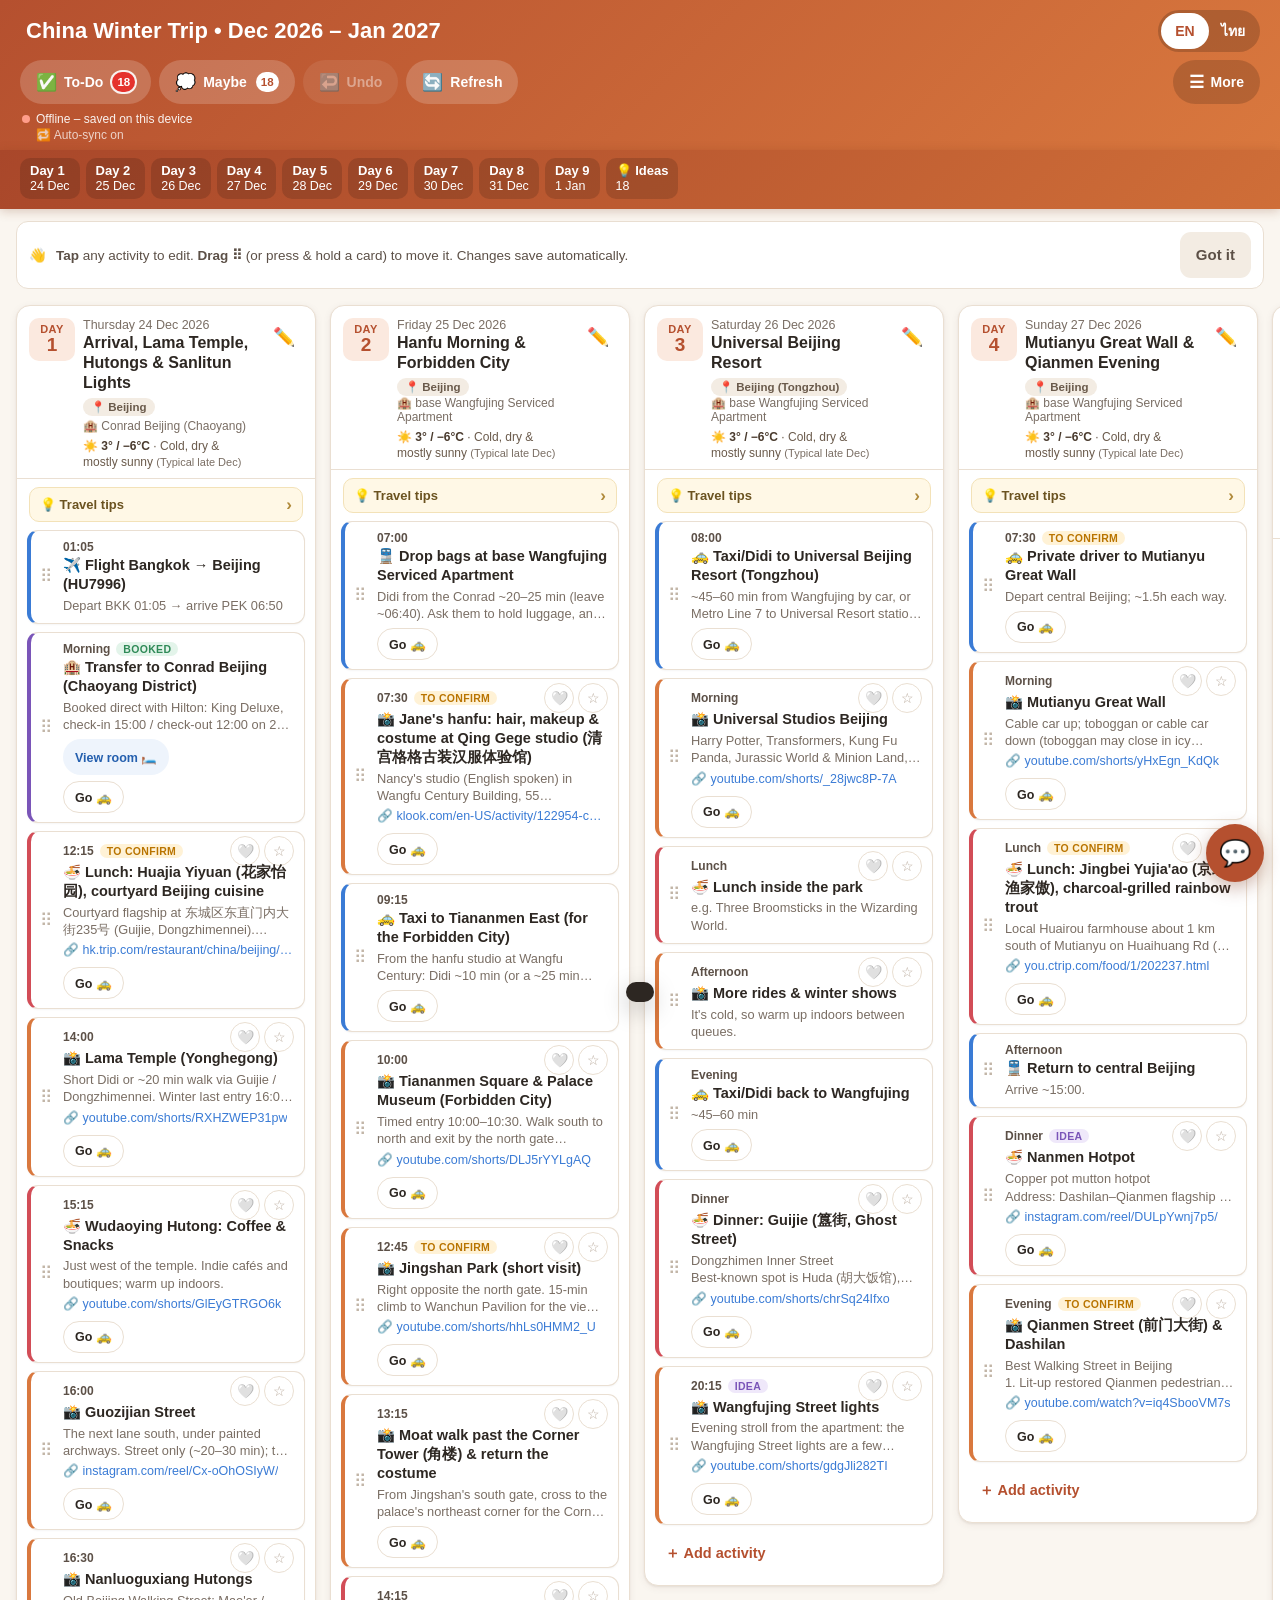
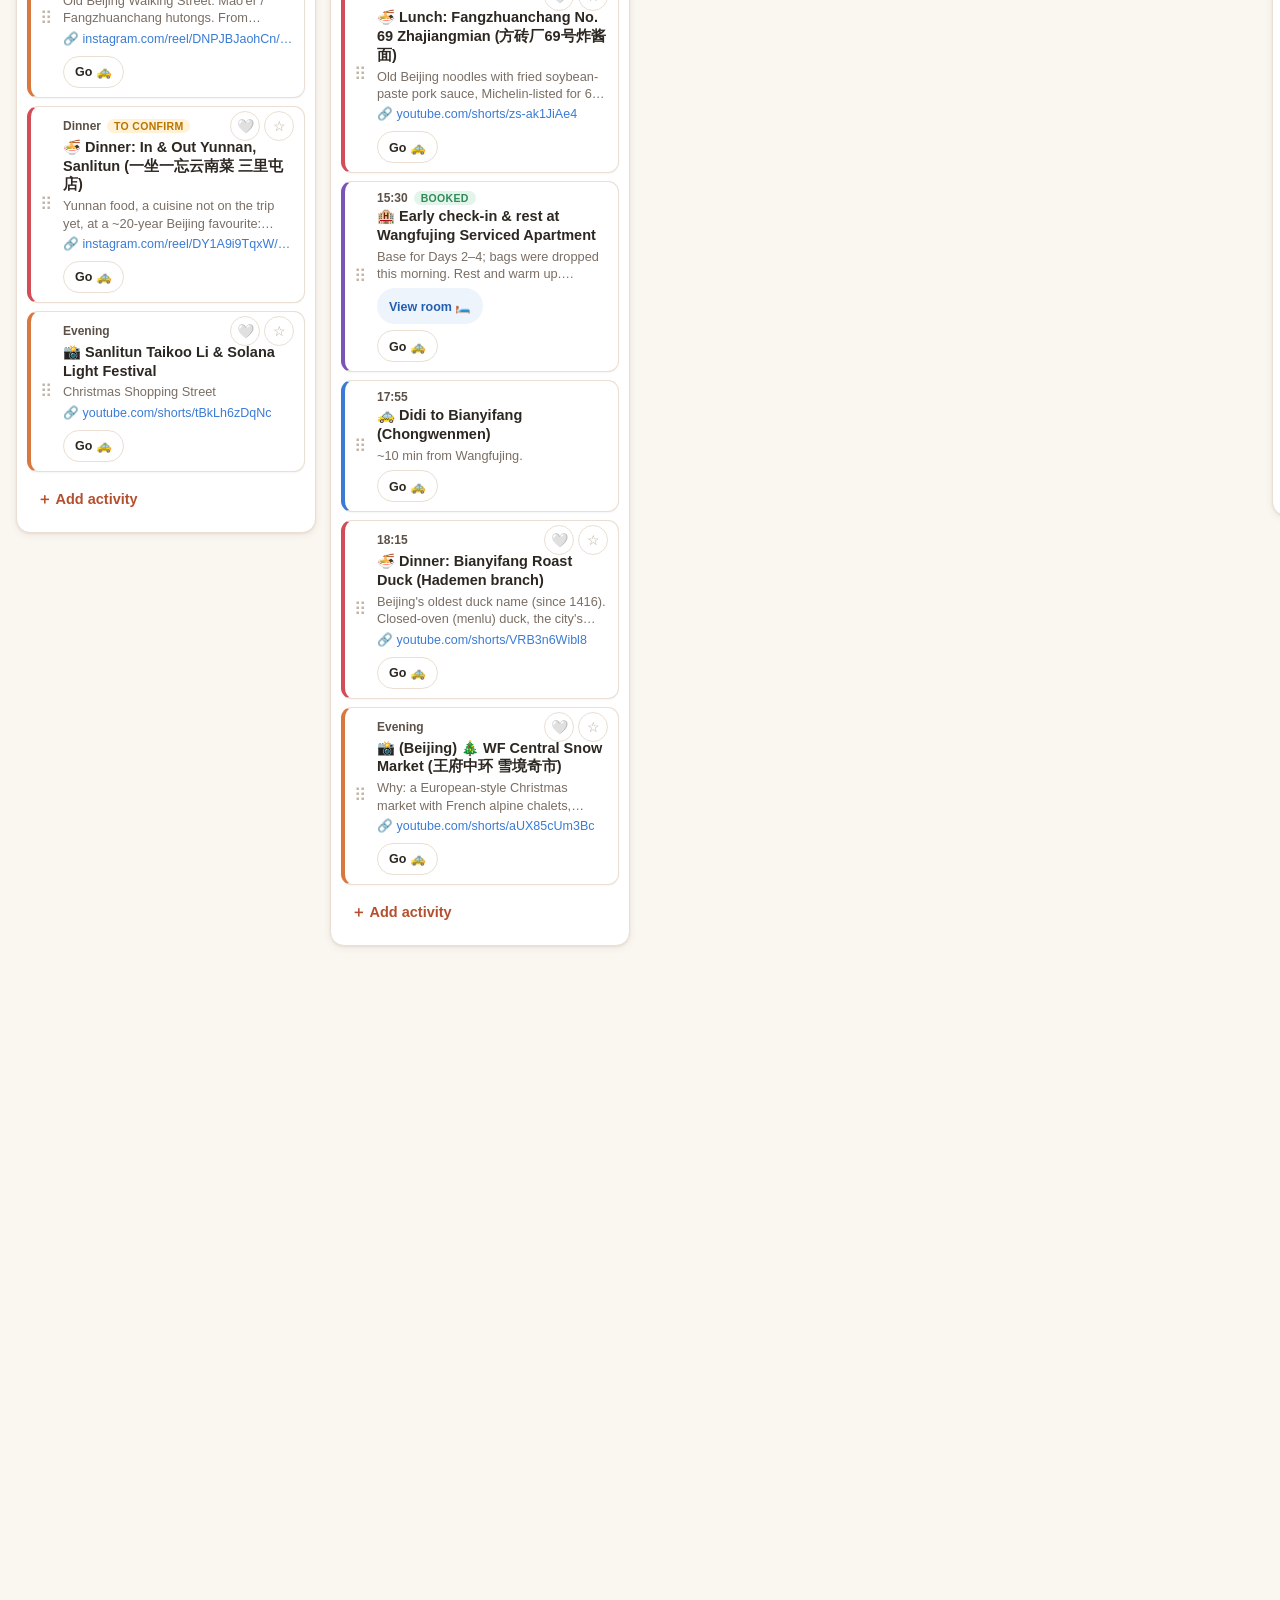
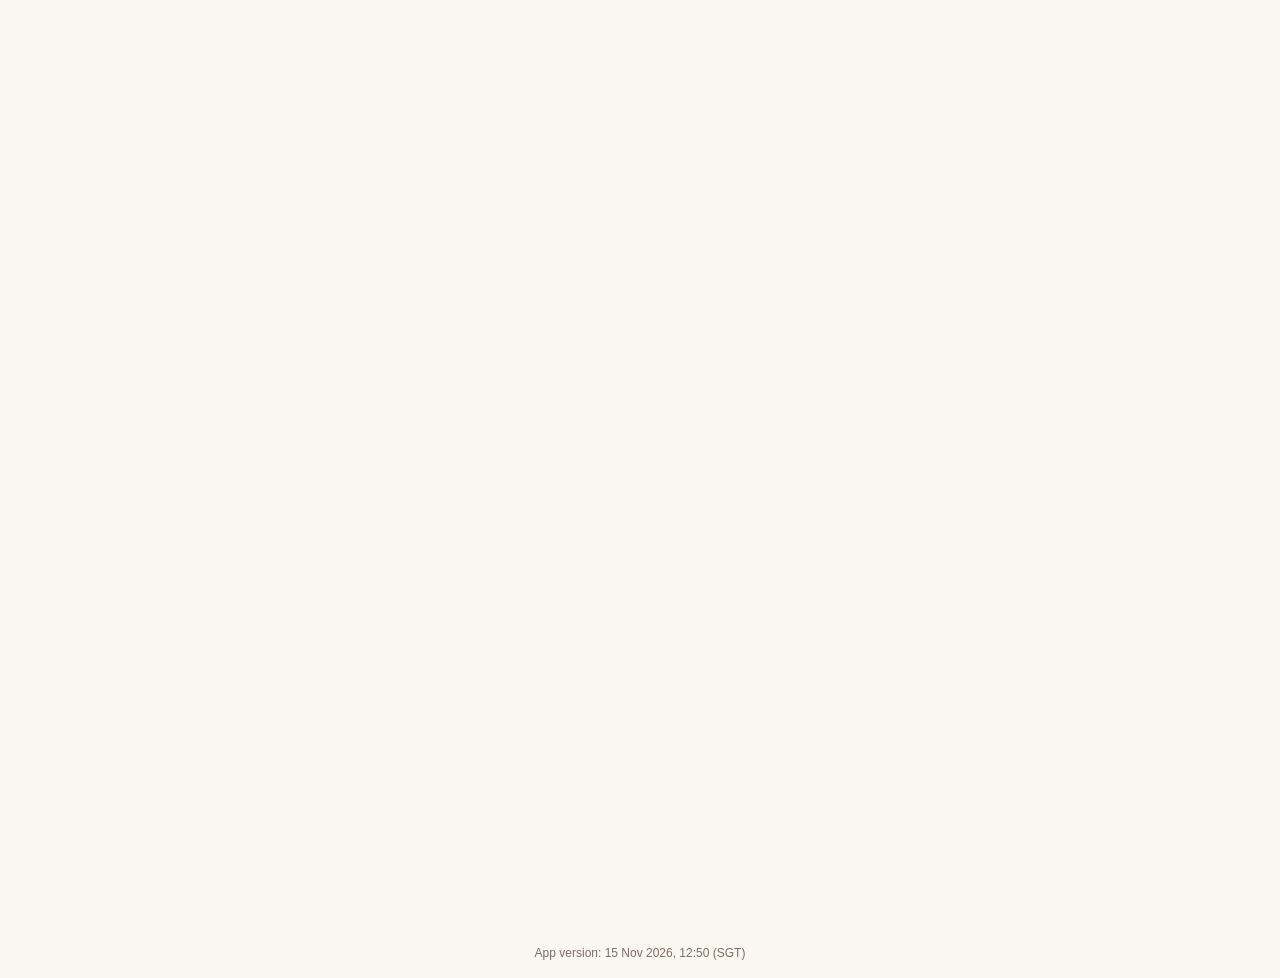
==== china-trip-planner.html @ 3eb88a17 "Planner: hanfu morning on Day 2, Temple of Heaven to Maybe, Nanshan ski idea, To-Do updates" ====
<!DOCTYPE html>
<html lang="en">
<head>
<meta charset="utf-8">
<meta name="viewport" content="width=device-width, initial-scale=1, viewport-fit=cover">
<meta name="theme-color" content="#b5502f">
<meta name="app-build" content="20261115125057">
<title>Our China Trip • Trip Planner</title>
<style>
:root{
  --bg:#faf6f0;--card:#fff;--ink:#2d2722;--muted:#7a6e64;--line:#eadfd2;
  --accent:#b5502f;--accent2:#e9a23b;--accent-soft:#fbe9df;
  --ok:#2f8a57;--ok-soft:#e3f4ea;--warn:#b97400;--warn-soft:#fff2d6;--idea:#7a55b8;--idea-soft:#efe8fa;
  --radius:14px;--shadow:0 1px 2px rgba(60,40,20,.08),0 2px 8px rgba(60,40,20,.06);
  font-family:Roboto,-apple-system,BlinkMacSystemFont,"Segoe UI","Helvetica Neue",Arial,"Sukhumvit Set","Thonburi","Noto Sans Thai","Leelawadee UI","Leelawadee","Tahoma","PingFang SC","Hiragino Sans GB","Microsoft YaHei","Noto Sans CJK SC","Noto Sans",sans-serif;
}
*{box-sizing:border-box}
html,body{margin:0;background:var(--bg);color:var(--ink);-webkit-text-size-adjust:100%}
body{min-height:100vh;padding-bottom:env(safe-area-inset-bottom)}
button,input,select,textarea{font:inherit;color:inherit}
button{cursor:pointer;-webkit-tap-highlight-color:transparent}
.sr{position:absolute;width:1px;height:1px;overflow:hidden;clip:rect(0 0 0 0);white-space:nowrap}

/* header */
header{background:linear-gradient(135deg,#b5502f,#d9783e);color:#fff;padding:calc(10px + env(safe-area-inset-top)) 14px 0}
.jump{position:sticky;top:0;z-index:20;background:linear-gradient(135deg,#a9472a,#cf6e38);padding:8px 14px 0;box-shadow:0 2px 10px rgba(120,50,20,.25)}
.titlerow{display:flex;align-items:center;gap:8px}
#title{flex:1;min-width:0;background:transparent;border:0;border-radius:8px;color:#fff;font-size:20px;font-weight:700;padding:6px 6px;
  text-overflow:ellipsis}
.lang{flex:none;display:flex;background:rgba(0,0,0,.18);border-radius:999px;padding:3px}
.lang button{border:0;background:transparent;color:#fff;font-weight:700;font-size:14px;border-radius:999px;padding:6px 12px;min-height:36px;min-width:48px}
.lang button[aria-pressed=true]{background:#fff;color:var(--accent)}
:lang(th) .ctitle,:lang(th) .dtitle{line-height:1.4}
#title:focus{background:rgba(255,255,255,.18);outline:none}
/* main bar: the everyday actions, one tap each; everything else lives in More */
.tools{display:grid;grid-template-columns:repeat(5,minmax(0,1fr));gap:6px;padding:8px 0 8px}
.tbtn{position:relative;display:flex;flex-direction:column;align-items:center;justify-content:center;gap:2px;border:0;border-radius:14px;background:rgba(255,255,255,.18);
  color:#fff;padding:6px 4px;font-size:12.5px;font-weight:600;min-height:56px;min-width:0;line-height:1.15;text-align:center}
.tbtn .ti{font-size:20px;line-height:1}
.tbtn .tl{display:block;max-width:100%;overflow:hidden;text-overflow:ellipsis;white-space:nowrap}
:lang(th) .tbtn .tl{font-size:12px}
.tbtn:hover{background:rgba(255,255,255,.28)}
.tbtn:active{transform:scale(.97)}
.tbtn:focus-visible,.mitem:focus-visible{outline:3px solid #fff;outline-offset:2px}
.tbtn:disabled{opacity:.45;cursor:default;transform:none}
.tbtn.more{background:rgba(0,0,0,.16)}
.tbtn .mbn{position:absolute;top:4px;right:6px;min-width:20px;height:20px;line-height:20px;padding:0 5px;border-radius:999px;background:#fff;color:var(--accent);font-size:11.5px;font-weight:700;margin:0}
.tbtn .tddot{display:none} /* in the bar the red badge says "due soon" */
.tbtn.hot .mbn{background:#e5322d;color:#fff;box-shadow:0 0 0 2px rgba(255,255,255,.9)}
@media (min-width:760px){
  .tools{display:flex;flex-wrap:wrap;gap:8px}
  .tbtn{flex-direction:row;gap:7px;border-radius:999px;padding:8px 16px;min-height:44px;font-size:14px}
  .tbtn .ti{font-size:17px}
  :lang(th) .tbtn .tl{font-size:14px}
  .tbtn .mbn{position:static;margin-left:2px}
  .tbtn.more{margin-left:auto}
}
/* More popup (grouped: share & chat / plan file / help & settings) */
.morewrap{position:fixed;inset:0;z-index:80;display:flex;align-items:flex-end;justify-content:center}
.morewrap[hidden]{display:none}
.moreback{position:absolute;inset:0;background:rgba(30,20,10,.45)}
.morebox{position:relative;width:100%;max-width:440px;max-height:calc(100% - 24px);overflow:auto;background:var(--card,#fff);color:var(--ink,#2b2118);border-radius:20px 20px 0 0;
  padding:14px 16px calc(16px + env(safe-area-inset-bottom));box-shadow:0 -6px 30px rgba(0,0,0,.25);animation:mup .18s ease-out}
@keyframes mup{from{transform:translateY(24px);opacity:.4}to{transform:none;opacity:1}}
@media (min-width:760px){.morewrap{align-items:center}.morebox{border-radius:20px;padding-bottom:16px}}
.morebox h2{display:flex;align-items:center;justify-content:space-between;margin:0 0 6px;font-size:18px}
.morebox .x{border:0;background:#f1e9e2;border-radius:50%;width:44px;height:44px;font-size:17px}
.mgrp{margin-top:10px}
.mgrp h3{margin:0 0 6px;font-size:12px;font-weight:700;letter-spacing:.04em;text-transform:uppercase;color:var(--muted,#8a7a6c)}
:lang(th) .mgrp h3{letter-spacing:0;text-transform:none;font-size:13px}
.mitem{display:flex;align-items:center;width:100%;min-height:48px;margin:0 0 6px;padding:10px 14px;border:1px solid var(--line,#eadfd5);border-radius:12px;background:#fff;
  font-size:15.5px;font-weight:500;text-align:left}
.mitem:hover{background:#fbf5f0}
.mitem.primary{background:var(--accent);border-color:var(--accent);color:#fff;font-weight:600}
.mitem.danger{color:#b3261e}
body:has(.morewrap:not([hidden])) #chatFab{display:none}
.wxnow{display:block;max-width:100%;margin:6px 0 0;padding:4px 11px;border-radius:999px;background:rgba(0,0,0,.16);font-size:13px;line-height:1.35;
  white-space:nowrap;overflow:hidden;text-overflow:ellipsis;width:fit-content}
.wxnow[hidden]{display:none}
.wxnow b{font-weight:700}
.wxnow .wxrest{opacity:.92}
.dwx{margin-top:4px;font-size:12px;color:#6a5a4b;line-height:1.35}
.dwx .wxl{display:block}
.dwx b{font-weight:700;color:#4a3b2e}
.dwx small{color:var(--muted);font-size:11px}
.sync{display:flex;flex-wrap:wrap;align-items:center;gap:2px 6px;font-size:12px;color:rgba(255,255,255,.92);padding:0 2px 8px;min-height:18px}
.sdot{width:8px;height:8px;border-radius:50%;background:#9be3b4;flex:none}
.sync[data-s=saving] .sdot,.sync[data-s=checking] .sdot{background:#ffd27a}
.sync[data-s=offline] .sdot{background:#ff9d8a}
#stime,#sauto{opacity:.8}
#sauto{flex-basis:100%;padding-left:14px}
#stime:not(:empty)::before{content:"· "}
.ver{margin-top:12px;font-size:12px;color:var(--muted)}
.foot{text-align:center;margin:0 0 18px;padding:0 14px}
.chips{display:flex;gap:6px;overflow-x:auto;padding:0 0 10px;scrollbar-width:none}
.chips::-webkit-scrollbar{display:none}
.chip{flex:none;border:0;border-radius:10px;background:rgba(0,0,0,.14);color:#fff;padding:5px 10px;font-size:12.5px;line-height:1.2;text-align:left}
.chip b{display:block;font-size:13px}
.chip:hover{background:rgba(0,0,0,.24)}

@media (max-width:480px){#title{font-size:17px}.lang button{min-width:42px;padding:6px 10px}}
/* board */
#board{display:flex;flex-direction:column;gap:14px;padding:14px;max-width:640px;margin:0 auto}
.day{background:var(--card);border-radius:var(--radius);box-shadow:var(--shadow);border:1px solid var(--line);display:flex;flex-direction:column;scroll-margin-top:70px}
.day.ideas{background:#fffdf8;border:2px dashed #e6cfa9}
.dhead{padding:12px 12px 8px;border-bottom:1px solid var(--line);display:flex;gap:8px;align-items:flex-start;cursor:pointer;border-radius:var(--radius) var(--radius) 0 0}
.dhead:hover{background:#fdf9f4}
.dnum{flex:none;width:46px;border-radius:10px;background:var(--accent-soft);color:var(--accent);text-align:center;padding:5px 0;line-height:1.1}
.dnum small{display:block;font-size:11px;font-weight:600;text-transform:uppercase;letter-spacing:.04em}
.dnum b{font-size:19px}
.ideas .dnum{background:#fff1d6;color:#a26a00;font-size:22px;padding:8px 0}
.dinfo{flex:1;min-width:0}
.dinfo .date{font-size:12.5px;color:var(--muted);font-weight:500}
.dinfo .dtitle{font-size:16px;font-weight:700;margin:1px 0 4px;line-height:1.25}
.city{display:inline-block;font-size:11.5px;font-weight:600;background:#f3ece3;color:#6a5a4b;border-radius:999px;padding:2px 8px;margin-right:4px}
.stay{display:inline-block;font-size:12px;color:var(--muted)}
.ibtn{flex:none;border:0;background:transparent;border-radius:10px;width:38px;height:38px;font-size:18px;color:var(--muted);display:inline-flex;align-items:center;justify-content:center}
.ibtn:hover{background:#f3ece3;color:var(--ink)}
.tips{display:flex;align-items:center;gap:6px;width:calc(100% - 24px);margin:8px 12px 0;background:#fff8e6;border:1px solid #f3e2b8;border-radius:10px;font:inherit;font-size:13px;font-weight:600;color:#6b5320;padding:8px 10px;text-align:left;cursor:pointer;-webkit-appearance:none;appearance:none}
.tips:hover,.tips:focus-visible{background:#fff1cf}
.tipsgo{margin-left:auto;font-size:17px;line-height:1;color:#b08a3a}
.tipsprint{display:none}
/* travel tips pop-up: centred card on every screen */
.backdrop:has(.sheet.tipsheet){align-items:center;padding:16px;padding-top:max(16px,env(safe-area-inset-top));padding-bottom:max(16px,env(safe-area-inset-bottom))}
.sheet.tipsheet{display:flex;flex-direction:column;max-width:560px;max-height:min(80vh,720px);max-height:min(80dvh,720px);border-radius:22px;padding:16px 18px 16px;box-shadow:0 10px 40px rgba(40,25,15,.25);overflow:hidden;animation:pop .18s ease-out}
@keyframes pop{from{transform:scale(.96);opacity:.4}}
.tiph{align-items:flex-start;margin-bottom:10px}
.tipsub{font-size:12.5px;color:var(--muted);margin-top:3px}
.tipsbody{flex:1;min-height:0;overflow-y:auto;-webkit-overflow-scrolling:touch;overscroll-behavior:contain;background:#fff8e6;border:1px solid #f3e2b8;border-radius:14px;padding:12px 14px;font-size:14.5px;line-height:1.55;color:#4d3c18;white-space:pre-wrap;word-break:break-word}
.tipsbody:focus{outline:none}
.tipsfoot{margin-top:12px}
.tipsfoot .btn{width:100%}
body:has(.sheet.tipsheet) #chatFab{display:none}
/* ✅ To-Do */
#bTodo{position:relative}
.tddot{position:absolute;top:3px;left:6px;width:9px;height:9px;border-radius:50%;background:#e5322d;box-shadow:0 0 0 2px #fff}
.sheet.tdsheet{max-width:600px}
.tdsub{margin:0 0 8px}
.tdfrow{margin-bottom:10px}
.tdfrow .tdflbl{display:block;margin-bottom:5px}
.tdflbl{font-size:12px;font-weight:700;color:var(--muted)}
.tdlegend{display:flex;gap:5px;flex-wrap:wrap}
.tdchip{display:inline-flex;align-items:center;gap:4px;min-height:32px;padding:4px 9px;border-radius:999px;border:1.5px solid transparent;font:inherit;font-size:12.5px;font-weight:700;cursor:pointer;-webkit-tap-highlight-color:transparent}
.tdchip .tdcn{min-width:18px;padding:0 5px;border-radius:999px;background:rgba(255,255,255,.75);font-size:11px;text-align:center}
.tdchip.all{background:#f3ece4;color:#5c5047;border-color:#e2d6c9}
.tdchip.r-h{background:#fde7e4;color:#b42318;border-color:#f6c4bd}.tdchip.r-m{background:#fff1d6;color:#9a6200;border-color:#f3d79a}.tdchip.r-l{background:#e3f4e8;color:#23703f;border-color:#b9e0c5}
.tdchip[aria-pressed=true]{color:#fff;box-shadow:0 1px 4px rgba(0,0,0,.18)}
.tdchip[aria-pressed=true] .tdcn{background:rgba(255,255,255,.28)}
.tdchip.all[aria-pressed=true]{background:#5c5047;border-color:#5c5047}
.tdchip.r-h[aria-pressed=true]{background:#d93a2b;border-color:#d93a2b}.tdchip.r-m[aria-pressed=true]{background:#e3a21a;border-color:#e3a21a}.tdchip.r-l[aria-pressed=true]{background:#3a9a5b;border-color:#3a9a5b}
.tdchip[aria-pressed=true]::before{content:"✓";font-size:11px}
.tdnone{list-style:none;text-align:center;color:var(--muted);font-size:13.5px;padding:18px 8px}
.tdlist{list-style:none;margin:0;padding:0 2px 2px;flex:1;min-height:0;overflow-y:auto;-webkit-overflow-scrolling:touch;overscroll-behavior:contain;display:grid;gap:10px;align-content:start}
.tdi{display:flex;gap:10px;align-items:flex-start;border:1px solid var(--line);border-left:5px solid #ccc;border-radius:14px;padding:10px 12px;background:#fff}
.tdi.r-h{border-left-color:#d93a2b}.tdi.r-m{border-left-color:#e3a21a}.tdi.r-l{border-left-color:#3a9a5b}
.tdi.done{opacity:.62;border-left-color:#bdb3a8}
.tdi.walk{border-left-color:#c9bfb4;background:#fcfaf7}
.tdbox{flex:none;width:28px;height:28px;margin-top:1px;border-radius:8px;border:2px solid #cdbfb0;background:#fff;color:#fff;font-size:16px;font-weight:800;line-height:1;display:flex;align-items:center;justify-content:center;cursor:pointer;-webkit-appearance:none;appearance:none;padding:0}
.tdbox[aria-checked=true]{background:var(--ok);border-color:var(--ok)}
.tdbox:disabled{cursor:default}
.tdbox.walkic{border:0;background:none;font-size:18px;cursor:default}
.tdmain{flex:1;min-width:0}
.tdtop{display:flex;gap:8px;align-items:flex-start}
.tdt{flex:1;text-align:left;border:0;background:none;padding:0;font:inherit;font-size:14.5px;font-weight:700;line-height:1.3;color:var(--ink);cursor:pointer}
.tdi.done .tdt{text-decoration:line-through;text-decoration-color:#a99}
.tdrisk{flex:none;font-size:11px;font-weight:700;border-radius:999px;padding:3px 8px;white-space:nowrap}
.tdrisk.r-h{background:#fde7e4;color:#b42318}.tdrisk.r-m{background:#fff1d6;color:#9a6200}.tdrisk.r-l{background:#e3f4e8;color:#23703f}
.tdmeta{display:flex;gap:6px;flex-wrap:wrap;align-items:center;margin-top:6px}
.tdwhere{border:0;background:#f6efe8;border-radius:999px;padding:3px 9px;font:inherit;font-size:12px;font-weight:600;color:#6b5a4c;cursor:pointer}
.tdst{font-size:12px;font-weight:700;border-radius:999px;padding:3px 9px}
.st-opens{background:#e8f0fb;color:#2f5f8f}.st-due{background:#fff1d6;color:#9a6200}.st-today,.st-overdue{background:#d93a2b;color:#fff}.st-done{background:#e3f4e8;color:#23703f}
.tdby{font-size:12px;color:var(--muted)}
.tddates{display:flex;gap:4px 12px;flex-wrap:wrap;font-size:12.5px;color:#5c5047;margin-top:6px}
.tdhow{font-size:13px;line-height:1.45;color:#4a3f36;margin-top:6px}
.tdif{font-size:12.5px;line-height:1.4;color:#8a2c1f;margin-top:4px}
.tdconf{font-size:11.5px;color:var(--muted);margin-top:4px;font-style:italic}
.tdi.done .tdhow,.tdi.done .tdif,.tdi.done .tddates,.tdi.done .tdconf{display:none}
.tdsec{list-style:none;font-size:12.5px;font-weight:700;color:var(--muted);padding:6px 2px 0;text-transform:uppercase;letter-spacing:.04em}
.list{list-style:none;margin:0;padding:8px 10px 4px;min-height:56px;display:flex;flex-direction:column;gap:8px}
.list:empty::before{content:attr(data-empty);display:block;text-align:center;color:#b8aa9b;font-size:13px;padding:14px;border:2px dashed var(--line);border-radius:10px}
.addbtn{margin:2px 10px 10px;border:0;border-radius:10px;background:transparent;color:var(--accent);font-weight:600;padding:10px;text-align:left;min-height:44px;font-size:14.5px}
.addbtn:hover{background:var(--accent-soft)}
.addday{border:2px dashed #e3cdb8;background:transparent;border-radius:var(--radius);color:var(--accent);font-weight:700;padding:18px;font-size:15px;min-height:60px}
.addday:hover{background:var(--accent-soft)}

/* cards */
.card{position:relative;display:flex;align-items:stretch;background:#fff;border:1px solid var(--line);border-left:4px solid var(--c,#ccc);
  border-radius:11px;box-shadow:0 1px 2px rgba(0,0,0,.04);user-select:none;-webkit-user-select:none;-webkit-touch-callout:none;touch-action:manipulation}
.card:hover{border-color:#dccbb8;border-left-color:var(--c)}
.card[data-cat=sightseeing]{--c:#d9783e}.card[data-cat=food]{--c:#d24d57}.card[data-cat=travel]{--c:#3a7bd5}
.card[data-cat=hotel]{--c:#7a55b8}.card[data-cat=shopping]{--c:#2fa08a}.card[data-cat=other]{--c:#9a8f84}
.handle{flex:none;width:30px;border:0;background:transparent;color:#c2b5a7;font-size:17px;cursor:grab;touch-action:none;display:flex;align-items:center;justify-content:center;border-radius:8px 0 0 8px;padding:0}
.handle:hover,.handle:focus-visible{color:var(--accent);background:#fbf3ec}
.cbody{flex:1;min-width:0;padding:9px 10px 9px 2px;cursor:pointer}
.ctop{display:flex;align-items:center;gap:6px;flex-wrap:wrap;font-size:12px;color:var(--muted);margin-bottom:2px}
.ctime{font-weight:600;color:#5c5047}
.ctitle{font-size:14.5px;font-weight:600;line-height:1.3;word-wrap:break-word}
.cemo{margin-right:4px}
.cnotes{font-size:12.8px;color:var(--muted);line-height:1.35;margin-top:3px;display:-webkit-box;-webkit-line-clamp:2;-webkit-box-orient:vertical;overflow:hidden;white-space:pre-line}
.clink{display:inline-block;margin-top:4px;font-size:12.5px;color:#3a7bd5;text-decoration:none;font-weight:500;max-width:100%;overflow:hidden;text-overflow:ellipsis;white-space:nowrap}
.clink.room{display:inline-flex;align-items:center;min-height:36px;margin-top:6px;padding:6px 12px;border-radius:999px;background:#eef4fc;color:#245fae;font-weight:600}
.pill{display:inline-block;font-size:10.5px;font-weight:700;border-radius:999px;padding:1px 7px;text-transform:uppercase;letter-spacing:.03em}
.pill.booked{background:var(--ok-soft);color:var(--ok)}
.pill.confirm{background:var(--warn-soft);color:var(--warn)}
.pill.idea{background:var(--idea-soft);color:var(--idea)}
.card.dragging-src{opacity:.35;border-style:dashed}
.ghost{position:fixed;z-index:1000;pointer-events:none;box-shadow:0 12px 30px rgba(60,30,10,.28);transform:rotate(2deg) scale(1.02);opacity:.96;margin:0}
body.dragging{cursor:grabbing;user-select:none;-webkit-user-select:none}
body.dragging .card,body.dragging .cbody{cursor:grabbing}
.list.over{background:#fff6ee;border-radius:10px}
.card.lifting{transform:scale(1.02);box-shadow:0 6px 18px rgba(0,0,0,.15);transition:transform .15s}

/* desktop columns */
@media (min-width:900px){
  #board{flex-direction:row;align-items:flex-start;max-width:none;overflow-x:auto;padding:16px 16px 28px;min-height:calc(100vh - 140px);scroll-snap-type:x proximity}
  .day,.addday{flex:none;width:300px;scroll-snap-align:start;scroll-margin-left:16px}
  .day{max-height:none}
  .addday{height:120px}
  header,.jump{padding-left:20px;padding-right:20px}
  #title{font-size:22px}
}

/* sheet / modal */
.backdrop{position:fixed;inset:0;z-index:50;background:rgba(40,25,15,.42);display:flex;align-items:flex-end;justify-content:center;animation:fade .15s}
.sheet{background:#fff;width:100%;max-width:520px;max-height:92vh;overflow:auto;border-radius:18px 18px 0 0;padding:16px 16px calc(16px + env(safe-area-inset-bottom));animation:up .2s ease-out}
@media (min-width:600px){.backdrop{align-items:center}.sheet{border-radius:18px}}
@keyframes up{from{transform:translateY(30px);opacity:.4}}@keyframes fade{from{opacity:0}}
.sheet h2{margin:0 0 12px;font-size:18px;display:flex;align-items:center;justify-content:space-between}
.field{display:block;margin-bottom:12px}
.field>span{display:block;font-size:12.5px;font-weight:600;color:var(--muted);margin-bottom:5px}
.field input,.field textarea,.field select{width:100%;border:1.5px solid var(--line);border-radius:10px;padding:10px 11px;font-size:16px;background:#fff}
.field textarea{min-height:90px;resize:vertical;line-height:1.4}
.field input:focus,.field textarea:focus,.field select:focus{outline:none;border-color:var(--accent);box-shadow:0 0 0 3px var(--accent-soft)}
.row2{display:grid;grid-template-columns:1fr 1fr;gap:10px}
.seg{display:flex;flex-wrap:wrap;gap:6px}
.seg button{border:1.5px solid var(--line);background:#fff;border-radius:999px;padding:8px 12px;font-size:14px;min-height:40px}
.seg button[aria-pressed=true]{border-color:var(--accent);background:var(--accent-soft);color:var(--accent);font-weight:600}
.actions{display:flex;gap:8px;margin-top:16px;flex-wrap:wrap}
.btn{border:0;border-radius:11px;padding:11px 16px;font-weight:600;font-size:15px;min-height:46px;background:#f3ece3}
.btn.primary{background:var(--accent);color:#fff;flex:1}
.btn.danger{background:#fdeaea;color:#b3261e}
.btn:hover{filter:brightness(.97)}
.movebar{display:flex;gap:6px;align-items:center;flex-wrap:wrap;background:#faf6f0;border-radius:12px;padding:8px}
.movebar select{flex:1;min-width:140px;border:1.5px solid var(--line);border-radius:9px;padding:8px;font-size:15px;background:#fff}
.movebar .btn{min-height:40px;padding:8px 12px}
.hint{font-size:13px;color:var(--muted);line-height:1.45;margin:0 0 10px}
/* tap-to-navigate */
.cnav{display:flex;gap:6px;flex-wrap:wrap;margin-top:6px}
.nbtn{display:inline-flex;align-items:center;gap:3px;border:1px solid var(--line);background:#fff;color:var(--ink);border-radius:999px;padding:4px 11px;min-height:32px;font:inherit;font-size:12.5px;font-weight:600;text-decoration:none;cursor:pointer;white-space:nowrap}
.nbtn:hover,.nbtn:focus-visible{background:var(--accent-soft);border-color:#e3cdb8;color:var(--accent)}
a.btn{display:inline-flex;align-items:center;justify-content:center;text-decoration:none;color:var(--ink)}
.zhsec{margin:4px 0 2px}
.zhsec summary{cursor:pointer;font-size:12.5px;font-weight:600;color:var(--muted);padding:8px 0;min-height:32px}
/* show-the-driver pop-up */
body:has(.sheet .driver) #chatFab{display:none}
.sheet.drv{padding:8px 18px calc(18px + env(safe-area-inset-bottom));border-radius:22px 22px 0 0;box-shadow:0 -10px 40px rgba(40,25,15,.22);overscroll-behavior:contain}
@media (min-width:600px){.sheet.drv{border-radius:22px;padding-bottom:20px}}
.dgrab{width:40px;height:5px;border-radius:3px;background:#e2d6c8;margin:0 auto 10px}
.dhd{display:flex;align-items:center;justify-content:space-between;gap:10px;margin-bottom:14px}
.dhd h2{margin:0;font-size:17px;font-weight:700;color:var(--ink)}
.driver{position:relative;text-align:center;background:linear-gradient(180deg,#fffaf3,#fff);border:1px solid var(--line);border-radius:18px;padding:18px 16px 16px;box-shadow:0 1px 2px rgba(60,40,20,.06),0 8px 24px rgba(60,40,20,.08)}
.dask{display:inline-block;font-size:14px;font-weight:600;letter-spacing:.12em;color:var(--accent);background:var(--accent-soft);border-radius:999px;padding:5px 14px 5px 16px;margin-bottom:14px}
.dzh{text-wrap:balance;font-size:clamp(32px,10vw,46px);font-weight:800;line-height:1.18;letter-spacing:.02em;color:var(--ink);word-break:break-word;-webkit-user-select:text;user-select:text}
.dzh.dkw{font-size:clamp(22px,7vw,30px);font-weight:700;letter-spacing:0}
.daddr{text-wrap:balance;font-size:clamp(19px,5.6vw,24px);font-weight:600;line-height:1.5;color:#3d342d;margin-top:12px;word-break:break-word;-webkit-user-select:text;user-select:text}
.den{font-size:12.5px;line-height:1.4;color:var(--muted);margin-top:12px}
.dnote{font-size:13px;line-height:1.45;color:var(--muted);margin:12px 2px 0}
.ddiv{height:1px;background:var(--line);margin:16px 0 14px}
.dcopy{display:grid;grid-template-columns:1fr 1fr;gap:10px;margin-bottom:10px}
.dcopy .dbtn:only-child{grid-column:1/-1}
.dbtn{display:flex;align-items:center;justify-content:center;gap:6px;width:100%;min-height:52px;padding:10px 12px;border-radius:14px;border:1.5px solid var(--line);background:#fff;color:var(--ink);font:inherit;font-size:15px;font-weight:600;line-height:1.2;text-align:center;text-decoration:none;box-sizing:border-box;cursor:pointer;transition:background .15s,border-color .15s,color .15s,transform .08s}
.dbtn:active{transform:scale(.98)}
.dbtn{-webkit-appearance:none;appearance:none;box-sizing:border-box}
.dcopy .dbtn.dcp{background:#faf6f1;border-color:#e6d8c8;color:var(--ink);text-align:center;line-height:1.2}
.dcopy .dbtn.dcp.done{background:var(--ok-soft);border-color:var(--ok);color:var(--ok)}
.dbtn .dic{flex:none;display:block;color:var(--accent)}
.dcopy .dbtn.dcp:hover{background:#f6eee4}
.dcopy .dbtn:hover{background:#fbf6f0}
.dbtn.done{background:var(--ok-soft);border-color:var(--ok);color:var(--ok)}
.dbtn.damap{background:var(--accent);border-color:var(--accent);color:#fff;box-shadow:0 4px 12px rgba(181,80,47,.28)}
.dbtn.damap:hover{filter:brightness(1.05)}
.dtip{font-size:12.5px;line-height:1.45;color:var(--muted);text-align:center;margin:12px 4px 0}
@media print{.cnav,.cpick .pk,.changes{display:none!important}}
/* co-planning: picks */
.cpick{display:inline-flex;align-items:center;gap:5px;flex-wrap:wrap;vertical-align:top}
.ctop .cpick{margin-left:auto;flex:none;gap:4px}
.ctop .pk{width:30px;height:30px;margin:-5px 0;font-size:14px}
.cpbs{margin-top:6px}
.cbody .cnav:has(+ .cpbs){display:inline-flex;margin-right:4px;vertical-align:middle}
.cnav + .cpbs{display:inline-flex;vertical-align:middle}
body:has(.sheet.mbsheet) #chatFab{display:none}
.pk{width:32px;height:32px;border-radius:50%;border:1px solid var(--line);background:#fff;font-size:15px;line-height:1;display:inline-flex;align-items:center;justify-content:center;cursor:pointer;padding:0;color:#b9aa9c}
.pk:hover,.pk:focus-visible{border-color:#e3cdb8;background:var(--accent-soft)}
.pk.on{background:#fff4e8;border-color:#f0c9a0;color:inherit}
.pbs{display:inline-flex;gap:4px;flex-wrap:wrap}
.pb{display:inline-flex;align-items:center;gap:2px;font-size:11.5px;font-weight:600;padding:3px 8px;border-radius:999px;background:#f6efe8;color:#6b5a4c;white-space:nowrap}
.pb.pb-her{background:#fdeef3;color:#a43d64}
.pb.pb-keith{background:#eaf2fb;color:#2f5f8f}
.card.must{box-shadow:0 0 0 1.5px #f2c14e inset,0 1px 2px rgba(0,0,0,.04)}
.card.hl{animation:hl 2.4s ease-out}
@keyframes hl{0%,30%{box-shadow:0 0 0 3px #f2a33a,0 6px 18px rgba(242,163,58,.35);background:#fff6e6}100%{box-shadow:none;background:#fff}}
/* co-planning: what changed */
.changes{max-width:640px;margin:12px auto 0;padding:0 14px}
@media (min-width:900px){.changes{max-width:none;margin:12px 16px 0;padding:0}}
.chg{background:linear-gradient(180deg,#fffaf3,#fff);border:1px solid #f0d9bf;border-radius:14px;padding:10px 12px 8px;box-shadow:0 2px 8px rgba(181,80,47,.07)}
.chgh{display:flex;align-items:center;gap:8px;font-size:14px}
.chgh b{flex:1}
.chgx{min-height:32px;padding:4px 12px;font-size:13px}
.chg ul{list-style:none;margin:6px 0 0;padding:0}
.chgl{display:flex;align-items:center;gap:8px;width:100%;text-align:left;border:0;background:none;font:inherit;font-size:13.5px;color:var(--ink);padding:7px 2px;border-top:1px solid #f4e6d6;cursor:pointer;line-height:1.35}
.chg li:first-child .chgl{border-top:0}
.chgl:hover,.chgl:focus-visible{color:var(--accent)}
.chgd{flex:none;width:7px;height:7px;border-radius:50%;background:var(--accent)}
.chga{margin-left:auto;color:var(--muted);font-size:17px;padding-left:6px}
.chgmore{font-size:12.5px;color:var(--muted);padding:4px 2px 2px 17px}
/* co-planning: Maybe list */
.mbcount{display:inline-block;min-width:22px;padding:1px 7px;border-radius:999px;background:var(--accent-soft);color:var(--accent);font-size:13px;text-align:center;vertical-align:middle}
.mbform{background:#faf6f1;border:1px solid var(--line);border-radius:14px;padding:12px 12px 4px;margin-bottom:14px}
.mbform .field{margin-bottom:10px}
.mbform textarea{min-height:56px}
.mbform .seg button{flex:1}
.mbaddb{width:100%;margin-bottom:8px;min-height:44px}
.mbs{list-style:none;margin:0;padding:0;display:grid;gap:10px}
.mbi{border:1px solid var(--line);border-left:4px solid #e0b25a;border-radius:12px;padding:10px 12px;background:#fff}
.mbi.open{border-color:#f0c9a0;box-shadow:0 2px 10px rgba(181,80,47,.08)}
.mbt{font-weight:600;font-size:15px;line-height:1.3}
.mbt .cemo{margin-right:6px}
.mbnote{font-size:13px;color:#5c5047;margin-top:4px;white-space:pre-wrap;line-height:1.4;display:-webkit-box;-webkit-line-clamp:3;-webkit-box-orient:vertical;overflow:hidden}
.mbrow{display:flex;align-items:center;gap:6px;flex-wrap:wrap}
.mbrow .cnav,.mbrow .cpick{margin-top:8px}
.mbact{margin-top:8px}
.mbday{flex:1;min-height:38px}
.mbdel{min-height:38px;padding:0 12px}
.mbpick{margin-top:10px;padding-top:10px;border-top:1px dashed var(--line)}
.mbpick .btn{width:100%;min-height:42px}
.mbempty{color:var(--muted);font-size:14px;text-align:center;padding:16px 8px;border:1px dashed var(--line);border-radius:12px;list-style:none}
.tomaybe{width:100%;margin-bottom:10px}
.x{border:0;background:#f3ece3;border-radius:50%;width:34px;height:34px;font-size:16px}

/* toast */
#toast{position:fixed;left:50%;bottom:calc(18px + env(safe-area-inset-bottom));transform:translateX(-50%) translateY(120px);z-index:80;
  background:#2d2722;color:#fff;border-radius:12px;padding:10px 12px 10px 16px;display:flex;align-items:center;gap:12px;font-size:14px;
  box-shadow:0 8px 24px rgba(0,0,0,.25);transition:transform .25s;max-width:calc(100vw - 24px)}
#toast.show{transform:translateX(-50%) translateY(0)}
#toast button{border:0;background:#e9a23b;color:#2d2722;font-weight:700;border-radius:8px;padding:7px 12px}
.firsthelp{max-width:640px;margin:12px auto 0;padding:0 14px}
.firsthelp div{background:#fff;border:1px solid var(--line);border-radius:12px;padding:10px 12px;font-size:13.5px;color:#5c5047;display:flex;gap:10px;align-items:center}
.firsthelp button{margin-left:auto}
@media (min-width:900px){.firsthelp{max-width:none;margin:12px 16px 0;padding:0}}

/* print */
@media print{#chatFab,#chatPanel{display:none!important}
  @page{margin:12mm}
  header{position:static;background:none;color:#000;box-shadow:none;padding:0}
  #title{color:#000;font-size:22px;padding:0}
  .tools,.morewrap,.sync,.wxnow,.jump,.chips,.handle,.ibtn,.addbtn,.addday,#toast,.firsthelp,.backdrop{display:none!important}
  body{background:#fff}
  #board{display:block;padding:0;max-width:none;overflow:visible}
  .day{box-shadow:none;margin:0 0 10px;border:1px solid #ccc;width:auto}
  .dhead,.tipsprint{break-after:avoid;page-break-after:avoid}
  .tips{display:none!important}
  .tipsprint{display:block;margin:8px 12px 0;padding:8px 10px;background:#fff8e6;border-radius:10px;font-size:13px;color:#6b5320;white-space:pre-wrap;line-height:1.4}
  .day.ideas.empty{display:none}
  .card{break-inside:avoid;box-shadow:none}
  .cnotes{-webkit-line-clamp:unset;display:block}
  .clink::after{content:" (" attr(href) ")";color:#555;white-space:normal}
  .clink{white-space:normal}
}
/* chat bubble */
#chatFab{position:fixed;right:16px;bottom:calc(18px + env(safe-area-inset-bottom));z-index:70;width:58px;height:58px;border-radius:50%;border:0;background:var(--accent);color:#fff;font-size:26px;box-shadow:0 6px 18px rgba(120,50,20,.35);cursor:pointer;display:flex;align-items:center;justify-content:center;transition:transform .2s}
#chatFab.on{transform:scale(.9)}
#toast.show~#chatFab{bottom:calc(84px + env(safe-area-inset-bottom))}
#chatFab .cdot{position:absolute;top:6px;right:6px;width:14px;height:14px;border-radius:50%;background:#e23a3a;border:2px solid #fff}
#chatPanel{position:fixed;z-index:75;right:16px;bottom:calc(88px + env(safe-area-inset-bottom));width:min(380px,calc(100vw - 32px));height:min(560px,calc(100dvh - 140px));background:var(--card);border:1px solid var(--line);border-radius:18px;box-shadow:0 14px 40px rgba(60,30,10,.28);display:flex;flex-direction:column;overflow:hidden}
#chatPanel[hidden]{display:none}
@media (max-width:520px){#chatPanel{left:8px;right:8px;width:auto;bottom:calc(84px + env(safe-area-inset-bottom));height:calc(100dvh - 150px)}}
#chatPanel .chead{display:flex;align-items:center;gap:8px;padding:12px 12px 10px 14px;border-bottom:1px solid var(--line);background:var(--accent-soft)}
#chatPanel .chead b{flex:1;font-size:16px}
#chatPanel .cav{font-size:20px}
#chatPanel .cx{border:0;background:transparent;font-size:18px;padding:6px 8px;cursor:pointer;color:var(--muted)}
#chatPanel .cbody{flex:1;overflow-y:auto;padding:12px;-webkit-overflow-scrolling:touch}
#chatPanel .cnote{background:var(--warn-soft);border:1px solid #f0dcae;border-radius:14px;padding:10px 12px;font-size:14px;line-height:1.5;margin-bottom:12px}
#chatPanel .cnote p{margin:0 0 6px}#chatPanel .cnote p:last-child{margin:0}
#chatPanel .clist{list-style:none;margin:0;padding:0;display:flex;flex-direction:column;gap:8px}
#chatPanel .cmsg{max-width:84%;padding:8px 11px;border-radius:16px;font-size:15px;line-height:1.45;word-wrap:break-word}
#chatPanel .cmsg.mine{align-self:flex-end;background:var(--accent);color:#fff;border-bottom-right-radius:5px}
#chatPanel .cmsg.theirs{align-self:flex-start;background:#f2ece5;border-bottom-left-radius:5px}
#chatPanel .cmsg.a-bot.theirs{background:var(--ok-soft)}
#chatPanel .cmsg a{color:inherit;text-decoration:underline;word-break:break-all}
#chatPanel .cmeta{font-size:11.5px;opacity:.75;margin-bottom:2px}
#chatPanel .ctext{white-space:pre-wrap}
#chatPanel .cst{font-size:11px;opacity:.8;text-align:right;margin-top:2px}
#chatPanel .cempty{color:var(--muted);text-align:center;font-size:14px;padding:12px}
#chatPanel .cstat{font-size:12px;color:var(--warn);padding:4px 14px;background:var(--warn-soft)}
#chatPanel .cform{display:flex;gap:8px;padding:10px;border-top:1px solid var(--line);align-items:flex-end}
#chatPanel textarea{flex:1;resize:none;border:1px solid var(--line);border-radius:14px;padding:9px 12px;font:inherit;font-size:16px;max-height:120px;background:#fff}
#chatPanel .cform .btn{flex:0 0 auto;width:auto;min-width:64px;padding:10px 16px}
</style>
</head>
<body>
<header>
  <div class="titlerow">
    <label for="title" class="sr">Trip title</label>
    <input id="title" type="text" autocomplete="off" spellcheck="false">
    <div class="lang" role="group" aria-label="Language / ภาษา"><button type="button" data-lang="en" lang="en">EN</button><button type="button" data-lang="th" lang="th">ไทย</button></div>
  </div>
  <div class="wxnow" id="wxnow" role="status" hidden></div>
  <div class="tools" role="toolbar" aria-label="Plan tools">
    <button class="tbtn" id="bTodo" type="button"></button>
    <button class="tbtn" id="bMaybe" type="button"></button>
    <button class="tbtn" id="bUndo" type="button" disabled data-tb="undo"></button>
    <button class="tbtn" id="bRefresh" type="button" data-tb="refresh"></button>
    <button class="tbtn more" id="bMore" type="button" data-tb="more" aria-haspopup="dialog" aria-expanded="false" aria-controls="more"></button>
  </div>
  <div class="sync" id="sync" role="status" aria-live="polite"><span class="sdot" id="sdot"></span><span id="stxt"></span><span id="stime"></span><span id="sauto"></span></div>
</header>
<div class="jump"><nav class="chips" id="chips" aria-label="Jump to day"></nav></div>
<div class="firsthelp" id="firsthelp" hidden><div>👋 <span data-th="banner"></span><button class="btn" id="hideHelp" type="button" data-t="gotit"></button></div></div>
<div class="changes" id="changes" hidden></div>
<main id="board" aria-label="Itinerary"></main>
<footer class="ver foot" id="footVer"></footer>
<div class="morewrap" id="more" hidden>
  <div class="moreback" data-mx></div>
  <div class="morebox" role="dialog" aria-modal="true" aria-labelledby="moreH">
    <h2 id="moreH"><span data-t="moreH"></span><button class="x" type="button" data-mx>✕</button></h2>
    <section class="mgrp"><h3 data-t="mnShare"></h3>
      <button class="mitem primary" id="bShare" type="button" data-t="share"></button>
      <button class="mitem" id="bChat" type="button" data-t="mChat"></button>
    </section>
    <section class="mgrp"><h3 data-t="mnFile"></h3>
      <button class="mitem" id="bDownload" type="button" data-t="download"></button>
      <button class="mitem" id="bLoad" type="button" data-t="load"></button>
      <button class="mitem" id="bPrint" type="button" data-t="print"></button>
    </section>
    <section class="mgrp"><h3 data-t="mnHelp"></h3>
      <button class="mitem" id="bHelp" type="button" data-t="help"></button>
      <button class="mitem danger" id="bReset" type="button" data-t="reset"></button>
    </section>
  </div>
</div>
<input type="file" id="fileIn" accept=".json,application/json" hidden>
<div id="toast" role="status" aria-live="polite"><span id="toastMsg"></span><button id="toastBtn" type="button" hidden data-t="undoShort"></button></div>

<script>
const BUILD={"id": "20261115125057", "at": "2026-11-15T12:50:57+08:00", "label": "15 Nov 2026, 12:50 (SGT)", "syncId": "ctp-39f343f07e0f3ba36a7f90e5de168d74", "endpoint": "https://textdb.dev/api/data/"};
// ORIGINAL plan data (from Travel Planner doc, "China Winter Holiday: 24 Dec - 3 Jan" tab).
// Text fields are [English, Thai]. Plain strings are used for both languages.
const D=(date,city,title,stay,tips,items)=>({date,city,title,stay,tips,items});
const I=(time,cat,title,notes='',status='planned',link='')=>({time,cat,title,notes,status,link});
const SLOT={Morning:"ช่วงเช้า","Early morning":"เช้าตรู่",Lunch:"มื้อกลางวัน",Afternoon:"ช่วงบ่าย",Evening:"ช่วงค่ำ",Dinner:"มื้อเย็น",Daytime:"ช่วงกลางวัน","All day":"ทั้งวัน","Full day":"ทั้งวัน",Midnight:"เที่ยงคืน",Later:"ช่วงหลัง"};
const S=k=>SLOT[k]?[k,SLOT[k]]:k;
const BJ=["Beijing","ปักกิ่ง"], SH=["Shanghai","เซี่ยงไฮ้"];
const WFJ=["Wangfujing Serviced Apartment","Wangfujing Serviced Apartment (ย่านหวังฝูจิ่ง)"];
const RIV=["Riverdale Residence Xintiandi","Riverdale Residence Xintiandi (ย่านซินเทียนตี้)"];
// Retired titles, so older saved plans still get their Thai text when migrated.
const LEGACY_TH={ptitle:[["Our China Trip • Dec 2026 – Jan 2027","ทริปจีนของเรา • ธ.ค. 2026 – ม.ค. 2027"]],d_title:[["Arrival in Beijing & Chaoyang Festive Lights","ถึงปักกิ่ง & ชมไฟประดับเทศกาลย่านเฉาหยาง"],["Temple of Heaven, Forbidden City & Lama Temple","หอฟ้าเทียนถาน พระราชวังต้องห้าม & วัดลามะ"]]};
const ORIGINAL_DATA={
 title:["China Winter Trip • Dec 2026 – Jan 2027","ทริปเคานต์ดาวน์ครั้งที่ 4 ของเรา: วินเทอร์แลนด์จีน ❄️ • ธ.ค. 2026 – ม.ค. 2027"],
 days:[
  Object.assign(
  D("2026-12-24",["Beijing","ปักกิ่ง"],["Arrival, Lama Temple, Hutongs & Sanlitun Lights","ถึงปักกิ่งแล้ว! เริ่มเคานต์ดาวน์ปีที่ 4 ของเรา ❄️ • วัดลามะ • เดินหูท่ง • ไฟคริสต์มาสซานหลี่ถุน"],["Conrad Beijing (Chaoyang)","Conrad Beijing (ย่านเฉาหยาง)"],
   ["Beijing is dry and freezing (-8°C to 3°C). Wear an insulated down parka, thermal base layers, windproof gloves, and boots with good traction.\nKeep the afternoon gentle after the overnight flight; Guozijian is the easiest stop to drop.\nLama Temple winter hours: 09:00–16:30, last entry 16:00. Full-price tickets (¥25) can be bought online with a passport via the temple's WeChat account.\nDinner is on Christmas Eve, so book In & Out ahead.\n⏰ Flight HU7996 leaves BKK at 01:05: be at Suvarnabhumi by 22:00 on 23 Dec, bags packed by 21:00. No 'five more minutes', babe 😘\n⏰ Lama Temple's last entry is 16:00: be ready to leave Huajia Yiyuan by 13:40 (it's only a short Didi, or a ~20 min walk via Guijie).","ปีแรกเราอยู่ลอนดอน ปีที่สองญี่ปุ่น ปีที่แล้วปารีส ปีนี้ขอพาตัวเองไปวินเทอร์แลนด์จีนนะ ❄️ เคานต์ดาวน์ครั้งที่ 4 ของเราเริ่มแล้ว! ชาร์จแบตกล้องกับพาวเวอร์แบงก์ให้เต็มตั้งแต่คืนนี้เลย หน้าหนาวแบตหมดไวมาก 📸\nปักกิ่งหนาวแห้งมาก (-8°C ถึง 3°C) จัดเต็มเลยนะ: เสื้อดาวน์ตัวหนา ฮีทเทค/ลองจอห์นด้านใน ถุงมือกันลม และรองเท้าบูทพื้นไม่ลื่น\nเพิ่งลงเครื่องไฟลต์ดึกมา บ่ายนี้เดินชิล ๆ พอ ถ้าเหนื่อยตัดกั๋วจื่อเจียนออกได้เลย\nวัดลามะช่วงหน้าหนาว: เปิด 09:00–16:30 เข้าได้ถึง 16:00 ตั๋วเต็มราคา 25 หยวน ซื้อออนไลน์ด้วยพาสปอร์ตผ่าน WeChat ของวัดได้\nมื้อเย็นตรงกับคืนคริสต์มาสอีฟ จองร้าน In & Out ไว้ก่อนนะ\n⏰ ไฟลต์ HU7996 ออก 01:05 นะ: ต้องถึงสุวรรณภูมิภายใน 22:00 คืนวันที่ 23 ธ.ค. แพ็กกระเป๋าให้เสร็จก่อน 21:00 ห้ามขออีกห้านาทีนะคนสวย 😘✈️\n⏰ วัดลามะเข้าได้ถึงแค่ 16:00: พร้อมออกจากร้าน Huajia Yiyuan ภายใน 13:40 นะ ใกล้สุด ๆ เรียก Didi หรือเดินราว 20 นาทีผ่านกุ่ยเจียได้เลย ห้ามงีบหลังข้าวนะ 😆"],[
   I("01:05","travel",["Flight Bangkok → Beijing (HU7996)","บิน กรุงเทพฯ → ปักกิ่ง (HU7996)"],
    ["Depart BKK 01:05 → arrive PEK 06:50","ออกจากสุวรรณภูมิ (BKK) 01:05 → ถึงปักกิ่ง (PEK) 06:50"],"planned",""),
   I(["Morning","ช่วงเช้า"],"hotel",["Transfer to Conrad Beijing (Chaoyang District)","เดินทางเข้าโรงแรม Conrad Beijing (ย่านเฉาหยาง)"],
    ["Booked direct with Hilton: King Deluxe, check-in 15:00 / check-out 12:00 on 25 Dec. Arriving ~07:30, so ask for early check-in or drop bags. Confirmation number is in Keith's email.\nConrad Beijing, 29 North Dongsanhuan Road, Chaoyang, Beijing · +86 10 6584 6000","จองตรงกับ Hilton แล้ว: ห้อง King Deluxe เช็คอิน 15:00 / เช็คเอาต์ 12:00 วันที่ 25 ธ.ค. เราถึงราว 07:30 เลยขอเช็คอินก่อนเวลา หรือฝากกระเป๋าไว้ก่อนนะ เลขยืนยันการจองอยู่ในอีเมลของ Keith\nConrad Beijing, 29 North Dongsanhuan Road, Chaoyang, Beijing · +86 10 6584 6000"],"booked","https://cf.bstatic.com/xdata/images/hotel/max1280x900/483778636.jpg?k=e77b4f941031c525fa31bc0e01c5b28cabdf7df85b3d83a7dcc353dea5d0ef9f&o="),
   I("12:15","food",["Lunch: Huajia Yiyuan (花家怡园), courtyard Beijing cuisine","มื้อกลางวัน: ร้าน Huajia Yiyuan (花家怡园) อาหารปักกิ่งในบ้านซือเหอหยวน"],
    ["Courtyard flagship at 东城区东直门内大街235号 (Guijie, Dongzhimennei). Traditional siheyuan setting. Try 花家白菜, 炸灌肠, 宫保鸡丁, 怡园霸王鸡 or 八旗羊排; skip the duck (Bianyifang duck is Day 2 dinner). Lunch 11:00–14:00; book ahead on 010-51283315. Didi from the Conrad ~20–25 min. Leave by ~13:40 for the Lama Temple (short Didi, or a ~20 min walk via Guijie / Dongzhimennei).","ร้านธงของเขาเลย เป็นบ้านซือเหอหยวนแท้ ๆ อยู่ที่ 东城区东直门内大街235号 (ถนนกุ่ยเจีย ตงจื๋อเหมินเน่ย) จาก Conrad เรียก Didi ราว 20–25 นาที เมนูที่อยากให้ลอง: 花家白菜 (ผักกาดขาวสูตรร้าน) 炸灌肠 (ไส้กรอกทอดแบบปักกิ่ง) 宫保鸡丁 怡园霸王鸡 หรือ 八旗羊排 ส่วนเป็ดข้ามไปก่อนนะ มื้อเย็นวันที่ 2 กินที่ Bianyifang แล้ว ร้านเปิดมื้อเที่ยง 11:00–14:00 จองไว้ก่อนเลย: 010-51283315 ออกจากร้านราว 13:40 ไปวัดลามะได้ เพราะใกล้มาก เรียก Didi สั้น ๆ หรือเดินราว 20 นาทีผ่านกุ่ยเจีย/ตงจื๋อเหมินเน่ย\n📸 ลานบ้านกับโคมแดงและลูกกรงไม้ถ่ายสวยมาก โดยเฉพาะแสงเที่ยง ๆ หน้าหนาว ยืนกลางลานแล้วให้โคมกับลายไม้เป็นเฟรม จะได้ฟีลปักกิ่งแบบหนังเลย"],"confirm","https://hk.trip.com/restaurant/china/beijing/detail/hua-s-restaurant-11084496/"),
   I("14:00","sightseeing",["Lama Temple (Yonghegong)","วัดลามะ (หย่งเหอกง)"],
    ["Short Didi or ~20 min walk via Guijie / Dongzhimennei. Winter last entry 16:00, closes 16:30; allow ~1h. The 18 m sandalwood Maitreya is in the last hall. No photos inside the halls.","จากร้าน Huajia Yiyuan เรียก Didi สั้น ๆ หรือเดินราว 20 นาทีผ่านกุ่ยเจีย/ตงจื๋อเหมินเน่ยได้เลย หน้าหนาวเข้าได้ถึง 16:00 ปิด 16:30 เผื่อเวลาไว้สัก 1 ชม. ไฮไลต์คือพระศรีอาริย์ไม้จันทน์สูง 18 เมตรในวิหารหลังสุด ในวิหารห้ามถ่ายรูปนะ\n📸 ในวิหารห้ามถ่ายรูป แต่ลานด้านนอกสวยมาก: ถ่ายควันธูปลอยหน้าหลังคาสีทองตัดกำแพงแดง มุมเด็ดคือยืนลอดประตูวิหารแล้วถ่ายหลังคาวิหารถัดไปเป็นเฟรม บ่ายสองแดดหน้าหนาวต่ำ สาดเข้าลานสวยพอดี โค้ทสีขาว/ครีม/ดำจะเด่นสุดกับแดง-เหลือง"],"planned","https://www.youtube.com/shorts/RXHZWEP31pw"),
   I("15:15","food",["Wudaoying Hutong: Coffee & Snacks","หูท่งอู่เต้าอิ๋ง (Wudaoying Hutong): แวะคาเฟ่ & ขนม"],
    ["Just west of the temple. Indie cafés and boutiques; warm up indoors.","อยู่ติดวัดทางฝั่งตะวันตก เต็มไปด้วยคาเฟ่และร้านเล็ก ๆ น่ารัก ๆ แวะนั่งจิบอะไรอุ่น ๆ หลบหนาวกัน\n📸 ซอยอิฐเทากับโคมแดงถ่ายฟีลชิค ๆ ได้ทั้งซอย บางคาเฟ่มีที่นั่งดาดฟ้ามองเห็นหลังคาวัดลามะ (เช็กว่าร้านไหนเปิด) ช็อตเด็ด: แก้วกาแฟอุ่น ๆ ตรงหน้าต่างไม้กับซอยหูท่งด้านหลัง"],"planned","https://www.youtube.com/shorts/GlEyGTRGO6k"),
   I("16:00","sightseeing",["Guozijian Street","ถนนกั๋วจื่อเจียน (Guozijian Street)"],
    ["The next lane south, under painted archways. Street only (~20–30 min); the light fades after 16:30 and it's dark by ~17:00. The easiest stop to drop if you're tired after the overnight flight.","ซอยถัดลงไปทางใต้ มีซุ้มประตูไม้ลายจีนสวย ๆ เดินเล่นแค่ถนนพอ (20–30 นาที) หลัง 16:30 ฟ้าเริ่มมืด และมืดสนิทราว 17:00 ถ้าเหนื่อยจากไฟลต์ดึก ข้ามจุดนี้ไปได้เลย\n📸 ซุ้มประตูไม้ทาสี (牌楼) คือพระเอก: ยืนกลางถนนแล้วถ่ายให้ซุ้มอยู่กลางเฟรม แนวต้นไม้สองข้างพาสายตาเข้าไป ราว 16:00 แดดเย็นสีทองยังมีอยู่ ใส่สีแดงหรือเขียวมรกตจะเข้ากับลายซุ้มมาก"],"planned","https://www.instagram.com/reel/Cx-oOhOSIyW/"),
   I("16:30","sightseeing",["Nanluoguxiang Hutongs","เดินหูท่งหนานหลัวกู่เซียง (Nanluoguxiang)"],
    ["Old Beijing Walking Street: Mao'er / Fangzhuanchang hutongs. From Guozijian, ~20 min walk or ~8 min Didi; a dusk stroll as the lights come on (~17:00).","ถนนคนเดินปักกิ่งเก่า: แวะซอยเม่าเอ๋อร์ / ฟางจวนฉ่างด้วย จากกั๋วจื่อเจียนเดินราว 20 นาที หรือ Didi 8 นาที มาช่วงโพล้เพล้ตอนไฟเริ่มติด (ราว 17:00) บรรยากาศดีมาก\n📸 มาช่วงบลูอาวร์ (ราว 17:00–17:20) ฟ้ายังน้ำเงิน โคมแดงเพิ่งติด สวยสุด ถนนหลักคนแน่น เลี้ยวเข้าซอยข้าง ๆ อย่างเม่าเอ๋อร์หูท่งจะได้รูปประตูบ้านเก่ากับโคมแบบไม่มีคนติด"],"planned","https://www.instagram.com/reel/DNPJBJaohCn/?hl=en"),
   I(["Dinner","มื้อเย็น"],"food",["Dinner: In & Out Yunnan, Sanlitun (一坐一忘云南菜 三里屯店)","มื้อเย็น: อาหารยูนนานร้าน In & Out สาขาซานหลี่ถุน (一坐一忘云南菜 三里屯店)"],
    ["Yunnan food, a cuisine not on the trip yet, at a ~20-year Beijing favourite: lemongrass grilled fish, mint beef rolls, jasmine-flower omelette, wild-mushroom chicken pot (~¥130pp). 1 Sanlitun North St (三里屯北小街1号), ~10–15 min walk north of Taikoo Li; open ~11:00–21:30. Christmas Eve: book ahead (010-8454 0086) or arrive by ~18:00, as mealtimes always have a queue.\nBackup: Sifang Sanchuan (四方三川), upscale Guizhou/Sichuan/Yunnan, 2/F Mercedes me, Sanlitun SOHO (南三里屯路1号), 010-8588 7150; check it's still open.","อาหารยูนนาน รสชาติคล้ายอาหารเหนือ/ไทใหญ่บ้านเรา (ยังไม่มีในทริปนี้) ร้านดังที่คนปักกิ่งรักมาเกือบ 20 ปี เมนูเด็ด: ปลาย่างตะไคร้ เนื้อม้วนใบสะระแหน่ ไข่เจียวดอกมะลิ ไก่ตุ๋นเห็ดป่าในหม้อ (ราว 130 หยวน/คน) ที่อยู่ 1 ถนนซานหลี่ถุนเหนือ (三里屯北小街1号) เดินจากไท่กู่หลี่ขึ้นเหนือ 10–15 นาที เปิดราว 11:00–21:30 คืนคริสต์มาสอีฟจองก่อนนะ (010-8454 0086) หรือไปให้ถึงก่อน 18:00 เพราะช่วงมื้อคิวยาวตลอด\nสำรอง: Sifang Sanchuan (四方三川) อาหารกุ้ยโจว/เสฉวน/ยูนนานแบบหรู ชั้น 2 Mercedes me, Sanlitun SOHO (南三里屯路1号) โทร 010-8588 7150 เช็กก่อนว่ายังเปิดอยู่"],"confirm","https://www.instagram.com/reel/DY1A9i9TqxW/?hl=en"),
   I(["Evening","ช่วงค่ำ"],"sightseeing",["Sanlitun Taikoo Li & Solana Light Festival","ซานหลี่ถุน ไท่กู่หลี่ & เทศกาลไฟ Solana"],
    ["Christmas Shopping Street","ถนนช้อปปิ้งประดับไฟคริสต์มาส\n📸 ไท่กู่หลี่ช่วงคริสต์มาสมักมีต้นคริสต์มาสยักษ์และงานไฟ ถ่ายหลังมืดเลย Solana (蓝色港湾) ที่จัดเทศกาลไฟหน้าหนาวเป็นอีกห้างนะ ห่างไป Didi ราว 15 นาที อุโมงค์ไฟที่นั่นคือช็อตเด็ด ถ้าไหวแวะต่อได้ ไฟคืนคริสต์มาสอีฟปีนี้ลองเทียบกับลอนดอนปีแรกของเราดูนะ 🎄"],"planned","https://www.youtube.com/shorts/tBkLh6zDqNc")
  ]),{weather:[{"asof": null, "city": "beijing", "city_en": "Beijing", "city_th": "ปักกิ่ง", "desc_en": "Cold, dry & mostly sunny", "desc_th": "หนาวจัด อากาศแห้ง แดดออกเกือบทั้งวัน", "hi": 3, "icon": "☀️", "lo": -6, "src": "typical"}]}),
  Object.assign(
  D("2026-12-25",["Beijing","ปักกิ่ง"],["Hanfu Morning & Forbidden City","คริสต์มาสของเรา 🎄 ชุดฮั่นฝู & พระราชวังต้องห้าม"],["base Wangfujing Serviced Apartment","base Wangfujing Serviced Apartment (ย่านหวังฟูจิ่ง)"],
   ["Forbidden City tickets open 7 days in advance at 8:00 PM China time sharp; book a 10:00–10:30 slot (25 Dec sales open 18 Dec, 20:00 Beijing time). (Closed Mondays; 25 Dec is a Friday.)\nBags: check out of the Conrad early and drop them at the Wangfujing apartment on the way (ask for early check-in), then come back after lunch (~15:30) to check in and rest before dinner.\nLunch at Fangzhuanchang No. 69 is walk-in only; 14:15 is well after the lunch rush, and if the queue is long there is a second branch on Nanluoguxiang itself. Ju Qi (Juqi) was dropped from dinner: it is a popular local chain, but reviews rate its duck only above average.\nBreakfast: grab something on the way (06:40–07:00) and carry snacks into the Forbidden City. Lunch isn't until ~14:15 and food inside is limited.\n⏰ Big early day: up and ready by 06:20 with bags packed, Didi from the Conrad at 06:40. Coffee on the way, promise ☕\n⏰ Hanfu hair & makeup 07:30–09:00 at Wangfu Century, Didi to Tiananmen East by 09:15 for the 10:00–10:30 slot. Princess, speed mode 👑📸\nHanfu at the palace: costume and phone photos are fine; no hired photographer inside, no tripods or prop swords, no long trailing hems. Return the costume after the Corner Tower walk (~13:45).\n⏰ Bianyifang is booked for 18:15: ready at the apartment by 17:45, Didi at 17:55. Nap alarm set? 😴\nWF Central Christmas market (3F WF Central, Wangfujing): 2026 dates and hours aren't out yet; in 2025 it ran 19–21 and 24–28 Dec, 11:00–21:00 (to confirm). Easiest after the duck: Didi ~10 min from Bianyifang, arrive ~19:45–20:00, then a 15–20 min walk back to the apartment. Or pop in before dinner (~17:00, instead of the moat stroll) and take the 17:55 Didi to Bianyifang from the mall.\n⏰ After the duck: out of Bianyifang by 19:40 for the WF Central market (it closed at 21:00 last year). Mulled wine is calling 🍷🎄","เมอร์รี่คริสต์มาสนะ 🎄 ลอนดอนเรามีไฟถนน Regent Street ปีนี้เรามีกำแพงแดงหลังคาทองแทน ใส่โค้ทสีครีม/ขาว/เขียวเข้มมาวันนี้ ตัดกับกำแพงแดงสวยมาก (ใส่แดงทั้งตัวจะกลืนไปกับกำแพงนะ)\nตั๋วพระราชวังต้องห้ามเปิดขายล่วงหน้า 7 วัน ตอน 20:00 ตรงเวลาจีน (19:00 เวลาไทย) กดรอบ 10:00–10:30 ไว้เลย (ตั๋ววันที่ 25 เปิดขาย 18 ธ.ค. 20:00 เวลาปักกิ่ง) (ปิดวันจันทร์ ส่วน 25 ธ.ค. เป็นวันศุกร์ ไม่มีปัญหา)\nกระเป๋า: เช็คเอาต์ Conrad แต่เช้า เอากระเป๋าไปฝากที่อพาร์ตเมนต์หวังฟูจิ่งระหว่างทาง (ขอเช็คอินก่อนเวลาไว้ด้วย) แล้วค่อยกลับมาเช็คอิน+งีบหลังมื้อเที่ยง (ราว 15:30) ก่อนออกไปกินมื้อเย็น\nร้านบะหมี่ Fangzhuanchang No. 69 ไม่รับจอง ไปตอน 14:15 คนซาแล้ว ถ้าคิวยาวมีอีกสาขาบนถนนหนานหลัวกู่เซียง ส่วน Ju Qi ตัดออกจากมื้อเย็นแล้ว เพราะเป็นร้านเชนที่คนท้องถิ่นชอบก็จริง แต่รีวิวเป็ดแค่พอใช้ได้\nอาหารเช้า: ซื้อติดมือระหว่างทาง (06:40–07:00) แล้วพกขนมเข้าพระราชวังต้องห้ามด้วย กว่าจะได้กินข้าวก็ราว 14:15 และข้างในมีของกินน้อยมาก\n⏰ วันนี้ตื่นเช้านะตัวเอง: พร้อมพร้อมกระเป๋าภายใน 06:20 เรียก Didi จาก Conrad 06:40 เดี๋ยวซื้อกาแฟให้ระหว่างทาง สัญญา ☕🥺\n⏰ ทำผมแต่งหน้าชุดฮั่นฝู 07:30–09:00 ที่ตึกหวังฝู่เซ็นจูรี่ แล้วเรียก Didi ไปเทียนอันเหมินฝั่งตะวันออกภายใน 09:15 ให้ทันรอบพระราชวังต้องห้าม (10:00–10:30) วันนี้เป็นองค์หญิงโหมดเร็วนะ 👑📸\nใส่ชุดฮั่นฝูเข้าวัง: ใส่ชุดและถ่ายรูปด้วยมือถือได้ แต่ห้ามจ้างช่างภาพตามถ่ายข้างใน ห้ามขาตั้งกล้องหรือพร็อพดาบ ห้ามชุดหางยาวลากพื้น เดินดูหอมุมเสร็จค่อยไปคืนชุด (ราว 13:45)\n⏰ จองร้าน Bianyifang ไว้ 18:15: พร้อมที่ห้องภายใน 17:45 เรียก Didi 17:55 ตั้งนาฬิกาปลุกตอนงีบด้วยนะ 😴⏰\nตลาดคริสต์มาส WF Central (ชั้น 3 ห้าง WF Central หวังฝูจิ่ง): ปี 2026 ยังไม่ประกาศวันและเวลา ปี 2025 เปิด 19–21 และ 24–28 ธ.ค. 11:00–21:00 (รอยืนยัน) ไปหลังกินเป็ดง่ายสุด เรียก Didi จาก Bianyifang ราว 10 นาที ถึงสัก 19:45–20:00 แล้วเดินกลับที่พัก 15–20 นาที หรือจะแวะก่อนมื้อเย็นราว 17:00 (แทนเดินเลียบคูน้ำ) แล้วเรียก Didi 17:55 จากห้างไปร้านเป็ดเลยก็ได้\n⏰ กินเป็ดเสร็จออกจาก Bianyifang ภายใน 19:40 นะ ไปตลาดคริสต์มาส WF Central (ปีที่แล้วปิด 21:00) ไวน์ร้อนรอเราอยู่ ห้ามอิ่มจนเดินไม่ไหวน้า 🍷🎄"],[
   I("07:00","travel",["Drop bags at base Wangfujing Serviced Apartment","แวะฝากกระเป๋าที่ base Wangfujing Serviced Apartment"],
    ["Didi from the Conrad ~20–25 min (leave ~06:40). Ask them to hold luggage, and ask for early check-in (~15:30). Then Didi ~5–10 min (or a ~20 min walk) to Wangfu Century for Jane's 07:30 hanfu start.","Didi จาก Conrad ราว 20–25 นาที (ออก 06:40) ฝากกระเป๋าไว้ แล้วขอเช็คอินก่อนเวลา (ราว 15:30) จากนั้นเรียก Didi ราว 5–10 นาที (หรือเดินราว 20 นาที) ไปตึกหวังฝู่เซ็นจูรี่ ให้ทันเริ่มแต่งชุดฮั่นฝู 07:30"],"planned",""),
   I("07:30","sightseeing",["Jane's hanfu: hair, makeup & costume at Qing Gege studio (清宫格格古装汉服体验馆)","แต่งชุดฮั่นฝู ทำผม แต่งหน้า ที่ร้าน Qing Gege (清宫格格古装汉服体验馆)"],
    ["Nancy's studio (English spoken) in Wangfu Century Building, 55 Dong'anmen St: room 503C (5F) or 609B (6F), confirm when booking. Hair, makeup and costume take ~1–1.5 h, so 07:30–09:00. Book on Klook: the women's costume + makeup option (≈¥250–350; 'Winter Gege' has fur trim) plus a ¥500 refundable deposit. Klook lists slots from 09:00, so ask Nancy in the Klook chat for a 07:30 start, and ask the costume return time (plan ~13:45). Backup if no early slot: the studio at 77 Donghuamen St (Trip.com; WeChat/phone +86 139 1117 1315), which takes early bookings.\nStay warm (about −6 to 3°C): thermal top and leggings plus fleece-lined tights under the costume, 4–6 stick-on heat packs (暖宝宝) on back and tummy, snow boots or trainers instead of platform shoes, gloves, and the fleece-lined winter cloak (斗篷; ask if it's included, else ~¥50–99). Carry the down jacket in a small bag (under 20 inches for palace security). A hat won't fit over the headpiece, so bring ear warmers.\nPalace rules: wearing costume and taking normal photos is fine, but no hired photographer following you inside (that counts as a commercial shoot), no tripods or reflectors, no selfie sticks in the halls, no prop swords or sticks, and no long trailing hems. Phone photos inside; a studio photographer can only meet you outside (Jingshan, the moat).","ร้านของ Nancy (พูดอังกฤษได้) ในตึกหวังฝู่เซ็นจูรี่ (Wangfu Century) เลขที่ 55 ถนนตงอันเหมิน ห้อง 503C (ชั้น 5) หรือ 609B (ชั้น 6) ต้องเช็กตอนจองอีกที ทำผม แต่งหน้า ใส่ชุด ราว 1–1.5 ชม. เลยเป็น 07:30–09:00\nจองใน Klook: แพ็กเกจชุดผู้หญิง + แต่งหน้า (ราว ¥250–350 ถ้าอยากอุ่นเลือก 'Winter Gege' ชุดขอบขนฟู ๆ) มีมัดจำ ¥500 ได้คืนตอนคืนชุด ใน Klook รอบแรกคือ 09:00 เลยต้องทักแชต Klook ขอ Nancy เริ่ม 07:30 และถามเวลาคืนชุดด้วย (แพลนไว้ราว 13:45) ถ้าไม่ได้รอบเช้า ตัวสำรองคือร้านเลขที่ 77 ถนนตงหัวเหมิน (จองใน Trip.com หรือ WeChat/โทร +86 139 1117 1315) รับจองรอบเช้าได้\nใส่ให้อุ่นนะ (ราว −6 ถึง 3°C): เสื้อและเลกกิ้งฮีทเทค + ถุงน่องบุขนด้านในชุด แปะแผ่นร้อน (暖宝宝) 4–6 แผ่นที่หลังกับท้อง ใส่บูทหิมะหรือผ้าใบแทนรองเท้าส้นสูงแบบชิง ใส่ถุงมือ และขอผ้าคลุมกันหนาวบุขน (斗篷 ถามว่ารวมในแพ็กไหม ถ้าไม่รวมราว ¥50–99) เอาดาวน์แจ็กเก็ตใส่กระเป๋าใบเล็กไว้ (ต่ำกว่า 20 นิ้ว ตามกฎตรวจกระเป๋าของวัง) ใส่หมวกทับเครื่องประดับผมไม่ได้ พกที่ปิดหูไปแทน\nกฎของพระราชวัง: ใส่ชุดโบราณและถ่ายรูปปกติได้ แต่ห้ามจ้างช่างภาพเดินตามถ่ายข้างใน (นับเป็นการถ่ายเชิงพาณิชย์) ห้ามขาตั้งกล้อง แผ่นสะท้อนแสง ห้ามไม้เซลฟี่ในอาคารจัดแสดง ห้ามพร็อพดาบหรือไม้ และห้ามชุดหางยาวลากพื้น ข้างในถ่ายด้วยมือถือกันเอง ถ้าจ้างช่างภาพของร้านต้องนัดเจอข้างนอก (จิ่งซาน หรือริมคูน้ำ)\n📸 ชุดสีครีม ขาว เขียวเข้ม หรือน้ำเงิน จะเด้งกับกำแพงแดง ส่วนซอยกำแพงแดงในวังคือช็อตเด็ดของวันนี้"],"confirm","https://www.klook.com/en-US/activity/122954-china-travel-tourists-take-photos-in-hanfu-beijing/"),
   I("09:15","travel",["Taxi to Tiananmen East (for the Forbidden City)","นั่งแท็กซี่ไปเทียนอันเหมินฝั่งตะวันออก (เข้าพระราชวังต้องห้าม)"],
    ["From the hanfu studio at Wangfu Century: Didi ~10 min (or a ~25 min walk south via Nanchizi St). Taxis drop at Tiananmen East / Qianmen, not the Meridian Gate. Allow 30–45 min for passport and security checks plus the walk in, to make the 10:00–10:30 slot.","จากร้านชุดฮั่นฝูที่ตึกหวังฝู่เซ็นจูรี่ นั่ง Didi ราว 10 นาที (หรือเดินลงใต้ทางถนนหนานฉือจื่อราว 25 นาที) แท็กซี่จะจอดส่งที่เทียนอันเหมินฝั่งตะวันออก / เฉียนเหมิน ไม่ได้ส่งถึงประตูอู่เหมิน เผื่อเวลา 30–45 นาทีสำหรับต่อคิวตรวจพาสปอร์ต ตรวจกระเป๋า และเดินเข้าไป จะได้ทันรอบ 10:00–10:30"],"planned",""),
   I("10:00","sightseeing",["Tiananmen Square & Palace Museum (Forbidden City)","จัตุรัสเทียนอันเหมิน & พระราชวังต้องห้าม (พิพิธภัณฑ์พระราชวังกู้กง)"],
    ["Timed entry 10:00–10:30. Walk south to north and exit by the north gate (Shenwumen) around 12:30.","เข้ารอบ 10:00–10:30 เดินจากใต้ขึ้นเหนือ แล้วออกประตูเหนือ (เสินอู่เหมิน) ราว 12:30\n📸 ลานหน้าตำหนักไท่เหอเตี้ยน (太和殿) ถ่ายมุมกว้างสมมาตรได้อลังการมาก ส่วนช็อตเด็ดสายไอจีคือ 'ซอยกำแพงแดง' ในโซนตะวันตก/ตะวันออกของวังใน แดดเที่ยงเงาตกกำแพงพอดี ถ้าโชคดีมีหิมะ นี่คือภาพในฝันเลย ใส่ครีม/ขาว/เขียวเข้ม ห้ามแดงทั้งตัวนะ เดี๋ยวกลืนกับกำแพง 😆"],"planned","https://www.youtube.com/shorts/DLJ5rYYLgAQ"),
   I("12:45","sightseeing",["Jingshan Park (short visit)","สวนจิ่งซาน (แวะแป๊บเดียว)"],
    ["Right opposite the north gate. 15-min climb to Wanchun Pavilion for the view over the palace roofs; keep it to ~30 min. Skip if tired or running late.","อยู่ตรงข้ามประตูเหนือพอดี เดินขึ้นเนิน 15 นาทีไปศาลาว่านชุน วิวหลังคาพระราชวังสีทองทั้งหมดสวยมาก ใช้เวลาสัก 30 นาทีพอ ถ้าเหนื่อยหรือช้ากว่าแผน ข้ามได้เลย\n📸 จากศาลาว่านชุน (万春亭) หันไปทางใต้ ได้หลังคาสีทองของวังทั้งแถบ เที่ยงแสงจะแบนหน่อย ถ่ายพาโนรามาแล้วเอาตัวเราไว้มุมล่างเล็ก ๆ จะสวยกว่า"],"confirm","https://www.youtube.com/shorts/hhLs0HMM2_U"),
   I("13:15","sightseeing",["Moat walk past the Corner Tower (角楼) & return the costume","เดินเลียบคูน้ำผ่านหอมุม (角楼) แล้วไปคืนชุด"],
    ["From Jingshan's south gate, cross to the palace's northeast corner for the Corner Tower over the moat (the classic postcard, lovely in costume). Then walk south along the moat to Donghuamen and east along Donghuamen St to Wangfu Century (~1.8 km, ~30 min with photos). Return the costume, get the ¥500 deposit back and have the hairpiece taken out, then Didi to lunch.","จากประตูใต้ของจิ่งซาน ข้ามไปมุมตะวันออกเฉียงเหนือของวัง ดูหอมุม (角楼) สะท้อนคูน้ำ ช็อตโปสการ์ดสุดคลาสสิก ใส่ชุดฮั่นฝูถ่ายตรงนี้สวยมาก แล้วเดินเลียบคูน้ำลงใต้ไปประตูตงหัวเหมิน ต่อไปทางตะวันออกตามถนนตงหัวเหมินถึงตึกหวังฝู่เซ็นจูรี่ (ราว 1.8 กม. ราว 30 นาทีรวมถ่ายรูป) คืนชุด รับมัดจำ ¥500 คืน ให้ร้านถอดเครื่องประดับผมให้ แล้วเรียก Didi ไปกินข้าว\n📸 ยืนริมคูน้ำ ให้หอมุมอยู่ด้านหลังเยื้อง ๆ ถ่ายแนวตั้งเก็บทั้งชุดทั้งหลังคาสีทอง"],"planned",""),
   I("14:15","food",["Lunch: Fangzhuanchang No. 69 Zhajiangmian (方砖厂69号炸酱面)","มื้อกลางวัน: บะหมี่จ่าเจียงเมี่ยนร้าน Fangzhuanchang No. 69 (方砖厂69号炸酱面)"],
    ["Old Beijing noodles with fried soybean-paste pork sauce, Michelin-listed for 6+ years (~¥38). Didi ~10–15 min from Wangfu Century to Fangzhuanchang Hutong, off the north end of Nanluoguxiang. Walk-in only; queues of 30 min+ at peak, so 14:15 is well after the rush. Then Didi ~15 min to the Wangfujing apartment.","บะหมี่ปักกิ่งต้นตำรับ คลุกซอสเต้าเจี้ยวผัดหมูสับเข้มข้น (ฟีลบะหมี่ซอสหมูสับ แต่หอมเต้าเจี้ยวกว่า) ติดมิชลินไกด์มา 6 ปีกว่า (ราว 38 หยวน) จากตึกหวังฝู่เซ็นจูรี่นั่ง Didi ราว 10–15 นาทีไปหูท่งฟางจวนฉ่าง ปลายเหนือของหนานหลัวกู่เซียง ไม่รับจอง ช่วงพีคคิว 30 นาทีขึ้นไป ไป 14:15 คนซาแล้ว กินเสร็จเรียก Didi 15 นาทีกลับอพาร์ตเมนต์หวังฟูจิ่ง"],"planned","https://www.youtube.com/shorts/zs-ak1JiAe4"),
   I("15:30","hotel",["Early check-in & rest at Wangfujing Serviced Apartment","เช็คอินก่อนเวลา & พักผ่อนที่ Wangfujing Serviced Apartment"],
    ["Base for Days 2–4; bags were dropped this morning. Rest and warm up. Optional: stroll Wangfujing Street (王府井) to Donghuamen (东华门) and the Forbidden City moat (筒子河) as the lights come on (~17:00).\nBooked on Agoda: check-in Fri 25 Dec 14:00, check-out Mon 28 Dec 12:00.","ที่พักหลักวันที่ 2–4 กระเป๋าฝากไว้ตั้งแต่เช้าแล้ว กลับมางีบ พักให้หายหนาว ถ้ายังไหว: เดินเล่นถนนหวังฟูจิ่ง (王府井) ไปตงหัวเหมิน (东华门) เลียบคูน้ำรอบพระราชวังต้องห้าม (筒子河) ตอนไฟเริ่มติด (ราว 17:00) ถ่ายรูปสวยมาก\nจองแล้วใน Agoda: เช็คอิน ศ. 25 ธ.ค. 14:00 เช็คเอาต์ จ. 28 ธ.ค. 12:00\n📸 ถ้าออกไปเดินตอนโพล้เพล้ คูน้ำรอบวัง (筒子河) ตอนไฟติดสวยมาก หอมุมพระราชวังต้องห้ามสะท้อนน้ำคือช็อตเด็ดของปักกิ่ง (มุมตะวันออกเฉียงเหนือ ราว 16:50)"],"booked","https://cf.bstatic.com/xdata/images/hotel/max1280x900/489646646.jpg?k=73928837cbc10e43cf53497e7c37bce9bd13b1d444c2e29e145b8003b523b5b7&o="),
   I("17:55","travel",["Didi to Bianyifang (Chongwenmen)","เรียก Didi ไปร้าน Bianyifang (ฉงเหวินเหมิน)"],
    ["~10 min from Wangfujing.","จากหวังฟูจิ่งราว 10 นาที"],"planned",""),
   I("18:15","food",["Dinner: Bianyifang Roast Duck (Hademen branch)","มื้อเย็น: เป็ดปักกิ่งร้าน Bianyifang (สาขาฮาเต๋อเหมิน)"],
    ["Beijing's oldest duck name (since 1416). Closed-oven (menlu) duck, the city's original closed-oven style. 16 Chongwenmenwai St, by Chongwenmen station. Book ahead: 010-6711 2244.","ร้านเป็ดปักกิ่งที่เก่าแก่ที่สุด (ตั้งแต่ปี 1416) อบแบบเตาปิด (เมิ่นหลู) ซึ่งเป็นสูตรดั้งเดิมของปักกิ่ง หนังกรอบเนื้อนุ่มฉ่ำ อยู่ 16 ถนนฉงเหวินเหมินไว่ ใกล้สถานีฉงเหวินเหมิน จองก่อนนะ: 010-6711 2244"],"planned","https://www.youtube.com/shorts/VRB3n6Wibl8"),
   I(["Evening","ช่วงค่ำ"],"sightseeing",["(Beijing) 🎄 WF Central Snow Market (王府中环 雪境奇市)","(ปักกิ่ง) 🎄 ตลาดคริสต์มาสหิมะ WF Central (王府中环 雪境奇市)"],
    ["Why: a European-style Christmas market with French alpine chalets, mulled-wine and snack stalls and festive lights, on the 3rd floor of WF Central on Wangfujing, about 15–20 min on foot from our apartment (or a quick Didi). Free entry. Dates: based on 2025 (19–21 and 24–28 Dec, 11:00–21:00); 2026 dates not announced yet, so check before going. Suggested: Christmas evening, Fri 25 Dec, after the Forbidden City day. Area: 3F WF Central, 269 Wangfujing St, Dongcheng.","ทำไมต้องไป: ตลาดคริสต์มาสสไตล์ยุโรป มีบ้านชาเลต์แบบเทือกเขาแอลป์ฝรั่งเศส ร้านไวน์ร้อนกับขนม และไฟประดับวิบวับ อยู่ชั้น 3 ห้าง WF Central ถนนหวังฝูจิ่ง เดินจากที่พักราว 15–20 นาที (หรือเรียก Didi แป๊บเดียว) เข้าฟรี วันที่: อิงจากปี 2025 (19–21 และ 24–28 ธ.ค. เปิด 11:00–21:00) ปี 2026 ยังไม่ประกาศ เช็กอีกทีก่อนไปน้า แนะนำ: คืนคริสต์มาส ศุกร์ 25 ธ.ค. หลังเที่ยวพระราชวังต้องห้าม ย่าน: ชั้น 3 WF Central เลขที่ 269 ถนนหวังฝูจิ่ง เขตตงเฉิง\n📸 มุมเด็ด: ยืนหน้าบ้านชาเลต์ไม้ที่ไฟวิบวับ ถือแก้วไวน์ร้อนสองมือ ให้ถ่ายระดับเอวเงยขึ้นนิดนึงจะเห็นไฟเต็มเฟรม หลังมื้อเย็นราว 19:45–20:30 ไฟสวยสุดและคนเริ่มซา โค้ทสีครีมหรือเขียวเข้มตัวเดิมจากตอนเช้าเข้ากับไฟสีทองมาก ปิดคืนคริสต์มาสของเราแบบอุ่น ๆ เลย 🎄"],"planned","https://www.youtube.com/shorts/aUX85cUm3Bc")
  ]),{weather:[{"asof": null, "city": "beijing", "city_en": "Beijing", "city_th": "ปักกิ่ง", "desc_en": "Cold, dry & mostly sunny", "desc_th": "หนาวจัด อากาศแห้ง แดดออกเกือบทั้งวัน", "hi": 3, "icon": "☀️", "lo": -6, "src": "typical"}]}),
  Object.assign(
  D("2026-12-26",["Beijing (Tongzhou)","ปักกิ่ง (ทงโจว)"],["Universal Beijing Resort","ยูนิเวอร์แซล ปักกิ่ง รีสอร์ท"],["base Wangfujing Serviced Apartment","base Wangfujing Serviced Apartment (ย่านหวังฟูจิ่ง)"],
   ["Buy park tickets and Express passes in advance on the official Universal Beijing Resort app or website (passport needed).\nSat 26 Dec is in Christmas week, so expect big crowds and long queues; arrive for opening.\nPark hours for 26 Dec aren't published yet (recently 09:00–20:00; CityWalk until ~21:30–22:00). Check the official park schedule a few days before.\nIt's cold (often below 0°C): wear layers and warm up indoors between rides.\n⏰ Universal day: ready by 07:45 for the 08:00 car. Minions wait for no one 🍌","ซื้อตั๋วและ Express Pass ล่วงหน้าในแอปหรือเว็บทางการของ Universal Beijing Resort (ใช้พาสปอร์ต)\nเสาร์ 26 ธ.ค. ตรงกับสัปดาห์คริสต์มาส คนแน่นแน่นอน คิวยาว ไปให้ถึงตั้งแต่สวนเปิดเลย\nเวลาเปิดวันที่ 26 ธ.ค. ยังไม่ประกาศ (ช่วงนี้เปิด 09:00–20:00 ส่วน CityWalk ถึงราว 21:30–22:00) เช็กตารางในเว็บทางการอีกทีก่อนไปสัก 2–3 วัน\nหนาวมาก (บ่อยครั้งติดลบ) ใส่หลายชั้น ระหว่างเครื่องเล่นแวะหลบเข้าตึกอุ่น ๆ บ้าง\n⏰ วันยูนิเวอร์แซล: พร้อมภายใน 07:45 รถออก 08:00 มินเนี่ยนไม่รอใครนะ 🍌💛"],[
   I("08:00","travel",["Taxi/Didi to Universal Beijing Resort (Tongzhou)","แท็กซี่/Didi ไปยูนิเวอร์แซล ปักกิ่ง (ทงโจว)"],
    ["~45–60 min from Wangfujing by car, or Metro Line 7 to Universal Resort station (~1h). Aim to arrive for park opening (recently 09:00).","จากหวังฟูจิ่งนั่งรถราว 45–60 นาที หรือรถไฟใต้ดินสาย 7 ลงสถานี Universal Resort (ราว 1 ชม.) ไปให้ทันตอนสวนเปิด (ช่วงนี้เปิด 09:00)"],"planned",""),
   I(["Morning","ช่วงเช้า"],"sightseeing",["Universal Studios Beijing","ยูนิเวอร์แซล สตูดิโอ ปักกิ่ง"],
    ["Harry Potter, Transformers, Kung Fu Panda, Jurassic World & Minion Land, plus the Winter Holiday event (20 Nov – 3 Jan) with Christmas in the Wizarding World. Buy tickets & Express passes in advance.\n🎄 Christmas 2026 (confirmed): Winter Holiday runs 20 Nov 2026–3 Jan 2027, with the 22 m Christmas tree show, Christmas in Hogsmeade and Santa's Village.","มีโซน Harry Potter, Transformers, Kung Fu Panda, Jurassic World และ Minion Land แถมช่วงนี้มีงาน Winter Holiday (20 พ.ย. – 3 ม.ค.) โลกเวทมนตร์ของแฮร์รี่ พอตเตอร์แต่งธีมคริสต์มาสด้วย ซื้อตั๋วและ Express Pass ล่วงหน้านะ\n📸 ปราสาทฮอกวอตส์ตอนเริ่มมืดเปิดไฟสวยสุด ฮอกส์มี้ดช่วงหน้าหนาวแต่งธีมคริสต์มาส ใส่ผ้าพันคอสีบ้านที่ชอบไปเข้าธีมเลย ถ่ายตอนเช้าที่คนยังน้อยก่อนแล้วค่อยกลับมาถ่ายตอนไฟติดอีกรอบ\n🎄 คริสต์มาสปี 2026 (ยืนยันแล้ว): งาน Winter Holiday 20 พ.ย. 2026–3 ม.ค. 2027 มีโชว์ต้นคริสต์มาสสูง 22 เมตร ฮอกส์มี้ดธีมคริสต์มาส และหมู่บ้านซานตา"],"planned","https://www.youtube.com/shorts/_28jwc8P-7A"),
   I(["Lunch","มื้อกลางวัน"],"food",["Lunch inside the park","มื้อกลางวันในสวนสนุก"],
    ["e.g. Three Broomsticks in the Wizarding World.","เช่น ร้าน Three Broomsticks ในโซนแฮร์รี่ พอตเตอร์ (ได้ฟีลเหมือนหลุดเข้าไปในหนัง)"],"planned",""),
   I(["Afternoon","ช่วงบ่าย"],"sightseeing",["More rides & winter shows","เล่นเครื่องเล่นต่อ & ดูโชว์หน้าหนาว"],
    ["It's cold, so warm up indoors between queues.","อากาศหนาว ระหว่างต่อคิวแวะหลบเข้าตึกอุ่น ๆ บ้างนะ"],"planned",""),
   I(["Evening","ช่วงค่ำ"],"travel",["Taxi/Didi back to Wangfujing","แท็กซี่/Didi กลับหวังฟูจิ่ง"],
    ["~45–60 min","ราว 45–60 นาที"],"planned",""),
   I(["Dinner","มื้อเย็น"],"food",["Dinner: Guijie (簋街, Ghost Street)","มื้อเย็น: ถนนกุ่ยเจีย (簋街) ถนนสายกินดึกของปักกิ่ง"],
    ["Dongzhimen Inner Street\nBest-known spot is Huda (胡大饭馆), famous for spicy crayfish (麻辣小龙虾) with a buzzy local crowd.","อยู่บนถนนตงจื๋อเหมินเน่ย (Dongzhimen Inner Street)\nร้านดังสุดคือหูต้า (Huda, 胡大饭馆) ขึ้นชื่อเรื่องกุ้งเครย์ฟิชหม่าล่า (麻辣小龙虾) แบบที่คนไทยชอบ บรรยากาศคึกคัก คนท้องถิ่นเพียบ"],"planned","https://www.youtube.com/shorts/chrSq24Ifxo"),
   I("20:15","sightseeing",["Wangfujing Street lights","เดินชมไฟถนนหวังฟูจิ่ง (Wangfujing Street lights)"],
    ["Evening stroll from the apartment: the Wangfujing Street lights are a few minutes' walk away.","เดินเล่นตอนค่ำจากที่พักได้เลย ถนนหวังฟูจิ่งที่ประดับไฟอยู่ห่างไปแค่ไม่กี่นาที\n📸 ถนนหวังฟูจิ่งเปิดไฟยาวทั้งถนน ถ่ายจากกลางถนนแบบมองยาวไปข้างหน้าจะได้เส้นนำสายตาสวย"],"idea","https://www.youtube.com/shorts/gdgJli282TI")
  ]),{weather:[{"asof": null, "city": "beijing", "city_en": "Beijing", "city_th": "ปักกิ่ง", "desc_en": "Cold, dry & mostly sunny", "desc_th": "หนาวจัด อากาศแห้ง แดดออกเกือบทั้งวัน", "hi": 3, "icon": "☀️", "lo": -6, "src": "typical"}]}),
  Object.assign(
  D("2026-12-27",["Beijing","ปักกิ่ง"],["Mutianyu Great Wall & Qianmen Evening","กำแพงเมืองจีนมู่เถียนอวี้ & เดินเล่นเฉียนเหมินตอนค่ำ"],["base Wangfujing Serviced Apartment","base Wangfujing Serviced Apartment (ย่านหวังฟูจิ่ง)"],
   ["Mutianyu is often below 0°C in late December, with a strong wind on the wall. Dress in layers, and wear a windproof layer, gloves, and boots with good traction. The toboggan may be closed if conditions are icy.\nThe Summer Palace no longer fits on this day: you're back from Mutianyu around 15:00 and it closes around 17:00 in winter, on the far side of the city. It's in Ideas for another day.\n⏰ Great Wall pickup at 07:30: in the lobby by 07:15, gloves and hat on. Hot drink in hand allowed 🧤\n⏰ Dashilan's old shops close around 20:00–21:00: shopping first, then the slow photo walk 🛍️","ปลายธันวาที่มู่เถียนอวี้มักติดลบ บนกำแพงลมแรงมาก ใส่หลายชั้น มีเสื้อกันลม ถุงมือ และรองเท้าบูทพื้นไม่ลื่น ถ้าทางเป็นน้ำแข็ง สไลเดอร์ลงเขา (toboggan) อาจปิด\nพระราชวังฤดูร้อนไปวันนี้ไม่ทันแล้ว เพราะกลับจากมู่เถียนอวี้ราว 15:00 แต่หน้าหนาวพระราชวังปิดราว 17:00 แถมอยู่อีกฝั่งเมือง เลยย้ายไปไว้ในไอเดียสำหรับวันอื่น\n⏰ รถไปกำแพงเมืองจีนมารับ 07:30: ลงมารอที่ล็อบบี้ภายใน 07:15 ใส่ถุงมือ หมวกให้เรียบร้อย ถือเครื่องดื่มร้อน ๆ มาได้ 🧤🥰\n⏰ ร้านเก่าในต้าซื่อหลานปิดราว 20:00–21:00: ช้อปก่อน แล้วค่อยเดินถ่ายรูปชิล ๆ ทีหลังนะ 🛍️"],[
   I("07:30","travel",["Private driver to Mutianyu Great Wall","รถพร้อมคนขับไปกำแพงเมืองจีนมู่เถียนอวี้"],
    ["Depart central Beijing; ~1.5h each way.","ออกจากในเมือง ขับราว 1.5 ชม. ต่อเที่ยว"],"confirm",""),
   I(["Morning","ช่วงเช้า"],"sightseeing",["Mutianyu Great Wall","กำแพงเมืองจีนมู่เถียนอวี้ (Mutianyu)"],
    ["Cable car up; toboggan or cable car down (toboggan may close in icy weather). ~3 hours on the wall.","ขึ้นกระเช้า ขาลงเลือกได้ว่าจะนั่งสไลเดอร์ (toboggan) สนุก ๆ หรือกระเช้า (สไลเดอร์อาจปิดถ้ามีน้ำแข็ง) เดินเล่นบนกำแพงราว 3 ชม.\n📸 เดินจากกระเช้าไปทางหอสังเกตการณ์เลขสูง ๆ (ราว 14–20 ทางลาดชันหน่อย) จะได้มุมกำแพงคดเคี้ยวไปตามสันเขาแบบในรูป ถ่ายช่วงสายแดดยังนุ่ม ใส่โค้ทสีแดง/เหลือง/ฟ้าสด ตัดกับเขาสีน้ำตาลหน้าหนาว ถ้ามีหิมะคือแจ็กพอต"],"planned","https://www.youtube.com/shorts/yHxEgn_KdQk"),
   I(["Lunch","มื้อกลางวัน"],"food",["Lunch: Jingbei Yujia'ao (京北渔家傲), charcoal-grilled rainbow trout","มื้อกลางวัน: ร้าน Jingbei Yujia'ao (京北渔家傲) ปลาเรนโบว์เทร้าต์ย่างถ่าน"],
    ["Local Huairou farmhouse about 1 km south of Mutianyu on Huaihuang Rd (苇店村北100米), on the drive back to Beijing. Try 碳烤虹鳟鱼 (charcoal-grilled rainbow trout) and 板栗红烧肉 (chestnut-braised pork). Courtyard with fish ponds; reviewers mention Christmas décor. Sunday, so ask the driver to book ahead: 010-61621468. Hours are commonly listed as 10:30–20:30 (to confirm).","ร้านบ้านสวนท้องถิ่นแถวมู่เถียนอวี้ อยู่ห่างลงใต้ราว 1 กม. ตามถนน Huaihuang (จุดสังเกต: 苇店村北100米) แวะกินตอนขับรถกลับเมืองได้เลย เมนูเด็ด: ปลาเรนโบว์เทร้าต์ย่างถ่าน (碳烤虹鳟鱼) กับหมูแดงตุ๋นเกาลัด (板栗红烧肉) ลานบ้านมีบ่อปลาสวย วันอาทิตย์คิวอาจเยอะ บอกคนขับจองให้ก่อนนะ: 010-61621468 เวลาเปิดที่เจอบ่อยคือ 10:30–20:30 (ต้องเช็กอีกที)\n📸 ลานบ้านกับบ่อปลาถ่ายสวยมาก โดยเฉพาะแสงหน้าหนาวตอนเที่ยง ๆ ถ้าปีนี้เขายังตกแต่งคริสต์มาสอยู่ จะได้ตุ๊กตาหิมะกับไฟน่ารักในเฟรมด้วย"],"confirm","https://you.ctrip.com/food/1/202237.html"),
   I(["Afternoon","ช่วงบ่าย"],"travel",["Return to central Beijing","กลับเข้าเมืองปักกิ่ง"],
    ["Arrive ~15:00.","ถึงราว 15:00"],"planned",""),
   I(["Dinner","มื้อเย็น"],"food",["Nanmen Hotpot","หม้อไฟหนานเหมิน (Nanmen Hotpot)"],
    ["Copper pot mutton hotpot\nAddress: Dashilan–Qianmen flagship at 36 Dazhalan West Street (大栅栏西街36号)","ชาบูเนื้อแกะหม้อทองเหลือง (หม้อมีปล่องตรงกลางแบบหม้อไฟโบราณ) ต้นตำรับปักกิ่ง\nที่อยู่: สาขาใหญ่ย่านต้าซื่อหลาน–เฉียนเหมิน เลขที่ 36 ถนนต้าจ้าหลานตะวันตก (大栅栏西街36号)"],"idea","https://www.instagram.com/reel/DULpYwnj7p5/"),
   I(["Evening","ช่วงค่ำ"],"sightseeing",["Qianmen Street (前门大街) & Dashilan","ถนนเฉียนเหมิน (前门大街) & ต้าซื่อหลาน (Dashilan)"],
    ["Best Walking Street in Beijing\n1. Lit-up restored Qianmen pedestrian street\n2. Dashilan old shops such as Ruifuxiang silks, Neiliansheng shoes and Zhang Yiyuan tea (shops close ~8–9pm)\n3. Quieter Yangmeizhu Xiejie next door.","ถนนคนเดินที่ดีที่สุดในปักกิ่ง\n1. ถนนคนเดินเฉียนเหมินที่บูรณะใหม่ ตอนค่ำเปิดไฟสวยมาก\n2. ร้านเก่าแก่ร้อยปีในต้าซื่อหลาน เช่น ผ้าไหม Ruifuxiang รองเท้าผ้า Neiliansheng และชา Zhang Yiyuan (ร้านปิดราว 20:00–21:00)\n3. ซอยหยางเหมยจู๋เสียเจีย (Yangmeizhu Xiejie) ข้าง ๆ เงียบกว่า เดินชิลกว่า\n📸 ประตูเจิ้งหยางเหมิน (正阳门) กับซุ้มประตูถนนเฉียนเหมินตอนเปิดไฟ บลูอาวร์ราว 17:00 สวยสุด ถ้าเจอรถรางเก่า (铛铛车) วิ่งผ่าน รอถ่ายให้ติดในเฟรม ฟีลปักกิ่งยุคเก่ามาก"],"confirm","https://www.youtube.com/watch?v=iq4SbooVM7s")
  ]),{weather:[{"asof": null, "city": "beijing", "city_en": "Beijing", "city_th": "ปักกิ่ง", "desc_en": "Cold, dry & mostly sunny", "desc_th": "หนาวจัด อากาศแห้ง แดดออกเกือบทั้งวัน", "hi": 3, "icon": "☀️", "lo": -6, "src": "typical"}]}),
  Object.assign(
  D("2026-12-28",["Beijing → Shanghai","ปักกิ่ง → เซี่ยงไฮ้"],["High-Speed Rail to Shanghai & HKRI Taikoo Hui","นั่งรถไฟความเร็วสูงไปเซี่ยงไฮ้ & ห้าง HKRI Taikoo Hui"],["Riverdale Residence Xintiandi","Riverdale Residence Xintiandi (ย่านซินเทียนตี้)"],
   ["Train day: China rail is real-name, so carry both passports for the station security and ticket gates. Gates usually close about 5 min before departure (to confirm), so aim to be at Beijing South by ~11:20 for the 12:00 G15. Didi from Wangfujing is about 30–40 min (to confirm). Grab snacks/lunch at the station or order on the train; you arrive 16:38.\nHongqiao → hotel: Metro Line 10 runs from Hongqiao Railway Station straight to Xintiandi (no change, ~45 min), or Didi ~30–40 min.\nGetting around Shanghai: Didi works in Alipay (and its own app). For the Metro, use the Alipay transport QR code, or tap a contactless Visa/Mastercard at the gates (to confirm for your cards).\nThe Louis (LV ship): free, but book a timed slot ahead in the 'My LV' WeChat mini program or the official site. One booking per person, and only the live QR works (no screenshots). Open 10:00–22:00, so book a ~18:45 slot (Line 13 runs direct from Xintiandi to West Nanjing Rd). Nearest Metro: Line 13 West Nanjing Road, exit 6.\nShanghai in late December: about 2–9°C, damp and windy, so it feels colder than it reads. Layers plus a windproof jacket; an umbrella helps.\n⏰ G15 leaves Beijing South at 12:00: bags packed and checked out by 10:30, Didi at 10:45. A late brunch is fine, a late Didi is not 🚄😝\n⏰ The Louis entry is by time slot: be at the ship 10 min before your booked time 🛳️\nJing'an Kerry Centre tree (1515 Nanjing Rd W): ~20 min walk west of HKRI Taikoo Hui / The Louis along Nanjing Rd W, or one stop on Metro Line 2 (West Nanjing Rd → Jing'an Temple). In 2025 the tree was lit after 18:00 and the plaza market ran 11:00–22:00, so 20:00 works. 2026 dates not announced yet (2025: 20 Nov–4 Jan, to confirm).\n⏰ Kerry Centre tree at 20:00: leave The Louis by ~19:40, it's a 20 min walk. Photos with the tree allowed, just not 100 of them 🎄📸\nRockbund Christkindlmarkt: the 2026 run is out (SmartShanghai ticketing): 25 Nov–27 Dec, closed Mon–Tue, so it has already finished by Mon 28 Dec. Worth a walk past the Rockbund buildings and the Bund lights, but don't count on the stalls or buy tickets for 28 Dec.","วันนั่งรถไฟ: รถไฟจีนใช้ชื่อจริง ต้องพกพาสปอร์ตทั้งสองคนไว้ผ่านจุดตรวจและประตูขึ้นรถ ประตูมักปิดก่อนรถออกราว 5 นาที (รอยืนยัน) ไปให้ถึงสถานีปักกิ่งใต้ราว 11:20 สำหรับ G15 เที่ยวเที่ยงตรง นั่ง Didi จากหวังฟูจิ่งราว 30–40 นาที (รอยืนยัน) ซื้อขนม/ข้าวที่สถานีหรือสั่งบนรถไฟก็ได้ ถึงเซี่ยงไฮ้ 16:38\nจากสถานีหงเฉียวไปที่พัก: รถไฟใต้ดินสาย 10 วิ่งจากสถานี Hongqiao Railway Station ตรงไปซินเทียนตี้เลย ไม่ต้องต่อ (ราว 45 นาที) หรือ Didi ราว 30–40 นาที\nเดินทางในเซี่ยงไฮ้: เรียก Didi ผ่าน Alipay ได้เลย (หรือแอป Didi) รถไฟใต้ดินใช้ QR ขนส่งใน Alipay หรือแตะบัตร Visa/Mastercard แบบคอนแทกต์เลสที่ประตู (รอยืนยันว่าบัตรเราใช้ได้)\nเรือ LV (The Louis): เข้าฟรี แต่ต้องจองรอบล่วงหน้าในมินิโปรแกรม 'My LV' ใน WeChat หรือเว็บทางการ จองคนละหนึ่งสิทธิ์ ต้องใช้ QR สดเท่านั้น (แคปหน้าจอไม่ได้) เปิด 10:00–22:00 จองรอบราว 18:45 ได้เลย (สาย 13 จากซินเทียนตี้ไป West Nanjing Rd ไม่ต้องต่อ) รถไฟใต้ดินใกล้สุด: สาย 13 สถานี West Nanjing Road ทางออก 6\nอากาศเซี่ยงไฮ้ปลายธันวา: ราว 2–9°C ชื้นและลมแรง เลยรู้สึกหนาวกว่าตัวเลข ใส่หลายชั้น มีเสื้อกันลม พกร่มไว้ด้วยก็ดี\n⏰ G15 ออกจากปักกิ่งใต้ 12:00: แพ็กกระเป๋า เช็คเอาต์ให้เสร็จภายใน 10:30 เรียก Didi 10:45 บรันช์ช้าได้ แต่ Didi ช้าไม่ได้นะตัวเอง 🚄😝\n⏰ เรือ LV เข้าตามรอบที่จอง: ไปถึงก่อนเวลาจอง 10 นาทีนะ 🛳️✨\nต้นคริสต์มาสที่ Jing'an Kerry Centre (1515 ถนนหนานจิงตะวันตก): จาก HKRI Taikoo Hui / เรือ LV เดินไปทางตะวันตกตามถนนหนานจิงตะวันตกราว 20 นาที หรือนั่งรถไฟใต้ดินสาย 2 แค่สถานีเดียว (West Nanjing Rd → Jing'an Temple) ปี 2025 ไฟต้นคริสต์มาสติดหลัง 18:00 และตลาดที่ลานเปิด 11:00–22:00 ไปตอน 20:00 เลยกำลังดี ปี 2026 ยังไม่ประกาศวัน (ปี 2025: 20 พ.ย.–4 ม.ค. รอยืนยัน)\n⏰ ไปดูต้นคริสต์มาสหมุนที่ Kerry Centre ตอน 20:00 ออกจากเรือ LV ภายใน 19:40 นะ เดินไปราว 20 นาที ถ่ายรูปกับต้นคริสต์มาสได้ แต่ห้ามเกิน 100 รูปน้า 🎄📸😜\nตลาดคริสต์มาสเยอรมัน Rockbund: ปี 2026 ประกาศแล้ว (ช่องทางขายตั๋ว SmartShanghai) 25 พ.ย.–27 ธ.ค. ปิดจันทร์–อังคาร วันจันทร์ 28 ธ.ค. เลยจบไปแล้ว 🥲 เดินผ่านตึกเก่าย่าน Rockbund กับไฟเดอะบันด์ได้ แต่อย่าเพิ่งซื้อตั๋วตลาดของวันที่ 28 นะ"],[
   I(["Morning","ช่วงเช้า"],"hotel",["Slow morning & check-out: Wangfujing Serviced Apartment","ตื่นสาย ๆ ชิล ๆ & เช็คเอาต์ที่ Wangfujing Serviced Apartment"],
    ["No alarm today. Optional: brunch or coffee around Wangfujing, or a short walk to the Forbidden City Corner Tower / Donghuamen (10–15 min) if you're up early. Check out by ~10:30.\nBooked on Agoda: check-in Fri 25 Dec 14:00, check-out Mon 28 Dec 12:00.","วันนี้ไม่ต้องตั้งนาฬิกาปลุก ถ้าตื่นเช้าจะไปกินบรันช์หรือกาแฟแถวหวังฟูจิ่ง หรือเดินไปหอมุมพระราชวังต้องห้าม / ประตูตงหัวเหมิน (10–15 นาที) ก็ได้ เช็คเอาต์ราว 10:30\nจองแล้วใน Agoda: เช็คอิน ศ. 25 ธ.ค. 14:00 เช็คเอาต์ จ. 28 ธ.ค. 12:00"],"booked","https://cf.bstatic.com/xdata/images/hotel/max1280x900/489646646.jpg?k=73928837cbc10e43cf53497e7c37bce9bd13b1d444c2e29e145b8003b523b5b7&o="),
   I("10:45","travel",["Didi to Beijing South Railway Station (北京南站)","นั่ง Didi ไปสถานีรถไฟปักกิ่งใต้ (北京南站)"],
    ["~30–40 min from Wangfujing (to confirm). Aim to be at the station by ~11:20 for passport check, security and the gate; gates usually close ~5 min before departure.","จากหวังฟูจิ่งราว 30–40 นาที (รอยืนยัน) ไปให้ถึงสถานีราว 11:20 เผื่อตรวจพาสปอร์ต ตรวจกระเป๋า แล้วหาประตูขึ้นรถ ประตูมักปิดก่อนรถออกราว 5 นาที"],"planned",""),
   I("12:00","travel",["Train Beijing South → Shanghai Hongqiao","รถไฟ ปักกิ่งใต้ → เซี่ยงไฮ้หงเฉียว"],
    ["G15 (Fuxing), Beijing South 12:00 → Shanghai Hongqiao 16:38, 4h38m, nonstop except Tianjin S, Jinan W and Nanjing S. — not booked yet, to confirm. 2nd class roughly ¥580–700 (to confirm). Tickets usually go on sale 15 days ahead (~13–14 Dec; to confirm on Trip.com/12306). Backup: G23 11:00 → 15:37 or G17 13:00 → 17:35 (Shanghai station, not Hongqiao).","G15 (ฟู่ซิง) ปักกิ่งใต้ 12:00 → เซี่ยงไฮ้หงเฉียว 16:38 ใช้เวลา 4 ชม. 38 นาที จอดแค่เทียนจินใต้ จี่หนานตะวันตก และหนานจิงใต้ — ยังไม่ได้จอง รอยืนยันนะ ชั้น 2 ราว 580–700 หยวน (รอยืนยัน) ตั๋วมักเปิดขายล่วงหน้า 15 วัน (ราว 13–14 ธ.ค. รอยืนยันใน Trip.com/12306) ตัวสำรอง: G23 11:00 → 15:37 หรือ G17 13:00 → 17:35 (ลงสถานีเซี่ยงไฮ้ ไม่ใช่หงเฉียว)"],"confirm",""),
   I("17:30","hotel",["Check in: Riverdale Residence Xintiandi","เช็คอิน: Riverdale Residence Xintiandi"],
    ["From Hongqiao (arr. 16:38): Metro Line 10 straight to Xintiandi (~45 min) or Didi (~30–40 min).\nBooked on Agoda: check-in Mon 28 Dec 14:00, check-out Fri 1 Jan 12:00.","จากหงเฉียว (ถึง 16:38): รถไฟใต้ดินสาย 10 ตรงไปซินเทียนตี้ (ราว 45 นาที) หรือ Didi (ราว 30–40 นาที)\nจองแล้วใน Agoda: เช็คอิน จ. 28 ธ.ค. 14:00 เช็คเอาต์ ศ. 1 ม.ค. 12:00"],"booked","https://www.youtube.com/watch?v=ZlIyljpwRNQ"),
   I(["1900","19:00"],"food",["Dinner: Long Time Ago Mutton Skewers 很久以前羊肉串","มื้อเย็น: เนื้อแกะเสียบไม้ย่างร้าน Long Time Ago (很久以前羊肉串)"],
    "","planned","https://www.youtube.com/shorts/Lhki-_h269s"),
   I("19:00","shopping",["LV Ship \"The Louis\" HKRI Taikoo Hui","เรือหลุยส์ LV \"The Louis\" ที่ห้าง HKRI Taikoo Hui"],
    ["West Nanjing Road in the Jing'an District.","อยู่ถนนหนานจิงตะวันตก (West Nanjing Road) ย่านจิ้งอัน\n📸 18:45 มืดแล้ว เรือเปิดไฟสวยมาก ถ่ายจากลานด้านหน้าห้างให้ได้ทั้งลำ แล้วค่อยเข้าไปถ่ายข้างในตามรอบที่จอง ใส่ลุคเรียบหรูโทนดำ/ครีม/น้ำตาล เข้ากับลายโมโนแกรม"],"planned","https://www.youtube.com/shorts/KQjjSj_lLxg"),
   I("20:00","sightseeing",["🎄 Jing'an Kerry Centre festive lights & rotating tree (静安嘉里中心)","🎄 ไฟคริสต์มาส & ต้นคริสต์มาสหมุนได้ ที่ Jing'an Kerry Centre (静安嘉里中心)"],
    ["Why: one of Shanghai's prettiest Christmas set-ups: a giant rotating Christmas tree, festive light displays and a small Christmas market in the plaza. Free. Dates: based on 2025 (lights 20 Nov–4 Jan, market until 1 Jan); 2026 dates not announced yet. Suggested: Mon 28 Dec evening, it's on Nanjing Rd W near the LV Ship at HKRI Taikoo Hui, or Wed 30 Dec. Area: 1515 Nanjing Rd W, Jing'an (Metro Line 2/7 Jing'an Temple).","ทำไมต้องไป: หนึ่งในจุดแต่งคริสต์มาสที่สวยสุดในเซี่ยงไฮ้ มีต้นคริสต์มาสยักษ์ที่หมุนได้ ไฟประดับเต็มลาน และตลาดคริสต์มาสเล็ก ๆ เข้าฟรี วันที่: อิงจากปี 2025 (ไฟ 20 พ.ย.–4 ม.ค. ตลาดถึง 1 ม.ค.) ปี 2026 ยังไม่ประกาศ แนะนำ: คืนจันทร์ 28 ธ.ค. อยู่ถนนหนานจิงตะวันตก ใกล้เรือ LV ที่ HKRI Taikoo Hui ไปต่อกันได้เลย หรือพุธ 30 ธ.ค. ก็ได้ ย่าน: 1515 ถนนหนานจิงตะวันตก เขตจิ้งอัน (รถไฟใต้ดินสาย 2/7 สถานี Jing'an Temple)\n📸 ต้นคริสต์มาสหมุนอยู่ลานฝั่งใต้ ไฟติดหลัง 18:00 สวยสุด อยากได้มุมเต็มต้นแบบไม่มีหัวคนบัง ขึ้นไปชั้น 3 ฝั่งใต้ ตรงทางเชื่อมไปโรงแรมแชงกรี-ลา (มุมลับของปี 2025) แล้วถ่ายลงมา ส่วนรูปคู่ยืนหน้าต้นแล้วกดรัว ๆ ตอนต้นหมุน จะได้คนละฉากในชุดเดียว ใส่ขาวหรือแดงเด่นมาก 🎄"],"planned","https://www.youtube.com/shorts/XrKyo1aZmEw"),
   I(["Watch for 2026 dates (2025: ended 28 Dec, shut Mon–Tue)","รอดูวันที่ปี 2026 (ปี 2025 จบ 28 ธ.ค. ปิดจันทร์–อังคาร)"],"shopping",["🎄 Rockbund German Christkindlmarkt (洛克外滩源)","🎄 ตลาดคริสต์มาสเยอรมัน Rockbund (洛克外滩源)"],
    ["Why: Shanghai's classic German Christmas market (bratwurst, Glühwein, wooden stalls) among the 1920s buildings behind the Bund. Dates: based on 2025 it ended on Sun 28 Dec and was closed Mon–Tue, so we'd probably miss it (we land in Shanghai on 28 Dec); watch for 2026 dates in case it runs later. Area: Yuanmingyuan Rd at Beijing Rd E, Huangpu, near the Bund.\n📅 2026 dates are out (SmartShanghai ticketing): 25 Nov–27 Dec, closed Mon–Tue (Wed–Fri 15:00–22:00, Sat–Sun 12:00–22:00). It ends the day before we reach Shanghai (28 Dec), so we'll miss it this time.","ทำไมต้องไป: ตลาดคริสต์มาสเยอรมันสุดคลาสสิกของเซี่ยงไฮ้ (ไส้กรอก ไวน์ร้อน ซุ้มไม้น่ารัก ๆ) ท่ามกลางตึกเก่ายุค 1920 หลังเดอะบันด์ วันที่: อิงจากปี 2025 จบวันอาทิตย์ 28 ธ.ค. และปิดวันจันทร์–อังคาร เลยน่าจะไม่ทัน (เราถึงเซี่ยงไฮ้ 28 ธ.ค.) รอดูวันที่ปี 2026 เผื่อจัดนานขึ้นน้า ย่าน: ถนนหยวนหมิงหยวนตัดถนนปักกิ่งตะวันออก เขตหวงผู่ ใกล้เดอะบันด์\n📅 ปี 2026 ประกาศแล้ว (ช่องทางขายตั๋ว SmartShanghai): 25 พ.ย.–27 ธ.ค. ปิดจันทร์–อังคาร (พุธ–ศุกร์ 15:00–22:00 เสาร์–อาทิตย์ 12:00–22:00) จบก่อนเราถึงเซี่ยงไฮ้ (28 ธ.ค.) แค่วันเดียวเอง รอบนี้อด ไว้ค่อยแก้มือนะ 🥲"],"idea","https://www.youtube.com/shorts/UCsDvFCVSok")
  ]),{weather:[{"asof": null, "city": "beijing", "city_en": "Beijing", "city_th": "ปักกิ่ง", "desc_en": "Cold, dry & mostly sunny", "desc_th": "หนาวจัด อากาศแห้ง แดดออกเกือบทั้งวัน", "hi": 3, "icon": "☀️", "lo": -6, "src": "typical"}, {"asof": null, "city": "shanghai", "city_en": "Shanghai", "city_th": "เซี่ยงไฮ้", "desc_en": "Chilly & damp, rain some days", "desc_th": "หนาวชื้น ๆ บางวันมีฝนปรอย", "hi": 10, "icon": "⛅", "lo": 4, "src": "typical"}]}),
  Object.assign(
  D("2026-12-29",["Shanghai","เซี่ยงไฮ้"],["Yu Garden & French Concession","สวนอวี้หยวน & ย่านเฟรนช์คอนเซสชัน"],["Riverdale Residence Xintiandi","Riverdale Residence Xintiandi (ย่านซินเทียนตี้)"],
   ["Yu Garden: open 09:00–16:30 (last entry 16:00), closed Mondays (29 Dec is a Tuesday); about ¥30 in December. Metro Line 10 Yuyuan Garden station, 2 stops from Xintiandi. Go at opening; the bazaar gets packed by late morning.\nWukang Mansion: nearest Metro is Jiaotong University (Lines 10/11), a short walk. From Yu Garden it's Line 10 direct.\nGaolaojiu hot pot is popular, so expect a queue at dinner time; check whether it takes bookings or online queue numbers (to confirm), or go early (~17:30).\n⏰ Yu Garden opens 09:00: out the door by 08:45 (after the jog and a quick shower) to beat the crowds. Shengjianbao tastes better when we're first in line 🥟\n⏰ Fuxing Road residences take last entry at 16:30: leave Wukang Mansion by 15:15 to reach Sinan Rd by 15:45. Photo shoot has a time limit, model 📷😜\nMorning jogs: at 07:00 it's usually around 1–5°C in late December (to confirm closer to the day), damp and sometimes windy by the river; sunrise is about 06:50. Wear a thermal base layer, a light windproof jacket, gloves and a beanie, and peel off as you warm up. Warm up indoors first.\n⏰ Running gear on and in the lobby by 06:50, sneakers tied. Sleepy face allowed, pyjamas not 🏃‍♀️😆\nColumbia Circle (上生·新所, 1262 Yan'an Rd W) in the evening: it's out west near Wukang Rd, while the Fuxing Rd walk ends east at Xintiandi, so take a Didi (~20–25 min, to confirm) around 17:30 and allow ~1 h. Gaolaojiu is then ~25–30 min by Didi back east (to confirm), so dinner shifts to ~19:00 rather than the early ~17:30 queue: expect a longer wait, or grab a Dianping queue number on the way. 2026 market dates aren't out; in 2025 the market ran only 24–28 Dec, so on Tue 29 Dec the stalls may be gone (to confirm), but the lit-up 1920s buildings and winter art are still there.\n⏰ Columbia Circle → Gaolaojiu: Didi by 18:30 so the hot pot queue doesn't eat our evening 🌶️","สวนอวี้หยวน: เปิด 09:00–16:30 (เข้าได้ถึง 16:00) ปิดวันจันทร์ (29 ธ.ค. เป็นวันอังคาร) ธันวาค่าเข้าราว 30 หยวน รถไฟใต้ดินสาย 10 สถานี Yuyuan Garden ห่างซินเทียนตี้ 2 สถานี ไปตอนเปิดดีสุด สาย ๆ ตลาดรอบสวนคนแน่นมาก\nตึกอู่คัง: รถไฟใต้ดินใกล้สุดคือสถานี Jiaotong University (สาย 10/11) เดินไม่ไกล จากอวี้หยวนนั่งสาย 10 ไปได้ตรง ๆ เลย\nหม้อไฟ Gaolaojiu คนเยอะ ช่วงมื้อเย็นน่าจะต้องต่อคิว เช็กว่ารับจองหรือกดคิวออนไลน์ได้ไหม (รอยืนยัน) หรือไปเร็วหน่อยราว 17:30\n⏰ สวนอวี้หยวนเปิด 09:00: วิ่งเสร็จอาบน้ำไว ๆ แล้วออกจากห้องภายใน 08:45 จะได้ไม่เบียดคน เซิงเจียนเปาอร่อยกว่าเวลาเราได้คิวแรก ๆ นะ 🥟😋\n⏰ บ้านเก่าบนถนนฟู่ซิงเข้าได้ถึง 16:30: ออกจากตึกอู่คังภายใน 15:15 ให้ถึงถนนซือหนาน 15:45 นางแบบถ่ายรูปมีเวลาจำกัดนะจ๊ะ 📷😜\nวิ่งตอนเช้า: 07:00 ปลายธันวาอุณหภูมิมักราว 1–5°C (รอเช็กพยากรณ์ใกล้วัน) ชื้นและริมแม่น้ำอาจมีลม พระอาทิตย์ขึ้นราว 06:50 ใส่เสื้อตัวในกันหนาว เสื้อกันลมบาง ๆ ถุงมือ หมวกไหมพรม พอร้อนแล้วค่อยถอดออก วอร์มอัพในห้องก่อนออกไปนะ\n⏰ ใส่ชุดวิ่งแล้วลงมารอที่ล็อบบี้ภายใน 06:50 ผูกเชือกรองเท้าให้เรียบร้อย หน้างัวเงียได้ แต่ห้ามใส่ชุดนอนลงมานะ 🏃‍♀️😆\n📸 สวนอวี้หยวน: ไปตอนเปิด 09:00 ก่อนทัวร์มา สะพานซิกแซกเก้าโค้ง (九曲桥) กับเรือนน้ำชาหูซินถิง (湖心亭) คือช็อตคลาสสิก ถ่ายจากปลายสะพานให้เห็นโค้งสะพาน ในสวนมีกำแพงมังกรกับประตูวงกลมเป็นเฟรมธรรมชาติ ยืนในประตูวงกลมแล้วถ่ายจากอีกฝั่งสวยมาก\n📸 ย่านเฟรนช์คอนเซสชันเก่า: ถนนอู่คัง & ถนนอันฝู: ถนนสายต้นเพลนกับบ้านเก่าฟีลปารีสสุด ๆ เหมือนกลับไปปารีสปีที่แล้วเลย 🥐 ใส่เบเรต์กับโค้ทน้ำตาลอูฐมาวันนี้ ถนนอันฝูมีคาเฟ่กับร้านเก๋ ๆ หน้าร้านถ่ายรูปสวยแทบทุกร้าน\nโคลัมเบียเซอร์เคิล (上生·新所 เลขที่ 1262 ถนนเหยียนอันตะวันตก) ตอนค่ำ: อยู่ฝั่งตะวันตกใกล้ถนนอู่คัง แต่เส้นเดินถนนฟู่ซิงไปจบที่ซินเทียนตี้ฝั่งตะวันออก เลยเรียก Didi ราว 17:30 (ราว 20–25 นาที รอยืนยัน) เดินเล่นสัก 1 ชม. จากนั้นไปร้าน Gaolaojiu ย้อนกลับมาทางตะวันออกอีกราว 25–30 นาที (รอยืนยัน) มื้อเย็นเลยเลื่อนเป็นราว 19:00 แทนที่จะไปต่อคิวแต่หัวค่ำ 17:30 คิวน่าจะยาวขึ้น กดบัตรคิวใน Dianping ระหว่างนั่งรถไปก่อนได้ ปี 2026 ยังไม่ประกาศวันตลาด ปี 2025 ตลาดจัดแค่ 24–28 ธ.ค. วันอังคาร 29 ธ.ค. ซุ้มอาจเก็บไปแล้ว (รอยืนยัน) แต่ตึกยุค 1920 เปิดไฟกับงานอาร์ตฤดูหนาวยังอยู่นะ\n⏰ จากโคลัมเบียเซอร์เคิลไป Gaolaojiu เรียก Didi ภายใน 18:30 นะ ไม่งั้นคิวหม้อไฟจะกินเวลาเราทั้งคืน ส่วนเราอยากกินหม้อไฟ ไม่ได้อยากกินคิว 🌶️😆"],[
   I("07:00","other",["Morning jog: Taipingqiao Park & Fuxing Park loop","วิ่งเช้า: วนสวนไท่ผิงเฉียว & สวนฟู่ซิง"],
    ["Start at the hotel lobby. About 5 km, flat: around the lake at Taipingqiao Park (太平桥公园) next to Xintiandi, then west to Fuxing Park (复兴公园) for a lap among the early tai chi groups, and back through the Sinan Rd / Gaolan Rd plane-tree lanes. ~35 min running + 10–15 min cool-down and stretch. Back by ~08:00, quick shower, out at 08:45 for Yu Garden.","เริ่มที่ล็อบบี้โรงแรม ระยะราว 5 กม. ทางเรียบ: วิ่งรอบทะเลสาบสวนไท่ผิงเฉียว (太平桥公园) ข้างซินเทียนตี้ แล้วไปทางตะวันตกเข้าสวนฟู่ซิง (复兴公园) วิ่งหนึ่งรอบดูคุณป้าคุณลุงรำไทเก๊กตอนเช้า แล้ววนกลับผ่านซอยต้นเพลนถนนซือหนาน / เกาหลาน วิ่งราว 35 นาที + คูลดาวน์ยืดเหยียด 10–15 นาที กลับถึงราว 08:00 อาบน้ำไว ๆ แล้วออก 08:45 ไปสวนอวี้หยวน"],"planned",""),
   I(["Daytime","ช่วงกลางวัน"],"sightseeing",["Yu Garden (Yuyuan) & shengjianbao lunch","สวนอวี้หยวน (Yu Garden) & มื้อเที่ยงเซิงเจียนเปา (ซาลาเปาทอดก้นกรอบ ไส้มีน้ำซุป)"],
    "","planned","https://www.youtube.com/shorts/azYYcTs3gn4"),
   I(["Daytime","ช่วงกลางวัน"],"sightseeing",["Former French Concession: Wukang Rd & Anfu Rd","ย่านเฟรนช์คอนเซสชันเก่า: ถนนอู่คัง & ถนนอันฝู"],
    "","planned","https://www.youtube.com/shorts/myxBmRkGcrE"),
   I(["Late afternoon","ช่วงบ่ายแก่ ๆ"],"sightseeing",["Fuxing Road (复兴路) walk: Wukang Mansion → Fuxing Park → Xintiandi","เดินเล่นถนนฟู่ซิง (复兴路): ตึกอู่คัง → สวนฟู่ซิง → ซินเทียนตี้"],
    ["Carries on from Wukang Rd & Anfu Rd. Start ~14:30 to use the daylight (sunset ~17:00).\nRoute: photos of Wukang Mansion (武康大楼), the ship-shaped building at Huaihai Middle Rd & Wukang Rd (淮海中路1850号) → coffee on Anfu Road (安福路) if not done yet → east along Fuxing Road under the plane trees, past 1920s–30s villas → Sinan Road: Zhou Enlai's Former Residence (周公馆, 73 Sinan Rd, free, walk-in) → Sun Yat-sen's Former Residence (孙中山故居, 7 Xiangshan Rd, small fee) → Fuxing Park (复兴公园), the French-style park, at dusk → Xintiandi (新天地), ~10 min, next to the hotel.\nAbout 4 km: ~1h of walking, 2.5–3h with stops. To shorten it, take a Didi from Wukang Mansion to Sinan Rd (~15 min).\nBoth residences are open 09:00–17:00, last entry 16:30, closed Mondays (29 Dec is a Tuesday), so reach Sinan Rd by ~15:45. Bring passports (real-name entry). Sun Yat-sen's house often has short closures, so check its notice first.","ต่อจากถนนอู่คัง & ถนนอันฝู เริ่มราว 14:30 จะได้ทันแสงสวย (พระอาทิตย์ตกราว 17:00)\nเส้นทาง: ถ่ายรูปตึกอู่คัง (武康大楼) ตึกทรงหัวเรือตรงหัวมุมถนนไหวไห่กลาง & ถนนอู่คัง (淮海中路1850号) → แวะคาเฟ่ถนนอันฝู (安福路) ถ้ายังไม่ได้แวะ → เดินไปทางตะวันออกตามถนนฟู่ซิง ใต้ต้นเพลนเรียงยาว ผ่านวิลล่าเก่ายุค 1920–30 → ถนนซือหนาน: บ้านเก่าโจวเอินไหล (周公馆 เลขที่ 73 ถนนซือหนาน เข้าฟรี ไม่ต้องจอง) → บ้านเก่าซุนยัตเซ็น (孙中山故居 เลขที่ 7 ถนนเซียงซาน เสียค่าเข้านิดหน่อย) → สวนฟู่ซิง (复兴公园) สวนสไตล์ฝรั่งเศส ช่วงโพล้เพล้ → ซินเทียนตี้ (新天地) เดินอีก 10 นาที ใกล้ที่พัก\nรวมราว 4 กม. เดินจริงราว 1 ชม. รวมแวะเที่ยว 2.5–3 ชม. ถ้าอยากย่นเวลา เรียก Didi จากตึกอู่คังไปถนนซือหนาน (ราว 15 นาที)\nบ้านเก่าทั้งสองหลังเปิด 09:00–17:00 เข้าได้ถึง 16:30 ปิดวันจันทร์ (29 ธ.ค. เป็นวันอังคาร) ไปถึงถนนซือหนานสัก 15:45 พกพาสปอร์ตไปด้วย (เข้าชมแบบใช้ชื่อจริง) บ้านซุนยัตเซ็นปิดชั่วคราวบ่อย เช็กประกาศก่อนไปนะ\n📸 ตึกอู่คังจริง ๆ อยู่หัวมุมถนนไหวไห่กลาง/อู่คัง (淮海中路 1850号) จุดถ่ายฮิตคือฝั่งตรงข้ามบริเวณทางม้าลายที่มองเห็นหัวเรือเต็ม ๆ ราว 15:30–16:30 แดดเย็นส่องตึกเป็นสีทอง สวนฟู่ซิงตอนโพล้เพล้แนวต้นเพลนสวยมาก"],"planned","https://www.youtube.com/shorts/9FpDMLhZG8c"),
   I(["Evening","ช่วงค่ำ"],"shopping",["🎄 Christmas market at Columbia Circle (上生·新所)","🎄 ตลาดคริสต์มาสที่โคลัมเบียเซอร์เคิล (上生·新所)"],
    ["Why: the 1920s country club (see the Columbia Circle idea) dresses up for Christmas with a festive market, plus winter art installations. Dates: based on 2025 (market 24–28 Dec, winter art to March, New Year concerts on 1 Jan); 2026 dates not announced yet, and the market may have finished by 29 Dec, so check first. Suggested: an add-on to Wukang Rd on Tue 29 Dec. Area: 1262 Yan'an Rd W, Changning, ~10 min Didi from Wukang Rd.","ทำไมต้องไป: คันทรีคลับยุค 1920 (ดูไอเดียโคลัมเบียเซอร์เคิล) แต่งธีมคริสต์มาส มีตลาดคริสต์มาสและงานอาร์ตฤดูหนาว วันที่: อิงจากปี 2025 (ตลาด 24–28 ธ.ค. งานอาร์ตถึงมีนาคม คอนเสิร์ตปีใหม่ 1 ม.ค.) ปี 2026 ยังไม่ประกาศ และตลาดอาจจบก่อน 29 ธ.ค. เช็กก่อนไปน้า แนะนำ: แวะต่อจากถนนอู่คัง อังคาร 29 ธ.ค. ย่าน: 1262 ถนนเหยียนอันตะวันตก เขตฉางหนิง นั่ง Didi จากถนนอู่คังราว 10 นาที\n📸 สระว่ายน้ำเก่าของคันทรีคลับกับบ้านสไตล์สเปน (บ้านซุนเคอ 孙科住宅) คือช็อตฮิต ตอนค่ำตึกเก่าเปิดไฟสีส้มอุ่น ๆ ยืนใต้ซุ้มโค้งแล้วให้ถ่ายเห็นไฟเรียงลึกเข้าไปตามทางเดิน เปิดโหมดกลางคืนช่วยได้เยอะ ใส่โค้ทน้ำตาลอูฐกับเบเรต์ชุดเดียวกับถนนอู่คังได้เลย เข้ากับตึกเก่ามาก"],"planned","https://www.youtube.com/shorts/Cuj9sG0fzKw"),
   I(["Dinner","มื้อเย็น"],"food",["Dinner: 重庆高老九 Chongqing Gaolaojiu Hot Pot (Shanghai Flagship Store)","มื้อเย็น: หม้อไฟหม่าล่าฉงชิ่ง 重庆高老九 Gaolaojiu (สาขาใหญ่เซี่ยงไฮ้)"],
    "","planned","https://www.instagram.com/p/DflfMtPE6vz/"),
   I(["Sunset into the lights (~16:30–18:00)","ช่วงพระอาทิตย์ตกถึงไฟเปิด (~16:30–18:00)"],"sightseeing",["(Shanghai) The Lujiazui 'skyline reveal' escalator, Metro Exit 6 (陆家嘴站6号口)","(เซี่ยงไฮ้) บันไดเลื่อนวิวตึกระฟ้าลู่เจียจุ่ย ทางออก 6 สถานี Lujiazui (陆家嘴站6号口)"],
    ["Why: most likely the escalator she means, the viral 'most beautiful escalator in the world'. Leave Lujiazui Station (Line 2/14) by Exit 6, the exit nearest IFC Mall, and ride the outdoor escalator up to the Lujiazui Circular Skywalk (陆家嘴环形天桥). As you rise, the Oriental Pearl Tower and the 'three-piece set' (Shanghai Tower, SWFC, Jin Mao) open up in front of you. Free. Best: sunset (~16:55) into the tower lights (~17:30). It gets crowded, so go on a weekday. Quieter options are Exit 1 (Pearl Tower side) or Exit 8 (towards Jin Mao). Area: Lujiazui, Pudong, ~20 min by Metro from Xintiandi; pairs with the IFC & Skywalk idea. Not scheduled; could fill Day 7's open evening.","ทำไมต้องไป: น่าจะเป็นบันไดเลื่อนที่เธอพูดถึงแหละ บันไดเลื่อนไวรัล 'ที่สวยที่สุดในโลก' ออกจากสถานี Lujiazui (สาย 2/14) ทางออก 6 ทางออกที่ใกล้ห้าง IFC ที่สุด แล้วขึ้นบันไดเลื่อนกลางแจ้งไปสะพานลอยวงกลม (陆家嘴环形天桥) ระหว่างที่ลอยขึ้นไป หอไข่มุกกับตึกสามพี่น้อง (Shanghai Tower, SWFC, Jin Mao) จะค่อย ๆ โผล่ขึ้นมาตรงหน้าเลย ฟรี เวลาดีสุด: ช่วงพระอาทิตย์ตก (~16:55) ต่อยาวถึงไฟตึกเปิด (~17:30) คนเยอะ มาวันธรรมดาดีกว่า ถ้าอยากได้มุมคนน้อย ลองทางออก 1 (ฝั่งหอไข่มุก) หรือทางออก 8 (ไปทาง Jin Mao) ย่าน: ลู่เจียจุ่ย ผู่ตง นั่งรถไฟใต้ดินจากซินเทียนตี้ราว 20 นาที ไปคู่กับไอเดียห้าง IFC & สะพานวงกลมได้เลย ยังไม่ได้ใส่ในแผน ใส่ช่วงค่ำว่างของวันที่ 7 ได้\n📸 ช็อตเด็ด: ให้ Keith ยืนต่ำกว่าเธอสองสามขั้นแล้วถ่ายเงยขึ้น เธออยู่กลางเฟรมโดยมีตึกโผล่ขึ้นมาข้างหลัง อัดวิดีโอแนวตั้งตั้งแต่ตีนบันไดจนถึงบนสุดด้วยนะ ถ่ายไว เพราะคนต่อคิวเยอะ"],"idea","https://www.youtube.com/shorts/Qp11WPoJ9Cw")
  ]),{weather:[{"asof": null, "city": "shanghai", "city_en": "Shanghai", "city_th": "เซี่ยงไฮ้", "desc_en": "Chilly & damp, rain some days", "desc_th": "หนาวชื้น ๆ บางวันมีฝนปรอย", "hi": 10, "icon": "⛅", "lo": 4, "src": "typical"}]}),
  Object.assign(
  D("2026-12-30",["Shanghai","เซี่ยงไฮ้"],["Jing'an Temple & West Bund","วัดจิ้งอัน & เวสต์บันด์"],["Riverdale Residence Xintiandi","Riverdale Residence Xintiandi (ย่านซินเทียนตี้)"],
   ["Jing'an Temple: open 07:30–17:00 (last entry 16:30), about ¥50. Metro Jing'an Temple station (Lines 2/7/14). Zhangyuan is a short walk east along West Nanjing Road.\nShanghai Gong Yan (宫宴): must book ahead, as seats open about 30 days before and sell out (Gongyan WeChat mini program, or Trip.com/Klook). Dinner sitting 19:00–20:30; hall seats roughly ¥680–950 per person on Trip.com (to confirm for 30 Dec). Optional Hanfu styling ¥100–400, arrive 16:30–18:30. 1485 Beijing West Rd, a few minutes from Jing'an Temple station. Some bookings can't be cancelled.\n⏰ Gong Yan's dinner show starts at 19:00: be there by 18:30 (or by 17:00 if we're doing the Hanfu dress-up 👘). The empress cannot be late 👑\n⏰ Jing'an Temple's last entry is 16:30: don't leave it for last 🙏\nMorning jogs: at 07:00 it's usually around 1–5°C in late December (to confirm closer to the day), damp and sometimes windy by the river; sunrise is about 06:50. Wear a thermal base layer, a light windproof jacket, gloves and a beanie, and peel off as you warm up. Warm up indoors first.\n⏰ Running gear on and in the lobby by 06:50, sneakers tied. Sleepy face allowed, pyjamas not 🏃‍♀️😆","วัดจิ้งอัน: เปิด 07:30–17:00 (เข้าได้ถึง 16:30) ค่าเข้าราว 50 หยวน รถไฟใต้ดินสถานี Jing'an Temple (สาย 2/7/14) ย่านจางหยวนเดินไปทางตะวันออกตามถนนหนานจิงตะวันตกไม่ไกล\nร้าน Shanghai Gong Yan (宫宴): ต้องจองล่วงหน้า ที่นั่งเปิดให้จองราว 30 วันก่อน และเต็มไวมาก (จองในมินิโปรแกรม Gongyan ใน WeChat หรือ Trip.com/Klook) รอบมื้อเย็น 19:00–20:30 ที่นั่งโถงราว 680–950 หยวน/คนบน Trip.com (รอยืนยันราคาวันที่ 30 ธ.ค.) ถ้าอยากแต่งชุดฮั่นฝู มีบริการ 100–400 หยวน ต้องไปถึงช่วง 16:30–18:30 อยู่ที่ 1485 ถนนเป่ยจิงตะวันตก เดินจากสถานี Jing'an Temple ไม่กี่นาที บางช่องทางจองแล้วยกเลิกไม่ได้นะ\n⏰ โชว์มื้อเย็นที่ Gong Yan เริ่ม 19:00: ไปถึงภายใน 18:30 นะ (ถ้าจะแต่งชุดฮั่นฝู ต้องถึงภายใน 17:00 👘) ฮองเฮามาสายไม่ได้นะเพคะ 👑😆\n⏰ วัดจิ้งอันเข้าได้ถึง 16:30: อย่าเก็บไว้ไปเป็นที่สุดท้ายนะ 🙏\nวิ่งตอนเช้า: 07:00 ปลายธันวาอุณหภูมิมักราว 1–5°C (รอเช็กพยากรณ์ใกล้วัน) ชื้นและริมแม่น้ำอาจมีลม พระอาทิตย์ขึ้นราว 06:50 ใส่เสื้อตัวในกันหนาว เสื้อกันลมบาง ๆ ถุงมือ หมวกไหมพรม พอร้อนแล้วค่อยถอดออก วอร์มอัพในห้องก่อนออกไปนะ\n⏰ ใส่ชุดวิ่งแล้วลงมารอที่ล็อบบี้ภายใน 06:50 ผูกเชือกรองเท้าให้เรียบร้อย หน้างัวเงียได้ แต่ห้ามใส่ชุดนอนลงมานะ 🏃‍♀️😆\n📸 วัดจิ้งอัน & ย่านจางหยวน: หลังคาสีทองของวัดจิ้งอันตัดกับตึกระฟ้ารอบ ๆ คือช็อตเด็ด ถ่ายจากอีกฝั่งถนนหนานจิงตะวันตกหรือตรงทางขึ้นสถานีรถไฟใต้ดิน ช่วงบ่ายแดดส่องหลังคาวิบวับ จางหยวนมีซอยบ้านสือคู่เหมินอิฐแดงกับประตูโค้ง ถ่ายลุคชิคได้ทั้งซอย\n📸 มื้อเย็น: Shanghai Gong Yan: คืนนี้แต่งสวยไปเลย หลายคนไปในชุดจีนโบราณ ร้านมักมีบริการเช่าชุดและแต่งหน้าในร้าน (รอยืนยันตอนจอง) ถ่ายตรงทางเดินโคมไฟก่อนเริ่มโชว์ คนยังน้อย"],[
   I("07:00","other",["Morning jog: The Bund to North Bund riverside","วิ่งเช้า: ริมแม่น้ำเดอะบันด์ → นอร์ทบันด์"],
    ["Didi ~10 min from the hotel to the south end of the Bund (Yan'an Rd E). Run north along the riverside promenade past the old Bund buildings, cross Waibaidu Bridge (外白渡桥), continue onto the North Bund riverside path, then turn back. About 5–6 km out and back, with the Lujiazui skyline across the river in the morning light. ~40 min + 10 min cool-down. Didi or Metro back (East Nanjing Rd station, Lines 2/10); out by ~09:00 for Jing'an Temple.","เรียก Didi จากโรงแรมราว 10 นาทีไปปลายใต้ของเดอะบันด์ (ถนนเหยียนอันตะวันออก) วิ่งขึ้นเหนือตามทางเลียบแม่น้ำ ผ่านตึกเก่าสวย ๆ ข้ามสะพานไว่ไป๋ตู้ (外白渡桥) ต่อไปทางเดินริมน้ำนอร์ทบันด์ แล้ววิ่งกลับ ระยะไป-กลับราว 5–6 กม. วิวตึกลู่เจียจุ่ยฝั่งตรงข้ามตอนแดดเช้าสวยมาก วิ่งราว 40 นาที + คูลดาวน์ 10 นาที กลับด้วย Didi หรือรถไฟใต้ดิน (สถานี East Nanjing Rd สาย 2/10) แล้วออกราว 09:00 ไปวัดจิ้งอัน"],"planned",""),
   I(["Daytime","ช่วงกลางวัน"],"sightseeing",["Jing'an Temple & Zhangyuan complex","วัดจิ้งอัน & ย่านจางหยวน (Zhangyuan) ตึกเก่าสวย ๆ"],
    "","planned","https://www.youtube.com/shorts/Hapzx7sH78U"),
   I(["Daytime","ช่วงกลางวัน"],"shopping",["No plans","ยังว่าง (ยังไม่ได้วางแผน)"],
    "","planned",""),
   I(["Evening","ช่วงค่ำ"],"sightseeing",["No plans","ยังว่าง (ยังไม่ได้วางแผน)"],
    "","planned",""),
   I(["Dinner","มื้อเย็น"],"food",["Dinner: Shanghai Gong Yan (宫宴)","มื้อเย็น: Shanghai Gong Yan (宫宴) ร้านธีมงานเลี้ยงในวังจีน"],
    "","planned","https://www.youtube.com/shorts/rmmFA4m4kgc")
  ]),{weather:[{"asof": null, "city": "shanghai", "city_en": "Shanghai", "city_th": "เซี่ยงไฮ้", "desc_en": "Chilly & damp, rain some days", "desc_th": "หนาวชื้น ๆ บางวันมีฝนปรอย", "hi": 10, "icon": "⛅", "lo": 4, "src": "typical"}]}),
  Object.assign(
  D("2026-12-31",["Shanghai","เซี่ยงไฮ้"],["Shanghai Disneyland on New Year's Eve","เคานต์ดาวน์ครั้งที่ 4 ของเรา ✨ เซี่ยงไฮ้ดิสนีย์แลนด์คืนส่งท้ายปี"],["Riverdale Residence Xintiandi","Riverdale Residence Xintiandi (ย่านซินเทียนตี้)"],
   ["Confirmed for 2026: a special 'Light Up the New Year' castle show on 31 Dec–1 Jan; Early Park Entry excludes Zootopia; Roaring Rapids is closed from 6 Dec (no reopening date yet) and Explorer Canoes are closed. Not published yet: NYE 2026 park hours, show times and fireworks. Last year's pattern (2025): park 08:30–22:00, Disneytown 10:00–22:00, shows at 20:00 and 21:15, adult ticket ¥719.\nPremier Access (paid express, per person): buy the 6-ride Adventure set (from ¥799; includes Zootopia, TRON and Seven Dwarfs Mine Train) as soon as it goes on sale, about 9 days ahead (~22 Dec). It also lists Roaring Rapids, which will be closed, so check what the 31 Dec set includes before paying. Add Soaring on the day if its wait is over ~60 min (single rides ~¥140–300, sold in the app on the day only). Prices rise on peak dates.\nApp: the official Shanghai Disney Resort app (上海迪士尼度假区) for ticket linking with both passports, live waits, Premier Access and mobile food orders. Alipay/WeChat with a foreign card adds 3% on payments over ¥200; Trip.com/Klook avoid that fee.\nCold: around 2–8°C, damp and windy. Thermals, gloves, a hat and hand warmers, especially for the 1.5 h wait before the castle show.\nFlight on 1 Jan is in the evening, so the late night is fine: sleep in and have a relaxed morning before heading to PVG.\nNYE crowd control (2025 pattern, expect similar): vehicles banned around the Bund 20:00–01:00; East Nanjing Rd station (Lines 2/10) and Yuyuan Garden station on Line 14 closed from 20:00; Lines 1, 7, 8, 9, 10 and 13 ran late. Line 11 wasn't on the late list, so check its last train. Police also manage crowds at Xintiandi.\nCountdown at Disney: it's the evening castle show with fireworks (2025: 20:00 and 21:15; park closed 22:00), not midnight. Line 11's last train is normally 22:30, so if NYE late running isn't announced, count down at the 20:00 show or plan a surge-priced Didi back. Back at the Riverdale ~23:00–23:30, in time for a midnight toast.\n⏰ Disney rope drop: up and ready by 06:10, Didi at 06:30. Zootopia waits for no bunny 🐰\n⏰ Castle show: be in the Gardens of Imagination by 18:30 to grab our spot ✨\n⏰ Countdown show at 21:15 (to confirm): stay in our spot, then straight to the Metro, no souvenir detours (last Line 11 is normally 22:30) 🎆😆","คืนเคานต์ดาวน์ครั้งที่ 4 ของเรา ✨ ปีที่แล้วปารีส ปีนี้นับถอยหลังกับพลุหน้าปราสาทดิสนีย์ บอกไว้ก่อนว่าคืนนี้ไม่มีหอไอเฟล แต่มีเราสองคนเหมือนเดิมนะ 🤍 แบตสำรองพกสองก้อน เพราะคืนนี้ถ่ายวิดีโอเยอะแน่\nที่ยืนยันแล้วสำหรับปี 2026: มีโชว์พิเศษ 'Light Up the New Year' ที่ปราสาท วันที่ 31 ธ.ค.–1 ม.ค. / บัตรเข้าก่อนเวลา (Early Park Entry) ไม่รวมโซน Zootopia / Roaring Rapids ปิดซ่อมตั้งแต่ 6 ธ.ค. (ยังไม่บอกวันเปิด) และ Explorer Canoes ก็ปิด ที่ยังไม่ประกาศ: เวลาเปิดสวน เวลาโชว์ และดอกไม้ไฟคืนส่งท้ายปี 2026 ปีที่แล้ว (2025) เป็นแบบนี้: สวนเปิด 08:30–22:00 Disneytown 10:00–22:00 โชว์ 20:00 และ 21:15 ตั๋วผู้ใหญ่ 719 หยวน\nPremier Access (ฟาสต์แทร็กแบบจ่ายเงิน ราคาต่อคน): ซื้อชุด Adventure 6 เครื่องเล่น (เริ่ม 799 หยวน มี Zootopia, TRON และ Seven Dwarfs Mine Train) ทันทีที่เปิดขาย ราว 9 วันก่อน (ประมาณ 22 ธ.ค.) แต่ชุดนี้มี Roaring Rapids ที่จะปิดด้วย เช็กก่อนจ่ายว่าชุดของวันที่ 31 ธ.ค. มีอะไรบ้าง ถ้าวันนั้น Soaring คิวเกิน 60 นาที ค่อยซื้อเพิ่ม (รายเครื่องราว 140–300 หยวน ขายในแอปเฉพาะวันที่ไป) วันคนเยอะราคาจะขึ้น\nแอป: ใช้แอปทางการ Shanghai Disney Resort (上海迪士尼度假区) ผูกตั๋วกับพาสปอร์ตทั้งสองคน ดูเวลาคิวสด ซื้อ Premier Access และสั่งอาหาร จ่ายผ่าน Alipay/WeChat ด้วยบัตรต่างประเทศโดนค่าธรรมเนียม 3% ถ้าเกิน 200 หยวน ซื้อผ่าน Trip.com/Klook ไม่โดน\nหนาว: ราว 2–8°C ชื้นและมีลม ใส่ฮีทเทค ถุงมือ หมวก พกแผ่นร้อนแปะ โดยเฉพาะตอนยืนรอโชว์ปราสาทราว 1.5 ชม.\nไฟลต์วันที่ 1 ม.ค. เป็นช่วงเย็น นอนดึกคืนนี้ได้สบาย ตื่นสายแล้วใช้ชีวิตชิล ๆ ก่อนไปสนามบิน PVG\nการคุมฝูงชนคืนส่งท้ายปี (ปี 2025 เป็นแบบนี้ ปีนี้น่าจะคล้ายกัน): ห้ามรถเข้าแถวเดอะบันด์ 20:00–01:00 สถานี East Nanjing Rd (สาย 2/10) และสถานี Yuyuan Garden ของสาย 14 ปิดตั้งแต่ 20:00 สาย 1, 7, 8, 9, 10 และ 13 วิ่งดึกกว่าปกติ แต่สาย 11 ไม่อยู่ในลิสต์ เช็กเวลารถเที่ยวสุดท้ายด้วย ที่ซินเทียนตี้ตำรวจก็คุมฝูงชนเหมือนกัน\nเคานต์ดาวน์ที่ดิสนีย์: เป็นโชว์ปราสาทพร้อมพลุช่วงค่ำ (ปี 2025 มีรอบ 20:00 กับ 21:15 สวนปิด 22:00) ไม่ใช่เที่ยงคืนนะ รถไฟสาย 11 เที่ยวสุดท้ายปกติ 22:30 ถ้าไม่มีประกาศวิ่งดึก นับถอยหลังรอบ 20:00 แทน หรือเผื่อค่า Didi ราคาพุ่งไว้ กลับถึง Riverdale ราว 23:00–23:30 ทันชนแก้วตอนเที่ยงคืนพอดี 🥂\n⏰ วันดิสนีย์: ตื่นและพร้อมภายใน 06:10 เรียก Didi 06:30 จูดี้ฮอปส์ไม่รอใครนะ 🐰💨\n⏰ โชว์ปราสาท: ไปจองที่ใน Gardens of Imagination ภายใน 18:30 นะ ✨🏰\n⏰ โชว์นับถอยหลัง 21:15 (รอยืนยัน): อยู่ที่เดิมห้ามขยับ จบแล้วตรงไปรถไฟใต้ดินเลย ห้ามแวะร้านของที่ระลึกนะ (สาย 11 เที่ยวสุดท้ายปกติ 22:30) 🎆😆"],[
   I("06:30","travel",["Didi from Xintiandi to Shanghai Disney Resort","เรียก Didi จากซินเทียนตี้ไปเซี่ยงไฮ้ดิสนีย์"],
    ["~45–50 min that early; drop-off at the West Public Transport Hub (西PTH), then a 5–10 min walk. Metro alternative: Line 10 to Jiaotong University, change to Line 11 to Disney Resort (~75 min).","เช้าขนาดนี้รถไม่ติด ราว 45–50 นาที ลงที่จุดจอดฝั่งตะวันตก (西PTH) แล้วเดินต่อ 5–10 นาที ถ้าจะนั่งรถไฟใต้ดิน: สาย 10 ไปสถานี Jiaotong University ต่อสาย 11 ไปสถานี Disney Resort (ราว 75 นาที)"],"planned",""),
   I("07:15","sightseeing",["Shanghai Disneyland","เซี่ยงไฮ้ดิสนีย์แลนด์"],
    ["Arrive for rope drop. Bring both passports and have the tickets linked in the official app. Bag security comes before the gate queue and both are long on NYE, so be in the gate queue by ~07:30. 2025 NYE hours were 08:30–22:00; 2026 hours aren't published yet. Buy tickets ahead (NYE 2025: ¥719/adult).\n🎄 Christmas décor (confirmed) stays up until 3 Jan 2027. The Disneytown Christmas market is outside the park gates, no ticket needed.","ไปรอก่อนสวนเปิด พกพาสปอร์ตทั้งสองคน และผูกตั๋วไว้ในแอปให้เรียบร้อย ต้องผ่านจุดตรวจกระเป๋าก่อนถึงคิวหน้าประตู คืนส่งท้ายปีคิวยาวทั้งสองจุด เลยควรไปยืนในคิวหน้าประตูให้ได้ราว 07:30 ปี 2025 สวนเปิด 08:30–22:00 ส่วนปี 2026 ยังไม่ประกาศ ซื้อตั๋วล่วงหน้าไว้เลย (คืนส่งท้ายปี 2025: ผู้ใหญ่ 719 หยวน)\n📸 ช็อตปราสาทคลาสสิก: ยืนกลาง Mickey Avenue/สวนหน้าปราสาท ถ่ายตอนเช้าก่อนคนเต็มลาน แล้วค่อยถ่ายอีกรอบตอนปราสาทเปิดไฟหลังมืด (ราว 17:15)\n🎄 ของแต่งคริสต์มาส (ยืนยันแล้ว) อยู่ถึง 3 ม.ค. 2027 ส่วนตลาดคริสต์มาสที่ Disneytown อยู่นอกประตูสวน ไม่ต้องใช้ตั๋วน้า"],"planned","https://www.youtube.com/shorts/NKstPrb8XR4"),
   I("08:30","sightseeing",["Rope drop → Zootopia: Hot Pursuit (疯狂动物城：热力追踪)","สวนเปิดปุ๊บ ตรงไป Zootopia: Hot Pursuit (疯狂动物城：热力追踪) ก่อนเลย"],
    ["Straight up Mickey Avenue and right past the castle to Zootopia. Early Park Entry doesn't include Zootopia, so everyone starts at 08:30. Typical waits: ~40–50 min at opening, 80–95 min by late morning (more on NYE). If the opening wait is over ~60 min, use its Premier Access slot instead. Single rider exists but can close. Then explore the land for photos.","เดินตรงไปตาม Mickey Avenue แล้วเลี้ยวขวาผ่านปราสาทไปโซน Zootopia บัตรเข้าก่อนเวลาไม่รวมโซนนี้ ทุกคนเลยเริ่มพร้อมกันตอน 08:30 ปกติคิวราว 40–50 นาทีตอนเปิด และ 80–95 นาทีช่วงสาย (คืนส่งท้ายปีอาจนานกว่านี้) ถ้าตอนเปิดคิวเกิน 60 นาที ใช้ Premier Access แทนเลย มีช่องผู้เล่นเดี่ยว (single rider) แต่อาจปิด เล่นเสร็จเดินถ่ายรูปในโซนต่อ น่ารักมาก\n📸 ถ่ายป้ายทางเข้าโซน Zootopia ตอนเช้าที่คนยังน้อย แล้วค่อยกลับมาอีกทีตอนค่ำ โซนนี้เปิดไฟนีออนเมืองซูโทเปียสวยมาก"],"planned","https://www.youtube.com/shorts/Y_8aphqXwIw"),
   I("09:45","sightseeing",["Pirates of the Caribbean: Battle for the Sunken Treasure","Pirates of the Caribbean: Battle for the Sunken Treasure (ล่องเรือโจรสลัดแคริบเบียน)"],
    ["Treasure Cove, next to Zootopia. No single rider; waits are usually moderate (~20–40 min).","อยู่โซน Treasure Cove ติดกับ Zootopia ไม่มีช่องผู้เล่นเดี่ยว ปกติคิวไม่นาน (ราว 20–40 นาที)"],"planned","https://www.youtube.com/shorts/qZM25wLSmvc"),
   I("10:30","sightseeing",["Soaring Over the Horizon (Adventure Isle)","Soaring Over the Horizon (โซน Adventure Isle)"],
    ["No single rider, so buy Premier Access on the day if the wait is over ~60 min. Roaring Rapids is closed for refurbishment from 6 Dec 2026, and Explorer Canoes are closed too. Camp Discovery's Challenge Trails is nearby if keen (usually short waits).","ไม่มีช่องผู้เล่นเดี่ยว ถ้าคิวเกิน 60 นาที ซื้อ Premier Access ในวันนั้นได้ Roaring Rapids ปิดซ่อมตั้งแต่ 6 ธ.ค. 2026 และ Explorer Canoes ก็ปิด ถ้ายังมีแรง แวะ Challenge Trails ใน Camp Discovery ใกล้ ๆ (ปกติคิวไม่นาน)"],"planned","https://www.youtube.com/shorts/1DbgEN7grwg"),
   I("11:15","food",["Early lunch (mobile order in the app)","มื้อเที่ยงแต่เนิ่น ๆ (สั่งผ่านแอป)"],
    ["Eat before the noon rush. The midday parade (12:15 in 2025) blocks the central paths, so be on the Fantasyland side before it starts.","กินก่อนคนแห่กินเที่ยง ขบวนพาเหรดตอนเที่ยง (ปี 2025 เริ่ม 12:15) จะปิดทางเดินกลางสวน เลยควรข้ามไปฝั่ง Fantasyland ให้ได้ก่อนพาเหรดเริ่ม"],"planned",""),
   I("12:15","sightseeing",["Fantasyland: Seven Dwarfs Mine Train, Peter Pan's Flight, Winnie the Pooh","โซน Fantasyland: Seven Dwarfs Mine Train, Peter Pan's Flight, Winnie the Pooh"],
    ["Mine Train: use Premier Access (single rider as a fallback). Peter Pan and Pooh have no single rider. Add Voyage to the Crystal Grotto if the wait is short.","Mine Train: ใช้ Premier Access (หรือ single rider เป็นแผนสำรอง) Peter Pan กับ Pooh ไม่มี single rider ถ้าคิวสั้นแวะ Voyage to the Crystal Grotto (ล่องเรือชมถ้ำคริสตัล) ด้วย"],"planned","https://www.youtube.com/shorts/UHut2B4RVgI"),
   I("14:30","sightseeing",["Tomorrowland: TRON Lightcycle Power Run & Buzz Lightyear Planet Rescue","โซน Tomorrowland: TRON Lightcycle Power Run & Buzz Lightyear Planet Rescue"],
    ["TRON: use Premier Access (book the return time in the app as early as you can; slots sell out on peak days). Buzz is usually a short wait; Jet Packs if there's time.","TRON: ใช้ Premier Access (จองรอบในแอปให้เร็วที่สุด วันคนเยอะรอบเต็มไว) Buzz ปกติคิวสั้น ถ้ามีเวลาเล่น Jet Packs ต่อได้"],"planned","https://www.youtube.com/shorts/gzW94ginNLw"),
   I("15:45","sightseeing",["Toy Story Land: Rex's Racer & Slinky Dog Spin","โซน Toy Story Land: Rex's Racer & Slinky Dog Spin"],
    ["Next to Tomorrowland. Rex's Racer queues build fast (min. height 120 cm); skip it if the wait is over ~45 min.","อยู่ติดกับ Tomorrowland คิว Rex's Racer ยาวเร็วมาก (ต้องสูง 120 ซม. ขึ้นไป) ถ้าคิวเกิน 45 นาทีข้ามไปเลย"],"planned",""),
   I("20:00","sightseeing",["NYE Fireworks & Castle Projection Show","โชว์ปราสาทและดอกไม้ไฟคืนส่งท้ายปี"],
    ["Special 'Light Up the New Year' (点亮新一年) castle show. In 2025 it ran at 20:00 and 21:15 with '2026' fireworks; 2026 times aren't published, and the 2026 announcement doesn't mention fireworks, so check the app. Claim a spot in the Gardens of Imagination (奇想花园) by ~18:30: the bridges facing the castle have the best view, and the Mickey Avenue side is quickest to the exit. Very cold standing still. The 21:15 show is our countdown (next card).","โชว์พิเศษ 'Light Up the New Year' (点亮新一年) ที่ปราสาท ปี 2025 มีรอบ 20:00 และ 21:15 พร้อมดอกไม้ไฟเป็นเลข '2026' ปี 2026 ยังไม่ประกาศเวลา และประกาศปีนี้ยังไม่พูดถึงดอกไม้ไฟ เช็กในแอปอีกที จองที่ยืนในสวน Gardens of Imagination (奇想花园) ให้ได้ภายใน 18:30 สะพานที่หันหน้าเข้าปราสาทวิวดีสุด ส่วนฝั่ง Mickey Avenue ออกจากสวนได้ไวสุด ยืนรอนาน ๆ หนาวมากนะ รอบ 21:15 คือรอบนับถอยหลังของเรา (การ์ดถัดไป)\n📸 ถ่ายวิดีโอแนวนอนเปิดกันสั่นไว้ และตั้งโหมด Live Photo จะได้ช็อตพลุกับปราสาทพร้อมกัน ยืนตรงสะพานที่หันเข้าปราสาทให้ปราสาทอยู่กลางเฟรม ปีที่แล้วปารีส ปีนี้ปราสาทดิสนีย์ ✨"],"confirm","https://www.youtube.com/shorts/tTr5PfK34m4"),
   I("16:45","food",["Early dinner & warm up indoors","มื้อเย็นแต่เนิ่น ๆ & หลบหนาวในร้าน"],
    ["Mobile order again. Afterwards, re-ride favourites while waits dip in the evening (on normal days Zootopia drops to ~30–40 min after 19:00).","สั่งผ่านแอปเหมือนเดิม กินเสร็จไปเล่นเครื่องเล่นที่ชอบซ้ำตอนคิวลดช่วงค่ำ (วันปกติ Zootopia เหลือราว 30–40 นาทีหลัง 19:00)"],"planned",""),
   I("21:15","sightseeing",["New Year Countdown at Shanghai Disneyland (castle fireworks)","นับถอยหลังปีใหม่ที่เซี่ยงไฮ้ดิสนีย์แลนด์ (พลุหน้าปราสาท)"],
    ["Count down together at the 'Light Up the New Year' (点亮新一年) castle show, which ends with a wish moment and year-number fireworks over the Enchanted Storybook Castle. It's an evening countdown, not midnight: on NYE 2025 the shows ran at 20:00 and 21:15 and the park closed at 22:00. 2026 show times, park hours and fireworks aren't published yet (to confirm in the app).\nBest spot: Gardens of Imagination (奇想花园), on the bridges or lawn facing the castle, with the castle centred. If you watched the 20:00 show, stay put for this one.\nGetting back: Line 11's normal last train from Disney Resort is 22:30, and after this show the station queues are long. If NYE late running isn't confirmed for Line 11, make the 20:00 show your countdown instead, or budget for a surge-priced Didi.","นับถอยหลังด้วยกันที่โชว์ปราสาท 'Light Up the New Year' (点亮新一年) ตอนจบมีช่วงอธิษฐานแล้วพลุเป็นเลขปีใหม่เหนือปราสาท Enchanted Storybook Castle เป็นเคานต์ดาวน์ช่วงค่ำนะ ไม่ใช่เที่ยงคืน ปี 2025 มีโชว์ 20:00 กับ 21:15 แล้วสวนปิด 22:00 ส่วนปี 2026 ยังไม่ประกาศเวลาโชว์ เวลาเปิดสวน และพลุ (รอยืนยันในแอป)\nจุดดูดีสุด: สวน Gardens of Imagination (奇想花园) บนสะพานหรือสนามหญ้าที่หันหน้าเข้าปราสาท ให้ปราสาทอยู่กลางเฟรม ถ้าดูรอบ 20:00 แล้ว อยู่ที่เดิมรอรอบนี้ได้เลย\nกลับที่พัก: รถไฟใต้ดินสาย 11 เที่ยวสุดท้ายจากสถานี Disney Resort ปกติคือ 22:30 แล้วหลังโชว์คิวสถานียาวมาก ถ้ายังไม่ยืนยันว่าคืนนั้นสาย 11 วิ่งดึก ใช้รอบ 20:00 เป็นรอบนับถอยหลังแทน หรือเผื่อเงินค่า Didi ราคาพุ่งไว้\n📸 ถ่ายวิดีโอแนวนอนตอนนับถอยหลังเปิดกันสั่นไว้ แล้วสลับเป็น Live Photo ตอนพลุเลขปีใหม่ขึ้น ให้ปราสาทอยู่กลางเฟรม ถ่ายเซลฟี่คู่ตอนพลุขึ้นด้วยนะ เอาไว้เทียบกับปีก่อน ๆ 🥂✨"],"confirm",""),
   I("21:40","travel",["Metro Line 11 back to Xintiandi","นั่งรถไฟใต้ดินสาย 11 กลับซินเทียนตี้"],
    ["After the 21:15 countdown show (~21:35), walk straight to Disney Resort station; expect long queues and crowd control. Line 11's normal last train toward the city is 22:30 (reaching Jiaotong University ~23:12), so check the NYE timetable (2025's late-running list didn't include Line 11). Change at Jiaotong University to Line 10 for Xintiandi, ~75 min, back at the Riverdale around 23:00–23:30. Didi from the West PTH is the fallback, with surge pricing and long lines.","หลังโชว์นับถอยหลังรอบ 21:15 (จบราว 21:35) เดินตรงไปสถานี Disney Resort เลย คิวยาวและมีจำกัดคนเข้า รถไฟสาย 11 เที่ยวสุดท้ายเข้าเมืองปกติคือ 22:30 (ถึงสถานี Jiaotong University ราว 23:12) เช็กตารางคืนส่งท้ายปีด้วย (ปี 2025 สาย 11 ไม่อยู่ในลิสต์วิ่งดึก) ต่อสาย 10 ที่ Jiaotong University ลงซินเทียนตี้ ราว 75 นาที ถึงที่พัก Riverdale ราว 23:00–23:30 ถ้าไม่ทันรถไฟ เรียก Didi จากจุด West PTH ได้ แต่ราคาพุ่งและคิวยาว"],"planned","")
  ]),{weather:[{"asof": null, "city": "shanghai", "city_en": "Shanghai", "city_th": "เซี่ยงไฮ้", "desc_en": "Chilly & damp, rain some days", "desc_th": "หนาวชื้น ๆ บางวันมีฝนปรอย", "hi": 10, "icon": "⛅", "lo": 4, "src": "typical"}]}),
  Object.assign(
  D("2027-01-01",["Shanghai → Singapore","เซี่ยงไฮ้ → สิงคโปร์"],["Return to Singapore","บินกลับสิงคโปร์ • ปิดทริปเคานต์ดาวน์ปีที่ 4 🤍"],["Riverdale Residence Xintiandi","Riverdale Residence Xintiandi (ย่านซินเทียนตี้)"],
   ["Flight HO1605 (Juneyao Airlines, booked ✅): PVG Terminal 2, 16:15 → Singapore Changi T4 22:10 the same evening. Be at PVG by ~13:15 (Trip.com suggests 3 h before); counters usually close 1 h before (to confirm with Juneyao).\nTo PVG: Didi from Xintiandi is about 60–75 min (roughly ¥160–250, to confirm in the app). Or Metro to Longyang Road + Maglev (8 min, ¥50, or ¥40 with a same-day air ticket at the counter); it runs 06:45–21:40 from Longyang Road, so it works for our afternoon flight (1 Jan service to confirm).\n1 Jan is a public holiday. Ask the hotel to hold bags after check-out (to confirm), and use the morning for brunch or a last stroll.\n⏰ Airport run: bags packed and ready by 12:00, Didi at 12:15. Last chance for 'one more photo' is 11:59 😘✈️","ปิดทริปเคานต์ดาวน์ปีที่ 4 แล้ว 🤍 ลอนดอน ญี่ปุ่น ปารีส และวินเทอร์แลนด์จีน ขากลับบนเครื่องมาช่วยกันเลือกรูปเด็ดของปีนี้กันนะ ปีหน้าไปไหนดี? 😉\nไฟลต์ HO1605 (Juneyao Airlines จองแล้ว ✅): สนามบินผู่ตง เทอร์มินัล 2 ออก 16:15 → ถึงชางงี สิงคโปร์ T4 22:10 คืนเดียวกันเลย ต้องถึง PVG ราว 13:15 (Trip.com แนะนำให้ถึงก่อน 3 ชม.) เคาน์เตอร์มักปิดก่อนบิน 1 ชม. (รอยืนยันกับ Juneyao)\nไปสนามบิน PVG: Didi จากซินเทียนตี้ราว 60–75 นาที (ราว 160–250 หยวน รอยืนยันในแอป) หรือรถไฟใต้ดินไปสถานี Longyang Road แล้วต่อรถไฟแม่เหล็ก Maglev (8 นาที 50 หยวน หรือ 40 หยวนถ้าโชว์ตั๋วเครื่องบินวันเดียวกันที่เคาน์เตอร์) Maglev วิ่ง 06:45–21:40 จาก Longyang Road ใช้ได้สบายกับไฟลต์บ่ายของเรา (วันที่ 1 ม.ค. รอยืนยัน)\n1 ม.ค. เป็นวันหยุดราชการ ขอโรงแรมฝากกระเป๋าหลังเช็คเอาต์ (รอยืนยัน) แล้วใช้ช่วงเช้าไปกินบรันช์หรือเดินเล่นรอบสุดท้าย\n⏰ ไปสนามบิน: แพ็กกระเป๋าและพร้อมภายใน 12:00 เรียก Didi 12:15 ขอถ่ายรูปอีกรูปได้ถึง 11:59 เท่านั้นนะ 😘✈️"],[
   I("10:00","food",["Brunch: Jia Jia Tang Bao (佳家汤包), Huanghe Rd: Shanghai soup dumplings","บรันช์: เสี่ยวหลงเปาร้าน Jia Jia Tang Bao (佳家汤包) ถนนหวงเหอ"],
    ["Our last Shanghai meal: thin-skinned xiaolongbao made to order, a Shanghai favourite since 1986 (Opinionated About Dining Casual Asia #15 in 2025). Order the pork & crab-roe xiaolongbao (蟹粉鲜肉), pure crab (纯蟹粉) if it's on, and a bowl of egg & seaweed soup. About ¥80–150 for two. Open daily from 07:30 (some listings say 09:00; 1 Jan hours to confirm). Walk-in only, no bookings, so expect a queue on the holiday: order and pay at the counter, then share a table. Leave the Riverdale by ~09:45 (Didi ~10–15 min) and be back by ~11:40 for the 12:00 check-out.\n📸 Huanghe Road is the food street made famous by the drama 'Blossoms Shanghai' (繁花): grab a shot under the neon signs, with the art-deco Park Hotel (国际饭店) at the end of the street.","มื้อสุดท้ายในเซี่ยงไฮ้ของเรา 🥟 เสี่ยวหลงเปาแป้งบางเฉียบ ห่อสด ๆ ตามออเดอร์ ร้านดังของเซี่ยงไฮ้ตั้งแต่ปี 1986 (ติดอันดับ 15 ของ Opinionated About Dining หมวด Casual Asia ปี 2025) สั่งเสี่ยวหลงเปาหมูผสมมันปู (蟹粉鲜肉) ถ้ามีปูล้วน (纯蟹粉) ก็จัดเลย แล้วเพิ่มซุปไข่สาหร่ายอีกถ้วย สองคนราว 80–150 หยวน เปิดทุกวันตั้งแต่ 07:30 (บางเว็บบอก 09:00 วันที่ 1 ม.ค. รอยืนยันนะ) ไม่รับจอง walk-in อย่างเดียว วันหยุดคิวน่าจะยาวหน่อย สั่งและจ่ายที่เคาน์เตอร์ก่อนแล้วค่อยนั่งโต๊ะรวม ออกจาก Riverdale ราว 09:45 (Didi ราว 10–15 นาที) แล้วกลับมาให้ทันราว 11:40 ก่อนเช็คเอาต์ 12:00\n📸 ถนนหวงเหอคือถนนอาหารจากซีรีส์ 'Blossoms Shanghai' (繁花) ถ่ายรูปใต้ป้ายไฟนีออนเก๋ ๆ ได้เลย สุดถนนมีตึกอาร์ตเดโค Park Hotel (国际饭店) เป็นฉากหลังสวยมาก"],"planned",""),
   I("12:00","hotel",["Check-out: Riverdale Residence Xintiandi","เช็คเอาต์: Riverdale Residence Xintiandi"],
    ["Bags packed and ready by 12:00, quick room check (passports, chargers, the wardrobe), then check out at the front desk. The Didi comes at 12:15.","แพ็กกระเป๋าให้เสร็จภายใน 12:00 เช็กห้องอีกรอบ (พาสปอร์ต ที่ชาร์จ ตู้เสื้อผ้า) แล้วเช็คเอาต์ที่ล็อบบี้ Didi มารับ 12:15 น้า"],"planned",""),
   I("12:15","travel",["Didi to Shanghai Pudong Airport T2 (PVG)","Didi ไปสนามบินผู่ตง เซี่ยงไฮ้ เทอร์มินัล 2 (PVG)"],
    ["About 60–75 min by car to PVG Terminal 2 (Juneyao departs from T2); Didi roughly ¥160–250 (to confirm in the app). Show the driver 上海浦东国际机场T2航站楼 (tap Go 🚕). Arrive ~13:15–13:30 for the 16:15 flight.\nBackups: Metro Line 2 to Pudong International Airport is cheap (under ¥10) but slow, about 1.5 h with a change and stairs with our bags. Or Metro to Longyang Road + Maglev to the airport (8 min, ¥50, or ¥40 with a same-day air ticket); it runs 06:45–21:40 from Longyang Road (1 Jan service to confirm).","นั่งรถไป PVG เทอร์มินัล 2 ราว 60–75 นาที (Juneyao ออกจาก T2) ค่า Didi ราว 160–250 หยวน (รอยืนยันในแอป) โชว์ 上海浦东国际机场T2航站楼 ให้คนขับดู (กด Go 🚕 ได้เลย) จะถึงราว 13:15–13:30 ทันไฟลต์ 16:15 สบาย ๆ\nแผนสำรอง: รถไฟใต้ดินสาย 2 ไปสนามบินผู่ตงถูกมาก (ไม่ถึง 10 หยวน) แต่ช้า ราว 1.5 ชม. ต้องเปลี่ยนสายและขึ้นลงบันไดพร้อมกระเป๋า หรือนั่งรถไฟใต้ดินไปสถานี Longyang Road แล้วต่อ Maglev ไปสนามบิน (8 นาที 50 หยวน หรือ 40 หยวนถ้าโชว์ตั๋วเครื่องบินวันเดียวกัน) วิ่ง 06:45–21:40 จาก Longyang Road (วันที่ 1 ม.ค. รอยืนยัน)"],"planned",""),
   I("16:15","travel",["Juneyao Airlines HO1605, Shanghai Pudong (PVG) T2 16:15 → Singapore Changi (SIN) T4 22:10, nonstop","Juneyao Airlines HO1605 ผู่ตง เซี่ยงไฮ้ (PVG) T2 16:15 → ชางงี สิงคโปร์ (SIN) T4 22:10 บินตรง"],
    ["Booked on Trip.com: e-tickets issued for both of us. Economy, Airbus A321neo, meal included. Baggage each: 1 carry-on (max 5 kg) + 2 checked bags (23 kg each). Trip.com suggests arriving 3 h early: leave Xintiandi ~12:15 (Didi 60–75 min to PVG T2) to be at the airport by ~13:15–13:30.","จองผ่าน Trip.com แล้ว ออกตั๋วให้ทั้งสองคนเรียบร้อย ชั้นประหยัด เครื่อง Airbus A321neo มีอาหาร กระเป๋าคนละ: ถือขึ้นเครื่อง 1 ใบ (ไม่เกิน 5 กก.) + โหลด 2 ใบ (ใบละ 23 กก.) Trip.com แนะนำให้ถึงก่อน 3 ชม. ออกจากซินเทียนตี้ราว 12:15 (Didi ไป PVG T2 ราว 60–75 นาที) จะถึงสนามบินราว 13:15–13:30"],"booked","")
  ]),{weather:[{"asof": null, "city": "shanghai", "city_en": "Shanghai", "city_th": "เซี่ยงไฮ้", "desc_en": "Chilly & damp, rain some days", "desc_th": "หนาวชื้น ๆ บางวันมีฝนปรอย", "hi": 10, "icon": "⛅", "lo": 4, "src": "typical"}]})
 ],
 ideas:[
   I(["Afternoon / evening","บ่าย ๆ ถึงค่ำ"],"shopping",["(Beijing) SKP & SKP-S (华贸SKP), Guomao","(ปักกิ่ง) ห้าง SKP & SKP-S (华贸SKP) ย่านกั๋วเม่า"],
    ["Why: Beijing's top luxury department store, and next door SKP-S is a sci-fi 'Mars' concept store by Gentle Monster with robot sheep and art installations, great for photos even if you buy nothing. Best: weekday afternoon into evening. Area: Guomao CBD, Chaoyang (Metro Line 1/10 Guomao), close to the Conrad. Hours about 10:00–22:00 (to confirm).","ทำไมต้องไป: ห้างหรูอันดับต้น ๆ ของปักกิ่ง ส่วน SKP-S ข้าง ๆ เป็นคอนเซ็ปต์สโตร์ธีม 'ดาวอังคาร' ของ Gentle Monster มีแกะหุ่นยนต์กับงานอาร์ตเต็มไปหมด ถ่ายรูปปังมากแม้ไม่ได้ช้อปสักชิ้น เวลาดีสุด: บ่ายวันธรรมดาลากยาวถึงค่ำ ย่าน: กั๋วเม่า (CBD) เขตเฉาหยาง รถไฟใต้ดินสาย 1/10 สถานี Guomao ใกล้ Conrad เปิดราว 10:00–22:00 (รอยืนยัน)\n📸 ช็อตเด็ด: แกะหุ่นยนต์ชั้น 1 ของ SKP-S ใส่ลุคโทนขาว/เทา/ดำ จะเข้ากับธีมอวกาศมาก"],"idea","https://www.youtube.com/shorts/IgQ7g1bv2Dk"),
   I(["Sunset ~16:30–17:15","ช่วงพระอาทิตย์ตก ~16:30–17:15"],"sightseeing",["(Beijing) Forbidden City Corner Tower at sunset (故宫角楼)","(ปักกิ่ง) หอมุมพระราชวังต้องห้ามยามพระอาทิตย์ตก (故宫角楼)"],
    ["Why: the classic Beijing postcard: the golden corner tower reflected in the moat, with red walls glowing at dusk. Free, it's outside the palace walls. Best: sunset, about 16:50 in late December; the northeast corner by Jingshan Front St is the favourite spot. Area: Dongcheng, ~10–15 min Didi from the Wangfujing apartment. Overlap: Day 2 is at the Forbidden City; this fits between the 15:00 rest and the 17:55 Didi to dinner.","ทำไมต้องไป: ภาพโปสการ์ดปักกิ่งของแท้ หอมุมสีทองสะท้อนในคูน้ำ กำแพงแดงเรืองแสงตอนเย็น ฟรีเพราะอยู่นอกกำแพงวัง เวลาดีสุด: ช่วงพระอาทิตย์ตก ปลายธันวาราว 16:50 มุมยอดฮิตคือมุมตะวันออกเฉียงเหนือฝั่งถนน Jingshan Front St ย่าน: ตงเฉิง นั่ง Didi จากอพาร์ตเมนต์หวังฟูจิ่งราว 10–15 นาที ทับกับวันไหน: วันที่ 2 ไปพระราชวังต้องห้ามอยู่แล้ว แวะได้ช่วงหลังพัก 15:00 ก่อนเรียก Didi ไปกินข้าว 17:55\n📸 ช็อตเด็ด: ยืนริมคูน้ำฝั่งตะวันออกเฉียงเหนือ ให้หอมุมกับเงาสะท้อนอยู่ครึ่งบนครึ่งล่างของเฟรม"],"idea","https://www.youtube.com/shorts/vNCd5r8cQdc"),
   I(["Half day, morning","ครึ่งวันช่วงเช้า"],"sightseeing",["(Beijing) Hanfu / Qing-style costume photoshoot (汉服旅拍)","(ปักกิ่ง) ถ่ายรูปชุดฮั่นฝู / ชุดชิง แบบซีรีส์จีน (汉服旅拍)"],
    ["Why: the viral Beijing experience: a studio does hair, makeup and costume, then a photographer shoots you outside the palace walls and gates, very C-drama princess. Best: a morning, book a studio a few days ahead (often via Xiaohongshu/Dianping or Trip.com); roughly ¥500–1,500 depending on the package (to confirm). Pro photographers can't shoot inside the Forbidden City itself, so shoots are outside or at spots like the moat (to confirm). Area: studios cluster near the Forbidden City / Shenwumen. Overlap: needs its own half-day; not scheduled yet.","ทำไมต้องไป: ประสบการณ์ไวรัลของปักกิ่ง ร้านทำผม แต่งหน้า แต่งชุดให้ครบ แล้วมีช่างภาพพาไปถ่ายรอบกำแพงและประตูวัง ฟีลเจ้าหญิงในซีรีส์จีนเลย เวลาดีสุด: ช่วงเช้า จองร้านล่วงหน้าสักสองสามวัน (มักจองผ่าน Xiaohongshu/Dianping หรือ Trip.com) ราคาราว 500–1,500 หยวนแล้วแต่แพ็กเกจ (รอยืนยัน) ช่างภาพมืออาชีพถ่ายในพระราชวังต้องห้ามไม่ได้ เลยถ่ายรอบนอกหรือริมคูน้ำ (รอยืนยัน) ย่าน: ร้านเช่าชุดอยู่แถวพระราชวังต้องห้าม / ประตูเสินอู่ ทับกับวันไหน: ต้องใช้ครึ่งวัน ยังไม่ได้ใส่ในแผน"],"idea","https://www.youtube.com/shorts/AJdd4MgoE3o"),
   I(["Daytime (galleries often shut Mon)","กลางวัน (แกลเลอรีมักปิดวันจันทร์)"],"sightseeing",["(Beijing) 798 Art District (798艺术区)","(ปักกิ่ง) ย่านศิลปะ 798 (798艺术区)"],
    ["Why: old Bauhaus-style factories turned into galleries, graffiti tunnels, cafés and indie design and gift shops: lots of cool photo walls and unique souvenirs. Best: late morning to afternoon; many galleries close on Mondays (to confirm per gallery). Area: Jiuxianqiao, Chaoyang (Metro Line 14 Jiangtai, ~10 min walk), ~20 min Didi from the Conrad.","ทำไมต้องไป: โรงงานเก่าสไตล์เบาเฮาส์ที่กลายเป็นแกลเลอรี อุโมงค์กราฟฟิตี คาเฟ่ และร้านดีไซน์/ของฝากอินดี้ มีมุมถ่ายรูปเท่ ๆ เพียบ ของฝากก็ไม่ซ้ำใคร เวลาดีสุด: สาย ๆ ถึงบ่าย แกลเลอรีหลายที่ปิดวันจันทร์ (รอยืนยันแต่ละที่) ย่าน: จิ่วเซียนเฉียว เขตเฉาหยาง (รถไฟใต้ดินสาย 14 สถานี Jiangtai เดินราว 10 นาที) นั่ง Didi จาก Conrad ราว 20 นาที"],"idea","https://www.youtube.com/shorts/vVC3MboTwSw"),
   I(["After dark, from 17:00","หลังมืด ตั้งแต่ 17:00"],"shopping",["(Beijing) The Place sky screen (世贸天阶)","(ปักกิ่ง) จอยักษ์บนฟ้าที่ The Place (世贸天阶)"],
    ["Why: a 250 m LED 'sky' canopy over the plaza with light shows overhead, fun for a look-up photo, plus an easy mall below (ZARA, MUJI, UNIQLO etc.). Best: after dark; in winter shows run about every 30 min from 17:00 to 22:00 (to confirm). Area: 9 Guanghua Rd, Chaoyang CBD (Metro Line 6 Dongdaqiao), ~10 min from the Conrad, easy to pair with SKP.","ทำไมต้องไป: จอ LED ยาว 250 เมตรเป็นหลังคาเหนือลานเดิน มีโชว์แสงสีอยู่บนหัว ถ่ายรูปแหงนหน้าสวยมาก ข้างล่างเป็นห้างช้อปง่าย ๆ (ZARA, MUJI, UNIQLO ฯลฯ) เวลาดีสุด: หลังมืด หน้าหนาวมีโชว์ราวทุก 30 นาที 17:00–22:00 (รอยืนยัน) ย่าน: 9 Guanghua Rd ย่าน CBD เฉาหยาง (รถไฟใต้ดินสาย 6 สถานี Dongdaqiao) ห่าง Conrad ราว 10 นาที ไปคู่กับ SKP ได้สบาย"],"idea","https://www.youtube.com/shorts/7Qvi4sIjvmU"),
   I(["Half or full day (day session 09:00–17:00)","ครึ่งวันหรือเต็มวัน (รอบกลางวัน 09:00–17:00)"],"sightseeing",["(Beijing) Nanshan Ski Resort (北京南山滑雪场), Miyun","(ปักกิ่ง) ลานสกีหนานซาน (北京南山滑雪场) เขตมี่อวิ๋น"],
    ["Why: Beijing's best-known ski hill: 30 runs, mostly beginner and intermediate, ski school and snow-play areas, so it works even for first-timers. A fun winter activity for the Beijing days. Half-day or full-day trip. Getting there: ~70–80 km NE of central Beijing, ~1–1.5 h by car each way (Beijing–Chengde Expressway exit 16), or high-speed train Beijing Chaoyang → Miyun (~30 min) then 3 km by taxi/shuttle. Hours (2025–26 season): day 09:00–17:00, night 18:30–22:00; 2026–27 opening not announced yet (usually early Dec). Full-day lift ticket was ~¥210 weekday / ¥350 weekend in 2025–26 (to confirm). Maybe idea, not scheduled.","ทำไมต้องไป: ลานสกีที่ดังที่สุดของปักกิ่ง มี 30 เส้นทาง ส่วนใหญ่ระดับมือใหม่ถึงกลาง มีโรงเรียนสอนสกีและโซนเล่นหิมะ มือใหม่ก็สนุกได้ เป็นกิจกรรมหน้าหนาวที่เข้ากับช่วงอยู่ปักกิ่งมาก ไปครึ่งวันหรือเต็มวันก็ได้ การเดินทาง: ห่างใจกลางปักกิ่งไปทางตะวันออกเฉียงเหนือราว 70–80 กม. นั่งรถราว 1–1.5 ชม. ต่อเที่ยว (ทางด่วน Beijing–Chengde ทางออก 16) หรือนั่งรถไฟความเร็วสูงจากสถานี Beijing Chaoyang ไปสถานีมี่อวิ๋น (ราว 30 นาที) แล้วต่อแท็กซี่/รถรับส่งอีก 3 กม. เวลาเปิด (ฤดูกาล 2025–26): รอบกลางวัน 09:00–17:00 รอบกลางคืน 18:30–22:00 ฤดูกาล 2026–27 ยังไม่ประกาศวันเปิด (ปกติต้น ธ.ค.) ตั๋วสกีเต็มวันปี 2025–26 ราว ¥210 วันธรรมดา / ¥350 เสาร์อาทิตย์ (รอยืนยัน) เป็นไอเดียในลิสต์อาจจะไป ยังไม่ได้ใส่ในแผน\n📸 ช็อตเด็ด: ใส่ชุดสกีสีสด ๆ ถ่ายกับลานหิมะขาว ๆ และเนินเขาด้านหลัง จะเด้งมาก"],"idea","https://www.youtube.com/watch?v=CUZEno5hklY"),
   I(["Daytime","กลางวัน"],"sightseeing",["(Shanghai) Columbia Circle (上生·新所)","(เซี่ยงไฮ้) โคลัมเบียเซอร์เคิล (上生·新所)"],
    ["Why: a 1920s country club turned lifestyle park: Spanish-style villa, the photogenic old pool, red-brick lanes, cafés and small concept shops, very 'European Shanghai'. Free to wander. Best: daytime, good light late morning to mid-afternoon. Area: 1262 Yan'an Rd W, Changning, ~20–25 min Didi from Xintiandi. Not scheduled; could fill Day 7's open afternoon.","ทำไมต้องไป: คันทรีคลับยุค 1920 ที่กลายเป็นสวนไลฟ์สไตล์ มีวิลล่าสไตล์สเปน สระว่ายน้ำเก่าที่ถ่ายรูปสวยมาก ตรอกอิฐแดง คาเฟ่ และร้านคอนเซ็ปต์เล็ก ๆ ฟีลเซี่ยงไฮ้แบบยุโรป เดินเล่นฟรี เวลาดีสุด: กลางวัน แสงสวยช่วงสายถึงบ่ายแก่ ๆ ย่าน: 1262 Yan'an Rd W เขตฉางหนิง นั่ง Didi จากซินเทียนตี้ราว 20–25 นาที ยังไม่ได้ใส่ในแผน ใส่ในช่วงบ่ายว่างของวันที่ 7 ได้\n📸 ช็อตเด็ด: ริมสระว่ายน้ำเก่ากับวิลล่าสไตล์สเปน มาช่วงสายแดดนุ่ม ๆ"],"idea","https://www.youtube.com/shorts/16cZMbA3u9A"),
   I(["Afternoon into night","บ่ายลากยาวถึงค่ำ"],"shopping",["(Shanghai) IFC Mall & Lujiazui Circular Skywalk (国金中心 · 陆家嘴环形天桥)","(เซี่ยงไฮ้) ห้าง IFC & สะพานลอยวงกลมลู่เจียจุ่ย (国金中心 · 陆家嘴环形天桥)"],
    ["Why: Pudong's glossiest luxury mall, then step out onto the round skywalk for selfies under the Oriental Pearl Tower and the supertall towers, best when they light up. Best: late afternoon, stay for the lights after ~17:30. Area: Lujiazui, Pudong (Metro Line 2 Lujiazui, Line 14 to Lujiazui; ~20 min from Xintiandi). Not scheduled; could fill Day 7's open evening.","ทำไมต้องไป: ห้างหรูที่ดูแพงที่สุดฝั่งผู่ตง ช้อปเสร็จเดินออกไปสะพานลอยวงกลม เซลฟี่ใต้หอไข่มุกกับตึกระฟ้า สวยสุดตอนไฟเปิด เวลาดีสุด: บ่ายแก่ ๆ แล้วอยู่ดูไฟหลัง ~17:30 ย่าน: ลู่เจียจุ่ย ผู่ตง (รถไฟใต้ดินสาย 2 สถานี Lujiazui จากซินเทียนตี้ราว 20 นาที) ยังไม่ได้ใส่ในแผน ใส่ช่วงค่ำว่างของวันที่ 7 ได้\n📸 ช็อตเด็ด: บนสะพานวงกลม หันหน้าเข้าหอไข่มุกตอนไฟเพิ่งติด (ราว 17:15–17:45)"],"idea","https://www.youtube.com/shorts/JiS53xDU1VM"),
   I(["Late morning–afternoon","สาย ๆ ถึงบ่าย"],"shopping",["(Shanghai) Tianzifang lanes (田子坊)","(เซี่ยงไฮ้) ตรอกเถียนจื่อฟาง (田子坊)"],
    ["Why: a maze of old shikumen lanes packed with tiny boutiques, handmade jewellery, tea and souvenir shops and cafés: cute photos at every turn and easy small gifts. Best: late morning to afternoon on a weekday (crowded on weekends and evenings). Area: Taikang Rd, Huangpu (Metro Line 9 Dapuqiao), ~10 min Didi or 20 min walk from Xintiandi.","ทำไมต้องไป: ตรอกซอกซอยบ้านสือคู่เหมินเก่า ๆ เต็มไปด้วยร้านเล็ก ๆ เครื่องประดับแฮนด์เมด ร้านชา ของฝาก คาเฟ่ เดินไปมุมไหนก็ถ่ายรูปน่ารัก ซื้อของฝากชิ้นเล็กได้ง่าย เวลาดีสุด: สาย ๆ ถึงบ่ายวันธรรมดา (เสาร์อาทิตย์กับตอนค่ำคนแน่น) ย่าน: ถนน Taikang เขตหวงผู่ (รถไฟใต้ดินสาย 9 สถานี Dapuqiao) จากซินเทียนตี้นั่ง Didi ราว 10 นาที หรือเดิน 20 นาที"],"idea","https://www.youtube.com/shorts/nltxCGb7_L0"),
   I(["Daytime","กลางวัน"],"sightseeing",["(Shanghai) 1933 Old Millfun (1933老场坊)","(เซี่ยงไฮ้) 1933 Old Millfun (1933老场坊)"],
    ["Why: a 1930s Art Deco concrete building (once a slaughterhouse) with spiral ramps, 'air bridges' and light wells; a moody, very Instagram architecture shoot that few tourists know. Free to walk around. Best: daytime, sunny midday for the light shafts. Area: Shajing Rd, Hongkou (Metro Line 10 Hailun Rd ~10 min walk; ~20 min Didi from Xintiandi). Pair with Day 7's North Bund jog area.","ทำไมต้องไป: ตึกคอนกรีตอาร์ตเดโคยุค 1930 (เคยเป็นโรงฆ่าสัตว์) มีทางลาดวนเป็นเกลียว สะพานลอยในตึก และช่องแสง ถ่ายรูปฟีลเท่ ๆ ลึกลับ นักท่องเที่ยวรู้จักไม่เยอะ เดินชมฟรี เวลาดีสุด: กลางวัน เที่ยงแดดดีจะเห็นลำแสงสวยสุด ย่าน: ถนน Shajing เขตหงโข่ว (รถไฟใต้ดินสาย 10 สถานี Hailun Rd เดินราว 10 นาที นั่ง Didi จากซินเทียนตี้ราว 20 นาที) ไปคู่กับแถวนอร์ทบันด์ที่วิ่งเช้าวันที่ 7 ได้\n📸 ช็อตเด็ด: ยืนบนสะพานลอยในตึกแล้วถ่ายจากชั้นบนลงมา ให้เห็นทางลาดวนรอบตัว"],"idea","https://www.youtube.com/shorts/NPc2CuMwesA"),
   I(["Afternoon / evening","บ่าย ๆ ถึงค่ำ"],"shopping",["(Shanghai) TX Huaihai youth mall & Huaihai Rd (TX淮海 · 淮海中路)","(เซี่ยงไฮ้) ห้าง TX Huaihai & ถนนไหวไห่ (TX淮海 · 淮海中路)"],
    ["Why: Shanghai's trendiest 'youth culture' mall, with rotating pop-ups, art installations, designer-toy and streetwear shops and a light-up facade, then Huaihai Road's big flagships next door. Best: afternoon into evening. Area: 523 Huaihai Rd Middle (Metro Line 1/13 Huangpi Rd S / Xintiandi), a 5–10 min walk from the hotel, so easy for any free hour.","ทำไมต้องไป: ห้างสายวัยรุ่นที่ฮิปที่สุดในเซี่ยงไฮ้ มีป๊อปอัพหมุนเวียน งานอาร์ต ร้านอาร์ตทอย/สตรีทแวร์ ด้านหน้าตึกเปิดไฟสวย เดินต่อถนนไหวไห่ที่มีแฟลกชิปสโตร์เพียบ เวลาดีสุด: บ่ายถึงค่ำ ย่าน: 523 Huaihai Rd Middle (รถไฟใต้ดินสาย 1/13 สถานี South Huangpi Rd / Xintiandi) เดินจากโรงแรมแค่ 5–10 นาที ว่างชั่วโมงไหนก็แวะได้"],"idea","https://www.youtube.com/shorts/PR3GxRfK9MI"),
   I(["Late afternoon (~15:30–16:45)","บ่ายแก่ ๆ (~15:30–16:45)"],"sightseeing",["(Shanghai) Lujiazui Central Green (陆家嘴中心绿地)","(เซี่ยงไฮ้) สวนลู่เจียจุ่ย เซ็นทรัลกรีน (陆家嘴中心绿地)"],
    ["Why: the big park with a lawn and lake right by the Oriental Pearl Tower, ringed by the supertall towers. It's a calm spot for wide 'all the towers in one frame' shots without the skywalk crowds, and the old courtyard mansion inside (Chen Guichun's Old House, 陈桂春旧宅) makes a nice old-meets-new contrast. Free (hours to confirm). Best: late-afternoon light, then walk up to the skywalk for the lights. Area: next to the Oriental Pearl Tower, Lujiazui, Pudong, ~5 min walk from Lujiazui Station (Line 2/14). Pairs with the escalator idea. Not scheduled; could fill Day 7's open afternoon.","ทำไมต้องไป: สวนใหญ่ มีสนามหญ้ากับทะเลสาบ อยู่ติดหอไข่มุก ล้อมรอบด้วยตึกระฟ้า ได้มุมกว้างเก็บตึกครบทุกตึกในเฟรมเดียวแบบไม่ต้องเบียดคนบนสะพานลอย แถมข้างในมีบ้านโบราณแบบจีน (บ้านเก่าเฉินกุ้ยชุน 陈桂春旧宅) ได้ฟีลเก่าตัดใหม่ เข้าฟรี (เวลาเปิดรอยืนยัน) เวลาดีสุด: แสงบ่ายแก่ ๆ แล้วเดินขึ้นสะพานลอยรอดูไฟเปิดต่อ ย่าน: ข้างหอไข่มุก ลู่เจียจุ่ย ผู่ตง เดินจากสถานี Lujiazui (สาย 2/14) ราว 5 นาที ไปคู่กับไอเดียบันไดเลื่อนได้ ยังไม่ได้ใส่ในแผน ใส่ช่วงบ่ายว่างของวันที่ 7 ได้\n📸 ช็อตเด็ด: ยืนริมทะเลสาบให้ตึกสะท้อนน้ำ แล้วถ่ายแนวตั้งเก็บหอไข่มุกกับตึกสามพี่น้องในเฟรมเดียว ใส่เสื้อโค้ทสีสด ๆ จะเด้งกับฉากตึกเทา ๆ มาก"],"idea","https://www.youtube.com/shorts/eFOZCj4-2fs"),
   I(["Suggested: Mon 28 or Tue 29 Dec, or Fri 1 Jan, after dark","แนะนำ: จันทร์ 28 หรือ อังคาร 29 ธ.ค. หรือ ศุกร์ 1 ม.ค. หลังมืด"],"sightseeing",["(Shanghai) 🎄 Xintiandi Dongtaili aurora lights (新天地东台里)","(เซี่ยงไฮ้) 🎄 ไฟแสงเหนือที่ซินเทียนตี้ ตงไถหลี่ (新天地东台里)"],
    ["Why: an 'aurora' light show over the restored shikumen lanes of Dongtaili, right in Xintiandi, a few minutes' walk from the Riverdale. Free. Dates: based on 2025 (16 Dec–11 Jan); 2026 dates not announced yet. Suggested: any evening we're home in Xintiandi: Mon 28 or Tue 29 Dec, or Fri 1 Jan before the airport. Area: 111 Ji'an Rd, Huangpu.","ทำไมต้องไป: โชว์ไฟ 'แสงเหนือ' เหนือตรอกบ้านชิคูเหมินที่ตงไถหลี่ ในซินเทียนตี้ เดินจากที่พัก Riverdale ไม่กี่นาทีเอง เข้าฟรี วันที่: อิงจากปี 2025 (16 ธ.ค.–11 ม.ค.) ปี 2026 ยังไม่ประกาศ แนะนำ: คืนไหนก็ได้ที่อยู่แถวซินเทียนตี้ จันทร์ 28 หรืออังคาร 29 ธ.ค. หรือศุกร์ 1 ม.ค. ก่อนไปสนามบิน ย่าน: 111 ถนนจี๋อาน เขตหวงผู่\n📸 รอให้มืดสนิทก่อน (หลัง 17:30) ยืนกลางตรอกแล้วถ่ายเงยให้เห็นไฟ 'แสงเหนือ' ด้านบน เปิดโหมดกลางคืน ให้แสงเขียวม่วงส่องหน้า ใส่โค้ทสีขาวหรือสีอ่อนจะรับสีไฟสวยมาก เดินจากที่พักแป๊บเดียว ไปดึกหน่อยคนน้อยกว่า"],"idea",""),
   I(["Suggested: Wed 30 Dec, free afternoon into evening","แนะนำ: พุธ 30 ธ.ค. บ่ายว่าง ๆ ลากยาวถึงค่ำ"],"sightseeing",["(Shanghai) 🎄 West Bund Dream Center winter lights & ice rink (西岸梦中心)","(เซี่ยงไฮ้) 🎄 ไฟฤดูหนาว & ลานสเก็ตน้ำแข็ง West Bund Dream Center (西岸梦中心)"],
    ["Why: riverside winter lights plus an outdoor ice rink by the Huangpu River, a fun date-style activity. Lights are free; the rink is about ¥120–180 per person (based on 2025). Dates: based on 2025 (lights 20 Nov–4 Jan); 2026 dates not announced yet. Suggested: our free afternoon/evening on Wed 30 Dec. Area: 2266 Longteng Ave, Xuhui (West Bund), ~20 min Didi from Xintiandi.","ทำไมต้องไป: ไฟฤดูหนาวริมแม่น้ำหวงผู่ แถมมีลานสเก็ตน้ำแข็งกลางแจ้ง เดตน่ารัก ๆ เลย ดูไฟฟรี ลานสเก็ตราวคนละ 120–180 หยวน (อิงปี 2025) วันที่: อิงจากปี 2025 (ไฟ 20 พ.ย.–4 ม.ค.) ปี 2026 ยังไม่ประกาศ แนะนำ: บ่ายถึงค่ำวันพุธ 30 ธ.ค. ที่ว่างอยู่ ย่าน: 2266 ถนนหลงเถิง เขตสวีฮุ่ย (West Bund) นั่ง Didi จากซินเทียนตี้ราว 20 นาที\n📸 ช่วงโพล้เพล้ราว 16:45–17:15 ถ่ายลานสเก็ตให้เห็นแม่น้ำหวงผู่ด้านหลัง แล้วอยู่ต่อจนไฟติด จะได้ทั้งฟ้าสีชมพูและไฟวิบวับ ช็อตเด็ดคือจับมือกันไถลบนลานแล้วให้อีกคนถ่ายวิดีโอสโลว์ ผ้าพันคอแดงหรือหมวกไหมพรมสีสดจะเด่นบนน้ำแข็งสีขาว (ถ้าล้มขอถ่ายเก็บไว้ด้วยนะ 😜)"],"idea","https://www.youtube.com/shorts/EsaNdDzTOO0"),
   I(["Day 9 (1 Jan) brunch option, ~10:00","ตัวเลือกบรันช์วันที่ 9 (1 ม.ค.) ราว 10:00"],"food",["(Shanghai) Day 9 brunch option: Da Hu Chun shengjian (大壶春), Sichuan Middle Rd","(เซี่ยงไฮ้) ตัวเลือกบรันช์วันที่ 9: เซิงเจียนร้าน Da Hu Chun (大壶春) ถนนซื่อชวนจง"],
    ["Why: the 1932 original of Shanghai's 'qingshui' shengjian: fluffy fermented dough, crackly fried base, pleats facing up (Michelin Bib Gourmand). Order pork, shrimp or crab-roe shengjian with curry beef noodle soup. About ¥60–100 for two. Opens early (07:00–19:30 per Trip.com; Michelin lists 08:00–21:00; 1 Jan hours to confirm). Caveat: basic self-service canteen, queues out the door. Area: 136 Sichuan Middle Rd, ~12–15 min Didi from Xintiandi and 2 min from the Bund, so you can squeeze in a last skyline photo.","ทำไมต้องไป: ต้นตำรับเซิงเจียนแบบ 'ชิงสุ่ย' ของเซี่ยงไฮ้ตั้งแต่ปี 1932 แป้งหมักนุ่มฟู ก้นทอดกรอบ ๆ (Michelin Bib Gourmand) สั่งไส้หมู กุ้ง หรือมันปู คู่กับก๋วยเตี๋ยวเนื้อแกงกะหรี่ สองคนราว 60–100 หยวน เปิดเช้า (Trip.com บอก 07:00–19:30 ส่วน Michelin บอก 08:00–21:00 วันที่ 1 ม.ค. รอยืนยัน) ข้อควรรู้: ร้านบ้าน ๆ บริการตัวเอง คิวยาวถึงหน้าร้าน ย่าน: 136 ถนนซื่อชวนจง นั่ง Didi จากซินเทียนตี้ราว 12–15 นาที ห่างเดอะบันด์แค่ 2 นาที แวะถ่ายรูปวิวตึกปิดทริปได้เลย 📸"],"idea",""),
   I(["Day 9 (1 Jan) brunch option, 11:00","ตัวเลือกบรันช์วันที่ 9 (1 ม.ค.) 11:00"],"food",["(Shanghai) Day 9 brunch option: Crystal Jade dim sum (翡翠酒家), Xintiandi South Block","(เซี่ยงไฮ้) ตัวเลือกบรันช์วันที่ 9: ติ่มซำ Crystal Jade (翡翠酒家) ซินเทียนตี้"],
    ["Why: the comfy, sit-down choice a short walk from the Riverdale: dim sum and some of Xintiandi's best xiaolongbao, plus crispy pork belly and char siu bao. About ¥300–400 for two. Opens 11:00 (10:30 on Sundays; 1 Jan hours to confirm), so it only fits a quick ~45-min meal before the 12:00 check-out. Caveat: book ahead, it's packed on holidays; it's a Singapore chain, so less 'only in Shanghai'. Area: 2F, 6-7 Xintiandi South Block, Lane 123 Xingye Rd.","ทำไมต้องไป: ตัวเลือกนั่งสบาย ๆ เดินจาก Riverdale ไม่ไกล มีติ่มซำกับเสี่ยวหลงเปาที่อร่อยที่สุดร้านหนึ่งในซินเทียนตี้ แถมหมูกรอบกับซาลาเปาหมูแดง สองคนราว 300–400 หยวน เปิด 11:00 (วันอาทิตย์ 10:30 วันที่ 1 ม.ค. รอยืนยัน) เลยกินได้แค่ราว 45 นาทีก่อนเช็คเอาต์ 12:00 ข้อควรรู้: ต้องจองก่อน วันหยุดคนแน่น และเป็นเชนจากสิงคโปร์ เลยไม่ค่อยฟีล 'ต้องมาเซี่ยงไฮ้เท่านั้น' ย่าน: ชั้น 2 ตึก 6-7 Xintiandi South Block ซอย 123 ถนนซิงเย่"],"idea",""),
   I(["Day 9 (1 Jan) brunch option, from 07:00","ตัวเลือกบรันช์วันที่ 9 (1 ม.ค.) ตั้งแต่ 07:00"],"food",["(Shanghai) Day 9 brunch option: Taoyuan Village breakfast (桃园眷村), Xintiandi","(เซี่ยงไฮ้) ตัวเลือกบรันช์วันที่ 9: อาหารเช้าจีน Taoyuan Village (桃园眷村) ซินเทียนตี้"],
    ["Why: the easiest option, a few minutes' walk from the Riverdale in the Hubindao mall: the classic Shanghai breakfast set of savoury soy milk, youtiao, ci fan tuan rice rolls and sesame shaobing, in a stylish industrial-chic room. About ¥60–100 for two. Opens early (07:00 in listings; 2026 status and 1 Jan hours to confirm). Caveat: it's a Taiwanese-style chain take on Shanghai breakfast, so pick it if we're tired after the NYE night. Area: 1F, Hubindao Mall, 150 Hubin Rd.","ทำไมต้องไป: ง่ายสุด เดินจาก Riverdale ไม่กี่นาที อยู่ในห้าง Hubindao ชุดอาหารเช้าสไตล์เซี่ยงไฮ้ น้ำเต้าหู้แบบเค็ม ปาท่องโก๋ ข้าวเหนียวปั้น (ฉือฟ่านถวน) และขนมปังงาซาวปิ่ง ร้านตกแต่งเก๋ ถ่ายรูปสวย สองคนราว 60–100 หยวน เปิดเช้า (ในลิสต์บอก 07:00 ปี 2026 กับวันที่ 1 ม.ค. รอยืนยัน) ข้อควรรู้: เป็นเชนสไตล์ไต้หวัน ถ้าเหนื่อยจากคืนเคานต์ดาวน์ อันนี้สบายสุด ย่าน: ชั้น 1 ห้าง Hubindao 150 ถนนหูปิน"],"idea",""),
   I("07:30","sightseeing",["Temple of Heaven","หอฟ้าเทียนถาน (Temple of Heaven)"],
    ["Hall of Prayer for Good Harvests. Park opens ~06:00, halls ~08:00. Plan on ~1.5h and leave by 09:15.","ไฮไลต์คือตำหนักฉีเหนียนเตี้ยน (หอบวงสรวงขอพรให้พืชผลอุดมสมบูรณ์) ที่เห็นในรูปบ่อย ๆ สวนเปิดราว 06:00 ตัวตำหนักเปิดราว 08:00 เดินสัก 1.5 ชม. แล้วออกให้ได้ภายใน 09:15\n📸 ช็อตโปสการ์ด: เดินขึ้นมาตามสะพานตันปี้ (丹陛桥) แกนกลาง แล้วถ่ายหอฉีเหนียนเตี้ยนให้สมมาตรกลางเฟรม พระอาทิตย์ขึ้นราว 07:30 แดดเช้าจะส่องหลังคาสีน้ำเงินสวยมาก ไปเช้าแบบนี้คนน้อยด้วย ใส่โค้ทแดงหรือขาวจะเด่นกับหลังคาน้ำเงิน แถมระเบียงยาวมีคุณลุงคุณป้าเล่นไพ่ ร้องเพลง ถ่ายแคนดิดน่ารักมาก"],"idea","https://www.youtube.com/shorts/G6qufdws3JQ"),
 ]
};
const NAV_SEED={"Jane's hanfu: hair, makeup & costume at Qing Gege studio (清宫格格古装汉服体验馆)": {"zh": "清宫格格古装汉服体验馆", "zh_addr": "北京市东城区东安门大街55号王府世纪大厦", "zh_city": "北京"}, "Moat walk past the Corner Tower (角楼) & return the costume": {"zh": "清宫格格古装汉服体验馆", "zh_addr": "北京市东城区东安门大街55号王府世纪大厦", "zh_city": "北京"}, "(Beijing) Nanshan Ski Resort (北京南山滑雪场), Miyun": {"zh": "北京南山滑雪场", "zh_addr": "北京市密云区河南寨镇圣水头村", "zh_city": "北京"}, "Flight Bangkok → Beijing (HU7996)": {"nav": false}, "Transfer to Conrad Beijing (Chaoyang District)": {"zh": "北京康莱德酒店", "zh_addr": "北京市朝阳区东三环北路29号", "zh_city": "北京"}, "Lunch: Huajia Yiyuan (花家怡园), courtyard Beijing cuisine": {"zh": "花家怡园(四合院总店)", "zh_addr": "北京市东城区东直门内大街235号", "zh_city": "北京"}, "Lama Temple (Yonghegong)": {"zh": "雍和宫", "zh_addr": "北京市东城区雍和宫大街12号", "zh_city": "北京"}, "Wudaoying Hutong: Coffee & Snacks": {"zh": "五道营胡同", "zh_addr": "北京市东城区五道营胡同", "zh_city": "北京"}, "Guozijian Street": {"zh": "国子监街", "zh_addr": "北京市东城区国子监街", "zh_city": "北京"}, "Nanluoguxiang Hutongs": {"zh": "南锣鼓巷", "zh_addr": "北京市东城区南锣鼓巷", "zh_city": "北京"}, "Dinner: In & Out Yunnan, Sanlitun (一坐一忘云南菜 三里屯店)": {"zh": "一坐一忘云南菜(三里屯店)", "zh_addr": "北京市朝阳区幸福三村北街1号（三里屯北小街1号）", "zh_city": "北京"}, "Sanlitun Taikoo Li & Solana Light Festival": {"zh": "三里屯太古里", "zh_addr": "北京市朝阳区三里屯路19号", "zh_city": "北京"}, "Drop bags at Wangfujing Serviced Apartment": {"zh": "base佰舍服务式公寓(北京王府井隆福寺街店)", "zh_addr": "北京市东城区钱粮胡同17号", "zh_city": "北京"}, "Temple of Heaven": {"zh": "天坛公园(东门)", "zh_addr": "北京市东城区天坛路甲1号（天坛公园东门）", "zh_city": "北京"}, "Taxi to Tiananmen East (for the Forbidden City)": {"zh": "天安门东地铁站", "zh_addr": "北京市东城区东长安街（天安门东）", "zh_city": "北京"}, "Tiananmen Square & Palace Museum (Forbidden City)": {"zh": "故宫博物院", "zh_addr": "北京市东城区景山前街4号（午门进）", "zh_city": "北京"}, "Jingshan Park (short visit)": {"zh": "景山公园", "zh_addr": "北京市西城区景山西街44号", "zh_city": "北京"}, "Lunch: Fangzhuanchang No. 69 Zhajiangmian (方砖厂69号炸酱面)": {"zh": "方砖厂69号炸酱面", "zh_addr": "北京市东城区方砖厂胡同1号", "zh_city": "北京"}, "Early check-in & rest at Wangfujing Serviced Apartment": {"zh": "base佰舍服务式公寓(北京王府井隆福寺街店)", "zh_addr": "北京市东城区钱粮胡同17号", "zh_city": "北京"}, "Didi to Bianyifang (Chongwenmen)": {"zh": "便宜坊烤鸭(哈德门店)", "zh_addr": "北京市东城区崇文门外大街16号便宜坊大厦4层", "zh_city": "北京"}, "Dinner: Bianyifang Roast Duck (Hademen branch)": {"zh": "便宜坊烤鸭(哈德门店)", "zh_addr": "北京市东城区崇文门外大街16号便宜坊大厦4层", "zh_city": "北京"}, "Taxi/Didi to Universal Beijing Resort (Tongzhou)": {"zh": "北京环球影城主题公园", "zh_addr": "北京市通州区北京环球度假区（地铁环球度假区站旁）", "zh_city": "北京"}, "Universal Studios Beijing": {"zh": "北京环球影城主题公园", "zh_addr": "北京市通州区北京环球度假区（地铁环球度假区站旁）", "zh_city": "北京"}, "Lunch inside the park": {"nav": false}, "More rides & winter shows": {"nav": false}, "Taxi/Didi back to Wangfujing": {"zh": "base佰舍服务式公寓(北京王府井隆福寺街店)", "zh_addr": "北京市东城区钱粮胡同17号", "zh_city": "北京"}, "Dinner: Guijie (簋街, Ghost Street)": {"zh": "胡大饭馆(簋街总店)", "zh_addr": "北京市东城区东直门内大街233号（簋街）", "zh_city": "北京"}, "Wangfujing Street lights": {"zh": "王府井步行街", "zh_addr": "北京市东城区王府井大街", "zh_city": "北京"}, "Private driver to Mutianyu Great Wall": {"zh": "慕田峪长城", "zh_addr": "北京市怀柔区渤海镇慕田峪村", "zh_city": "北京"}, "Mutianyu Great Wall": {"zh": "慕田峪长城", "zh_addr": "北京市怀柔区渤海镇慕田峪村", "zh_city": "北京"}, "Lunch: Jingbei Yujia'ao (京北渔家傲), charcoal-grilled rainbow trout": {"zh": "京北渔家傲", "zh_addr": "北京市怀柔区渤海镇苇店村北100米", "zh_city": "北京"}, "Return to central Beijing": {"nav": false}, "Nanmen Hotpot": {"zh": "南门铜锅涮肉(大栅栏前门旗舰店6店)", "zh_addr": "北京市西城区大栅栏西街36号", "zh_city": "北京"}, "Qianmen Street (前门大街) & Dashilan": {"zh": "前门大街", "zh_addr": "北京市东城区前门大街", "zh_city": "北京"}, "Slow morning & check-out: Wangfujing Serviced Apartment": {"zh": "base佰舍服务式公寓(北京王府井隆福寺街店)", "zh_addr": "北京市东城区钱粮胡同17号", "zh_city": "北京"}, "Didi to Beijing South Railway Station (北京南站)": {"zh": "北京南站", "zh_addr": "北京市丰台区永外大街车站路12号", "zh_city": "北京"}, "Train Beijing South → Shanghai Hongqiao": {"zh": "北京南站", "zh_addr": "北京市丰台区永外大街车站路12号", "zh_city": "北京"}, "Check in: Riverdale Residence Xintiandi": {"zh": "长河国际公寓·新天地", "zh_addr": "上海市黄浦区寿宁路98号", "zh_city": "上海"}, "LV Ship \"The Louis\" HKRI Taikoo Hui": {"zh": "兴业太古汇", "zh_addr": "上海市静安区南京西路789号兴业太古汇", "zh_city": "上海"}, "Dinner: Long Time Ago Mutton Skewers 很久以前羊肉串": {"zh": "很久以前羊肉串", "zh_addr": "", "zh_city": "上海"}, "Morning jog: Taipingqiao Park & Fuxing Park loop": {"zh": "太平桥公园", "zh_addr": "上海市黄浦区自忠路170号", "zh_city": "上海"}, "Yu Garden (Yuyuan) & shengjianbao lunch": {"zh": "豫园", "zh_addr": "上海市黄浦区福佑路168号（豫园北门）", "zh_city": "上海"}, "Former French Concession: Wukang Rd & Anfu Rd": {"zh": "武康路", "zh_addr": "上海市徐汇区武康路（近安福路）", "zh_city": "上海"}, "Fuxing Road (复兴路) walk: Wukang Mansion → Fuxing Park → Xintiandi": {"zh": "武康大楼", "zh_addr": "上海市徐汇区淮海中路1842-1858号", "zh_city": "上海"}, "Dinner: 重庆高老九 Chongqing Gaolaojiu Hot Pot (Shanghai Flagship Store)": {"zh": "重庆高老九火锅(上海旗舰店)", "zh_addr": "上海市黄浦区九江路399号华盛大厦2楼", "zh_city": "上海"}, "Morning jog: The Bund to North Bund riverside": {"zh": "外滩", "zh_addr": "上海市黄浦区中山东一路（延安东路口）", "zh_city": "上海"}, "Jing'an Temple & Zhangyuan complex": {"zh": "静安寺", "zh_addr": "上海市静安区南京西路1686号", "zh_city": "上海"}, "No plans": {"nav": false}, "Dinner: Shanghai Gong Yan (宫宴)": {"zh": "宫宴(上海店)", "zh_addr": "上海市静安区北京西路1485号1幢", "zh_city": "上海"}, "Didi from Xintiandi to Shanghai Disney Resort": {"zh": "上海迪士尼乐园", "zh_addr": "上海市浦东新区川沙新镇黄赵路310号", "zh_city": "上海"}, "Shanghai Disneyland": {"zh": "上海迪士尼乐园", "zh_addr": "上海市浦东新区川沙新镇黄赵路310号", "zh_city": "上海"}, "Rope drop → Zootopia: Hot Pursuit (疯狂动物城：热力追踪)": {"nav": false}, "Pirates of the Caribbean: Battle for the Sunken Treasure": {"nav": false}, "Soaring Over the Horizon (Adventure Isle)": {"nav": false}, "Early lunch (mobile order in the app)": {"nav": false}, "Fantasyland: Seven Dwarfs Mine Train, Peter Pan's Flight, Winnie the Pooh": {"nav": false}, "Tomorrowland: TRON Lightcycle Power Run & Buzz Lightyear Planet Rescue": {"nav": false}, "Toy Story Land: Rex's Racer & Slinky Dog Spin": {"nav": false}, "Early dinner & warm up indoors": {"nav": false}, "NYE Fireworks & Castle Projection Show": {"nav": false}, "New Year Countdown at Shanghai Disneyland (castle fireworks)": {"nav": false}, "Metro Line 11 back to Xintiandi": {"zh": "迪士尼地铁站", "zh_addr": "上海市浦东新区上海迪士尼度假区（地铁11号线迪士尼站）", "zh_city": "上海"}, "China Eastern MU543, Shanghai Pudong (PVG) 23:35 → Singapore Changi (SIN) 05:25 on 2 Jan, nonstop": {"zh": "上海浦东国际机场T1航站楼", "zh_addr": "上海市浦东新区上海浦东国际机场T1航站楼", "zh_city": "上海"}, "Juneyao Airlines HO1605, Shanghai Pudong (PVG) T2 16:15 → Singapore Changi (SIN) T4 22:10, nonstop": {"zh": "上海浦东国际机场T2航站楼", "zh_addr": "上海市浦东新区上海浦东国际机场T2航站楼", "zh_city": "上海"}, "(Beijing) SKP & SKP-S (华贸SKP), Guomao": {"zh": "北京SKP", "zh_addr": "北京市朝阳区建国路87号", "zh_city": "北京"}, "(Beijing) Forbidden City Corner Tower at sunset (故宫角楼)": {"zh": "故宫角楼", "zh_addr": "北京市东城区景山前街（故宫东北角楼）", "zh_city": "北京"}, "(Beijing) Hanfu / Qing-style costume photoshoot (汉服旅拍)": {"nav": false}, "(Beijing) 798 Art District (798艺术区)": {"zh": "798艺术区", "zh_addr": "北京市朝阳区酒仙桥路2号", "zh_city": "北京"}, "(Beijing) The Place sky screen (世贸天阶)": {"zh": "世贸天阶", "zh_addr": "北京市朝阳区光华路甲9号", "zh_city": "北京"}, "(Shanghai) Columbia Circle (上生·新所)": {"zh": "上生·新所", "zh_addr": "上海市长宁区延安西路1262号", "zh_city": "上海"}, "(Shanghai) IFC Mall & Lujiazui Circular Skywalk (国金中心 · 陆家嘴环形天桥)": {"zh": "上海国金中心商场", "zh_addr": "上海市浦东新区世纪大道8号", "zh_city": "上海"}, "(Shanghai) Tianzifang lanes (田子坊)": {"zh": "田子坊", "zh_addr": "上海市黄浦区泰康路210弄", "zh_city": "上海"}, "(Shanghai) 1933 Old Millfun (1933老场坊)": {"zh": "1933老场坊", "zh_addr": "上海市虹口区沙泾路10号", "zh_city": "上海"}, "(Shanghai) TX Huaihai youth mall & Huaihai Rd (TX淮海 · 淮海中路)": {"zh": "TX淮海", "zh_addr": "上海市黄浦区淮海中路523号", "zh_city": "上海"}, "(Shanghai) The Lujiazui 'skyline reveal' escalator, Metro Exit 6 (陆家嘴站6号口)": {"zh": "陆家嘴地铁站6号口", "zh_addr": "上海市浦东新区（陆家嘴地铁站6号口，近国金中心）", "zh_city": "上海"}, "(Shanghai) Lujiazui Central Green (陆家嘴中心绿地)": {"zh": "陆家嘴中心绿地", "zh_addr": "上海市浦东新区陆家嘴环路717号", "zh_city": "上海"}, "(Beijing) 🎄 WF Central Snow Market (王府中环 雪境奇市)": {"zh": "王府中环 雪境奇市", "zh_addr": "北京市东城区王府井大街269号王府中环3层", "zh_city": "北京"}, "(Shanghai) 🎄 Jing'an Kerry Centre festive lights & rotating tree (静安嘉里中心)": {"zh": "静安嘉里中心", "zh_addr": "上海市静安区南京西路1515号", "zh_city": "上海"}, "(Shanghai) 🎄 Xintiandi Dongtaili aurora lights (新天地东台里)": {"zh": "新天地东台里", "zh_addr": "上海市黄浦区吉安路111号", "zh_city": "上海"}, "(Shanghai) 🎄 West Bund Dream Center winter lights & ice rink (西岸梦中心)": {"zh": "西岸梦中心", "zh_addr": "上海市徐汇区龙腾大道2266号", "zh_city": "上海"}, "(Shanghai) 🎄 Christmas market at Columbia Circle (上生·新所)": {"zh": "上生·新所", "zh_addr": "上海市长宁区延安西路1262号", "zh_city": "上海"}, "(Shanghai) 🎄 Rockbund German Christkindlmarkt (洛克外滩源)": {"zh": "洛克外滩源", "zh_addr": "上海市黄浦区圆明园路与北京东路交叉口", "zh_city": "上海"}, "Brunch: Jia Jia Tang Bao (佳家汤包), Huanghe Rd: Shanghai soup dumplings": {"zh": "佳家汤包(黄河路店)", "zh_addr": "上海市黄浦区黄河路127号", "zh_city": "上海"}, "Check-out: Riverdale Residence Xintiandi": {"zh": "长河国际公寓·新天地", "zh_addr": "上海市黄浦区寿宁路98号", "zh_city": "上海"}, "Didi to Shanghai Pudong Airport T2 (PVG)": {"zh": "上海浦东国际机场T2航站楼", "zh_addr": "上海市浦东新区上海浦东国际机场T2航站楼", "zh_city": "上海"}, "(Shanghai) Day 9 brunch option: Da Hu Chun shengjian (大壶春), Sichuan Middle Rd": {"zh": "大壶春(四川中路店)", "zh_addr": "上海市黄浦区四川中路136号", "zh_city": "上海"}, "(Shanghai) Day 9 brunch option: Crystal Jade dim sum (翡翠酒家), Xintiandi South Block": {"zh": "翡翠酒家(新天地南里店)", "zh_addr": "上海市黄浦区兴业路123弄新天地南里6-7号2楼", "zh_city": "上海"}, "(Shanghai) Day 9 brunch option: Taoyuan Village breakfast (桃园眷村), Xintiandi": {"zh": "桃园眷村(新天地店)", "zh_addr": "上海市黄浦区湖滨路150号湖滨道购物中心1层", "zh_city": "上海"}, "Drop bags at base Wangfujing Serviced Apartment": {"zh": "base佰舍服务式公寓(北京王府井隆福寺街店)", "zh_addr": "北京市东城区钱粮胡同17号", "zh_city": "北京"}, "🎄 Jing'an Kerry Centre festive lights & rotating tree (静安嘉里中心)": {"zh": "静安嘉里中心", "zh_addr": "上海市静安区南京西路1515号", "zh_city": "上海"}, "🎄 Rockbund German Christkindlmarkt (洛克外滩源)": {"zh": "洛克外滩源", "zh_addr": "上海市黄浦区圆明园路与北京东路交叉口", "zh_city": "上海"}, "🎄 Christmas market at Columbia Circle (上生·新所)": {"zh": "上生·新所", "zh_addr": "上海市长宁区延安西路1262号", "zh_city": "上海"}};
(function(){const t=v=>Array.isArray(v)?String(v[0]):String(v);const ap=it=>{const s=NAV_SEED[t(it.title)];if(s)Object.assign(it,s);};ORIGINAL_DATA.days.forEach(d=>d.items.forEach(ap));ORIGINAL_DATA.ideas.forEach(ap);})();

</script>
<script>
(function(){
"use strict";
const STORE_KEY="chinaTripPlanner.v1", HELP_KEY="chinaTripPlanner.helpSeen", LANG_KEY="chinaTripPlanner.lang";
const LANGS=["en","th"];
const ITEM_F=["time","title","notes"], DAY_F=["city","title","stay","tips"];
const CAT_EMO={sightseeing:"📸",food:"🍜",travel:"🚆",hotel:"🏨",shopping:"🛍️",other:"⭐"};
const STATUS_KEYS=["planned","booked","confirm","idea"];

/* ---------- UI strings ---------- */
const STR={
en:{refresh:"🔄 Refresh",sAuto:"🔁 Auto-sync on",sChecked:"checked",tPartner:"Updated from your partner ✓",sSaved:"Saved ✓",sSaving:"Saving…",sChecking:"Checking for changes…",sOffline:"Offline – saved on this device",sLocal:"Saved on this device",sLast:"last change",
 tUpToDate:"Up to date ✓",tGotLatest:"Updated with the latest changes ✓",tPushed:"Your changes are saved to the shared plan ✓",
 tOffline:"Can't reach the internet – your plan is saved on this device and will sync when you're back online.",tNewApp:"App updated to the latest version ✓",
 conflictH:"The shared plan changed",conflictMsg:t=>`The shared plan was changed on another phone (${t}), and this device also has changes that aren't synced yet. Which one should we keep?`,
 getLatest:"Get latest plan",keepMine:"Keep my changes",verLbl:"App version",syncLbl:"Shared plan",
share:"📤 Share",undo:"↩️ Undo",undoShort:"Undo",download:"⬇️ Download plan",load:"📂 Load plan",print:"🖨️ Print / Save PDF",reset:"↺ Reset to original",help:"❔ Help",gotit:"Got it",
 banner:"<b>Tap</b> any activity to edit. <b>Drag ⠿</b> (or press &amp; hold a card) to move it. Changes save automatically.",
 cat:{sightseeing:"Sightseeing",food:"Food",travel:"Travel",hotel:"Hotel",shopping:"Shopping",other:"Other"},
 status:{planned:"Planned",booked:"Booked",confirm:"To confirm",idea:"Idea"},
 wxTypical:"Typical late Dec",wxForecast:d=>`Forecast as of ${d}`,wxNow:c=>`${c} now`,wxHL:(h,l)=>`H ${h} L ${l}`,day:"Day",dayN:n=>`Day ${n}`,ideas:"💡 Ideas",ideasTitle:"Ideas & maybes",ideasSub:"Park things here, then drag them into a day",
 untitledDay:"Untitled day",untitled:"Untitled",tips:"💡 Travel tips",addAct:"＋ Add activity",addIdea:"＋ Add idea",addDay:"＋ Add a day",dropHere:"Drop activities here",
 editDayTip:"Tap to edit this day",editDayN:n=>`Edit day ${n}`,moveAria:t=>`Move ${t} (drag, or use arrow keys)`,moveTitle:"Drag to move · arrow keys also work",editAria:t=>`Edit ${t}`,
 newAct:"New activity",editAct:"Edit activity",fWhat:"What",phWhat:"e.g. Dinner at…",fWhen:"When",phWhen:"Morning, 09:00…",fDay:"Day",fType:"Type",fStatus:"Status",fNotes:"Notes",phNotes:"Details, booking refs, tips…",
 fLink:"Link (optional)",fMove:"Move",up:"↑ Up",down:"↓ Down",upAria:"Move up",downAria:"Move down",orPick:"or pick another day above",del:"🗑 Delete",add:"Add",save:"Save",close:"Close",cancel:"Cancel",
 slots:["Morning","Lunch","Afternoon","Evening","Dinner","All day"],
 newDay:"New day",editDayH:n=>`Edit Day ${n}`,fDayTitle:"Day title",phDayTitle:"e.g. Exploring the Bund",fDate:"Date",fCity:"City",phCity:"Shanghai",fStay:"Staying at (hotel)",phStay:"Hotel name",
 fTips:"Travel tips",phTips:"Weather, tickets, reminders…",fOrder:"Order",earlier:"← Earlier",later:"Later →",swapHint:"swaps this day with its neighbour (dates stay as you set them)",delDay:"🗑 Delete day",addDayBtn:"Add day",
 tUndone:"Undone",tAdded:"Added ✓",tSaved:"Saved ✓",tDayAdded:"Day added ✓",tTitle:"Title saved ✓",tDeleted:t=>`Deleted “${t}”`,tMoved:l=>`Moved to ${l}`,tNowDay:n=>`Now Day ${n}`,
 tDeletedDay:(n,c)=>`Deleted Day ${n}${c?` (${c} activities)`:""}`,tDownloaded:"Plan downloaded ⬇️",tCopied:"Link copied – paste it in a message 💌",tNoCopy:"Couldn't copy – try Send plan file",
 tLoaded:"Plan loaded ✓",tLoadedLink:"Plan loaded from link ✓",tOpened:"Opened the shared plan ✓",tReset:"Reset to original",tBadFile:"Couldn't read that file – is it a plan .json?",
 tBadLink:"That doesn't look like a share link",tBadLink2:"Couldn't read that link",tNoDecomp:"This browser can't open compressed links – ask for the plan file instead.",tOpenFail:"Couldn't open that shared link",
 shareH:"Share this plan",shareHint:"Send your current version so the other person sees exactly what you see. Opening the link (or loading the file) replaces their plan with yours – they can tap Undo if they change their mind.",
 copyLink:"🔗 Copy share link",sendFile:"📎 Send plan file",shareTip:"Tip: the link works when this planner is opened from a web address. If you're using it as a file, send the plan file instead, and they can use <b>Load plan</b>.",
 shareText:"Here's our trip plan – open it with Load plan in the planner.",
 loadH:"Load a plan",loadHint:"Open a plan file someone sent you, or paste a share link. This replaces what's on screen (you can Undo).",pick:"📂 Choose plan file…",pasteLink:"…or paste a share link",loadLink:"Load link",
 resetH:"Reset to original?",resetMsg:"This replaces the shared plan (for both of you) with Keith's original itinerary. You can undo straight after.",resetOk:"Reset",
 helpH:"How it works",helpBody:"✏️ <b>Edit:</b> tap any activity or day header.<br>↕️ <b>Move:</b> drag the ⠿ handle (or press &amp; hold a card on phones) and drop it anywhere – into another day or into 💡 Ideas. You can also open an activity and use ↑ / ↓ or change its Day.<br>➕ <b>Add:</b> “Add activity” under each day, “Add a day” at the end.<br>↩️ <b>Undo:</b> the Undo button reverses your last change.<br>🌐 <b>EN / ไทย:</b> switch language at the top. Edits are kept in the language you type them in.<br>💾 <b>Saving:</b> automatic. Changes go to one shared plan that both of you use (and a backup stays on this device).<br>🔄 <b>Refresh:</b> gets the latest changes from the other person. The newest change wins.<br>📤 <b>Share:</b> copy a link or send the plan file. 📂 <b>Load plan</b> opens one.<br>🖨️ <b>Print / Save PDF</b> for a tidy printable copy.<br>⌨️ Keyboard: focus ⠿ and use arrow keys.",
 navDriver:"Go 🚕",navDriverAria:t=>`Show ${t} in Chinese for a taxi or Didi driver`,navDriverH:"Show this to the driver",navCopy:"Copy address",navCopyName:"Copy name",navCopied:"Copied ✓ Paste it into Didi’s “Where to?”",navCopiedBtn:"✓ Copied",navNoCopy:"Couldn’t copy. Press and hold the Chinese text instead",navAmap:"🧭 Open in Amap",navNoZh:"No Chinese name saved for this one yet. Open Amap and show the driver the place on the map.",navDidiHint:"Didi: tap “Where to?” (您要去哪儿) and paste.",zhSec:"📍 Chinese name & address (for maps and taxis)",fZh:"Chinese name",fZhAddr:"Chinese address",phZh:"e.g. 雍和宫",phZhAddr:"e.g. 北京市东城区雍和宫大街12号",
 itinerary:"Itinerary",tools:"Plan tools",jumpTo:"Jump to day",titleLbl:"Trip title",docTitle:" – Planner",defaultTitle:"Our Trip",
 pickH:"Love it",pickS:"Must-do",pickHA:t=>`Love “${t}”`,pickSA:t=>`Mark “${t}” as a must-do`,tHeart:"Loved ❤️",tStar:"Marked as a must-do ⭐",tUnpick:"Removed your pick",
 pYou:"You",pKeith:"Keith",pHer:"Jane",pBot:"Trip Buddy",pickedBy:"Picks",
 chH:"Since you last looked",chMore:n=>`and ${n} more`,chOk:"Got it",chJump:"Tap to see it",
 mbBtn:"💭 Maybe",mbH:"💭 Maybe list",mbSub:"Ideas we might do. Heart the ones you like, then pop them into a day when you’re ready.",
 mbTitle:"Idea",mbTitlePh:"e.g. Hot pot near the hotel",mbNote:"Note (optional)",mbNotePh:"Why it looks good, opening hours, a link…",mbCity:"Where",mbAny:"Not sure",
 mbAdd:"＋ Add to Maybe",mbEmpty:"No ideas yet. Add the first one above ✨",mbToDay:"📅 Add to day…",mbWhich:"Which day?",mbTime:"Time (optional)",mbTimePh:"e.g. 15:00",
 mbPlace:"Add to this day",mbDel:"Delete",mbDelA:t=>`Delete “${t}”`,toMaybe:"💭 Back to Maybe",tToMaybe:"Moved back to Maybe 💭",tIdeaAdded:"Added to Maybe 💭",tToDay:l=>`Added to ${l} ✓`,
 tMaybeNeed:"Give the idea a name first",cBJ:"Beijing",cSH:"Shanghai",
 seeRoom:"View room 🛏️",tdBtn:"✅ To-Do",tdBtnS:"✅ To-Do",more:"☰ More",moreH:"More",mnShare:"Share & chat",mnFile:"Plan file",mnHelp:"Help & settings",mChat:"💬 Chat",moreLbl:"More: share, chat, download, print, help",tdH:"✅ To-Do: bookings",tdSub:"Everything that needs booking, sorted by buy-by date. Tick it when it's done; it syncs to both phones.",tdUrgent:"something is due within 3 days",
 tdTodayIs:d=>`Today: ${d} (Singapore/Beijing time)`,tdRisk:"Risk",tdOpens:"Opens",tdBuyBy:"Buy by",tdOpensIn:n=>n===1?"Opens tomorrow":`Opens in ${n} days`,tdDueIn:n=>n===1?"Due tomorrow":`Due in ${n} days`,
 tdToday:"Due today",tdOverdue:"Overdue",tdDone:"Done ✓",tdAuto:"Booked ✓",tdIf:"If not secured:",tdConfirm:"ℹ️ Rule not officially confirmed: check before relying on it",tdConfirmSt:"ℹ️ Booking status to confirm",
 tdDoneH:"Done",tdWalkH:"🚶 No booking needed",tdTick:t=>`Mark “${t}” as done`,tdTicked:"Ticked off ✅",tdAll:"All",tdFilter:"Filter by risk",tdNone:"Nothing open at this risk level 🎉",tdUnticked:"Marked as not done"},
th:{refresh:"🔄 รีเฟรช",sAuto:"🔁 ซิงก์อัตโนมัติเปิดอยู่",sChecked:"ตรวจล่าสุด",tPartner:"อัปเดตตามที่แฟนแก้ไขแล้ว ✓",sSaved:"บันทึกแล้ว ✓",sSaving:"กำลังบันทึก…",sChecking:"กำลังตรวจสอบการเปลี่ยนแปลง…",sOffline:"ออฟไลน์ – บันทึกไว้ในเครื่องนี้",sLocal:"บันทึกไว้ในเครื่องนี้",sLast:"แก้ไขล่าสุด",
 tUpToDate:"เป็นแผนล่าสุดแล้ว ✓",tGotLatest:"อัปเดตเป็นแผนล่าสุดแล้ว ✓",tPushed:"บันทึกการแก้ไขของคุณลงแผนที่แชร์แล้ว ✓",
 tOffline:"เชื่อมต่ออินเทอร์เน็ตไม่ได้ – แผนบันทึกไว้ในเครื่องนี้ และจะซิงก์เมื่อกลับมาออนไลน์",tNewApp:"อัปเดตแอปเป็นเวอร์ชันล่าสุดแล้ว ✓",
 conflictH:"แผนที่แชร์มีการเปลี่ยนแปลง",conflictMsg:t=>`มีการแก้ไขแผนที่แชร์จากอีกเครื่อง (${t}) และเครื่องนี้ก็มีการแก้ไขที่ยังไม่ได้ซิงก์ จะเก็บแบบไหนดี?`,
 getLatest:"ใช้แผนล่าสุด",keepMine:"เก็บการแก้ไขของฉัน",verLbl:"เวอร์ชันแอป",syncLbl:"แผนที่แชร์",
share:"📤 แชร์",undo:"↩️ เลิกทำ",undoShort:"เลิกทำ",download:"⬇️ ดาวน์โหลดแผน",load:"📂 เปิดแผน",print:"🖨️ พิมพ์ / บันทึก PDF",reset:"↺ กลับเป็นแผนเดิม",help:"❔ วิธีใช้",gotit:"เข้าใจแล้ว",
 banner:"<b>แตะ</b> กิจกรรมเพื่อแก้ไข <b>ลาก ⠿</b> (หรือกดค้างที่การ์ด) เพื่อย้าย ระบบบันทึกให้อัตโนมัติ",
 cat:{sightseeing:"เที่ยวชม",food:"อาหาร",travel:"เดินทาง",hotel:"ที่พัก",shopping:"ช้อปปิ้ง",other:"อื่น ๆ"},
 status:{planned:"วางแผนไว้",booked:"จองแล้ว",confirm:"รอยืนยัน",idea:"ไอเดีย"},
 wxTypical:"อากาศปกติช่วงปลายธ.ค.",wxForecast:d=>`พยากรณ์ ณ ${d}`,wxNow:c=>`${c}ตอนนี้`,wxHL:(h,l)=>`สูง ${h} ต่ำ ${l}`,day:"วันที่",dayN:n=>`วันที่ ${n}`,ideas:"💡 ไอเดีย",ideasTitle:"ไอเดีย & อาจจะไป",ideasSub:"พักไอเดียไว้ตรงนี้ แล้วค่อยลากเข้าไปในวันที่ต้องการ",
 untitledDay:"ยังไม่มีชื่อวัน",untitled:"ไม่มีชื่อ",tips:"💡 เคล็ดลับการเดินทาง",addAct:"＋ เพิ่มกิจกรรม",addIdea:"＋ เพิ่มไอเดีย",addDay:"＋ เพิ่มวัน",dropHere:"วางกิจกรรมที่นี่",
 editDayTip:"แตะเพื่อแก้ไขวันนี้",editDayN:n=>`แก้ไขวันที่ ${n}`,moveAria:t=>`ย้าย ${t} (ลาก หรือใช้ปุ่มลูกศร)`,moveTitle:"ลากเพื่อย้าย · ใช้ปุ่มลูกศรได้",editAria:t=>`แก้ไข ${t}`,
 newAct:"กิจกรรมใหม่",editAct:"แก้ไขกิจกรรม",fWhat:"ทำอะไร",phWhat:"เช่น มื้อเย็นที่…",fWhen:"เวลา",phWhen:"ช่วงเช้า, 09:00…",fDay:"วัน",fType:"ประเภท",fStatus:"สถานะ",fNotes:"รายละเอียด",phNotes:"รายละเอียด เลขที่การจอง เคล็ดลับ…",
 fLink:"ลิงก์ (ไม่บังคับ)",fMove:"ย้าย",up:"↑ ขึ้น",down:"↓ ลง",upAria:"ย้ายขึ้น",downAria:"ย้ายลง",orPick:"หรือเลือกวันอื่นด้านบน",del:"🗑 ลบ",add:"เพิ่ม",save:"บันทึก",close:"ปิด",cancel:"ยกเลิก",
 slots:["ช่วงเช้า","มื้อกลางวัน","ช่วงบ่าย","ช่วงค่ำ","มื้อเย็น","ทั้งวัน"],
 newDay:"วันใหม่",editDayH:n=>`แก้ไขวันที่ ${n}`,fDayTitle:"ชื่อวัน",phDayTitle:"เช่น เที่ยวเดอะบันด์",fDate:"วันที่",fCity:"เมือง",phCity:"เซี่ยงไฮ้",fStay:"ที่พัก (โรงแรม)",phStay:"ชื่อโรงแรม",
 fTips:"เคล็ดลับการเดินทาง",phTips:"สภาพอากาศ ตั๋ว สิ่งที่ต้องจำ…",fOrder:"ลำดับ",earlier:"← ก่อนหน้า",later:"ถัดไป →",swapHint:"สลับวันนี้กับวันข้าง ๆ (วันที่ยังคงตามที่ตั้งไว้)",delDay:"🗑 ลบวันนี้",addDayBtn:"เพิ่มวัน",
 tUndone:"เลิกทำแล้ว",tAdded:"เพิ่มแล้ว ✓",tSaved:"บันทึกแล้ว ✓",tDayAdded:"เพิ่มวันแล้ว ✓",tTitle:"บันทึกชื่อทริปแล้ว ✓",tDeleted:t=>`ลบ “${t}” แล้ว`,tMoved:l=>`ย้ายไป ${l} แล้ว`,tNowDay:n=>`ตอนนี้เป็นวันที่ ${n}`,
 tDeletedDay:(n,c)=>`ลบวันที่ ${n} แล้ว${c?` (${c} กิจกรรม)`:""}`,tDownloaded:"ดาวน์โหลดแผนแล้ว ⬇️",tCopied:"คัดลอกลิงก์แล้ว – วางในแชทได้เลย 💌",tNoCopy:"คัดลอกไม่สำเร็จ – ลองส่งไฟล์แผนแทน",
 tLoaded:"เปิดแผนแล้ว ✓",tLoadedLink:"เปิดแผนจากลิงก์แล้ว ✓",tOpened:"เปิดแผนที่แชร์มาแล้ว ✓",tReset:"กลับเป็นแผนเดิมแล้ว",tBadFile:"อ่านไฟล์ไม่ได้ – ใช่ไฟล์แผน .json หรือเปล่า?",
 tBadLink:"ลิงก์นี้ไม่ใช่ลิงก์แชร์แผน",tBadLink2:"อ่านลิงก์นี้ไม่ได้",tNoDecomp:"เบราว์เซอร์นี้เปิดลิงก์แบบบีบอัดไม่ได้ – ขอไฟล์แผนแทนนะ",tOpenFail:"เปิดลิงก์ที่แชร์มาไม่ได้",
 shareH:"แชร์แผนนี้",shareHint:"ส่งแผนเวอร์ชันปัจจุบันให้อีกฝ่ายเห็นเหมือนกับที่เราเห็น เมื่อเปิดลิงก์ (หรือเปิดไฟล์) แผนของเขาจะถูกแทนที่ด้วยแผนนี้ – ถ้าเปลี่ยนใจกด “เลิกทำ” ได้",
 copyLink:"🔗 คัดลอกลิงก์แชร์",sendFile:"📎 ส่งไฟล์แผน",shareTip:"เคล็ดลับ: ลิงก์ใช้ได้เมื่อเปิดแอปนี้จากเว็บ ถ้าเปิดจากไฟล์ในเครื่อง ให้ส่งไฟล์แผนแทน แล้วอีกฝ่ายกด <b>เปิดแผน</b>",
 shareText:"แผนเที่ยวของเรา – เปิดด้วยปุ่ม “เปิดแผน” ในแอปวางแผนเที่ยว",
 loadH:"เปิดแผน",loadHint:"เปิดไฟล์แผนที่มีคนส่งมา หรือวางลิงก์แชร์ แผนบนหน้าจอจะถูกแทนที่ (กดเลิกทำได้)",pick:"📂 เลือกไฟล์แผน…",pasteLink:"…หรือวางลิงก์แชร์",loadLink:"เปิดลิงก์",
 resetH:"กลับเป็นแผนเดิม?",resetMsg:"แผนที่แชร์ (ของทั้งสองคน) จะถูกแทนที่ด้วยแผนเดิมของ Keith กดเลิกทำได้ทันทีหลังจากนี้",resetOk:"กลับเป็นแผนเดิม",
 helpH:"วิธีใช้",helpBody:"✏️ <b>แก้ไข:</b> แตะที่กิจกรรมหรือหัวข้อของวัน<br>↕️ <b>ย้าย:</b> ลากที่ ⠿ (หรือกดค้างที่การ์ดบนมือถือ) แล้ววางที่ไหนก็ได้ – ในวันอื่นหรือใน 💡 ไอเดีย หรือเปิดกิจกรรมแล้วกด ↑ / ↓ หรือเปลี่ยน “วัน”<br>➕ <b>เพิ่ม:</b> “เพิ่มกิจกรรม” ใต้แต่ละวัน และ “เพิ่มวัน” ด้านท้าย<br>↩️ <b>เลิกทำ:</b> ปุ่มเลิกทำจะย้อนการเปลี่ยนแปลงล่าสุด<br>🌐 <b>EN / ไทย:</b> สลับภาษาได้ที่ด้านบน ข้อความที่แก้จะเก็บไว้ตามภาษาที่พิมพ์<br>💾 <b>บันทึก:</b> อัตโนมัติ การแก้ไขจะเข้าไปที่แผนที่แชร์ร่วมกันของทั้งสองคน (และสำรองไว้ในเครื่องนี้ด้วย)<br>🔄 <b>รีเฟรช:</b> ดึงการแก้ไขล่าสุดจากอีกคน การแก้ไขล่าสุดจะถูกใช้<br>📤 <b>แชร์:</b> คัดลอกลิงก์หรือส่งไฟล์แผน 📂 <b>เปิดแผน</b> เพื่อเปิดแผนที่ได้รับ<br>🖨️ <b>พิมพ์ / บันทึก PDF</b> สำหรับฉบับพิมพ์สวย ๆ<br>⌨️ คีย์บอร์ด: โฟกัสที่ ⠿ แล้วใช้ปุ่มลูกศร",
 navDriver:"ไปกัน 🚕",navDriverAria:t=>`โชว์ ${t} เป็นภาษาจีนให้คนขับแท็กซี่หรือ Didi ดู`,navDriverH:"ยื่นให้คนขับดูได้เลย",navCopy:"ก๊อปที่อยู่",navCopyName:"ก๊อปชื่อร้าน/ที่",navCopied:"ก๊อปแล้ว ✓ ไปวางในช่อง “Where to?” ของ Didi ได้เลย",navCopiedBtn:"✓ ก๊อปแล้ว",navNoCopy:"ก๊อปไม่ได้ กดค้างที่ตัวหนังสือจีนแทนนะ",navAmap:"🧭 เปิดใน Amap",navNoZh:"ที่นี่ยังไม่มีชื่อภาษาจีนนะ เปิด Amap แล้วยื่นแผนที่ให้คนขับดูแทนได้เลย",navDidiHint:"Didi: แตะช่อง “Where to?” (您要去哪儿) แล้ววางได้เลย",zhSec:"📍 ชื่อ & ที่อยู่ภาษาจีน (ไว้เปิดแผนที่/เรียกรถ)",fZh:"ชื่อภาษาจีน",fZhAddr:"ที่อยู่ภาษาจีน",phZh:"เช่น 雍和宫",phZhAddr:"เช่น 北京市东城区雍和宫大街12号",
 itinerary:"แผนการเดินทาง",tools:"เครื่องมือ",jumpTo:"ไปยังวัน",titleLbl:"ชื่อทริป",docTitle:" – แผนเที่ยว",defaultTitle:"ทริปของเรา",
 pickH:"ชอบเลย",pickS:"ห้ามพลาด",pickHA:t=>`กดใจ “${t}”`,pickSA:t=>`ปักหมุด “${t}” ว่าห้ามพลาด`,tHeart:"กดใจแล้ว ❤️",tStar:"ปักหมุดห้ามพลาดแล้ว ⭐",tUnpick:"เอาออกแล้วน้า",
 pYou:"เรา",pKeith:"Keith",pHer:"Jane",pBot:"บัดดี้ประจำทริป",pickedBy:"ใครชอบบ้าง",
 chH:"มีอะไรใหม่ตั้งแต่ครั้งก่อน",chMore:n=>`และอีก ${n} อย่าง`,chOk:"โอเค",chJump:"แตะเพื่อดู",
 mbBtn:"💭 อาจจะไป",mbH:"💭 ลิสต์ “อาจจะไป”",mbSub:"เก็บไอเดียไว้ตรงนี้ก่อนนะ ชอบอันไหนกดหัวใจไว้ แล้วค่อยใส่ลงวันที่อยากไปตอนพร้อม",
 mbTitle:"ไอเดีย",mbTitlePh:"เช่น หม้อไฟใกล้โรงแรม",mbNote:"โน้ต (ไม่ใส่ก็ได้)",mbNotePh:"ทำไมน่าไป เวลาเปิด หรือแปะลิงก์…",mbCity:"อยู่เมืองไหน",mbAny:"ยังไม่แน่ใจ",
 mbAdd:"＋ เพิ่มลงลิสต์",mbEmpty:"ยังไม่มีไอเดียเลย เพิ่มอันแรกด้านบนได้เลยน้า ✨",mbToDay:"📅 ใส่ลงวัน…",mbWhich:"วันไหนดี?",mbTime:"เวลา (ไม่ใส่ก็ได้)",mbTimePh:"เช่น 15:00",
 mbPlace:"ใส่วันนี้เลย",mbDel:"ลบ",mbDelA:t=>`ลบ “${t}”`,toMaybe:"💭 ย้ายกลับไปอาจจะไป",tToMaybe:"ย้ายกลับไปลิสต์อาจจะไปแล้ว 💭",tIdeaAdded:"เพิ่มลงลิสต์อาจจะไปแล้ว 💭",tToDay:l=>`ใส่ลง ${l} แล้ว ✓`,
 tMaybeNeed:"ตั้งชื่อไอเดียก่อนน้า",cBJ:"ปักกิ่ง",cSH:"เซี่ยงไฮ้",
 seeRoom:"ดูห้อง 🛏️",tdBtn:"✅ สิ่งที่ต้องจอง",tdBtnS:"✅ ต้องจอง",more:"☰ เพิ่มเติม",moreH:"เมนูเพิ่มเติม",mnShare:"แชร์และแชท",mnFile:"ไฟล์แผน",mnHelp:"วิธีใช้และการตั้งค่า",mChat:"💬 แชท",moreLbl:"เพิ่มเติม: แชร์ แชท ดาวน์โหลด พิมพ์ วิธีใช้",tdH:"✅ สิ่งที่ต้องจอง",tdSub:"รวมทุกอย่างที่ต้องจอง เรียงตามวันที่ต้องซื้อให้ทัน จองเสร็จแล้วติ๊กไว้ได้เลย ซิงก์ให้ทั้งสองเครื่องเลยน้า",tdUrgent:"มีอันที่ต้องจองภายใน 3 วัน",
 tdTodayIs:d=>`วันนี้: ${d} (เวลาสิงคโปร์/จีน)`,tdRisk:"ความเสี่ยง",tdOpens:"เปิดขาย",tdBuyBy:"ควรซื้อภายใน",tdOpensIn:n=>n===1?"เปิดขายพรุ่งนี้":`เปิดขายอีก ${n} วัน`,tdDueIn:n=>n===1?"ต้องจองภายในพรุ่งนี้":`เหลืออีก ${n} วัน`,
 tdToday:"ต้องจองวันนี้",tdOverdue:"เลยกำหนดแล้ว",tdDone:"เรียบร้อย ✓",tdAuto:"จองแล้ว ✓",tdIf:"ถ้าจองไม่ทัน:",tdConfirm:"ℹ️ กฎข้อนี้ยังไม่มีประกาศทางการยืนยัน เช็กอีกทีก่อนนะ",tdConfirmSt:"ℹ️ ยังไม่ชัวร์ว่าจองไปแล้วหรือยัง เช็กอีกทีน้า",
 tdDoneH:"เรียบร้อยแล้ว",tdWalkH:"🚶 ไม่ต้องจอง ไปได้เลย",tdTick:t=>`ติ๊กว่า “${t}” เรียบร้อยแล้ว`,tdTicked:"ติ๊กแล้ว เก่งมาก ✅",tdAll:"ทั้งหมด",tdFilter:"กรองตามความเสี่ยง",tdNone:"ระดับนี้ไม่มีอะไรค้างแล้ว 🎉",tdUnticked:"เอาติ๊กออกแล้วน้า"}
};
let lang="en";
try{ lang=localStorage.getItem(LANG_KEY)||((navigator.language||"").toLowerCase().startsWith("th")?"th":"en"); }catch(e){}
if(!LANGS.includes(lang)) lang="en";
const other=()=>lang==="en"?"th":"en";
const T=k=>STR[lang][k];

const $=s=>document.querySelector(s);
const uid=()=>Math.random().toString(36).slice(2,9)+Date.now().toString(36).slice(-3);
const esc=s=>String(s==null?"":s).replace(/[&<>"']/g,c=>({"&":"&amp;","<":"&lt;",">":"&gt;",'"':"&quot;","'":"&#39;"}[c]));
const clone=o=>JSON.parse(JSON.stringify(o));

/* ---------- bilingual fields ---------- */
// Each text field f is stored as f_en and f_th; o.ed records which language fields the user typed in.
// Reading: the current language, falling back to the other one. Writing: the current language;
// the other language mirrors the edit unless the user has typed there too.
const tx=(o,f)=>{const a=o[f+"_"+lang], b=o[f+"_"+other()]; return a!=null&&a!==""?a:(b||"");};
function setTx(o,f,val){
  if(val===tx(o,f)) return false;
  o.ed=o.ed||{};
  o[f+"_"+lang]=val; o.ed[f+"_"+lang]=1;
  if(!o.ed[f+"_"+other()]) o[f+"_"+other()]=val;
  return true;
}
function setBoth(o,f,val){ o[f+"_en"]=val; o[f+"_th"]=val; }
// Build an English → Thai lookup from the original data so old saved plans (English-only) get Thai back.
const pair=v=>Array.isArray(v)?[String(v[0]),String(v[1])]:[String(v==null?"":v),String(v==null?"":v)];
const TH_LOOKUP={};
(function(){
  const add=(f,v)=>{const [en,th]=pair(v); if(!en) return; (TH_LOOKUP[f]=TH_LOOKUP[f]||{})[en]=th;};
  add("ptitle",ORIGINAL_DATA.title);
  const doItem=it=>ITEM_F.forEach(f=>add("i_"+f,it[f]));
  ORIGINAL_DATA.days.forEach(d=>{DAY_F.forEach(f=>add("d_"+f,d[f])); d.items.forEach(doItem);});
  ORIGINAL_DATA.ideas.forEach(doItem);
  if(typeof LEGACY_TH!=="undefined") Object.keys(LEGACY_TH).forEach(f=>LEGACY_TH[f].forEach(v=>{const L=TH_LOOKUP[f]=TH_LOOKUP[f]||{}; if(!(v[0] in L)) L[v[0]]=v[1];}));
})();
function normFields(src,fields,prefix){
  const out={}; const ed={};
  const srcEd=src.ed&&typeof src.ed==="object"?src.ed:{};
  fields.forEach(f=>{
    let en,th;
    if(src[f+"_en"]!=null||src[f+"_th"]!=null){ en=String(src[f+"_en"]??""); th=String(src[f+"_th"]??""); if(!en) en=th; if(!th) th=en; }
    else if(Array.isArray(src[f])){ [en,th]=pair(src[f]); }
    else { en=String(src[f]??""); const lk=TH_LOOKUP[prefix+f]; th=lk&&Object.prototype.hasOwnProperty.call(lk,en)?lk[en]:en; }
    out[f+"_en"]=en; out[f+"_th"]=th;
    LANGS.forEach(l=>{ if(srcEd[f+"_"+l]) ed[f+"_"+l]=1; });
  });
  out.ed=ed; return out;
}
// weather per day: [{city,city_en,city_th,src:"typical"|"forecast",icon,hi,lo,desc_en,desc_th,asof}] (object or list accepted)
function normWx(w){
  if(!w) return null; const L=(Array.isArray(w)?w:[w]).filter(x=>x&&typeof x==="object").map(x=>{
    const n=v=>v===""||v==null||!isFinite(Number(v))?null:Math.round(Number(v));
    return {city:String(x.city||""),city_en:String(x.city_en||""),city_th:String(x.city_th||x.city_en||""),src:x.src==="forecast"?"forecast":"typical",
      icon:String(x.icon||""),hi:n(x.hi),lo:n(x.lo),desc_en:String(x.desc_en||""),desc_th:String(x.desc_th||x.desc_en||""),asof:x.asof?String(x.asof):null};});
  return L.length?L:null;
}
function normalize(p){
  if(!p||typeof p!=="object"||!Array.isArray(p.days)) throw new Error("Not a trip plan file");
  const ni=it=>navFields(it,Object.assign({id:it.id||uid(),cat:CAT_EMO[it.cat]?it.cat:"other",status:STATUS_KEYS.includes(it.status)?it.status:"planned",link:String(it.link||"")},normFields(it,ITEM_F,"i_")));
  const pt=normFields(p,["title"],"p");
  // plan title lookup key differs
  if(p.title_en==null&&p.title_th==null&&!Array.isArray(p.title)){ const en=String(p.title||"Our Trip"); pt.title_en=en; pt.title_th=TH_LOOKUP.ptitle[en]||en; }
  return Object.assign({app:"china-trip-planner",version:2},pt,{
    days:p.days.map(d=>{const o=Object.assign({id:d.id||uid(),date:String(d.date||""),items:(d.items||[]).map(ni)},normFields(d,DAY_F,"d_")); const w=normWx(d.weather); if(w) o.weather=w; return o;}),
    ideas:(p.ideas||[]).map(ni),savedAt:p.savedAt||null}, (t=>t?{todo:t}:{})(normTodo(p.todo)), (l=>l?{log:l}:{})(normLog(p.log)));
}
const original=()=>normalize(clone(ORIGINAL_DATA));

/* ---------- tap-to-navigate (Amap + show-the-driver card) ---------- */
// Per item (all optional): zh (Chinese name, used as the Amap search keyword), zh_addr (Chinese address),
// zh_city ("北京"/"上海"), nav:false (not a place). Items without these fall back to the title.
const NAV_F=["zh","zh_addr","zh_city"];
const SEED=typeof NAV_SEED!=="undefined"?NAV_SEED:{};
// copies the nav fields onto o, always at the end and in this order (sync compares plans as JSON)
function navFields(src,o){ NAV_F.forEach(f=>{ delete o[f]; if(src[f]!=null) o[f]=String(src[f]); }); delete o.nav; if(src.nav===false) o.nav=false; return pickFields(src,o); }
// co-planning picks per item: picks:{keith:{h:1,s:1},her:{h:1}} (h = ❤️ love it, s = ⭐ must-do); kept last, in a fixed order
const PICK_WHO=["keith","her"];
function pickFields(src,o){ delete o.picks; const p=src.picks;
  if(p&&typeof p==="object"){ const out={}; PICK_WHO.forEach(w=>{ const v=p[w]; if(v&&typeof v==="object"){ const r={}; if(v.h) r.h=1; if(v.s) r.s=1; if(r.h||r.s) out[w]=r; } }); if(Object.keys(out).length) o.picks=out; }
  return o; }
// plan-level changelog: [{id,ts,by:"keith"|"her"|"bot",a,item,t,th,d}] (a: add|edit|move|maybe|del|idea|heart|star; d = day id or "ideas"), capped
const LOG_CAP=60, LOG_BY=["keith","her","bot"];
function logEntry(x){ const o={id:String(x.id),ts:Number(x.ts)||0,by:LOG_BY.includes(x.by)?x.by:"bot",a:String(x.a||"edit"),item:String(x.item||"")};
  ["t","th","d"].forEach(k=>{ if(x[k]!=null&&x[k]!=="") o[k]=String(x[k]); }); return o; }
// to-do ticks: todo:{<key>:{done:0|1,by,ts}} (keys are the stable ids in TODO_DEFS)
function normTodo(t){ if(!t||typeof t!=="object"||Array.isArray(t)) return null; const o={};
  Object.keys(t).forEach(k=>{ const v=t[k]; if(!/^[A-Za-z0-9_-]{1,40}$/.test(k)||!v||typeof v!=="object") return; o[k]={done:v.done?1:0,by:LOG_BY.includes(v.by)?v.by:"bot",ts:Number(v.ts)||0}; });
  return Object.keys(o).length?o:null; }
function normLog(l){ if(!Array.isArray(l)) return null;
  const L=l.filter(x=>x&&typeof x==="object"&&x.id).map(logEntry).sort((a,b)=>a.ts-b.ts).slice(-LOG_CAP); return L.length?L:null; }
const ADCODE={"北京":"110000","上海":"310000"};
const NAV_CATS=["sightseeing","food","shopping","hotel"];
const GENERIC=/\b(no plans?|free (time|day|afternoon|morning|evening)|tbd|to be planned|rest|relax|chill|inside the park|in the park|early (lunch|dinner)|warm up|return to|back to (the )?(hotel|apartment)|packing|check-?out)\b|ว่าง|ยังไม่มีแผน|พักผ่อน/i;
function navCity(it,day){
  const c=day?(day.city_en||"")+" "+(day.city_th||""):(it.title_en||"")+" "+(it.title_th||"");
  const bj=/beijing|ปักกิ่ง|北京/i.test(c), sh=/shanghai|เซี่ยงไฮ้|上海/i.test(c);
  return bj&&!sh?"北京":sh&&!bj?"上海":"";
}
// search keyword for a place with no Chinese name: the Chinese part of the title if any, else the title without "Lunch:" etc.
function navKeyword(t){
  t=String(t||"").replace(/^\s*\((beijing|shanghai|ปักกิ่ง|เซี่ยงไฮ้)\)\s*/i,"").trim();
  const runs=(t.match(/[0-9A-Za-z·]*[\u3400-\u9fff][\u3400-\u9fff0-9A-Za-z·]*/g)||[]).filter(r=>/[\u3400-\u9fff].*[\u3400-\u9fff]/.test(r));
  if(runs.length) return runs.sort((a,b)=>b.length-a.length)[0];
  return t.replace(/^(breakfast|brunch|lunch|dinner|supper|coffee|drinks|snacks?|dessert|visit|stay|check[- ]?in)\s*[:\-–]\s*/i,"").trim()||t;
}
function navInfo(it,day){
  let src=it;
  if(!("zh" in it)&&it.nav!==false&&SEED[it.title_en]) src=SEED[it.title_en]; // an older app copy may have dropped the fields
  if(src.nav===false) return null;
  const zh=String(src.zh||"").trim(), city=String(src.zh_city||"").trim()||navCity(it,day);
  if(zh) return {zh,addr:String(src.zh_addr||"").trim(),city,kw:zh,fallback:false};
  if(!NAV_CATS.includes(it.cat)) return null;
  const t=String(it.title_en||it.title_th||"").trim();
  if(!t||GENERIC.test(t)||GENERIC.test(it.title_th||"")) return null;
  return {zh:"",addr:"",city,kw:navKeyword(t),fallback:true};
}
// Amap URI API, search: https://lbs.amap.com/api/uri-api/guide/search/search (opens the Amap app when installed, else the web map)
const amapUrl=n=>"https://uri.amap.com/search?keyword="+encodeURIComponent(n.kw)+(n.city?"&city="+encodeURIComponent(ADCODE[n.city]||n.city):"")+"&src=china-trip-planner&callnative=1";
// Native Amap app links (高德地图手机版 URI docs):
//  iOS (iPhone + iPad):  iosamap://poi?sourceApplication=..&name=..[&lat1&lon1&lat2&lon2]&dev=0   https://lbs.amap.com/api/amap-mobile/guide/ios/search
//  Android:              androidamap://poi?sourceApplication=..&keywords=..[&lat1..]&dev=0, pkg com.autonavi.minimap
//                        https://lbs.amap.com/api/amap-mobile/guide/android/search ; sent as a Chrome intent:// URL with the web link as browser_fallback_url
// The bounds (top-left lat1/lon1, bottom-right lat2/lon2) keep the search inside the trip city.
const AMAP_SRC="china-trip-planner";
const AMAP_BOX={"北京":[41.06,115.42,39.44,117.51],"上海":[31.87,120.85,30.68,122.12]};
// "ios" | "android" | "inapp" (WeChat, LINE, Instagram…: schemes are blocked there, use the web link) | "desktop"
function navPlatform(ua,touch){
  ua=String(ua||""); touch=Number(touch)||0;
  if(/MicroMessenger|WeChat|\bLine\/|Instagram|FBAN|FBAV|FB_IAB|Messenger|Twitter|TikTok|musical_ly|Bytedance|Weibo|QQ\/|DingTalk|AlipayClient|XiaoHongShu|discover\//i.test(ua)) return "inapp";
  if(/iPhone|iPad|iPod/.test(ua)||(/Macintosh/.test(ua)&&touch>1)) return "ios"; // iPadOS 13+ Safari reports a Mac user agent
  if(/Android/i.test(ua)) return "android";
  return "desktop";
}
function amapNativeUrl(n,plat){
  const box=AMAP_BOX[n.city], b=box?`&lat1=${box[0]}&lon1=${box[1]}&lat2=${box[2]}&lon2=${box[3]}`:"";
  if(plat==="ios") return `iosamap://poi?sourceApplication=${AMAP_SRC}&name=${encodeURIComponent(n.kw)}${b}&dev=0`;
  if(plat==="android") return `intent://poi?sourceApplication=${AMAP_SRC}&keywords=${encodeURIComponent(n.kw)}${b}&dev=0#Intent;scheme=androidamap;package=com.autonavi.minimap;S.browser_fallback_url=${encodeURIComponent(amapUrl(n))};end`;
  return null;
}
// opens the Amap app; if the page is still on screen (and focused) after ~1.5 s (app not installed / blocked), opens the web map instead
let amapTimer=0;
function openAmap(n,env){
  env=env||{};
  const plat=navPlatform(env.ua!=null?env.ua:navigator.userAgent,env.touch!=null?env.touch:navigator.maxTouchPoints);
  const go=env.go||(u=>{ location.href=u; });
  const web=amapUrl(n), nat=amapNativeUrl(n,plat);
  if(!nat){ (env.openWeb||(u=>{ const w=window.open(u,"_blank"); if(w){ try{ w.opener=null; }catch(e){} } else location.href=u; }))(web); return {plat,url:web}; }
  clearTimeout(amapTimer);
  const cancel=()=>{ clearTimeout(amapTimer); amapTimer=0; off(); };
  const onVis=()=>{ if(document.hidden) cancel(); };
  const off=()=>{ document.removeEventListener("visibilitychange",onVis); window.removeEventListener("pagehide",cancel); };
  document.addEventListener("visibilitychange",onVis); window.addEventListener("pagehide",cancel);
  // a blur alone doesn't cancel: iOS blurs the page for its "Open in 高德地图?" / "address invalid" dialogs.
  // While the page has no focus we wait (up to ~10 s); if the app opened the page goes hidden and we stop.
  const focused=env.hasFocus||(()=>document.hasFocus());
  let tries=0;
  const fire=()=>{ if(document.hidden){ cancel(); return; }
    if(!focused()&&tries++<20){ amapTimer=setTimeout(fire,500); return; }
    off(); amapTimer=0; go(web); };
  amapTimer=setTimeout(fire,env.wait!=null?env.wait:1500);
  go(nat);
  return {plat,url:nat,fallback:web};
}
// title edited: keep the Chinese name only if it's clearly still the same place
const NAV_STOP=new Set(["lunch","dinner","breakfast","brunch","with","from","this","that","taxi","didi","walk","street"]);
function samePlace(oldT,newT,zh){
  const core=String(zh||"").replace(/[(（].*$/,"").trim();
  if(core&&String(newT).includes(core)) return true;
  const w=s=>(String(s).toLowerCase().match(/[a-z]{4,}/g)||[]).filter(x=>!NAV_STOP.has(x));
  const a=w(oldT); if(!a.length) return false; const b=new Set(w(newT));
  return a.filter(x=>b.has(x)).length/a.length>=0.5;
}
function navHTML(it,day,title){
  const n=navInfo(it,day); if(!n) return "";
  return `<div class="cnav"><button class="nbtn" type="button" data-driver="${esc(it.id)}" aria-label="${esc(T("navDriverAria")(title))}">${T("navDriver")}</button></div>`;
}
// Chinese text must never be machine-translated (Chrome/Safari page translation turned 京北渔家傲 into English prose):
// mark it lang="zh-CN" translate="no" + class "notranslate" (Google Translate's own opt-out)
const NT='translate="no" class="notranslate"';
const zhRuns=t=>esc(t).replace(/[\u3000-\u303f\u3400-\u9fff\uf900-\ufaff\uff00-\uffef]+(?:[\s·0-9A-Za-z()（）]*[\u3000-\u303f\u3400-\u9fff\uf900-\ufaff\uff00-\uffef]+)*/g,m=>`<span lang="zh-CN" ${NT}>${m}</span>`);
const COPY_IC='<svg class="dic" viewBox="0 0 24 24" width="18" height="18" aria-hidden="true" focusable="false"><rect x="9" y="9" width="11" height="11" rx="2.5" fill="none" stroke="currentColor" stroke-width="2"/><path d="M15 5.5V5a2 2 0 0 0-2-2H6a2 2 0 0 0-2 2v7a2 2 0 0 0 2 2h.5" fill="none" stroke="currentColor" stroke-width="2" stroke-linecap="round"/></svg>';
function showDriver(id){
  const f=findItem(id); if(!f) return;
  const day=f.lid==="ideas"?null:plan.days.find(d=>d.id===f.lid), it=f.item, n=navInfo(it,day); if(!n) return;
  const en=it.title_en||tx(it,"title");
  openSheet(`<div class="dgrab" aria-hidden="true"></div>
   <div class="dhd"><h2>${esc(T("navDriverH"))}</h2>${closeX()}</div>
   <div class="driver notranslate" translate="no">
     <span class="dask notranslate" lang="zh-CN" translate="no">请带我去这里</span>
     ${n.zh?`<div class="dzh notranslate" lang="zh-CN" translate="no">${esc(n.zh)}</div>`:`<div class="dzh dkw notranslate" translate="no">${zhRuns(n.kw)}</div>`}
     ${n.addr?`<div class="daddr notranslate" lang="zh-CN" translate="no">${esc(n.addr)}</div>`:""}
     <div class="den notranslate" lang="en" translate="no">${zhRuns(en)}</div>
   </div>
   ${n.zh?"":`<p class="dnote">${zhRuns(T("navNoZh"))}</p>`}
   <div class="ddiv"></div>
   ${n.zh?`<div class="dcopy">
     <button class="dbtn dcp" type="button" data-copy="name">${COPY_IC}<span>${esc(T("navCopyName"))}</span></button>
     ${n.addr?`<button class="dbtn dcp" type="button" data-copy="addr">${COPY_IC}<span>${esc(T("navCopy"))}</span></button>`:""}
   </div>`:""}
   <a class="dbtn damap" href="${esc(amapUrl(n))}" target="_blank" rel="noopener" data-amap>${T("navAmap")}</a>
   ${n.zh?`<p class="dtip">${zhRuns(T("navDidiHint"))}</p>`:""}`,
  s=>{
    s.classList.add("drv");
    s.querySelector("[data-x]").onclick=closeSheet;
    s.querySelector("[data-amap]").addEventListener("click",e=>{ if(e.defaultPrevented||e.metaKey||e.ctrlKey||e.shiftKey) return; e.preventDefault(); openAmap(n); });
    s.querySelectorAll("[data-copy]").forEach(b=>{ const label=b.innerHTML; let tm; b.onclick=async()=>{
      const ok=await copyText(b.dataset.copy==="addr"?n.addr:n.zh); // from the plan data, never the (possibly translated) DOM text
      if(!ok){ toast(T("navNoCopy")); return; }
      clearTimeout(tm); b.classList.add("done"); b.textContent=T("navCopiedBtn"); tm=setTimeout(()=>{ b.classList.remove("done"); b.innerHTML=label; },1600);
    }; });
    // swipe down (from the top of the sheet) to close
    let y0=null, dy=0;
    s.addEventListener("touchstart",e=>{ if(s.scrollTop>0||e.touches.length>1){ y0=null; return; } y0=e.touches[0].clientY; dy=0; s.style.transition="none"; },{passive:true});
    s.addEventListener("touchmove",e=>{ if(y0==null) return; dy=Math.max(0,e.touches[0].clientY-y0); s.style.transform=dy?`translateY(${dy}px)`:""; },{passive:true});
    s.addEventListener("touchend",()=>{ if(y0==null) return; y0=null; s.style.transition="transform .18s ease-out";
      if(dy>90){ s.style.transform="translateY(100%)"; setTimeout(closeSheet,160); } else s.style.transform=""; });
  });
}

let plan, undoStack=[];
function load(){
  try{const s=localStorage.getItem(STORE_KEY); if(s) return normalize(JSON.parse(s));}catch(e){console.warn("load failed",e)}
  return original();
}
function save(){
  plan.savedAt=new Date().toISOString();
  try{localStorage.setItem(STORE_KEY,JSON.stringify(plan));}catch(e){console.warn("save failed",e)}
}
function snapshot(){undoStack.push(JSON.stringify(plan)); if(undoStack.length>40) undoStack.shift(); $("#bUndo").disabled=false;}
function commit(){save();render();Sync.edited();}
function undo(){
  if(!undoStack.length) return;
  plan=normalize(JSON.parse(undoStack.pop())); $("#bUndo").disabled=!undoStack.length; commit(); toast(T("tUndone"));
}

/* ---------- lookup helpers ---------- */
function listById(lid){ if(lid==="ideas") return plan.ideas; const d=plan.days.find(d=>d.id===lid); return d?d.items:null; }
function findItem(id){
  for(const d of plan.days){const i=d.items.findIndex(x=>x.id===id); if(i>=0) return {list:d.items,lid:d.id,idx:i,item:d.items[i]};}
  const i=plan.ideas.findIndex(x=>x.id===id); if(i>=0) return {list:plan.ideas,lid:"ideas",idx:i,item:plan.ideas[i]};
  return null;
}
function moveItem(id,toLid,toIdx){
  const f=findItem(id), to=listById(toLid); if(!f||!to) return false;
  f.list.splice(f.idx,1);
  if(toIdx==null||toIdx>to.length) toIdx=to.length; if(toIdx<0) toIdx=0;
  to.splice(toIdx,0,f.item); return true;
}
// style: "long" (Thursday, 24 Dec 2026 / วันพฤหัสบดีที่ 24 ธ.ค. 2026), "mid" (Thu 24 Dec / พฤ. 24 ธ.ค.), "short" (24 Dec / 24 ธ.ค.)
function fmtDate(iso,style){
  if(!/^\d{4}-\d{2}-\d{2}$/.test(iso)) return iso||"";
  const [y,m,d]=iso.split("-").map(Number); const dt=new Date(Date.UTC(y,m-1,d));
  const f=(loc,o)=>dt.toLocaleDateString(loc,Object.assign({timeZone:"UTC"},o));
  if(lang==="th"){
    const L="th-TH-u-ca-gregory";
    const wd=f(L,{weekday:style==="long"?"long":"short"}), mon=f(L,{month:"short"});
    if(style==="long") return `${wd}ที่ ${d} ${mon} ${y}`;
    if(style==="mid") return `${wd} ${d} ${mon}`;
    return `${d} ${mon}`;
  }
  if(style==="long") return f("en-GB",{weekday:"long",day:"numeric",month:"short",year:"numeric"});
  if(style==="mid") return f("en-GB",{weekday:"short",day:"numeric",month:"short"});
  return f("en-GB",{day:"numeric",month:"short"});
}
function addDaysIso(iso,n){
  if(!/^\d{4}-\d{2}-\d{2}$/.test(iso)) return "";
  const [y,m,d]=iso.split("-").map(Number); const dt=new Date(Date.UTC(y,m-1,d+n)); return dt.toISOString().slice(0,10);
}
function dayLabel(lid){ if(lid==="ideas") return T("ideas"); const i=plan.days.findIndex(d=>d.id===lid); const d=plan.days[i]; const c=tx(d,"city"); return `${T("dayN")(i+1)} · ${fmtDate(d.date,"mid")}${c?" · "+c:""}`; }

/* ---------- render ---------- */
// hotel cards linking a hotel/room page (Agoda hotel page, Booking.com #room_…, a hotel site's /rooms/ page) get a "View room 🛏️" button
function isRoomLink(it,h){ return it.cat==="hotel"&&(/^https:\/\/www\.agoda\.com\/(?:[a-z]{2}(?:-[a-z]{2})?\/)?[^/?#]+\/hotel\/[^/?#]+\.html/i.test(h)||/booking\.com\/hotel\/.*#room_\d+/.test(h)||/\/rooms?(\/|\.html?)?([?#].*)?$/i.test(h)||/^https:\/\/(?:pix\d*\.agoda\.net|cf\.bstatic\.com)\/.+\.(?:jpe?g|png|webp)(?:[?#].*)?$/i.test(h)||/^https:\/\/(?:(?:www\.|m\.)?youtube\.com\/(?:shorts\/|watch\?v=)|youtu\.be\/|(?:www\.)?instagram\.com\/reels?\/|(?:www\.)?tiktok\.com\/@[^/]+\/video\/)/i.test(h)); }
// main-bar button: "🔄 Refresh" → icon over label (textContent stays "🔄 Refresh")
function tbLabel(s,extra){ const i=s.indexOf(" "); return `<span class="ti" aria-hidden="true">${esc(s.slice(0,i))}</span> <span class="tl">${esc(s.slice(i+1))}</span>${extra||""}`; }
function applyStatic(){
  document.documentElement.lang=lang;
  document.querySelectorAll("[data-t]").forEach(el=>el.textContent=T(el.dataset.t));
  document.querySelectorAll("[data-th]").forEach(el=>el.innerHTML=T(el.dataset.th));
  document.querySelectorAll("[data-tb]").forEach(el=>el.innerHTML=tbLabel(T(el.dataset.tb)));
  $("#bMore").setAttribute("aria-label",T("moreLbl")); $("#more .x").setAttribute("aria-label",T("close"));
  document.querySelectorAll(".lang button").forEach(b=>b.setAttribute("aria-pressed",b.dataset.lang===lang));
  $("#board").setAttribute("aria-label",T("itinerary")); $(".tools").setAttribute("aria-label",T("tools")); $("#chips").setAttribute("aria-label",T("jumpTo"));
  $("label[for=title]").textContent=T("titleLbl");
}
function cardHTML(it,day){
  let emo=CAT_EMO[it.cat]; const catName=T("cat")[it.cat]; const title=tx(it,"title"), notes=tx(it,"notes");
  if(it.cat==="travel"){ const en=it.title_en+" "+it.title_th; if(/flight|airport|fly|✈|เที่ยวบิน|สนามบิน|บิน/i.test(en)) emo="✈️"; else if(/taxi|driver|car|didi|แท็กซี่|คนขับ/i.test(en)) emo="🚕"; }
  const pill=it.status!=="planned"?`<span class="pill ${it.status}">${T("status")[it.status]}</span>`:"";
  let link="";
  if(it.link){const href=/^[a-z]+:/i.test(it.link)?it.link:"https://"+it.link; const room=isRoomLink(it,href);
    if(/^(https?|mailto|tel):/i.test(href)) link=room?`<a class="clink room" href="${esc(href)}" target="_blank" rel="noopener">${esc(T("seeRoom"))}</a>`:`<a class="clink" href="${esc(href)}" target="_blank" rel="noopener">🔗 ${esc(it.link.replace(/^https?:\/\/(www\.)?/,""))}</a>`;}
  const must=it.picks&&PICK_WHO.some(w=>it.picks[w]&&it.picks[w].s);
  return `<li class="card${must?" must":""}" data-id="${it.id}" data-cat="${it.cat}">
    <button class="handle" type="button" aria-label="${esc(T("moveAria")(title))}" title="${esc(T("moveTitle"))}">⠿</button>
    <div class="cbody" role="button" tabindex="0" aria-label="${esc(T("editAria")(title))}">
      <div class="ctop"><span class="ctime">${esc(tx(it,"time"))}</span>${pill}<span class="sr">${catName}</span>${pickHTML(it,day,title)}</div>
      <div class="ctitle"><span class="cemo" aria-hidden="true">${emo}</span>${zhRuns(title)}</div>
      ${notes?`<div class="cnotes">${zhRuns(notes)}</div>`:""}
      ${link}
      ${navHTML(it,day,title)}${it.picks?`<div class="cpbs">${pickBadges(it)}</div>`:""}
    </div></li>`;
}
const tdeg=v=>v==null?"–":String(v).replace("-","−")+"°";
function wxHTML(d){
  if(!d.weather||!d.weather.length) return "";
  const multi=d.weather.length>1;
  return `<div class="dwx">${d.weather.map(w=>{
    const src=w.src==="forecast"?T("wxForecast")(w.asof?fmtDate(w.asof,"short"):""):T("wxTypical");
    const city=multi?(lang==="th"?w.city_th:w.city_en)+" ":"";
    return `<span class="wxl" data-src="${w.src}"><span aria-hidden="true">${esc(w.icon)}</span> ${esc(city)}<b>${tdeg(w.hi)} / ${tdeg(w.lo)}C</b> · ${esc(lang==="th"?w.desc_th:w.desc_en)} <small>(${esc(src)})</small></span>`;}).join("")}</div>`;
}
function render(){
  try{Sync.paint()}catch(e){}
  applyStatic();
  const ti=$("#title"); if(document.activeElement!==ti) ti.value=tx(plan,"title");
  document.title=tx(plan,"title")+T("docTitle");
  const b=$("#board"); const sx=b.scrollLeft;
  let h="";
  plan.days.forEach((d,i)=>{
    const city=tx(d,"city"), stay=tx(d,"stay"), tips=tx(d,"tips");
    h+=`<section class="day" id="day-${d.id}" data-lid="${d.id}" aria-label="${esc(T("dayN")(i+1))}">
      <div class="dhead" data-editday="${d.id}" title="${esc(T("editDayTip"))}">
        <div class="dnum"><small>${T("day")}</small><b>${i+1}</b></div>
        <div class="dinfo"><div class="date">${esc(fmtDate(d.date,"long"))}</div>
          <div class="dtitle">${zhRuns(tx(d,"title")||T("untitledDay"))}</div>
          ${city?`<span class="city">📍 ${zhRuns(city)}</span>`:""}${stay?`<span class="stay">🏨 ${zhRuns(stay)}</span>`:""}${wxHTML(d)}</div>
        <button class="ibtn" type="button" data-editday="${d.id}" aria-label="${esc(T("editDayN")(i+1))}">✏️</button>
      </div>
      ${tips?`<button class="tips" type="button" data-tips="${d.id}" aria-haspopup="dialog">${T("tips")}<span class="tipsgo" aria-hidden="true">›</span></button><div class="tipsprint">${esc(tips)}</div>`:""}
      <ul class="list" data-lid="${d.id}" data-empty="${esc(T("dropHere"))}">${d.items.map(it=>cardHTML(it,d)).join("")}</ul>
      <button class="addbtn" type="button" data-add="${d.id}">${T("addAct")}</button>
    </section>`;
  });
  h+=`<button class="addday" type="button" id="bAddDay">${T("addDay")}</button>`;
  h+=`<section class="day ideas${plan.ideas.length?"":" empty"}" id="day-ideas" data-lid="ideas" aria-label="${esc(T("ideasTitle"))}">
      <div class="dhead" style="cursor:default"><div class="dnum">💡</div><div class="dinfo"><div class="dtitle">${esc(T("ideasTitle"))}</div><div class="date">${esc(T("ideasSub"))}</div></div></div>
      <ul class="list" data-lid="ideas" data-empty="${esc(T("dropHere"))}">${plan.ideas.map(it=>cardHTML(it,null)).join("")}</ul>
      <button class="addbtn" type="button" data-add="ideas">${T("addIdea")}</button></section>`;
  b.innerHTML=h; b.scrollLeft=sx;
  $("#chips").innerHTML=plan.days.map((d,i)=>`<button class="chip" type="button" data-jump="${d.id}"><b>${esc(T("dayN")(i+1))}</b>${esc(fmtDate(d.date,"short"))}</button>`).join("")+
    `<button class="chip" type="button" data-jump="ideas"><b>${T("ideas")}</b>${plan.ideas.length}</button>`;
  try{ paintTodoBtn(); }catch(e){}
  if(document.querySelector("#sheet .tdlist")) paintTodo();
  const mbb=$("#bMaybe"); if(mbb){ mbb.innerHTML=tbLabel(T("mbBtn"),`<span class="mbn">${plan.ideas.length}</span>`); mbb.setAttribute("aria-label",T("mbBtn")+" · "+plan.ideas.length); }
  try{ Changes.paint(); }catch(e){}
  if(document.querySelector("#sheet .mbs")) paintMaybe();
}
function setLang(l){
  if(!LANGS.includes(l)||l===lang) return;
  lang=l; try{localStorage.setItem(LANG_KEY,l)}catch(e){}
  closeSheet(); render(); try{ Chat.paint(); }catch(e){} try{ Wx.paint(); }catch(e){}
}
document.querySelector(".lang").addEventListener("click",e=>{const b=e.target.closest("[data-lang]"); if(b) setLang(b.dataset.lang);});

/* ---------- toast ---------- */
let toastT;
function toast(msg,undoable){
  $("#toastMsg").textContent=msg; const tb=$("#toastBtn"); tb.hidden=!undoable;
  $("#toast").classList.add("show"); clearTimeout(toastT); toastT=setTimeout(()=>$("#toast").classList.remove("show"),3000);
}
$("#toastBtn").onclick=()=>{undo();};

/* ---------- sheets ---------- */
function openSheet(html,onMount){
  closeSheet();
  const bd=document.createElement("div"); bd.className="backdrop"; bd.id="sheet";
  bd.innerHTML=`<div class="sheet" role="dialog" aria-modal="true">${html}</div>`;
  bd.addEventListener("pointerdown",e=>{ if(e.target===bd) bd._down=true; });
  bd.addEventListener("click",e=>{ if(e.target===bd&&bd._down) closeSheet(); bd._down=false; });
  document.body.appendChild(bd); onMount&&onMount(bd.firstElementChild);
  const f=bd.querySelector("[autofocus]"); if(f&&matchMedia("(pointer:fine)").matches) f.focus();
}
function closeSheet(){const s=$("#sheet"); if(s) s.remove();}
document.addEventListener("keydown",e=>{ if(e.key==="Escape") closeSheet(); });
const closeX=()=>`<button class="x" type="button" data-x aria-label="${esc(T("close"))}">✕</button>`;
function confirmBox(title,msg,okLabel,cb,danger){
  openSheet(`<h2>${esc(title)}</h2><p class="hint">${esc(msg)}</p><div class="actions"><button class="btn" data-x type="button">${esc(T("cancel"))}</button><button class="btn ${danger?"danger":"primary"}" data-ok type="button" style="flex:1">${esc(okLabel)}</button></div>`,
  s=>{s.querySelector("[data-x]").onclick=closeSheet; s.querySelector("[data-ok]").onclick=()=>{closeSheet();cb();};});
}

function editItem(id,isNew,lidForNew){
  let it, where;
  if(isNew){ it={id:uid(),cat:"sightseeing",status:lidForNew==="ideas"?"idea":"planned",link:"",ed:{}}; ITEM_F.forEach(f=>setBoth(it,f,"")); where=lidForNew; }
  else { const f=findItem(id); if(!f) return; it=f.item; where=f.lid; }
  const opts=[...plan.days.map(d=>[d.id,dayLabel(d.id)]),["ideas",T("ideas")]].map(([v,l])=>`<option value="${v}"${v===where?" selected":""}>${esc(l)}</option>`).join("");
  openSheet(`<h2>${isNew?T("newAct"):T("editAct")}${closeX()}</h2>
   <label class="field"><span>${T("fWhat")}</span><input name="title" value="${esc(tx(it,"title"))}" placeholder="${esc(T("phWhat"))}" autofocus></label>
   <div class="row2"><label class="field"><span>${T("fWhen")}</span><input name="time" value="${esc(tx(it,"time"))}" placeholder="${esc(T("phWhen"))}" list="timeSug"></label>
   <label class="field"><span>${T("fDay")}</span><select name="where">${opts}</select></label></div>
   <datalist id="timeSug">${T("slots").map(s=>`<option>${esc(s)}</option>`).join("")}</datalist>
   <div class="field"><span>${T("fType")}</span><div class="seg" data-seg="cat">${Object.keys(CAT_EMO).map(k=>`<button type="button" data-v="${k}" aria-pressed="${k===it.cat}">${CAT_EMO[k]} ${T("cat")[k]}</button>`).join("")}</div></div>
   <div class="field"><span>${T("fStatus")}</span><div class="seg" data-seg="status">${STATUS_KEYS.map(k=>`<button type="button" data-v="${k}" aria-pressed="${k===it.status}">${T("status")[k]}</button>`).join("")}</div></div>
   <label class="field"><span>${T("fNotes")}</span><textarea name="notes" placeholder="${esc(T("phNotes"))}">${esc(tx(it,"notes"))}</textarea></label>
   <label class="field"><span>${T("fLink")}</span><input name="link" type="url" inputmode="url" value="${esc(it.link)}" placeholder="https://…"></label>
   <details class="zhsec"><summary>${T("zhSec")}</summary>
    <label class="field"><span>${T("fZh")}</span><input name="zh" lang="zh-CN" value="${esc(it.zh||"")}" placeholder="${esc(T("phZh"))}"></label>
    <label class="field"><span>${T("fZhAddr")}</span><input name="zh_addr" lang="zh-CN" value="${esc(it.zh_addr||"")}" placeholder="${esc(T("phZhAddr"))}"></label></details>
   ${isNew?"":`<div class="field"><span>${T("fMove")}</span><div class="movebar"><button class="btn" type="button" data-mv="-1" aria-label="${esc(T("upAria"))}">${T("up")}</button><button class="btn" type="button" data-mv="1" aria-label="${esc(T("downAria"))}">${T("down")}</button><span class="hint" style="margin:0 4px">${T("orPick")}</span></div></div>`}
   ${isNew||where==="ideas"?"":`<button class="btn tomaybe" type="button" data-tomaybe>${T("toMaybe")}</button>`}
   <div class="actions">${isNew?"":`<button class="btn danger" type="button" data-del>${T("del")}</button>`}<button class="btn primary" type="button" data-save>${isNew?T("add"):T("save")}</button></div>`,
  s=>{
    const val={cat:it.cat,status:it.status};
    s.querySelectorAll("[data-seg]").forEach(g=>g.addEventListener("click",e=>{const b=e.target.closest("button"); if(!b) return;
      g.querySelectorAll("button").forEach(x=>x.setAttribute("aria-pressed",x===b)); val[g.dataset.seg]=b.dataset.v;}));
    s.querySelector("[data-x]").onclick=closeSheet;
    const doSave=()=>{
      const g=n=>s.querySelector(`[name=${n}]`).value.trim();
      const to=g("where");
      snapshot();
      const target=isNew?it:findItem(it.id).item; const before=isNew?"":itemSig(target);
      const oldTitleEn=target.title_en||"", zhIn=g("zh"), adIn=g("zh_addr");
      const txt={time:g("time"),title:g("title")||T("untitled"),notes:s.querySelector("[name=notes]").value.replace(/\s+$/,"")};
      if(isNew){ ITEM_F.forEach(f=>setBoth(target,f,txt[f])); }
      else ITEM_F.forEach(f=>setTx(target,f,txt[f]));
      Object.assign(target,{link:g("link"),cat:val.cat,status:val.status});
      // Chinese name/address: typed values win; a renamed item drops a Chinese name that no longer matches
      const hadZh="zh" in target, curZh=String(target.zh||""), curAd=String(target.zh_addr||"");
      if(zhIn!==curZh||adIn!==curAd){ if(zhIn||adIn||hadZh){ target.zh=zhIn; target.zh_addr=adIn; } if(zhIn) delete target.nav; }
      else if(!isNew&&target.title_en!==oldTitleEn){
        const seed=!hadZh&&SEED[oldTitleEn]; const was=hadZh?target:seed;
        if(was&&!samePlace(oldTitleEn,target.title_en,was.zh)){ target.zh=""; target.zh_addr=""; delete target.zh_city; delete target.nav; }
        else if(seed) NAV_F.concat("nav").forEach(f=>{ if(seed[f]!=null) target[f]=seed[f]; });
      }
      navFields(Object.assign({},target),target);
      if(isNew) listById(to).push(target);
      else if(to!==findItem(it.id).lid) moveItem(it.id,to,null);
      if(isNew) logAct(to==="ideas"?"idea":"add",target,to);
      else { if(itemSig(target)!==before) logAct("edit",target,to); if(to!==where) logAct(to==="ideas"?"maybe":"move",target,to); }
      closeSheet(); commit(); toast(isNew?T("tAdded"):T("tSaved"));
      if(isNew||to!==where) flash(it.id);
    };
    s.querySelector("[data-save]").onclick=doSave;
    s.querySelectorAll("input").forEach(i=>i.addEventListener("keydown",e=>{if(e.key==="Enter"){e.preventDefault();doSave();}}));
    const del=s.querySelector("[data-del]"); if(del) del.onclick=()=>{ deleteItem(it.id); closeSheet(); };
    const mb=s.querySelector("[data-tomaybe]"); if(mb) mb.onclick=()=>{ closeSheet(); toMaybe(it.id); };
    s.querySelectorAll("[data-mv]").forEach(b=>b.onclick=()=>{ nudge(it.id,+b.dataset.mv); });
  });
}
function deleteItem(id){ const f=findItem(id); if(!f) return; snapshot(); f.list.splice(f.idx,1); logAct("del",f.item,f.lid); commit(); toast(T("tDeleted")(tx(f.item,"title")),true); }
function nudge(id,dir){
  const f=findItem(id); if(!f) return; const ni=f.idx+dir;
  snapshot();
  if(ni>=0&&ni<f.list.length){ f.list.splice(f.idx,1); f.list.splice(ni,0,f.item); }
  else {
    const lids=[...plan.days.map(d=>d.id),"ideas"]; const li=lids.indexOf(f.lid)+dir;
    if(li<0||li>=lids.length){undoStack.pop();return;}
    moveItem(id,lids[li],dir>0?0:null);
  }
  { const g=findItem(id); logAct(g.lid==="ideas"&&f.lid!=="ideas"?"maybe":"move",g.item,g.lid); }
  commit(); flash(id); toast(T("tMoved")(dayLabel(findItem(id).lid)));
}
function hop(id,dir){
  const f=findItem(id); if(!f) return; const lids=[...plan.days.map(d=>d.id),"ideas"]; const li=lids.indexOf(f.lid)+dir;
  if(li<0||li>=lids.length) return; snapshot(); moveItem(id,lids[li],Math.min(f.idx,listById(lids[li]).length)); logAct(lids[li]==="ideas"?"maybe":"move",f.item,lids[li]); commit(); flash(id); toast(T("tMoved")(dayLabel(lids[li])));
}
function flash(id){ const el=document.querySelector(`.card[data-id="${id}"]`); if(!el) return;
  el.scrollIntoView({block:"nearest",inline:"nearest",behavior:"smooth"}); el.animate&&el.animate([{background:"#ffe9c7"},{background:"#fff"}],{duration:900}); }

function editDay(id,isNew){
  const idx=plan.days.findIndex(d=>d.id===id);
  const last=plan.days[plan.days.length-1];
  let d;
  if(isNew){ d={id:uid(),date:last?addDaysIso(last.date,1):"",items:[],ed:{}}; DAY_F.forEach(f=>setBoth(d,f,""));
    if(last){ LANGS.forEach(l=>{ d["city_"+l]=String(last["city_"+l]||"").replace(/.*→\s*/,""); d["stay_"+l]=last["stay_"+l]||""; }); } }
  else d=plan.days[idx];
  openSheet(`<h2>${isNew?T("newDay"):T("editDayH")(idx+1)}${closeX()}</h2>
   <label class="field"><span>${T("fDayTitle")}</span><input name="title" value="${esc(tx(d,"title"))}" placeholder="${esc(T("phDayTitle"))}" autofocus></label>
   <div class="row2"><label class="field"><span>${T("fDate")}</span><input name="date" type="date" value="${esc(d.date)}"></label>
   <label class="field"><span>${T("fCity")}</span><input name="city" value="${esc(tx(d,"city"))}" placeholder="${esc(T("phCity"))}"></label></div>
   <label class="field"><span>${T("fStay")}</span><input name="stay" value="${esc(tx(d,"stay"))}" placeholder="${esc(T("phStay"))}"></label>
   <label class="field"><span>${T("fTips")}</span><textarea name="tips" placeholder="${esc(T("phTips"))}">${esc(tx(d,"tips"))}</textarea></label>
   ${isNew?"":`<div class="field"><span>${T("fOrder")}</span><div class="movebar"><button class="btn" type="button" data-dmv="-1">${T("earlier")}</button><button class="btn" type="button" data-dmv="1">${T("later")}</button><span class="hint" style="margin:0 4px">${T("swapHint")}</span></div></div>`}
   <div class="actions">${isNew?"":`<button class="btn danger" type="button" data-del>${T("delDay")}</button>`}<button class="btn primary" type="button" data-save>${isNew?T("addDayBtn"):T("save")}</button></div>`,
  s=>{
    s.querySelector("[data-x]").onclick=closeSheet;
    const doSave=()=>{
      const g=n=>s.querySelector(`[name=${n}]`).value.trim();
      const txt={title:g("title"),city:g("city"),stay:g("stay"),tips:s.querySelector("[name=tips]").value.trim()};
      snapshot();
      if(isNew){ DAY_F.forEach(f=>{ if(txt[f]!==tx(d,f)) setBoth(d,f,txt[f]); }); d.date=g("date"); plan.days.push(d); }
      else { const t=plan.days[idx]; DAY_F.forEach(f=>setTx(t,f,txt[f])); t.date=g("date"); }
      closeSheet(); commit(); toast(isNew?T("tDayAdded"):T("tSaved"));
      if(isNew) jump(d.id);
    };
    s.querySelector("[data-save]").onclick=doSave;
    s.querySelectorAll("input").forEach(i=>i.addEventListener("keydown",e=>{if(e.key==="Enter"){e.preventDefault();doSave();}}));
    const del=s.querySelector("[data-del]"); if(del) del.onclick=()=>{closeSheet(); deleteDay(id);};
    s.querySelectorAll("[data-dmv]").forEach(b=>b.onclick=()=>{ const i=plan.days.findIndex(x=>x.id===id), j=i+(+b.dataset.dmv);
      if(j<0||j>=plan.days.length) return; snapshot(); const t=plan.days[i]; plan.days[i]=plan.days[j]; plan.days[j]=t; commit(); closeSheet(); toast(T("tNowDay")(j+1)); jump(id); });
  });
}
function deleteDay(id){
  const i=plan.days.findIndex(d=>d.id===id); if(i<0) return; const d=plan.days[i];
  snapshot(); plan.days.splice(i,1); commit(); toast(T("tDeletedDay")(i+1,d.items.length),true);
}
// per-day travel tips: a centred pop-up (same look as the Go 🚕 driver card); Chinese inside is never machine-translated
function showTips(id){
  const i=plan.days.findIndex(d=>d.id===id), d=plan.days[i]; if(!d) return;
  const tips=tx(d,"tips"); if(!tips) return;
  const city=tx(d,"city");
  openSheet(`<div class="dhd tiph"><div><h2>${esc(T("tips"))}</h2><div class="tipsub">${esc(T("dayN")(i+1))} · ${esc(fmtDate(d.date,"mid"))}${city?" · "+esc(city):""}</div></div>${closeX()}</div>
    <div class="tipsbody" tabindex="0">${zhRuns(tips)}</div>
    <div class="tipsfoot"><button class="btn primary" type="button" data-x>${esc(T("gotit"))}</button></div>`,
  s=>{ s.classList.add("tipsheet"); s.setAttribute("aria-label",T("tips")+" · "+T("dayN")(i+1)); s.querySelectorAll("[data-x]").forEach(b=>b.onclick=closeSheet); });
}
function jump(lid){ const el=document.getElementById("day-"+lid); if(el) el.scrollIntoView({behavior:"smooth",block:"start",inline:"start"}); }

/* ---------- board events ---------- */
const board=$("#board");
board.addEventListener("click",e=>{
  if(dragJustEnded) return;
  const t=e.target;
  if(t.closest("a.clink")) return;
  const pk=t.closest("[data-pick]"); if(pk) return togglePick(pk.dataset.id,pk.dataset.pick);
  const drv=t.closest("[data-driver]"); if(drv) return showDriver(drv.dataset.driver);
  const add=t.closest("[data-add]"); if(add) return editItem(null,true,add.dataset.add);
  if(t.closest("#bAddDay")) return editDay(null,true);
  const tp=t.closest("[data-tips]"); if(tp) return showTips(tp.dataset.tips);
  const ed=t.closest("[data-editday]"); if(ed) return editDay(ed.dataset.editday);
  const cb=t.closest(".cbody"); if(cb) return editItem(cb.closest(".card").dataset.id);
});
board.addEventListener("keydown",e=>{
  const cb=e.target.closest&&e.target.closest(".cbody");
  if(cb&&e.target.closest("a,.cnav,.cpick")) return;
  if(cb&&(e.key==="Enter"||e.key===" ")){e.preventDefault(); editItem(cb.closest(".card").dataset.id); return;}
  const h=e.target.closest&&e.target.closest(".handle"); if(!h) return;
  const id=h.closest(".card").dataset.id; const map={ArrowUp:()=>nudge(id,-1),ArrowDown:()=>nudge(id,1),ArrowLeft:()=>hop(id,-1),ArrowRight:()=>hop(id,1)};
  if(map[e.key]){ e.preventDefault(); map[e.key](); const nh=document.querySelector(`.card[data-id="${id}"] .handle`); nh&&nh.focus(); }
});
$("#chips").addEventListener("click",e=>{const c=e.target.closest("[data-jump]"); if(c) jump(c.dataset.jump);});

/* ---------- pointer drag & drop (mouse + touch + pen) ---------- */
let drag=null, pending=null, dragJustEnded=false, raf=0;
board.addEventListener("pointerdown",e=>{
  if(e.button>0) return;
  const card=e.target.closest(".card"); if(!card||e.target.closest("a,.cnav,.cpick")) return;
  const onHandle=!!e.target.closest(".handle");
  pending={card,id:card.dataset.id,x:e.clientX,y:e.clientY,pid:e.pointerId,type:e.pointerType,onHandle,timer:0};
  if(e.pointerType!=="mouse"&&!onHandle){
    pending.timer=setTimeout(()=>{ if(pending){ if(navigator.vibrate) try{navigator.vibrate(15)}catch(_){} startDrag(pending.x,pending.y); } },380);
  }
  if(onHandle) e.preventDefault();
});
window.addEventListener("pointermove",e=>{
  if(drag){ if(e.pointerId!==drag.pid) return; e.preventDefault(); drag.x=e.clientX; drag.y=e.clientY; positionGhost(); hitTest(); return; }
  if(!pending||e.pointerId!==pending.pid) return;
  const dist=Math.hypot(e.clientX-pending.x,e.clientY-pending.y);
  if(pending.type==="mouse"||pending.onHandle){ if(dist>4) startDrag(e.clientX,e.clientY); }
  else if(dist>10){ clearTimeout(pending.timer); pending=null; }
  if(pending){pending.x=e.clientX;pending.y=e.clientY;}
},{passive:false});
document.addEventListener("touchmove",e=>{ if(drag) e.preventDefault(); },{passive:false});
document.addEventListener("contextmenu",e=>{ if(drag||(pending&&pending.type!=="mouse")) e.preventDefault(); });
window.addEventListener("pointerup",e=>endPointer(e,false));
window.addEventListener("pointercancel",e=>endPointer(e,true));
function endPointer(e,cancel){
  if(pending){ clearTimeout(pending.timer); pending=null; }
  if(!drag||e.pointerId!==drag.pid) return;
  finishDrag(cancel);
}
function startDrag(x,y){
  const p=pending; pending=null; clearTimeout(p.timer);
  const card=p.card, r=card.getBoundingClientRect();
  const ghost=card.cloneNode(true); ghost.classList.add("ghost"); ghost.style.width=r.width+"px"; ghost.removeAttribute("data-id");
  document.body.appendChild(ghost);
  card.classList.add("dragging-src"); document.body.classList.add("dragging");
  drag={id:p.id,card,ghost,pid:p.pid,x,y,offX:x-r.left,offY:y-r.top,fromLid:card.parentElement.dataset.lid,fromIdx:[...card.parentElement.children].indexOf(card)};
  positionGhost(); raf=requestAnimationFrame(autoScroll);
}
function positionGhost(){ drag.ghost.style.left=(drag.x-drag.offX)+"px"; drag.ghost.style.top=(drag.y-drag.offY)+"px"; }
function hitTest(){
  const el=document.elementFromPoint(drag.x,drag.y); if(!el) return;
  let list=el.closest(".list");
  if(!list){ const day=el.closest(".day"); if(day) list=day.querySelector(".list"); }
  if(!list) return;
  document.querySelectorAll(".list.over").forEach(l=>l!==list&&l.classList.remove("over")); list.classList.add("over");
  const siblings=[...list.children].filter(c=>c!==drag.card);
  let before=null;
  for(const c of siblings){ const r=c.getBoundingClientRect(); if(drag.y<r.top+r.height/2){before=c;break;} }
  if(before){ if(drag.card.nextElementSibling!==before||drag.card.parentElement!==list) list.insertBefore(drag.card,before); }
  else if(list.lastElementChild!==drag.card) list.appendChild(drag.card);
}
function autoScroll(){
  if(!drag) return;
  const edge=60, vh=window.innerHeight, vw=window.innerWidth, sp=(d)=>Math.ceil((edge-d)/edge*18);
  const hdr=Math.max(0,document.querySelector(".jump").getBoundingClientRect().bottom);
  let moved=false;
  if(drag.y<hdr+edge&&window.scrollY>0){ window.scrollBy(0,-sp(drag.y-hdr)); moved=true; }
  else if(drag.y>vh-edge){ window.scrollBy(0,sp(vh-drag.y)); moved=true; }
  if(board.scrollWidth>board.clientWidth){
    if(drag.x<edge){ board.scrollLeft-=sp(drag.x); moved=true; } else if(drag.x>vw-edge){ board.scrollLeft+=sp(vw-drag.x); moved=true; }
  }
  if(moved) hitTest();
  raf=requestAnimationFrame(autoScroll);
}
function finishDrag(cancel){
  cancelAnimationFrame(raf);
  const d=drag; drag=null;
  d.ghost.remove(); d.card.classList.remove("dragging-src"); document.body.classList.remove("dragging");
  document.querySelectorAll(".list.over").forEach(l=>l.classList.remove("over"));
  dragJustEnded=true; setTimeout(()=>dragJustEnded=false,50);
  const list=d.card.parentElement; const toLid=list&&list.dataset.lid; const toIdx=list?[...list.children].indexOf(d.card):-1;
  if(cancel||!toLid||(toLid===d.fromLid&&toIdx===d.fromIdx)){ render(); return; }
  snapshot(); moveItem(d.id,toLid,toIdx); { const g=findItem(d.id); if(g) logAct(toLid==="ideas"&&d.fromLid!=="ideas"?"maybe":"move",g.item,toLid); } commit();
  if(toLid!==d.fromLid) toast(T("tMoved")(dayLabel(toLid)),true);
}

/* ---------- title ---------- */
$("#title").addEventListener("change",e=>{ const v=e.target.value.trim()||T("defaultTitle"); if(v===tx(plan,"title")) return; snapshot(); setTx(plan,"title",v); commit(); toast(T("tTitle")); });
$("#title").addEventListener("keydown",e=>{ if(e.key==="Enter") e.target.blur(); });

/* ---------- share / export / import ---------- */
const b64u={enc:bytes=>{let s="";for(let i=0;i<bytes.length;i+=0x8000) s+=String.fromCharCode.apply(null,bytes.subarray(i,i+0x8000));return btoa(s).replace(/\+/g,"-").replace(/\//g,"_").replace(/=+$/,"");},
  dec:str=>{str=str.replace(/-/g,"+").replace(/_/g,"/"); while(str.length%4) str+="="; const bin=atob(str); const u=new Uint8Array(bin.length); for(let i=0;i<bin.length;i++) u[i]=bin.charCodeAt(i); return u;}};
async function streamBytes(bytes,ts){ const s=new Blob([bytes]).stream().pipeThrough(ts); return new Uint8Array(await new Response(s).arrayBuffer()); }
const shareable=()=>{const p=clone(plan); delete p.savedAt; return p;};
async function encodePlan(p){
  const bytes=new TextEncoder().encode(JSON.stringify(p));
  if(typeof CompressionStream==="function"){ try{ return "z="+b64u.enc(await streamBytes(bytes,new CompressionStream("deflate-raw"))); }catch(e){} }
  return "j="+b64u.enc(bytes);
}
async function decodePlan(hash){
  const m=String(hash).replace(/^.*#/,"").match(/(?:^|&)([zj])=([A-Za-z0-9_-]+)/); if(!m) return null;
  let bytes=b64u.dec(m[2]);
  if(m[1]==="z"){ if(typeof DecompressionStream!=="function") throw new Error(T("tNoDecomp")); bytes=await streamBytes(bytes,new DecompressionStream("deflate-raw")); }
  return normalize(JSON.parse(new TextDecoder().decode(bytes)));
}
async function shareLink(){ return location.href.split("#")[0]+"#"+await encodePlan(shareable()); }
async function copyText(t){
  try{ await navigator.clipboard.writeText(t); return true; }catch(e){}
  const ta=document.createElement("textarea"); ta.value=t; ta.style.position="fixed"; ta.style.opacity="0"; document.body.appendChild(ta); ta.select();
  let ok=false; try{ok=document.execCommand("copy");}catch(e){} ta.remove(); return ok;
}
function planBlob(){ return new Blob([JSON.stringify(shareable(),null,2)],{type:"application/json"}); }
function fileName(){ const d=new Date(); const p=n=>String(n).padStart(2,"0"); return `china-trip-plan-${d.getFullYear()}${p(d.getMonth()+1)}${p(d.getDate())}-${p(d.getHours())}${p(d.getMinutes())}.json`; }
function download(){ const a=document.createElement("a"); a.href=URL.createObjectURL(planBlob()); a.download=fileName(); document.body.appendChild(a); a.click(); setTimeout(()=>{URL.revokeObjectURL(a.href);a.remove();},500); toast(T("tDownloaded")); }
$("#bDownload").onclick=download;
$("#bShare").onclick=()=>{
  openSheet(`<h2>${T("shareH")}${closeX()}</h2>
    <p class="hint">${T("shareHint")}</p>
    <div class="actions" style="flex-direction:column">
      <button class="btn primary" type="button" data-copy>${T("copyLink")}</button>
      <button class="btn" type="button" data-file>${T("sendFile")}</button>
    </div>
    <p class="hint" style="margin-top:12px">${T("shareTip")}</p>`,
  s=>{
    s.querySelector("[data-x]").onclick=closeSheet;
    s.querySelector("[data-copy]").onclick=async()=>{ const l=await shareLink(); const ok=await copyText(l); closeSheet(); toast(ok?T("tCopied"):T("tNoCopy")); window.__lastShareLink=l; };
    s.querySelector("[data-file]").onclick=async()=>{
      const f=new File([planBlob()],fileName(),{type:"application/json"});
      if(navigator.canShare&&navigator.canShare({files:[f]})){ try{ await navigator.share({files:[f],title:tx(plan,"title"),text:T("shareText")}); closeSheet(); return; }catch(e){ if(e.name==="AbortError") return; } }
      closeSheet(); download();
    };
  });
};
$("#bLoad").onclick=()=>{
  openSheet(`<h2>${T("loadH")}${closeX()}</h2>
   <p class="hint">${T("loadHint")}</p>
   <div class="actions" style="margin-top:0"><button class="btn primary" type="button" data-pick>${T("pick")}</button></div>
   <label class="field" style="margin-top:14px"><span>${T("pasteLink")}</span><input name="link" placeholder="https://…#z=…"></label>
   <div class="actions"><button class="btn" type="button" data-go>${T("loadLink")}</button></div>`,
  s=>{
    s.querySelector("[data-x]").onclick=closeSheet;
    s.querySelector("[data-pick]").onclick=()=>$("#fileIn").click();
    s.querySelector("[data-go]").onclick=async()=>{ try{ const p=await decodePlan(s.querySelector("[name=link]").value.trim()); if(!p) throw new Error(T("tBadLink")); closeSheet(); replacePlan(p,T("tLoadedLink")); }catch(e){ toast(e.message||T("tBadLink2")); } };
  });
};
$("#fileIn").addEventListener("change",async e=>{
  const f=e.target.files[0]; e.target.value=""; if(!f) return;
  try{ const p=normalize(JSON.parse(await f.text())); closeSheet(); replacePlan(p,T("tLoaded")); }catch(err){ toast(T("tBadFile")); }
});
function replacePlan(p,msg){ snapshot(); plan=p; commit(); toast(msg,true); }
$("#bPrint").onclick=()=>{ setTimeout(()=>window.print(),50); };
$("#bReset").onclick=()=>confirmBox(T("resetH"),T("resetMsg"),T("resetOk"),()=>{replacePlan(original(),T("tReset"));},true);
$("#bUndo").onclick=undo;
$("#bMaybe").onclick=()=>openMaybe();
$("#bTodo").onclick=()=>openTodo();
// More popup: share & chat / plan file / help & settings
const More={ el:$("#more"), back:null,
  open(){ this.back=document.activeElement; this.el.hidden=false; $("#bMore").setAttribute("aria-expanded","true"); const f=this.el.querySelector(".mitem"); if(f) f.focus({preventScroll:true}); },
  close(){ if(this.el.hidden) return; this.el.hidden=true; $("#bMore").setAttribute("aria-expanded","false"); if(this.back&&this.back.focus&&this.back.isConnected) this.back.focus({preventScroll:true}); } };
$("#bMore").onclick=()=>More.el.hidden?More.open():More.close();
More.el.addEventListener("click",e=>{ if(e.target.closest("[data-mx]")){ More.close(); return; } if(e.target.closest(".mitem")){ More.back=null; More.close(); } }); // items run their own handler first, then the popup closes
document.addEventListener("keydown",e=>{ if(e.key==="Escape") More.close(); });
$("#bChat").onclick=()=>{ const f=$("#chatFab"); if(f&&!document.body.classList.contains("chatopen")) setTimeout(()=>f.click(),0); };
$("#bHelp").onclick=()=>openSheet(`<h2>${T("helpH")}${closeX()}</h2>
  <p class="hint">${T("helpBody")}</p>
  <p class="ver" id="verInfo">${T("verLbl")}: ${esc(BUILD.label)}</p>
  <div class="actions"><button class="btn primary" type="button" data-x>${T("gotit")}</button></div>`,s=>s.querySelectorAll("[data-x]").forEach(b=>b.onclick=closeSheet));
$("#hideHelp").onclick=()=>{ $("#firsthelp").hidden=true; try{localStorage.setItem(HELP_KEY,"1")}catch(e){} };
window.addEventListener("storage",e=>{ if(e.key===STORE_KEY&&e.newValue){ try{plan=normalize(JSON.parse(e.newValue)); render();}catch(_){} } });

/* ---------- co-planning: picks (❤️ / ⭐), changelog, "what changed" banner, Maybe list ----------
   Who am I: the chat identity if this phone set one (#me=keith|her), otherwise Thai view = her, English view = Keith. */
function whoAmI(){ try{ const v=localStorage.getItem("chinaTripPlanner.chatAs"); if(v==="keith"||v==="her") return v; }catch(e){} return lang==="th"?"her":"keith"; }
function pname(w){ if(w===whoAmI()&&lang==="th") return T("pYou"); return w==="keith"?T("pKeith"):w==="her"?T("pHer"):w==="bot"?T("pBot"):""; }
const itemSig=it=>JSON.stringify([it.time_en,it.time_th,it.title_en,it.title_th,it.notes_en,it.notes_th,it.link,it.cat,it.status,it.zh||"",it.zh_addr||""]);
function logAct(a,it,lid){
  if(!it) return;
  const e=logEntry({id:"l"+uid(),ts:Date.now(),by:whoAmI(),a,item:it.id,t:String(it.title_en||"").slice(0,80),th:String(it.title_th||"").slice(0,80),d:lid||""});
  if(!Array.isArray(plan.log)) plan.log=[];
  plan.log.push(e); if(plan.log.length>LOG_CAP) plan.log.splice(0,plan.log.length-LOG_CAP);
}
function pickBadges(it){
  const p=it.picks||{};
  const L=PICK_WHO.filter(w=>p[w]).map(w=>`<span class="pb pb-${w}">${esc(pname(w))} ${p[w].h?"❤️":""}${p[w].s?"⭐":""}</span>`);
  return L.length?`<span class="pbs" title="${esc(T("pickedBy"))}">${L.join("")}</span>`:"";
}
// place cards (the ones with Go 🚕) and every idea get the pick buttons
// picks go on every real activity (places, meals, rides, shows, walks, incl. nav:false in-park items) and every idea;
// not on logistics (travel legs, flights, trains, hotel check-in/out) or placeholders ("No plans", "free time")
const PICK_SKIP=/\b(no plans?|free (time|day|afternoon|morning|evening)|tbd|to be planned|return to|back to (the )?(hotel|apartment)|packing|check-?(in|out)|drop bags)\b|ว่าง|ยังไม่มีแผน|เช็คอิน|เช็คเอาต์|เช็กอิน|เช็กเอาต์/i;
function pickable(it){
  if(it.cat==="travel"||it.cat==="hotel") return false;
  return !PICK_SKIP.test(it.title_en||"")&&!PICK_SKIP.test(it.title_th||"");
}
function pickHTML(it,day,title,force,withBadges){
  if(!force&&day&&!pickable(it)) return "";
  const mp=(it.picks||{})[whoAmI()]||{};
  const b=(k,on,off,lbl,aria)=>`<button class="pk${mp[k]?" on":""}" type="button" data-pick="${k}" data-id="${esc(it.id)}" aria-pressed="${mp[k]?"true":"false"}" aria-label="${esc(T(aria)(title))}" title="${esc(T(lbl))}">${mp[k]?on:off}</button>`;
  return `<div class="cpick">${b("h","❤️","🤍","pickH","pickHA")}${b("s","⭐","☆","pickS","pickSA")}${withBadges?pickBadges(it):""}</div>`;
}
function togglePick(id,k){
  const f=findItem(id); if(!f||!/^[hs]$/.test(k)) return null;
  snapshot();
  const it=f.item, me=whoAmI(), p=clone(it.picks||{}), m=p[me]=Object.assign({},p[me]);
  const on=!m[k]; if(on) m[k]=1; else delete m[k];
  it.picks=p; navFields(Object.assign({},it),it); // canonical field order (sync compares plans as JSON)
  if(on) logAct(k==="h"?"heart":"star",it,f.lid);
  commit(); toast(on?T(k==="h"?"tHeart":"tStar"):T("tUnpick"));
  const b=document.querySelector(`#sheet [data-pick="${k}"][data-id="${id}"]`)||document.querySelector(`.card[data-id="${id}"] [data-pick="${k}"]`);
  if(b){ try{ b.focus({preventScroll:true}); }catch(e){} if(on&&b.animate) b.animate([{transform:"scale(1.4)"},{transform:"scale(1)"}],{duration:280,easing:"ease-out"}); }
  return on;
}

/* "What changed" banner: diffs the plan this phone last saw against the one it just received.
   Unseen changes stay (localStorage) until "Got it"; nothing on the very first visit. */
const Changes=(function(){
  const KEY="chinaTripPlanner.changes", MAX=5;
  let armed=false; try{ armed=!!localStorage.getItem(STORE_KEY); }catch(e){}
  let events=[]; try{ events=JSON.parse(localStorage.getItem(KEY)||"[]"); if(!Array.isArray(events)) events=[]; }catch(e){ events=[]; }
  const keep=()=>{ try{ events.length?localStorage.setItem(KEY,JSON.stringify(events)):localStorage.removeItem(KEY); }catch(e){} };
  const index=p=>{ const m=new Map(); p.days.forEach(d=>d.items.forEach((it,j)=>m.set(it.id,{it,lid:d.id,j}))); p.ideas.forEach((it,j)=>m.set(it.id,{it,lid:"ideas",j})); return m; };
  function note(prev,next,by){
    if(!prev||!next) return [];
    if(!armed){ armed=true; return []; } // first sync on a fresh phone: nothing to report
    const me=whoAmI(), A=index(prev), B=index(next);
    const old=new Set((prev.log||[]).map(x=>x.id)), fresh=(next.log||[]).filter(x=>!old.has(x.id));
    const fb=by==="keith-assistant"||by==="bot"?"bot":"";
    const whoFor=(id,acts)=>{ for(let i=fresh.length-1;i>=0;i--){ const x=fresh[i]; if(x.item===id&&(!acts||acts.includes(x.a))) return x.by; } return ""; };
    const by_=(id,acts)=>whoFor(id,acts)||whoFor(id)||fb;
    const ev=[], now=Date.now();
    const push=(who,a,it,lid)=>{ if(who&&who===me) return; ev.push({who,a,id:it.id,lid,t:String(it.title_en||"").slice(0,60),th:String(it.title_th||"").slice(0,60),ts:now}); };
    B.forEach((b,id)=>{ const a=A.get(id);
      if(!a){ push(by_(id,["add","idea"]),b.lid==="ideas"?"idea":"add",b.it,b.lid); return; }
      if(a.lid!==b.lid) push(by_(id,["move","maybe"]),b.lid==="ideas"?"maybe":"move",b.it,b.lid);
      else if(a.j!==b.j&&fresh.some(x=>x.item===id&&x.a==="move")) push(by_(id,["move"]),"move",b.it,b.lid);
      if(itemSig(a.it)!==itemSig(b.it)) push(by_(id,["edit"]),"edit",b.it,b.lid);
      PICK_WHO.forEach(w=>{ const pa=(a.it.picks||{})[w]||{}, pb=(b.it.picks||{})[w]||{};
        if(pb.h&&!pa.h) push(w,"heart",b.it,b.lid); if(pb.s&&!pa.s) push(w,"star",b.it,b.lid); });
    });
    A.forEach((a,id)=>{ if(!B.has(id)) push(by_(id,["del"]),"del",a.it,a.lid); });
    const ta=prev.todo||{}, tb=next.todo||{};
    Object.keys(tb).forEach(k=>{ if(!tb[k].done||(ta[k]&&ta[k].done)) return; const def=TODO_DEFS.find(d=>d.k===k); if(!def) return;
      let ln=null; for(const [id,b] of B) if(def.m.test(b.it.title_en||"")){ ln=b; break; }
      push(tb[k].by,"todo",{id:ln?ln.it.id:"todo:"+k,title_en:def.t,title_th:def.th},ln?ln.lid:""); });
    if(ev.length){ events=events.concat(ev).slice(-40); keep(); }
    return ev;
  }
  const PER_LID={add:1,move:1,edit:1,del:1};
  function lines(){
    const g=new Map();
    events.forEach(e=>{ const k=e.who+"|"+e.a+"|"+(PER_LID[e.a]?e.lid:""); let L=g.get(k); if(!L){ L={who:e.who,a:e.a,lid:e.lid,ids:[],ev:[]}; g.set(k,L); }
      if(!L.ids.includes(e.id)){ L.ids.push(e.id); L.ev.push(e); } });
    return [...g.values()];
  }
  const CH={
    en:{add:(n,t,d)=>n>1?`added ${n} things on ${d}`:`added “${t}” on ${d}`, idea:(n,t)=>n>1?`added ${n} ideas to Maybe`:`added “${t}” to Maybe`,
        move:(n,t,d)=>n>1?`moved ${n} things on ${d}`:`moved “${t}” to ${d}`, maybe:(n,t)=>n>1?`moved ${n} things back to Maybe`:`moved “${t}” back to Maybe`,
        edit:(n,t,d)=>n>1?`updated ${n} things on ${d}`:`updated “${t}” on ${d}`, del:(n,t,d)=>n>1?`removed ${n} things${d?` from ${d}`:""}`:`removed “${t}”${d?` from ${d}`:""}`,
        heart:(n,t)=>n>1?`loved ${n} things ❤️`:`loved “${t}” ❤️`, todo:(n,t)=>n>1?`ticked off ${n} bookings ✅`:`ticked off “${t}” ✅`, star:(n,t)=>n>1?`marked ${n} must-dos ⭐`:`marked “${t}” as a must-do ⭐`},
    th:{add:(n,t,d)=>n>1?`เพิ่ม ${n} อย่างใน${d}`:`เพิ่ม “${t}” ใน${d}`, idea:(n,t)=>n>1?`เพิ่ม ${n} ไอเดียลงลิสต์อาจจะไป`:`เพิ่ม “${t}” ลงลิสต์อาจจะไป`,
        move:(n,t,d)=>n>1?`ย้าย ${n} อย่างใน${d}`:`ย้าย “${t}” ไป${d}`, maybe:(n,t)=>n>1?`ย้าย ${n} อย่างกลับไปลิสต์อาจจะไป`:`ย้าย “${t}” กลับไปลิสต์อาจจะไป`,
        edit:(n,t,d)=>n>1?`แก้ ${n} อย่างใน${d}`:`แก้ “${t}” ใน${d}`, del:(n,t,d)=>n>1?`ลบ ${n} อย่าง${d?`จาก${d}`:""}`:`ลบ “${t}”${d?` จาก${d}`:""}`,
        todo:(n,t)=>n>1?`ติ๊กจองแล้ว ${n} อย่าง ✅`:`ติ๊ก “${t}” ว่าจองแล้ว ✅`, heart:(n,t)=>n>1?`กดใจ ${n} อย่าง ❤️`:`กดใจ “${t}” ❤️`, star:(n,t)=>n>1?`ปักหมุดห้ามพลาด ${n} อย่าง ⭐`:`ปักหมุด “${t}” ว่าห้ามพลาด ⭐`}};
  const short=s=>{ s=String(s||""); return s.length>42?s.slice(0,40).trimEnd()+"…":s; };
  function text(L){
    const e=L.ev[L.ev.length-1], live=findItem(e.id);
    const t=short(live?tx(live.item,"title"):(lang==="th"?e.th||e.t:e.t||e.th));
    const di=plan.days.findIndex(d=>d.id===L.lid), d=di>=0?T("dayN")(di+1):"";
    const v=CH[lang][L.a]?CH[lang][L.a](L.ids.length,t,d):"";
    const who=L.who?pname(L.who):"";
    if(who) return who+" "+v;
    return lang==="en"?v.charAt(0).toUpperCase()+v.slice(1):v;
  }
  function paint(){
    const el=$("#changes"); if(!el) return;
    const all=lines(); if(!all.length){ el.hidden=true; el.innerHTML=""; return; }
    const show=all.slice(0,MAX), more=all.length-show.length;
    el.innerHTML=`<div class="chg" role="status"><div class="chgh"><b>✨ ${esc(T("chH"))}</b><button class="btn chgx" type="button" data-chg-x>${esc(T("chOk"))}</button></div>
      <ul>${show.map((L,i)=>`<li><button type="button" class="chgl" data-chg="${i}" title="${esc(T("chJump"))}"><span class="chgd" aria-hidden="true"></span>${esc(text(L))}<span class="chga" aria-hidden="true">›</span></button></li>`).join("")}</ul>
      ${more>0?`<div class="chgmore">${esc(T("chMore")(more))}</div>`:""}</div>`;
    el.hidden=false;
  }
  function spot(ids,lid){
    const live=ids.filter(id=>findItem(id));
    if(!live.length){ if(lid&&(lid==="ideas"||plan.days.some(d=>d.id===lid))) jump(lid); return false; }
    const first=document.querySelector(`.card[data-id="${live[0]}"]`);
    if(first) first.scrollIntoView({behavior:"smooth",block:"center",inline:"center"});
    live.forEach(id=>{ const c=document.querySelector(`.card[data-id="${id}"]`); if(!c) return; c.classList.remove("hl"); void c.offsetWidth; c.classList.add("hl"); setTimeout(()=>c.classList.remove("hl"),2600); });
    return true;
  }
  function dismiss(){ events=[]; keep(); paint(); }
  document.addEventListener("click",e=>{
    const x=e.target.closest&&e.target.closest("[data-chg-x]"); if(x){ dismiss(); return; }
    const b=e.target.closest&&e.target.closest("[data-chg]"); if(b){ const L=lines()[+b.dataset.chg]; if(L) spot(L.ids,L.lid); }
  });
  return {note,paint,dismiss,lines:()=>lines().map(L=>({who:L.who,a:L.a,lid:L.lid,ids:L.ids.slice(),text:text(L)})),get events(){return events},arm(){armed=true;},get armed(){return armed}};
})();

/* Maybe list: unplaced ideas (plan.ideas). Add, heart, pop into a day, delete (with undo). */
function addIdea(title,note,city){
  title=String(title||"").trim().slice(0,120); if(!title){ toast(T("tMaybeNeed")); return null; }
  note=String(note||"").trim().slice(0,600);
  const cat=/hot ?pot|food|eat|restaurant|noodle|dumpling|duck|bao|cafe|coffee|tea|bar|snack|dessert|ร้าน|กิน|อาหาร|หม้อไฟ|ก๋วยเตี๋ยว|เป็ด|เกี๊ยว|คาเฟ่|กาแฟ|ชา|ขนม/i.test(title)?"food":/shop|mall|market|outlet|ช้อป|ตลาด|ห้าง/i.test(title)?"shopping":"sightseeing";
  const raw={id:uid(),cat,status:"idea",link:"",time_en:"",time_th:"",title_en:title,title_th:title,notes_en:note,notes_th:note};
  if(city==="北京"||city==="上海") raw.zh_city=city;
  const it=normalize({title_en:"x",title_th:"x",days:[],ideas:[raw]}).ideas[0];
  snapshot(); plan.ideas.push(it); logAct("idea",it,"ideas"); commit(); toast(T("tIdeaAdded"),true);
  return it;
}
const hhmm=s=>{ const m=String(s||"").match(/^\s*(\d{1,2})[:.](\d{2})/); return m?(+m[1])*60+(+m[2]):null; };
function ideaToDay(id,lid,time){
  const f=findItem(id), day=plan.days.find(d=>d.id===lid); if(!f||!day) return false;
  snapshot(); const it=f.item; f.list.splice(f.idx,1);
  time=String(time||"").trim();
  if(time){ if(tx(it,"time")) setTx(it,"time",time); else setBoth(it,"time",time); }
  if(it.status==="idea") it.status="planned";
  const t=hhmm(it.time_en); let at=day.items.length;
  if(t!=null){ const k=day.items.findIndex(x=>{ const v=hhmm(x.time_en); return v!=null&&v>t; }); if(k>=0) at=k; }
  day.items.splice(at,0,it); logAct("move",it,lid); commit(); return true;
}
function toMaybe(id){
  const f=findItem(id); if(!f||f.lid==="ideas") return false;
  snapshot(); f.list.splice(f.idx,1); if(f.item.status==="planned") f.item.status="idea";
  plan.ideas.push(f.item); logAct("maybe",f.item,"ideas"); commit(); toast(T("tToMaybe"),true); return true;
}
function mbRow(it){
  const title=tx(it,"title"), notes=tx(it,"notes"), n=navInfo(it,null), id=esc(it.id);
  const city=String(it.zh_city||"")||navCity(it,null);
  const pre=(plan.days.find(d=>navCity({},d)===city&&city)||plan.days[0]||{}).id;
  return `<li class="mbi" data-id="${id}">
    <div class="mbt"><span class="cemo" aria-hidden="true">${CAT_EMO[it.cat]||"⭐"}</span>${zhRuns(title)}</div>
    ${notes?`<div class="mbnote">${zhRuns(notes)}</div>`:""}
    <div class="mbrow">${n?`<div class="cnav"><button class="nbtn" type="button" data-driver="${id}" aria-label="${esc(T("navDriverAria")(title))}">${T("navDriver")}</button></div>`:""}${pickHTML(it,null,title,true,true)}</div>
    <div class="mbrow mbact"><button class="btn mbday" type="button" data-today aria-expanded="false">${esc(T("mbToDay"))}</button><button class="btn mbdel" type="button" data-mbdel aria-label="${esc(T("mbDelA")(title))}">🗑</button></div>
    <div class="mbpick" hidden>
      <div class="row2"><label class="field"><span>${esc(T("mbWhich"))}</span><select name="day">${plan.days.map(d=>`<option value="${esc(d.id)}"${d.id===pre?" selected":""}>${esc(dayLabel(d.id))}</option>`).join("")}</select></label>
      <label class="field"><span>${esc(T("mbTime"))}</span><input name="time" value="${esc(tx(it,"time"))}" placeholder="${esc(T("mbTimePh"))}" list="timeSug"></label></div>
      <button class="btn primary" type="button" data-place>${esc(T("mbPlace"))}</button>
    </div></li>`;
}
function paintMaybe(){
  const ul=document.querySelector("#sheet .mbs"); if(!ul) return;
  const openId=(ul.querySelector(".mbi.open")||{}).dataset; const keepOpen=openId&&openId.id;
  const score=it=>PICK_WHO.reduce((n,w)=>{ const p=(it.picks||{})[w]; return n+(p?(p.s?2:0)+(p.h?1:0):0); },0);
  const L=plan.ideas.map((it,i)=>({it,i})).sort((a,b)=>score(b.it)-score(a.it)||a.i-b.i);
  ul.innerHTML=L.length?L.map(x=>mbRow(x.it)).join(""):`<li class="mbempty">${esc(T("mbEmpty"))}</li>`;
  const cnt=document.querySelector("#sheet .mbcount"); if(cnt) cnt.textContent=plan.ideas.length;
  if(keepOpen){ const r=ul.querySelector(`.mbi[data-id="${keepOpen}"]`); if(r){ r.classList.add("open"); r.querySelector(".mbpick").hidden=false; r.querySelector("[data-today]").setAttribute("aria-expanded","true"); } }
}
function openMaybe(){
  openSheet(`<h2><span>${esc(T("mbH"))} <span class="mbcount">${plan.ideas.length}</span></span>${closeX()}</h2>
    <p class="hint">${esc(T("mbSub"))}</p>
    <form class="mbform" autocomplete="off">
      <label class="field"><span>${esc(T("mbTitle"))}</span><input name="mbt" maxlength="120" placeholder="${esc(T("mbTitlePh"))}"></label>
      <label class="field"><span>${esc(T("mbNote"))}</span><textarea name="mbn" rows="2" maxlength="600" placeholder="${esc(T("mbNotePh"))}"></textarea></label>
      <div class="field"><span>${esc(T("mbCity"))}</span><div class="seg" data-seg="city">
        <button type="button" data-v="北京" aria-pressed="false">🏯 ${esc(T("cBJ"))}</button><button type="button" data-v="上海" aria-pressed="false">🌃 ${esc(T("cSH"))}</button><button type="button" data-v="" aria-pressed="true">🤷 ${esc(T("mbAny"))}</button></div></div>
      <button class="btn primary mbaddb" type="submit">${esc(T("mbAdd"))}</button>
    </form>
    <datalist id="timeSug">${T("slots").map(x=>`<option>${esc(x)}</option>`).join("")}</datalist>
    <ul class="mbs"></ul>`,
  s=>{
    s.classList.add("mbsheet");
    s.querySelector("[data-x]").onclick=closeSheet;
    let city="";
    s.querySelector("[data-seg=city]").addEventListener("click",e=>{ const b=e.target.closest("button"); if(!b) return;
      s.querySelectorAll("[data-seg=city] button").forEach(x=>x.setAttribute("aria-pressed",x===b)); city=b.dataset.v; });
    const form=s.querySelector(".mbform");
    form.addEventListener("submit",e=>{ e.preventDefault(); const t=form.mbt.value;
      if(!t.trim()){ toast(T("tMaybeNeed")); form.mbt.focus(); return; }
      if(addIdea(t,form.mbn.value,city)){ form.mbt.value=""; form.mbn.value=""; }
    });
    s.querySelector(".mbs").addEventListener("click",e=>{
      const t=e.target, row=t.closest(".mbi"); if(!row) return; const id=row.dataset.id;
      const pk=t.closest("[data-pick]"); if(pk){ togglePick(id,pk.dataset.pick); return; }
      if(t.closest("[data-driver]")){ showDriver(id); return; }
      const td=t.closest("[data-today]"); if(td){ const box=row.querySelector(".mbpick"); const op=box.hidden;
        s.querySelectorAll(".mbi.open").forEach(r=>{ r.classList.remove("open"); r.querySelector(".mbpick").hidden=true; r.querySelector("[data-today]").setAttribute("aria-expanded","false"); });
        if(op){ row.classList.add("open"); box.hidden=false; td.setAttribute("aria-expanded","true"); box.scrollIntoView({block:"nearest",behavior:"smooth"}); } return; }
      if(t.closest("[data-place]")){ const lid=row.querySelector("[name=day]").value, tm=row.querySelector("[name=time]").value;
        if(ideaToDay(id,lid,tm)){ closeSheet(); toast(T("tToDay")(dayLabel(lid)),true); setTimeout(()=>{ const c=document.querySelector(`.card[data-id="${id}"]`); if(c){ c.scrollIntoView({behavior:"smooth",block:"center",inline:"center"}); c.classList.add("hl"); setTimeout(()=>c.classList.remove("hl"),2600); } },60); }
        return; }
      if(t.closest("[data-mbdel]")){ deleteItem(id); return; }
    });
    paintMaybe();
  });
}

/* ---------- ✅ To-Do: what to book, when sales open, buy-by dates and risk ----------
   Generated from the plan: each entry links to its day card by title. Done = ticked in plan.todo[key]
   ({done,by,ts}, synced + merged per key, latest tick wins) or the linked card's status is "booked".
   Rules researched 15 Nov 2026; ones not confirmed by an official source are flagged "to confirm". */
const TODO_DEFS=[
 {k:"flight-hu7996",m:/HU7996/,risk:"H",buy:"2026-11-15",confirm:"status",
  t:"Flight Bangkok → Beijing (HU7996, 24 Dec)",th:"ไฟลต์กรุงเทพฯ → ปักกิ่ง (HU7996, 24 ธ.ค.)",
  how:"Airline or Trip.com. The card isn't marked booked yet: tick this if it's already done.",how_th:"จองกับสายการบินหรือ Trip.com ในแผนยังไม่ได้ติ๊กว่าจองแล้ว ถ้าจองไปแล้วติ๊กได้เลยน้า",
  if_:"No seat = no trip start; Christmas Eve fares climb as it fills.",if_th:"ไม่มีที่นั่ง = ทริปไม่ได้เริ่ม แถมช่วงคริสต์มาสอีฟราคาจะขึ้นเรื่อย ๆ"},
 {k:"flight-mu543",m:/MU543|HO1605/,risk:"H",buy:"2026-11-15",
  t:"Flight Shanghai → Singapore (HO1605, 1 Jan)",th:"ไฟลต์เซี่ยงไฮ้ → สิงคโปร์ (HO1605, 1 ม.ค.)",
  how:"Booked on Trip.com (Juneyao Airlines, e-tickets issued for both).",how_th:"จองผ่าน Trip.com แล้ว (Juneyao Airlines ออกตั๋วให้ทั้งสองคนแล้ว)",
  if_:"New Year's Day flights fill up and get pricier; no seat means an extra night.",if_th:"ไฟลต์วันปีใหม่เต็มเร็วและแพงขึ้น ถ้าไม่ได้ที่นั่งต้องค้างเพิ่มอีกคืน"},
 {k:"gong-yan",m:/Gong Yan/,risk:"H",opens:"2026-11-30",buy:"2026-11-30",confirm:1,
  t:"Shanghai Gong Yan (宫宴) dinner, 30 Dec",th:"มื้อค่ำ Shanghai Gong Yan (宫宴) 30 ธ.ค.",
  how:"Official Gong Yan (宫宴) WeChat mini-program or phone; seats usually open about 30 days ahead (to confirm). Pay the deposit to hold it.",how_th:"จองผ่านมินิโปรแกรม WeChat ของ 宫宴 หรือโทรจอง ปกติเปิดให้จองล่วงหน้าประมาณ 30 วัน (รอยืนยัน) ต้องจ่ายมัดจำถึงจะล็อกที่ได้",
  if_:"Popular show-dinner; holiday-week seats sell out, especially the better tables.",if_th:"ร้านดังแบบมีโชว์ ช่วงปีใหม่ที่นั่งหมดไว โดยเฉพาะโต๊ะดี ๆ"},
 {k:"disney-tickets",m:/^Shanghai Disneyland$/,risk:"H",opens:"2026-12-01",buy:"2026-12-01",confirm:1,
  t:"Shanghai Disneyland tickets, 31 Dec (NYE)",th:"ตั๋วเซี่ยงไฮ้ดิสนีย์แลนด์ 31 ธ.ค. (คืนส่งท้ายปี)",
  how:"Official Shanghai Disney Resort app/website/WeChat, or Trip.com/Klook. Real-name with each passport. Dated prices show on a rolling ~30-day calendar (exact opening day to confirm). Standard tickets bought direct: full refund 7+ days before.",how_th:"ซื้อในแอป/เว็บ/WeChat ทางการของ Shanghai Disney หรือ Trip.com/Klook ใช้ชื่อจริงตามพาสปอร์ตแต่ละคน ปฏิทินขายตั๋วเปิดล่วงหน้าราว 30 วัน (วันเปิดแน่ ๆ รอยืนยัน) ตั๋วปกติที่ซื้อตรงคืนเงินเต็มได้ถ้าก่อน 7 วัน",
  if_:"NYE is a peak date and can sell out: no ticket, no entry.",if_th:"คืนส่งท้ายปีคนเยอะมาก ตั๋วหมดได้ ไม่มีตั๋ว = เข้าไม่ได้เลย"},
 {k:"universal",m:/^Universal Studios Beijing$/,risk:"H",opens:"2026-11-26",buy:"2026-12-01",confirm:1,
  t:"Universal Beijing tickets + Universal Express, 26 Dec",th:"ตั๋ว Universal ปักกิ่ง + Universal Express 26 ธ.ค.",
  how:"Universal Beijing Resort app, its WeChat/Alipay mini-programs, or Klook/Trip.com (official partners). Real-name with each passport; dated price calendar (~30 days, to confirm). Free refund until 00:00 two days before.",how_th:"ซื้อในแอป Universal Beijing Resort มินิโปรแกรม WeChat/Alipay หรือ Klook/Trip.com (พาร์ตเนอร์ทางการ) ใช้ชื่อตามพาสปอร์ต ปฏิทินราคาประมาณ 30 วัน (รอยืนยัน) คืนเงินฟรีได้ถึงเที่ยงคืนก่อนวันเที่ยว 2 วัน",
  if_:"Boxing Day Saturday in the Winter Holiday season: Express can sell out, and without it the big rides mean very long queues.",if_th:"วันเสาร์ช่วง Winter Holiday คนแน่น Express หมดได้ ถ้าไม่มีต้องต่อคิวเครื่องเล่นใหญ่นานมาก"},
 {k:"driver-mutianyu",m:/Private driver to Mutianyu/,risk:"M",buy:"2026-12-06",
  t:"Private driver to Mutianyu Great Wall, 27 Dec",th:"รถส่วนตัวไปกำแพงเมืองจีนมู่เถียนอวี่ 27 ธ.ค.",
  how:"Klook/Trip.com day-hire, or ask the Wangfujing apartment. Fix pick-up 07:30 and the stop at Jingbei Yujia'ao (京北渔家傲) for lunch.",how_th:"จองรถเหมาวันใน Klook/Trip.com หรือให้ที่พักแถวหวังฝูจิ่งช่วยจอง นัดรับ 07:30 และแวะกินข้าวที่ 京北渔家傲",
  if_:"Last-minute Sunday drivers get scarce; public transport adds 1–2 hours each way.",if_th:"หารถวันอาทิตย์กระชั้นชิดยาก ถ้านั่งขนส่งสาธารณะจะเพิ่มเวลาไปกลับอีก 1–2 ชม."},
 {k:"mutianyu",m:/^Mutianyu Great Wall$/,risk:"M",opens:"2026-12-12",buy:"2026-12-13",confirm:1,
  t:"Mutianyu Great Wall + cable car / toboggan, 27 Dec",th:"ตั๋วมู่เถียนอวี่ + กระเช้า/สไลเดอร์ 27 ธ.ค.",
  how:"Official site en.mutianyugreatwall.com: real-name with each passport, bookable up to 15 days ahead (exact opening day to confirm). Cable car (North Gate) and toboggan (Toboggan Gate) are separate tickets and not interchangeable.",how_th:"จองที่เว็บทางการ en.mutianyugreatwall.com ใช้ชื่อตามพาสปอร์ต จองได้ล่วงหน้า 15 วัน (วันเปิดแน่ ๆ รอยืนยัน) ตั๋วกระเช้ากับสไลเดอร์แยกกันนะ ใช้แทนกันไม่ได้",
  if_:"Entry is real-name online booking; Sunday slots and the cable car can run short. Toboggan may close in icy weather.",if_th:"ต้องจองออนไลน์แบบใช้ชื่อจริง วันอาทิตย์รอบกระเช้าอาจเต็ม ส่วนสไลเดอร์อาจปิดถ้าน้ำแข็งเกาะ"},
 {k:"train-g15",m:/Train Beijing South/,risk:"M",opens:"2026-12-14",opensAt:"12:45",buy:"2026-12-14",
  t:"Train G15 Beijing South 12:00 → Shanghai Hongqiao 16:38, 28 Dec",th:"รถไฟ G15 ปักกิ่งใต้ 12:00 → เซี่ยงไฮ้หงเฉียว 16:38 วันที่ 28 ธ.ค.",
  how:"12306 app (register both passports) or Trip.com. Presale is 15 days including the travel day, so 28 Dec tickets open 14 Dec; Beijing South sells from 12:45 Beijing time.",how_th:"จองในแอป 12306 (ลงทะเบียนพาสปอร์ตทั้งสองคน) หรือ Trip.com ตั๋วเปิดขายล่วงหน้า 15 วันนับวันเดินทางด้วย ตั๋ววันที่ 28 เลยเปิด 14 ธ.ค. สถานีปักกิ่งใต้เปิดขาย 12:45 (เวลาจีน)",
  if_:"G15 seats go fast; backups are G23 11:00 or G17 13:00 (Shanghai station), or a later arrival.",if_th:"G15 ที่นั่งหมดไว ตัวสำรองคือ G23 11:00 หรือ G17 13:00 (ลงสถานีเซี่ยงไฮ้) ไม่งั้นต้องไปถึงช้าลง"},
 {k:"huajia",m:/Huajia Yiyuan/,risk:"L",buy:"2026-12-17",
  t:"Lunch table: Huajia Yiyuan (花家怡园), 24 Dec",th:"จองโต๊ะมื้อกลางวัน Huajia Yiyuan (花家怡园) 24 ธ.ค.",
  how:"Call 010-5128 3315 (or ask the Conrad concierge).",how_th:"โทร 010-5128 3315 (หรือให้คอนเซียร์จ Conrad ช่วยจอง)",
  if_:"Christmas Eve lunch can mean a wait for a table.",if_th:"มื้อกลางวันคริสต์มาสอีฟอาจต้องรอโต๊ะนานหน่อย"},
 {k:"in-out",m:/In & Out Yunnan/,risk:"M",buy:"2026-12-17",
  t:"Dinner table: In & Out Yunnan Sanlitun (一坐一忘), 24 Dec",th:"จองโต๊ะมื้อค่ำ In & Out ซานหลี่ถุน (一坐一忘) 24 ธ.ค.",
  how:"Call 010-8454 0086 (or ask the Conrad concierge).",how_th:"โทร 010-8454 0086 (หรือให้คอนเซียร์จ Conrad ช่วย)",
  if_:"Christmas Eve in Sanlitun: long queues without a booking (backup: Sifang Sanchuan).",if_th:"คืนคริสต์มาสอีฟแถวซานหลี่ถุน ไม่จองคิวยาวแน่ (ร้านสำรอง: Sifang Sanchuan)"},
 {k:"temple-of-heaven",m:/^Temple of Heaven\b/,risk:"L",opens:"2026-12-18",buy:"2026-12-24",
  t:"Temple of Heaven combo ticket (now a Maybe idea, date to pick)",th:"ตั๋วรวมหอเทียนถาน (ตอนนี้อยู่ในลิสต์อาจจะไป ยังไม่ได้เลือกวัน)",
  how:"Halls (Hall of Prayer for Good Harvests, Echo Wall, Circular Mound) close on Mondays, so not Mon 28 Dec. Optional: “天坛” WeChat account or Visiting Beijing Parks (畅游公园, bjgyol.com.cn), real-name, 1–7 days ahead (online may need a Chinese mobile number). Otherwise buy at the gate with your passport.",how_th:"ตัวตำหนัก (ฉีเหนียนเตี้ยน กำแพงเสียงสะท้อน ลานหยวนชิว) ปิดทุกวันจันทร์ วันที่ 28 ธ.ค. เลยไปไม่ได้ จองหรือไม่จองก็ได้ ผ่าน WeChat “天坛” หรือ 畅游公园 (bjgyol.com.cn) ใช้ชื่อจริง จองได้ 1–7 วันล่วงหน้า (ออนไลน์อาจต้องใช้เบอร์จีน) ไม่งั้นซื้อหน้างานด้วยพาสปอร์ตได้",
  if_:"Gate tickets with a passport are fine unless the park hits capacity.",if_th:"ซื้อหน้างานด้วยพาสปอร์ตได้ ยกเว้นวันที่คนเต็มโควตา"},
 {k:"hanfu",m:/Qing Gege studio/,risk:"M",buy:"2026-12-01",confirm:1,
  t:"Jane's hanfu + hair & makeup (Qing Gege studio, Klook), 25 Dec 07:30",th:"ชุดฮั่นฝู + ทำผมแต่งหน้า (ร้าน Qing Gege ใน Klook) 25 ธ.ค. 07:30",
  how:"Klook activity 122954 (Beijing Qing Dynasty Gege Hanfu): women's costume + makeup option (Winter Gege for warmth). Book by ~1 Dec, then ask Nancy in the Klook chat for a 07:30 start (listed slots begin 09:00), the room (503C or 609B, Wangfu Century) and the costume return time. Backup: the studio at 77 Donghuamen St (Trip.com, WeChat +86 139 1117 1315).",how_th:"จองใน Klook (กิจกรรม 122954 ชุดเกอเก๋อราชวงศ์ชิง) เลือกแพ็กชุดผู้หญิง + แต่งหน้า (Winter Gege อุ่นกว่า) จองภายในราว 1 ธ.ค. แล้วทักแชต Klook ขอ Nancy เริ่ม 07:30 (รอบในระบบเริ่ม 09:00) ถามเลขห้อง (503C หรือ 609B ตึกหวังฝู่เซ็นจูรี่) และเวลาคืนชุดด้วย ตัวสำรอง: ร้านเลขที่ 77 ถนนตงหัวเหมิน (Trip.com, WeChat +86 139 1117 1315)",
  if_:"Without an early slot she can't be ready for the 10:00 Forbidden City entry; Christmas Day studios get busy.",if_th:"ถ้าไม่ได้รอบเช้า จะแต่งไม่ทันเข้าวังรอบ 10:00 แถมวันคริสต์มาสร้านคนเยอะ"},
 {k:"forbidden-city",m:/Palace Museum/,risk:"H",opens:"2026-12-18",opensAt:"20:00",buy:"2026-12-18",
  t:"Forbidden City (Palace Museum) tickets, 25 Dec",th:"ตั๋วพระราชวังต้องห้าม (กู้กง) 25 ธ.ค.",
  how:"Only the official “故宫博物院” WeChat mini-program or ticket.dpm.org.cn: real-name with each passport, one ticket per passport per day. 25 Dec tickets go on sale 18 Dec at 20:00 Beijing time (7 days before). Pick the 10:00–10:30 slot (Jane goes in hanfu).",how_th:"ซื้อได้แค่ช่องทางทางการ มินิโปรแกรม WeChat “故宫博物院” หรือ ticket.dpm.org.cn ใช้ชื่อจริงตามพาสปอร์ต 1 พาสปอร์ตต่อ 1 ใบต่อวัน เปิดขายล่วงหน้า 7 วัน ตอน 20:00 (เวลาจีน) เลือกรอบเช้า (ต้องเข้าก่อน 12:00) ตั๋ววันที่ 25 ธ.ค. เปิดขาย 18 ธ.ค. เวลา 20:00 (เวลาปักกิ่ง) กดรอบ 10:00–10:30",
  if_:"No same-day tickets and Christmas Day sells out: without a timed booking you can't get in.",if_th:"ไม่มีขายตั๋ววันเดียวกัน แถมวันคริสต์มาสหมดไว ไม่จองล่วงหน้า = เข้าไม่ได้เลย"},
 {k:"bianyifang",m:/Bianyifang Roast Duck/,risk:"M",buy:"2026-12-18",
  t:"Dinner table: Bianyifang Roast Duck, Hademen (便宜坊), 25 Dec",th:"จองโต๊ะเป็ดย่าง Bianyifang สาขา Hademen (便宜坊) 25 ธ.ค.",
  how:"Call 010-6711 2244.",how_th:"โทร 010-6711 2244",
  if_:"Christmas dinner rush; walk-ins may wait a long time.",if_th:"คืนคริสต์มาสคนเยอะ ไม่จองอาจรอนาน"},
 {k:"disney-premier",m:/Zootopia: Hot Pursuit/,risk:"H",opens:"2026-12-22",opensAt:"00:00",buy:"2026-12-22",
  t:"Disney Premier Access set (Zootopia, TRON, Mine Train), 31 Dec",th:"Disney Premier Access แบบเซ็ต (Zootopia, TRON, Mine Train) 31 ธ.ค.",
  how:"Official Shanghai Disney Resort app: sets go on sale 9 days before at 00:00 China time (Trip.com/Klook may sell earlier). Needs a park ticket for the same date first.",how_th:"ซื้อในแอปทางการ Shanghai Disney Resort เซ็ตเปิดขายล่วงหน้า 9 วัน ตอน 00:00 เวลาจีน (Trip.com/Klook อาจขายก่อน) ต้องมีตั๋วเข้าสวนวันเดียวกันก่อนนะ",
  if_:"Sets are limited and sell out on peak days; NYE waits for headliners can pass 90 minutes.",if_th:"เซ็ตมีจำกัด วันพีคหมดไว คืนส่งท้ายปีคิวเครื่องเล่นดังอาจเกิน 90 นาที"},
 {k:"gaolaojiu",m:/Gaolaojiu/,risk:"M",buy:"2026-12-22",confirm:1,
  t:"Dinner: Chongqing Gaolaojiu Hot Pot (重庆高老九), 29 Dec",th:"มื้อค่ำ หม้อไฟ Chongqing Gaolaojiu (重庆高老九) 29 ธ.ค.",
  how:"Book or take a queue number via Dianping (大众点评) or by phone (booking policy to confirm).",how_th:"จองหรือกดบัตรคิวผ่าน Dianping (大众点评) หรือโทรไป (เรื่องรับจองรอยืนยัน)",
  if_:"Flagship hot pot gets long evening queues in the holiday week.",if_th:"ร้านสาขาหลัก ช่วงปีใหม่ตอนเย็นคิวยาว"},
 {k:"lama-temple",m:/Lama Temple/,risk:"L",buy:"2026-12-23",confirm:1,
  t:"Lama Temple (雍和宫) ticket, 24 Dec",th:"ตั๋ววัดลามะ (雍和宫) 24 ธ.ค.",
  how:"Official WeChat account “雍和宫游客信众服务” (passport, full-price ¥25, enter by QR) or the on-site ticket centre (advance window to confirm).",how_th:"ซื้อผ่าน WeChat ทางการ “雍和宫游客信众服务” (ใช้พาสปอร์ต ตั๋วเต็ม ¥25 สแกน QR เข้า) หรือซื้อที่จุดขายตั๋วหน้างาน (เปิดจองล่วงหน้ากี่วันรอยืนยัน)",
  if_:"Weekday in December: usually fine on the day; there's a daily cap.",if_th:"วันธรรมดาเดือนธันวา ปกติซื้อหน้างานได้ แต่มีโควตาต่อวัน"},
 {k:"jingbei",m:/Jingbei Yujia/,risk:"L",buy:"2026-12-24",
  t:"Lunch table: Jingbei Yujia'ao (京北渔家傲), 27 Dec",th:"จองโต๊ะมื้อกลางวัน 京北渔家傲 27 ธ.ค.",
  how:"Ask the driver to call 010-6162 1468 (hours to confirm).",how_th:"ให้คนขับโทรจอง 010-6162 1468 (เวลาเปิดรอยืนยัน)",
  if_:"Sunday lunch near the Wall can be busy; plenty of farmhouses nearby as backup.",if_th:"กลางวันวันอาทิตย์อาจคนเยอะ แต่แถวนั้นมีร้านบ้านสวนอื่นให้เลือกเยอะ"},
 {k:"nanmen",m:/Nanmen Hotpot/,risk:"L",buy:"2026-12-26",confirm:1,
  t:"Dinner: Nanmen Hotpot, Dashilan (南门涮肉), 27 Dec",th:"มื้อค่ำ Nanmen Hotpot ต้าจ้าหลาน (南门涮肉) 27 ธ.ค.",
  how:"Queue number or booking via Dianping (大众点评); it's still a Maybe idea (booking policy to confirm).",how_th:"กดบัตรคิวหรือจองผ่าน Dianping (大众点评) ตอนนี้ยังเป็นแค่ไอเดีย (เรื่องรับจองรอยืนยัน)",
  if_:"Queues at dinner time; easy to swap for another hot pot nearby.",if_th:"ช่วงมื้อเย็นคิวยาว แต่หาร้านหม้อไฟแถวนั้นแทนได้ง่าย"},
 // hotels: already booked (auto-done from the card's status)
 {k:"hotel-conrad",m:/Transfer to Conrad/,risk:"H",buy:"2026-11-15",t:"Hotel: Conrad Beijing, 24–25 Dec",th:"โรงแรม Conrad Beijing 24–25 ธ.ค.",how:"Booked direct with Hilton.",how_th:"จองตรงกับ Hilton แล้ว"},
 {k:"hotel-wangfujing",m:/Early check-in & rest at Wangfujing/,risk:"H",buy:"2026-11-15",t:"Hotel: Wangfujing Serviced Apartment, 25–28 Dec",th:"ที่พัก Wangfujing Serviced Apartment 25–28 ธ.ค.",how:"Booked on Agoda.",how_th:"จองผ่าน Agoda แล้ว"},
 {k:"hotel-riverdale",m:/Check in: Riverdale/,risk:"H",buy:"2026-11-15",t:"Hotel: Riverdale Residence Xintiandi, 28 Dec–1 Jan",th:"ที่พัก Riverdale Residence ซินเทียนตี้ 28 ธ.ค.–1 ม.ค.",how:"Booked on Agoda.",how_th:"จองผ่าน Agoda แล้ว"},
 // walk-in: nothing to book (shown at the bottom, not counted)
 {k:"fangzhuanchang",m:/Fangzhuanchang/,walk:1,t:"Fangzhuanchang No. 69 noodles (方砖厂69号), 25 Dec",th:"บะหมี่ 方砖厂69号 25 ธ.ค.",how:"Walk-in only; 14:15 is well after the rush.",how_th:"ไม่รับจอง ไปตอน 14:15 พ้นช่วงคนเยอะแล้ว"},
 {k:"guijie",m:/Guijie/,walk:1,t:"Guijie (簋街) dinner, 26 Dec",th:"มื้อค่ำ 簋街 26 ธ.ค.",how:"Walk-in / queue number on the night (Huda 胡大 is busy).",how_th:"walk-in หรือกดบัตรคิวหน้าร้าน (胡大 คนเยอะ)"},
 {k:"skewers",m:/Long Time Ago/,walk:1,t:"Long Time Ago mutton skewers (很久以前), 28 Dec",th:"เนื้อแกะเสียบไม้ 很久以前 28 ธ.ค.",how:"Walk-in / queue number via Dianping.",how_th:"walk-in หรือกดคิวผ่าน Dianping"},
 {k:"yu-garden",m:/Yu Garden/,walk:1,t:"Yu Garden (豫园), 29 Dec",th:"สวนอวี้หยวน (豫园) 29 ธ.ค.",how:"Gate ticket with your passport, or the “上海豫园” mini-program; no reservation needed on ordinary days.",how_th:"ซื้อหน้างานด้วยพาสปอร์ต หรือมินิโปรแกรม “上海豫园” วันปกติไม่ต้องจองล่วงหน้า"},
 {k:"jingan",m:/Jing'an Temple/,walk:1,t:"Jing'an Temple (静安寺), 30 Dec",th:"วัดจิ้งอัน (静安寺) 30 ธ.ค.",how:"¥50 at the gate; no reservation.",how_th:"ซื้อหน้างาน ¥50 ไม่ต้องจอง"}
];
const TODO_RISK={H:{en:"High",th:"สูง",c:"r-h"},M:{en:"Medium",th:"กลาง",c:"r-m"},L:{en:"Low",th:"ต่ำ",c:"r-l"}};
const todayISO=()=>window.__today||new Date(Date.now()+8*3600e3).toISOString().slice(0,10); // Singapore = Beijing time (UTC+8)
const isoDays=(a,b)=>Math.round((Date.UTC(...b.split("-").map((x,i)=>i===1?x-1:+x))-Date.UTC(...a.split("-").map((x,i)=>i===1?x-1:+x)))/864e5);
function todoLink(def){
  for(const d of plan.days){ const it=d.items.find(i=>def.m.test(i.title_en||"")); if(it) return {it,lid:d.id}; }
  const it=plan.ideas.find(i=>def.m.test(i.title_en||"")); return it?{it,lid:"ideas"}:null;
}
function todoList(){
  const today=todayISO(), T_=plan.todo||{};
  return TODO_DEFS.map(def=>{
    const ln=todoLink(def), st=T_[def.k];
    const auto=!!(ln&&ln.it.status==="booked"), done=auto||!!(st&&st.done);
    let state="", n=0;
    if(!def.walk&&!done){
      if(def.opens&&isoDays(today,def.opens)>0){ state="opens"; n=isoDays(today,def.opens); }
      else { n=isoDays(today,def.buy); state=n<0?"overdue":n===0?"today":"due"; }
    }
    return {def,ln,done,auto,by:st&&st.done?st.by:"",state,n,urgent:!def.walk&&!done&&isoDays(today,def.buy)<=3};
  }).sort((a,b)=>(a.def.walk?1:0)-(b.def.walk?1:0)||(a.done?1:0)-(b.done?1:0)||String(a.def.buy||"").localeCompare(String(b.def.buy||"")));
}
const todoOpen=()=>todoList().filter(x=>!x.def.walk&&!x.done);
function paintTodoBtn(){
  const b=$("#bTodo"); if(!b) return; const o=todoOpen(), hot=o.some(x=>x.urgent);
  b.innerHTML=tbLabel(T("tdBtnS"),`<span class="mbn">${o.length}</span>${hot?`<span class="tddot" aria-hidden="true"></span>`:""}`);
  b.setAttribute("aria-label",T("tdBtn")+" · "+o.length+(hot?" · "+T("tdUrgent"):""));
  b.classList.toggle("hot",hot);
}
const tdDate=(iso,at)=>fmtDate(iso,"mid")+(at?" "+at:"");
function todoRow(x){
  const d=x.def, L=lang==="th", ln=x.ln, di=ln&&ln.lid!=="ideas"?plan.days.findIndex(z=>z.id===ln.lid):-1;
  const where=ln?(di>=0?`${T("dayN")(di+1)} · ${fmtDate(plan.days[di].date,"mid")}`:T("ideas")):"";
  const r=d.walk?null:TODO_RISK[d.risk];
  const badge=x.done?`<span class="tdst st-done">${esc(x.auto?T("tdAuto"):T("tdDone"))}</span>`
    :d.walk?"":`<span class="tdst st-${x.state}">${esc(x.state==="opens"?T("tdOpensIn")(x.n):x.state==="overdue"?T("tdOverdue"):x.state==="today"?T("tdToday"):T("tdDueIn")(x.n))}</span>`;
  const dates=d.walk?"":`<div class="tddates">${d.opens?`<span>🔓 ${esc(T("tdOpens"))} <b>${esc(tdDate(d.opens,d.opensAt))}</b></span>`:""}<span>⏳ ${esc(T("tdBuyBy"))} <b>${esc(tdDate(d.buy,d.opens===d.buy?d.opensAt:""))}</b></span></div>`;
  return `<li class="tdi${x.done?" done":""}${d.walk?" walk":""} ${r?r.c:""}" data-k="${esc(d.k)}">
    ${d.walk?`<span class="tdbox walkic" aria-hidden="true">🚶</span>`:`<button class="tdbox" type="button" role="checkbox" aria-checked="${x.done}" data-tick="${esc(d.k)}" ${x.auto?"disabled":""} aria-label="${esc(T("tdTick")(L?d.th:d.t))}">${x.done?"✓":""}</button>`}
    <div class="tdmain">
      <div class="tdtop"><button type="button" class="tdt" data-tdjump="${esc(d.k)}"${ln?"":" disabled"}>${zhRuns(L?d.th:d.t)}</button>${r?`<span class="tdrisk ${r.c}">${esc(T("tdRisk"))}: ${esc(r[lang])}</span>`:""}</div>
      <div class="tdmeta">${where?`<button type="button" class="tdwhere" data-tdjump="${esc(d.k)}">📅 ${esc(where)} ›</button>`:""}${badge}${x.by&&!x.auto?`<span class="tdby">${esc(pname(x.by))} ✓</span>`:""}</div>
      ${dates}
      <div class="tdhow">${zhRuns(L?d.how_th:d.how)}</div>
      ${d.if_?`<div class="tdif">⚠️ ${esc(T("tdIf"))} ${zhRuns(L?d.if_th:d.if_)}</div>`:""}
      ${d.confirm?`<div class="tdconf">${esc(T(d.confirm==="status"?"tdConfirmSt":"tdConfirm"))}</div>`:""}
    </div></li>`;
}
// risk filter: a set of "H"/"M"/"L" (empty = All); kept for this browser session only, never in the shared plan
const TD_FKEY="chinaTripPlanner.tdFilter";
function tdFilter(){ try{ const v=JSON.parse(sessionStorage.getItem(TD_FKEY)||"[]"); return Array.isArray(v)?v.filter(r=>TODO_RISK[r]):[]; }catch(e){ return []; } }
function setTdFilter(f){ const v=["H","M","L"].filter(r=>f.includes(r)); try{ v.length?sessionStorage.setItem(TD_FKEY,JSON.stringify(v)):sessionStorage.removeItem(TD_FKEY); }catch(e){} paintTodo(); return v; }
function tdChip(r){ const f=tdFilter(); if(r==="all") return setTdFilter([]); return setTdFilter(f.includes(r)?f.filter(x=>x!==r):f.concat(r)); }
function paintTodo(){
  const ul=document.querySelector("#sheet .tdlist"); if(!ul) return;
  const L=todoList(), F=tdFilter(), inF=x=>!F.length||F.includes(x.def.risk);
  const allAct=L.filter(x=>!x.def.walk&&!x.done), act=allAct.filter(inF), done=L.filter(x=>!x.def.walk&&x.done&&inF(x)), walk=F.length?[]:L.filter(x=>x.def.walk);
  const lg=document.querySelector("#sheet .tdlegend");
  if(lg) lg.innerHTML=`<button type="button" class="tdchip all" data-tdf="all" aria-pressed="${!F.length}">${esc(T("tdAll"))} <span class="tdcn">${allAct.length}</span></button>`+
    ["H","M","L"].map(r=>`<button type="button" class="tdchip ${TODO_RISK[r].c}" data-tdf="${r}" aria-pressed="${F.includes(r)}">${esc(TODO_RISK[r][lang])} <span class="tdcn">${allAct.filter(x=>x.def.risk===r).length}</span></button>`).join("");
  ul.innerHTML=(act.length?act.map(todoRow).join(""):F.length?`<li class="tdnone">${esc(T("tdNone"))}</li>`:"")+(done.length?`<li class="tdsec">${esc(T("tdDoneH"))} · ${done.length}</li>`+done.map(todoRow).join(""):"")+
    (walk.length?`<li class="tdsec">${esc(T("tdWalkH"))}</li>`+walk.map(todoRow).join(""):"");
  const c=document.querySelector("#sheet .tdcount"); if(c) c.textContent=act.length;
  const s=document.querySelector("#sheet .tdtoday"); if(s) s.textContent=T("tdTodayIs")(fmtDate(todayISO(),"mid"));
}
function toggleTodo(k,v){
  const def=TODO_DEFS.find(d=>d.k===k); if(!def||def.walk) return null;
  const ln=todoLink(def); if(ln&&ln.it.status==="booked") return true;
  const cur=!!(plan.todo&&plan.todo[k]&&plan.todo[k].done), on=v==null?!cur:!!v; if(on===cur) return on;
  snapshot();
  if(!plan.todo){ const lg=plan.log; delete plan.log; plan.todo={}; if(lg) plan.log=lg; } // keep canonical key order: …savedAt, todo, log
  plan.todo[k]={done:on?1:0,by:whoAmI(),ts:Date.now()};
  if(on) logAct("todo",{id:ln?ln.it.id:"todo:"+k,title_en:def.t,title_th:def.th},ln?ln.lid:"");
  commit(); toast(on?T("tdTicked"):T("tdUnticked"),true);
  return on;
}
function openTodo(){
  openSheet(`<div class="dhd tiph"><div><h2>${esc(T("tdH"))} <span class="mbcount tdcount"></span></h2><div class="tipsub tdtoday"></div></div>${closeX()}</div>
    <p class="hint tdsub">${esc(T("tdSub"))}</p>
    <div class="tdfrow"><span class="tdflbl">${esc(T("tdRisk"))}:</span><div class="tdlegend" role="group" aria-label="${esc(T("tdFilter"))}"></div></div>
    <ul class="tdlist"></ul>`,
  s=>{
    s.classList.add("tipsheet","tdsheet"); s.setAttribute("aria-label",T("tdH"));
    s.querySelector("[data-x]").onclick=closeSheet;
    s.querySelector(".tdlegend").addEventListener("click",e=>{ const c=e.target.closest("[data-tdf]"); if(c){ tdChip(c.dataset.tdf); s.querySelector(".tdlist").scrollTop=0; } });
    s.querySelector(".tdlist").addEventListener("click",e=>{
      const tk=e.target.closest("[data-tick]"); if(tk){ toggleTodo(tk.dataset.tick); return; }
      const j=e.target.closest("[data-tdjump]"); if(j){ const def=TODO_DEFS.find(d=>d.k===j.dataset.tdjump), ln=def&&todoLink(def); if(!ln) return;
        closeSheet(); setTimeout(()=>{ const c=document.querySelector(`.card[data-id="${ln.it.id}"]`); if(!c){ jump(ln.lid); return; }
          c.scrollIntoView({behavior:"smooth",block:"center",inline:"center"}); c.classList.remove("hl"); void c.offsetWidth; c.classList.add("hl"); setTimeout(()=>c.classList.remove("hl"),2600); },60); }
    });
    paintTodo();
  });
}

/* ---------- shared online copy (sync) ---------- */
// One shared JSON document on textdb.dev, keyed by an unguessable id. Last write wins.
// Shared doc: {app,rev,by,plan}. rev = time (ms) of the edit it contains.
// Local meta: {rev: rev of the shared copy this device last synced with, dirty: unsynced local edits, editedAt}.
const Sync=(function(){
  const META_KEY="chinaTripPlanner.sync", ID_KEY="chinaTripPlanner.syncId", DEV_KEY="chinaTripPlanner.device", FLASH_KEY="chinaTripPlanner.flash";
  let id=BUILD.syncId;
  try{ const m=location.hash.match(/[#&]s=([A-Za-z0-9_-]{8,80})/); if(m){ id=m[1]; localStorage.setItem(ID_KEY,id); } else id=localStorage.getItem(ID_KEY)||id; }catch(e){}
  const url=()=>BUILD.endpoint+encodeURIComponent(id);
  let dev; try{ dev=localStorage.getItem(DEV_KEY); if(!dev){ dev=uid(); localStorage.setItem(DEV_KEY,dev);} }catch(e){ dev=uid(); }
  let meta={rev:0,dirty:false,editedAt:0};
  try{ const m=localStorage.getItem(META_KEY);
    if(m) Object.assign(meta,JSON.parse(m));
    else { const s=localStorage.getItem(STORE_KEY); // plan saved by an older (offline-only) version: treat as unsynced edits, so they're never lost silently
      if(s){ meta.dirty=true; meta.editedAt=Date.parse(JSON.parse(s).savedAt||"")||1; } } }catch(e){}
  const saveMeta=()=>{ try{localStorage.setItem(META_KEY,JSON.stringify(meta));}catch(e){} };
  let state="saved", timer=null, chain=Promise.resolve(), lastChecked=0, deferred=false;
  const POLL_MS=window.__pollMs||30000;
  // she's in the middle of something: an open sheet/dialog, a drag (or long-press about to become one), or typing the title
  const busy=()=>!!$("#sheet:not(:has(.tdsheet))")||!!drag||!!pending||document.body.classList.contains("dragging")||document.activeElement===$("#title");
  const queue=fn=>(chain=chain.then(fn,fn));
  const fmt=ms=>{ if(!ms) return ""; const d=new Date(ms), now=new Date(); const loc=lang==="th"?"th-TH-u-ca-gregory":"en-GB";
    const o=d.toDateString()===now.toDateString()?{hour:"2-digit",minute:"2-digit"}:{day:"numeric",month:"short",hour:"2-digit",minute:"2-digit"};
    return d.toLocaleString(loc,o); };
  function paint(){
    const el=$("#sync"); if(!el) return; el.dataset.s=state;
    $("#stxt").textContent=T({saved:"sSaved",saving:"sSaving",checking:"sChecking",offline:"sOffline"}[state]);
    const last=Math.max(meta.rev||0,meta.dirty?meta.editedAt:0);
    $("#stime").textContent=last?T("sLast")+" "+fmt(last):"";
    $("#sauto").textContent=T("sAuto")+(lastChecked?" · "+T("sChecked")+" "+new Date(lastChecked).toLocaleTimeString(lang==="th"?"th-TH-u-ca-gregory":"en-GB",{hour:"2-digit",minute:"2-digit"}):"");
    const f=$("#footVer"); if(f) f.textContent=T("verLbl")+": "+BUILD.label;
  }
  // content comparison that ignores ids, edit flags and save times
  const key=p=>JSON.stringify(p,(k,v)=>k==="id"||k==="ed"||k==="savedAt"?undefined:v);
  // co-planning: the plan as last synced (common base for a 3-way merge of picks + changelog)
  const ids=p=>[...(p.days||[]).flatMap(d=>[d.id,...(d.items||[]).map(i=>i.id)]),...(p.ideas||[]).map(i=>i.id)].join(",");
  const BASE_KEY="chinaTripPlanner.base";
  function setBase(json){ try{ localStorage.setItem(BASE_KEY,json); }catch(e){} }
  function getBase(){ try{ const s=localStorage.getItem(BASE_KEY); return s?normalize(JSON.parse(s)):null; }catch(e){ return null; } }
  const core=p=>JSON.stringify(p,(k,v)=>k==="id"||k==="ed"||k==="savedAt"||k==="picks"||k==="log"||k==="todo"?undefined:v);
  const pickMap=p=>{ const m=new Map(); [...p.days.flatMap(d=>d.items),...p.ideas].forEach(it=>m.set(it.id,it.picks||{})); return m; };
  function merge3(base,local,remote){
    if(!base) return null;
    const kb=core(base), kl=core(local), kr=core(remote);
    if(kl!==kb&&kr!==kb&&kl!==kr) return null; // both changed the plan itself: let her choose
    const out=clone(kl!==kb?local:remote);
    const B=pickMap(base), Lm=pickMap(local), R=pickMap(remote);
    const g=(M,id,w,k)=>{ const p=M.get(id); return p&&p[w]&&p[w][k]?1:0; };
    [...out.days.flatMap(d=>d.items),...out.ideas].forEach(it=>{ const res={};
      PICK_WHO.forEach(w=>["h","s"].forEach(k=>{ const b=g(B,it.id,w,k), l=g(Lm,it.id,w,k), r=g(R,it.id,w,k); if(l!==b?l:r) (res[w]=res[w]||{})[k]=1; }));
      it.picks=res; });
    const m=new Map(); [...(remote.log||[]),...(local.log||[])].forEach(e=>m.set(e.id,e)); out.log=[...m.values()];
    const td={}; [remote.todo||{},local.todo||{}].forEach(t=>Object.keys(t).forEach(k=>{ if(!td[k]||t[k].ts>td[k].ts) td[k]=t[k]; })); out.todo=td; // latest tick wins, per to-do
    delete out.log; out.log=[...m.values()];
    return normalize(out);
  }
  async function get(){
    const r=await fetch(url()+"?_="+Date.now(),{cache:"no-store"});
    if(!r.ok) throw new Error("HTTP "+r.status);
    lastChecked=Date.now();
    const t=(await r.text()).trim(); if(!t) return null;
    const d=JSON.parse(t); if(!d||!d.plan) return null; return d;
  }
  async function put(){
    const rev=meta.dirty?meta.editedAt:(meta.rev||Date.now());
    const body=JSON.stringify({app:"china-trip-planner",rev,by:dev,plan}); const sent=JSON.stringify(plan);
    const r=await fetch(url(),{method:"POST",headers:{"content-type":"application/json"},body});
    if(!r.ok) throw new Error("HTTP "+r.status);
    if(meta.editedAt===rev||!meta.dirty){ meta.dirty=false; }
    meta.rev=rev; saveMeta(); setBase(sent);
  }
  function takeRemote(d,undoable){
    if(undoable) snapshot();
    const prev=getBase()||plan;
    plan=normalize(d.plan); save();
    meta.rev=d.rev; meta.dirty=false; saveMeta(); setBase(JSON.stringify(plan));
    try{ Changes.note(prev,plan,d.by); }catch(e){ console.warn(e); }
    render();
  }
  // push local edits (debounced)
  function edited(){
    meta.dirty=true; meta.editedAt=Date.now(); saveMeta(); state="saving"; paint();
    clearTimeout(timer); timer=setTimeout(()=>pull("save"),2000);
  }
  async function pushNow(){
    clearTimeout(timer); if(!meta.dirty) { state="saved"; paint(); return true; }
    state="saving"; paint();
    try{ await put(); state=meta.dirty?"saving":"saved"; paint(); return true; }
    catch(e){ state="offline"; paint(); return false; }
  }
  // pull: mode "open" (quiet), "refresh" (always reports), "auto" (tab became visible)
  // mode: "refresh" (button, always reports), "open", "auto" (foreground/online), "poll" (timer), "save" (debounced autosave)
  function pull(mode){ return queue(async()=>{
    clearTimeout(timer);
    const quiet=mode!=="refresh";
    state=meta.dirty?"saving":"checking"; paint();
    let d;
    try{ d=await get(); }
    catch(e){ state="offline"; paint(); if(mode==="refresh") toast(T("tOffline")); return "offline"; }
    let res;
    if(!d){ // nothing shared yet: seed it with this device's plan
      meta.dirty=true; meta.editedAt=meta.editedAt||Date.now(); res=(await pushNow())?"seeded":"offline";
      if(mode==="refresh") toast(res==="offline"?T("tOffline"):T("tPushed"));
      return res;
    }
    const same=key(normalize(d.plan))===key(plan);
    if(same){ if(meta.dirty||meta.rev!==d.rev){ meta.dirty=false; meta.rev=d.rev; saveMeta(); }
      // same content but different item ids (e.g. a fresh phone): adopt the shared ids so picks and the changelog line up
      if(ids(d.plan)!==ids(plan)&&!busy()){ plan=normalize(d.plan); save(); render(); }
      setBase(JSON.stringify(plan)); res="same"; }
    else if(meta.dirty&&d.rev===meta.rev){ // only this device changed since the last sync: save it (no conflict)
      res=(await pushNow())?"pushed":"offline"; if(mode==="refresh") toast(res==="offline"?T("tOffline"):T("tPushed"));
    }
    else { // the shared copy changed on the other phone
      if(quiet&&busy()){ deferred=true; state=meta.dirty?"saving":"saved"; paint(); return "deferred"; }
      deferred=false;
      const merged=meta.dirty?merge3(getBase(),plan,normalize(d.plan)):null;
      if(merged){ // one side only touched picks/changelog (or both touched only those): merge quietly, no dialog
        const base=getBase(); plan=merged; save();
        try{ Changes.note(base||plan,normalize(d.plan),d.by); }catch(e){ console.warn(e); }
        render(); meta.rev=d.rev; meta.editedAt=Math.max(Date.now(),d.rev+1); meta.dirty=true; saveMeta();
        res=(await pushNow())?"merged":"offline";
      }
      else if(meta.dirty){ state="saved"; paint(); res=await conflict(d); }
      else { takeRemote(d,true); res="taken"; toast(quiet?T("tPartner"):T("tGotLatest"),true); }
    }
    if(res==="same"&&mode==="refresh") toast(T("tUpToDate"));
    if(res==="same"||res==="taken") deferred=false;
    if(state==="checking"||(state==="saving"&&!meta.dirty)) state="saved";
    paint();
    return res;
  });}
  function conflict(d){ return new Promise(resolve=>{
    openSheet(`<h2>${esc(T("conflictH"))}</h2><p class="hint">${esc(T("conflictMsg")(fmt(d.rev)))}</p>
     <div class="actions"><button class="btn" data-keep type="button">${esc(T("keepMine"))}</button><button class="btn primary" data-latest type="button" style="flex:1">${esc(T("getLatest"))}</button></div>`,
     s=>{
       s.querySelector("[data-latest]").onclick=()=>{ closeSheet(); takeRemote(d,true); toast(T("tGotLatest"),true); resolve("taken"); };
       s.querySelector("[data-keep]").onclick=async()=>{ closeSheet(); meta.editedAt=Math.max(Date.now(),d.rev+1); saveMeta(); const ok=await pushNow(); toast(ok?T("tPushed"):T("tOffline")); resolve(ok?"pushed":"offline"); };
     });
  });}
  // newer app code on GitHub Pages? reload with a cache-busting query (keeps local plan + undo point)
  async function checkApp(){
    if(location.protocol==="file:") return false;
    try{
      const r=await fetch(location.pathname+"?v="+Date.now(),{cache:"no-store"}); if(!r.ok) return false;
      const m=(await r.text()).match(/<meta name="app-build" content="([^"]+)"/);
      if(m&&m[1]!==BUILD.id){
        try{ sessionStorage.setItem(FLASH_KEY,JSON.stringify({msg:"tNewApp",undo:undoStack.length?undoStack[undoStack.length-1]:null})); }catch(e){}
        location.replace(location.pathname+"?v="+Date.now()+location.hash); return true;
      }
    }catch(e){}
    return false;
  }
  // auto-sync: GET every POLL_MS while visible; deferred checks retry once she's done editing/dragging
  let polls=0;
  function tick(){
    if(document.visibilityState!=="visible") return;
    if(busy()){ deferred=true; return; }
    polls++; pull("poll"); try{ Chat.poll(); }catch(e){}
  }
  setInterval(tick,POLL_MS);
  setInterval(()=>{ if(deferred&&!busy()&&document.visibilityState==="visible"){ deferred=false; pull("poll"); } },1000);
  async function refresh(){
    const b=$("#bRefresh"); b.disabled=true;
    try{ const res=await pull("refresh"); if(res!=="offline") await checkApp(); }
    finally{ b.disabled=false; }
  }
  function boot(){
    try{ const f=JSON.parse(sessionStorage.getItem(FLASH_KEY)||"null"); sessionStorage.removeItem(FLASH_KEY);
      if(f){ if(f.undo){ undoStack.push(f.undo); $("#bUndo").disabled=false; } setTimeout(()=>toast(T(f.msg),!!f.undo),400); } }catch(e){}
    if(/[?&]v=\d/.test(location.search)) history.replaceState(null,"",location.pathname+location.hash);
    state=meta.dirty?"saving":"saved"; paint();
    window.addEventListener("online",()=>{ if(busy()) deferred=true; else pull("auto"); });
    document.addEventListener("visibilitychange",()=>{ if(document.visibilityState==="visible"){ if(busy()) deferred=true; else pull("auto"); } });
    return pull("open");
  }
  return {edited,pull,refresh,boot,paint,pushNow,merge3,getBase,get id(){return id},get meta(){return meta},get state(){return state},get polls(){return polls},get deferred(){return deferred},POLL_MS,whenIdle:()=>chain};
})();
$("#bRefresh").onclick=()=>{ Sync.refresh(); try{ Chat.poll(); }catch(e){} };

/* ---------- chat with the Trip Buddy ----------
   Stored under its own textdb key (<sync id>-chat), not inside the plan, so chat writes never
   overwrite plan edits (and vice versa). Writes are read-merge-write by message id, then re-read
   to confirm; anything not confirmed stays in a local outbox and is retried on the next poll. */
const Chat=(function(){
  const AS_KEY="chinaTripPlanner.chatAs", SEEN_KEY="chinaTripPlanner.chatSeen", OUT_KEY="chinaTripPlanner.chatOutbox", CACHE_KEY="chinaTripPlanner.chatCache";
  const C={
   en:{name:"Trip Buddy",open:"Chat with your Trip Buddy",close:"Close",ph:"Ask me anything…",send:"Send",you:"You",keith:"Keith",
       sending:"Sending…",offline:"Offline: will send when you're back online",sent:"Sent",seen:"Seen",done:"Done ✓",empty:"No messages yet. Say hi! 👋",
       note:["Hi 👋 I'm your Trip Buddy ❄️ Ask me anything: plans, photo spots, food, outfits, directions or a quick Chinese translation.",
             "Keith always overplans 😆 so change anything you like, or tell me how you'd like it and I'll tailor the plan and update the planner for you.",
             "Leave a message anytime and I'll always get back to you 💌 I check every 10–15 minutes from 8am to midnight (Singapore time, same as China); later messages get a reply from 8am.",
             "Anything that means booking, paying, deleting or cancelling, I'll check with Keith first 🤍"]},
   th:{name:"บัดดี้ประจำทริป",open:"แชตกับบัดดี้ประจำทริป",close:"ปิด",ph:"พิมพ์ถามได้เลย…",send:"ส่ง",you:"เรา",keith:"Keith",
       sending:"กำลังส่ง…",offline:"ออฟไลน์อยู่ เดี๋ยวส่งให้เองตอนเน็ตกลับมา",sent:"ส่งแล้ว",seen:"อ่านแล้ว",done:"จัดการแล้ว ✓",empty:"ยังไม่มีข้อความ ทักมาได้เลยน้า 👋",
       note:["สวัสดีน้า 👋 เราเป็นบัดดี้ประจำทริปนี้เอง ❄️ ถามได้ทุกเรื่องเลย แผนเที่ยว มุมถ่ายรูป ร้านอร่อย แต่งตัว ไปยังไง หรือให้ช่วยแปลภาษาจีนก็ได้",
             "Keith ชอบวางแผนเยอะเกินตลอดแหละ 😆 อยากแก้อะไรแก้ได้เลย หรือบอกเรามาว่าอยากได้แบบไหน เดี๋ยวเราปรับแผนให้ถูกใจแล้วอัปเดตแพลนเนอร์ให้เอง",
             "ทักทิ้งไว้ได้ตลอดนะ เราตอบกลับแน่นอน 💌 เราเช็กทุก 10–15 นาที ช่วง 8 โมงเช้า–เที่ยงคืน (เวลาสิงคโปร์ ตรงกับเวลาจีน) ถ้าทักดึกกว่านั้น เดี๋ยวตอบตอน 8 โมงเช้านะ",
             "อะไรที่ต้องจอง จ่ายเงิน ลบ หรือยกเลิก เราจะเช็กกับ Keith ก่อนทุกครั้งนะ 🤍"]}
  };
  const L=k=>C[lang][k];
  const chatId=()=>Sync.id+"-chat";
  const url=()=>BUILD.endpoint+encodeURIComponent(chatId());
  let me="her";
  try{ const m=location.hash.match(/[#&]me=(her|keith)\b/); if(m){ me=m[1]; localStorage.setItem(AS_KEY,me); } else me=localStorage.getItem(AS_KEY)||"her"; }catch(e){}
  const rd=(k,d)=>{ try{ const v=JSON.parse(localStorage.getItem(k)||"null"); return v==null?d:v; }catch(e){ return d; } };
  let msgs=rd(CACHE_KEY,[]), outbox=rd(OUT_KEY,[]), seen=+rd(SEEN_KEY,0)||0;
  let open=false, chain=Promise.resolve(), state="ok", polls=0;
  const q=fn=>(chain=chain.then(fn,fn));
  const RANK={new:0,seen:1,done:2};
  const stamp=x=>x.upd||x.ts||0;
  function merge(...lists){
    const m=new Map();
    lists.flat().forEach(x=>{ if(!x||!x.id) return; const o=m.get(x.id);
      if(!o||stamp(x)>stamp(o)||(stamp(x)===stamp(o)&&(RANK[x.status]||0)>(RANK[o.status]||0))) m.set(x.id,x); });
    return [...m.values()].sort((a,b)=>(a.ts||0)-(b.ts||0)||(a.id<b.id?-1:1)).slice(-300);
  }
  async function get(){
    const r=await fetch(url()+"?_="+Date.now(),{cache:"no-store"}); if(!r.ok) throw new Error("HTTP "+r.status);
    const t=(await r.text()).trim(); if(!t) return [];
    const d=JSON.parse(t); return Array.isArray(d&&d.messages)?d.messages:[];
  }
  async function post(list){
    const r=await fetch(url(),{method:"POST",headers:{"content-type":"application/json"},body:JSON.stringify({app:"china-trip-chat",rev:Date.now(),messages:list})});
    if(!r.ok) throw new Error("HTTP "+r.status);
  }
  const keep=()=>{ try{ localStorage.setItem(CACHE_KEY,JSON.stringify(msgs.slice(-150))); localStorage.setItem(OUT_KEY,JSON.stringify(outbox)); }catch(e){} };
  function poll(){ return q(async()=>{
    polls++;
    try{
      let remote=await get();
      for(let i=0;i<3&&outbox.length;i++){ // read-merge-write, then confirm by re-reading
        await post(merge(remote,outbox)); remote=await get();
        const ids=new Set(remote.map(x=>x.id)); outbox=outbox.filter(x=>!ids.has(x.id));
      }
      msgs=merge(remote,outbox); state=outbox.length?"sending":"ok";
    }catch(e){ state="offline"; msgs=merge(msgs,outbox); }
    keep(); paint(); return state;
  });}
  function send(text){
    text=String(text||"").trim().slice(0,2000); if(!text) return Promise.resolve();
    const now=Date.now(); const m={id:"m"+uid(),author:me,text,ts:now,upd:now,status:"new"};
    outbox.push(m); msgs=merge(msgs,[m]); state="sending"; keep(); paint(true); return poll();
  }
  const fromOthers=()=>msgs.filter(m=>m.author!==me);
  const unread=()=>fromOthers().some(m=>(m.ts||0)>seen);
  const markSeen=()=>{ const t=Math.max(seen,...fromOthers().map(m=>m.ts||0)); if(t!==seen){ seen=t; try{localStorage.setItem(SEEN_KEY,JSON.stringify(seen));}catch(e){} } };
  const who=a=>a===me?L("you"):a==="bot"?L("name"):a==="keith"?L("keith"):"Jane";
  const tm=ms=>new Date(ms).toLocaleString(lang==="th"?"th-TH-u-ca-gregory":"en-GB",{day:"numeric",month:"short",hour:"2-digit",minute:"2-digit"});
  const linkify=s=>esc(s).replace(/https?:\/\/[^\s<]+/g,u=>`<a href="${u}" target="_blank" rel="noopener">${u}</a>`);
  // DOM
  const fab=document.createElement("button"); fab.id="chatFab"; fab.type="button";
  fab.innerHTML=`<span aria-hidden="true">💬</span><span class="cdot" id="chatDot" hidden></span>`;
  const panel=document.createElement("section"); panel.id="chatPanel"; panel.hidden=true; panel.setAttribute("role","dialog");
  panel.innerHTML=`<div class="chead"><span class="cav" aria-hidden="true">🧳</span><b id="chatName"></b><button type="button" class="cx" id="chatClose">✕</button></div>
   <div class="cbody" id="chatBody"><div class="cnote" id="chatNote"></div><ol class="clist" id="chatList"></ol></div>
   <div class="cstat" id="chatStat" hidden></div>
   <form class="cform" id="chatForm" autocomplete="off"><textarea id="chatIn" rows="1" maxlength="2000"></textarea><button type="submit" class="btn primary" id="chatSend"></button></form>`;
  document.body.append(fab,panel);
  function paint(scroll){
    $("#chatDot").hidden=open||!unread();
    fab.setAttribute("aria-label",L("open")+(unread()?" •":"")); fab.title=L("open");
    panel.setAttribute("aria-label",L("name"));
    $("#chatName").textContent=L("name"); $("#chatClose").setAttribute("aria-label",L("close"));
    $("#chatIn").placeholder=L("ph"); $("#chatSend").textContent=L("send");
    $("#chatNote").innerHTML=L("note").map(p=>`<p>${esc(p)}</p>`).join("");
    const st=$("#chatStat"); st.hidden=state==="ok"; st.textContent=state==="offline"?L("offline"):state==="sending"?L("sending"):"";
    if(!open) return;
    const body=$("#chatBody"); const atEnd=body.scrollHeight-body.scrollTop-body.clientHeight<40;
    const pend=new Set(outbox.map(x=>x.id));
    $("#chatList").innerHTML=msgs.length?msgs.map(m=>{ const mine=m.author===me;
      const s=mine?(pend.has(m.id)?L("sending"):m.status==="done"?L("done"):m.status==="seen"?L("seen"):L("sent")):"";
      return `<li class="cmsg ${mine?"mine":"theirs"} a-${esc(m.author)}" data-id="${esc(m.id)}"><div class="cmeta">${esc(who(m.author))} · ${esc(tm(m.ts||0))}</div><div class="ctext">${linkify(m.text||"")}</div>${s?`<div class="cst">${esc(s)}</div>`:""}</li>`;
    }).join(""):`<li class="cempty">${esc(L("empty"))}</li>`;
    if(scroll||atEnd) body.scrollTop=body.scrollHeight;
    markSeen(); $("#chatDot").hidden=true;
  }
  function setOpen(v){ open=v; panel.hidden=!v; fab.classList.toggle("on",v); document.body.classList.toggle("chatopen",v);
    if(v){ paint(true); poll(); if(matchMedia("(pointer:fine)").matches) $("#chatIn").focus(); } else paint(); }
  fab.onclick=()=>setOpen(!open);
  $("#chatClose").onclick=()=>setOpen(false);
  document.addEventListener("keydown",e=>{ if(e.key==="Escape"&&open) setOpen(false); });
  const inp=$("#chatIn");
  const grow=()=>{ inp.style.height="auto"; inp.style.height=Math.min(inp.scrollHeight,120)+"px"; };
  inp.addEventListener("input",grow);
  inp.addEventListener("keydown",e=>{ if(e.key==="Enter"&&!e.shiftKey&&!e.isComposing&&matchMedia("(pointer:fine)").matches){ e.preventDefault(); $("#chatForm").requestSubmit(); } });
  $("#chatForm").onsubmit=e=>{ e.preventDefault(); const t=inp.value; if(!t.trim()) return; inp.value=""; grow(); send(t); };
  document.addEventListener("visibilitychange",()=>{ if(document.visibilityState==="visible") poll(); });
  window.addEventListener("online",()=>poll());
  paint();
  return {poll,send,paint,setOpen,get me(){return me},get msgs(){return msgs},get outbox(){return outbox},get state(){return state},get polls(){return polls},get open(){return open},key:chatId,whenIdle:()=>chain};
})();
/* ---------- live weather chip (header) ----------
   Open-Meteo (free, no key). City by date: that trip day's city, otherwise Beijing. Cached ~30 min; silent when offline. */
const Wx=(function(){
  const KEY="chinaTripPlanner.wxnow", TTL=30*60*1000;
  const CITY={beijing:{en:"Beijing",th:"ปักกิ่ง",lat:39.9042,lon:116.4074},shanghai:{en:"Shanghai",th:"เซี่ยงไฮ้",lat:31.2304,lon:121.4737}};
  // WMO weather code → icon, EN, TH
  const CODES=[[0,"☀️","Clear","ฟ้าใส"],[1,"🌤️","Mostly clear","ฟ้าค่อนข้างใส"],[2,"⛅","Partly cloudy","มีเมฆบางส่วน"],[3,"☁️","Cloudy","เมฆครึ้ม"],
    [45,"🌫️","Fog","มีหมอก"],[48,"🌫️","Freezing fog","หมอกจัด"],[51,"🌦️","Light drizzle","ฝนปรอยเบา ๆ"],[53,"🌦️","Drizzle","ฝนปรอย"],[55,"🌧️","Heavy drizzle","ฝนปรอยหนัก"],
    [56,"🌧️","Freezing drizzle","ฝนปรอยเยือกแข็ง"],[57,"🌧️","Freezing drizzle","ฝนปรอยเยือกแข็ง"],[61,"🌧️","Light rain","ฝนเบา ๆ"],[63,"🌧️","Rain","ฝนตก"],[65,"🌧️","Heavy rain","ฝนหนัก"],
    [66,"🌧️","Freezing rain","ฝนเยือกแข็ง"],[67,"🌧️","Freezing rain","ฝนเยือกแข็ง"],[71,"🌨️","Light snow","หิมะเบา ๆ"],[73,"🌨️","Snow","หิมะตก"],[75,"❄️","Heavy snow","หิมะหนัก"],
    [77,"🌨️","Snow grains","เกล็ดหิมะ"],[80,"🌦️","Showers","ฝนโปรย"],[81,"🌧️","Showers","ฝนโปรย"],[82,"⛈️","Heavy showers","ฝนหนักเป็นพัก ๆ"],
    [85,"🌨️","Snow showers","หิมะโปรย"],[86,"❄️","Heavy snow showers","หิมะโปรยหนัก"],[95,"⛈️","Thunderstorm","พายุฝนฟ้าคะนอง"],[96,"⛈️","Thunderstorm","พายุฝนฟ้าคะนอง"],[99,"⛈️","Thunderstorm","พายุฝนฟ้าคะนอง"]];
  const code=c=>CODES.find(x=>x[0]===Number(c))||[c,"🌡️","",""];
  // China time (UTC+8) date + hour
  const chinaNow=()=>{ const t=new Date(Date.now()+8*3600e3); return {iso:t.toISOString().slice(0,10),h:t.getUTCHours()}; };
  function cityKey(){
    const n=chinaNow(); const d=plan&&plan.days.find(x=>x.date===n.iso); if(!d) return "beijing";
    const c=(d.city_en||"")+" "+(d.weather||[]).map(w=>w.city).join(" ");
    const bj=/beijing/i.test(c), sh=/shanghai/i.test(c);
    if(bj&&sh) return n.h<14?"beijing":"shanghai";   // travel day: Beijing in the morning, Shanghai from the afternoon
    return sh?"shanghai":"beijing";
  }
  let data=null, busyF=false;
  const read=()=>{ try{ return JSON.parse(localStorage.getItem(KEY)||"null"); }catch(e){ return null; } };
  async function load(force){
    const k=cityKey(), c=read();
    if(c&&c.city===k&&Date.now()-c.t<TTL&&!force){ data=c; paint(); return "cache"; }
    if(busyF) return "busy"; busyF=true;
    try{
      const C=CITY[k];
      const url=`https://api.open-meteo.com/v1/forecast?latitude=${C.lat}&longitude=${C.lon}&current=temperature_2m,weather_code&daily=temperature_2m_max,temperature_2m_min,weather_code&timezone=Asia%2FShanghai&forecast_days=1`;
      const r=await fetch(url,{cache:"no-store"}); if(!r.ok) throw new Error("http "+r.status);
      const j=await r.json(); if(!j.current||j.current.temperature_2m==null) throw new Error("bad data");
      data={city:k,t:Date.now(),temp:Math.round(j.current.temperature_2m),code:j.current.weather_code,
        hi:j.daily&&j.daily.temperature_2m_max?Math.round(j.daily.temperature_2m_max[0]):null,lo:j.daily&&j.daily.temperature_2m_min?Math.round(j.daily.temperature_2m_min[0]):null};
      try{ localStorage.setItem(KEY,JSON.stringify(data)); }catch(e){}
      paint(); return "fetched";
    }catch(e){ if(c&&c.city===k&&Date.now()-c.t<6*3600e3){ data=c; paint(); } return "failed"; }   // silent: keep a recent cached value, else stay hidden
    finally{ busyF=false; }
  }
  function paint(){
    const el=$("#wxnow"); if(!el) return;
    if(!data){ el.hidden=true; return; }
    const C=CITY[data.city]||CITY.beijing, [_,icon,en,th]=code(data.code);
    el.innerHTML=`<span aria-hidden="true">${icon}</span> <b>${esc(T("wxNow")(C[lang]))} ${tdeg(data.temp)}C</b>`+
      `<span class="wxrest">${data.hi!=null?" · "+esc(T("wxHL")(tdeg(data.hi),tdeg(data.lo))):""}${(lang==="th"?th:en)?" · "+esc(lang==="th"?th:en):""}</span>`;
    el.title=`Open-Meteo · ${new Date(data.t).toLocaleTimeString()}`; el.hidden=false;
  }
  setInterval(()=>{ if(document.visibilityState==="visible") load(); },5*60*1000);   // cheap: served from the 30-min cache
  document.addEventListener("visibilitychange",()=>{ if(document.visibilityState==="visible") load(); });
  return {load,paint,cityKey,CODES,get data(){return data},TTL,KEY};
})();
/* ---------- boot ---------- */
async function boot(){
  plan=load(); render();
  const synced=Sync.boot();
  synced.then(r=>{ if(r&&r!=="offline") Changes.arm(); },()=>{});
  Chat.poll();
  try{ Wx.load(); }catch(e){}
  try{ if(!localStorage.getItem(HELP_KEY)) $("#firsthelp").hidden=false; }catch(e){}
  if(/#.*\b[zj]=/.test(location.hash)){
    await synced; // a shared link opened on purpose wins over the shared copy
    try{ const p=await decodePlan(location.hash); if(p){ replacePlan(p,T("tOpened")); } }
    catch(e){ toast(e.message||T("tOpenFail")); }
    window.history.replaceState(null,"",location.href.split("#")[0]);
  }
  window.__planner={nav:{navPlatform,amapNativeUrl,amapUrl,openAmap,get timer(){return amapTimer}},get plan(){return plan},get lang(){return lang},setLang,tx,normalize,moveItem:(id,l,i)=>{snapshot();moveItem(id,l,i);commit();},deleteItem,nudge,encodePlan,decodePlan,shareLink,undo,STORE_KEY,Sync,Changes,whoAmI,togglePick,showTips,openTodo,toggleTodo,todoList,TODO_DEFS,tdFilter,More,openMaybe,addIdea,ideaToDay,toMaybe,Chat,Wx,BUILD,ready:true};
}
boot();
})();

</script>
</body>
</html>
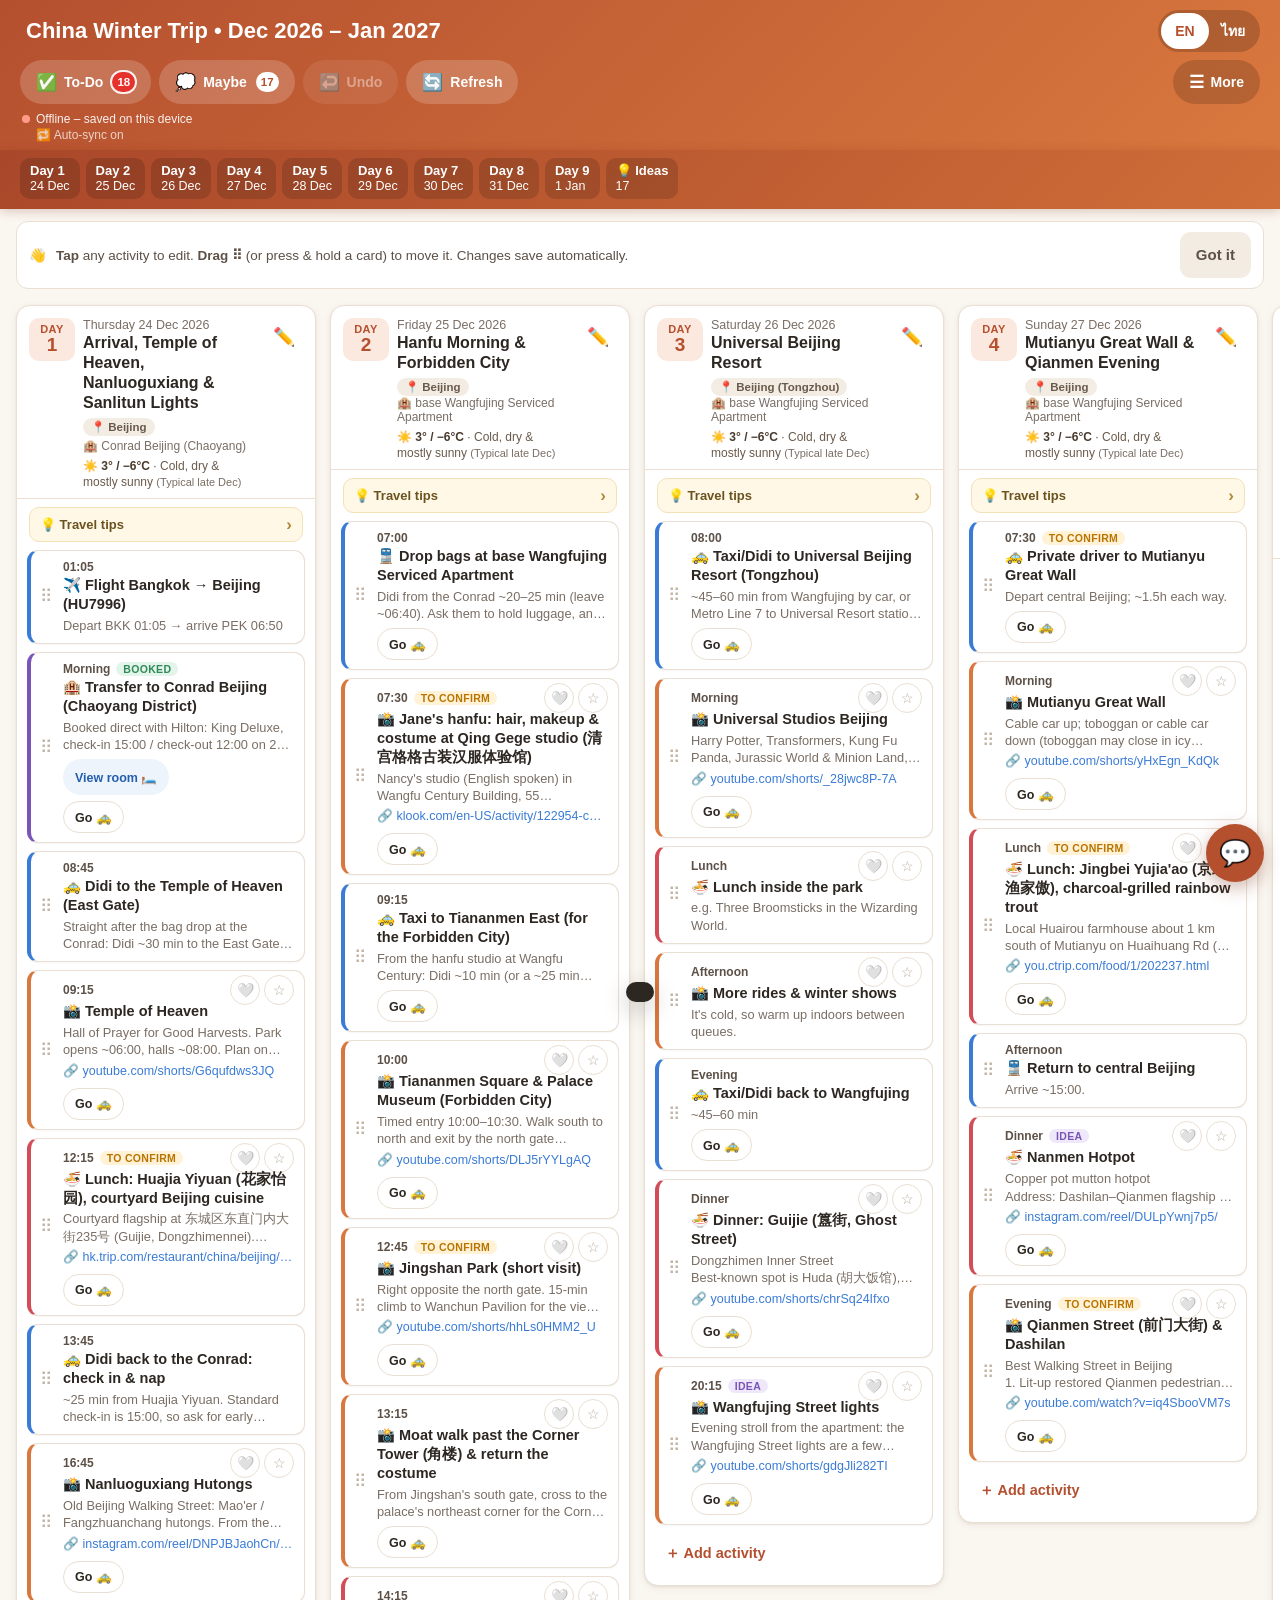
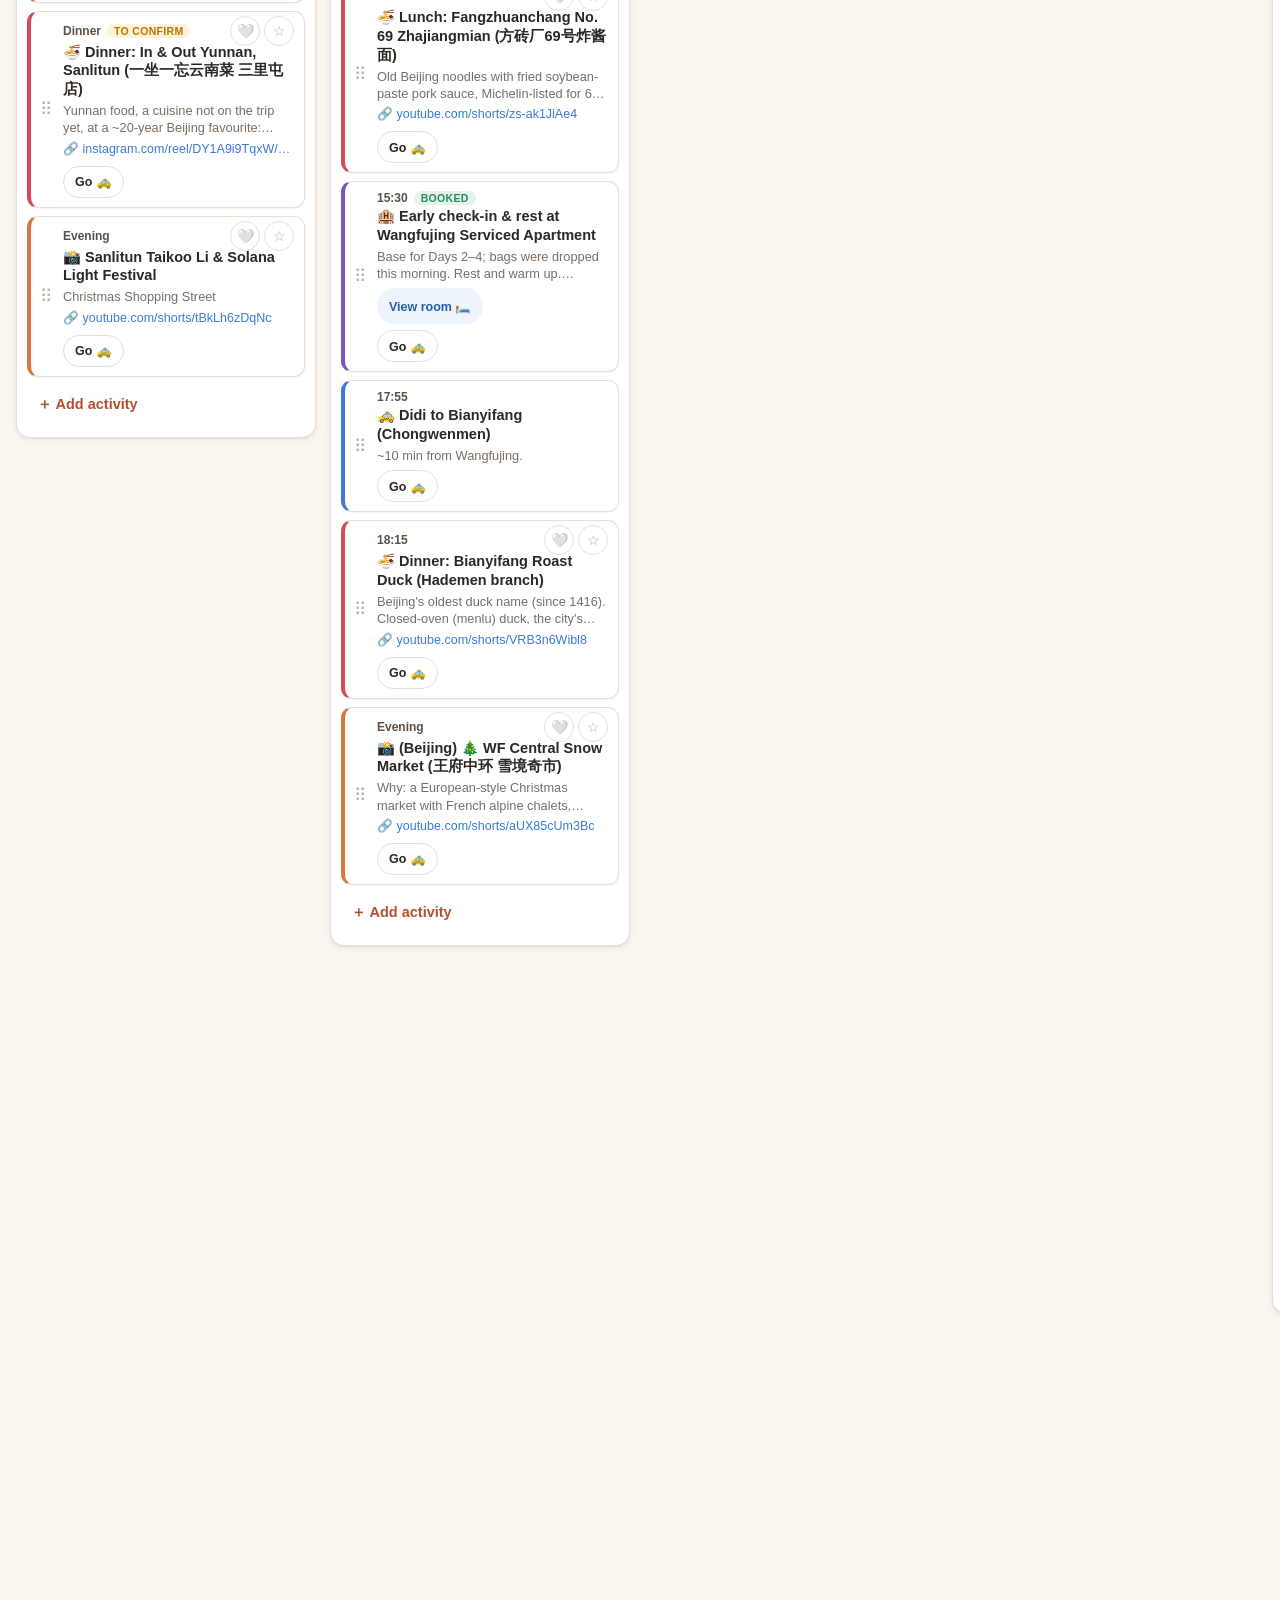
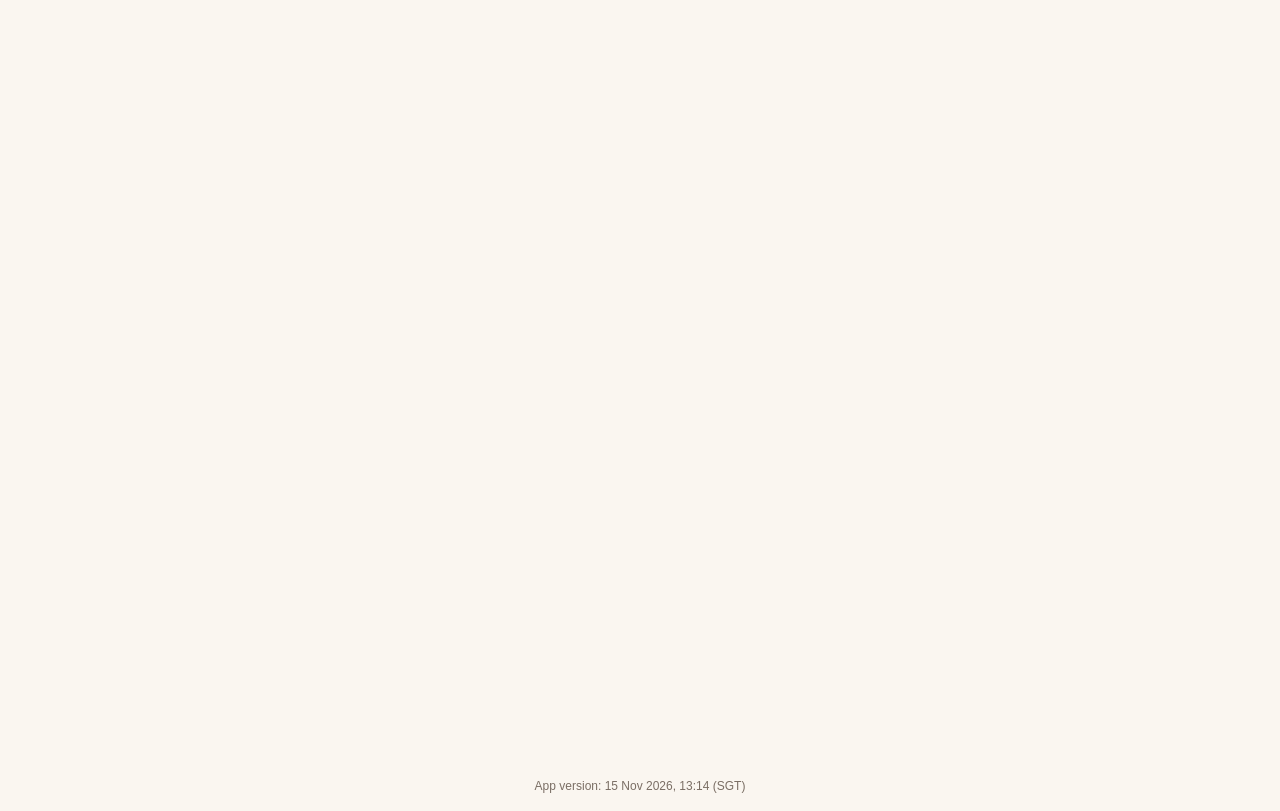
==== commit e1952600: "Planner: Temple of Heaven on Day 1, Lama Temple loop on Day 5" ====
--- a/china-trip-planner.html
+++ b/china-trip-planner.html
@@ -4,7 +4,7 @@
 <meta charset="utf-8">
 <meta name="viewport" content="width=device-width, initial-scale=1, viewport-fit=cover">
 <meta name="theme-color" content="#b5502f">
-<meta name="app-build" content="20261115125057">
+<meta name="app-build" content="20261115131451">
 <title>Our China Trip • Trip Planner</title>
 <style>
 :root{
@@ -442,7 +442,7 @@
 <div id="toast" role="status" aria-live="polite"><span id="toastMsg"></span><button id="toastBtn" type="button" hidden data-t="undoShort"></button></div>
 
 <script>
-const BUILD={"id": "20261115125057", "at": "2026-11-15T12:50:57+08:00", "label": "15 Nov 2026, 12:50 (SGT)", "syncId": "ctp-39f343f07e0f3ba36a7f90e5de168d74", "endpoint": "https://textdb.dev/api/data/"};
+const BUILD={"id": "20261115131451", "at": "2026-11-15T13:14:51+08:00", "label": "15 Nov 2026, 13:14 (SGT)", "syncId": "ctp-39f343f07e0f3ba36a7f90e5de168d74", "endpoint": "https://textdb.dev/api/data/"};
 // ORIGINAL plan data (from Travel Planner doc, "China Winter Holiday: 24 Dec - 3 Jan" tab).
 // Text fields are [English, Thai]. Plain strings are used for both languages.
 const D=(date,city,title,stay,tips,items)=>({date,city,title,stay,tips,items});
@@ -458,22 +458,22 @@
  title:["China Winter Trip • Dec 2026 – Jan 2027","ทริปเคานต์ดาวน์ครั้งที่ 4 ของเรา: วินเทอร์แลนด์จีน ❄️ • ธ.ค. 2026 – ม.ค. 2027"],
  days:[
   Object.assign(
-  D("2026-12-24",["Beijing","ปักกิ่ง"],["Arrival, Lama Temple, Hutongs & Sanlitun Lights","ถึงปักกิ่งแล้ว! เริ่มเคานต์ดาวน์ปีที่ 4 ของเรา ❄️ • วัดลามะ • เดินหูท่ง • ไฟคริสต์มาสซานหลี่ถุน"],["Conrad Beijing (Chaoyang)","Conrad Beijing (ย่านเฉาหยาง)"],
-   ["Beijing is dry and freezing (-8°C to 3°C). Wear an insulated down parka, thermal base layers, windproof gloves, and boots with good traction.\nKeep the afternoon gentle after the overnight flight; Guozijian is the easiest stop to drop.\nLama Temple winter hours: 09:00–16:30, last entry 16:00. Full-price tickets (¥25) can be bought online with a passport via the temple's WeChat account.\nDinner is on Christmas Eve, so book In & Out ahead.\n⏰ Flight HU7996 leaves BKK at 01:05: be at Suvarnabhumi by 22:00 on 23 Dec, bags packed by 21:00. No 'five more minutes', babe 😘\n⏰ Lama Temple's last entry is 16:00: be ready to leave Huajia Yiyuan by 13:40 (it's only a short Didi, or a ~20 min walk via Guijie).","ปีแรกเราอยู่ลอนดอน ปีที่สองญี่ปุ่น ปีที่แล้วปารีส ปีนี้ขอพาตัวเองไปวินเทอร์แลนด์จีนนะ ❄️ เคานต์ดาวน์ครั้งที่ 4 ของเราเริ่มแล้ว! ชาร์จแบตกล้องกับพาวเวอร์แบงก์ให้เต็มตั้งแต่คืนนี้เลย หน้าหนาวแบตหมดไวมาก 📸\nปักกิ่งหนาวแห้งมาก (-8°C ถึง 3°C) จัดเต็มเลยนะ: เสื้อดาวน์ตัวหนา ฮีทเทค/ลองจอห์นด้านใน ถุงมือกันลม และรองเท้าบูทพื้นไม่ลื่น\nเพิ่งลงเครื่องไฟลต์ดึกมา บ่ายนี้เดินชิล ๆ พอ ถ้าเหนื่อยตัดกั๋วจื่อเจียนออกได้เลย\nวัดลามะช่วงหน้าหนาว: เปิด 09:00–16:30 เข้าได้ถึง 16:00 ตั๋วเต็มราคา 25 หยวน ซื้อออนไลน์ด้วยพาสปอร์ตผ่าน WeChat ของวัดได้\nมื้อเย็นตรงกับคืนคริสต์มาสอีฟ จองร้าน In & Out ไว้ก่อนนะ\n⏰ ไฟลต์ HU7996 ออก 01:05 นะ: ต้องถึงสุวรรณภูมิภายใน 22:00 คืนวันที่ 23 ธ.ค. แพ็กกระเป๋าให้เสร็จก่อน 21:00 ห้ามขออีกห้านาทีนะคนสวย 😘✈️\n⏰ วัดลามะเข้าได้ถึงแค่ 16:00: พร้อมออกจากร้าน Huajia Yiyuan ภายใน 13:40 นะ ใกล้สุด ๆ เรียก Didi หรือเดินราว 20 นาทีผ่านกุ่ยเจียได้เลย ห้ามงีบหลังข้าวนะ 😆"],[
+  D("2026-12-24",["Beijing","ปักกิ่ง"],["Arrival, Temple of Heaven, Nanluoguxiang & Sanlitun Lights","ถึงปักกิ่งแล้ว! เริ่มเคานต์ดาวน์ปีที่ 4 ของเรา ❄️ • หอฟ้าเทียนถาน • งีบที่โรงแรม • เดินหูท่งหนานหลัวกู่เซียง • ไฟคริสต์มาสซานหลี่ถุน"],["Conrad Beijing (Chaoyang)","Conrad Beijing (ย่านเฉาหยาง)"],
+   ["Beijing is dry and freezing (-8°C to 3°C). Wear an insulated down parka, thermal base layers, windproof gloves, and boots with good traction.\nTemple of Heaven straight after the bag drop: halls open 08:00 (closed Mondays only), ~30 min Didi each way, ~1.5–2 h inside, then Didi to Huajia Yiyuan for 12:15.\nAfter lunch, back to the Conrad to check in and nap (ask for early check-in; standard is 15:00), then out again at dusk for Nanluoguxiang.\n⏰ Bags at the Conrad, then Didi to the Temple of Heaven by ~08:45; out by ~11:30 for the 12:15 lunch. Sleep on the plane, babe 😴\nDinner is on Christmas Eve, so book In & Out ahead.\n⏰ Flight HU7996 leaves BKK at 01:05: be at Suvarnabhumi by 22:00 on 23 Dec, bags packed by 21:00. No 'five more minutes', babe 😘","ปีแรกเราอยู่ลอนดอน ปีที่สองญี่ปุ่น ปีที่แล้วปารีส ปีนี้ขอพาตัวเองไปวินเทอร์แลนด์จีนนะ ❄️ เคานต์ดาวน์ครั้งที่ 4 ของเราเริ่มแล้ว! ชาร์จแบตกล้องกับพาวเวอร์แบงก์ให้เต็มตั้งแต่คืนนี้เลย หน้าหนาวแบตหมดไวมาก 📸\nปักกิ่งหนาวแห้งมาก (-8°C ถึง 3°C) จัดเต็มเลยนะ: เสื้อดาวน์ตัวหนา ฮีทเทค/ลองจอห์นด้านใน ถุงมือกันลม และรองเท้าบูทพื้นไม่ลื่น\nฝากกระเป๋าที่ Conrad แล้วไปหอฟ้าเทียนถานต่อเลย: ตัวตำหนักเปิด 08:00 (ปิดแค่วันจันทร์) นั่ง Didi ไป-กลับเที่ยวละราว 30 นาที เดินข้างในสัก 1.5–2 ชม. แล้วเรียก Didi ไปร้าน Huajia Yiyuan ให้ทัน 12:15\nเพิ่งลงเครื่องไฟลต์ดึกมา กินข้าวเที่ยงเสร็จกลับไปเช็คอินแล้วงีบที่ Conrad ก่อน (ขอเช็คอินก่อนเวลาไว้ ปกติ 15:00) ตกเย็นค่อยออกไปหนานหลัวกู่เซียง\n⏰ ฝากกระเป๋าที่ Conrad แล้วเรียก Didi ไปหอฟ้าเทียนถานราว 08:45 ออกให้ได้ราว 11:30 ไปกินข้าว 12:15 นอนบนเครื่องให้เต็มที่นะตัวเอง 😴\nมื้อเย็นตรงกับคืนคริสต์มาสอีฟ จองร้าน In & Out ไว้ก่อนนะ\n⏰ ไฟลต์ HU7996 ออก 01:05 นะ: ต้องถึงสุวรรณภูมิภายใน 22:00 คืนวันที่ 23 ธ.ค. แพ็กกระเป๋าให้เสร็จก่อน 21:00 ห้ามขออีกห้านาทีนะคนสวย 😘✈️"],[
    I("01:05","travel",["Flight Bangkok → Beijing (HU7996)","บิน กรุงเทพฯ → ปักกิ่ง (HU7996)"],
     ["Depart BKK 01:05 → arrive PEK 06:50","ออกจากสุวรรณภูมิ (BKK) 01:05 → ถึงปักกิ่ง (PEK) 06:50"],"planned",""),
    I(["Morning","ช่วงเช้า"],"hotel",["Transfer to Conrad Beijing (Chaoyang District)","เดินทางเข้าโรงแรม Conrad Beijing (ย่านเฉาหยาง)"],
     ["Booked direct with Hilton: King Deluxe, check-in 15:00 / check-out 12:00 on 25 Dec. Arriving ~07:30, so ask for early check-in or drop bags. Confirmation number is in Keith's email.\nConrad Beijing, 29 North Dongsanhuan Road, Chaoyang, Beijing · +86 10 6584 6000","จองตรงกับ Hilton แล้ว: ห้อง King Deluxe เช็คอิน 15:00 / เช็คเอาต์ 12:00 วันที่ 25 ธ.ค. เราถึงราว 07:30 เลยขอเช็คอินก่อนเวลา หรือฝากกระเป๋าไว้ก่อนนะ เลขยืนยันการจองอยู่ในอีเมลของ Keith\nConrad Beijing, 29 North Dongsanhuan Road, Chaoyang, Beijing · +86 10 6584 6000"],"booked","https://cf.bstatic.com/xdata/images/hotel/max1280x900/483778636.jpg?k=e77b4f941031c525fa31bc0e01c5b28cabdf7df85b3d83a7dcc353dea5d0ef9f&o="),
+   I("08:45","travel",["Didi to the Temple of Heaven (East Gate)", "เรียก Didi ไปหอฟ้าเทียนถาน (ประตูตะวันออก)"],
+    ["Straight after the bag drop at the Conrad: Didi ~30 min to the East Gate (天坛公园东门). Halls are open on Thursdays (closed Mondays only), 08:00–17:00 in winter. Bring both passports for the tickets.", "ฝากกระเป๋าที่ Conrad เสร็จก็เรียก Didi ไปประตูตะวันออก (天坛公园东门) ราว 30 นาที วันพฤหัสตัวตำหนักเปิดปกติ (ปิดแค่วันจันทร์) หน้าหนาวเปิด 08:00–17:00 พกพาสปอร์ตทั้งสองคนไว้ซื้อตั๋วด้วยนะ"],"planned",""),
+   I("09:15","sightseeing",["Temple of Heaven","หอฟ้าเทียนถาน (Temple of Heaven)"],
+    ["Hall of Prayer for Good Harvests. Park opens ~06:00, halls ~08:00. Plan on ~1.5–2h and leave by ~11:30 for lunch.","ไฮไลต์คือตำหนักฉีเหนียนเตี้ยน (หอบวงสรวงขอพรให้พืชผลอุดมสมบูรณ์) ที่เห็นในรูปบ่อย ๆ สวนเปิดราว 06:00 ตัวตำหนักเปิดราว 08:00 เดินสัก 1.5–2 ชม. แล้วออกราว 11:30 ไปกินข้าวเที่ยง\n📸 ช็อตโปสการ์ด: เดินขึ้นมาตามสะพานตันปี้ (丹陛桥) แกนกลาง แล้วถ่ายหอฉีเหนียนเตี้ยนให้สมมาตรกลางเฟรม พระอาทิตย์ขึ้นราว 07:30 แดดเช้าจะส่องหลังคาสีน้ำเงินสวยมาก ไปเช้าแบบนี้คนน้อยด้วย ใส่โค้ทแดงหรือขาวจะเด่นกับหลังคาน้ำเงิน แถมระเบียงยาวมีคุณลุงคุณป้าเล่นไพ่ ร้องเพลง ถ่ายแคนดิดน่ารักมาก"],"planned","https://www.youtube.com/shorts/G6qufdws3JQ"),
    I("12:15","food",["Lunch: Huajia Yiyuan (花家怡园), courtyard Beijing cuisine","มื้อกลางวัน: ร้าน Huajia Yiyuan (花家怡园) อาหารปักกิ่งในบ้านซือเหอหยวน"],
-    ["Courtyard flagship at 东城区东直门内大街235号 (Guijie, Dongzhimennei). Traditional siheyuan setting. Try 花家白菜, 炸灌肠, 宫保鸡丁, 怡园霸王鸡 or 八旗羊排; skip the duck (Bianyifang duck is Day 2 dinner). Lunch 11:00–14:00; book ahead on 010-51283315. Didi from the Conrad ~20–25 min. Leave by ~13:40 for the Lama Temple (short Didi, or a ~20 min walk via Guijie / Dongzhimennei).","ร้านธงของเขาเลย เป็นบ้านซือเหอหยวนแท้ ๆ อยู่ที่ 东城区东直门内大街235号 (ถนนกุ่ยเจีย ตงจื๋อเหมินเน่ย) จาก Conrad เรียก Didi ราว 20–25 นาที เมนูที่อยากให้ลอง: 花家白菜 (ผักกาดขาวสูตรร้าน) 炸灌肠 (ไส้กรอกทอดแบบปักกิ่ง) 宫保鸡丁 怡园霸王鸡 หรือ 八旗羊排 ส่วนเป็ดข้ามไปก่อนนะ มื้อเย็นวันที่ 2 กินที่ Bianyifang แล้ว ร้านเปิดมื้อเที่ยง 11:00–14:00 จองไว้ก่อนเลย: 010-51283315 ออกจากร้านราว 13:40 ไปวัดลามะได้ เพราะใกล้มาก เรียก Didi สั้น ๆ หรือเดินราว 20 นาทีผ่านกุ่ยเจีย/ตงจื๋อเหมินเน่ย\n📸 ลานบ้านกับโคมแดงและลูกกรงไม้ถ่ายสวยมาก โดยเฉพาะแสงเที่ยง ๆ หน้าหนาว ยืนกลางลานแล้วให้โคมกับลายไม้เป็นเฟรม จะได้ฟีลปักกิ่งแบบหนังเลย"],"confirm","https://hk.trip.com/restaurant/china/beijing/detail/hua-s-restaurant-11084496/"),
-   I("14:00","sightseeing",["Lama Temple (Yonghegong)","วัดลามะ (หย่งเหอกง)"],
-    ["Short Didi or ~20 min walk via Guijie / Dongzhimennei. Winter last entry 16:00, closes 16:30; allow ~1h. The 18 m sandalwood Maitreya is in the last hall. No photos inside the halls.","จากร้าน Huajia Yiyuan เรียก Didi สั้น ๆ หรือเดินราว 20 นาทีผ่านกุ่ยเจีย/ตงจื๋อเหมินเน่ยได้เลย หน้าหนาวเข้าได้ถึง 16:00 ปิด 16:30 เผื่อเวลาไว้สัก 1 ชม. ไฮไลต์คือพระศรีอาริย์ไม้จันทน์สูง 18 เมตรในวิหารหลังสุด ในวิหารห้ามถ่ายรูปนะ\n📸 ในวิหารห้ามถ่ายรูป แต่ลานด้านนอกสวยมาก: ถ่ายควันธูปลอยหน้าหลังคาสีทองตัดกำแพงแดง มุมเด็ดคือยืนลอดประตูวิหารแล้วถ่ายหลังคาวิหารถัดไปเป็นเฟรม บ่ายสองแดดหน้าหนาวต่ำ สาดเข้าลานสวยพอดี โค้ทสีขาว/ครีม/ดำจะเด่นสุดกับแดง-เหลือง"],"planned","https://www.youtube.com/shorts/RXHZWEP31pw"),
-   I("15:15","food",["Wudaoying Hutong: Coffee & Snacks","หูท่งอู่เต้าอิ๋ง (Wudaoying Hutong): แวะคาเฟ่ & ขนม"],
-    ["Just west of the temple. Indie cafés and boutiques; warm up indoors.","อยู่ติดวัดทางฝั่งตะวันตก เต็มไปด้วยคาเฟ่และร้านเล็ก ๆ น่ารัก ๆ แวะนั่งจิบอะไรอุ่น ๆ หลบหนาวกัน\n📸 ซอยอิฐเทากับโคมแดงถ่ายฟีลชิค ๆ ได้ทั้งซอย บางคาเฟ่มีที่นั่งดาดฟ้ามองเห็นหลังคาวัดลามะ (เช็กว่าร้านไหนเปิด) ช็อตเด็ด: แก้วกาแฟอุ่น ๆ ตรงหน้าต่างไม้กับซอยหูท่งด้านหลัง"],"planned","https://www.youtube.com/shorts/GlEyGTRGO6k"),
-   I("16:00","sightseeing",["Guozijian Street","ถนนกั๋วจื่อเจียน (Guozijian Street)"],
-    ["The next lane south, under painted archways. Street only (~20–30 min); the light fades after 16:30 and it's dark by ~17:00. The easiest stop to drop if you're tired after the overnight flight.","ซอยถัดลงไปทางใต้ มีซุ้มประตูไม้ลายจีนสวย ๆ เดินเล่นแค่ถนนพอ (20–30 นาที) หลัง 16:30 ฟ้าเริ่มมืด และมืดสนิทราว 17:00 ถ้าเหนื่อยจากไฟลต์ดึก ข้ามจุดนี้ไปได้เลย\n📸 ซุ้มประตูไม้ทาสี (牌楼) คือพระเอก: ยืนกลางถนนแล้วถ่ายให้ซุ้มอยู่กลางเฟรม แนวต้นไม้สองข้างพาสายตาเข้าไป ราว 16:00 แดดเย็นสีทองยังมีอยู่ ใส่สีแดงหรือเขียวมรกตจะเข้ากับลายซุ้มมาก"],"planned","https://www.instagram.com/reel/Cx-oOhOSIyW/"),
-   I("16:30","sightseeing",["Nanluoguxiang Hutongs","เดินหูท่งหนานหลัวกู่เซียง (Nanluoguxiang)"],
-    ["Old Beijing Walking Street: Mao'er / Fangzhuanchang hutongs. From Guozijian, ~20 min walk or ~8 min Didi; a dusk stroll as the lights come on (~17:00).","ถนนคนเดินปักกิ่งเก่า: แวะซอยเม่าเอ๋อร์ / ฟางจวนฉ่างด้วย จากกั๋วจื่อเจียนเดินราว 20 นาที หรือ Didi 8 นาที มาช่วงโพล้เพล้ตอนไฟเริ่มติด (ราว 17:00) บรรยากาศดีมาก\n📸 มาช่วงบลูอาวร์ (ราว 17:00–17:20) ฟ้ายังน้ำเงิน โคมแดงเพิ่งติด สวยสุด ถนนหลักคนแน่น เลี้ยวเข้าซอยข้าง ๆ อย่างเม่าเอ๋อร์หูท่งจะได้รูปประตูบ้านเก่ากับโคมแบบไม่มีคนติด"],"planned","https://www.instagram.com/reel/DNPJBJaohCn/?hl=en"),
+    ["Courtyard flagship at 东城区东直门内大街235号 (Guijie, Dongzhimennei). Traditional siheyuan setting. Try 花家白菜, 炸灌肠, 宫保鸡丁, 怡园霸王鸡 or 八旗羊排; skip the duck (Bianyifang duck is Day 2 dinner). Lunch 11:00–14:00; book ahead on 010-51283315. Didi from the Temple of Heaven ~30 min (leave ~11:30). Then Didi ~25 min back to the Conrad to check in and nap.","ร้านธงของเขาเลย เป็นบ้านซือเหอหยวนแท้ ๆ อยู่ที่ 东城区东直门内大街235号 (ถนนกุ่ยเจีย ตงจื๋อเหมินเน่ย) จากหอฟ้าเทียนถานเรียก Didi ราว 30 นาที (ออกราว 11:30) เมนูที่อยากให้ลอง: 花家白菜 (ผักกาดขาวสูตรร้าน) 炸灌肠 (ไส้กรอกทอดแบบปักกิ่ง) 宫保鸡丁 怡园霸王鸡 หรือ 八旗羊排 ส่วนเป็ดข้ามไปก่อนนะ มื้อเย็นวันที่ 2 กินที่ Bianyifang แล้ว ร้านเปิดมื้อเที่ยง 11:00–14:00 จองไว้ก่อนเลย: 010-51283315 กินเสร็จเรียก Didi ราว 25 นาทีกลับ Conrad ไปเช็คอินแล้วงีบ\n📸 ลานบ้านกับโคมแดงและลูกกรงไม้ถ่ายสวยมาก โดยเฉพาะแสงเที่ยง ๆ หน้าหนาว ยืนกลางลานแล้วให้โคมกับลายไม้เป็นเฟรม จะได้ฟีลปักกิ่งแบบหนังเลย"],"confirm","https://hk.trip.com/restaurant/china/beijing/detail/hua-s-restaurant-11084496/"),
+   I("13:45","travel",["Didi back to the Conrad: check in & nap", "นั่ง Didi กลับ Conrad: เช็คอิน & งีบ"],
+    ["~25 min from Huajia Yiyuan. Standard check-in is 15:00, so ask for early check-in when you drop the bags in the morning. Rest until ~16:15.", "จากร้าน Huajia Yiyuan ราว 25 นาที เช็คอินปกติ 15:00 เลยขอเช็คอินก่อนเวลาไว้ตั้งแต่ตอนฝากกระเป๋าเช้านี้ พักงีบถึงราว 16:15"],"planned",""),
+   I("16:45","sightseeing",["Nanluoguxiang Hutongs","เดินหูท่งหนานหลัวกู่เซียง (Nanluoguxiang)"],
+    ["Old Beijing Walking Street: Mao'er / Fangzhuanchang hutongs. From the Conrad, Didi ~30 min (leave ~16:15); a dusk stroll as the lights come on (~17:00).","ถนนคนเดินปักกิ่งเก่า: แวะซอยเม่าเอ๋อร์ / ฟางจวนฉ่างด้วย จาก Conrad เรียก Didi ราว 30 นาที (ออกราว 16:15) มาช่วงโพล้เพล้ตอนไฟเริ่มติด (ราว 17:00) บรรยากาศดีมาก\n📸 มาช่วงบลูอาวร์ (ราว 17:00–17:20) ฟ้ายังน้ำเงิน โคมแดงเพิ่งติด สวยสุด ถนนหลักคนแน่น เลี้ยวเข้าซอยข้าง ๆ อย่างเม่าเอ๋อร์หูท่งจะได้รูปประตูบ้านเก่ากับโคมแบบไม่มีคนติด"],"planned","https://www.instagram.com/reel/DNPJBJaohCn/?hl=en"),
    I(["Dinner","มื้อเย็น"],"food",["Dinner: In & Out Yunnan, Sanlitun (一坐一忘云南菜 三里屯店)","มื้อเย็น: อาหารยูนนานร้าน In & Out สาขาซานหลี่ถุน (一坐一忘云南菜 三里屯店)"],
     ["Yunnan food, a cuisine not on the trip yet, at a ~20-year Beijing favourite: lemongrass grilled fish, mint beef rolls, jasmine-flower omelette, wild-mushroom chicken pot (~¥130pp). 1 Sanlitun North St (三里屯北小街1号), ~10–15 min walk north of Taikoo Li; open ~11:00–21:30. Christmas Eve: book ahead (010-8454 0086) or arrive by ~18:00, as mealtimes always have a queue.\nBackup: Sifang Sanchuan (四方三川), upscale Guizhou/Sichuan/Yunnan, 2/F Mercedes me, Sanlitun SOHO (南三里屯路1号), 010-8588 7150; check it's still open.","อาหารยูนนาน รสชาติคล้ายอาหารเหนือ/ไทใหญ่บ้านเรา (ยังไม่มีในทริปนี้) ร้านดังที่คนปักกิ่งรักมาเกือบ 20 ปี เมนูเด็ด: ปลาย่างตะไคร้ เนื้อม้วนใบสะระแหน่ ไข่เจียวดอกมะลิ ไก่ตุ๋นเห็ดป่าในหม้อ (ราว 130 หยวน/คน) ที่อยู่ 1 ถนนซานหลี่ถุนเหนือ (三里屯北小街1号) เดินจากไท่กู่หลี่ขึ้นเหนือ 10–15 นาที เปิดราว 11:00–21:30 คืนคริสต์มาสอีฟจองก่อนนะ (010-8454 0086) หรือไปให้ถึงก่อน 18:00 เพราะช่วงมื้อคิวยาวตลอด\nสำรอง: Sifang Sanchuan (四方三川) อาหารกุ้ยโจว/เสฉวน/ยูนนานแบบหรู ชั้น 2 Mercedes me, Sanlitun SOHO (南三里屯路1号) โทร 010-8588 7150 เช็กก่อนว่ายังเปิดอยู่"],"confirm","https://www.instagram.com/reel/DY1A9i9TqxW/?hl=en"),
    I(["Evening","ช่วงค่ำ"],"sightseeing",["Sanlitun Taikoo Li & Solana Light Festival","ซานหลี่ถุน ไท่กู่หลี่ & เทศกาลไฟ Solana"],
@@ -540,10 +540,20 @@
     ["Best Walking Street in Beijing\n1. Lit-up restored Qianmen pedestrian street\n2. Dashilan old shops such as Ruifuxiang silks, Neiliansheng shoes and Zhang Yiyuan tea (shops close ~8–9pm)\n3. Quieter Yangmeizhu Xiejie next door.","ถนนคนเดินที่ดีที่สุดในปักกิ่ง\n1. ถนนคนเดินเฉียนเหมินที่บูรณะใหม่ ตอนค่ำเปิดไฟสวยมาก\n2. ร้านเก่าแก่ร้อยปีในต้าซื่อหลาน เช่น ผ้าไหม Ruifuxiang รองเท้าผ้า Neiliansheng และชา Zhang Yiyuan (ร้านปิดราว 20:00–21:00)\n3. ซอยหยางเหมยจู๋เสียเจีย (Yangmeizhu Xiejie) ข้าง ๆ เงียบกว่า เดินชิลกว่า\n📸 ประตูเจิ้งหยางเหมิน (正阳门) กับซุ้มประตูถนนเฉียนเหมินตอนเปิดไฟ บลูอาวร์ราว 17:00 สวยสุด ถ้าเจอรถรางเก่า (铛铛车) วิ่งผ่าน รอถ่ายให้ติดในเฟรม ฟีลปักกิ่งยุคเก่ามาก"],"confirm","https://www.youtube.com/watch?v=iq4SbooVM7s")
   ]),{weather:[{"asof": null, "city": "beijing", "city_en": "Beijing", "city_th": "ปักกิ่ง", "desc_en": "Cold, dry & mostly sunny", "desc_th": "หนาวจัด อากาศแห้ง แดดออกเกือบทั้งวัน", "hi": 3, "icon": "☀️", "lo": -6, "src": "typical"}]}),
   Object.assign(
-  D("2026-12-28",["Beijing → Shanghai","ปักกิ่ง → เซี่ยงไฮ้"],["High-Speed Rail to Shanghai & HKRI Taikoo Hui","นั่งรถไฟความเร็วสูงไปเซี่ยงไฮ้ & ห้าง HKRI Taikoo Hui"],["Riverdale Residence Xintiandi","Riverdale Residence Xintiandi (ย่านซินเทียนตี้)"],
-   ["Train day: China rail is real-name, so carry both passports for the station security and ticket gates. Gates usually close about 5 min before departure (to confirm), so aim to be at Beijing South by ~11:20 for the 12:00 G15. Didi from Wangfujing is about 30–40 min (to confirm). Grab snacks/lunch at the station or order on the train; you arrive 16:38.\nHongqiao → hotel: Metro Line 10 runs from Hongqiao Railway Station straight to Xintiandi (no change, ~45 min), or Didi ~30–40 min.\nGetting around Shanghai: Didi works in Alipay (and its own app). For the Metro, use the Alipay transport QR code, or tap a contactless Visa/Mastercard at the gates (to confirm for your cards).\nThe Louis (LV ship): free, but book a timed slot ahead in the 'My LV' WeChat mini program or the official site. One booking per person, and only the live QR works (no screenshots). Open 10:00–22:00, so book a ~18:45 slot (Line 13 runs direct from Xintiandi to West Nanjing Rd). Nearest Metro: Line 13 West Nanjing Road, exit 6.\nShanghai in late December: about 2–9°C, damp and windy, so it feels colder than it reads. Layers plus a windproof jacket; an umbrella helps.\n⏰ G15 leaves Beijing South at 12:00: bags packed and checked out by 10:30, Didi at 10:45. A late brunch is fine, a late Didi is not 🚄😝\n⏰ The Louis entry is by time slot: be at the ship 10 min before your booked time 🛳️\nJing'an Kerry Centre tree (1515 Nanjing Rd W): ~20 min walk west of HKRI Taikoo Hui / The Louis along Nanjing Rd W, or one stop on Metro Line 2 (West Nanjing Rd → Jing'an Temple). In 2025 the tree was lit after 18:00 and the plaza market ran 11:00–22:00, so 20:00 works. 2026 dates not announced yet (2025: 20 Nov–4 Jan, to confirm).\n⏰ Kerry Centre tree at 20:00: leave The Louis by ~19:40, it's a 20 min walk. Photos with the tree allowed, just not 100 of them 🎄📸\nRockbund Christkindlmarkt: the 2026 run is out (SmartShanghai ticketing): 25 Nov–27 Dec, closed Mon–Tue, so it has already finished by Mon 28 Dec. Worth a walk past the Rockbund buildings and the Bund lights, but don't count on the stalls or buy tickets for 28 Dec.","วันนั่งรถไฟ: รถไฟจีนใช้ชื่อจริง ต้องพกพาสปอร์ตทั้งสองคนไว้ผ่านจุดตรวจและประตูขึ้นรถ ประตูมักปิดก่อนรถออกราว 5 นาที (รอยืนยัน) ไปให้ถึงสถานีปักกิ่งใต้ราว 11:20 สำหรับ G15 เที่ยวเที่ยงตรง นั่ง Didi จากหวังฟูจิ่งราว 30–40 นาที (รอยืนยัน) ซื้อขนม/ข้าวที่สถานีหรือสั่งบนรถไฟก็ได้ ถึงเซี่ยงไฮ้ 16:38\nจากสถานีหงเฉียวไปที่พัก: รถไฟใต้ดินสาย 10 วิ่งจากสถานี Hongqiao Railway Station ตรงไปซินเทียนตี้เลย ไม่ต้องต่อ (ราว 45 นาที) หรือ Didi ราว 30–40 นาที\nเดินทางในเซี่ยงไฮ้: เรียก Didi ผ่าน Alipay ได้เลย (หรือแอป Didi) รถไฟใต้ดินใช้ QR ขนส่งใน Alipay หรือแตะบัตร Visa/Mastercard แบบคอนแทกต์เลสที่ประตู (รอยืนยันว่าบัตรเราใช้ได้)\nเรือ LV (The Louis): เข้าฟรี แต่ต้องจองรอบล่วงหน้าในมินิโปรแกรม 'My LV' ใน WeChat หรือเว็บทางการ จองคนละหนึ่งสิทธิ์ ต้องใช้ QR สดเท่านั้น (แคปหน้าจอไม่ได้) เปิด 10:00–22:00 จองรอบราว 18:45 ได้เลย (สาย 13 จากซินเทียนตี้ไป West Nanjing Rd ไม่ต้องต่อ) รถไฟใต้ดินใกล้สุด: สาย 13 สถานี West Nanjing Road ทางออก 6\nอากาศเซี่ยงไฮ้ปลายธันวา: ราว 2–9°C ชื้นและลมแรง เลยรู้สึกหนาวกว่าตัวเลข ใส่หลายชั้น มีเสื้อกันลม พกร่มไว้ด้วยก็ดี\n⏰ G15 ออกจากปักกิ่งใต้ 12:00: แพ็กกระเป๋า เช็คเอาต์ให้เสร็จภายใน 10:30 เรียก Didi 10:45 บรันช์ช้าได้ แต่ Didi ช้าไม่ได้นะตัวเอง 🚄😝\n⏰ เรือ LV เข้าตามรอบที่จอง: ไปถึงก่อนเวลาจอง 10 นาทีนะ 🛳️✨\nต้นคริสต์มาสที่ Jing'an Kerry Centre (1515 ถนนหนานจิงตะวันตก): จาก HKRI Taikoo Hui / เรือ LV เดินไปทางตะวันตกตามถนนหนานจิงตะวันตกราว 20 นาที หรือนั่งรถไฟใต้ดินสาย 2 แค่สถานีเดียว (West Nanjing Rd → Jing'an Temple) ปี 2025 ไฟต้นคริสต์มาสติดหลัง 18:00 และตลาดที่ลานเปิด 11:00–22:00 ไปตอน 20:00 เลยกำลังดี ปี 2026 ยังไม่ประกาศวัน (ปี 2025: 20 พ.ย.–4 ม.ค. รอยืนยัน)\n⏰ ไปดูต้นคริสต์มาสหมุนที่ Kerry Centre ตอน 20:00 ออกจากเรือ LV ภายใน 19:40 นะ เดินไปราว 20 นาที ถ่ายรูปกับต้นคริสต์มาสได้ แต่ห้ามเกิน 100 รูปน้า 🎄📸😜\nตลาดคริสต์มาสเยอรมัน Rockbund: ปี 2026 ประกาศแล้ว (ช่องทางขายตั๋ว SmartShanghai) 25 พ.ย.–27 ธ.ค. ปิดจันทร์–อังคาร วันจันทร์ 28 ธ.ค. เลยจบไปแล้ว 🥲 เดินผ่านตึกเก่าย่าน Rockbund กับไฟเดอะบันด์ได้ แต่อย่าเพิ่งซื้อตั๋วตลาดของวันที่ 28 นะ"],[
-   I(["Morning","ช่วงเช้า"],"hotel",["Slow morning & check-out: Wangfujing Serviced Apartment","ตื่นสาย ๆ ชิล ๆ & เช็คเอาต์ที่ Wangfujing Serviced Apartment"],
-    ["No alarm today. Optional: brunch or coffee around Wangfujing, or a short walk to the Forbidden City Corner Tower / Donghuamen (10–15 min) if you're up early. Check out by ~10:30.\nBooked on Agoda: check-in Fri 25 Dec 14:00, check-out Mon 28 Dec 12:00.","วันนี้ไม่ต้องตั้งนาฬิกาปลุก ถ้าตื่นเช้าจะไปกินบรันช์หรือกาแฟแถวหวังฟูจิ่ง หรือเดินไปหอมุมพระราชวังต้องห้าม / ประตูตงหัวเหมิน (10–15 นาที) ก็ได้ เช็คเอาต์ราว 10:30\nจองแล้วใน Agoda: เช็คอิน ศ. 25 ธ.ค. 14:00 เช็คเอาต์ จ. 28 ธ.ค. 12:00"],"booked","https://cf.bstatic.com/xdata/images/hotel/max1280x900/489646646.jpg?k=73928837cbc10e43cf53497e7c37bce9bd13b1d444c2e29e145b8003b523b5b7&o="),
+  D("2026-12-28",["Beijing → Shanghai","ปักกิ่ง → เซี่ยงไฮ้"],["Lama Temple, High-Speed Rail to Shanghai & HKRI Taikoo Hui","วัดลามะ • นั่งรถไฟความเร็วสูงไปเซี่ยงไฮ้ & ห้าง HKRI Taikoo Hui"],["Riverdale Residence Xintiandi","Riverdale Residence Xintiandi (ย่านซินเทียนตี้)"],
+   ["Train day: China rail is real-name, so carry both passports for the station security and ticket gates. Gates usually close about 5 min before departure (to confirm), so aim to be at Beijing South by ~11:20 for the 12:00 G15. Didi from Wangfujing is about 30–40 min (to confirm). Grab snacks/lunch at the station or order on the train; you arrive 16:38.\nHongqiao → hotel: Metro Line 10 runs from Hongqiao Railway Station straight to Xintiandi (no change, ~45 min), or Didi ~30–40 min.\nGetting around Shanghai: Didi works in Alipay (and its own app). For the Metro, use the Alipay transport QR code, or tap a contactless Visa/Mastercard at the gates (to confirm for your cards).\nThe Louis (LV ship): free, but book a timed slot ahead in the 'My LV' WeChat mini program or the official site. One booking per person, and only the live QR works (no screenshots). Open 10:00–22:00, so book a ~18:45 slot (Line 13 runs direct from Xintiandi to West Nanjing Rd). Nearest Metro: Line 13 West Nanjing Road, exit 6.\nShanghai in late December: about 2–9°C, damp and windy, so it feels colder than it reads. Layers plus a windproof jacket; an umbrella helps.\nLama Temple first thing: open daily including Mondays (winter 09:00–16:30, last entry 16:00). Full-price tickets (¥25) can be bought online with a passport via the temple's WeChat account. No bag storage, so the bags wait at the apartment. The Imperial College and Confucius Temple on Guozijian St are closed on Mondays, so it's the street only.\n⏰ Lama Temple at its 09:00 opening: Didi at 08:40, back in a Didi by 10:20 for the bags, then the 10:45 Didi to Beijing South for the 12:00 G15. A late coffee is fine, a late Didi is not 🚄😝\n⏰ The Louis entry is by time slot: be at the ship 10 min before your booked time 🛳️\nJing'an Kerry Centre tree (1515 Nanjing Rd W): ~20 min walk west of HKRI Taikoo Hui / The Louis along Nanjing Rd W, or one stop on Metro Line 2 (West Nanjing Rd → Jing'an Temple). In 2025 the tree was lit after 18:00 and the plaza market ran 11:00–22:00, so 20:00 works. 2026 dates not announced yet (2025: 20 Nov–4 Jan, to confirm).\n⏰ Kerry Centre tree at 20:00: leave The Louis by ~19:40, it's a 20 min walk. Photos with the tree allowed, just not 100 of them 🎄📸\nRockbund Christkindlmarkt: the 2026 run is out (SmartShanghai ticketing): 25 Nov–27 Dec, closed Mon–Tue, so it has already finished by Mon 28 Dec. Worth a walk past the Rockbund buildings and the Bund lights, but don't count on the stalls or buy tickets for 28 Dec.","วันนั่งรถไฟ: รถไฟจีนใช้ชื่อจริง ต้องพกพาสปอร์ตทั้งสองคนไว้ผ่านจุดตรวจและประตูขึ้นรถ ประตูมักปิดก่อนรถออกราว 5 นาที (รอยืนยัน) ไปให้ถึงสถานีปักกิ่งใต้ราว 11:20 สำหรับ G15 เที่ยวเที่ยงตรง นั่ง Didi จากหวังฟูจิ่งราว 30–40 นาที (รอยืนยัน) ซื้อขนม/ข้าวที่สถานีหรือสั่งบนรถไฟก็ได้ ถึงเซี่ยงไฮ้ 16:38\nจากสถานีหงเฉียวไปที่พัก: รถไฟใต้ดินสาย 10 วิ่งจากสถานี Hongqiao Railway Station ตรงไปซินเทียนตี้เลย ไม่ต้องต่อ (ราว 45 นาที) หรือ Didi ราว 30–40 นาที\nเดินทางในเซี่ยงไฮ้: เรียก Didi ผ่าน Alipay ได้เลย (หรือแอป Didi) รถไฟใต้ดินใช้ QR ขนส่งใน Alipay หรือแตะบัตร Visa/Mastercard แบบคอนแทกต์เลสที่ประตู (รอยืนยันว่าบัตรเราใช้ได้)\nเรือ LV (The Louis): เข้าฟรี แต่ต้องจองรอบล่วงหน้าในมินิโปรแกรม 'My LV' ใน WeChat หรือเว็บทางการ จองคนละหนึ่งสิทธิ์ ต้องใช้ QR สดเท่านั้น (แคปหน้าจอไม่ได้) เปิด 10:00–22:00 จองรอบราว 18:45 ได้เลย (สาย 13 จากซินเทียนตี้ไป West Nanjing Rd ไม่ต้องต่อ) รถไฟใต้ดินใกล้สุด: สาย 13 สถานี West Nanjing Road ทางออก 6\nอากาศเซี่ยงไฮ้ปลายธันวา: ราว 2–9°C ชื้นและลมแรง เลยรู้สึกหนาวกว่าตัวเลข ใส่หลายชั้น มีเสื้อกันลม พกร่มไว้ด้วยก็ดี\nเช้านี้ไปวัดลามะก่อน: เปิดทุกวันรวมวันจันทร์ (หน้าหนาว 09:00–16:30 เข้าได้ถึง 16:00) ตั๋วเต็มราคา 25 หยวน ซื้อออนไลน์ด้วยพาสปอร์ตผ่าน WeChat ของวัดได้ วัดไม่มีที่ฝากกระเป๋า เลยฝากกระเป๋าไว้ที่อพาร์ตเมนต์ ส่วนกั๋วจื่อเจียน (วิทยาลัยหลวง) กับวัดขงจื๊อปิดวันจันทร์ เดินแค่ถนนพอ\n⏰ ไปถึงวัดลามะตอนเปิด 09:00: เรียก Didi 08:40 ขึ้น Didi กลับมาเอากระเป๋าภายใน 10:20 แล้วเรียก Didi 10:45 ไปปักกิ่งใต้ ทัน G15 เที่ยงตรง กาแฟช้าได้ แต่ Didi ช้าไม่ได้นะตัวเอง 🚄😝\n⏰ เรือ LV เข้าตามรอบที่จอง: ไปถึงก่อนเวลาจอง 10 นาทีนะ 🛳️✨\nต้นคริสต์มาสที่ Jing'an Kerry Centre (1515 ถนนหนานจิงตะวันตก): จาก HKRI Taikoo Hui / เรือ LV เดินไปทางตะวันตกตามถนนหนานจิงตะวันตกราว 20 นาที หรือนั่งรถไฟใต้ดินสาย 2 แค่สถานีเดียว (West Nanjing Rd → Jing'an Temple) ปี 2025 ไฟต้นคริสต์มาสติดหลัง 18:00 และตลาดที่ลานเปิด 11:00–22:00 ไปตอน 20:00 เลยกำลังดี ปี 2026 ยังไม่ประกาศวัน (ปี 2025: 20 พ.ย.–4 ม.ค. รอยืนยัน)\n⏰ ไปดูต้นคริสต์มาสหมุนที่ Kerry Centre ตอน 20:00 ออกจากเรือ LV ภายใน 19:40 นะ เดินไปราว 20 นาที ถ่ายรูปกับต้นคริสต์มาสได้ แต่ห้ามเกิน 100 รูปน้า 🎄📸😜\nตลาดคริสต์มาสเยอรมัน Rockbund: ปี 2026 ประกาศแล้ว (ช่องทางขายตั๋ว SmartShanghai) 25 พ.ย.–27 ธ.ค. ปิดจันทร์–อังคาร วันจันทร์ 28 ธ.ค. เลยจบไปแล้ว 🥲 เดินผ่านตึกเก่าย่าน Rockbund กับไฟเดอะบันด์ได้ แต่อย่าเพิ่งซื้อตั๋วตลาดของวันที่ 28 นะ"],[
+   I("08:30","hotel",["Pack, check out & leave the bags: Wangfujing Serviced Apartment","แพ็กกระเป๋า เช็คเอาต์ & ฝากกระเป๋าที่ Wangfujing Serviced Apartment"],
+    ["Pack the night before. Check out ~08:30 and ask the front desk to hold the bags until ~10:40 (to confirm; if they can't, keep the room until you're back and check out then).\nBooked on Agoda: check-in Fri 25 Dec 14:00, check-out Mon 28 Dec 12:00.","แพ็กกระเป๋าให้เสร็จตั้งแต่คืนก่อน เช็คเอาต์ราว 08:30 แล้วขอฝากกระเป๋าที่เคาน์เตอร์ไว้ถึงราว 10:40 (รอยืนยัน ถ้าฝากไม่ได้ ก็เก็บห้องไว้ก่อน กลับมาค่อยเช็คเอาต์)\nจองแล้วใน Agoda: เช็คอิน ศ. 25 ธ.ค. 14:00 เช็คเอาต์ จ. 28 ธ.ค. 12:00"],"booked","https://cf.bstatic.com/xdata/images/hotel/max1280x900/489646646.jpg?k=73928837cbc10e43cf53497e7c37bce9bd13b1d444c2e29e145b8003b523b5b7&o="),
+   I("08:40","travel",["Didi to the Lama Temple (雍和宫)", "นั่ง Didi ไปวัดลามะ (雍和宫)"],
+    ["~15–20 min from Wangfujing, to be at the gate for the 09:00 opening. Bags stay at the apartment (the temple has no bag storage).", "จากหวังฟูจิ่งราว 15–20 นาที ไปให้ถึงประตูตอนเปิด 09:00 กระเป๋าฝากไว้ที่อพาร์ตเมนต์ (วัดไม่มีที่ฝากกระเป๋า)"],"planned",""),
+   I("09:00","sightseeing",["Lama Temple (Yonghegong)","วัดลามะ (หย่งเหอกง)"],
+    ["Open daily including Mondays; winter 09:00–16:30. Be there for the 09:00 opening (quiet courtyards) and allow ~50 min. The 18 m sandalwood Maitreya is in the last hall. No photos inside the halls.","เปิดทุกวันรวมวันจันทร์ หน้าหนาว 09:00–16:30 ไปให้ถึงตอนเปิด 09:00 ลานยังเงียบ ๆ เผื่อเวลาไว้ราว 50 นาที ไฮไลต์คือพระศรีอาริย์ไม้จันทน์สูง 18 เมตรในวิหารหลังสุด ในวิหารห้ามถ่ายรูปนะ\n📸 ในวิหารห้ามถ่ายรูป แต่ลานด้านนอกสวยมาก: ถ่ายควันธูปลอยหน้าหลังคาสีทองตัดกำแพงแดง มุมเด็ดคือยืนลอดประตูวิหารแล้วถ่ายหลังคาวิหารถัดไปเป็นเฟรม แดดเช้าหน้าหนาวต่ำ สาดเข้าลานสวยพอดี โค้ทสีขาว/ครีม/ดำจะเด่นสุดกับแดง-เหลือง"],"planned","https://www.youtube.com/shorts/RXHZWEP31pw"),
+   I("09:50","food",["Wudaoying Hutong: Coffee & Snacks","หูท่งอู่เต้าอิ๋ง (Wudaoying Hutong): แวะคาเฟ่ & ขนม"],
+    ["Just west of the temple. Indie cafés and boutiques; on a Monday morning many open ~10:00 or later, so grab a hot coffee to go (~15–20 min).","อยู่ติดวัดทางฝั่งตะวันตก เต็มไปด้วยคาเฟ่และร้านเล็ก ๆ น่ารัก ๆ เช้าวันจันทร์หลายร้านเปิดราว 10:00 หรือสายกว่านั้น ซื้อกาแฟร้อนถือเดินไปเลย (ราว 15–20 นาที)\n📸 ซอยอิฐเทากับโคมแดงถ่ายฟีลชิค ๆ ได้ทั้งซอย บางคาเฟ่มีที่นั่งดาดฟ้ามองเห็นหลังคาวัดลามะ (เช็กว่าร้านไหนเปิด) ช็อตเด็ด: แก้วกาแฟอุ่น ๆ ตรงหน้าต่างไม้กับซอยหูท่งด้านหลัง"],"planned","https://www.youtube.com/shorts/GlEyGTRGO6k"),
+   I("10:10","sightseeing",["Guozijian Street","ถนนกั๋วจื่อเจียน (Guozijian Street)"],
+    ["The next lane south, under painted archways. Street only, ~10 min on the way to the Didi; the Imperial College and Confucius Temple are closed on Mondays anyway. Skip it if you're behind time.","ซอยถัดลงไปทางใต้ มีซุ้มประตูไม้ลายจีนสวย ๆ เดินผ่านแค่ถนนราว 10 นาทีระหว่างทางไปขึ้น Didi (วิทยาลัยหลวงกับวัดขงจื๊อปิดวันจันทร์อยู่แล้ว) ถ้าเวลาไม่พอข้ามได้เลย\n📸 ซุ้มประตูไม้ทาสี (牌楼) คือพระเอก: ยืนกลางถนนแล้วถ่ายให้ซุ้มอยู่กลางเฟรม แนวต้นไม้สองข้างพาสายตาเข้าไป แดดเช้าส่องลอดซุ้มสวยดี ใส่สีแดงหรือเขียวมรกตจะเข้ากับลายซุ้มมาก"],"idea","https://www.instagram.com/reel/Cx-oOhOSIyW/"),
+   I("10:20","travel",["Didi back to the apartment for the bags", "นั่ง Didi กลับอพาร์ตเมนต์ไปเอากระเป๋า"],
+    ["~20 min from the Guozijian / Yonghegong St end back to Wangfujing; collect the bags by ~10:40 for the 10:45 Didi to Beijing South.", "จากปลายถนนกั๋วจื่อเจียน / ถนนหย่งเหอกงกลับหวังฟูจิ่งราว 20 นาที เอากระเป๋าให้เสร็จราว 10:40 ทัน Didi 10:45 ไปปักกิ่งใต้"],"planned",""),
    I("10:45","travel",["Didi to Beijing South Railway Station (北京南站)","นั่ง Didi ไปสถานีรถไฟปักกิ่งใต้ (北京南站)"],
     ["~30–40 min from Wangfujing (to confirm). Aim to be at the station by ~11:20 for passport check, security and the gate; gates usually close ~5 min before departure.","จากหวังฟูจิ่งราว 30–40 นาที (รอยืนยัน) ไปให้ถึงสถานีราว 11:20 เผื่อตรวจพาสปอร์ต ตรวจกระเป๋า แล้วหาประตูขึ้นรถ ประตูมักปิดก่อนรถออกราว 5 นาที"],"planned",""),
    I("12:00","travel",["Train Beijing South → Shanghai Hongqiao","รถไฟ ปักกิ่งใต้ → เซี่ยงไฮ้หงเฉียว"],
@@ -668,12 +678,10 @@
    I(["Day 9 (1 Jan) brunch option, 11:00","ตัวเลือกบรันช์วันที่ 9 (1 ม.ค.) 11:00"],"food",["(Shanghai) Day 9 brunch option: Crystal Jade dim sum (翡翠酒家), Xintiandi South Block","(เซี่ยงไฮ้) ตัวเลือกบรันช์วันที่ 9: ติ่มซำ Crystal Jade (翡翠酒家) ซินเทียนตี้"],
     ["Why: the comfy, sit-down choice a short walk from the Riverdale: dim sum and some of Xintiandi's best xiaolongbao, plus crispy pork belly and char siu bao. About ¥300–400 for two. Opens 11:00 (10:30 on Sundays; 1 Jan hours to confirm), so it only fits a quick ~45-min meal before the 12:00 check-out. Caveat: book ahead, it's packed on holidays; it's a Singapore chain, so less 'only in Shanghai'. Area: 2F, 6-7 Xintiandi South Block, Lane 123 Xingye Rd.","ทำไมต้องไป: ตัวเลือกนั่งสบาย ๆ เดินจาก Riverdale ไม่ไกล มีติ่มซำกับเสี่ยวหลงเปาที่อร่อยที่สุดร้านหนึ่งในซินเทียนตี้ แถมหมูกรอบกับซาลาเปาหมูแดง สองคนราว 300–400 หยวน เปิด 11:00 (วันอาทิตย์ 10:30 วันที่ 1 ม.ค. รอยืนยัน) เลยกินได้แค่ราว 45 นาทีก่อนเช็คเอาต์ 12:00 ข้อควรรู้: ต้องจองก่อน วันหยุดคนแน่น และเป็นเชนจากสิงคโปร์ เลยไม่ค่อยฟีล 'ต้องมาเซี่ยงไฮ้เท่านั้น' ย่าน: ชั้น 2 ตึก 6-7 Xintiandi South Block ซอย 123 ถนนซิงเย่"],"idea",""),
    I(["Day 9 (1 Jan) brunch option, from 07:00","ตัวเลือกบรันช์วันที่ 9 (1 ม.ค.) ตั้งแต่ 07:00"],"food",["(Shanghai) Day 9 brunch option: Taoyuan Village breakfast (桃园眷村), Xintiandi","(เซี่ยงไฮ้) ตัวเลือกบรันช์วันที่ 9: อาหารเช้าจีน Taoyuan Village (桃园眷村) ซินเทียนตี้"],
-    ["Why: the easiest option, a few minutes' walk from the Riverdale in the Hubindao mall: the classic Shanghai breakfast set of savoury soy milk, youtiao, ci fan tuan rice rolls and sesame shaobing, in a stylish industrial-chic room. About ¥60–100 for two. Opens early (07:00 in listings; 2026 status and 1 Jan hours to confirm). Caveat: it's a Taiwanese-style chain take on Shanghai breakfast, so pick it if we're tired after the NYE night. Area: 1F, Hubindao Mall, 150 Hubin Rd.","ทำไมต้องไป: ง่ายสุด เดินจาก Riverdale ไม่กี่นาที อยู่ในห้าง Hubindao ชุดอาหารเช้าสไตล์เซี่ยงไฮ้ น้ำเต้าหู้แบบเค็ม ปาท่องโก๋ ข้าวเหนียวปั้น (ฉือฟ่านถวน) และขนมปังงาซาวปิ่ง ร้านตกแต่งเก๋ ถ่ายรูปสวย สองคนราว 60–100 หยวน เปิดเช้า (ในลิสต์บอก 07:00 ปี 2026 กับวันที่ 1 ม.ค. รอยืนยัน) ข้อควรรู้: เป็นเชนสไตล์ไต้หวัน ถ้าเหนื่อยจากคืนเคานต์ดาวน์ อันนี้สบายสุด ย่าน: ชั้น 1 ห้าง Hubindao 150 ถนนหูปิน"],"idea",""),
-   I("07:30","sightseeing",["Temple of Heaven","หอฟ้าเทียนถาน (Temple of Heaven)"],
-    ["Hall of Prayer for Good Harvests. Park opens ~06:00, halls ~08:00. Plan on ~1.5h and leave by 09:15.","ไฮไลต์คือตำหนักฉีเหนียนเตี้ยน (หอบวงสรวงขอพรให้พืชผลอุดมสมบูรณ์) ที่เห็นในรูปบ่อย ๆ สวนเปิดราว 06:00 ตัวตำหนักเปิดราว 08:00 เดินสัก 1.5 ชม. แล้วออกให้ได้ภายใน 09:15\n📸 ช็อตโปสการ์ด: เดินขึ้นมาตามสะพานตันปี้ (丹陛桥) แกนกลาง แล้วถ่ายหอฉีเหนียนเตี้ยนให้สมมาตรกลางเฟรม พระอาทิตย์ขึ้นราว 07:30 แดดเช้าจะส่องหลังคาสีน้ำเงินสวยมาก ไปเช้าแบบนี้คนน้อยด้วย ใส่โค้ทแดงหรือขาวจะเด่นกับหลังคาน้ำเงิน แถมระเบียงยาวมีคุณลุงคุณป้าเล่นไพ่ ร้องเพลง ถ่ายแคนดิดน่ารักมาก"],"idea","https://www.youtube.com/shorts/G6qufdws3JQ"),
+    ["Why: the easiest option, a few minutes' walk from the Riverdale in the Hubindao mall: the classic Shanghai breakfast set of savoury soy milk, youtiao, ci fan tuan rice rolls and sesame shaobing, in a stylish industrial-chic room. About ¥60–100 for two. Opens early (07:00 in listings; 2026 status and 1 Jan hours to confirm). Caveat: it's a Taiwanese-style chain take on Shanghai breakfast, so pick it if we're tired after the NYE night. Area: 1F, Hubindao Mall, 150 Hubin Rd.","ทำไมต้องไป: ง่ายสุด เดินจาก Riverdale ไม่กี่นาที อยู่ในห้าง Hubindao ชุดอาหารเช้าสไตล์เซี่ยงไฮ้ น้ำเต้าหู้แบบเค็ม ปาท่องโก๋ ข้าวเหนียวปั้น (ฉือฟ่านถวน) และขนมปังงาซาวปิ่ง ร้านตกแต่งเก๋ ถ่ายรูปสวย สองคนราว 60–100 หยวน เปิดเช้า (ในลิสต์บอก 07:00 ปี 2026 กับวันที่ 1 ม.ค. รอยืนยัน) ข้อควรรู้: เป็นเชนสไตล์ไต้หวัน ถ้าเหนื่อยจากคืนเคานต์ดาวน์ อันนี้สบายสุด ย่าน: ชั้น 1 ห้าง Hubindao 150 ถนนหูปิน"],"idea","")
  ]
 };
-const NAV_SEED={"Jane's hanfu: hair, makeup & costume at Qing Gege studio (清宫格格古装汉服体验馆)": {"zh": "清宫格格古装汉服体验馆", "zh_addr": "北京市东城区东安门大街55号王府世纪大厦", "zh_city": "北京"}, "Moat walk past the Corner Tower (角楼) & return the costume": {"zh": "清宫格格古装汉服体验馆", "zh_addr": "北京市东城区东安门大街55号王府世纪大厦", "zh_city": "北京"}, "(Beijing) Nanshan Ski Resort (北京南山滑雪场), Miyun": {"zh": "北京南山滑雪场", "zh_addr": "北京市密云区河南寨镇圣水头村", "zh_city": "北京"}, "Flight Bangkok → Beijing (HU7996)": {"nav": false}, "Transfer to Conrad Beijing (Chaoyang District)": {"zh": "北京康莱德酒店", "zh_addr": "北京市朝阳区东三环北路29号", "zh_city": "北京"}, "Lunch: Huajia Yiyuan (花家怡园), courtyard Beijing cuisine": {"zh": "花家怡园(四合院总店)", "zh_addr": "北京市东城区东直门内大街235号", "zh_city": "北京"}, "Lama Temple (Yonghegong)": {"zh": "雍和宫", "zh_addr": "北京市东城区雍和宫大街12号", "zh_city": "北京"}, "Wudaoying Hutong: Coffee & Snacks": {"zh": "五道营胡同", "zh_addr": "北京市东城区五道营胡同", "zh_city": "北京"}, "Guozijian Street": {"zh": "国子监街", "zh_addr": "北京市东城区国子监街", "zh_city": "北京"}, "Nanluoguxiang Hutongs": {"zh": "南锣鼓巷", "zh_addr": "北京市东城区南锣鼓巷", "zh_city": "北京"}, "Dinner: In & Out Yunnan, Sanlitun (一坐一忘云南菜 三里屯店)": {"zh": "一坐一忘云南菜(三里屯店)", "zh_addr": "北京市朝阳区幸福三村北街1号（三里屯北小街1号）", "zh_city": "北京"}, "Sanlitun Taikoo Li & Solana Light Festival": {"zh": "三里屯太古里", "zh_addr": "北京市朝阳区三里屯路19号", "zh_city": "北京"}, "Drop bags at Wangfujing Serviced Apartment": {"zh": "base佰舍服务式公寓(北京王府井隆福寺街店)", "zh_addr": "北京市东城区钱粮胡同17号", "zh_city": "北京"}, "Temple of Heaven": {"zh": "天坛公园(东门)", "zh_addr": "北京市东城区天坛路甲1号（天坛公园东门）", "zh_city": "北京"}, "Taxi to Tiananmen East (for the Forbidden City)": {"zh": "天安门东地铁站", "zh_addr": "北京市东城区东长安街（天安门东）", "zh_city": "北京"}, "Tiananmen Square & Palace Museum (Forbidden City)": {"zh": "故宫博物院", "zh_addr": "北京市东城区景山前街4号（午门进）", "zh_city": "北京"}, "Jingshan Park (short visit)": {"zh": "景山公园", "zh_addr": "北京市西城区景山西街44号", "zh_city": "北京"}, "Lunch: Fangzhuanchang No. 69 Zhajiangmian (方砖厂69号炸酱面)": {"zh": "方砖厂69号炸酱面", "zh_addr": "北京市东城区方砖厂胡同1号", "zh_city": "北京"}, "Early check-in & rest at Wangfujing Serviced Apartment": {"zh": "base佰舍服务式公寓(北京王府井隆福寺街店)", "zh_addr": "北京市东城区钱粮胡同17号", "zh_city": "北京"}, "Didi to Bianyifang (Chongwenmen)": {"zh": "便宜坊烤鸭(哈德门店)", "zh_addr": "北京市东城区崇文门外大街16号便宜坊大厦4层", "zh_city": "北京"}, "Dinner: Bianyifang Roast Duck (Hademen branch)": {"zh": "便宜坊烤鸭(哈德门店)", "zh_addr": "北京市东城区崇文门外大街16号便宜坊大厦4层", "zh_city": "北京"}, "Taxi/Didi to Universal Beijing Resort (Tongzhou)": {"zh": "北京环球影城主题公园", "zh_addr": "北京市通州区北京环球度假区（地铁环球度假区站旁）", "zh_city": "北京"}, "Universal Studios Beijing": {"zh": "北京环球影城主题公园", "zh_addr": "北京市通州区北京环球度假区（地铁环球度假区站旁）", "zh_city": "北京"}, "Lunch inside the park": {"nav": false}, "More rides & winter shows": {"nav": false}, "Taxi/Didi back to Wangfujing": {"zh": "base佰舍服务式公寓(北京王府井隆福寺街店)", "zh_addr": "北京市东城区钱粮胡同17号", "zh_city": "北京"}, "Dinner: Guijie (簋街, Ghost Street)": {"zh": "胡大饭馆(簋街总店)", "zh_addr": "北京市东城区东直门内大街233号（簋街）", "zh_city": "北京"}, "Wangfujing Street lights": {"zh": "王府井步行街", "zh_addr": "北京市东城区王府井大街", "zh_city": "北京"}, "Private driver to Mutianyu Great Wall": {"zh": "慕田峪长城", "zh_addr": "北京市怀柔区渤海镇慕田峪村", "zh_city": "北京"}, "Mutianyu Great Wall": {"zh": "慕田峪长城", "zh_addr": "北京市怀柔区渤海镇慕田峪村", "zh_city": "北京"}, "Lunch: Jingbei Yujia'ao (京北渔家傲), charcoal-grilled rainbow trout": {"zh": "京北渔家傲", "zh_addr": "北京市怀柔区渤海镇苇店村北100米", "zh_city": "北京"}, "Return to central Beijing": {"nav": false}, "Nanmen Hotpot": {"zh": "南门铜锅涮肉(大栅栏前门旗舰店6店)", "zh_addr": "北京市西城区大栅栏西街36号", "zh_city": "北京"}, "Qianmen Street (前门大街) & Dashilan": {"zh": "前门大街", "zh_addr": "北京市东城区前门大街", "zh_city": "北京"}, "Slow morning & check-out: Wangfujing Serviced Apartment": {"zh": "base佰舍服务式公寓(北京王府井隆福寺街店)", "zh_addr": "北京市东城区钱粮胡同17号", "zh_city": "北京"}, "Didi to Beijing South Railway Station (北京南站)": {"zh": "北京南站", "zh_addr": "北京市丰台区永外大街车站路12号", "zh_city": "北京"}, "Train Beijing South → Shanghai Hongqiao": {"zh": "北京南站", "zh_addr": "北京市丰台区永外大街车站路12号", "zh_city": "北京"}, "Check in: Riverdale Residence Xintiandi": {"zh": "长河国际公寓·新天地", "zh_addr": "上海市黄浦区寿宁路98号", "zh_city": "上海"}, "LV Ship \"The Louis\" HKRI Taikoo Hui": {"zh": "兴业太古汇", "zh_addr": "上海市静安区南京西路789号兴业太古汇", "zh_city": "上海"}, "Dinner: Long Time Ago Mutton Skewers 很久以前羊肉串": {"zh": "很久以前羊肉串", "zh_addr": "", "zh_city": "上海"}, "Morning jog: Taipingqiao Park & Fuxing Park loop": {"zh": "太平桥公园", "zh_addr": "上海市黄浦区自忠路170号", "zh_city": "上海"}, "Yu Garden (Yuyuan) & shengjianbao lunch": {"zh": "豫园", "zh_addr": "上海市黄浦区福佑路168号（豫园北门）", "zh_city": "上海"}, "Former French Concession: Wukang Rd & Anfu Rd": {"zh": "武康路", "zh_addr": "上海市徐汇区武康路（近安福路）", "zh_city": "上海"}, "Fuxing Road (复兴路) walk: Wukang Mansion → Fuxing Park → Xintiandi": {"zh": "武康大楼", "zh_addr": "上海市徐汇区淮海中路1842-1858号", "zh_city": "上海"}, "Dinner: 重庆高老九 Chongqing Gaolaojiu Hot Pot (Shanghai Flagship Store)": {"zh": "重庆高老九火锅(上海旗舰店)", "zh_addr": "上海市黄浦区九江路399号华盛大厦2楼", "zh_city": "上海"}, "Morning jog: The Bund to North Bund riverside": {"zh": "外滩", "zh_addr": "上海市黄浦区中山东一路（延安东路口）", "zh_city": "上海"}, "Jing'an Temple & Zhangyuan complex": {"zh": "静安寺", "zh_addr": "上海市静安区南京西路1686号", "zh_city": "上海"}, "No plans": {"nav": false}, "Dinner: Shanghai Gong Yan (宫宴)": {"zh": "宫宴(上海店)", "zh_addr": "上海市静安区北京西路1485号1幢", "zh_city": "上海"}, "Didi from Xintiandi to Shanghai Disney Resort": {"zh": "上海迪士尼乐园", "zh_addr": "上海市浦东新区川沙新镇黄赵路310号", "zh_city": "上海"}, "Shanghai Disneyland": {"zh": "上海迪士尼乐园", "zh_addr": "上海市浦东新区川沙新镇黄赵路310号", "zh_city": "上海"}, "Rope drop → Zootopia: Hot Pursuit (疯狂动物城：热力追踪)": {"nav": false}, "Pirates of the Caribbean: Battle for the Sunken Treasure": {"nav": false}, "Soaring Over the Horizon (Adventure Isle)": {"nav": false}, "Early lunch (mobile order in the app)": {"nav": false}, "Fantasyland: Seven Dwarfs Mine Train, Peter Pan's Flight, Winnie the Pooh": {"nav": false}, "Tomorrowland: TRON Lightcycle Power Run & Buzz Lightyear Planet Rescue": {"nav": false}, "Toy Story Land: Rex's Racer & Slinky Dog Spin": {"nav": false}, "Early dinner & warm up indoors": {"nav": false}, "NYE Fireworks & Castle Projection Show": {"nav": false}, "New Year Countdown at Shanghai Disneyland (castle fireworks)": {"nav": false}, "Metro Line 11 back to Xintiandi": {"zh": "迪士尼地铁站", "zh_addr": "上海市浦东新区上海迪士尼度假区（地铁11号线迪士尼站）", "zh_city": "上海"}, "China Eastern MU543, Shanghai Pudong (PVG) 23:35 → Singapore Changi (SIN) 05:25 on 2 Jan, nonstop": {"zh": "上海浦东国际机场T1航站楼", "zh_addr": "上海市浦东新区上海浦东国际机场T1航站楼", "zh_city": "上海"}, "Juneyao Airlines HO1605, Shanghai Pudong (PVG) T2 16:15 → Singapore Changi (SIN) T4 22:10, nonstop": {"zh": "上海浦东国际机场T2航站楼", "zh_addr": "上海市浦东新区上海浦东国际机场T2航站楼", "zh_city": "上海"}, "(Beijing) SKP & SKP-S (华贸SKP), Guomao": {"zh": "北京SKP", "zh_addr": "北京市朝阳区建国路87号", "zh_city": "北京"}, "(Beijing) Forbidden City Corner Tower at sunset (故宫角楼)": {"zh": "故宫角楼", "zh_addr": "北京市东城区景山前街（故宫东北角楼）", "zh_city": "北京"}, "(Beijing) Hanfu / Qing-style costume photoshoot (汉服旅拍)": {"nav": false}, "(Beijing) 798 Art District (798艺术区)": {"zh": "798艺术区", "zh_addr": "北京市朝阳区酒仙桥路2号", "zh_city": "北京"}, "(Beijing) The Place sky screen (世贸天阶)": {"zh": "世贸天阶", "zh_addr": "北京市朝阳区光华路甲9号", "zh_city": "北京"}, "(Shanghai) Columbia Circle (上生·新所)": {"zh": "上生·新所", "zh_addr": "上海市长宁区延安西路1262号", "zh_city": "上海"}, "(Shanghai) IFC Mall & Lujiazui Circular Skywalk (国金中心 · 陆家嘴环形天桥)": {"zh": "上海国金中心商场", "zh_addr": "上海市浦东新区世纪大道8号", "zh_city": "上海"}, "(Shanghai) Tianzifang lanes (田子坊)": {"zh": "田子坊", "zh_addr": "上海市黄浦区泰康路210弄", "zh_city": "上海"}, "(Shanghai) 1933 Old Millfun (1933老场坊)": {"zh": "1933老场坊", "zh_addr": "上海市虹口区沙泾路10号", "zh_city": "上海"}, "(Shanghai) TX Huaihai youth mall & Huaihai Rd (TX淮海 · 淮海中路)": {"zh": "TX淮海", "zh_addr": "上海市黄浦区淮海中路523号", "zh_city": "上海"}, "(Shanghai) The Lujiazui 'skyline reveal' escalator, Metro Exit 6 (陆家嘴站6号口)": {"zh": "陆家嘴地铁站6号口", "zh_addr": "上海市浦东新区（陆家嘴地铁站6号口，近国金中心）", "zh_city": "上海"}, "(Shanghai) Lujiazui Central Green (陆家嘴中心绿地)": {"zh": "陆家嘴中心绿地", "zh_addr": "上海市浦东新区陆家嘴环路717号", "zh_city": "上海"}, "(Beijing) 🎄 WF Central Snow Market (王府中环 雪境奇市)": {"zh": "王府中环 雪境奇市", "zh_addr": "北京市东城区王府井大街269号王府中环3层", "zh_city": "北京"}, "(Shanghai) 🎄 Jing'an Kerry Centre festive lights & rotating tree (静安嘉里中心)": {"zh": "静安嘉里中心", "zh_addr": "上海市静安区南京西路1515号", "zh_city": "上海"}, "(Shanghai) 🎄 Xintiandi Dongtaili aurora lights (新天地东台里)": {"zh": "新天地东台里", "zh_addr": "上海市黄浦区吉安路111号", "zh_city": "上海"}, "(Shanghai) 🎄 West Bund Dream Center winter lights & ice rink (西岸梦中心)": {"zh": "西岸梦中心", "zh_addr": "上海市徐汇区龙腾大道2266号", "zh_city": "上海"}, "(Shanghai) 🎄 Christmas market at Columbia Circle (上生·新所)": {"zh": "上生·新所", "zh_addr": "上海市长宁区延安西路1262号", "zh_city": "上海"}, "(Shanghai) 🎄 Rockbund German Christkindlmarkt (洛克外滩源)": {"zh": "洛克外滩源", "zh_addr": "上海市黄浦区圆明园路与北京东路交叉口", "zh_city": "上海"}, "Brunch: Jia Jia Tang Bao (佳家汤包), Huanghe Rd: Shanghai soup dumplings": {"zh": "佳家汤包(黄河路店)", "zh_addr": "上海市黄浦区黄河路127号", "zh_city": "上海"}, "Check-out: Riverdale Residence Xintiandi": {"zh": "长河国际公寓·新天地", "zh_addr": "上海市黄浦区寿宁路98号", "zh_city": "上海"}, "Didi to Shanghai Pudong Airport T2 (PVG)": {"zh": "上海浦东国际机场T2航站楼", "zh_addr": "上海市浦东新区上海浦东国际机场T2航站楼", "zh_city": "上海"}, "(Shanghai) Day 9 brunch option: Da Hu Chun shengjian (大壶春), Sichuan Middle Rd": {"zh": "大壶春(四川中路店)", "zh_addr": "上海市黄浦区四川中路136号", "zh_city": "上海"}, "(Shanghai) Day 9 brunch option: Crystal Jade dim sum (翡翠酒家), Xintiandi South Block": {"zh": "翡翠酒家(新天地南里店)", "zh_addr": "上海市黄浦区兴业路123弄新天地南里6-7号2楼", "zh_city": "上海"}, "(Shanghai) Day 9 brunch option: Taoyuan Village breakfast (桃园眷村), Xintiandi": {"zh": "桃园眷村(新天地店)", "zh_addr": "上海市黄浦区湖滨路150号湖滨道购物中心1层", "zh_city": "上海"}, "Drop bags at base Wangfujing Serviced Apartment": {"zh": "base佰舍服务式公寓(北京王府井隆福寺街店)", "zh_addr": "北京市东城区钱粮胡同17号", "zh_city": "北京"}, "🎄 Jing'an Kerry Centre festive lights & rotating tree (静安嘉里中心)": {"zh": "静安嘉里中心", "zh_addr": "上海市静安区南京西路1515号", "zh_city": "上海"}, "🎄 Rockbund German Christkindlmarkt (洛克外滩源)": {"zh": "洛克外滩源", "zh_addr": "上海市黄浦区圆明园路与北京东路交叉口", "zh_city": "上海"}, "🎄 Christmas market at Columbia Circle (上生·新所)": {"zh": "上生·新所", "zh_addr": "上海市长宁区延安西路1262号", "zh_city": "上海"}};
+const NAV_SEED={"Jane's hanfu: hair, makeup & costume at Qing Gege studio (清宫格格古装汉服体验馆)": {"zh": "清宫格格古装汉服体验馆", "zh_addr": "北京市东城区东安门大街55号王府世纪大厦", "zh_city": "北京"}, "Moat walk past the Corner Tower (角楼) & return the costume": {"zh": "清宫格格古装汉服体验馆", "zh_addr": "北京市东城区东安门大街55号王府世纪大厦", "zh_city": "北京"}, "(Beijing) Nanshan Ski Resort (北京南山滑雪场), Miyun": {"zh": "北京南山滑雪场", "zh_addr": "北京市密云区河南寨镇圣水头村", "zh_city": "北京"}, "Flight Bangkok → Beijing (HU7996)": {"nav": false}, "Transfer to Conrad Beijing (Chaoyang District)": {"zh": "北京康莱德酒店", "zh_addr": "北京市朝阳区东三环北路29号", "zh_city": "北京"}, "Lunch: Huajia Yiyuan (花家怡园), courtyard Beijing cuisine": {"zh": "花家怡园(四合院总店)", "zh_addr": "北京市东城区东直门内大街235号", "zh_city": "北京"}, "Lama Temple (Yonghegong)": {"zh": "雍和宫", "zh_addr": "北京市东城区雍和宫大街12号", "zh_city": "北京"}, "Wudaoying Hutong: Coffee & Snacks": {"zh": "五道营胡同", "zh_addr": "北京市东城区五道营胡同", "zh_city": "北京"}, "Guozijian Street": {"zh": "国子监街", "zh_addr": "北京市东城区国子监街", "zh_city": "北京"}, "Nanluoguxiang Hutongs": {"zh": "南锣鼓巷", "zh_addr": "北京市东城区南锣鼓巷", "zh_city": "北京"}, "Dinner: In & Out Yunnan, Sanlitun (一坐一忘云南菜 三里屯店)": {"zh": "一坐一忘云南菜(三里屯店)", "zh_addr": "北京市朝阳区幸福三村北街1号（三里屯北小街1号）", "zh_city": "北京"}, "Sanlitun Taikoo Li & Solana Light Festival": {"zh": "三里屯太古里", "zh_addr": "北京市朝阳区三里屯路19号", "zh_city": "北京"}, "Drop bags at Wangfujing Serviced Apartment": {"zh": "base佰舍服务式公寓(北京王府井隆福寺街店)", "zh_addr": "北京市东城区钱粮胡同17号", "zh_city": "北京"}, "Temple of Heaven": {"zh": "天坛公园(东门)", "zh_addr": "北京市东城区天坛路甲1号（天坛公园东门）", "zh_city": "北京"}, "Taxi to Tiananmen East (for the Forbidden City)": {"zh": "天安门东地铁站", "zh_addr": "北京市东城区东长安街（天安门东）", "zh_city": "北京"}, "Tiananmen Square & Palace Museum (Forbidden City)": {"zh": "故宫博物院", "zh_addr": "北京市东城区景山前街4号（午门进）", "zh_city": "北京"}, "Jingshan Park (short visit)": {"zh": "景山公园", "zh_addr": "北京市西城区景山西街44号", "zh_city": "北京"}, "Lunch: Fangzhuanchang No. 69 Zhajiangmian (方砖厂69号炸酱面)": {"zh": "方砖厂69号炸酱面", "zh_addr": "北京市东城区方砖厂胡同1号", "zh_city": "北京"}, "Early check-in & rest at Wangfujing Serviced Apartment": {"zh": "base佰舍服务式公寓(北京王府井隆福寺街店)", "zh_addr": "北京市东城区钱粮胡同17号", "zh_city": "北京"}, "Didi to Bianyifang (Chongwenmen)": {"zh": "便宜坊烤鸭(哈德门店)", "zh_addr": "北京市东城区崇文门外大街16号便宜坊大厦4层", "zh_city": "北京"}, "Dinner: Bianyifang Roast Duck (Hademen branch)": {"zh": "便宜坊烤鸭(哈德门店)", "zh_addr": "北京市东城区崇文门外大街16号便宜坊大厦4层", "zh_city": "北京"}, "Taxi/Didi to Universal Beijing Resort (Tongzhou)": {"zh": "北京环球影城主题公园", "zh_addr": "北京市通州区北京环球度假区（地铁环球度假区站旁）", "zh_city": "北京"}, "Universal Studios Beijing": {"zh": "北京环球影城主题公园", "zh_addr": "北京市通州区北京环球度假区（地铁环球度假区站旁）", "zh_city": "北京"}, "Lunch inside the park": {"nav": false}, "More rides & winter shows": {"nav": false}, "Taxi/Didi back to Wangfujing": {"zh": "base佰舍服务式公寓(北京王府井隆福寺街店)", "zh_addr": "北京市东城区钱粮胡同17号", "zh_city": "北京"}, "Dinner: Guijie (簋街, Ghost Street)": {"zh": "胡大饭馆(簋街总店)", "zh_addr": "北京市东城区东直门内大街233号（簋街）", "zh_city": "北京"}, "Wangfujing Street lights": {"zh": "王府井步行街", "zh_addr": "北京市东城区王府井大街", "zh_city": "北京"}, "Private driver to Mutianyu Great Wall": {"zh": "慕田峪长城", "zh_addr": "北京市怀柔区渤海镇慕田峪村", "zh_city": "北京"}, "Mutianyu Great Wall": {"zh": "慕田峪长城", "zh_addr": "北京市怀柔区渤海镇慕田峪村", "zh_city": "北京"}, "Lunch: Jingbei Yujia'ao (京北渔家傲), charcoal-grilled rainbow trout": {"zh": "京北渔家傲", "zh_addr": "北京市怀柔区渤海镇苇店村北100米", "zh_city": "北京"}, "Return to central Beijing": {"nav": false}, "Nanmen Hotpot": {"zh": "南门铜锅涮肉(大栅栏前门旗舰店6店)", "zh_addr": "北京市西城区大栅栏西街36号", "zh_city": "北京"}, "Qianmen Street (前门大街) & Dashilan": {"zh": "前门大街", "zh_addr": "北京市东城区前门大街", "zh_city": "北京"}, "Slow morning & check-out: Wangfujing Serviced Apartment": {"zh": "base佰舍服务式公寓(北京王府井隆福寺街店)", "zh_addr": "北京市东城区钱粮胡同17号", "zh_city": "北京"}, "Pack, check out & leave the bags: Wangfujing Serviced Apartment": {"zh": "base佰舍服务式公寓(北京王府井隆福寺街店)", "zh_addr": "北京市东城区钱粮胡同17号", "zh_city": "北京"}, "Didi to Beijing South Railway Station (北京南站)": {"zh": "北京南站", "zh_addr": "北京市丰台区永外大街车站路12号", "zh_city": "北京"}, "Train Beijing South → Shanghai Hongqiao": {"zh": "北京南站", "zh_addr": "北京市丰台区永外大街车站路12号", "zh_city": "北京"}, "Check in: Riverdale Residence Xintiandi": {"zh": "长河国际公寓·新天地", "zh_addr": "上海市黄浦区寿宁路98号", "zh_city": "上海"}, "LV Ship \"The Louis\" HKRI Taikoo Hui": {"zh": "兴业太古汇", "zh_addr": "上海市静安区南京西路789号兴业太古汇", "zh_city": "上海"}, "Dinner: Long Time Ago Mutton Skewers 很久以前羊肉串": {"zh": "很久以前羊肉串", "zh_addr": "", "zh_city": "上海"}, "Morning jog: Taipingqiao Park & Fuxing Park loop": {"zh": "太平桥公园", "zh_addr": "上海市黄浦区自忠路170号", "zh_city": "上海"}, "Yu Garden (Yuyuan) & shengjianbao lunch": {"zh": "豫园", "zh_addr": "上海市黄浦区福佑路168号（豫园北门）", "zh_city": "上海"}, "Former French Concession: Wukang Rd & Anfu Rd": {"zh": "武康路", "zh_addr": "上海市徐汇区武康路（近安福路）", "zh_city": "上海"}, "Fuxing Road (复兴路) walk: Wukang Mansion → Fuxing Park → Xintiandi": {"zh": "武康大楼", "zh_addr": "上海市徐汇区淮海中路1842-1858号", "zh_city": "上海"}, "Dinner: 重庆高老九 Chongqing Gaolaojiu Hot Pot (Shanghai Flagship Store)": {"zh": "重庆高老九火锅(上海旗舰店)", "zh_addr": "上海市黄浦区九江路399号华盛大厦2楼", "zh_city": "上海"}, "Morning jog: The Bund to North Bund riverside": {"zh": "外滩", "zh_addr": "上海市黄浦区中山东一路（延安东路口）", "zh_city": "上海"}, "Jing'an Temple & Zhangyuan complex": {"zh": "静安寺", "zh_addr": "上海市静安区南京西路1686号", "zh_city": "上海"}, "No plans": {"nav": false}, "Dinner: Shanghai Gong Yan (宫宴)": {"zh": "宫宴(上海店)", "zh_addr": "上海市静安区北京西路1485号1幢", "zh_city": "上海"}, "Didi from Xintiandi to Shanghai Disney Resort": {"zh": "上海迪士尼乐园", "zh_addr": "上海市浦东新区川沙新镇黄赵路310号", "zh_city": "上海"}, "Shanghai Disneyland": {"zh": "上海迪士尼乐园", "zh_addr": "上海市浦东新区川沙新镇黄赵路310号", "zh_city": "上海"}, "Rope drop → Zootopia: Hot Pursuit (疯狂动物城：热力追踪)": {"nav": false}, "Pirates of the Caribbean: Battle for the Sunken Treasure": {"nav": false}, "Soaring Over the Horizon (Adventure Isle)": {"nav": false}, "Early lunch (mobile order in the app)": {"nav": false}, "Fantasyland: Seven Dwarfs Mine Train, Peter Pan's Flight, Winnie the Pooh": {"nav": false}, "Tomorrowland: TRON Lightcycle Power Run & Buzz Lightyear Planet Rescue": {"nav": false}, "Toy Story Land: Rex's Racer & Slinky Dog Spin": {"nav": false}, "Early dinner & warm up indoors": {"nav": false}, "NYE Fireworks & Castle Projection Show": {"nav": false}, "New Year Countdown at Shanghai Disneyland (castle fireworks)": {"nav": false}, "Metro Line 11 back to Xintiandi": {"zh": "迪士尼地铁站", "zh_addr": "上海市浦东新区上海迪士尼度假区（地铁11号线迪士尼站）", "zh_city": "上海"}, "China Eastern MU543, Shanghai Pudong (PVG) 23:35 → Singapore Changi (SIN) 05:25 on 2 Jan, nonstop": {"zh": "上海浦东国际机场T1航站楼", "zh_addr": "上海市浦东新区上海浦东国际机场T1航站楼", "zh_city": "上海"}, "Juneyao Airlines HO1605, Shanghai Pudong (PVG) T2 16:15 → Singapore Changi (SIN) T4 22:10, nonstop": {"zh": "上海浦东国际机场T2航站楼", "zh_addr": "上海市浦东新区上海浦东国际机场T2航站楼", "zh_city": "上海"}, "(Beijing) SKP & SKP-S (华贸SKP), Guomao": {"zh": "北京SKP", "zh_addr": "北京市朝阳区建国路87号", "zh_city": "北京"}, "(Beijing) Forbidden City Corner Tower at sunset (故宫角楼)": {"zh": "故宫角楼", "zh_addr": "北京市东城区景山前街（故宫东北角楼）", "zh_city": "北京"}, "(Beijing) Hanfu / Qing-style costume photoshoot (汉服旅拍)": {"nav": false}, "(Beijing) 798 Art District (798艺术区)": {"zh": "798艺术区", "zh_addr": "北京市朝阳区酒仙桥路2号", "zh_city": "北京"}, "(Beijing) The Place sky screen (世贸天阶)": {"zh": "世贸天阶", "zh_addr": "北京市朝阳区光华路甲9号", "zh_city": "北京"}, "(Shanghai) Columbia Circle (上生·新所)": {"zh": "上生·新所", "zh_addr": "上海市长宁区延安西路1262号", "zh_city": "上海"}, "(Shanghai) IFC Mall & Lujiazui Circular Skywalk (国金中心 · 陆家嘴环形天桥)": {"zh": "上海国金中心商场", "zh_addr": "上海市浦东新区世纪大道8号", "zh_city": "上海"}, "(Shanghai) Tianzifang lanes (田子坊)": {"zh": "田子坊", "zh_addr": "上海市黄浦区泰康路210弄", "zh_city": "上海"}, "(Shanghai) 1933 Old Millfun (1933老场坊)": {"zh": "1933老场坊", "zh_addr": "上海市虹口区沙泾路10号", "zh_city": "上海"}, "(Shanghai) TX Huaihai youth mall & Huaihai Rd (TX淮海 · 淮海中路)": {"zh": "TX淮海", "zh_addr": "上海市黄浦区淮海中路523号", "zh_city": "上海"}, "(Shanghai) The Lujiazui 'skyline reveal' escalator, Metro Exit 6 (陆家嘴站6号口)": {"zh": "陆家嘴地铁站6号口", "zh_addr": "上海市浦东新区（陆家嘴地铁站6号口，近国金中心）", "zh_city": "上海"}, "(Shanghai) Lujiazui Central Green (陆家嘴中心绿地)": {"zh": "陆家嘴中心绿地", "zh_addr": "上海市浦东新区陆家嘴环路717号", "zh_city": "上海"}, "(Beijing) 🎄 WF Central Snow Market (王府中环 雪境奇市)": {"zh": "王府中环 雪境奇市", "zh_addr": "北京市东城区王府井大街269号王府中环3层", "zh_city": "北京"}, "(Shanghai) 🎄 Jing'an Kerry Centre festive lights & rotating tree (静安嘉里中心)": {"zh": "静安嘉里中心", "zh_addr": "上海市静安区南京西路1515号", "zh_city": "上海"}, "(Shanghai) 🎄 Xintiandi Dongtaili aurora lights (新天地东台里)": {"zh": "新天地东台里", "zh_addr": "上海市黄浦区吉安路111号", "zh_city": "上海"}, "(Shanghai) 🎄 West Bund Dream Center winter lights & ice rink (西岸梦中心)": {"zh": "西岸梦中心", "zh_addr": "上海市徐汇区龙腾大道2266号", "zh_city": "上海"}, "(Shanghai) 🎄 Christmas market at Columbia Circle (上生·新所)": {"zh": "上生·新所", "zh_addr": "上海市长宁区延安西路1262号", "zh_city": "上海"}, "(Shanghai) 🎄 Rockbund German Christkindlmarkt (洛克外滩源)": {"zh": "洛克外滩源", "zh_addr": "上海市黄浦区圆明园路与北京东路交叉口", "zh_city": "上海"}, "Brunch: Jia Jia Tang Bao (佳家汤包), Huanghe Rd: Shanghai soup dumplings": {"zh": "佳家汤包(黄河路店)", "zh_addr": "上海市黄浦区黄河路127号", "zh_city": "上海"}, "Check-out: Riverdale Residence Xintiandi": {"zh": "长河国际公寓·新天地", "zh_addr": "上海市黄浦区寿宁路98号", "zh_city": "上海"}, "Didi to Shanghai Pudong Airport T2 (PVG)": {"zh": "上海浦东国际机场T2航站楼", "zh_addr": "上海市浦东新区上海浦东国际机场T2航站楼", "zh_city": "上海"}, "(Shanghai) Day 9 brunch option: Da Hu Chun shengjian (大壶春), Sichuan Middle Rd": {"zh": "大壶春(四川中路店)", "zh_addr": "上海市黄浦区四川中路136号", "zh_city": "上海"}, "(Shanghai) Day 9 brunch option: Crystal Jade dim sum (翡翠酒家), Xintiandi South Block": {"zh": "翡翠酒家(新天地南里店)", "zh_addr": "上海市黄浦区兴业路123弄新天地南里6-7号2楼", "zh_city": "上海"}, "(Shanghai) Day 9 brunch option: Taoyuan Village breakfast (桃园眷村), Xintiandi": {"zh": "桃园眷村(新天地店)", "zh_addr": "上海市黄浦区湖滨路150号湖滨道购物中心1层", "zh_city": "上海"}, "Drop bags at base Wangfujing Serviced Apartment": {"zh": "base佰舍服务式公寓(北京王府井隆福寺街店)", "zh_addr": "北京市东城区钱粮胡同17号", "zh_city": "北京"}, "🎄 Jing'an Kerry Centre festive lights & rotating tree (静安嘉里中心)": {"zh": "静安嘉里中心", "zh_addr": "上海市静安区南京西路1515号", "zh_city": "上海"}, "🎄 Rockbund German Christkindlmarkt (洛克外滩源)": {"zh": "洛克外滩源", "zh_addr": "上海市黄浦区圆明园路与北京东路交叉口", "zh_city": "上海"}, "🎄 Christmas market at Columbia Circle (上生·新所)": {"zh": "上生·新所", "zh_addr": "上海市长宁区延安西路1262号", "zh_city": "上海"}};
 (function(){const t=v=>Array.isArray(v)?String(v[0]):String(v);const ap=it=>{const s=NAV_SEED[t(it.title)];if(s)Object.assign(it,s);};ORIGINAL_DATA.days.forEach(d=>d.items.forEach(ap));ORIGINAL_DATA.ideas.forEach(ap);})();
 
 </script>
@@ -1727,9 +1735,9 @@
   t:"Dinner table: In & Out Yunnan Sanlitun (一坐一忘), 24 Dec",th:"จองโต๊ะมื้อค่ำ In & Out ซานหลี่ถุน (一坐一忘) 24 ธ.ค.",
   how:"Call 010-8454 0086 (or ask the Conrad concierge).",how_th:"โทร 010-8454 0086 (หรือให้คอนเซียร์จ Conrad ช่วย)",
   if_:"Christmas Eve in Sanlitun: long queues without a booking (backup: Sifang Sanchuan).",if_th:"คืนคริสต์มาสอีฟแถวซานหลี่ถุน ไม่จองคิวยาวแน่ (ร้านสำรอง: Sifang Sanchuan)"},
- {k:"temple-of-heaven",m:/^Temple of Heaven\b/,risk:"L",opens:"2026-12-18",buy:"2026-12-24",
-  t:"Temple of Heaven combo ticket (now a Maybe idea, date to pick)",th:"ตั๋วรวมหอเทียนถาน (ตอนนี้อยู่ในลิสต์อาจจะไป ยังไม่ได้เลือกวัน)",
-  how:"Halls (Hall of Prayer for Good Harvests, Echo Wall, Circular Mound) close on Mondays, so not Mon 28 Dec. Optional: “天坛” WeChat account or Visiting Beijing Parks (畅游公园, bjgyol.com.cn), real-name, 1–7 days ahead (online may need a Chinese mobile number). Otherwise buy at the gate with your passport.",how_th:"ตัวตำหนัก (ฉีเหนียนเตี้ยน กำแพงเสียงสะท้อน ลานหยวนชิว) ปิดทุกวันจันทร์ วันที่ 28 ธ.ค. เลยไปไม่ได้ จองหรือไม่จองก็ได้ ผ่าน WeChat “天坛” หรือ 畅游公园 (bjgyol.com.cn) ใช้ชื่อจริง จองได้ 1–7 วันล่วงหน้า (ออนไลน์อาจต้องใช้เบอร์จีน) ไม่งั้นซื้อหน้างานด้วยพาสปอร์ตได้",
+ {k:"temple-of-heaven",m:/^Temple of Heaven\b/,risk:"L",opens:"2026-12-17",buy:"2026-12-23",
+  t:"Temple of Heaven combo ticket, 24 Dec (~09:15, after the Conrad bag drop)",th:"ตั๋วรวมหอเทียนถาน 24 ธ.ค. (ราว 09:15 หลังฝากกระเป๋าที่ Conrad)",
+  how:"Combo ticket (park + Hall of Prayer for Good Harvests, Echo Wall, Circular Mound); halls open Thursdays (closed Mondays only). Real-name: one ticket per passport, so book both of you with your passport numbers via the “天坛” WeChat account or Visiting Beijing Parks (畅游公园, bjgyol.com.cn), 1–7 days ahead (opens ~17 Dec; online may need a Chinese mobile number). Bring both passports to the gate. Fallback: buy at the gate with your passports.",how_th:"ตั๋วรวม (สวน + ตำหนักฉีเหนียนเตี้ยน กำแพงเสียงสะท้อน ลานหยวนชิว) วันพฤหัสตัวตำหนักเปิดปกติ (ปิดแค่วันจันทร์) ใช้ชื่อจริง ตั๋วหนึ่งใบต่อหนึ่งพาสปอร์ต จองให้ทั้งสองคนด้วยเลขพาสปอร์ตผ่าน WeChat “天坛” หรือ 畅游公园 (bjgyol.com.cn) จองได้ 1–7 วันล่วงหน้า (เปิดราว 17 ธ.ค. ออนไลน์อาจต้องใช้เบอร์จีน) พกพาสปอร์ตทั้งสองเล่มไปที่ประตูด้วย สำรอง: ซื้อหน้างานด้วยพาสปอร์ต",
   if_:"Gate tickets with a passport are fine unless the park hits capacity.",if_th:"ซื้อหน้างานด้วยพาสปอร์ตได้ ยกเว้นวันที่คนเต็มโควตา"},
  {k:"hanfu",m:/Qing Gege studio/,risk:"M",buy:"2026-12-01",confirm:1,
   t:"Jane's hanfu + hair & makeup (Qing Gege studio, Klook), 25 Dec 07:30",th:"ชุดฮั่นฝู + ทำผมแต่งหน้า (ร้าน Qing Gege ใน Klook) 25 ธ.ค. 07:30",
@@ -1751,10 +1759,10 @@
   t:"Dinner: Chongqing Gaolaojiu Hot Pot (重庆高老九), 29 Dec",th:"มื้อค่ำ หม้อไฟ Chongqing Gaolaojiu (重庆高老九) 29 ธ.ค.",
   how:"Book or take a queue number via Dianping (大众点评) or by phone (booking policy to confirm).",how_th:"จองหรือกดบัตรคิวผ่าน Dianping (大众点评) หรือโทรไป (เรื่องรับจองรอยืนยัน)",
   if_:"Flagship hot pot gets long evening queues in the holiday week.",if_th:"ร้านสาขาหลัก ช่วงปีใหม่ตอนเย็นคิวยาว"},
- {k:"lama-temple",m:/Lama Temple/,risk:"L",buy:"2026-12-23",confirm:1,
-  t:"Lama Temple (雍和宫) ticket, 24 Dec",th:"ตั๋ววัดลามะ (雍和宫) 24 ธ.ค.",
+ {k:"lama-temple",m:/Lama Temple/,risk:"L",buy:"2026-12-27",confirm:1,
+  t:"Lama Temple (雍和宫) ticket, Mon 28 Dec 09:00",th:"ตั๋ววัดลามะ (雍和宫) จ. 28 ธ.ค. 09:00",
   how:"Official WeChat account “雍和宫游客信众服务” (passport, full-price ¥25, enter by QR) or the on-site ticket centre (advance window to confirm).",how_th:"ซื้อผ่าน WeChat ทางการ “雍和宫游客信众服务” (ใช้พาสปอร์ต ตั๋วเต็ม ¥25 สแกน QR เข้า) หรือซื้อที่จุดขายตั๋วหน้างาน (เปิดจองล่วงหน้ากี่วันรอยืนยัน)",
-  if_:"Weekday in December: usually fine on the day; there's a daily cap.",if_th:"วันธรรมดาเดือนธันวา ปกติซื้อหน้างานได้ แต่มีโควตาต่อวัน"},
+  if_:"Open Mondays; a weekday in December is usually fine on the day, but there's a daily cap and no time to queue before the train.",if_th:"วันจันทร์เปิดปกติ วันธรรมดาเดือนธันวาปกติซื้อหน้างานได้ แต่มีโควตาต่อวัน และเช้านั้นไม่มีเวลาต่อคิวเพราะต้องไปขึ้นรถไฟ"},
  {k:"jingbei",m:/Jingbei Yujia/,risk:"L",buy:"2026-12-24",
   t:"Lunch table: Jingbei Yujia'ao (京北渔家傲), 27 Dec",th:"จองโต๊ะมื้อกลางวัน 京北渔家傲 27 ธ.ค.",
   how:"Ask the driver to call 010-6162 1468 (hours to confirm).",how_th:"ให้คนขับโทรจอง 010-6162 1468 (เวลาเปิดรอยืนยัน)",
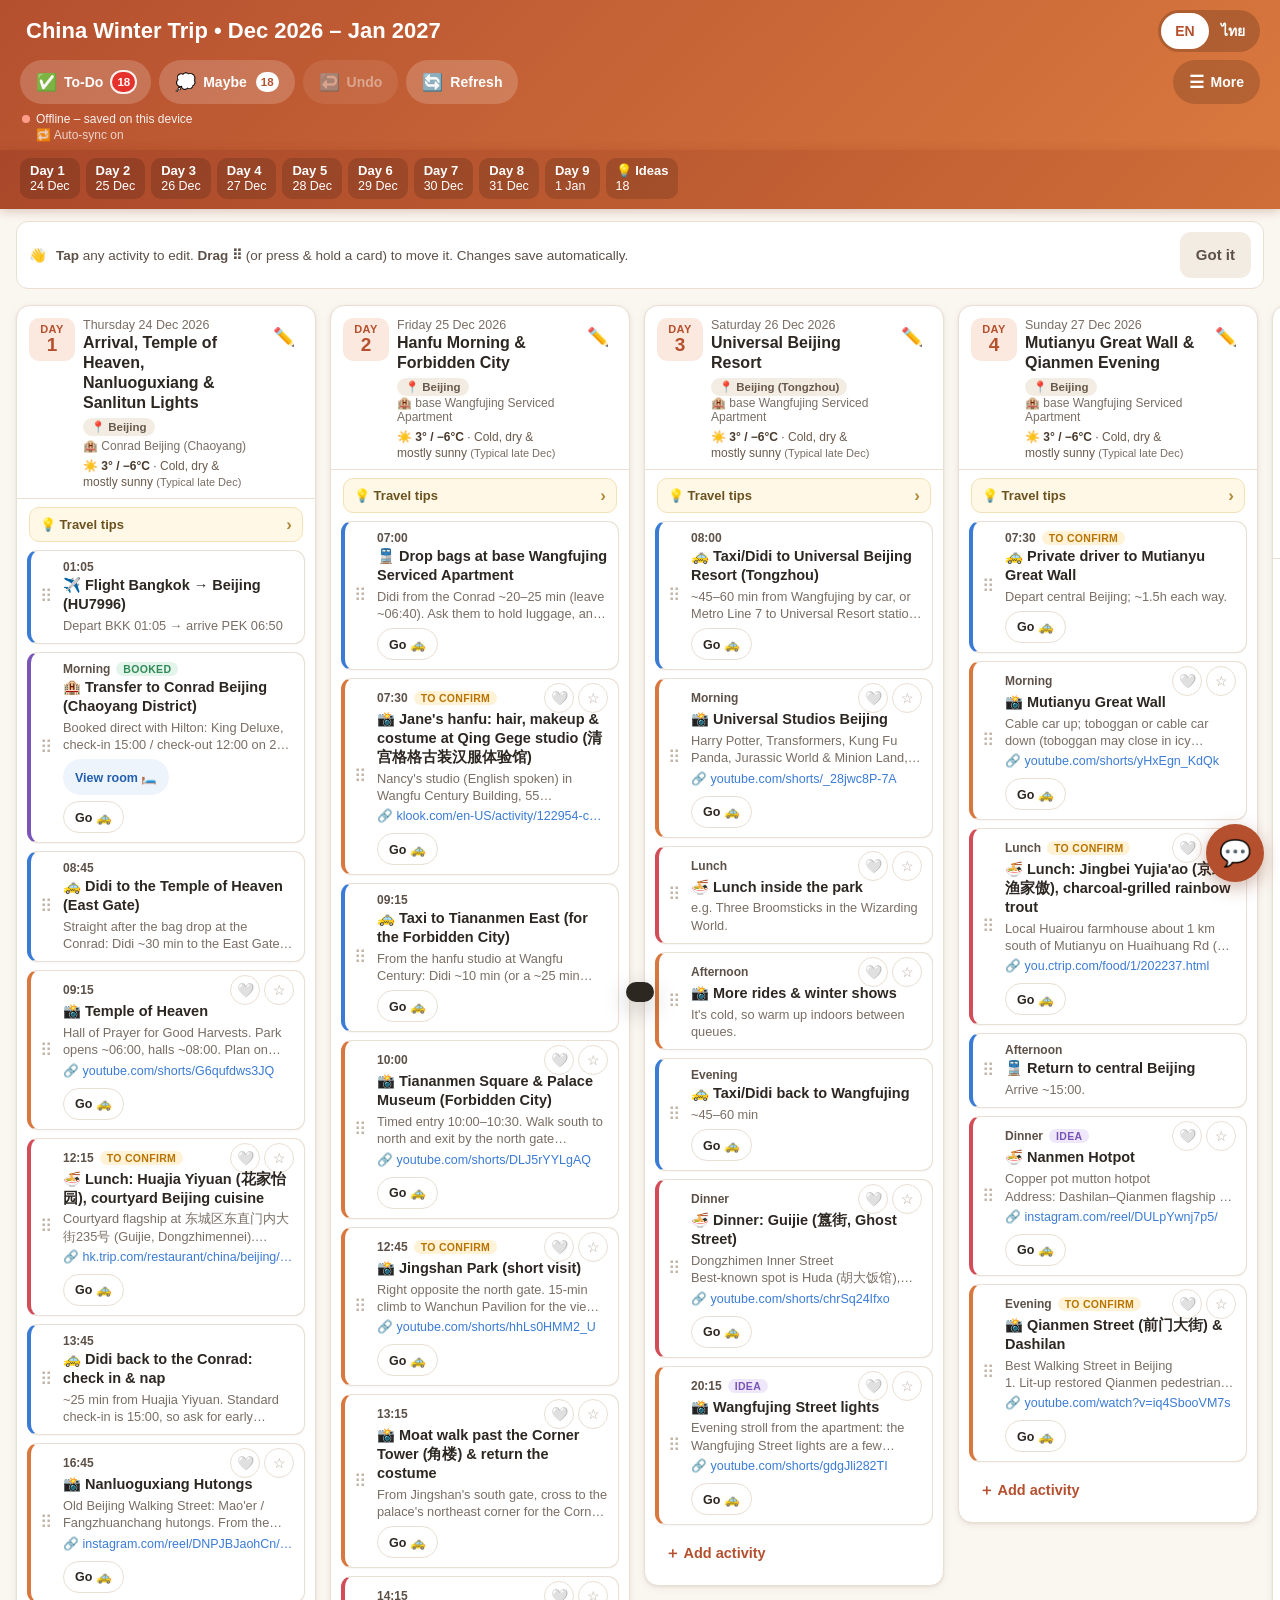
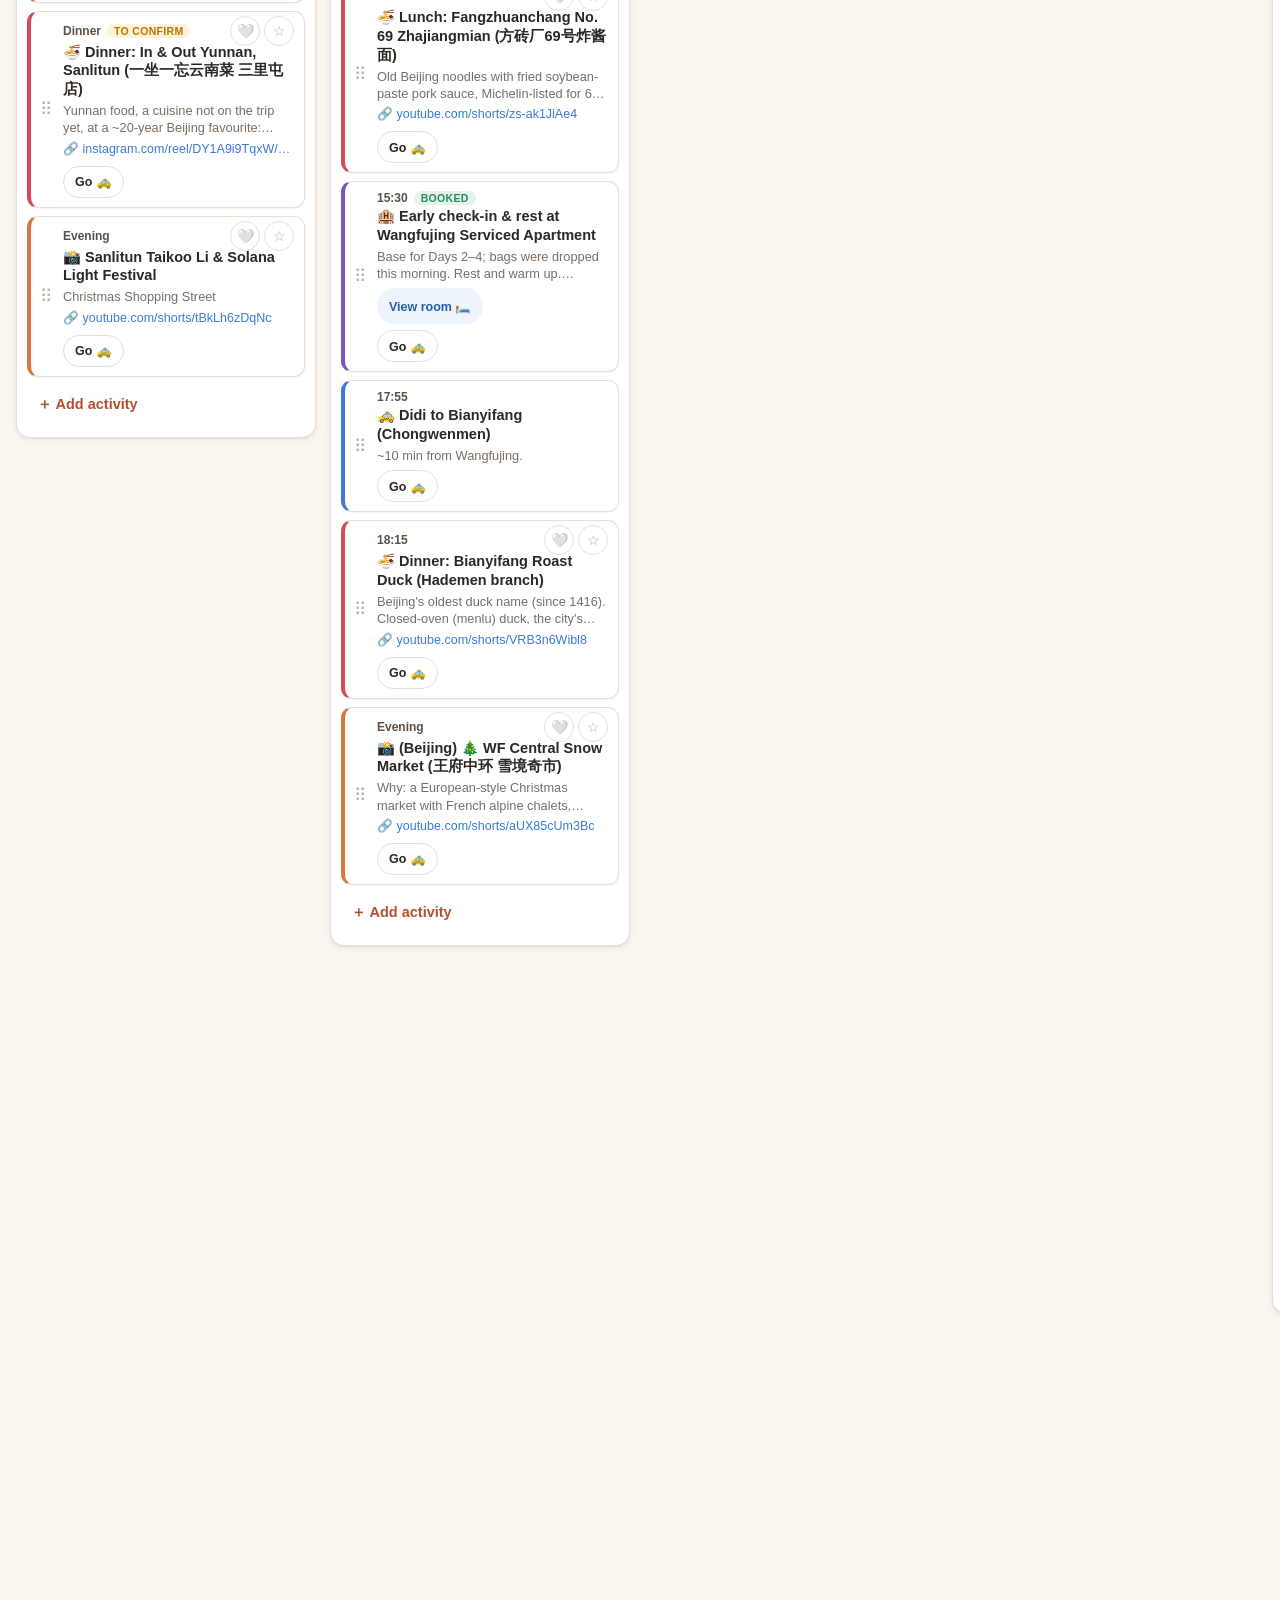
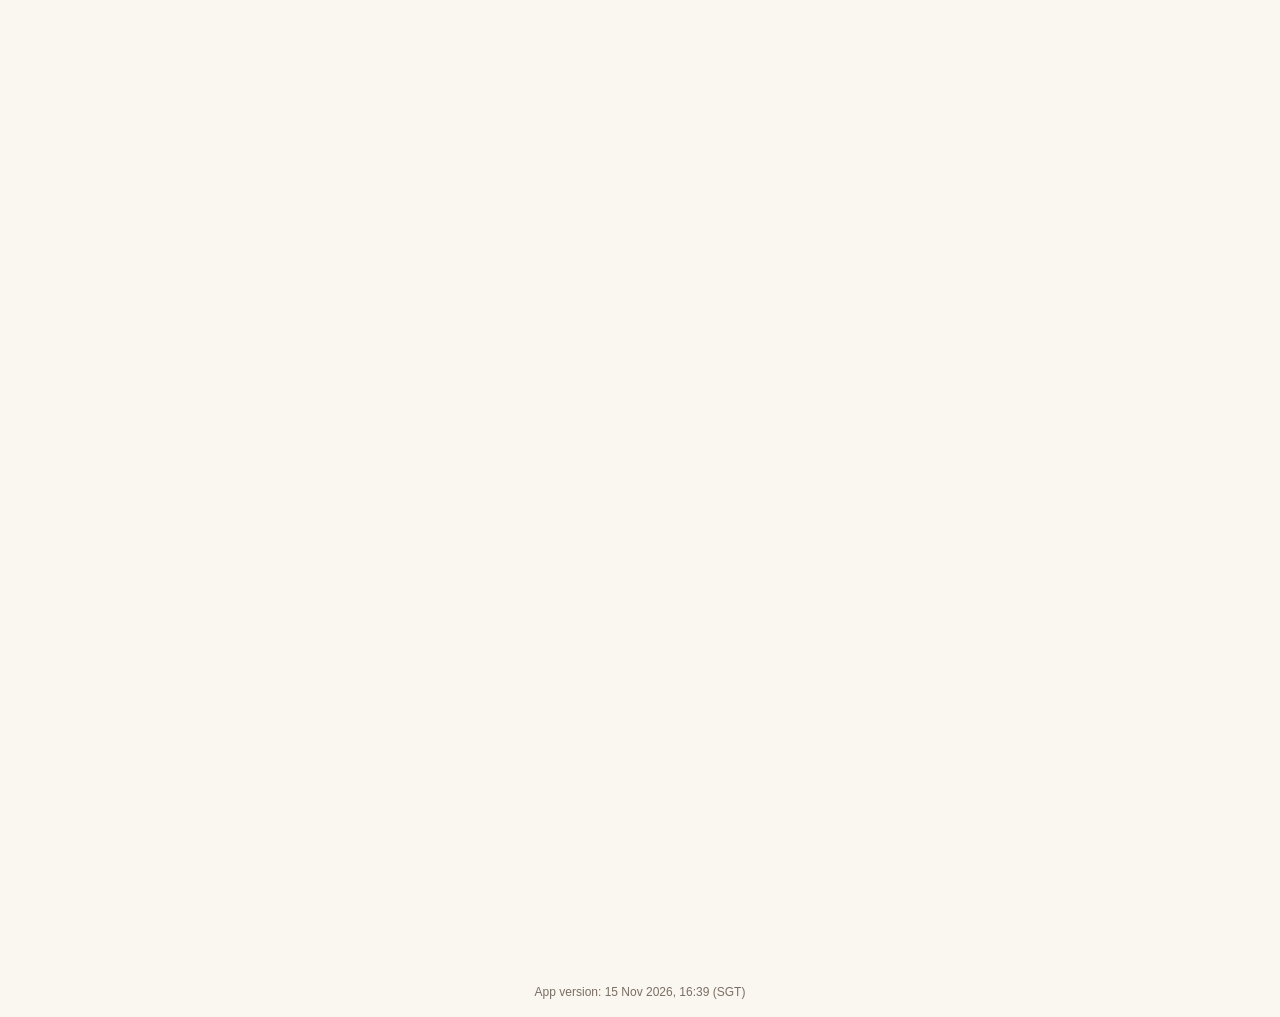
==== commit b80ce8c0: "Add Museum of Art Pudong idea, Day 9 HO1605 seed" ====
--- a/china-trip-planner.html
+++ b/china-trip-planner.html
@@ -4,7 +4,7 @@
 <meta charset="utf-8">
 <meta name="viewport" content="width=device-width, initial-scale=1, viewport-fit=cover">
 <meta name="theme-color" content="#b5502f">
-<meta name="app-build" content="20261115131451">
+<meta name="app-build" content="20261115163900">
 <title>Our China Trip • Trip Planner</title>
 <style>
 :root{
@@ -442,7 +442,7 @@
 <div id="toast" role="status" aria-live="polite"><span id="toastMsg"></span><button id="toastBtn" type="button" hidden data-t="undoShort"></button></div>
 
 <script>
-const BUILD={"id": "20261115131451", "at": "2026-11-15T13:14:51+08:00", "label": "15 Nov 2026, 13:14 (SGT)", "syncId": "ctp-39f343f07e0f3ba36a7f90e5de168d74", "endpoint": "https://textdb.dev/api/data/"};
+const BUILD={"id": "20261115163900", "at": "2026-11-15T16:39:00+08:00", "label": "15 Nov 2026, 16:39 (SGT)", "syncId": "ctp-39f343f07e0f3ba36a7f90e5de168d74", "endpoint": "https://textdb.dev/api/data/"};
 // ORIGINAL plan data (from Travel Planner doc, "China Winter Holiday: 24 Dec - 3 Jan" tab).
 // Text fields are [English, Thai]. Plain strings are used for both languages.
 const D=(date,city,title,stay,tips,items)=>({date,city,title,stay,tips,items});
@@ -669,6 +669,8 @@
     ["Why: Shanghai's trendiest 'youth culture' mall, with rotating pop-ups, art installations, designer-toy and streetwear shops and a light-up facade, then Huaihai Road's big flagships next door. Best: afternoon into evening. Area: 523 Huaihai Rd Middle (Metro Line 1/13 Huangpi Rd S / Xintiandi), a 5–10 min walk from the hotel, so easy for any free hour.","ทำไมต้องไป: ห้างสายวัยรุ่นที่ฮิปที่สุดในเซี่ยงไฮ้ มีป๊อปอัพหมุนเวียน งานอาร์ต ร้านอาร์ตทอย/สตรีทแวร์ ด้านหน้าตึกเปิดไฟสวย เดินต่อถนนไหวไห่ที่มีแฟลกชิปสโตร์เพียบ เวลาดีสุด: บ่ายถึงค่ำ ย่าน: 523 Huaihai Rd Middle (รถไฟใต้ดินสาย 1/13 สถานี South Huangpi Rd / Xintiandi) เดินจากโรงแรมแค่ 5–10 นาที ว่างชั่วโมงไหนก็แวะได้"],"idea","https://www.youtube.com/shorts/PR3GxRfK9MI"),
    I(["Late afternoon (~15:30–16:45)","บ่ายแก่ ๆ (~15:30–16:45)"],"sightseeing",["(Shanghai) Lujiazui Central Green (陆家嘴中心绿地)","(เซี่ยงไฮ้) สวนลู่เจียจุ่ย เซ็นทรัลกรีน (陆家嘴中心绿地)"],
     ["Why: the big park with a lawn and lake right by the Oriental Pearl Tower, ringed by the supertall towers. It's a calm spot for wide 'all the towers in one frame' shots without the skywalk crowds, and the old courtyard mansion inside (Chen Guichun's Old House, 陈桂春旧宅) makes a nice old-meets-new contrast. Free (hours to confirm). Best: late-afternoon light, then walk up to the skywalk for the lights. Area: next to the Oriental Pearl Tower, Lujiazui, Pudong, ~5 min walk from Lujiazui Station (Line 2/14). Pairs with the escalator idea. Not scheduled; could fill Day 7's open afternoon.","ทำไมต้องไป: สวนใหญ่ มีสนามหญ้ากับทะเลสาบ อยู่ติดหอไข่มุก ล้อมรอบด้วยตึกระฟ้า ได้มุมกว้างเก็บตึกครบทุกตึกในเฟรมเดียวแบบไม่ต้องเบียดคนบนสะพานลอย แถมข้างในมีบ้านโบราณแบบจีน (บ้านเก่าเฉินกุ้ยชุน 陈桂春旧宅) ได้ฟีลเก่าตัดใหม่ เข้าฟรี (เวลาเปิดรอยืนยัน) เวลาดีสุด: แสงบ่ายแก่ ๆ แล้วเดินขึ้นสะพานลอยรอดูไฟเปิดต่อ ย่าน: ข้างหอไข่มุก ลู่เจียจุ่ย ผู่ตง เดินจากสถานี Lujiazui (สาย 2/14) ราว 5 นาที ไปคู่กับไอเดียบันไดเลื่อนได้ ยังไม่ได้ใส่ในแผน ใส่ช่วงบ่ายว่างของวันที่ 7 ได้\n📸 ช็อตเด็ด: ยืนริมทะเลสาบให้ตึกสะท้อนน้ำ แล้วถ่ายแนวตั้งเก็บหอไข่มุกกับตึกสามพี่น้องในเฟรมเดียว ใส่เสื้อโค้ทสีสด ๆ จะเด้งกับฉากตึกเทา ๆ มาก"],"idea","https://www.youtube.com/shorts/eFOZCj4-2fs"),
+   I(["Afternoon into the lights (~15:00–18:30)", "บ่ายลากยาวถึงไฟเปิด (~15:00–18:30)"],"sightseeing",["(Shanghai) Museum of Art Pudong (浦东美术馆)", "(เซี่ยงไฮ้) พิพิธภัณฑ์ศิลปะผู่ตง Museum of Art Pudong (浦东美术馆)"],
+    ["Why: Jean Nouvel's white-marble museum on the Lujiazui riverside, right under the Oriental Pearl Tower. The 2F/3F Mirror Hall is a 55 m glass gallery facing the Bund, and the rooftop terrace has 360° views of the Bund and the towers (its LED Mirror Hall show runs every evening from 18:00). On during the trip: Damien Hirst's first solo museum show in China (16 Dec 2026–15 Aug 2027, ~100 works incl. the shark in formaldehyde), Carolina Caycedo's 'Salute of the Whales' (until 21 Feb 2027) and Dimitri's sound-art show (from 18 Dec). Hours: daily 10:00–21:00, last entry 20:00, open on Mondays (closed 16 Nov–15 Dec for the changeover, so fine for our dates). Tickets: no advance booking needed, buy a ticket for the day (official WeChat/site or on-site; passport); timed slots only if it gets crowded, so book ahead for 1 Jan. Area: 2777 Binjiang Ave, enter from Fucheng Rd near Mingzhu Tower Rd; Metro Line 2 Lujiazui, Exit 2. Allow ~2 h. Pairs well with the Lujiazui escalator, the IFC Skywalk and Lujiazui Central Green. Not scheduled; could fill Day 7's open afternoon.", "ทำไมต้องไป: พิพิธภัณฑ์หินอ่อนสีขาวฝีมือ Jean Nouvel ริมแม่น้ำฝั่งลู่เจียจุ่ย อยู่ใต้หอไข่มุกพอดี ไฮไลต์คือ Mirror Hall (镜厅) ชั้น 2–3 ทางเดินกระจกยาว 55 เมตรหันหน้าเข้าเดอะบันด์ กับดาดฟ้าชมวิว 360° เห็นทั้งบันด์และตึกระฟ้า (ทุกเย็นตั้งแต่ 18:00 มีโชว์ไฟ LED บนกระจก Mirror Hall ด้วย) ช่วงที่เราไป: นิทรรศการเดี่ยวครั้งแรกในจีนของ Damien Hirst (16 ธ.ค. 2026–15 ส.ค. 2027 ราว 100 ชิ้น มีฉลามในฟอร์มาลีนตัวดังด้วย) งาน 'Salute of the Whales' ของ Carolina Caycedo (ถึง 21 ก.พ. 2027) และงานศิลปะเสียงของ Dimitri (เริ่ม 18 ธ.ค.) เวลาเปิด: ทุกวัน 10:00–21:00 เข้าได้ถึง 20:00 วันจันทร์ก็เปิด (ปิดปรับปรุง 16 พ.ย.–15 ธ.ค. แต่ช่วงเราไปเปิดแล้ว) ตั๋ว: ไม่ต้องจองล่วงหน้า ซื้อตั๋วตามวันที่จะไป (WeChat/เว็บทางการ หรือหน้างาน ใช้พาสปอร์ต) ถ้าคนเยอะเขาจะให้จองรอบเวลา ถ้าไปวันที่ 1 ม.ค. ซื้อไว้ก่อนนะ ย่าน: 2777 ถนนปินเจียง เข้าทางถนนฟู่เฉิงใกล้ถนนหมิงจูถ่า รถไฟใต้ดินสาย 2 สถานี Lujiazui ทางออก 2 เผื่อเวลาราว 2 ชม. ไปคู่กับบันไดเลื่อนลู่เจียจุ่ย สะพานลอย IFC และสวนเซ็นทรัลกรีนได้เลย ยังไม่ได้ใส่ในแผน ใส่ช่วงบ่ายว่างของวันที่ 7 ได้\n📸 ช็อตเด็ด: ยืนใน Mirror Hall ให้เดอะบันด์อยู่หลังกระจก แล้วถ่ายแนวยาวให้เงาสะท้อนวิ่งไปสุดทางเดิน ขึ้นดาดฟ้าตอนพระอาทิตย์ตก (ราว 16:55) รอบลูอาวร์ไฟบันด์เปิด สวยแบบหนังเลย"],"idea","https://www.museumofartpd.org.cn/en/index"),
    I(["Suggested: Mon 28 or Tue 29 Dec, or Fri 1 Jan, after dark","แนะนำ: จันทร์ 28 หรือ อังคาร 29 ธ.ค. หรือ ศุกร์ 1 ม.ค. หลังมืด"],"sightseeing",["(Shanghai) 🎄 Xintiandi Dongtaili aurora lights (新天地东台里)","(เซี่ยงไฮ้) 🎄 ไฟแสงเหนือที่ซินเทียนตี้ ตงไถหลี่ (新天地东台里)"],
     ["Why: an 'aurora' light show over the restored shikumen lanes of Dongtaili, right in Xintiandi, a few minutes' walk from the Riverdale. Free. Dates: based on 2025 (16 Dec–11 Jan); 2026 dates not announced yet. Suggested: any evening we're home in Xintiandi: Mon 28 or Tue 29 Dec, or Fri 1 Jan before the airport. Area: 111 Ji'an Rd, Huangpu.","ทำไมต้องไป: โชว์ไฟ 'แสงเหนือ' เหนือตรอกบ้านชิคูเหมินที่ตงไถหลี่ ในซินเทียนตี้ เดินจากที่พัก Riverdale ไม่กี่นาทีเอง เข้าฟรี วันที่: อิงจากปี 2025 (16 ธ.ค.–11 ม.ค.) ปี 2026 ยังไม่ประกาศ แนะนำ: คืนไหนก็ได้ที่อยู่แถวซินเทียนตี้ จันทร์ 28 หรืออังคาร 29 ธ.ค. หรือศุกร์ 1 ม.ค. ก่อนไปสนามบิน ย่าน: 111 ถนนจี๋อาน เขตหวงผู่\n📸 รอให้มืดสนิทก่อน (หลัง 17:30) ยืนกลางตรอกแล้วถ่ายเงยให้เห็นไฟ 'แสงเหนือ' ด้านบน เปิดโหมดกลางคืน ให้แสงเขียวม่วงส่องหน้า ใส่โค้ทสีขาวหรือสีอ่อนจะรับสีไฟสวยมาก เดินจากที่พักแป๊บเดียว ไปดึกหน่อยคนน้อยกว่า"],"idea",""),
    I(["Suggested: Wed 30 Dec, free afternoon into evening","แนะนำ: พุธ 30 ธ.ค. บ่ายว่าง ๆ ลากยาวถึงค่ำ"],"sightseeing",["(Shanghai) 🎄 West Bund Dream Center winter lights & ice rink (西岸梦中心)","(เซี่ยงไฮ้) 🎄 ไฟฤดูหนาว & ลานสเก็ตน้ำแข็ง West Bund Dream Center (西岸梦中心)"],
@@ -681,7 +683,7 @@
     ["Why: the easiest option, a few minutes' walk from the Riverdale in the Hubindao mall: the classic Shanghai breakfast set of savoury soy milk, youtiao, ci fan tuan rice rolls and sesame shaobing, in a stylish industrial-chic room. About ¥60–100 for two. Opens early (07:00 in listings; 2026 status and 1 Jan hours to confirm). Caveat: it's a Taiwanese-style chain take on Shanghai breakfast, so pick it if we're tired after the NYE night. Area: 1F, Hubindao Mall, 150 Hubin Rd.","ทำไมต้องไป: ง่ายสุด เดินจาก Riverdale ไม่กี่นาที อยู่ในห้าง Hubindao ชุดอาหารเช้าสไตล์เซี่ยงไฮ้ น้ำเต้าหู้แบบเค็ม ปาท่องโก๋ ข้าวเหนียวปั้น (ฉือฟ่านถวน) และขนมปังงาซาวปิ่ง ร้านตกแต่งเก๋ ถ่ายรูปสวย สองคนราว 60–100 หยวน เปิดเช้า (ในลิสต์บอก 07:00 ปี 2026 กับวันที่ 1 ม.ค. รอยืนยัน) ข้อควรรู้: เป็นเชนสไตล์ไต้หวัน ถ้าเหนื่อยจากคืนเคานต์ดาวน์ อันนี้สบายสุด ย่าน: ชั้น 1 ห้าง Hubindao 150 ถนนหูปิน"],"idea","")
  ]
 };
-const NAV_SEED={"Jane's hanfu: hair, makeup & costume at Qing Gege studio (清宫格格古装汉服体验馆)": {"zh": "清宫格格古装汉服体验馆", "zh_addr": "北京市东城区东安门大街55号王府世纪大厦", "zh_city": "北京"}, "Moat walk past the Corner Tower (角楼) & return the costume": {"zh": "清宫格格古装汉服体验馆", "zh_addr": "北京市东城区东安门大街55号王府世纪大厦", "zh_city": "北京"}, "(Beijing) Nanshan Ski Resort (北京南山滑雪场), Miyun": {"zh": "北京南山滑雪场", "zh_addr": "北京市密云区河南寨镇圣水头村", "zh_city": "北京"}, "Flight Bangkok → Beijing (HU7996)": {"nav": false}, "Transfer to Conrad Beijing (Chaoyang District)": {"zh": "北京康莱德酒店", "zh_addr": "北京市朝阳区东三环北路29号", "zh_city": "北京"}, "Lunch: Huajia Yiyuan (花家怡园), courtyard Beijing cuisine": {"zh": "花家怡园(四合院总店)", "zh_addr": "北京市东城区东直门内大街235号", "zh_city": "北京"}, "Lama Temple (Yonghegong)": {"zh": "雍和宫", "zh_addr": "北京市东城区雍和宫大街12号", "zh_city": "北京"}, "Wudaoying Hutong: Coffee & Snacks": {"zh": "五道营胡同", "zh_addr": "北京市东城区五道营胡同", "zh_city": "北京"}, "Guozijian Street": {"zh": "国子监街", "zh_addr": "北京市东城区国子监街", "zh_city": "北京"}, "Nanluoguxiang Hutongs": {"zh": "南锣鼓巷", "zh_addr": "北京市东城区南锣鼓巷", "zh_city": "北京"}, "Dinner: In & Out Yunnan, Sanlitun (一坐一忘云南菜 三里屯店)": {"zh": "一坐一忘云南菜(三里屯店)", "zh_addr": "北京市朝阳区幸福三村北街1号（三里屯北小街1号）", "zh_city": "北京"}, "Sanlitun Taikoo Li & Solana Light Festival": {"zh": "三里屯太古里", "zh_addr": "北京市朝阳区三里屯路19号", "zh_city": "北京"}, "Drop bags at Wangfujing Serviced Apartment": {"zh": "base佰舍服务式公寓(北京王府井隆福寺街店)", "zh_addr": "北京市东城区钱粮胡同17号", "zh_city": "北京"}, "Temple of Heaven": {"zh": "天坛公园(东门)", "zh_addr": "北京市东城区天坛路甲1号（天坛公园东门）", "zh_city": "北京"}, "Taxi to Tiananmen East (for the Forbidden City)": {"zh": "天安门东地铁站", "zh_addr": "北京市东城区东长安街（天安门东）", "zh_city": "北京"}, "Tiananmen Square & Palace Museum (Forbidden City)": {"zh": "故宫博物院", "zh_addr": "北京市东城区景山前街4号（午门进）", "zh_city": "北京"}, "Jingshan Park (short visit)": {"zh": "景山公园", "zh_addr": "北京市西城区景山西街44号", "zh_city": "北京"}, "Lunch: Fangzhuanchang No. 69 Zhajiangmian (方砖厂69号炸酱面)": {"zh": "方砖厂69号炸酱面", "zh_addr": "北京市东城区方砖厂胡同1号", "zh_city": "北京"}, "Early check-in & rest at Wangfujing Serviced Apartment": {"zh": "base佰舍服务式公寓(北京王府井隆福寺街店)", "zh_addr": "北京市东城区钱粮胡同17号", "zh_city": "北京"}, "Didi to Bianyifang (Chongwenmen)": {"zh": "便宜坊烤鸭(哈德门店)", "zh_addr": "北京市东城区崇文门外大街16号便宜坊大厦4层", "zh_city": "北京"}, "Dinner: Bianyifang Roast Duck (Hademen branch)": {"zh": "便宜坊烤鸭(哈德门店)", "zh_addr": "北京市东城区崇文门外大街16号便宜坊大厦4层", "zh_city": "北京"}, "Taxi/Didi to Universal Beijing Resort (Tongzhou)": {"zh": "北京环球影城主题公园", "zh_addr": "北京市通州区北京环球度假区（地铁环球度假区站旁）", "zh_city": "北京"}, "Universal Studios Beijing": {"zh": "北京环球影城主题公园", "zh_addr": "北京市通州区北京环球度假区（地铁环球度假区站旁）", "zh_city": "北京"}, "Lunch inside the park": {"nav": false}, "More rides & winter shows": {"nav": false}, "Taxi/Didi back to Wangfujing": {"zh": "base佰舍服务式公寓(北京王府井隆福寺街店)", "zh_addr": "北京市东城区钱粮胡同17号", "zh_city": "北京"}, "Dinner: Guijie (簋街, Ghost Street)": {"zh": "胡大饭馆(簋街总店)", "zh_addr": "北京市东城区东直门内大街233号（簋街）", "zh_city": "北京"}, "Wangfujing Street lights": {"zh": "王府井步行街", "zh_addr": "北京市东城区王府井大街", "zh_city": "北京"}, "Private driver to Mutianyu Great Wall": {"zh": "慕田峪长城", "zh_addr": "北京市怀柔区渤海镇慕田峪村", "zh_city": "北京"}, "Mutianyu Great Wall": {"zh": "慕田峪长城", "zh_addr": "北京市怀柔区渤海镇慕田峪村", "zh_city": "北京"}, "Lunch: Jingbei Yujia'ao (京北渔家傲), charcoal-grilled rainbow trout": {"zh": "京北渔家傲", "zh_addr": "北京市怀柔区渤海镇苇店村北100米", "zh_city": "北京"}, "Return to central Beijing": {"nav": false}, "Nanmen Hotpot": {"zh": "南门铜锅涮肉(大栅栏前门旗舰店6店)", "zh_addr": "北京市西城区大栅栏西街36号", "zh_city": "北京"}, "Qianmen Street (前门大街) & Dashilan": {"zh": "前门大街", "zh_addr": "北京市东城区前门大街", "zh_city": "北京"}, "Slow morning & check-out: Wangfujing Serviced Apartment": {"zh": "base佰舍服务式公寓(北京王府井隆福寺街店)", "zh_addr": "北京市东城区钱粮胡同17号", "zh_city": "北京"}, "Pack, check out & leave the bags: Wangfujing Serviced Apartment": {"zh": "base佰舍服务式公寓(北京王府井隆福寺街店)", "zh_addr": "北京市东城区钱粮胡同17号", "zh_city": "北京"}, "Didi to Beijing South Railway Station (北京南站)": {"zh": "北京南站", "zh_addr": "北京市丰台区永外大街车站路12号", "zh_city": "北京"}, "Train Beijing South → Shanghai Hongqiao": {"zh": "北京南站", "zh_addr": "北京市丰台区永外大街车站路12号", "zh_city": "北京"}, "Check in: Riverdale Residence Xintiandi": {"zh": "长河国际公寓·新天地", "zh_addr": "上海市黄浦区寿宁路98号", "zh_city": "上海"}, "LV Ship \"The Louis\" HKRI Taikoo Hui": {"zh": "兴业太古汇", "zh_addr": "上海市静安区南京西路789号兴业太古汇", "zh_city": "上海"}, "Dinner: Long Time Ago Mutton Skewers 很久以前羊肉串": {"zh": "很久以前羊肉串", "zh_addr": "", "zh_city": "上海"}, "Morning jog: Taipingqiao Park & Fuxing Park loop": {"zh": "太平桥公园", "zh_addr": "上海市黄浦区自忠路170号", "zh_city": "上海"}, "Yu Garden (Yuyuan) & shengjianbao lunch": {"zh": "豫园", "zh_addr": "上海市黄浦区福佑路168号（豫园北门）", "zh_city": "上海"}, "Former French Concession: Wukang Rd & Anfu Rd": {"zh": "武康路", "zh_addr": "上海市徐汇区武康路（近安福路）", "zh_city": "上海"}, "Fuxing Road (复兴路) walk: Wukang Mansion → Fuxing Park → Xintiandi": {"zh": "武康大楼", "zh_addr": "上海市徐汇区淮海中路1842-1858号", "zh_city": "上海"}, "Dinner: 重庆高老九 Chongqing Gaolaojiu Hot Pot (Shanghai Flagship Store)": {"zh": "重庆高老九火锅(上海旗舰店)", "zh_addr": "上海市黄浦区九江路399号华盛大厦2楼", "zh_city": "上海"}, "Morning jog: The Bund to North Bund riverside": {"zh": "外滩", "zh_addr": "上海市黄浦区中山东一路（延安东路口）", "zh_city": "上海"}, "Jing'an Temple & Zhangyuan complex": {"zh": "静安寺", "zh_addr": "上海市静安区南京西路1686号", "zh_city": "上海"}, "No plans": {"nav": false}, "Dinner: Shanghai Gong Yan (宫宴)": {"zh": "宫宴(上海店)", "zh_addr": "上海市静安区北京西路1485号1幢", "zh_city": "上海"}, "Didi from Xintiandi to Shanghai Disney Resort": {"zh": "上海迪士尼乐园", "zh_addr": "上海市浦东新区川沙新镇黄赵路310号", "zh_city": "上海"}, "Shanghai Disneyland": {"zh": "上海迪士尼乐园", "zh_addr": "上海市浦东新区川沙新镇黄赵路310号", "zh_city": "上海"}, "Rope drop → Zootopia: Hot Pursuit (疯狂动物城：热力追踪)": {"nav": false}, "Pirates of the Caribbean: Battle for the Sunken Treasure": {"nav": false}, "Soaring Over the Horizon (Adventure Isle)": {"nav": false}, "Early lunch (mobile order in the app)": {"nav": false}, "Fantasyland: Seven Dwarfs Mine Train, Peter Pan's Flight, Winnie the Pooh": {"nav": false}, "Tomorrowland: TRON Lightcycle Power Run & Buzz Lightyear Planet Rescue": {"nav": false}, "Toy Story Land: Rex's Racer & Slinky Dog Spin": {"nav": false}, "Early dinner & warm up indoors": {"nav": false}, "NYE Fireworks & Castle Projection Show": {"nav": false}, "New Year Countdown at Shanghai Disneyland (castle fireworks)": {"nav": false}, "Metro Line 11 back to Xintiandi": {"zh": "迪士尼地铁站", "zh_addr": "上海市浦东新区上海迪士尼度假区（地铁11号线迪士尼站）", "zh_city": "上海"}, "China Eastern MU543, Shanghai Pudong (PVG) 23:35 → Singapore Changi (SIN) 05:25 on 2 Jan, nonstop": {"zh": "上海浦东国际机场T1航站楼", "zh_addr": "上海市浦东新区上海浦东国际机场T1航站楼", "zh_city": "上海"}, "Juneyao Airlines HO1605, Shanghai Pudong (PVG) T2 16:15 → Singapore Changi (SIN) T4 22:10, nonstop": {"zh": "上海浦东国际机场T2航站楼", "zh_addr": "上海市浦东新区上海浦东国际机场T2航站楼", "zh_city": "上海"}, "(Beijing) SKP & SKP-S (华贸SKP), Guomao": {"zh": "北京SKP", "zh_addr": "北京市朝阳区建国路87号", "zh_city": "北京"}, "(Beijing) Forbidden City Corner Tower at sunset (故宫角楼)": {"zh": "故宫角楼", "zh_addr": "北京市东城区景山前街（故宫东北角楼）", "zh_city": "北京"}, "(Beijing) Hanfu / Qing-style costume photoshoot (汉服旅拍)": {"nav": false}, "(Beijing) 798 Art District (798艺术区)": {"zh": "798艺术区", "zh_addr": "北京市朝阳区酒仙桥路2号", "zh_city": "北京"}, "(Beijing) The Place sky screen (世贸天阶)": {"zh": "世贸天阶", "zh_addr": "北京市朝阳区光华路甲9号", "zh_city": "北京"}, "(Shanghai) Columbia Circle (上生·新所)": {"zh": "上生·新所", "zh_addr": "上海市长宁区延安西路1262号", "zh_city": "上海"}, "(Shanghai) IFC Mall & Lujiazui Circular Skywalk (国金中心 · 陆家嘴环形天桥)": {"zh": "上海国金中心商场", "zh_addr": "上海市浦东新区世纪大道8号", "zh_city": "上海"}, "(Shanghai) Tianzifang lanes (田子坊)": {"zh": "田子坊", "zh_addr": "上海市黄浦区泰康路210弄", "zh_city": "上海"}, "(Shanghai) 1933 Old Millfun (1933老场坊)": {"zh": "1933老场坊", "zh_addr": "上海市虹口区沙泾路10号", "zh_city": "上海"}, "(Shanghai) TX Huaihai youth mall & Huaihai Rd (TX淮海 · 淮海中路)": {"zh": "TX淮海", "zh_addr": "上海市黄浦区淮海中路523号", "zh_city": "上海"}, "(Shanghai) The Lujiazui 'skyline reveal' escalator, Metro Exit 6 (陆家嘴站6号口)": {"zh": "陆家嘴地铁站6号口", "zh_addr": "上海市浦东新区（陆家嘴地铁站6号口，近国金中心）", "zh_city": "上海"}, "(Shanghai) Lujiazui Central Green (陆家嘴中心绿地)": {"zh": "陆家嘴中心绿地", "zh_addr": "上海市浦东新区陆家嘴环路717号", "zh_city": "上海"}, "(Beijing) 🎄 WF Central Snow Market (王府中环 雪境奇市)": {"zh": "王府中环 雪境奇市", "zh_addr": "北京市东城区王府井大街269号王府中环3层", "zh_city": "北京"}, "(Shanghai) 🎄 Jing'an Kerry Centre festive lights & rotating tree (静安嘉里中心)": {"zh": "静安嘉里中心", "zh_addr": "上海市静安区南京西路1515号", "zh_city": "上海"}, "(Shanghai) 🎄 Xintiandi Dongtaili aurora lights (新天地东台里)": {"zh": "新天地东台里", "zh_addr": "上海市黄浦区吉安路111号", "zh_city": "上海"}, "(Shanghai) 🎄 West Bund Dream Center winter lights & ice rink (西岸梦中心)": {"zh": "西岸梦中心", "zh_addr": "上海市徐汇区龙腾大道2266号", "zh_city": "上海"}, "(Shanghai) 🎄 Christmas market at Columbia Circle (上生·新所)": {"zh": "上生·新所", "zh_addr": "上海市长宁区延安西路1262号", "zh_city": "上海"}, "(Shanghai) 🎄 Rockbund German Christkindlmarkt (洛克外滩源)": {"zh": "洛克外滩源", "zh_addr": "上海市黄浦区圆明园路与北京东路交叉口", "zh_city": "上海"}, "Brunch: Jia Jia Tang Bao (佳家汤包), Huanghe Rd: Shanghai soup dumplings": {"zh": "佳家汤包(黄河路店)", "zh_addr": "上海市黄浦区黄河路127号", "zh_city": "上海"}, "Check-out: Riverdale Residence Xintiandi": {"zh": "长河国际公寓·新天地", "zh_addr": "上海市黄浦区寿宁路98号", "zh_city": "上海"}, "Didi to Shanghai Pudong Airport T2 (PVG)": {"zh": "上海浦东国际机场T2航站楼", "zh_addr": "上海市浦东新区上海浦东国际机场T2航站楼", "zh_city": "上海"}, "(Shanghai) Day 9 brunch option: Da Hu Chun shengjian (大壶春), Sichuan Middle Rd": {"zh": "大壶春(四川中路店)", "zh_addr": "上海市黄浦区四川中路136号", "zh_city": "上海"}, "(Shanghai) Day 9 brunch option: Crystal Jade dim sum (翡翠酒家), Xintiandi South Block": {"zh": "翡翠酒家(新天地南里店)", "zh_addr": "上海市黄浦区兴业路123弄新天地南里6-7号2楼", "zh_city": "上海"}, "(Shanghai) Day 9 brunch option: Taoyuan Village breakfast (桃园眷村), Xintiandi": {"zh": "桃园眷村(新天地店)", "zh_addr": "上海市黄浦区湖滨路150号湖滨道购物中心1层", "zh_city": "上海"}, "Drop bags at base Wangfujing Serviced Apartment": {"zh": "base佰舍服务式公寓(北京王府井隆福寺街店)", "zh_addr": "北京市东城区钱粮胡同17号", "zh_city": "北京"}, "🎄 Jing'an Kerry Centre festive lights & rotating tree (静安嘉里中心)": {"zh": "静安嘉里中心", "zh_addr": "上海市静安区南京西路1515号", "zh_city": "上海"}, "🎄 Rockbund German Christkindlmarkt (洛克外滩源)": {"zh": "洛克外滩源", "zh_addr": "上海市黄浦区圆明园路与北京东路交叉口", "zh_city": "上海"}, "🎄 Christmas market at Columbia Circle (上生·新所)": {"zh": "上生·新所", "zh_addr": "上海市长宁区延安西路1262号", "zh_city": "上海"}};
+const NAV_SEED={"(Shanghai) Museum of Art Pudong (浦东美术馆)": {"zh": "浦东美术馆", "zh_addr": "上海市浦东新区滨江大道2777号", "zh_city": "上海"}, "Jane's hanfu: hair, makeup & costume at Qing Gege studio (清宫格格古装汉服体验馆)": {"zh": "清宫格格古装汉服体验馆", "zh_addr": "北京市东城区东安门大街55号王府世纪大厦", "zh_city": "北京"}, "Moat walk past the Corner Tower (角楼) & return the costume": {"zh": "清宫格格古装汉服体验馆", "zh_addr": "北京市东城区东安门大街55号王府世纪大厦", "zh_city": "北京"}, "(Beijing) Nanshan Ski Resort (北京南山滑雪场), Miyun": {"zh": "北京南山滑雪场", "zh_addr": "北京市密云区河南寨镇圣水头村", "zh_city": "北京"}, "Flight Bangkok → Beijing (HU7996)": {"nav": false}, "Transfer to Conrad Beijing (Chaoyang District)": {"zh": "北京康莱德酒店", "zh_addr": "北京市朝阳区东三环北路29号", "zh_city": "北京"}, "Lunch: Huajia Yiyuan (花家怡园), courtyard Beijing cuisine": {"zh": "花家怡园(四合院总店)", "zh_addr": "北京市东城区东直门内大街235号", "zh_city": "北京"}, "Lama Temple (Yonghegong)": {"zh": "雍和宫", "zh_addr": "北京市东城区雍和宫大街12号", "zh_city": "北京"}, "Wudaoying Hutong: Coffee & Snacks": {"zh": "五道营胡同", "zh_addr": "北京市东城区五道营胡同", "zh_city": "北京"}, "Guozijian Street": {"zh": "国子监街", "zh_addr": "北京市东城区国子监街", "zh_city": "北京"}, "Nanluoguxiang Hutongs": {"zh": "南锣鼓巷", "zh_addr": "北京市东城区南锣鼓巷", "zh_city": "北京"}, "Dinner: In & Out Yunnan, Sanlitun (一坐一忘云南菜 三里屯店)": {"zh": "一坐一忘云南菜(三里屯店)", "zh_addr": "北京市朝阳区幸福三村北街1号（三里屯北小街1号）", "zh_city": "北京"}, "Sanlitun Taikoo Li & Solana Light Festival": {"zh": "三里屯太古里", "zh_addr": "北京市朝阳区三里屯路19号", "zh_city": "北京"}, "Drop bags at Wangfujing Serviced Apartment": {"zh": "base佰舍服务式公寓(北京王府井隆福寺街店)", "zh_addr": "北京市东城区钱粮胡同17号", "zh_city": "北京"}, "Temple of Heaven": {"zh": "天坛公园(东门)", "zh_addr": "北京市东城区天坛路甲1号（天坛公园东门）", "zh_city": "北京"}, "Taxi to Tiananmen East (for the Forbidden City)": {"zh": "天安门东地铁站", "zh_addr": "北京市东城区东长安街（天安门东）", "zh_city": "北京"}, "Tiananmen Square & Palace Museum (Forbidden City)": {"zh": "故宫博物院", "zh_addr": "北京市东城区景山前街4号（午门进）", "zh_city": "北京"}, "Jingshan Park (short visit)": {"zh": "景山公园", "zh_addr": "北京市西城区景山西街44号", "zh_city": "北京"}, "Lunch: Fangzhuanchang No. 69 Zhajiangmian (方砖厂69号炸酱面)": {"zh": "方砖厂69号炸酱面", "zh_addr": "北京市东城区方砖厂胡同1号", "zh_city": "北京"}, "Early check-in & rest at Wangfujing Serviced Apartment": {"zh": "base佰舍服务式公寓(北京王府井隆福寺街店)", "zh_addr": "北京市东城区钱粮胡同17号", "zh_city": "北京"}, "Didi to Bianyifang (Chongwenmen)": {"zh": "便宜坊烤鸭(哈德门店)", "zh_addr": "北京市东城区崇文门外大街16号便宜坊大厦4层", "zh_city": "北京"}, "Dinner: Bianyifang Roast Duck (Hademen branch)": {"zh": "便宜坊烤鸭(哈德门店)", "zh_addr": "北京市东城区崇文门外大街16号便宜坊大厦4层", "zh_city": "北京"}, "Taxi/Didi to Universal Beijing Resort (Tongzhou)": {"zh": "北京环球影城主题公园", "zh_addr": "北京市通州区北京环球度假区（地铁环球度假区站旁）", "zh_city": "北京"}, "Universal Studios Beijing": {"zh": "北京环球影城主题公园", "zh_addr": "北京市通州区北京环球度假区（地铁环球度假区站旁）", "zh_city": "北京"}, "Lunch inside the park": {"nav": false}, "More rides & winter shows": {"nav": false}, "Taxi/Didi back to Wangfujing": {"zh": "base佰舍服务式公寓(北京王府井隆福寺街店)", "zh_addr": "北京市东城区钱粮胡同17号", "zh_city": "北京"}, "Dinner: Guijie (簋街, Ghost Street)": {"zh": "胡大饭馆(簋街总店)", "zh_addr": "北京市东城区东直门内大街233号（簋街）", "zh_city": "北京"}, "Wangfujing Street lights": {"zh": "王府井步行街", "zh_addr": "北京市东城区王府井大街", "zh_city": "北京"}, "Private driver to Mutianyu Great Wall": {"zh": "慕田峪长城", "zh_addr": "北京市怀柔区渤海镇慕田峪村", "zh_city": "北京"}, "Mutianyu Great Wall": {"zh": "慕田峪长城", "zh_addr": "北京市怀柔区渤海镇慕田峪村", "zh_city": "北京"}, "Lunch: Jingbei Yujia'ao (京北渔家傲), charcoal-grilled rainbow trout": {"zh": "京北渔家傲", "zh_addr": "北京市怀柔区渤海镇苇店村北100米", "zh_city": "北京"}, "Return to central Beijing": {"nav": false}, "Nanmen Hotpot": {"zh": "南门铜锅涮肉(大栅栏前门旗舰店6店)", "zh_addr": "北京市西城区大栅栏西街36号", "zh_city": "北京"}, "Qianmen Street (前门大街) & Dashilan": {"zh": "前门大街", "zh_addr": "北京市东城区前门大街", "zh_city": "北京"}, "Slow morning & check-out: Wangfujing Serviced Apartment": {"zh": "base佰舍服务式公寓(北京王府井隆福寺街店)", "zh_addr": "北京市东城区钱粮胡同17号", "zh_city": "北京"}, "Pack, check out & leave the bags: Wangfujing Serviced Apartment": {"zh": "base佰舍服务式公寓(北京王府井隆福寺街店)", "zh_addr": "北京市东城区钱粮胡同17号", "zh_city": "北京"}, "Didi to Beijing South Railway Station (北京南站)": {"zh": "北京南站", "zh_addr": "北京市丰台区永外大街车站路12号", "zh_city": "北京"}, "Train Beijing South → Shanghai Hongqiao": {"zh": "北京南站", "zh_addr": "北京市丰台区永外大街车站路12号", "zh_city": "北京"}, "Check in: Riverdale Residence Xintiandi": {"zh": "长河国际公寓·新天地", "zh_addr": "上海市黄浦区寿宁路98号", "zh_city": "上海"}, "LV Ship \"The Louis\" HKRI Taikoo Hui": {"zh": "兴业太古汇", "zh_addr": "上海市静安区南京西路789号兴业太古汇", "zh_city": "上海"}, "Dinner: Long Time Ago Mutton Skewers 很久以前羊肉串": {"zh": "很久以前羊肉串", "zh_addr": "", "zh_city": "上海"}, "Morning jog: Taipingqiao Park & Fuxing Park loop": {"zh": "太平桥公园", "zh_addr": "上海市黄浦区自忠路170号", "zh_city": "上海"}, "Yu Garden (Yuyuan) & shengjianbao lunch": {"zh": "豫园", "zh_addr": "上海市黄浦区福佑路168号（豫园北门）", "zh_city": "上海"}, "Former French Concession: Wukang Rd & Anfu Rd": {"zh": "武康路", "zh_addr": "上海市徐汇区武康路（近安福路）", "zh_city": "上海"}, "Fuxing Road (复兴路) walk: Wukang Mansion → Fuxing Park → Xintiandi": {"zh": "武康大楼", "zh_addr": "上海市徐汇区淮海中路1842-1858号", "zh_city": "上海"}, "Dinner: 重庆高老九 Chongqing Gaolaojiu Hot Pot (Shanghai Flagship Store)": {"zh": "重庆高老九火锅(上海旗舰店)", "zh_addr": "上海市黄浦区九江路399号华盛大厦2楼", "zh_city": "上海"}, "Morning jog: The Bund to North Bund riverside": {"zh": "外滩", "zh_addr": "上海市黄浦区中山东一路（延安东路口）", "zh_city": "上海"}, "Jing'an Temple & Zhangyuan complex": {"zh": "静安寺", "zh_addr": "上海市静安区南京西路1686号", "zh_city": "上海"}, "No plans": {"nav": false}, "Dinner: Shanghai Gong Yan (宫宴)": {"zh": "宫宴(上海店)", "zh_addr": "上海市静安区北京西路1485号1幢", "zh_city": "上海"}, "Didi from Xintiandi to Shanghai Disney Resort": {"zh": "上海迪士尼乐园", "zh_addr": "上海市浦东新区川沙新镇黄赵路310号", "zh_city": "上海"}, "Shanghai Disneyland": {"zh": "上海迪士尼乐园", "zh_addr": "上海市浦东新区川沙新镇黄赵路310号", "zh_city": "上海"}, "Rope drop → Zootopia: Hot Pursuit (疯狂动物城：热力追踪)": {"nav": false}, "Pirates of the Caribbean: Battle for the Sunken Treasure": {"nav": false}, "Soaring Over the Horizon (Adventure Isle)": {"nav": false}, "Early lunch (mobile order in the app)": {"nav": false}, "Fantasyland: Seven Dwarfs Mine Train, Peter Pan's Flight, Winnie the Pooh": {"nav": false}, "Tomorrowland: TRON Lightcycle Power Run & Buzz Lightyear Planet Rescue": {"nav": false}, "Toy Story Land: Rex's Racer & Slinky Dog Spin": {"nav": false}, "Early dinner & warm up indoors": {"nav": false}, "NYE Fireworks & Castle Projection Show": {"nav": false}, "New Year Countdown at Shanghai Disneyland (castle fireworks)": {"nav": false}, "Metro Line 11 back to Xintiandi": {"zh": "迪士尼地铁站", "zh_addr": "上海市浦东新区上海迪士尼度假区（地铁11号线迪士尼站）", "zh_city": "上海"}, "China Eastern MU543, Shanghai Pudong (PVG) 23:35 → Singapore Changi (SIN) 05:25 on 2 Jan, nonstop": {"zh": "上海浦东国际机场T1航站楼", "zh_addr": "上海市浦东新区上海浦东国际机场T1航站楼", "zh_city": "上海"}, "Juneyao Airlines HO1605, Shanghai Pudong (PVG) T2 16:15 → Singapore Changi (SIN) T4 22:10, nonstop": {"zh": "上海浦东国际机场T2航站楼", "zh_addr": "上海市浦东新区上海浦东国际机场T2航站楼", "zh_city": "上海"}, "(Beijing) SKP & SKP-S (华贸SKP), Guomao": {"zh": "北京SKP", "zh_addr": "北京市朝阳区建国路87号", "zh_city": "北京"}, "(Beijing) Forbidden City Corner Tower at sunset (故宫角楼)": {"zh": "故宫角楼", "zh_addr": "北京市东城区景山前街（故宫东北角楼）", "zh_city": "北京"}, "(Beijing) Hanfu / Qing-style costume photoshoot (汉服旅拍)": {"nav": false}, "(Beijing) 798 Art District (798艺术区)": {"zh": "798艺术区", "zh_addr": "北京市朝阳区酒仙桥路2号", "zh_city": "北京"}, "(Beijing) The Place sky screen (世贸天阶)": {"zh": "世贸天阶", "zh_addr": "北京市朝阳区光华路甲9号", "zh_city": "北京"}, "(Shanghai) Columbia Circle (上生·新所)": {"zh": "上生·新所", "zh_addr": "上海市长宁区延安西路1262号", "zh_city": "上海"}, "(Shanghai) IFC Mall & Lujiazui Circular Skywalk (国金中心 · 陆家嘴环形天桥)": {"zh": "上海国金中心商场", "zh_addr": "上海市浦东新区世纪大道8号", "zh_city": "上海"}, "(Shanghai) Tianzifang lanes (田子坊)": {"zh": "田子坊", "zh_addr": "上海市黄浦区泰康路210弄", "zh_city": "上海"}, "(Shanghai) 1933 Old Millfun (1933老场坊)": {"zh": "1933老场坊", "zh_addr": "上海市虹口区沙泾路10号", "zh_city": "上海"}, "(Shanghai) TX Huaihai youth mall & Huaihai Rd (TX淮海 · 淮海中路)": {"zh": "TX淮海", "zh_addr": "上海市黄浦区淮海中路523号", "zh_city": "上海"}, "(Shanghai) The Lujiazui 'skyline reveal' escalator, Metro Exit 6 (陆家嘴站6号口)": {"zh": "陆家嘴地铁站6号口", "zh_addr": "上海市浦东新区（陆家嘴地铁站6号口，近国金中心）", "zh_city": "上海"}, "(Shanghai) Lujiazui Central Green (陆家嘴中心绿地)": {"zh": "陆家嘴中心绿地", "zh_addr": "上海市浦东新区陆家嘴环路717号", "zh_city": "上海"}, "(Beijing) 🎄 WF Central Snow Market (王府中环 雪境奇市)": {"zh": "王府中环 雪境奇市", "zh_addr": "北京市东城区王府井大街269号王府中环3层", "zh_city": "北京"}, "(Shanghai) 🎄 Jing'an Kerry Centre festive lights & rotating tree (静安嘉里中心)": {"zh": "静安嘉里中心", "zh_addr": "上海市静安区南京西路1515号", "zh_city": "上海"}, "(Shanghai) 🎄 Xintiandi Dongtaili aurora lights (新天地东台里)": {"zh": "新天地东台里", "zh_addr": "上海市黄浦区吉安路111号", "zh_city": "上海"}, "(Shanghai) 🎄 West Bund Dream Center winter lights & ice rink (西岸梦中心)": {"zh": "西岸梦中心", "zh_addr": "上海市徐汇区龙腾大道2266号", "zh_city": "上海"}, "(Shanghai) 🎄 Christmas market at Columbia Circle (上生·新所)": {"zh": "上生·新所", "zh_addr": "上海市长宁区延安西路1262号", "zh_city": "上海"}, "(Shanghai) 🎄 Rockbund German Christkindlmarkt (洛克外滩源)": {"zh": "洛克外滩源", "zh_addr": "上海市黄浦区圆明园路与北京东路交叉口", "zh_city": "上海"}, "Brunch: Jia Jia Tang Bao (佳家汤包), Huanghe Rd: Shanghai soup dumplings": {"zh": "佳家汤包(黄河路店)", "zh_addr": "上海市黄浦区黄河路127号", "zh_city": "上海"}, "Check-out: Riverdale Residence Xintiandi": {"zh": "长河国际公寓·新天地", "zh_addr": "上海市黄浦区寿宁路98号", "zh_city": "上海"}, "Didi to Shanghai Pudong Airport T2 (PVG)": {"zh": "上海浦东国际机场T2航站楼", "zh_addr": "上海市浦东新区上海浦东国际机场T2航站楼", "zh_city": "上海"}, "(Shanghai) Day 9 brunch option: Da Hu Chun shengjian (大壶春), Sichuan Middle Rd": {"zh": "大壶春(四川中路店)", "zh_addr": "上海市黄浦区四川中路136号", "zh_city": "上海"}, "(Shanghai) Day 9 brunch option: Crystal Jade dim sum (翡翠酒家), Xintiandi South Block": {"zh": "翡翠酒家(新天地南里店)", "zh_addr": "上海市黄浦区兴业路123弄新天地南里6-7号2楼", "zh_city": "上海"}, "(Shanghai) Day 9 brunch option: Taoyuan Village breakfast (桃园眷村), Xintiandi": {"zh": "桃园眷村(新天地店)", "zh_addr": "上海市黄浦区湖滨路150号湖滨道购物中心1层", "zh_city": "上海"}, "Drop bags at base Wangfujing Serviced Apartment": {"zh": "base佰舍服务式公寓(北京王府井隆福寺街店)", "zh_addr": "北京市东城区钱粮胡同17号", "zh_city": "北京"}, "🎄 Jing'an Kerry Centre festive lights & rotating tree (静安嘉里中心)": {"zh": "静安嘉里中心", "zh_addr": "上海市静安区南京西路1515号", "zh_city": "上海"}, "🎄 Rockbund German Christkindlmarkt (洛克外滩源)": {"zh": "洛克外滩源", "zh_addr": "上海市黄浦区圆明园路与北京东路交叉口", "zh_city": "上海"}, "🎄 Christmas market at Columbia Circle (上生·新所)": {"zh": "上生·新所", "zh_addr": "上海市长宁区延安西路1262号", "zh_city": "上海"}};
 (function(){const t=v=>Array.isArray(v)?String(v[0]):String(v);const ap=it=>{const s=NAV_SEED[t(it.title)];if(s)Object.assign(it,s);};ORIGINAL_DATA.days.forEach(d=>d.items.forEach(ap));ORIGINAL_DATA.ideas.forEach(ap);})();
 
 </script>
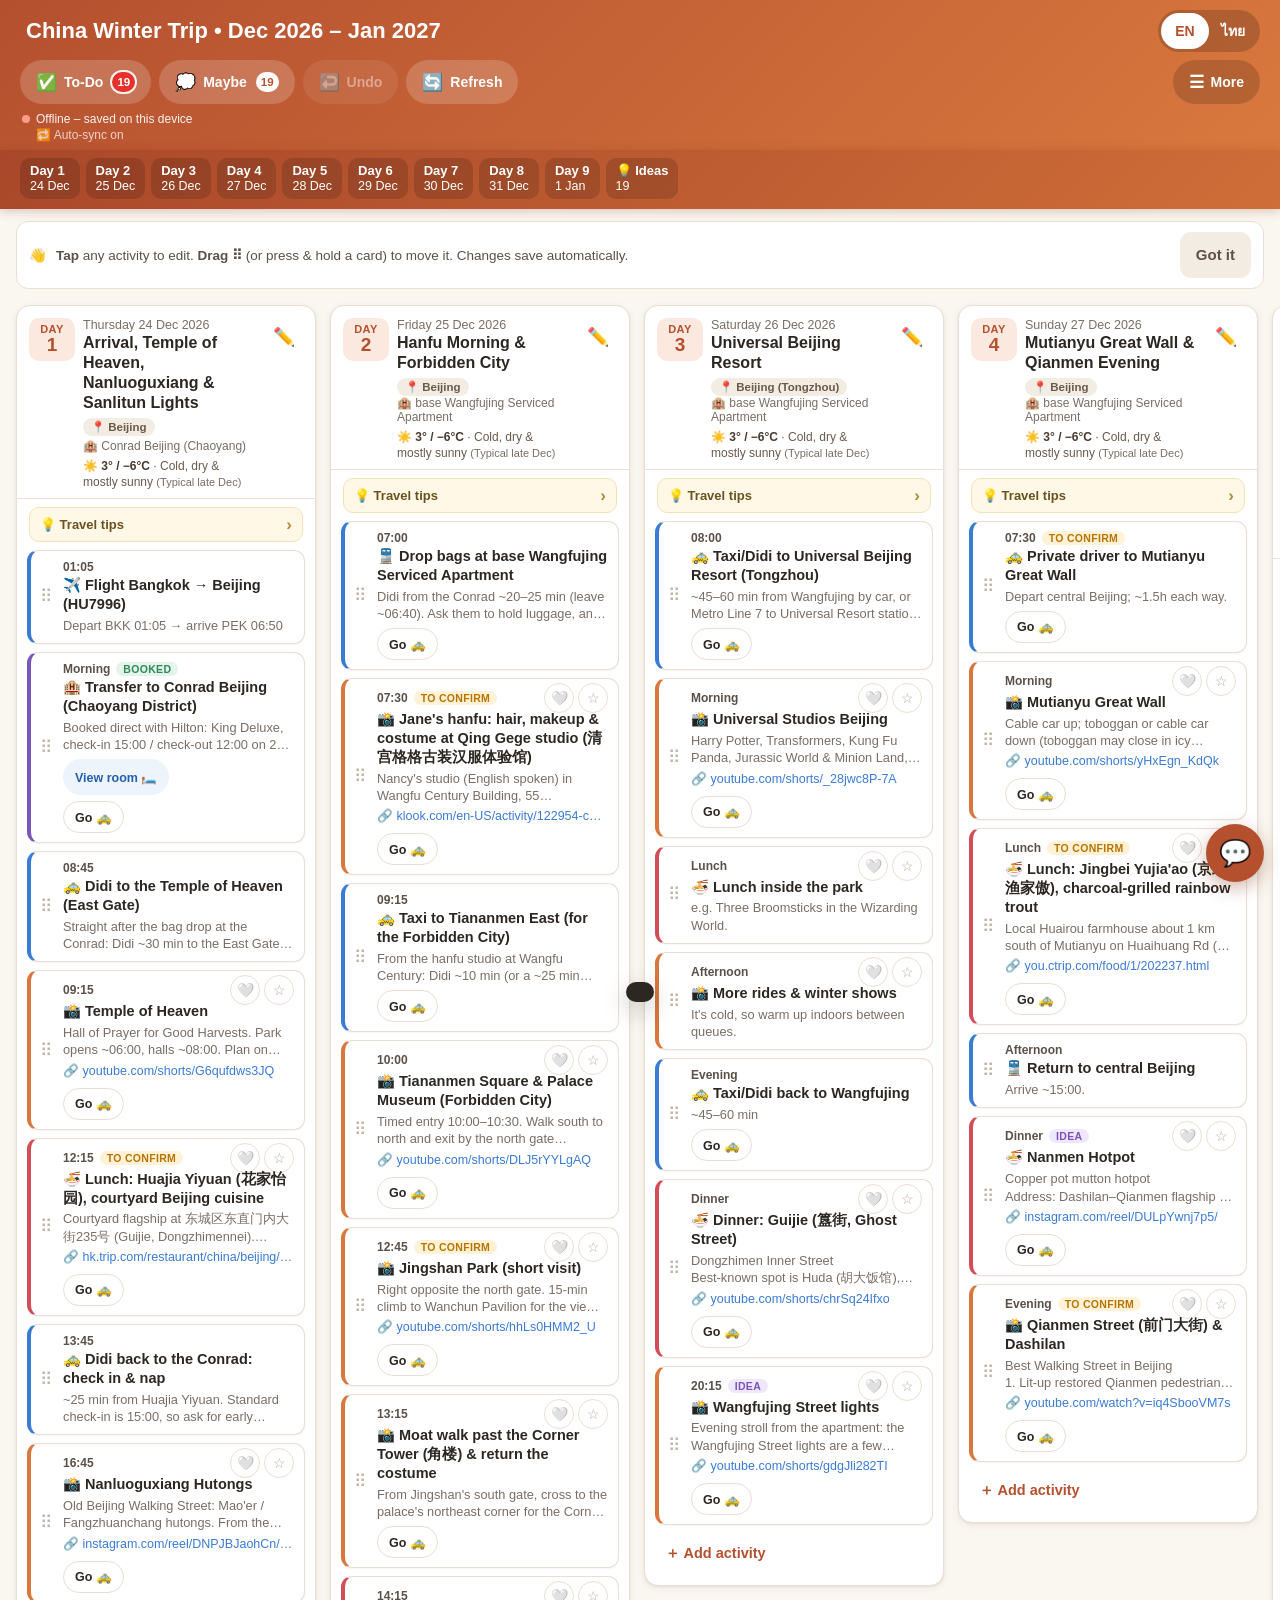
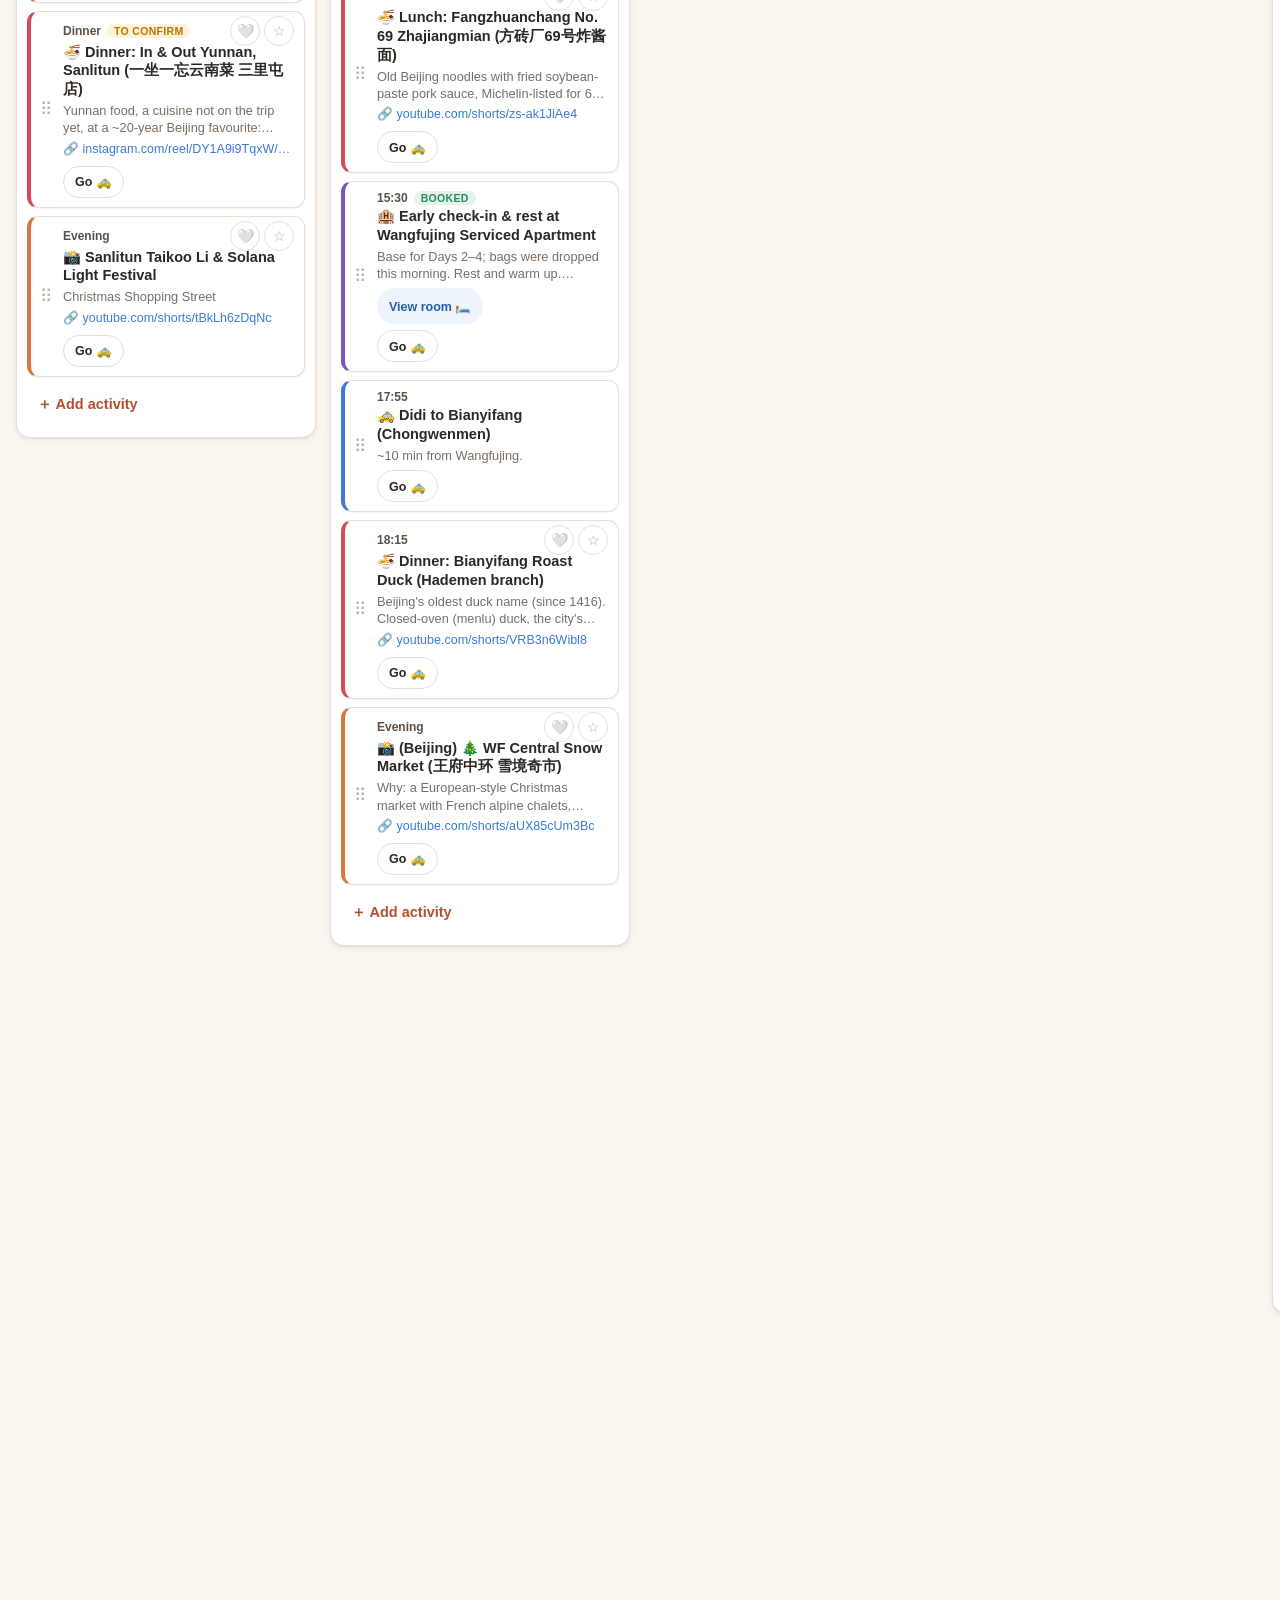
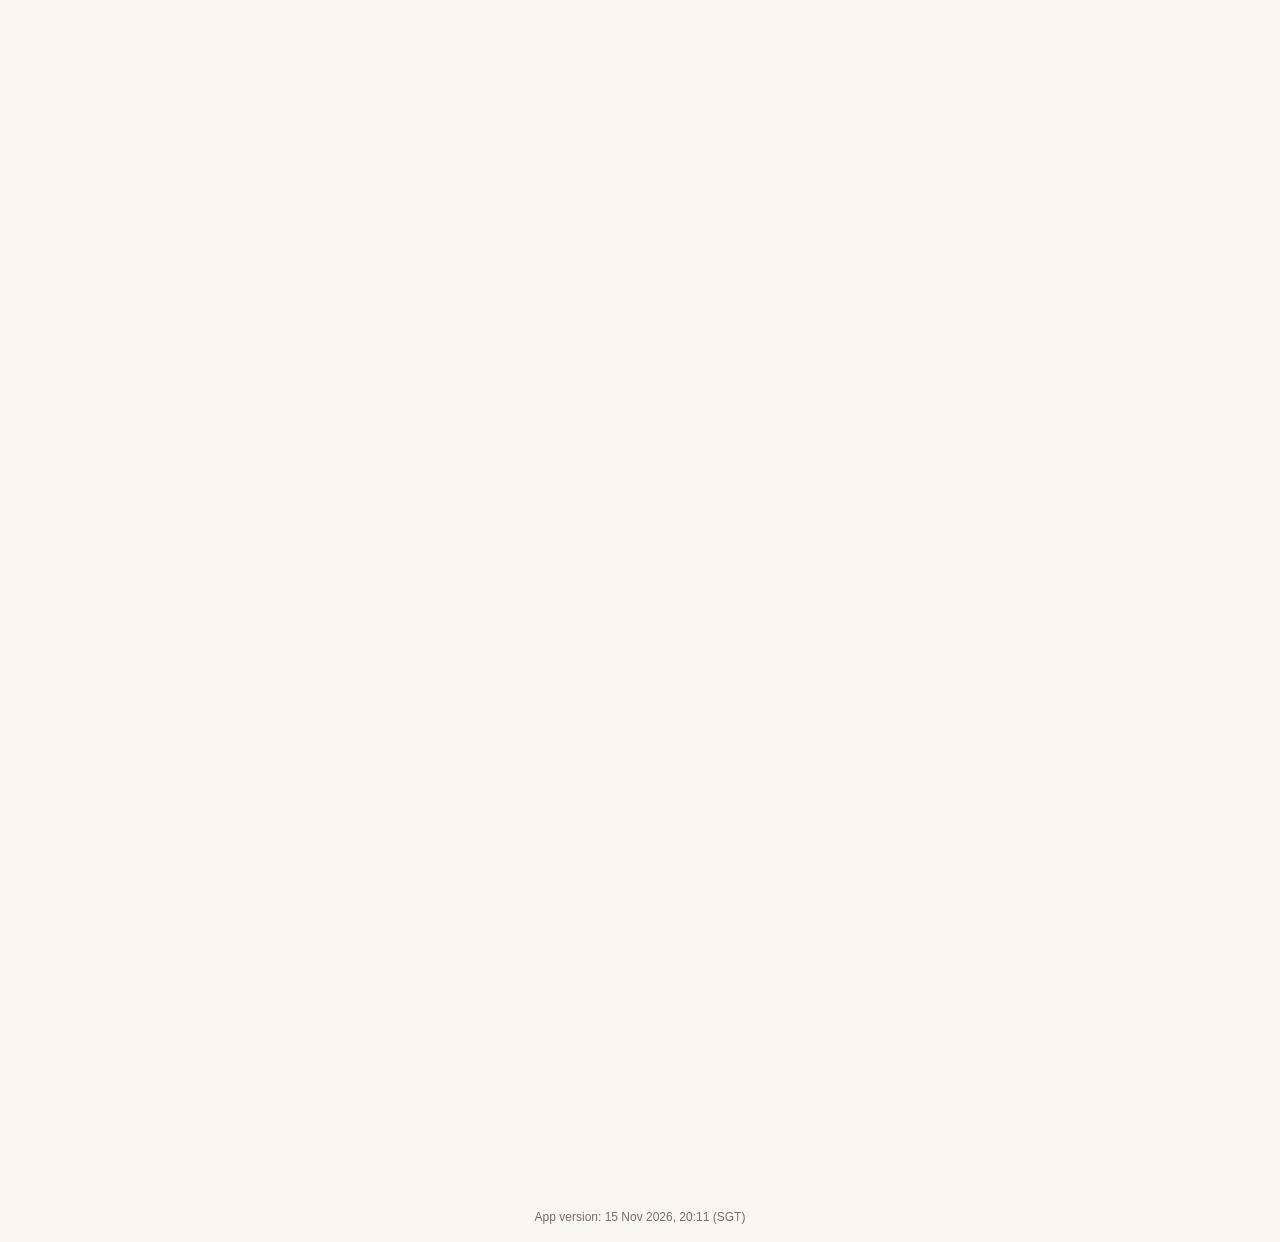
==== commit bb6272d3: "Add Jin Yan dinner idea and To-Do" ====
--- a/china-trip-planner.html
+++ b/china-trip-planner.html
@@ -4,7 +4,7 @@
 <meta charset="utf-8">
 <meta name="viewport" content="width=device-width, initial-scale=1, viewport-fit=cover">
 <meta name="theme-color" content="#b5502f">
-<meta name="app-build" content="20261115163900">
+<meta name="app-build" content="20261115201129">
 <title>Our China Trip • Trip Planner</title>
 <style>
 :root{
@@ -442,7 +442,7 @@
 <div id="toast" role="status" aria-live="polite"><span id="toastMsg"></span><button id="toastBtn" type="button" hidden data-t="undoShort"></button></div>
 
 <script>
-const BUILD={"id": "20261115163900", "at": "2026-11-15T16:39:00+08:00", "label": "15 Nov 2026, 16:39 (SGT)", "syncId": "ctp-39f343f07e0f3ba36a7f90e5de168d74", "endpoint": "https://textdb.dev/api/data/"};
+const BUILD={"id": "20261115201129", "at": "2026-11-15T20:11:29+08:00", "label": "15 Nov 2026, 20:11 (SGT)", "syncId": "ctp-39f343f07e0f3ba36a7f90e5de168d74", "endpoint": "https://textdb.dev/api/data/"};
 // ORIGINAL plan data (from Travel Planner doc, "China Winter Holiday: 24 Dec - 3 Jan" tab).
 // Text fields are [English, Thai]. Plain strings are used for both languages.
 const D=(date,city,title,stay,tips,items)=>({date,city,title,stay,tips,items});
@@ -671,6 +671,8 @@
     ["Why: the big park with a lawn and lake right by the Oriental Pearl Tower, ringed by the supertall towers. It's a calm spot for wide 'all the towers in one frame' shots without the skywalk crowds, and the old courtyard mansion inside (Chen Guichun's Old House, 陈桂春旧宅) makes a nice old-meets-new contrast. Free (hours to confirm). Best: late-afternoon light, then walk up to the skywalk for the lights. Area: next to the Oriental Pearl Tower, Lujiazui, Pudong, ~5 min walk from Lujiazui Station (Line 2/14). Pairs with the escalator idea. Not scheduled; could fill Day 7's open afternoon.","ทำไมต้องไป: สวนใหญ่ มีสนามหญ้ากับทะเลสาบ อยู่ติดหอไข่มุก ล้อมรอบด้วยตึกระฟ้า ได้มุมกว้างเก็บตึกครบทุกตึกในเฟรมเดียวแบบไม่ต้องเบียดคนบนสะพานลอย แถมข้างในมีบ้านโบราณแบบจีน (บ้านเก่าเฉินกุ้ยชุน 陈桂春旧宅) ได้ฟีลเก่าตัดใหม่ เข้าฟรี (เวลาเปิดรอยืนยัน) เวลาดีสุด: แสงบ่ายแก่ ๆ แล้วเดินขึ้นสะพานลอยรอดูไฟเปิดต่อ ย่าน: ข้างหอไข่มุก ลู่เจียจุ่ย ผู่ตง เดินจากสถานี Lujiazui (สาย 2/14) ราว 5 นาที ไปคู่กับไอเดียบันไดเลื่อนได้ ยังไม่ได้ใส่ในแผน ใส่ช่วงบ่ายว่างของวันที่ 7 ได้\n📸 ช็อตเด็ด: ยืนริมทะเลสาบให้ตึกสะท้อนน้ำ แล้วถ่ายแนวตั้งเก็บหอไข่มุกกับตึกสามพี่น้องในเฟรมเดียว ใส่เสื้อโค้ทสีสด ๆ จะเด้งกับฉากตึกเทา ๆ มาก"],"idea","https://www.youtube.com/shorts/eFOZCj4-2fs"),
    I(["Afternoon into the lights (~15:00–18:30)", "บ่ายลากยาวถึงไฟเปิด (~15:00–18:30)"],"sightseeing",["(Shanghai) Museum of Art Pudong (浦东美术馆)", "(เซี่ยงไฮ้) พิพิธภัณฑ์ศิลปะผู่ตง Museum of Art Pudong (浦东美术馆)"],
     ["Why: Jean Nouvel's white-marble museum on the Lujiazui riverside, right under the Oriental Pearl Tower. The 2F/3F Mirror Hall is a 55 m glass gallery facing the Bund, and the rooftop terrace has 360° views of the Bund and the towers (its LED Mirror Hall show runs every evening from 18:00). On during the trip: Damien Hirst's first solo museum show in China (16 Dec 2026–15 Aug 2027, ~100 works incl. the shark in formaldehyde), Carolina Caycedo's 'Salute of the Whales' (until 21 Feb 2027) and Dimitri's sound-art show (from 18 Dec). Hours: daily 10:00–21:00, last entry 20:00, open on Mondays (closed 16 Nov–15 Dec for the changeover, so fine for our dates). Tickets: no advance booking needed, buy a ticket for the day (official WeChat/site or on-site; passport); timed slots only if it gets crowded, so book ahead for 1 Jan. Area: 2777 Binjiang Ave, enter from Fucheng Rd near Mingzhu Tower Rd; Metro Line 2 Lujiazui, Exit 2. Allow ~2 h. Pairs well with the Lujiazui escalator, the IFC Skywalk and Lujiazui Central Green. Not scheduled; could fill Day 7's open afternoon.", "ทำไมต้องไป: พิพิธภัณฑ์หินอ่อนสีขาวฝีมือ Jean Nouvel ริมแม่น้ำฝั่งลู่เจียจุ่ย อยู่ใต้หอไข่มุกพอดี ไฮไลต์คือ Mirror Hall (镜厅) ชั้น 2–3 ทางเดินกระจกยาว 55 เมตรหันหน้าเข้าเดอะบันด์ กับดาดฟ้าชมวิว 360° เห็นทั้งบันด์และตึกระฟ้า (ทุกเย็นตั้งแต่ 18:00 มีโชว์ไฟ LED บนกระจก Mirror Hall ด้วย) ช่วงที่เราไป: นิทรรศการเดี่ยวครั้งแรกในจีนของ Damien Hirst (16 ธ.ค. 2026–15 ส.ค. 2027 ราว 100 ชิ้น มีฉลามในฟอร์มาลีนตัวดังด้วย) งาน 'Salute of the Whales' ของ Carolina Caycedo (ถึง 21 ก.พ. 2027) และงานศิลปะเสียงของ Dimitri (เริ่ม 18 ธ.ค.) เวลาเปิด: ทุกวัน 10:00–21:00 เข้าได้ถึง 20:00 วันจันทร์ก็เปิด (ปิดปรับปรุง 16 พ.ย.–15 ธ.ค. แต่ช่วงเราไปเปิดแล้ว) ตั๋ว: ไม่ต้องจองล่วงหน้า ซื้อตั๋วตามวันที่จะไป (WeChat/เว็บทางการ หรือหน้างาน ใช้พาสปอร์ต) ถ้าคนเยอะเขาจะให้จองรอบเวลา ถ้าไปวันที่ 1 ม.ค. ซื้อไว้ก่อนนะ ย่าน: 2777 ถนนปินเจียง เข้าทางถนนฟู่เฉิงใกล้ถนนหมิงจูถ่า รถไฟใต้ดินสาย 2 สถานี Lujiazui ทางออก 2 เผื่อเวลาราว 2 ชม. ไปคู่กับบันไดเลื่อนลู่เจียจุ่ย สะพานลอย IFC และสวนเซ็นทรัลกรีนได้เลย ยังไม่ได้ใส่ในแผน ใส่ช่วงบ่ายว่างของวันที่ 7 ได้\n📸 ช็อตเด็ด: ยืนใน Mirror Hall ให้เดอะบันด์อยู่หลังกระจก แล้วถ่ายแนวยาวให้เงาสะท้อนวิ่งไปสุดทางเดิน ขึ้นดาดฟ้าตอนพระอาทิตย์ตก (ราว 16:55) รอบลูอาวร์ไฟบันด์เปิด สวยแบบหนังเลย"],"idea","https://www.museumofartpd.org.cn/en/index"),
+   I(["Dinner (17:30–22:00)", "มื้อเย็น (17:30–22:00)"],"food",["(Shanghai) Dinner: Jin Yan (锦筵), J Hotel Shanghai Tower, 103F", "(เซี่ยงไฮ้) มื้อเย็น: ร้าน Jin Yan (锦筵) โรงแรม J Hotel ตึกเซี่ยงไฮ้ทาวเวอร์ ชั้น 103"],
+    ["Why: high-end Cantonese dining on the 103rd floor of Shanghai Tower (~480 m up), the J Hotel's showpiece room in deep Chinese red with a crystal 'dragon playing with a pearl' installation, dragon-pattern marble floors and city views. Dim sum, roast meats (char siu, crispy pork) and seafood. Note the Chinese name is 锦筵, not 金筵. Michelin: not in the 2026 MICHELIN Guide Shanghai selection (the hotel itself has Two MICHELIN Keys); local awards include 'Cantonese Restaurant of the Year 2025' (Elite Select). Hours: daily, lunch 11:30–14:00, dinner 17:30–22:00. Booking: required ('please book in advance'), by phone +86 21 3886 8989 (10:00–20:00) or WeChat ID JHotelShanghaiTower; book ~2 weeks ahead for the holiday week and ask for a window table (to confirm). Dress code: smart casual. Area: J Hotel entrance at 126 Dongtai Rd, Lujiazui (Metro Line 2/14 Lujiazui, ~10 min walk). Pairs with the Lujiazui ideas (escalator, IFC Skywalk, Museum of Art Pudong). Not scheduled; could swap in for the 28 or 29 Dec dinner.", "ทำไมต้องไป: ร้านอาหารกวางตุ้งระดับไฮเอนด์ ชั้น 103 ของตึกเซี่ยงไฮ้ทาวเวอร์ (สูงราว 480 เมตร) ห้องแดงจีนทั้งห้อง มีงานคริสตัล 'มังกรเล่นไข่มุก' พื้นหินอ่อนลายมังกร แถมวิวเมืองจากที่สูง เมนูเด่น: ติ่มซำ หมูแดง หมูกรอบ และอาหารทะเล ชื่อจีนที่ถูกคือ 锦筵 นะ (ไม่ใช่ 金筵) มิชลิน: ไม่ได้อยู่ในมิชลินไกด์เซี่ยงไฮ้ปี 2026 (ตัวโรงแรมได้ Two MICHELIN Keys) แต่ได้รางวัลในจีนหลายตัว เช่น ร้านอาหารกวางตุ้งแห่งปี 2025 (Elite Select) เวลาเปิด: ทุกวัน มื้อกลางวัน 11:30–14:00 มื้อเย็น 17:30–22:00 การจอง: ต้องจองล่วงหน้า โทร +86 21 3886 8989 (10:00–20:00) หรือ WeChat ID: JHotelShanghaiTower ช่วงปีใหม่จองล่วงหน้าราว 2 สัปดาห์ แล้วขอโต๊ะริมหน้าต่างด้วยนะ (รอยืนยัน) การแต่งกาย: สมาร์ทแคชชวล ย่าน: ทางเข้าโรงแรม J Hotel เลขที่ 126 ถนนตงไท่ ลู่เจียจุ่ย (รถไฟใต้ดินสาย 2/14 สถานี Lujiazui เดินราว 10 นาที) ไปคู่กับไอเดียแถวลู่เจียจุ่ยได้ (บันไดเลื่อน สะพานลอย IFC พิพิธภัณฑ์ศิลปะผู่ตง) ยังไม่ได้ใส่ในแผน สลับเป็นมื้อเย็นวันที่ 28 หรือ 29 ธ.ค. ได้\n📸 ช็อตเด็ด: ถ่ายตรงทางเดินแดงหน้าประตูกับมังกรคริสตัล แล้วรอช่วงฟ้าเริ่มมืด (ราว 17:00–17:30) ถ่ายวิวเมืองจากโต๊ะริมหน้าต่าง ชุดสีขาวหรือดำจะเด่นมากกับห้องแดงทั้งห้อง"],"idea","https://www.instagram.com/reel/DA5xDiZx8GI/"),
    I(["Suggested: Mon 28 or Tue 29 Dec, or Fri 1 Jan, after dark","แนะนำ: จันทร์ 28 หรือ อังคาร 29 ธ.ค. หรือ ศุกร์ 1 ม.ค. หลังมืด"],"sightseeing",["(Shanghai) 🎄 Xintiandi Dongtaili aurora lights (新天地东台里)","(เซี่ยงไฮ้) 🎄 ไฟแสงเหนือที่ซินเทียนตี้ ตงไถหลี่ (新天地东台里)"],
     ["Why: an 'aurora' light show over the restored shikumen lanes of Dongtaili, right in Xintiandi, a few minutes' walk from the Riverdale. Free. Dates: based on 2025 (16 Dec–11 Jan); 2026 dates not announced yet. Suggested: any evening we're home in Xintiandi: Mon 28 or Tue 29 Dec, or Fri 1 Jan before the airport. Area: 111 Ji'an Rd, Huangpu.","ทำไมต้องไป: โชว์ไฟ 'แสงเหนือ' เหนือตรอกบ้านชิคูเหมินที่ตงไถหลี่ ในซินเทียนตี้ เดินจากที่พัก Riverdale ไม่กี่นาทีเอง เข้าฟรี วันที่: อิงจากปี 2025 (16 ธ.ค.–11 ม.ค.) ปี 2026 ยังไม่ประกาศ แนะนำ: คืนไหนก็ได้ที่อยู่แถวซินเทียนตี้ จันทร์ 28 หรืออังคาร 29 ธ.ค. หรือศุกร์ 1 ม.ค. ก่อนไปสนามบิน ย่าน: 111 ถนนจี๋อาน เขตหวงผู่\n📸 รอให้มืดสนิทก่อน (หลัง 17:30) ยืนกลางตรอกแล้วถ่ายเงยให้เห็นไฟ 'แสงเหนือ' ด้านบน เปิดโหมดกลางคืน ให้แสงเขียวม่วงส่องหน้า ใส่โค้ทสีขาวหรือสีอ่อนจะรับสีไฟสวยมาก เดินจากที่พักแป๊บเดียว ไปดึกหน่อยคนน้อยกว่า"],"idea",""),
    I(["Suggested: Wed 30 Dec, free afternoon into evening","แนะนำ: พุธ 30 ธ.ค. บ่ายว่าง ๆ ลากยาวถึงค่ำ"],"sightseeing",["(Shanghai) 🎄 West Bund Dream Center winter lights & ice rink (西岸梦中心)","(เซี่ยงไฮ้) 🎄 ไฟฤดูหนาว & ลานสเก็ตน้ำแข็ง West Bund Dream Center (西岸梦中心)"],
@@ -683,7 +685,7 @@
     ["Why: the easiest option, a few minutes' walk from the Riverdale in the Hubindao mall: the classic Shanghai breakfast set of savoury soy milk, youtiao, ci fan tuan rice rolls and sesame shaobing, in a stylish industrial-chic room. About ¥60–100 for two. Opens early (07:00 in listings; 2026 status and 1 Jan hours to confirm). Caveat: it's a Taiwanese-style chain take on Shanghai breakfast, so pick it if we're tired after the NYE night. Area: 1F, Hubindao Mall, 150 Hubin Rd.","ทำไมต้องไป: ง่ายสุด เดินจาก Riverdale ไม่กี่นาที อยู่ในห้าง Hubindao ชุดอาหารเช้าสไตล์เซี่ยงไฮ้ น้ำเต้าหู้แบบเค็ม ปาท่องโก๋ ข้าวเหนียวปั้น (ฉือฟ่านถวน) และขนมปังงาซาวปิ่ง ร้านตกแต่งเก๋ ถ่ายรูปสวย สองคนราว 60–100 หยวน เปิดเช้า (ในลิสต์บอก 07:00 ปี 2026 กับวันที่ 1 ม.ค. รอยืนยัน) ข้อควรรู้: เป็นเชนสไตล์ไต้หวัน ถ้าเหนื่อยจากคืนเคานต์ดาวน์ อันนี้สบายสุด ย่าน: ชั้น 1 ห้าง Hubindao 150 ถนนหูปิน"],"idea","")
  ]
 };
-const NAV_SEED={"(Shanghai) Museum of Art Pudong (浦东美术馆)": {"zh": "浦东美术馆", "zh_addr": "上海市浦东新区滨江大道2777号", "zh_city": "上海"}, "Jane's hanfu: hair, makeup & costume at Qing Gege studio (清宫格格古装汉服体验馆)": {"zh": "清宫格格古装汉服体验馆", "zh_addr": "北京市东城区东安门大街55号王府世纪大厦", "zh_city": "北京"}, "Moat walk past the Corner Tower (角楼) & return the costume": {"zh": "清宫格格古装汉服体验馆", "zh_addr": "北京市东城区东安门大街55号王府世纪大厦", "zh_city": "北京"}, "(Beijing) Nanshan Ski Resort (北京南山滑雪场), Miyun": {"zh": "北京南山滑雪场", "zh_addr": "北京市密云区河南寨镇圣水头村", "zh_city": "北京"}, "Flight Bangkok → Beijing (HU7996)": {"nav": false}, "Transfer to Conrad Beijing (Chaoyang District)": {"zh": "北京康莱德酒店", "zh_addr": "北京市朝阳区东三环北路29号", "zh_city": "北京"}, "Lunch: Huajia Yiyuan (花家怡园), courtyard Beijing cuisine": {"zh": "花家怡园(四合院总店)", "zh_addr": "北京市东城区东直门内大街235号", "zh_city": "北京"}, "Lama Temple (Yonghegong)": {"zh": "雍和宫", "zh_addr": "北京市东城区雍和宫大街12号", "zh_city": "北京"}, "Wudaoying Hutong: Coffee & Snacks": {"zh": "五道营胡同", "zh_addr": "北京市东城区五道营胡同", "zh_city": "北京"}, "Guozijian Street": {"zh": "国子监街", "zh_addr": "北京市东城区国子监街", "zh_city": "北京"}, "Nanluoguxiang Hutongs": {"zh": "南锣鼓巷", "zh_addr": "北京市东城区南锣鼓巷", "zh_city": "北京"}, "Dinner: In & Out Yunnan, Sanlitun (一坐一忘云南菜 三里屯店)": {"zh": "一坐一忘云南菜(三里屯店)", "zh_addr": "北京市朝阳区幸福三村北街1号（三里屯北小街1号）", "zh_city": "北京"}, "Sanlitun Taikoo Li & Solana Light Festival": {"zh": "三里屯太古里", "zh_addr": "北京市朝阳区三里屯路19号", "zh_city": "北京"}, "Drop bags at Wangfujing Serviced Apartment": {"zh": "base佰舍服务式公寓(北京王府井隆福寺街店)", "zh_addr": "北京市东城区钱粮胡同17号", "zh_city": "北京"}, "Temple of Heaven": {"zh": "天坛公园(东门)", "zh_addr": "北京市东城区天坛路甲1号（天坛公园东门）", "zh_city": "北京"}, "Taxi to Tiananmen East (for the Forbidden City)": {"zh": "天安门东地铁站", "zh_addr": "北京市东城区东长安街（天安门东）", "zh_city": "北京"}, "Tiananmen Square & Palace Museum (Forbidden City)": {"zh": "故宫博物院", "zh_addr": "北京市东城区景山前街4号（午门进）", "zh_city": "北京"}, "Jingshan Park (short visit)": {"zh": "景山公园", "zh_addr": "北京市西城区景山西街44号", "zh_city": "北京"}, "Lunch: Fangzhuanchang No. 69 Zhajiangmian (方砖厂69号炸酱面)": {"zh": "方砖厂69号炸酱面", "zh_addr": "北京市东城区方砖厂胡同1号", "zh_city": "北京"}, "Early check-in & rest at Wangfujing Serviced Apartment": {"zh": "base佰舍服务式公寓(北京王府井隆福寺街店)", "zh_addr": "北京市东城区钱粮胡同17号", "zh_city": "北京"}, "Didi to Bianyifang (Chongwenmen)": {"zh": "便宜坊烤鸭(哈德门店)", "zh_addr": "北京市东城区崇文门外大街16号便宜坊大厦4层", "zh_city": "北京"}, "Dinner: Bianyifang Roast Duck (Hademen branch)": {"zh": "便宜坊烤鸭(哈德门店)", "zh_addr": "北京市东城区崇文门外大街16号便宜坊大厦4层", "zh_city": "北京"}, "Taxi/Didi to Universal Beijing Resort (Tongzhou)": {"zh": "北京环球影城主题公园", "zh_addr": "北京市通州区北京环球度假区（地铁环球度假区站旁）", "zh_city": "北京"}, "Universal Studios Beijing": {"zh": "北京环球影城主题公园", "zh_addr": "北京市通州区北京环球度假区（地铁环球度假区站旁）", "zh_city": "北京"}, "Lunch inside the park": {"nav": false}, "More rides & winter shows": {"nav": false}, "Taxi/Didi back to Wangfujing": {"zh": "base佰舍服务式公寓(北京王府井隆福寺街店)", "zh_addr": "北京市东城区钱粮胡同17号", "zh_city": "北京"}, "Dinner: Guijie (簋街, Ghost Street)": {"zh": "胡大饭馆(簋街总店)", "zh_addr": "北京市东城区东直门内大街233号（簋街）", "zh_city": "北京"}, "Wangfujing Street lights": {"zh": "王府井步行街", "zh_addr": "北京市东城区王府井大街", "zh_city": "北京"}, "Private driver to Mutianyu Great Wall": {"zh": "慕田峪长城", "zh_addr": "北京市怀柔区渤海镇慕田峪村", "zh_city": "北京"}, "Mutianyu Great Wall": {"zh": "慕田峪长城", "zh_addr": "北京市怀柔区渤海镇慕田峪村", "zh_city": "北京"}, "Lunch: Jingbei Yujia'ao (京北渔家傲), charcoal-grilled rainbow trout": {"zh": "京北渔家傲", "zh_addr": "北京市怀柔区渤海镇苇店村北100米", "zh_city": "北京"}, "Return to central Beijing": {"nav": false}, "Nanmen Hotpot": {"zh": "南门铜锅涮肉(大栅栏前门旗舰店6店)", "zh_addr": "北京市西城区大栅栏西街36号", "zh_city": "北京"}, "Qianmen Street (前门大街) & Dashilan": {"zh": "前门大街", "zh_addr": "北京市东城区前门大街", "zh_city": "北京"}, "Slow morning & check-out: Wangfujing Serviced Apartment": {"zh": "base佰舍服务式公寓(北京王府井隆福寺街店)", "zh_addr": "北京市东城区钱粮胡同17号", "zh_city": "北京"}, "Pack, check out & leave the bags: Wangfujing Serviced Apartment": {"zh": "base佰舍服务式公寓(北京王府井隆福寺街店)", "zh_addr": "北京市东城区钱粮胡同17号", "zh_city": "北京"}, "Didi to Beijing South Railway Station (北京南站)": {"zh": "北京南站", "zh_addr": "北京市丰台区永外大街车站路12号", "zh_city": "北京"}, "Train Beijing South → Shanghai Hongqiao": {"zh": "北京南站", "zh_addr": "北京市丰台区永外大街车站路12号", "zh_city": "北京"}, "Check in: Riverdale Residence Xintiandi": {"zh": "长河国际公寓·新天地", "zh_addr": "上海市黄浦区寿宁路98号", "zh_city": "上海"}, "LV Ship \"The Louis\" HKRI Taikoo Hui": {"zh": "兴业太古汇", "zh_addr": "上海市静安区南京西路789号兴业太古汇", "zh_city": "上海"}, "Dinner: Long Time Ago Mutton Skewers 很久以前羊肉串": {"zh": "很久以前羊肉串", "zh_addr": "", "zh_city": "上海"}, "Morning jog: Taipingqiao Park & Fuxing Park loop": {"zh": "太平桥公园", "zh_addr": "上海市黄浦区自忠路170号", "zh_city": "上海"}, "Yu Garden (Yuyuan) & shengjianbao lunch": {"zh": "豫园", "zh_addr": "上海市黄浦区福佑路168号（豫园北门）", "zh_city": "上海"}, "Former French Concession: Wukang Rd & Anfu Rd": {"zh": "武康路", "zh_addr": "上海市徐汇区武康路（近安福路）", "zh_city": "上海"}, "Fuxing Road (复兴路) walk: Wukang Mansion → Fuxing Park → Xintiandi": {"zh": "武康大楼", "zh_addr": "上海市徐汇区淮海中路1842-1858号", "zh_city": "上海"}, "Dinner: 重庆高老九 Chongqing Gaolaojiu Hot Pot (Shanghai Flagship Store)": {"zh": "重庆高老九火锅(上海旗舰店)", "zh_addr": "上海市黄浦区九江路399号华盛大厦2楼", "zh_city": "上海"}, "Morning jog: The Bund to North Bund riverside": {"zh": "外滩", "zh_addr": "上海市黄浦区中山东一路（延安东路口）", "zh_city": "上海"}, "Jing'an Temple & Zhangyuan complex": {"zh": "静安寺", "zh_addr": "上海市静安区南京西路1686号", "zh_city": "上海"}, "No plans": {"nav": false}, "Dinner: Shanghai Gong Yan (宫宴)": {"zh": "宫宴(上海店)", "zh_addr": "上海市静安区北京西路1485号1幢", "zh_city": "上海"}, "Didi from Xintiandi to Shanghai Disney Resort": {"zh": "上海迪士尼乐园", "zh_addr": "上海市浦东新区川沙新镇黄赵路310号", "zh_city": "上海"}, "Shanghai Disneyland": {"zh": "上海迪士尼乐园", "zh_addr": "上海市浦东新区川沙新镇黄赵路310号", "zh_city": "上海"}, "Rope drop → Zootopia: Hot Pursuit (疯狂动物城：热力追踪)": {"nav": false}, "Pirates of the Caribbean: Battle for the Sunken Treasure": {"nav": false}, "Soaring Over the Horizon (Adventure Isle)": {"nav": false}, "Early lunch (mobile order in the app)": {"nav": false}, "Fantasyland: Seven Dwarfs Mine Train, Peter Pan's Flight, Winnie the Pooh": {"nav": false}, "Tomorrowland: TRON Lightcycle Power Run & Buzz Lightyear Planet Rescue": {"nav": false}, "Toy Story Land: Rex's Racer & Slinky Dog Spin": {"nav": false}, "Early dinner & warm up indoors": {"nav": false}, "NYE Fireworks & Castle Projection Show": {"nav": false}, "New Year Countdown at Shanghai Disneyland (castle fireworks)": {"nav": false}, "Metro Line 11 back to Xintiandi": {"zh": "迪士尼地铁站", "zh_addr": "上海市浦东新区上海迪士尼度假区（地铁11号线迪士尼站）", "zh_city": "上海"}, "China Eastern MU543, Shanghai Pudong (PVG) 23:35 → Singapore Changi (SIN) 05:25 on 2 Jan, nonstop": {"zh": "上海浦东国际机场T1航站楼", "zh_addr": "上海市浦东新区上海浦东国际机场T1航站楼", "zh_city": "上海"}, "Juneyao Airlines HO1605, Shanghai Pudong (PVG) T2 16:15 → Singapore Changi (SIN) T4 22:10, nonstop": {"zh": "上海浦东国际机场T2航站楼", "zh_addr": "上海市浦东新区上海浦东国际机场T2航站楼", "zh_city": "上海"}, "(Beijing) SKP & SKP-S (华贸SKP), Guomao": {"zh": "北京SKP", "zh_addr": "北京市朝阳区建国路87号", "zh_city": "北京"}, "(Beijing) Forbidden City Corner Tower at sunset (故宫角楼)": {"zh": "故宫角楼", "zh_addr": "北京市东城区景山前街（故宫东北角楼）", "zh_city": "北京"}, "(Beijing) Hanfu / Qing-style costume photoshoot (汉服旅拍)": {"nav": false}, "(Beijing) 798 Art District (798艺术区)": {"zh": "798艺术区", "zh_addr": "北京市朝阳区酒仙桥路2号", "zh_city": "北京"}, "(Beijing) The Place sky screen (世贸天阶)": {"zh": "世贸天阶", "zh_addr": "北京市朝阳区光华路甲9号", "zh_city": "北京"}, "(Shanghai) Columbia Circle (上生·新所)": {"zh": "上生·新所", "zh_addr": "上海市长宁区延安西路1262号", "zh_city": "上海"}, "(Shanghai) IFC Mall & Lujiazui Circular Skywalk (国金中心 · 陆家嘴环形天桥)": {"zh": "上海国金中心商场", "zh_addr": "上海市浦东新区世纪大道8号", "zh_city": "上海"}, "(Shanghai) Tianzifang lanes (田子坊)": {"zh": "田子坊", "zh_addr": "上海市黄浦区泰康路210弄", "zh_city": "上海"}, "(Shanghai) 1933 Old Millfun (1933老场坊)": {"zh": "1933老场坊", "zh_addr": "上海市虹口区沙泾路10号", "zh_city": "上海"}, "(Shanghai) TX Huaihai youth mall & Huaihai Rd (TX淮海 · 淮海中路)": {"zh": "TX淮海", "zh_addr": "上海市黄浦区淮海中路523号", "zh_city": "上海"}, "(Shanghai) The Lujiazui 'skyline reveal' escalator, Metro Exit 6 (陆家嘴站6号口)": {"zh": "陆家嘴地铁站6号口", "zh_addr": "上海市浦东新区（陆家嘴地铁站6号口，近国金中心）", "zh_city": "上海"}, "(Shanghai) Lujiazui Central Green (陆家嘴中心绿地)": {"zh": "陆家嘴中心绿地", "zh_addr": "上海市浦东新区陆家嘴环路717号", "zh_city": "上海"}, "(Beijing) 🎄 WF Central Snow Market (王府中环 雪境奇市)": {"zh": "王府中环 雪境奇市", "zh_addr": "北京市东城区王府井大街269号王府中环3层", "zh_city": "北京"}, "(Shanghai) 🎄 Jing'an Kerry Centre festive lights & rotating tree (静安嘉里中心)": {"zh": "静安嘉里中心", "zh_addr": "上海市静安区南京西路1515号", "zh_city": "上海"}, "(Shanghai) 🎄 Xintiandi Dongtaili aurora lights (新天地东台里)": {"zh": "新天地东台里", "zh_addr": "上海市黄浦区吉安路111号", "zh_city": "上海"}, "(Shanghai) 🎄 West Bund Dream Center winter lights & ice rink (西岸梦中心)": {"zh": "西岸梦中心", "zh_addr": "上海市徐汇区龙腾大道2266号", "zh_city": "上海"}, "(Shanghai) 🎄 Christmas market at Columbia Circle (上生·新所)": {"zh": "上生·新所", "zh_addr": "上海市长宁区延安西路1262号", "zh_city": "上海"}, "(Shanghai) 🎄 Rockbund German Christkindlmarkt (洛克外滩源)": {"zh": "洛克外滩源", "zh_addr": "上海市黄浦区圆明园路与北京东路交叉口", "zh_city": "上海"}, "Brunch: Jia Jia Tang Bao (佳家汤包), Huanghe Rd: Shanghai soup dumplings": {"zh": "佳家汤包(黄河路店)", "zh_addr": "上海市黄浦区黄河路127号", "zh_city": "上海"}, "Check-out: Riverdale Residence Xintiandi": {"zh": "长河国际公寓·新天地", "zh_addr": "上海市黄浦区寿宁路98号", "zh_city": "上海"}, "Didi to Shanghai Pudong Airport T2 (PVG)": {"zh": "上海浦东国际机场T2航站楼", "zh_addr": "上海市浦东新区上海浦东国际机场T2航站楼", "zh_city": "上海"}, "(Shanghai) Day 9 brunch option: Da Hu Chun shengjian (大壶春), Sichuan Middle Rd": {"zh": "大壶春(四川中路店)", "zh_addr": "上海市黄浦区四川中路136号", "zh_city": "上海"}, "(Shanghai) Day 9 brunch option: Crystal Jade dim sum (翡翠酒家), Xintiandi South Block": {"zh": "翡翠酒家(新天地南里店)", "zh_addr": "上海市黄浦区兴业路123弄新天地南里6-7号2楼", "zh_city": "上海"}, "(Shanghai) Day 9 brunch option: Taoyuan Village breakfast (桃园眷村), Xintiandi": {"zh": "桃园眷村(新天地店)", "zh_addr": "上海市黄浦区湖滨路150号湖滨道购物中心1层", "zh_city": "上海"}, "Drop bags at base Wangfujing Serviced Apartment": {"zh": "base佰舍服务式公寓(北京王府井隆福寺街店)", "zh_addr": "北京市东城区钱粮胡同17号", "zh_city": "北京"}, "🎄 Jing'an Kerry Centre festive lights & rotating tree (静安嘉里中心)": {"zh": "静安嘉里中心", "zh_addr": "上海市静安区南京西路1515号", "zh_city": "上海"}, "🎄 Rockbund German Christkindlmarkt (洛克外滩源)": {"zh": "洛克外滩源", "zh_addr": "上海市黄浦区圆明园路与北京东路交叉口", "zh_city": "上海"}, "🎄 Christmas market at Columbia Circle (上生·新所)": {"zh": "上生·新所", "zh_addr": "上海市长宁区延安西路1262号", "zh_city": "上海"}};
+const NAV_SEED={"(Shanghai) Dinner: Jin Yan (锦筵), J Hotel Shanghai Tower, 103F": {"zh": "上海中心J酒店·锦筵", "zh_addr": "上海市浦东新区东泰路126号上海中心大厦103层", "zh_city": "上海"}, "(Shanghai) Museum of Art Pudong (浦东美术馆)": {"zh": "浦东美术馆", "zh_addr": "上海市浦东新区滨江大道2777号", "zh_city": "上海"}, "Jane's hanfu: hair, makeup & costume at Qing Gege studio (清宫格格古装汉服体验馆)": {"zh": "清宫格格古装汉服体验馆", "zh_addr": "北京市东城区东安门大街55号王府世纪大厦", "zh_city": "北京"}, "Moat walk past the Corner Tower (角楼) & return the costume": {"zh": "清宫格格古装汉服体验馆", "zh_addr": "北京市东城区东安门大街55号王府世纪大厦", "zh_city": "北京"}, "(Beijing) Nanshan Ski Resort (北京南山滑雪场), Miyun": {"zh": "北京南山滑雪场", "zh_addr": "北京市密云区河南寨镇圣水头村", "zh_city": "北京"}, "Flight Bangkok → Beijing (HU7996)": {"nav": false}, "Transfer to Conrad Beijing (Chaoyang District)": {"zh": "北京康莱德酒店", "zh_addr": "北京市朝阳区东三环北路29号", "zh_city": "北京"}, "Lunch: Huajia Yiyuan (花家怡园), courtyard Beijing cuisine": {"zh": "花家怡园(四合院总店)", "zh_addr": "北京市东城区东直门内大街235号", "zh_city": "北京"}, "Lama Temple (Yonghegong)": {"zh": "雍和宫", "zh_addr": "北京市东城区雍和宫大街12号", "zh_city": "北京"}, "Wudaoying Hutong: Coffee & Snacks": {"zh": "五道营胡同", "zh_addr": "北京市东城区五道营胡同", "zh_city": "北京"}, "Guozijian Street": {"zh": "国子监街", "zh_addr": "北京市东城区国子监街", "zh_city": "北京"}, "Nanluoguxiang Hutongs": {"zh": "南锣鼓巷", "zh_addr": "北京市东城区南锣鼓巷", "zh_city": "北京"}, "Dinner: In & Out Yunnan, Sanlitun (一坐一忘云南菜 三里屯店)": {"zh": "一坐一忘云南菜(三里屯店)", "zh_addr": "北京市朝阳区幸福三村北街1号（三里屯北小街1号）", "zh_city": "北京"}, "Sanlitun Taikoo Li & Solana Light Festival": {"zh": "三里屯太古里", "zh_addr": "北京市朝阳区三里屯路19号", "zh_city": "北京"}, "Drop bags at Wangfujing Serviced Apartment": {"zh": "base佰舍服务式公寓(北京王府井隆福寺街店)", "zh_addr": "北京市东城区钱粮胡同17号", "zh_city": "北京"}, "Temple of Heaven": {"zh": "天坛公园(东门)", "zh_addr": "北京市东城区天坛路甲1号（天坛公园东门）", "zh_city": "北京"}, "Taxi to Tiananmen East (for the Forbidden City)": {"zh": "天安门东地铁站", "zh_addr": "北京市东城区东长安街（天安门东）", "zh_city": "北京"}, "Tiananmen Square & Palace Museum (Forbidden City)": {"zh": "故宫博物院", "zh_addr": "北京市东城区景山前街4号（午门进）", "zh_city": "北京"}, "Jingshan Park (short visit)": {"zh": "景山公园", "zh_addr": "北京市西城区景山西街44号", "zh_city": "北京"}, "Lunch: Fangzhuanchang No. 69 Zhajiangmian (方砖厂69号炸酱面)": {"zh": "方砖厂69号炸酱面", "zh_addr": "北京市东城区方砖厂胡同1号", "zh_city": "北京"}, "Early check-in & rest at Wangfujing Serviced Apartment": {"zh": "base佰舍服务式公寓(北京王府井隆福寺街店)", "zh_addr": "北京市东城区钱粮胡同17号", "zh_city": "北京"}, "Didi to Bianyifang (Chongwenmen)": {"zh": "便宜坊烤鸭(哈德门店)", "zh_addr": "北京市东城区崇文门外大街16号便宜坊大厦4层", "zh_city": "北京"}, "Dinner: Bianyifang Roast Duck (Hademen branch)": {"zh": "便宜坊烤鸭(哈德门店)", "zh_addr": "北京市东城区崇文门外大街16号便宜坊大厦4层", "zh_city": "北京"}, "Taxi/Didi to Universal Beijing Resort (Tongzhou)": {"zh": "北京环球影城主题公园", "zh_addr": "北京市通州区北京环球度假区（地铁环球度假区站旁）", "zh_city": "北京"}, "Universal Studios Beijing": {"zh": "北京环球影城主题公园", "zh_addr": "北京市通州区北京环球度假区（地铁环球度假区站旁）", "zh_city": "北京"}, "Lunch inside the park": {"nav": false}, "More rides & winter shows": {"nav": false}, "Taxi/Didi back to Wangfujing": {"zh": "base佰舍服务式公寓(北京王府井隆福寺街店)", "zh_addr": "北京市东城区钱粮胡同17号", "zh_city": "北京"}, "Dinner: Guijie (簋街, Ghost Street)": {"zh": "胡大饭馆(簋街总店)", "zh_addr": "北京市东城区东直门内大街233号（簋街）", "zh_city": "北京"}, "Wangfujing Street lights": {"zh": "王府井步行街", "zh_addr": "北京市东城区王府井大街", "zh_city": "北京"}, "Private driver to Mutianyu Great Wall": {"zh": "慕田峪长城", "zh_addr": "北京市怀柔区渤海镇慕田峪村", "zh_city": "北京"}, "Mutianyu Great Wall": {"zh": "慕田峪长城", "zh_addr": "北京市怀柔区渤海镇慕田峪村", "zh_city": "北京"}, "Lunch: Jingbei Yujia'ao (京北渔家傲), charcoal-grilled rainbow trout": {"zh": "京北渔家傲", "zh_addr": "北京市怀柔区渤海镇苇店村北100米", "zh_city": "北京"}, "Return to central Beijing": {"nav": false}, "Nanmen Hotpot": {"zh": "南门铜锅涮肉(大栅栏前门旗舰店6店)", "zh_addr": "北京市西城区大栅栏西街36号", "zh_city": "北京"}, "Qianmen Street (前门大街) & Dashilan": {"zh": "前门大街", "zh_addr": "北京市东城区前门大街", "zh_city": "北京"}, "Slow morning & check-out: Wangfujing Serviced Apartment": {"zh": "base佰舍服务式公寓(北京王府井隆福寺街店)", "zh_addr": "北京市东城区钱粮胡同17号", "zh_city": "北京"}, "Pack, check out & leave the bags: Wangfujing Serviced Apartment": {"zh": "base佰舍服务式公寓(北京王府井隆福寺街店)", "zh_addr": "北京市东城区钱粮胡同17号", "zh_city": "北京"}, "Didi to Beijing South Railway Station (北京南站)": {"zh": "北京南站", "zh_addr": "北京市丰台区永外大街车站路12号", "zh_city": "北京"}, "Train Beijing South → Shanghai Hongqiao": {"zh": "北京南站", "zh_addr": "北京市丰台区永外大街车站路12号", "zh_city": "北京"}, "Check in: Riverdale Residence Xintiandi": {"zh": "长河国际公寓·新天地", "zh_addr": "上海市黄浦区寿宁路98号", "zh_city": "上海"}, "LV Ship \"The Louis\" HKRI Taikoo Hui": {"zh": "兴业太古汇", "zh_addr": "上海市静安区南京西路789号兴业太古汇", "zh_city": "上海"}, "Dinner: Long Time Ago Mutton Skewers 很久以前羊肉串": {"zh": "很久以前羊肉串", "zh_addr": "", "zh_city": "上海"}, "Morning jog: Taipingqiao Park & Fuxing Park loop": {"zh": "太平桥公园", "zh_addr": "上海市黄浦区自忠路170号", "zh_city": "上海"}, "Yu Garden (Yuyuan) & shengjianbao lunch": {"zh": "豫园", "zh_addr": "上海市黄浦区福佑路168号（豫园北门）", "zh_city": "上海"}, "Former French Concession: Wukang Rd & Anfu Rd": {"zh": "武康路", "zh_addr": "上海市徐汇区武康路（近安福路）", "zh_city": "上海"}, "Fuxing Road (复兴路) walk: Wukang Mansion → Fuxing Park → Xintiandi": {"zh": "武康大楼", "zh_addr": "上海市徐汇区淮海中路1842-1858号", "zh_city": "上海"}, "Dinner: 重庆高老九 Chongqing Gaolaojiu Hot Pot (Shanghai Flagship Store)": {"zh": "重庆高老九火锅(上海旗舰店)", "zh_addr": "上海市黄浦区九江路399号华盛大厦2楼", "zh_city": "上海"}, "Morning jog: The Bund to North Bund riverside": {"zh": "外滩", "zh_addr": "上海市黄浦区中山东一路（延安东路口）", "zh_city": "上海"}, "Jing'an Temple & Zhangyuan complex": {"zh": "静安寺", "zh_addr": "上海市静安区南京西路1686号", "zh_city": "上海"}, "No plans": {"nav": false}, "Dinner: Shanghai Gong Yan (宫宴)": {"zh": "宫宴(上海店)", "zh_addr": "上海市静安区北京西路1485号1幢", "zh_city": "上海"}, "Didi from Xintiandi to Shanghai Disney Resort": {"zh": "上海迪士尼乐园", "zh_addr": "上海市浦东新区川沙新镇黄赵路310号", "zh_city": "上海"}, "Shanghai Disneyland": {"zh": "上海迪士尼乐园", "zh_addr": "上海市浦东新区川沙新镇黄赵路310号", "zh_city": "上海"}, "Rope drop → Zootopia: Hot Pursuit (疯狂动物城：热力追踪)": {"nav": false}, "Pirates of the Caribbean: Battle for the Sunken Treasure": {"nav": false}, "Soaring Over the Horizon (Adventure Isle)": {"nav": false}, "Early lunch (mobile order in the app)": {"nav": false}, "Fantasyland: Seven Dwarfs Mine Train, Peter Pan's Flight, Winnie the Pooh": {"nav": false}, "Tomorrowland: TRON Lightcycle Power Run & Buzz Lightyear Planet Rescue": {"nav": false}, "Toy Story Land: Rex's Racer & Slinky Dog Spin": {"nav": false}, "Early dinner & warm up indoors": {"nav": false}, "NYE Fireworks & Castle Projection Show": {"nav": false}, "New Year Countdown at Shanghai Disneyland (castle fireworks)": {"nav": false}, "Metro Line 11 back to Xintiandi": {"zh": "迪士尼地铁站", "zh_addr": "上海市浦东新区上海迪士尼度假区（地铁11号线迪士尼站）", "zh_city": "上海"}, "China Eastern MU543, Shanghai Pudong (PVG) 23:35 → Singapore Changi (SIN) 05:25 on 2 Jan, nonstop": {"zh": "上海浦东国际机场T1航站楼", "zh_addr": "上海市浦东新区上海浦东国际机场T1航站楼", "zh_city": "上海"}, "Juneyao Airlines HO1605, Shanghai Pudong (PVG) T2 16:15 → Singapore Changi (SIN) T4 22:10, nonstop": {"zh": "上海浦东国际机场T2航站楼", "zh_addr": "上海市浦东新区上海浦东国际机场T2航站楼", "zh_city": "上海"}, "(Beijing) SKP & SKP-S (华贸SKP), Guomao": {"zh": "北京SKP", "zh_addr": "北京市朝阳区建国路87号", "zh_city": "北京"}, "(Beijing) Forbidden City Corner Tower at sunset (故宫角楼)": {"zh": "故宫角楼", "zh_addr": "北京市东城区景山前街（故宫东北角楼）", "zh_city": "北京"}, "(Beijing) Hanfu / Qing-style costume photoshoot (汉服旅拍)": {"nav": false}, "(Beijing) 798 Art District (798艺术区)": {"zh": "798艺术区", "zh_addr": "北京市朝阳区酒仙桥路2号", "zh_city": "北京"}, "(Beijing) The Place sky screen (世贸天阶)": {"zh": "世贸天阶", "zh_addr": "北京市朝阳区光华路甲9号", "zh_city": "北京"}, "(Shanghai) Columbia Circle (上生·新所)": {"zh": "上生·新所", "zh_addr": "上海市长宁区延安西路1262号", "zh_city": "上海"}, "(Shanghai) IFC Mall & Lujiazui Circular Skywalk (国金中心 · 陆家嘴环形天桥)": {"zh": "上海国金中心商场", "zh_addr": "上海市浦东新区世纪大道8号", "zh_city": "上海"}, "(Shanghai) Tianzifang lanes (田子坊)": {"zh": "田子坊", "zh_addr": "上海市黄浦区泰康路210弄", "zh_city": "上海"}, "(Shanghai) 1933 Old Millfun (1933老场坊)": {"zh": "1933老场坊", "zh_addr": "上海市虹口区沙泾路10号", "zh_city": "上海"}, "(Shanghai) TX Huaihai youth mall & Huaihai Rd (TX淮海 · 淮海中路)": {"zh": "TX淮海", "zh_addr": "上海市黄浦区淮海中路523号", "zh_city": "上海"}, "(Shanghai) The Lujiazui 'skyline reveal' escalator, Metro Exit 6 (陆家嘴站6号口)": {"zh": "陆家嘴地铁站6号口", "zh_addr": "上海市浦东新区（陆家嘴地铁站6号口，近国金中心）", "zh_city": "上海"}, "(Shanghai) Lujiazui Central Green (陆家嘴中心绿地)": {"zh": "陆家嘴中心绿地", "zh_addr": "上海市浦东新区陆家嘴环路717号", "zh_city": "上海"}, "(Beijing) 🎄 WF Central Snow Market (王府中环 雪境奇市)": {"zh": "王府中环 雪境奇市", "zh_addr": "北京市东城区王府井大街269号王府中环3层", "zh_city": "北京"}, "(Shanghai) 🎄 Jing'an Kerry Centre festive lights & rotating tree (静安嘉里中心)": {"zh": "静安嘉里中心", "zh_addr": "上海市静安区南京西路1515号", "zh_city": "上海"}, "(Shanghai) 🎄 Xintiandi Dongtaili aurora lights (新天地东台里)": {"zh": "新天地东台里", "zh_addr": "上海市黄浦区吉安路111号", "zh_city": "上海"}, "(Shanghai) 🎄 West Bund Dream Center winter lights & ice rink (西岸梦中心)": {"zh": "西岸梦中心", "zh_addr": "上海市徐汇区龙腾大道2266号", "zh_city": "上海"}, "(Shanghai) 🎄 Christmas market at Columbia Circle (上生·新所)": {"zh": "上生·新所", "zh_addr": "上海市长宁区延安西路1262号", "zh_city": "上海"}, "(Shanghai) 🎄 Rockbund German Christkindlmarkt (洛克外滩源)": {"zh": "洛克外滩源", "zh_addr": "上海市黄浦区圆明园路与北京东路交叉口", "zh_city": "上海"}, "Brunch: Jia Jia Tang Bao (佳家汤包), Huanghe Rd: Shanghai soup dumplings": {"zh": "佳家汤包(黄河路店)", "zh_addr": "上海市黄浦区黄河路127号", "zh_city": "上海"}, "Check-out: Riverdale Residence Xintiandi": {"zh": "长河国际公寓·新天地", "zh_addr": "上海市黄浦区寿宁路98号", "zh_city": "上海"}, "Didi to Shanghai Pudong Airport T2 (PVG)": {"zh": "上海浦东国际机场T2航站楼", "zh_addr": "上海市浦东新区上海浦东国际机场T2航站楼", "zh_city": "上海"}, "(Shanghai) Day 9 brunch option: Da Hu Chun shengjian (大壶春), Sichuan Middle Rd": {"zh": "大壶春(四川中路店)", "zh_addr": "上海市黄浦区四川中路136号", "zh_city": "上海"}, "(Shanghai) Day 9 brunch option: Crystal Jade dim sum (翡翠酒家), Xintiandi South Block": {"zh": "翡翠酒家(新天地南里店)", "zh_addr": "上海市黄浦区兴业路123弄新天地南里6-7号2楼", "zh_city": "上海"}, "(Shanghai) Day 9 brunch option: Taoyuan Village breakfast (桃园眷村), Xintiandi": {"zh": "桃园眷村(新天地店)", "zh_addr": "上海市黄浦区湖滨路150号湖滨道购物中心1层", "zh_city": "上海"}, "Drop bags at base Wangfujing Serviced Apartment": {"zh": "base佰舍服务式公寓(北京王府井隆福寺街店)", "zh_addr": "北京市东城区钱粮胡同17号", "zh_city": "北京"}, "🎄 Jing'an Kerry Centre festive lights & rotating tree (静安嘉里中心)": {"zh": "静安嘉里中心", "zh_addr": "上海市静安区南京西路1515号", "zh_city": "上海"}, "🎄 Rockbund German Christkindlmarkt (洛克外滩源)": {"zh": "洛克外滩源", "zh_addr": "上海市黄浦区圆明园路与北京东路交叉口", "zh_city": "上海"}, "🎄 Christmas market at Columbia Circle (上生·新所)": {"zh": "上生·新所", "zh_addr": "上海市长宁区延安西路1262号", "zh_city": "上海"}};
 (function(){const t=v=>Array.isArray(v)?String(v[0]):String(v);const ap=it=>{const s=NAV_SEED[t(it.title)];if(s)Object.assign(it,s);};ORIGINAL_DATA.days.forEach(d=>d.items.forEach(ap));ORIGINAL_DATA.ideas.forEach(ap);})();
 
 </script>
@@ -1709,6 +1711,10 @@
   t:"Shanghai Gong Yan (宫宴) dinner, 30 Dec",th:"มื้อค่ำ Shanghai Gong Yan (宫宴) 30 ธ.ค.",
   how:"Official Gong Yan (宫宴) WeChat mini-program or phone; seats usually open about 30 days ahead (to confirm). Pay the deposit to hold it.",how_th:"จองผ่านมินิโปรแกรม WeChat ของ 宫宴 หรือโทรจอง ปกติเปิดให้จองล่วงหน้าประมาณ 30 วัน (รอยืนยัน) ต้องจ่ายมัดจำถึงจะล็อกที่ได้",
   if_:"Popular show-dinner; holiday-week seats sell out, especially the better tables.",if_th:"ร้านดังแบบมีโชว์ ช่วงปีใหม่ที่นั่งหมดไว โดยเฉพาะโต๊ะดี ๆ"},
+ {k:"jin-yan",m:/Jin Yan \(锦筵\)/,risk:"M",buy:"2026-12-15",
+  t:"Dinner table: Jin Yan (锦筵), J Hotel Shanghai Tower 103F (Maybe idea)",th:"จองโต๊ะมื้อเย็น Jin Yan (锦筵) โรงแรม J Hotel ชั้น 103 (ไอเดียอาจจะไป)",
+  how:"Reservations required: call +86 21 3886 8989 (10:00–20:00) or message WeChat ID JHotelShanghaiTower. Book ~2 weeks ahead and ask for a window table. Smart casual.",how_th:"ต้องจองล่วงหน้า โทร +86 21 3886 8989 (10:00–20:00) หรือทัก WeChat ID: JHotelShanghaiTower จองล่วงหน้าราว 2 สัปดาห์ แล้วขอโต๊ะริมหน้าต่าง แต่งกายสมาร์ทแคชชวล",
+  if_:"Holiday-week evenings fill up, especially window tables; walk-ins are unlikely to get in.",if_th:"ช่วงปีใหม่มื้อเย็นเต็มเร็ว โดยเฉพาะโต๊ะริมหน้าต่าง walk-in แทบไม่ได้"},
  {k:"disney-tickets",m:/^Shanghai Disneyland$/,risk:"H",opens:"2026-12-01",buy:"2026-12-01",confirm:1,
   t:"Shanghai Disneyland tickets, 31 Dec (NYE)",th:"ตั๋วเซี่ยงไฮ้ดิสนีย์แลนด์ 31 ธ.ค. (คืนส่งท้ายปี)",
   how:"Official Shanghai Disney Resort app/website/WeChat, or Trip.com/Klook. Real-name with each passport. Dated prices show on a rolling ~30-day calendar (exact opening day to confirm). Standard tickets bought direct: full refund 7+ days before.",how_th:"ซื้อในแอป/เว็บ/WeChat ทางการของ Shanghai Disney หรือ Trip.com/Klook ใช้ชื่อจริงตามพาสปอร์ตแต่ละคน ปฏิทินขายตั๋วเปิดล่วงหน้าราว 30 วัน (วันเปิดแน่ ๆ รอยืนยัน) ตั๋วปกติที่ซื้อตรงคืนเงินเต็มได้ถ้าก่อน 7 วัน",
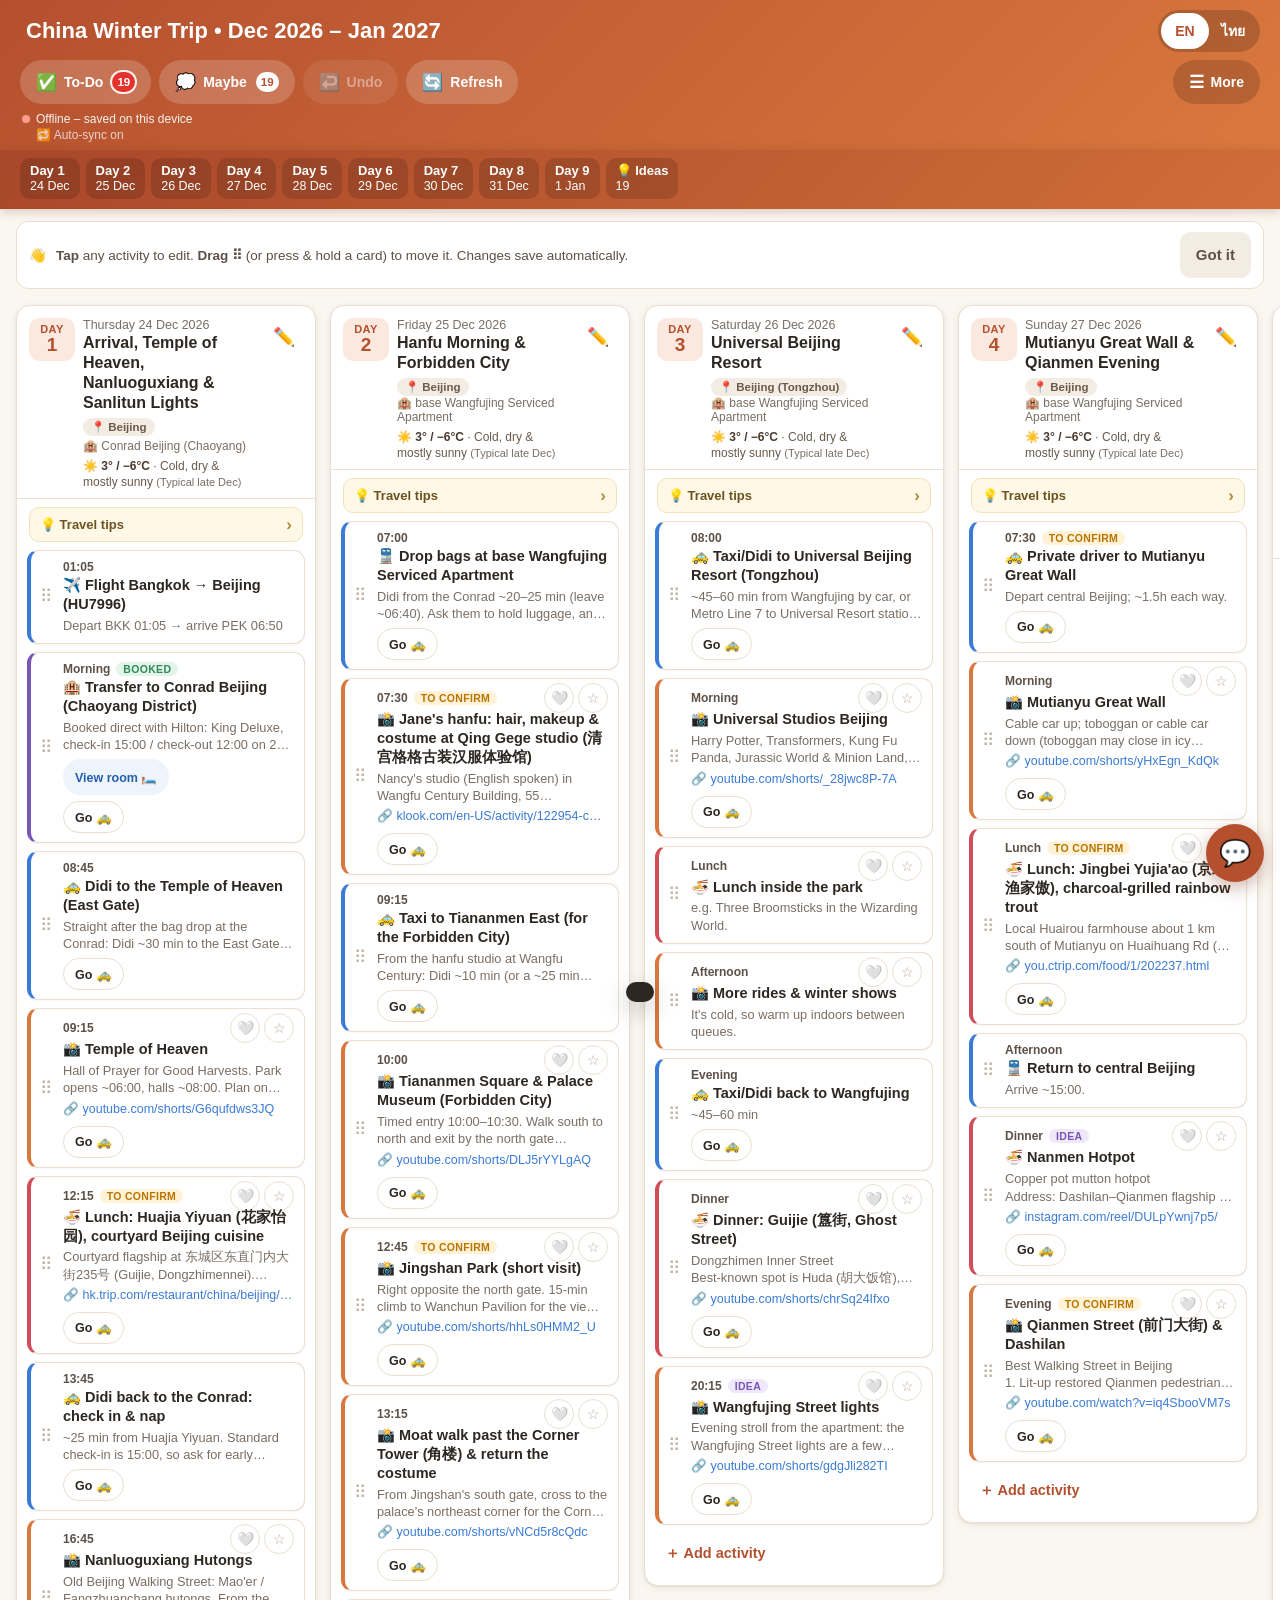
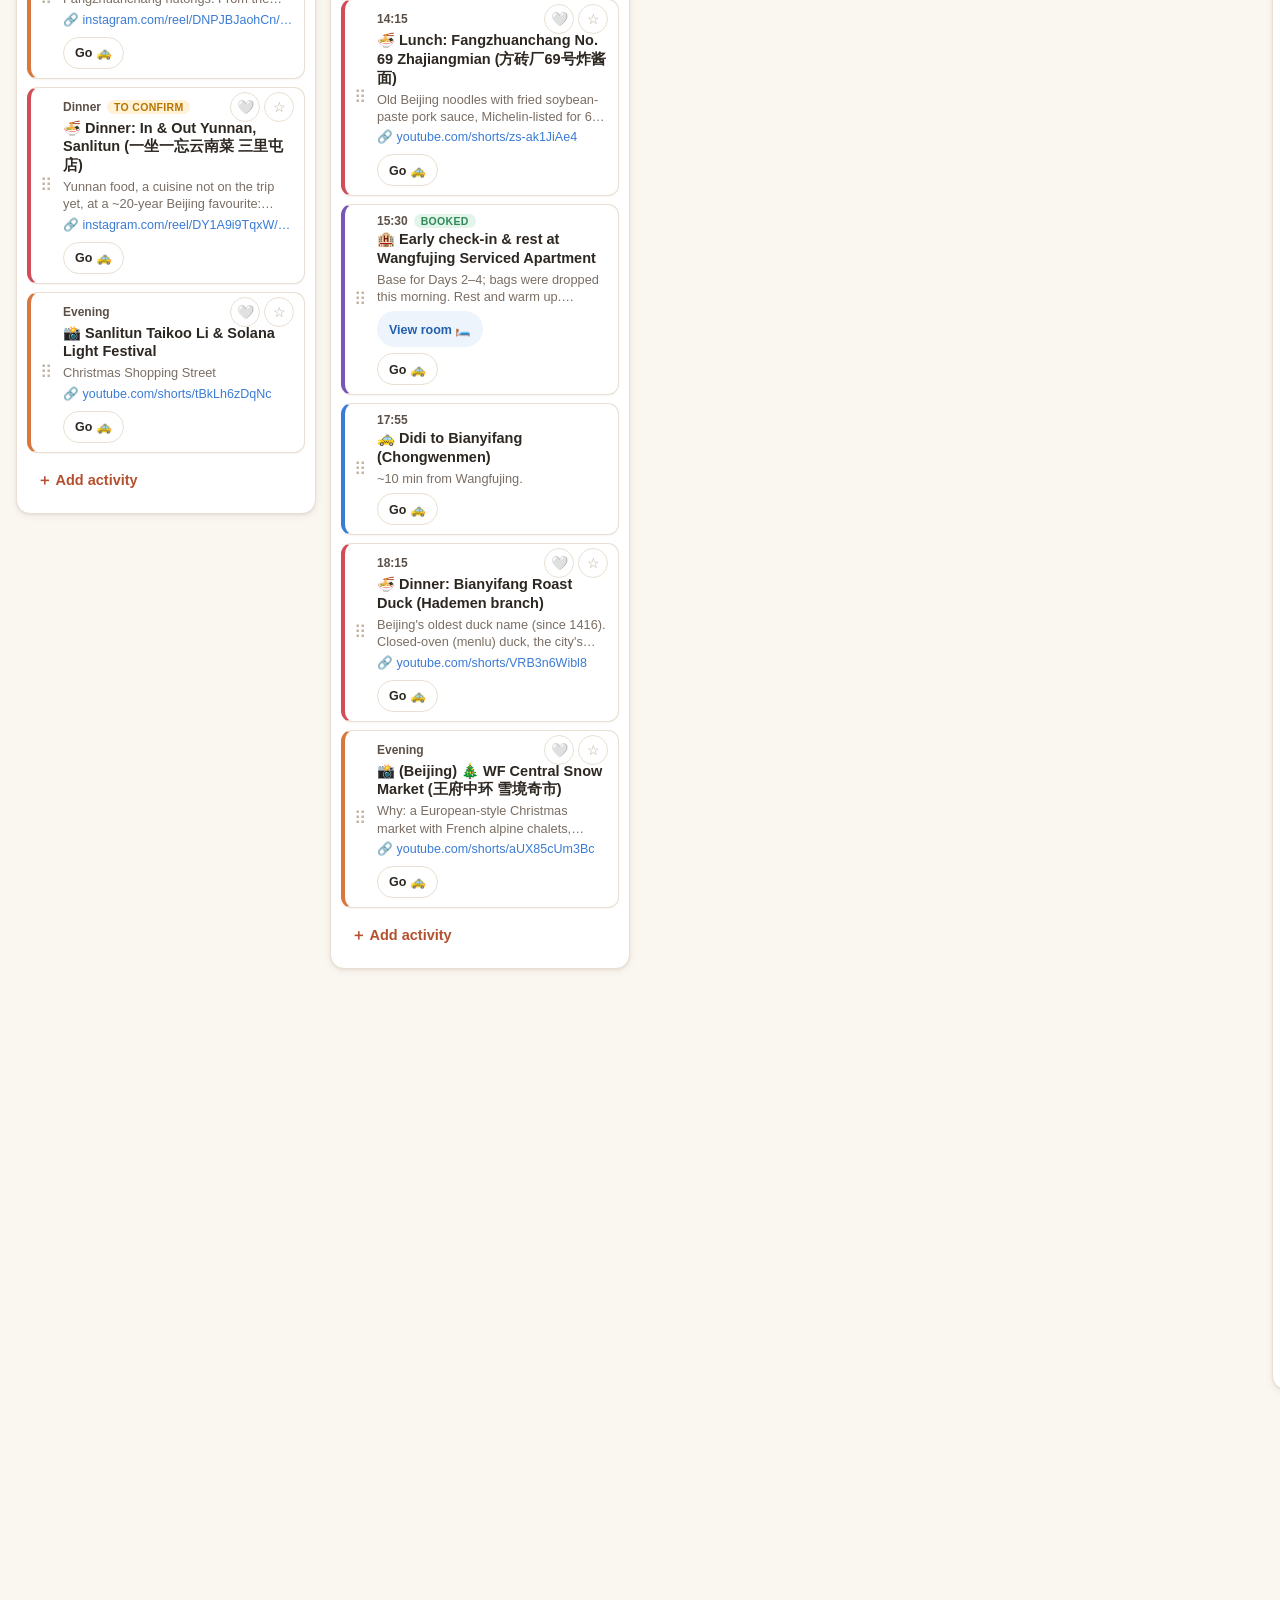
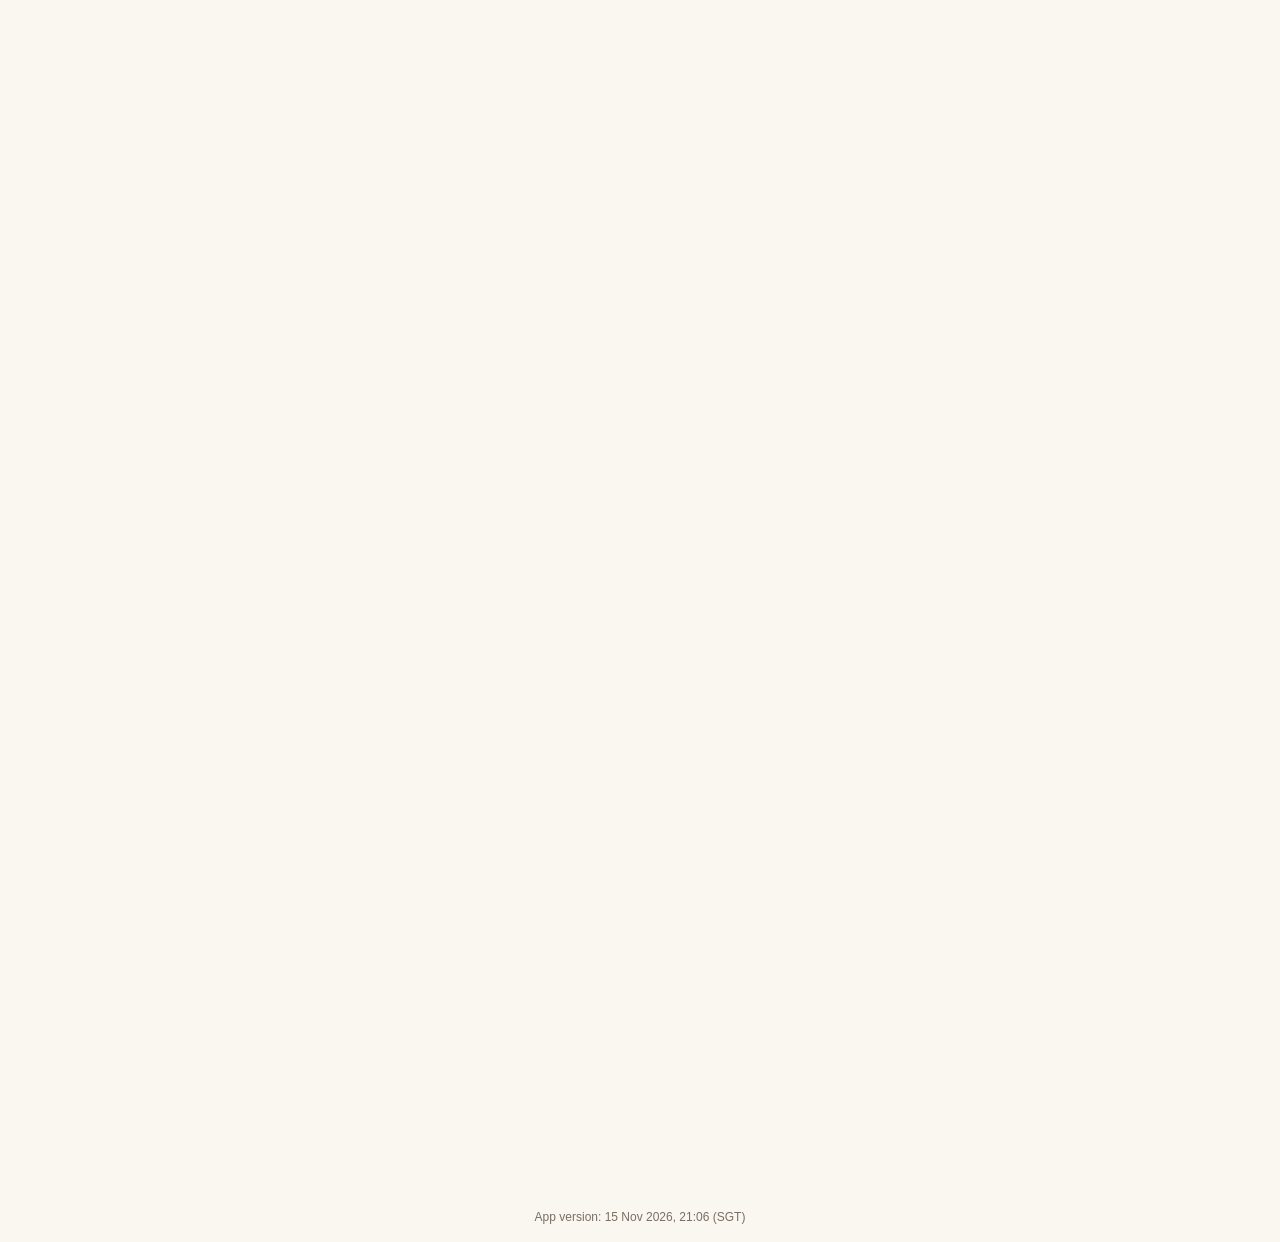
==== commit c698a426: "Planner: evening Thai, tips and Chinese names refresh (15 Nov)" ====
--- a/china-trip-planner.html
+++ b/china-trip-planner.html
@@ -4,7 +4,7 @@
 <meta charset="utf-8">
 <meta name="viewport" content="width=device-width, initial-scale=1, viewport-fit=cover">
 <meta name="theme-color" content="#b5502f">
-<meta name="app-build" content="20261115201129">
+<meta name="app-build" content="20261115210641">
 <title>Our China Trip • Trip Planner</title>
 <style>
 :root{
@@ -442,7 +442,7 @@
 <div id="toast" role="status" aria-live="polite"><span id="toastMsg"></span><button id="toastBtn" type="button" hidden data-t="undoShort"></button></div>
 
 <script>
-const BUILD={"id": "20261115201129", "at": "2026-11-15T20:11:29+08:00", "label": "15 Nov 2026, 20:11 (SGT)", "syncId": "ctp-39f343f07e0f3ba36a7f90e5de168d74", "endpoint": "https://textdb.dev/api/data/"};
+const BUILD={"id": "20261115210641", "at": "2026-11-15T21:06:41+08:00", "label": "15 Nov 2026, 21:06 (SGT)", "syncId": "ctp-39f343f07e0f3ba36a7f90e5de168d74", "endpoint": "https://textdb.dev/api/data/"};
 // ORIGINAL plan data (from Travel Planner doc, "China Winter Holiday: 24 Dec - 3 Jan" tab).
 // Text fields are [English, Thai]. Plain strings are used for both languages.
 const D=(date,city,title,stay,tips,items)=>({date,city,title,stay,tips,items});
@@ -481,7 +481,7 @@
   ]),{weather:[{"asof": null, "city": "beijing", "city_en": "Beijing", "city_th": "ปักกิ่ง", "desc_en": "Cold, dry & mostly sunny", "desc_th": "หนาวจัด อากาศแห้ง แดดออกเกือบทั้งวัน", "hi": 3, "icon": "☀️", "lo": -6, "src": "typical"}]}),
   Object.assign(
   D("2026-12-25",["Beijing","ปักกิ่ง"],["Hanfu Morning & Forbidden City","คริสต์มาสของเรา 🎄 ชุดฮั่นฝู & พระราชวังต้องห้าม"],["base Wangfujing Serviced Apartment","base Wangfujing Serviced Apartment (ย่านหวังฟูจิ่ง)"],
-   ["Forbidden City tickets open 7 days in advance at 8:00 PM China time sharp; book a 10:00–10:30 slot (25 Dec sales open 18 Dec, 20:00 Beijing time). (Closed Mondays; 25 Dec is a Friday.)\nBags: check out of the Conrad early and drop them at the Wangfujing apartment on the way (ask for early check-in), then come back after lunch (~15:30) to check in and rest before dinner.\nLunch at Fangzhuanchang No. 69 is walk-in only; 14:15 is well after the lunch rush, and if the queue is long there is a second branch on Nanluoguxiang itself. Ju Qi (Juqi) was dropped from dinner: it is a popular local chain, but reviews rate its duck only above average.\nBreakfast: grab something on the way (06:40–07:00) and carry snacks into the Forbidden City. Lunch isn't until ~14:15 and food inside is limited.\n⏰ Big early day: up and ready by 06:20 with bags packed, Didi from the Conrad at 06:40. Coffee on the way, promise ☕\n⏰ Hanfu hair & makeup 07:30–09:00 at Wangfu Century, Didi to Tiananmen East by 09:15 for the 10:00–10:30 slot. Princess, speed mode 👑📸\nHanfu at the palace: costume and phone photos are fine; no hired photographer inside, no tripods or prop swords, no long trailing hems. Return the costume after the Corner Tower walk (~13:45).\n⏰ Bianyifang is booked for 18:15: ready at the apartment by 17:45, Didi at 17:55. Nap alarm set? 😴\nWF Central Christmas market (3F WF Central, Wangfujing): 2026 dates and hours aren't out yet; in 2025 it ran 19–21 and 24–28 Dec, 11:00–21:00 (to confirm). Easiest after the duck: Didi ~10 min from Bianyifang, arrive ~19:45–20:00, then a 15–20 min walk back to the apartment. Or pop in before dinner (~17:00, instead of the moat stroll) and take the 17:55 Didi to Bianyifang from the mall.\n⏰ After the duck: out of Bianyifang by 19:40 for the WF Central market (it closed at 21:00 last year). Mulled wine is calling 🍷🎄","เมอร์รี่คริสต์มาสนะ 🎄 ลอนดอนเรามีไฟถนน Regent Street ปีนี้เรามีกำแพงแดงหลังคาทองแทน ใส่โค้ทสีครีม/ขาว/เขียวเข้มมาวันนี้ ตัดกับกำแพงแดงสวยมาก (ใส่แดงทั้งตัวจะกลืนไปกับกำแพงนะ)\nตั๋วพระราชวังต้องห้ามเปิดขายล่วงหน้า 7 วัน ตอน 20:00 ตรงเวลาจีน (19:00 เวลาไทย) กดรอบ 10:00–10:30 ไว้เลย (ตั๋ววันที่ 25 เปิดขาย 18 ธ.ค. 20:00 เวลาปักกิ่ง) (ปิดวันจันทร์ ส่วน 25 ธ.ค. เป็นวันศุกร์ ไม่มีปัญหา)\nกระเป๋า: เช็คเอาต์ Conrad แต่เช้า เอากระเป๋าไปฝากที่อพาร์ตเมนต์หวังฟูจิ่งระหว่างทาง (ขอเช็คอินก่อนเวลาไว้ด้วย) แล้วค่อยกลับมาเช็คอิน+งีบหลังมื้อเที่ยง (ราว 15:30) ก่อนออกไปกินมื้อเย็น\nร้านบะหมี่ Fangzhuanchang No. 69 ไม่รับจอง ไปตอน 14:15 คนซาแล้ว ถ้าคิวยาวมีอีกสาขาบนถนนหนานหลัวกู่เซียง ส่วน Ju Qi ตัดออกจากมื้อเย็นแล้ว เพราะเป็นร้านเชนที่คนท้องถิ่นชอบก็จริง แต่รีวิวเป็ดแค่พอใช้ได้\nอาหารเช้า: ซื้อติดมือระหว่างทาง (06:40–07:00) แล้วพกขนมเข้าพระราชวังต้องห้ามด้วย กว่าจะได้กินข้าวก็ราว 14:15 และข้างในมีของกินน้อยมาก\n⏰ วันนี้ตื่นเช้านะตัวเอง: พร้อมพร้อมกระเป๋าภายใน 06:20 เรียก Didi จาก Conrad 06:40 เดี๋ยวซื้อกาแฟให้ระหว่างทาง สัญญา ☕🥺\n⏰ ทำผมแต่งหน้าชุดฮั่นฝู 07:30–09:00 ที่ตึกหวังฝู่เซ็นจูรี่ แล้วเรียก Didi ไปเทียนอันเหมินฝั่งตะวันออกภายใน 09:15 ให้ทันรอบพระราชวังต้องห้าม (10:00–10:30) วันนี้เป็นองค์หญิงโหมดเร็วนะ 👑📸\nใส่ชุดฮั่นฝูเข้าวัง: ใส่ชุดและถ่ายรูปด้วยมือถือได้ แต่ห้ามจ้างช่างภาพตามถ่ายข้างใน ห้ามขาตั้งกล้องหรือพร็อพดาบ ห้ามชุดหางยาวลากพื้น เดินดูหอมุมเสร็จค่อยไปคืนชุด (ราว 13:45)\n⏰ จองร้าน Bianyifang ไว้ 18:15: พร้อมที่ห้องภายใน 17:45 เรียก Didi 17:55 ตั้งนาฬิกาปลุกตอนงีบด้วยนะ 😴⏰\nตลาดคริสต์มาส WF Central (ชั้น 3 ห้าง WF Central หวังฝูจิ่ง): ปี 2026 ยังไม่ประกาศวันและเวลา ปี 2025 เปิด 19–21 และ 24–28 ธ.ค. 11:00–21:00 (รอยืนยัน) ไปหลังกินเป็ดง่ายสุด เรียก Didi จาก Bianyifang ราว 10 นาที ถึงสัก 19:45–20:00 แล้วเดินกลับที่พัก 15–20 นาที หรือจะแวะก่อนมื้อเย็นราว 17:00 (แทนเดินเลียบคูน้ำ) แล้วเรียก Didi 17:55 จากห้างไปร้านเป็ดเลยก็ได้\n⏰ กินเป็ดเสร็จออกจาก Bianyifang ภายใน 19:40 นะ ไปตลาดคริสต์มาส WF Central (ปีที่แล้วปิด 21:00) ไวน์ร้อนรอเราอยู่ ห้ามอิ่มจนเดินไม่ไหวน้า 🍷🎄"],[
+   ["Forbidden City tickets open 7 days in advance at 8:00 PM China time sharp; book a 10:00–10:30 slot (25 Dec sales open 18 Dec, 20:00 Beijing time). (Closed Mondays; 25 Dec is a Friday.)\nBags: check out of the Conrad early and drop them at the Wangfujing apartment on the way (ask for early check-in), then come back after lunch (~15:30) to check in and rest before dinner.\nLunch at Fangzhuanchang No. 69 is walk-in only; 14:15 is well after the lunch rush, and if the queue is long there is a second branch on Nanluoguxiang itself. Ju Qi (Juqi) was dropped from dinner: it is a popular local chain, but reviews rate its duck only above average.\nBreakfast: grab something on the way (06:40–07:00) and carry snacks into the Forbidden City. Lunch isn't until ~14:15 and food inside is limited.\n⏰ Big early day: up and ready by 06:20 with bags packed, Didi from the Conrad at 06:40. Coffee on the way, promise ☕\n⏰ Hanfu hair & makeup 07:30–09:00 at Wangfu Century, Didi to Tiananmen East by 09:15 for the 10:00–10:30 slot. Princess, speed mode 👑📸\nHanfu at the palace: costume and phone photos are fine; no hired photographer inside, no tripods or prop swords, no long trailing hems. Return the costume after the Corner Tower walk (~13:45).\n⏰ Bianyifang is booked for 18:15: ready at the apartment by 17:45, Didi at 17:55. Nap alarm set? 😴\nWF Central Christmas market (3F WF Central, Wangfujing): 2026 dates and hours aren't out yet; in 2025 it ran 19–21 and 24–28 Dec, 11:00–21:00 (to confirm). Easiest after the duck: Didi ~10 min from Bianyifang, arrive ~19:45–20:00, then a 15–20 min walk back to the apartment. Or pop in before dinner (~17:00, instead of the moat stroll) and take the 17:55 Didi to Bianyifang from the mall.\n⏰ After the duck: out of Bianyifang by 19:40 for the WF Central market (it closed at 21:00 last year). Mulled wine is calling 🍷🎄\nWF Central Christmas market (3F WF Central, Wangfujing): 2026 dates and hours aren't out yet; in 2025 it ran 19–21 and 24–28 Dec, 11:00–21:00 (to confirm). Easiest after the duck: Didi ~10 min from Bianyifang, arrive ~19:45–20:00, then a 15–20 min walk back to the apartment.", "เมอร์รี่คริสต์มาสนะ 🎄 ลอนดอนเรามีไฟถนน Regent Street ปีนี้เรามีกำแพงแดงหลังคาทองแทน ใส่โค้ทสีครีม/ขาว/เขียวเข้มมาวันนี้ ตัดกับกำแพงแดงสวยมาก (ใส่แดงทั้งตัวจะกลืนไปกับกำแพงนะ)\nตั๋วพระราชวังต้องห้ามเปิดขายล่วงหน้า 7 วัน ตอน 20:00 ตรงเวลาจีน (19:00 เวลาไทย) กดรอบ 10:00–10:30 ไว้เลย (ตั๋ววันที่ 25 เปิดขาย 18 ธ.ค. 20:00 เวลาปักกิ่ง) (ปิดวันจันทร์ ส่วน 25 ธ.ค. เป็นวันศุกร์ ไม่มีปัญหา)\nกระเป๋า: เช็คเอาต์ Conrad แต่เช้า เอากระเป๋าไปฝากที่อพาร์ตเมนต์หวังฟูจิ่งระหว่างทาง (ขอเช็คอินก่อนเวลาไว้ด้วย) แล้วค่อยกลับมาเช็คอิน+งีบหลังมื้อเที่ยง (ราว 15:30) ก่อนออกไปกินมื้อเย็น\nร้านบะหมี่ Fangzhuanchang No. 69 ไม่รับจอง ไปตอน 14:15 คนซาแล้ว ถ้าคิวยาวมีอีกสาขาบนถนนหนานหลัวกู่เซียง ส่วน Ju Qi ตัดออกจากมื้อเย็นแล้ว เพราะเป็นร้านเชนที่คนท้องถิ่นชอบก็จริง แต่รีวิวเป็ดแค่พอใช้ได้\nอาหารเช้า: ซื้อติดมือระหว่างทาง (06:40–07:00) แล้วพกขนมเข้าพระราชวังต้องห้ามด้วย กว่าจะได้กินข้าวก็ราว 14:15 และข้างในมีของกินน้อยมาก\n⏰ วันนี้ตื่นเช้านะตัวเอง: พร้อมพร้อมกระเป๋าภายใน 06:20 เรียก Didi จาก Conrad 06:40 เดี๋ยวซื้อกาแฟให้ระหว่างทาง สัญญา ☕🥺\n⏰ ทำผมแต่งหน้าชุดฮั่นฝู 07:30–09:00 ที่ตึกหวังฝู่เซ็นจูรี่ แล้วเรียก Didi ไปเทียนอันเหมินฝั่งตะวันออกภายใน 09:15 ให้ทันรอบพระราชวังต้องห้าม (10:00–10:30) วันนี้เป็นองค์หญิงโหมดเร็วนะ 👑📸\nใส่ชุดฮั่นฝูเข้าวัง: ใส่ชุดและถ่ายรูปด้วยมือถือได้ แต่ห้ามจ้างช่างภาพตามถ่ายข้างใน ห้ามขาตั้งกล้องหรือพร็อพดาบ ห้ามชุดหางยาวลากพื้น เดินดูหอมุมเสร็จค่อยไปคืนชุด (ราว 13:45)\n⏰ จองร้าน Bianyifang ไว้ 18:15: พร้อมที่ห้องภายใน 17:45 เรียก Didi 17:55 ตั้งนาฬิกาปลุกตอนงีบด้วยนะ 😴⏰\nตลาดคริสต์มาส WF Central (ชั้น 3 ห้าง WF Central หวังฝูจิ่ง): ปี 2026 ยังไม่ประกาศวันและเวลา ปี 2025 เปิด 19–21 และ 24–28 ธ.ค. 11:00–21:00 (รอยืนยัน) ไปหลังกินเป็ดง่ายสุด เรียก Didi จาก Bianyifang ราว 10 นาที ถึงสัก 19:45–20:00 แล้วเดินกลับที่พัก 15–20 นาที หรือจะแวะก่อนมื้อเย็นราว 17:00 (แทนเดินเลียบคูน้ำ) แล้วเรียก Didi 17:55 จากห้างไปร้านเป็ดเลยก็ได้\n⏰ กินเป็ดเสร็จออกจาก Bianyifang ภายใน 19:40 นะ ไปตลาดคริสต์มาส WF Central (ปีที่แล้วปิด 21:00) ไวน์ร้อนรอเราอยู่ ห้ามอิ่มจนเดินไม่ไหวน้า 🍷🎄\nตลาดคริสต์มาส WF Central (ชั้น 3 ห้าง WF Central หวังฝูจิ่ง): ปี 2026 ยังไม่ประกาศวันและเวลา ปี 2025 เปิด 19–21 และ 24–28 ธ.ค. 11:00–21:00 (รอยืนยัน) ไปหลังกินเป็ดง่ายสุด เรียก Didi จาก Bianyifang ราว 10 นาที ถึงสัก 19:45–20:00 แล้วเดินกลับที่พัก 15–20 นาที"],[
    I("07:00","travel",["Drop bags at base Wangfujing Serviced Apartment","แวะฝากกระเป๋าที่ base Wangfujing Serviced Apartment"],
     ["Didi from the Conrad ~20–25 min (leave ~06:40). Ask them to hold luggage, and ask for early check-in (~15:30). Then Didi ~5–10 min (or a ~20 min walk) to Wangfu Century for Jane's 07:30 hanfu start.","Didi จาก Conrad ราว 20–25 นาที (ออก 06:40) ฝากกระเป๋าไว้ แล้วขอเช็คอินก่อนเวลา (ราว 15:30) จากนั้นเรียก Didi ราว 5–10 นาที (หรือเดินราว 20 นาที) ไปตึกหวังฝู่เซ็นจูรี่ ให้ทันเริ่มแต่งชุดฮั่นฝู 07:30"],"planned",""),
    I("07:30","sightseeing",["Jane's hanfu: hair, makeup & costume at Qing Gege studio (清宫格格古装汉服体验馆)","แต่งชุดฮั่นฝู ทำผม แต่งหน้า ที่ร้าน Qing Gege (清宫格格古装汉服体验馆)"],
@@ -493,7 +493,7 @@
    I("12:45","sightseeing",["Jingshan Park (short visit)","สวนจิ่งซาน (แวะแป๊บเดียว)"],
     ["Right opposite the north gate. 15-min climb to Wanchun Pavilion for the view over the palace roofs; keep it to ~30 min. Skip if tired or running late.","อยู่ตรงข้ามประตูเหนือพอดี เดินขึ้นเนิน 15 นาทีไปศาลาว่านชุน วิวหลังคาพระราชวังสีทองทั้งหมดสวยมาก ใช้เวลาสัก 30 นาทีพอ ถ้าเหนื่อยหรือช้ากว่าแผน ข้ามได้เลย\n📸 จากศาลาว่านชุน (万春亭) หันไปทางใต้ ได้หลังคาสีทองของวังทั้งแถบ เที่ยงแสงจะแบนหน่อย ถ่ายพาโนรามาแล้วเอาตัวเราไว้มุมล่างเล็ก ๆ จะสวยกว่า"],"confirm","https://www.youtube.com/shorts/hhLs0HMM2_U"),
    I("13:15","sightseeing",["Moat walk past the Corner Tower (角楼) & return the costume","เดินเลียบคูน้ำผ่านหอมุม (角楼) แล้วไปคืนชุด"],
-    ["From Jingshan's south gate, cross to the palace's northeast corner for the Corner Tower over the moat (the classic postcard, lovely in costume). Then walk south along the moat to Donghuamen and east along Donghuamen St to Wangfu Century (~1.8 km, ~30 min with photos). Return the costume, get the ¥500 deposit back and have the hairpiece taken out, then Didi to lunch.","จากประตูใต้ของจิ่งซาน ข้ามไปมุมตะวันออกเฉียงเหนือของวัง ดูหอมุม (角楼) สะท้อนคูน้ำ ช็อตโปสการ์ดสุดคลาสสิก ใส่ชุดฮั่นฝูถ่ายตรงนี้สวยมาก แล้วเดินเลียบคูน้ำลงใต้ไปประตูตงหัวเหมิน ต่อไปทางตะวันออกตามถนนตงหัวเหมินถึงตึกหวังฝู่เซ็นจูรี่ (ราว 1.8 กม. ราว 30 นาทีรวมถ่ายรูป) คืนชุด รับมัดจำ ¥500 คืน ให้ร้านถอดเครื่องประดับผมให้ แล้วเรียก Didi ไปกินข้าว\n📸 ยืนริมคูน้ำ ให้หอมุมอยู่ด้านหลังเยื้อง ๆ ถ่ายแนวตั้งเก็บทั้งชุดทั้งหลังคาสีทอง"],"planned",""),
+    ["From Jingshan's south gate, cross to the palace's northeast corner for the Corner Tower over the moat (the classic postcard, lovely in costume). Then walk south along the moat to Donghuamen and east along Donghuamen St to Wangfu Century (~1.8 km, ~30 min with photos). Return the costume, get the ¥500 deposit back and have the hairpiece taken out, then Didi to lunch.","จากประตูใต้ของจิ่งซาน ข้ามไปมุมตะวันออกเฉียงเหนือของวัง ดูหอมุม (角楼) สะท้อนคูน้ำ ช็อตโปสการ์ดสุดคลาสสิก ใส่ชุดฮั่นฝูถ่ายตรงนี้สวยมาก แล้วเดินเลียบคูน้ำลงใต้ไปประตูตงหัวเหมิน ต่อไปทางตะวันออกตามถนนตงหัวเหมินถึงตึกหวังฝู่เซ็นจูรี่ (ราว 1.8 กม. ราว 30 นาทีรวมถ่ายรูป) คืนชุด รับมัดจำ ¥500 คืน ให้ร้านถอดเครื่องประดับผมให้ แล้วเรียก Didi ไปกินข้าว\n📸 ยืนริมคูน้ำ ให้หอมุมอยู่ด้านหลังเยื้อง ๆ ถ่ายแนวตั้งเก็บทั้งชุดทั้งหลังคาสีทอง"],"planned","https://www.youtube.com/shorts/vNCd5r8cQdc"),
    I("14:15","food",["Lunch: Fangzhuanchang No. 69 Zhajiangmian (方砖厂69号炸酱面)","มื้อกลางวัน: บะหมี่จ่าเจียงเมี่ยนร้าน Fangzhuanchang No. 69 (方砖厂69号炸酱面)"],
     ["Old Beijing noodles with fried soybean-paste pork sauce, Michelin-listed for 6+ years (~¥38). Didi ~10–15 min from Wangfu Century to Fangzhuanchang Hutong, off the north end of Nanluoguxiang. Walk-in only; queues of 30 min+ at peak, so 14:15 is well after the rush. Then Didi ~15 min to the Wangfujing apartment.","บะหมี่ปักกิ่งต้นตำรับ คลุกซอสเต้าเจี้ยวผัดหมูสับเข้มข้น (ฟีลบะหมี่ซอสหมูสับ แต่หอมเต้าเจี้ยวกว่า) ติดมิชลินไกด์มา 6 ปีกว่า (ราว 38 หยวน) จากตึกหวังฝู่เซ็นจูรี่นั่ง Didi ราว 10–15 นาทีไปหูท่งฟางจวนฉ่าง ปลายเหนือของหนานหลัวกู่เซียง ไม่รับจอง ช่วงพีคคิว 30 นาทีขึ้นไป ไป 14:15 คนซาแล้ว กินเสร็จเรียก Didi 15 นาทีกลับอพาร์ตเมนต์หวังฟูจิ่ง"],"planned","https://www.youtube.com/shorts/zs-ak1JiAe4"),
    I("15:30","hotel",["Early check-in & rest at Wangfujing Serviced Apartment","เช็คอินก่อนเวลา & พักผ่อนที่ Wangfujing Serviced Apartment"],
@@ -541,7 +541,7 @@
   ]),{weather:[{"asof": null, "city": "beijing", "city_en": "Beijing", "city_th": "ปักกิ่ง", "desc_en": "Cold, dry & mostly sunny", "desc_th": "หนาวจัด อากาศแห้ง แดดออกเกือบทั้งวัน", "hi": 3, "icon": "☀️", "lo": -6, "src": "typical"}]}),
   Object.assign(
   D("2026-12-28",["Beijing → Shanghai","ปักกิ่ง → เซี่ยงไฮ้"],["Lama Temple, High-Speed Rail to Shanghai & HKRI Taikoo Hui","วัดลามะ • นั่งรถไฟความเร็วสูงไปเซี่ยงไฮ้ & ห้าง HKRI Taikoo Hui"],["Riverdale Residence Xintiandi","Riverdale Residence Xintiandi (ย่านซินเทียนตี้)"],
-   ["Train day: China rail is real-name, so carry both passports for the station security and ticket gates. Gates usually close about 5 min before departure (to confirm), so aim to be at Beijing South by ~11:20 for the 12:00 G15. Didi from Wangfujing is about 30–40 min (to confirm). Grab snacks/lunch at the station or order on the train; you arrive 16:38.\nHongqiao → hotel: Metro Line 10 runs from Hongqiao Railway Station straight to Xintiandi (no change, ~45 min), or Didi ~30–40 min.\nGetting around Shanghai: Didi works in Alipay (and its own app). For the Metro, use the Alipay transport QR code, or tap a contactless Visa/Mastercard at the gates (to confirm for your cards).\nThe Louis (LV ship): free, but book a timed slot ahead in the 'My LV' WeChat mini program or the official site. One booking per person, and only the live QR works (no screenshots). Open 10:00–22:00, so book a ~18:45 slot (Line 13 runs direct from Xintiandi to West Nanjing Rd). Nearest Metro: Line 13 West Nanjing Road, exit 6.\nShanghai in late December: about 2–9°C, damp and windy, so it feels colder than it reads. Layers plus a windproof jacket; an umbrella helps.\nLama Temple first thing: open daily including Mondays (winter 09:00–16:30, last entry 16:00). Full-price tickets (¥25) can be bought online with a passport via the temple's WeChat account. No bag storage, so the bags wait at the apartment. The Imperial College and Confucius Temple on Guozijian St are closed on Mondays, so it's the street only.\n⏰ Lama Temple at its 09:00 opening: Didi at 08:40, back in a Didi by 10:20 for the bags, then the 10:45 Didi to Beijing South for the 12:00 G15. A late coffee is fine, a late Didi is not 🚄😝\n⏰ The Louis entry is by time slot: be at the ship 10 min before your booked time 🛳️\nJing'an Kerry Centre tree (1515 Nanjing Rd W): ~20 min walk west of HKRI Taikoo Hui / The Louis along Nanjing Rd W, or one stop on Metro Line 2 (West Nanjing Rd → Jing'an Temple). In 2025 the tree was lit after 18:00 and the plaza market ran 11:00–22:00, so 20:00 works. 2026 dates not announced yet (2025: 20 Nov–4 Jan, to confirm).\n⏰ Kerry Centre tree at 20:00: leave The Louis by ~19:40, it's a 20 min walk. Photos with the tree allowed, just not 100 of them 🎄📸\nRockbund Christkindlmarkt: the 2026 run is out (SmartShanghai ticketing): 25 Nov–27 Dec, closed Mon–Tue, so it has already finished by Mon 28 Dec. Worth a walk past the Rockbund buildings and the Bund lights, but don't count on the stalls or buy tickets for 28 Dec.","วันนั่งรถไฟ: รถไฟจีนใช้ชื่อจริง ต้องพกพาสปอร์ตทั้งสองคนไว้ผ่านจุดตรวจและประตูขึ้นรถ ประตูมักปิดก่อนรถออกราว 5 นาที (รอยืนยัน) ไปให้ถึงสถานีปักกิ่งใต้ราว 11:20 สำหรับ G15 เที่ยวเที่ยงตรง นั่ง Didi จากหวังฟูจิ่งราว 30–40 นาที (รอยืนยัน) ซื้อขนม/ข้าวที่สถานีหรือสั่งบนรถไฟก็ได้ ถึงเซี่ยงไฮ้ 16:38\nจากสถานีหงเฉียวไปที่พัก: รถไฟใต้ดินสาย 10 วิ่งจากสถานี Hongqiao Railway Station ตรงไปซินเทียนตี้เลย ไม่ต้องต่อ (ราว 45 นาที) หรือ Didi ราว 30–40 นาที\nเดินทางในเซี่ยงไฮ้: เรียก Didi ผ่าน Alipay ได้เลย (หรือแอป Didi) รถไฟใต้ดินใช้ QR ขนส่งใน Alipay หรือแตะบัตร Visa/Mastercard แบบคอนแทกต์เลสที่ประตู (รอยืนยันว่าบัตรเราใช้ได้)\nเรือ LV (The Louis): เข้าฟรี แต่ต้องจองรอบล่วงหน้าในมินิโปรแกรม 'My LV' ใน WeChat หรือเว็บทางการ จองคนละหนึ่งสิทธิ์ ต้องใช้ QR สดเท่านั้น (แคปหน้าจอไม่ได้) เปิด 10:00–22:00 จองรอบราว 18:45 ได้เลย (สาย 13 จากซินเทียนตี้ไป West Nanjing Rd ไม่ต้องต่อ) รถไฟใต้ดินใกล้สุด: สาย 13 สถานี West Nanjing Road ทางออก 6\nอากาศเซี่ยงไฮ้ปลายธันวา: ราว 2–9°C ชื้นและลมแรง เลยรู้สึกหนาวกว่าตัวเลข ใส่หลายชั้น มีเสื้อกันลม พกร่มไว้ด้วยก็ดี\nเช้านี้ไปวัดลามะก่อน: เปิดทุกวันรวมวันจันทร์ (หน้าหนาว 09:00–16:30 เข้าได้ถึง 16:00) ตั๋วเต็มราคา 25 หยวน ซื้อออนไลน์ด้วยพาสปอร์ตผ่าน WeChat ของวัดได้ วัดไม่มีที่ฝากกระเป๋า เลยฝากกระเป๋าไว้ที่อพาร์ตเมนต์ ส่วนกั๋วจื่อเจียน (วิทยาลัยหลวง) กับวัดขงจื๊อปิดวันจันทร์ เดินแค่ถนนพอ\n⏰ ไปถึงวัดลามะตอนเปิด 09:00: เรียก Didi 08:40 ขึ้น Didi กลับมาเอากระเป๋าภายใน 10:20 แล้วเรียก Didi 10:45 ไปปักกิ่งใต้ ทัน G15 เที่ยงตรง กาแฟช้าได้ แต่ Didi ช้าไม่ได้นะตัวเอง 🚄😝\n⏰ เรือ LV เข้าตามรอบที่จอง: ไปถึงก่อนเวลาจอง 10 นาทีนะ 🛳️✨\nต้นคริสต์มาสที่ Jing'an Kerry Centre (1515 ถนนหนานจิงตะวันตก): จาก HKRI Taikoo Hui / เรือ LV เดินไปทางตะวันตกตามถนนหนานจิงตะวันตกราว 20 นาที หรือนั่งรถไฟใต้ดินสาย 2 แค่สถานีเดียว (West Nanjing Rd → Jing'an Temple) ปี 2025 ไฟต้นคริสต์มาสติดหลัง 18:00 และตลาดที่ลานเปิด 11:00–22:00 ไปตอน 20:00 เลยกำลังดี ปี 2026 ยังไม่ประกาศวัน (ปี 2025: 20 พ.ย.–4 ม.ค. รอยืนยัน)\n⏰ ไปดูต้นคริสต์มาสหมุนที่ Kerry Centre ตอน 20:00 ออกจากเรือ LV ภายใน 19:40 นะ เดินไปราว 20 นาที ถ่ายรูปกับต้นคริสต์มาสได้ แต่ห้ามเกิน 100 รูปน้า 🎄📸😜\nตลาดคริสต์มาสเยอรมัน Rockbund: ปี 2026 ประกาศแล้ว (ช่องทางขายตั๋ว SmartShanghai) 25 พ.ย.–27 ธ.ค. ปิดจันทร์–อังคาร วันจันทร์ 28 ธ.ค. เลยจบไปแล้ว 🥲 เดินผ่านตึกเก่าย่าน Rockbund กับไฟเดอะบันด์ได้ แต่อย่าเพิ่งซื้อตั๋วตลาดของวันที่ 28 นะ"],[
+   ["Train day: China rail is real-name, so carry both passports for the station security and ticket gates. Gates usually close about 5 min before departure (to confirm), so aim to be at Beijing South by ~11:20 for the 12:00 G15. Didi from Wangfujing is about 30–40 min (to confirm). Grab snacks/lunch at the station or order on the train; you arrive 16:38.\nHongqiao → hotel: Metro Line 10 runs from Hongqiao Railway Station straight to Xintiandi (no change, ~45 min), or Didi ~30–40 min.\nGetting around Shanghai: Didi works in Alipay (and its own app). For the Metro, use the Alipay transport QR code, or tap a contactless Visa/Mastercard at the gates (to confirm for your cards).\nThe Louis (LV ship): free, but book a timed slot ahead in the 'My LV' WeChat mini program or the official site. One booking per person, and only the live QR works (no screenshots). Open 10:00–22:00, so book a ~18:45 slot (Line 13 runs direct from Xintiandi to West Nanjing Rd). Nearest Metro: Line 13 West Nanjing Road, exit 6.\nShanghai in late December: about 2–9°C, damp and windy, so it feels colder than it reads. Layers plus a windproof jacket; an umbrella helps.\nLama Temple first thing: open daily including Mondays (winter 09:00–16:30, last entry 16:00). Full-price tickets (¥25) can be bought online with a passport via the temple's WeChat account. No bag storage, so the bags wait at the apartment. The Imperial College and Confucius Temple on Guozijian St are closed on Mondays, so it's the street only.\n⏰ Lama Temple at its 09:00 opening: Didi at 08:40, back in a Didi by 10:20 for the bags, then the 10:45 Didi to Beijing South for the 12:00 G15. A late coffee is fine, a late Didi is not 🚄😝\n⏰ The Louis entry is by time slot: be at the ship 10 min before your booked time 🛳️\nJing'an Kerry Centre tree (1515 Nanjing Rd W): ~20 min walk west of HKRI Taikoo Hui / The Louis along Nanjing Rd W, or one stop on Metro Line 2 (West Nanjing Rd → Jing'an Temple). In 2025 the tree was lit after 18:00 and the plaza market ran 11:00–22:00, so 20:00 works. 2026 dates not announced yet (2025: 20 Nov–4 Jan, to confirm).\n⏰ Kerry Centre tree at 20:00: leave The Louis by ~19:40, it's a 20 min walk. Photos with the tree allowed, just not 100 of them 🎄📸\nRockbund Christkindlmarkt: the 2026 run is out (SmartShanghai ticketing): 25 Nov–27 Dec, closed Mon–Tue, so it has already finished by Mon 28 Dec. Worth a walk past the Rockbund buildings and the Bund lights, but don't count on the stalls or buy tickets for 28 Dec.\nJing'an Kerry Centre tree (1515 Nanjing Rd W): ~20 min walk west of HKRI Taikoo Hui / The Louis along Nanjing Rd W, or one stop on Metro Line 2 (West Nanjing Rd → Jing'an Temple). In 2025 the tree was lit after 18:00 and the plaza market ran 11:00–22:00, so 19:30 works. 2026 dates not announced yet (2025: 20 Nov–4 Jan, to confirm).\n⏰ Kerry Centre tree at 19:30: leave The Louis by ~19:10, it's a 20 min walk, then skewers at 20:00. Photos with the tree allowed, just not 100 of them 🎄📸\nRockbund Christkindlmarkt: the 2026 run is out (SmartShanghai ticketing): 25 Nov–27 Dec, closed Mon–Tue, so it has already finished by Mon 28 Dec. Don't buy market tickets for 28 Dec.", "วันนั่งรถไฟ: รถไฟจีนใช้ชื่อจริง ต้องพกพาสปอร์ตทั้งสองคนไว้ผ่านจุดตรวจและประตูขึ้นรถ ประตูมักปิดก่อนรถออกราว 5 นาที (รอยืนยัน) ไปให้ถึงสถานีปักกิ่งใต้ราว 11:20 สำหรับ G15 เที่ยวเที่ยงตรง นั่ง Didi จากหวังฟูจิ่งราว 30–40 นาที (รอยืนยัน) ซื้อขนม/ข้าวที่สถานีหรือสั่งบนรถไฟก็ได้ ถึงเซี่ยงไฮ้ 16:38\nจากสถานีหงเฉียวไปที่พัก: รถไฟใต้ดินสาย 10 วิ่งจากสถานี Hongqiao Railway Station ตรงไปซินเทียนตี้เลย ไม่ต้องต่อ (ราว 45 นาที) หรือ Didi ราว 30–40 นาที\nเดินทางในเซี่ยงไฮ้: เรียก Didi ผ่าน Alipay ได้เลย (หรือแอป Didi) รถไฟใต้ดินใช้ QR ขนส่งใน Alipay หรือแตะบัตร Visa/Mastercard แบบคอนแทกต์เลสที่ประตู (รอยืนยันว่าบัตรเราใช้ได้)\nเรือ LV (The Louis): เข้าฟรี แต่ต้องจองรอบล่วงหน้าในมินิโปรแกรม 'My LV' ใน WeChat หรือเว็บทางการ จองคนละหนึ่งสิทธิ์ ต้องใช้ QR สดเท่านั้น (แคปหน้าจอไม่ได้) เปิด 10:00–22:00 จองรอบราว 18:45 ได้เลย (สาย 13 จากซินเทียนตี้ไป West Nanjing Rd ไม่ต้องต่อ) รถไฟใต้ดินใกล้สุด: สาย 13 สถานี West Nanjing Road ทางออก 6\nอากาศเซี่ยงไฮ้ปลายธันวา: ราว 2–9°C ชื้นและลมแรง เลยรู้สึกหนาวกว่าตัวเลข ใส่หลายชั้น มีเสื้อกันลม พกร่มไว้ด้วยก็ดี\nเช้านี้ไปวัดลามะก่อน: เปิดทุกวันรวมวันจันทร์ (หน้าหนาว 09:00–16:30 เข้าได้ถึง 16:00) ตั๋วเต็มราคา 25 หยวน ซื้อออนไลน์ด้วยพาสปอร์ตผ่าน WeChat ของวัดได้ วัดไม่มีที่ฝากกระเป๋า เลยฝากกระเป๋าไว้ที่อพาร์ตเมนต์ ส่วนกั๋วจื่อเจียน (วิทยาลัยหลวง) กับวัดขงจื๊อปิดวันจันทร์ เดินแค่ถนนพอ\n⏰ ไปถึงวัดลามะตอนเปิด 09:00: เรียก Didi 08:40 ขึ้น Didi กลับมาเอากระเป๋าภายใน 10:20 แล้วเรียก Didi 10:45 ไปปักกิ่งใต้ ทัน G15 เที่ยงตรง กาแฟช้าได้ แต่ Didi ช้าไม่ได้นะตัวเอง 🚄😝\n⏰ เรือ LV เข้าตามรอบที่จอง: ไปถึงก่อนเวลาจอง 10 นาทีนะ 🛳️✨\nต้นคริสต์มาสที่ Jing'an Kerry Centre (1515 ถนนหนานจิงตะวันตก): จาก HKRI Taikoo Hui / เรือ LV เดินไปทางตะวันตกตามถนนหนานจิงตะวันตกราว 20 นาที หรือนั่งรถไฟใต้ดินสาย 2 แค่สถานีเดียว (West Nanjing Rd → Jing'an Temple) ปี 2025 ไฟต้นคริสต์มาสติดหลัง 18:00 และตลาดที่ลานเปิด 11:00–22:00 ไปตอน 20:00 เลยกำลังดี ปี 2026 ยังไม่ประกาศวัน (ปี 2025: 20 พ.ย.–4 ม.ค. รอยืนยัน)\n⏰ ไปดูต้นคริสต์มาสหมุนที่ Kerry Centre ตอน 20:00 ออกจากเรือ LV ภายใน 19:40 นะ เดินไปราว 20 นาที ถ่ายรูปกับต้นคริสต์มาสได้ แต่ห้ามเกิน 100 รูปน้า 🎄📸😜\nตลาดคริสต์มาสเยอรมัน Rockbund: ปี 2026 ประกาศแล้ว (ช่องทางขายตั๋ว SmartShanghai) 25 พ.ย.–27 ธ.ค. ปิดจันทร์–อังคาร วันจันทร์ 28 ธ.ค. เลยจบไปแล้ว 🥲 เดินผ่านตึกเก่าย่าน Rockbund กับไฟเดอะบันด์ได้ แต่อย่าเพิ่งซื้อตั๋วตลาดของวันที่ 28 นะ\nต้นคริสต์มาสที่ Jing'an Kerry Centre (1515 ถนนหนานจิงตะวันตก): จาก HKRI Taikoo Hui / เรือ LV เดินไปทางตะวันตกตามถนนหนานจิงตะวันตกราว 20 นาที หรือนั่งรถไฟใต้ดินสาย 2 แค่สถานีเดียว (West Nanjing Rd → Jing'an Temple) ปี 2025 ไฟต้นคริสต์มาสติดหลัง 18:00 และตลาดที่ลานเปิด 11:00–22:00 ไปตอน 19:30 เลยกำลังดี ปี 2026 ยังไม่ประกาศวัน (ปี 2025: 20 พ.ย.–4 ม.ค. รอยืนยัน)\n⏰ ไปดูต้นคริสต์มาสหมุนที่ Kerry Centre ตอน 19:30 ออกจากเรือ LV ภายใน 19:10 นะ เดินไปราว 20 นาที แล้ว 20:00 ไปกินเนื้อแกะเสียบไม้ต่อ ถ่ายรูปกับต้นคริสต์มาสได้ แต่ห้ามเกิน 100 รูปน้า 🎄📸😜\nตลาดคริสต์มาสเยอรมัน Rockbund: ปี 2026 ประกาศแล้ว (ช่องทางขายตั๋ว SmartShanghai) 25 พ.ย.–27 ธ.ค. ปิดจันทร์–อังคาร วันจันทร์ 28 ธ.ค. เลยจบไปแล้ว 🥲 อย่าเพิ่งซื้อตั๋วตลาดของวันที่ 28 นะ"],[
    I("08:30","hotel",["Pack, check out & leave the bags: Wangfujing Serviced Apartment","แพ็กกระเป๋า เช็คเอาต์ & ฝากกระเป๋าที่ Wangfujing Serviced Apartment"],
     ["Pack the night before. Check out ~08:30 and ask the front desk to hold the bags until ~10:40 (to confirm; if they can't, keep the room until you're back and check out then).\nBooked on Agoda: check-in Fri 25 Dec 14:00, check-out Mon 28 Dec 12:00.","แพ็กกระเป๋าให้เสร็จตั้งแต่คืนก่อน เช็คเอาต์ราว 08:30 แล้วขอฝากกระเป๋าที่เคาน์เตอร์ไว้ถึงราว 10:40 (รอยืนยัน ถ้าฝากไม่ได้ ก็เก็บห้องไว้ก่อน กลับมาค่อยเช็คเอาต์)\nจองแล้วใน Agoda: เช็คอิน ศ. 25 ธ.ค. 14:00 เช็คเอาต์ จ. 28 ธ.ค. 12:00"],"booked","https://cf.bstatic.com/xdata/images/hotel/max1280x900/489646646.jpg?k=73928837cbc10e43cf53497e7c37bce9bd13b1d444c2e29e145b8003b523b5b7&o="),
    I("08:40","travel",["Didi to the Lama Temple (雍和宫)", "นั่ง Didi ไปวัดลามะ (雍和宫)"],
@@ -571,7 +571,7 @@
   ]),{weather:[{"asof": null, "city": "beijing", "city_en": "Beijing", "city_th": "ปักกิ่ง", "desc_en": "Cold, dry & mostly sunny", "desc_th": "หนาวจัด อากาศแห้ง แดดออกเกือบทั้งวัน", "hi": 3, "icon": "☀️", "lo": -6, "src": "typical"}, {"asof": null, "city": "shanghai", "city_en": "Shanghai", "city_th": "เซี่ยงไฮ้", "desc_en": "Chilly & damp, rain some days", "desc_th": "หนาวชื้น ๆ บางวันมีฝนปรอย", "hi": 10, "icon": "⛅", "lo": 4, "src": "typical"}]}),
   Object.assign(
   D("2026-12-29",["Shanghai","เซี่ยงไฮ้"],["Yu Garden & French Concession","สวนอวี้หยวน & ย่านเฟรนช์คอนเซสชัน"],["Riverdale Residence Xintiandi","Riverdale Residence Xintiandi (ย่านซินเทียนตี้)"],
-   ["Yu Garden: open 09:00–16:30 (last entry 16:00), closed Mondays (29 Dec is a Tuesday); about ¥30 in December. Metro Line 10 Yuyuan Garden station, 2 stops from Xintiandi. Go at opening; the bazaar gets packed by late morning.\nWukang Mansion: nearest Metro is Jiaotong University (Lines 10/11), a short walk. From Yu Garden it's Line 10 direct.\nGaolaojiu hot pot is popular, so expect a queue at dinner time; check whether it takes bookings or online queue numbers (to confirm), or go early (~17:30).\n⏰ Yu Garden opens 09:00: out the door by 08:45 (after the jog and a quick shower) to beat the crowds. Shengjianbao tastes better when we're first in line 🥟\n⏰ Fuxing Road residences take last entry at 16:30: leave Wukang Mansion by 15:15 to reach Sinan Rd by 15:45. Photo shoot has a time limit, model 📷😜\nMorning jogs: at 07:00 it's usually around 1–5°C in late December (to confirm closer to the day), damp and sometimes windy by the river; sunrise is about 06:50. Wear a thermal base layer, a light windproof jacket, gloves and a beanie, and peel off as you warm up. Warm up indoors first.\n⏰ Running gear on and in the lobby by 06:50, sneakers tied. Sleepy face allowed, pyjamas not 🏃‍♀️😆\nColumbia Circle (上生·新所, 1262 Yan'an Rd W) in the evening: it's out west near Wukang Rd, while the Fuxing Rd walk ends east at Xintiandi, so take a Didi (~20–25 min, to confirm) around 17:30 and allow ~1 h. Gaolaojiu is then ~25–30 min by Didi back east (to confirm), so dinner shifts to ~19:00 rather than the early ~17:30 queue: expect a longer wait, or grab a Dianping queue number on the way. 2026 market dates aren't out; in 2025 the market ran only 24–28 Dec, so on Tue 29 Dec the stalls may be gone (to confirm), but the lit-up 1920s buildings and winter art are still there.\n⏰ Columbia Circle → Gaolaojiu: Didi by 18:30 so the hot pot queue doesn't eat our evening 🌶️","สวนอวี้หยวน: เปิด 09:00–16:30 (เข้าได้ถึง 16:00) ปิดวันจันทร์ (29 ธ.ค. เป็นวันอังคาร) ธันวาค่าเข้าราว 30 หยวน รถไฟใต้ดินสาย 10 สถานี Yuyuan Garden ห่างซินเทียนตี้ 2 สถานี ไปตอนเปิดดีสุด สาย ๆ ตลาดรอบสวนคนแน่นมาก\nตึกอู่คัง: รถไฟใต้ดินใกล้สุดคือสถานี Jiaotong University (สาย 10/11) เดินไม่ไกล จากอวี้หยวนนั่งสาย 10 ไปได้ตรง ๆ เลย\nหม้อไฟ Gaolaojiu คนเยอะ ช่วงมื้อเย็นน่าจะต้องต่อคิว เช็กว่ารับจองหรือกดคิวออนไลน์ได้ไหม (รอยืนยัน) หรือไปเร็วหน่อยราว 17:30\n⏰ สวนอวี้หยวนเปิด 09:00: วิ่งเสร็จอาบน้ำไว ๆ แล้วออกจากห้องภายใน 08:45 จะได้ไม่เบียดคน เซิงเจียนเปาอร่อยกว่าเวลาเราได้คิวแรก ๆ นะ 🥟😋\n⏰ บ้านเก่าบนถนนฟู่ซิงเข้าได้ถึง 16:30: ออกจากตึกอู่คังภายใน 15:15 ให้ถึงถนนซือหนาน 15:45 นางแบบถ่ายรูปมีเวลาจำกัดนะจ๊ะ 📷😜\nวิ่งตอนเช้า: 07:00 ปลายธันวาอุณหภูมิมักราว 1–5°C (รอเช็กพยากรณ์ใกล้วัน) ชื้นและริมแม่น้ำอาจมีลม พระอาทิตย์ขึ้นราว 06:50 ใส่เสื้อตัวในกันหนาว เสื้อกันลมบาง ๆ ถุงมือ หมวกไหมพรม พอร้อนแล้วค่อยถอดออก วอร์มอัพในห้องก่อนออกไปนะ\n⏰ ใส่ชุดวิ่งแล้วลงมารอที่ล็อบบี้ภายใน 06:50 ผูกเชือกรองเท้าให้เรียบร้อย หน้างัวเงียได้ แต่ห้ามใส่ชุดนอนลงมานะ 🏃‍♀️😆\n📸 สวนอวี้หยวน: ไปตอนเปิด 09:00 ก่อนทัวร์มา สะพานซิกแซกเก้าโค้ง (九曲桥) กับเรือนน้ำชาหูซินถิง (湖心亭) คือช็อตคลาสสิก ถ่ายจากปลายสะพานให้เห็นโค้งสะพาน ในสวนมีกำแพงมังกรกับประตูวงกลมเป็นเฟรมธรรมชาติ ยืนในประตูวงกลมแล้วถ่ายจากอีกฝั่งสวยมาก\n📸 ย่านเฟรนช์คอนเซสชันเก่า: ถนนอู่คัง & ถนนอันฝู: ถนนสายต้นเพลนกับบ้านเก่าฟีลปารีสสุด ๆ เหมือนกลับไปปารีสปีที่แล้วเลย 🥐 ใส่เบเรต์กับโค้ทน้ำตาลอูฐมาวันนี้ ถนนอันฝูมีคาเฟ่กับร้านเก๋ ๆ หน้าร้านถ่ายรูปสวยแทบทุกร้าน\nโคลัมเบียเซอร์เคิล (上生·新所 เลขที่ 1262 ถนนเหยียนอันตะวันตก) ตอนค่ำ: อยู่ฝั่งตะวันตกใกล้ถนนอู่คัง แต่เส้นเดินถนนฟู่ซิงไปจบที่ซินเทียนตี้ฝั่งตะวันออก เลยเรียก Didi ราว 17:30 (ราว 20–25 นาที รอยืนยัน) เดินเล่นสัก 1 ชม. จากนั้นไปร้าน Gaolaojiu ย้อนกลับมาทางตะวันออกอีกราว 25–30 นาที (รอยืนยัน) มื้อเย็นเลยเลื่อนเป็นราว 19:00 แทนที่จะไปต่อคิวแต่หัวค่ำ 17:30 คิวน่าจะยาวขึ้น กดบัตรคิวใน Dianping ระหว่างนั่งรถไปก่อนได้ ปี 2026 ยังไม่ประกาศวันตลาด ปี 2025 ตลาดจัดแค่ 24–28 ธ.ค. วันอังคาร 29 ธ.ค. ซุ้มอาจเก็บไปแล้ว (รอยืนยัน) แต่ตึกยุค 1920 เปิดไฟกับงานอาร์ตฤดูหนาวยังอยู่นะ\n⏰ จากโคลัมเบียเซอร์เคิลไป Gaolaojiu เรียก Didi ภายใน 18:30 นะ ไม่งั้นคิวหม้อไฟจะกินเวลาเราทั้งคืน ส่วนเราอยากกินหม้อไฟ ไม่ได้อยากกินคิว 🌶️😆"],[
+   ["Yu Garden: open 09:00–16:30 (last entry 16:00), closed Mondays (29 Dec is a Tuesday); about ¥30 in December. Metro Line 10 Yuyuan Garden station, 2 stops from Xintiandi. Go at opening; the bazaar gets packed by late morning.\nWukang Mansion: nearest Metro is Jiaotong University (Lines 10/11), a short walk. From Yu Garden it's Line 10 direct.\nGaolaojiu hot pot is popular, so expect a queue at dinner time; check whether it takes bookings or online queue numbers (to confirm), or go early (~17:30).\n⏰ Yu Garden opens 09:00: out the door by 08:45 (after the jog and a quick shower) to beat the crowds. Shengjianbao tastes better when we're first in line 🥟\n⏰ Fuxing Road residences take last entry at 16:30: leave Wukang Mansion by 15:15 to reach Sinan Rd by 15:45. Photo shoot has a time limit, model 📷😜\nMorning jogs: at 07:00 it's usually around 1–5°C in late December (to confirm closer to the day), damp and sometimes windy by the river; sunrise is about 06:50. Wear a thermal base layer, a light windproof jacket, gloves and a beanie, and peel off as you warm up. Warm up indoors first.\n⏰ Running gear on and in the lobby by 06:50, sneakers tied. Sleepy face allowed, pyjamas not 🏃‍♀️😆\nColumbia Circle (上生·新所, 1262 Yan'an Rd W) in the evening: it's out west near Wukang Rd, while the Fuxing Rd walk ends east at Xintiandi, so take a Didi (~20–25 min, to confirm) around 17:30 and allow ~1 h. Gaolaojiu is then ~25–30 min by Didi back east (to confirm), so dinner shifts to ~19:00 rather than the early ~17:30 queue: expect a longer wait, or grab a Dianping queue number on the way. 2026 market dates aren't out; in 2025 the market ran only 24–28 Dec, so on Tue 29 Dec the stalls may be gone (to confirm), but the lit-up 1920s buildings and winter art are still there.\n⏰ Columbia Circle → Gaolaojiu: Didi by 18:30 so the hot pot queue doesn't eat our evening 🌶️\nColumbia Circle (上生·新所, 1262 Yan'an Rd W) in the evening: it's out west near Wukang Rd, while the Fuxing Rd walk ends east at Xintiandi, so take a Didi (~20–25 min, to confirm) around 17:30 and allow ~1 h. Gaolaojiu is then ~25–30 min by Didi back east (to confirm), so dinner shifts to ~19:00 rather than the early ~17:30 queue: grab a Dianping queue number on the way. 2026 market dates aren't out; in 2025 the market ran only 24–28 Dec, so on Tue 29 Dec the stalls may be gone (to confirm), but the lit-up 1920s buildings are still there.", "สวนอวี้หยวน: เปิด 09:00–16:30 (เข้าได้ถึง 16:00) ปิดวันจันทร์ (29 ธ.ค. เป็นวันอังคาร) ธันวาค่าเข้าราว 30 หยวน รถไฟใต้ดินสาย 10 สถานี Yuyuan Garden ห่างซินเทียนตี้ 2 สถานี ไปตอนเปิดดีสุด สาย ๆ ตลาดรอบสวนคนแน่นมาก\nตึกอู่คัง: รถไฟใต้ดินใกล้สุดคือสถานี Jiaotong University (สาย 10/11) เดินไม่ไกล จากอวี้หยวนนั่งสาย 10 ไปได้ตรง ๆ เลย\nหม้อไฟ Gaolaojiu คนเยอะ ช่วงมื้อเย็นน่าจะต้องต่อคิว เช็กว่ารับจองหรือกดคิวออนไลน์ได้ไหม (รอยืนยัน) หรือไปเร็วหน่อยราว 17:30\n⏰ สวนอวี้หยวนเปิด 09:00: วิ่งเสร็จอาบน้ำไว ๆ แล้วออกจากห้องภายใน 08:45 จะได้ไม่เบียดคน เซิงเจียนเปาอร่อยกว่าเวลาเราได้คิวแรก ๆ นะ 🥟😋\n⏰ บ้านเก่าบนถนนฟู่ซิงเข้าได้ถึง 16:30: ออกจากตึกอู่คังภายใน 15:15 ให้ถึงถนนซือหนาน 15:45 นางแบบถ่ายรูปมีเวลาจำกัดนะจ๊ะ 📷😜\nวิ่งตอนเช้า: 07:00 ปลายธันวาอุณหภูมิมักราว 1–5°C (รอเช็กพยากรณ์ใกล้วัน) ชื้นและริมแม่น้ำอาจมีลม พระอาทิตย์ขึ้นราว 06:50 ใส่เสื้อตัวในกันหนาว เสื้อกันลมบาง ๆ ถุงมือ หมวกไหมพรม พอร้อนแล้วค่อยถอดออก วอร์มอัพในห้องก่อนออกไปนะ\n⏰ ใส่ชุดวิ่งแล้วลงมารอที่ล็อบบี้ภายใน 06:50 ผูกเชือกรองเท้าให้เรียบร้อย หน้างัวเงียได้ แต่ห้ามใส่ชุดนอนลงมานะ 🏃‍♀️😆\n📸 สวนอวี้หยวน: ไปตอนเปิด 09:00 ก่อนทัวร์มา สะพานซิกแซกเก้าโค้ง (九曲桥) กับเรือนน้ำชาหูซินถิง (湖心亭) คือช็อตคลาสสิก ถ่ายจากปลายสะพานให้เห็นโค้งสะพาน ในสวนมีกำแพงมังกรกับประตูวงกลมเป็นเฟรมธรรมชาติ ยืนในประตูวงกลมแล้วถ่ายจากอีกฝั่งสวยมาก\n📸 ย่านเฟรนช์คอนเซสชันเก่า: ถนนอู่คัง & ถนนอันฝู: ถนนสายต้นเพลนกับบ้านเก่าฟีลปารีสสุด ๆ เหมือนกลับไปปารีสปีที่แล้วเลย 🥐 ใส่เบเรต์กับโค้ทน้ำตาลอูฐมาวันนี้ ถนนอันฝูมีคาเฟ่กับร้านเก๋ ๆ หน้าร้านถ่ายรูปสวยแทบทุกร้าน\nโคลัมเบียเซอร์เคิล (上生·新所 เลขที่ 1262 ถนนเหยียนอันตะวันตก) ตอนค่ำ: อยู่ฝั่งตะวันตกใกล้ถนนอู่คัง แต่เส้นเดินถนนฟู่ซิงไปจบที่ซินเทียนตี้ฝั่งตะวันออก เลยเรียก Didi ราว 17:30 (ราว 20–25 นาที รอยืนยัน) เดินเล่นสัก 1 ชม. จากนั้นไปร้าน Gaolaojiu ย้อนกลับมาทางตะวันออกอีกราว 25–30 นาที (รอยืนยัน) มื้อเย็นเลยเลื่อนเป็นราว 19:00 แทนที่จะไปต่อคิวแต่หัวค่ำ 17:30 คิวน่าจะยาวขึ้น กดบัตรคิวใน Dianping ระหว่างนั่งรถไปก่อนได้ ปี 2026 ยังไม่ประกาศวันตลาด ปี 2025 ตลาดจัดแค่ 24–28 ธ.ค. วันอังคาร 29 ธ.ค. ซุ้มอาจเก็บไปแล้ว (รอยืนยัน) แต่ตึกยุค 1920 เปิดไฟกับงานอาร์ตฤดูหนาวยังอยู่นะ\n⏰ จากโคลัมเบียเซอร์เคิลไป Gaolaojiu เรียก Didi ภายใน 18:30 นะ ไม่งั้นคิวหม้อไฟจะกินเวลาเราทั้งคืน ส่วนเราอยากกินหม้อไฟ ไม่ได้อยากกินคิว 🌶️😆\nโคลัมเบียเซอร์เคิล (上生·新所 เลขที่ 1262 ถนนเหยียนอันตะวันตก) ตอนค่ำ: อยู่ฝั่งตะวันตกใกล้ถนนอู่คัง แต่เส้นเดินถนนฟู่ซิงไปจบที่ซินเทียนตี้ฝั่งตะวันออก เลยเรียก Didi ราว 17:30 (ราว 20–25 นาที รอยืนยัน) เดินเล่นสัก 1 ชม. จากนั้นไปร้าน Gaolaojiu ย้อนกลับมาทางตะวันออกอีกราว 25–30 นาที (รอยืนยัน) มื้อเย็นเลยเลื่อนเป็นราว 19:00 แทนที่จะไปต่อคิวแต่หัวค่ำ 17:30 กดบัตรคิวใน Dianping ระหว่างนั่งรถไปก่อนได้ ปี 2026 ยังไม่ประกาศวันตลาด ปี 2025 ตลาดจัดแค่ 24–28 ธ.ค. วันอังคาร 29 ธ.ค. ซุ้มอาจเก็บไปแล้ว (รอยืนยัน) แต่ตึกยุค 1920 เปิดไฟยังสวยอยู่นะ\n⏰ จากโคลัมเบียเซอร์เคิลไป Gaolaojiu เรียก Didi ภายใน 18:30 นะ ไม่งั้นคิวหม้อไฟจะกินเวลาเราทั้งคืน เราอยากกินหม้อไฟ ไม่ได้อยากกินคิว 🌶️😆"],[
    I("07:00","other",["Morning jog: Taipingqiao Park & Fuxing Park loop","วิ่งเช้า: วนสวนไท่ผิงเฉียว & สวนฟู่ซิง"],
     ["Start at the hotel lobby. About 5 km, flat: around the lake at Taipingqiao Park (太平桥公园) next to Xintiandi, then west to Fuxing Park (复兴公园) for a lap among the early tai chi groups, and back through the Sinan Rd / Gaolan Rd plane-tree lanes. ~35 min running + 10–15 min cool-down and stretch. Back by ~08:00, quick shower, out at 08:45 for Yu Garden.","เริ่มที่ล็อบบี้โรงแรม ระยะราว 5 กม. ทางเรียบ: วิ่งรอบทะเลสาบสวนไท่ผิงเฉียว (太平桥公园) ข้างซินเทียนตี้ แล้วไปทางตะวันตกเข้าสวนฟู่ซิง (复兴公园) วิ่งหนึ่งรอบดูคุณป้าคุณลุงรำไทเก๊กตอนเช้า แล้ววนกลับผ่านซอยต้นเพลนถนนซือหนาน / เกาหลาน วิ่งราว 35 นาที + คูลดาวน์ยืดเหยียด 10–15 นาที กลับถึงราว 08:00 อาบน้ำไว ๆ แล้วออก 08:45 ไปสวนอวี้หยวน"],"planned",""),
    I(["Daytime","ช่วงกลางวัน"],"sightseeing",["Yu Garden (Yuyuan) & shengjianbao lunch","สวนอวี้หยวน (Yu Garden) & มื้อเที่ยงเซิงเจียนเปา (ซาลาเปาทอดก้นกรอบ ไส้มีน้ำซุป)"],
@@ -685,7 +685,7 @@
     ["Why: the easiest option, a few minutes' walk from the Riverdale in the Hubindao mall: the classic Shanghai breakfast set of savoury soy milk, youtiao, ci fan tuan rice rolls and sesame shaobing, in a stylish industrial-chic room. About ¥60–100 for two. Opens early (07:00 in listings; 2026 status and 1 Jan hours to confirm). Caveat: it's a Taiwanese-style chain take on Shanghai breakfast, so pick it if we're tired after the NYE night. Area: 1F, Hubindao Mall, 150 Hubin Rd.","ทำไมต้องไป: ง่ายสุด เดินจาก Riverdale ไม่กี่นาที อยู่ในห้าง Hubindao ชุดอาหารเช้าสไตล์เซี่ยงไฮ้ น้ำเต้าหู้แบบเค็ม ปาท่องโก๋ ข้าวเหนียวปั้น (ฉือฟ่านถวน) และขนมปังงาซาวปิ่ง ร้านตกแต่งเก๋ ถ่ายรูปสวย สองคนราว 60–100 หยวน เปิดเช้า (ในลิสต์บอก 07:00 ปี 2026 กับวันที่ 1 ม.ค. รอยืนยัน) ข้อควรรู้: เป็นเชนสไตล์ไต้หวัน ถ้าเหนื่อยจากคืนเคานต์ดาวน์ อันนี้สบายสุด ย่าน: ชั้น 1 ห้าง Hubindao 150 ถนนหูปิน"],"idea","")
  ]
 };
-const NAV_SEED={"(Shanghai) Dinner: Jin Yan (锦筵), J Hotel Shanghai Tower, 103F": {"zh": "上海中心J酒店·锦筵", "zh_addr": "上海市浦东新区东泰路126号上海中心大厦103层", "zh_city": "上海"}, "(Shanghai) Museum of Art Pudong (浦东美术馆)": {"zh": "浦东美术馆", "zh_addr": "上海市浦东新区滨江大道2777号", "zh_city": "上海"}, "Jane's hanfu: hair, makeup & costume at Qing Gege studio (清宫格格古装汉服体验馆)": {"zh": "清宫格格古装汉服体验馆", "zh_addr": "北京市东城区东安门大街55号王府世纪大厦", "zh_city": "北京"}, "Moat walk past the Corner Tower (角楼) & return the costume": {"zh": "清宫格格古装汉服体验馆", "zh_addr": "北京市东城区东安门大街55号王府世纪大厦", "zh_city": "北京"}, "(Beijing) Nanshan Ski Resort (北京南山滑雪场), Miyun": {"zh": "北京南山滑雪场", "zh_addr": "北京市密云区河南寨镇圣水头村", "zh_city": "北京"}, "Flight Bangkok → Beijing (HU7996)": {"nav": false}, "Transfer to Conrad Beijing (Chaoyang District)": {"zh": "北京康莱德酒店", "zh_addr": "北京市朝阳区东三环北路29号", "zh_city": "北京"}, "Lunch: Huajia Yiyuan (花家怡园), courtyard Beijing cuisine": {"zh": "花家怡园(四合院总店)", "zh_addr": "北京市东城区东直门内大街235号", "zh_city": "北京"}, "Lama Temple (Yonghegong)": {"zh": "雍和宫", "zh_addr": "北京市东城区雍和宫大街12号", "zh_city": "北京"}, "Wudaoying Hutong: Coffee & Snacks": {"zh": "五道营胡同", "zh_addr": "北京市东城区五道营胡同", "zh_city": "北京"}, "Guozijian Street": {"zh": "国子监街", "zh_addr": "北京市东城区国子监街", "zh_city": "北京"}, "Nanluoguxiang Hutongs": {"zh": "南锣鼓巷", "zh_addr": "北京市东城区南锣鼓巷", "zh_city": "北京"}, "Dinner: In & Out Yunnan, Sanlitun (一坐一忘云南菜 三里屯店)": {"zh": "一坐一忘云南菜(三里屯店)", "zh_addr": "北京市朝阳区幸福三村北街1号（三里屯北小街1号）", "zh_city": "北京"}, "Sanlitun Taikoo Li & Solana Light Festival": {"zh": "三里屯太古里", "zh_addr": "北京市朝阳区三里屯路19号", "zh_city": "北京"}, "Drop bags at Wangfujing Serviced Apartment": {"zh": "base佰舍服务式公寓(北京王府井隆福寺街店)", "zh_addr": "北京市东城区钱粮胡同17号", "zh_city": "北京"}, "Temple of Heaven": {"zh": "天坛公园(东门)", "zh_addr": "北京市东城区天坛路甲1号（天坛公园东门）", "zh_city": "北京"}, "Taxi to Tiananmen East (for the Forbidden City)": {"zh": "天安门东地铁站", "zh_addr": "北京市东城区东长安街（天安门东）", "zh_city": "北京"}, "Tiananmen Square & Palace Museum (Forbidden City)": {"zh": "故宫博物院", "zh_addr": "北京市东城区景山前街4号（午门进）", "zh_city": "北京"}, "Jingshan Park (short visit)": {"zh": "景山公园", "zh_addr": "北京市西城区景山西街44号", "zh_city": "北京"}, "Lunch: Fangzhuanchang No. 69 Zhajiangmian (方砖厂69号炸酱面)": {"zh": "方砖厂69号炸酱面", "zh_addr": "北京市东城区方砖厂胡同1号", "zh_city": "北京"}, "Early check-in & rest at Wangfujing Serviced Apartment": {"zh": "base佰舍服务式公寓(北京王府井隆福寺街店)", "zh_addr": "北京市东城区钱粮胡同17号", "zh_city": "北京"}, "Didi to Bianyifang (Chongwenmen)": {"zh": "便宜坊烤鸭(哈德门店)", "zh_addr": "北京市东城区崇文门外大街16号便宜坊大厦4层", "zh_city": "北京"}, "Dinner: Bianyifang Roast Duck (Hademen branch)": {"zh": "便宜坊烤鸭(哈德门店)", "zh_addr": "北京市东城区崇文门外大街16号便宜坊大厦4层", "zh_city": "北京"}, "Taxi/Didi to Universal Beijing Resort (Tongzhou)": {"zh": "北京环球影城主题公园", "zh_addr": "北京市通州区北京环球度假区（地铁环球度假区站旁）", "zh_city": "北京"}, "Universal Studios Beijing": {"zh": "北京环球影城主题公园", "zh_addr": "北京市通州区北京环球度假区（地铁环球度假区站旁）", "zh_city": "北京"}, "Lunch inside the park": {"nav": false}, "More rides & winter shows": {"nav": false}, "Taxi/Didi back to Wangfujing": {"zh": "base佰舍服务式公寓(北京王府井隆福寺街店)", "zh_addr": "北京市东城区钱粮胡同17号", "zh_city": "北京"}, "Dinner: Guijie (簋街, Ghost Street)": {"zh": "胡大饭馆(簋街总店)", "zh_addr": "北京市东城区东直门内大街233号（簋街）", "zh_city": "北京"}, "Wangfujing Street lights": {"zh": "王府井步行街", "zh_addr": "北京市东城区王府井大街", "zh_city": "北京"}, "Private driver to Mutianyu Great Wall": {"zh": "慕田峪长城", "zh_addr": "北京市怀柔区渤海镇慕田峪村", "zh_city": "北京"}, "Mutianyu Great Wall": {"zh": "慕田峪长城", "zh_addr": "北京市怀柔区渤海镇慕田峪村", "zh_city": "北京"}, "Lunch: Jingbei Yujia'ao (京北渔家傲), charcoal-grilled rainbow trout": {"zh": "京北渔家傲", "zh_addr": "北京市怀柔区渤海镇苇店村北100米", "zh_city": "北京"}, "Return to central Beijing": {"nav": false}, "Nanmen Hotpot": {"zh": "南门铜锅涮肉(大栅栏前门旗舰店6店)", "zh_addr": "北京市西城区大栅栏西街36号", "zh_city": "北京"}, "Qianmen Street (前门大街) & Dashilan": {"zh": "前门大街", "zh_addr": "北京市东城区前门大街", "zh_city": "北京"}, "Slow morning & check-out: Wangfujing Serviced Apartment": {"zh": "base佰舍服务式公寓(北京王府井隆福寺街店)", "zh_addr": "北京市东城区钱粮胡同17号", "zh_city": "北京"}, "Pack, check out & leave the bags: Wangfujing Serviced Apartment": {"zh": "base佰舍服务式公寓(北京王府井隆福寺街店)", "zh_addr": "北京市东城区钱粮胡同17号", "zh_city": "北京"}, "Didi to Beijing South Railway Station (北京南站)": {"zh": "北京南站", "zh_addr": "北京市丰台区永外大街车站路12号", "zh_city": "北京"}, "Train Beijing South → Shanghai Hongqiao": {"zh": "北京南站", "zh_addr": "北京市丰台区永外大街车站路12号", "zh_city": "北京"}, "Check in: Riverdale Residence Xintiandi": {"zh": "长河国际公寓·新天地", "zh_addr": "上海市黄浦区寿宁路98号", "zh_city": "上海"}, "LV Ship \"The Louis\" HKRI Taikoo Hui": {"zh": "兴业太古汇", "zh_addr": "上海市静安区南京西路789号兴业太古汇", "zh_city": "上海"}, "Dinner: Long Time Ago Mutton Skewers 很久以前羊肉串": {"zh": "很久以前羊肉串", "zh_addr": "", "zh_city": "上海"}, "Morning jog: Taipingqiao Park & Fuxing Park loop": {"zh": "太平桥公园", "zh_addr": "上海市黄浦区自忠路170号", "zh_city": "上海"}, "Yu Garden (Yuyuan) & shengjianbao lunch": {"zh": "豫园", "zh_addr": "上海市黄浦区福佑路168号（豫园北门）", "zh_city": "上海"}, "Former French Concession: Wukang Rd & Anfu Rd": {"zh": "武康路", "zh_addr": "上海市徐汇区武康路（近安福路）", "zh_city": "上海"}, "Fuxing Road (复兴路) walk: Wukang Mansion → Fuxing Park → Xintiandi": {"zh": "武康大楼", "zh_addr": "上海市徐汇区淮海中路1842-1858号", "zh_city": "上海"}, "Dinner: 重庆高老九 Chongqing Gaolaojiu Hot Pot (Shanghai Flagship Store)": {"zh": "重庆高老九火锅(上海旗舰店)", "zh_addr": "上海市黄浦区九江路399号华盛大厦2楼", "zh_city": "上海"}, "Morning jog: The Bund to North Bund riverside": {"zh": "外滩", "zh_addr": "上海市黄浦区中山东一路（延安东路口）", "zh_city": "上海"}, "Jing'an Temple & Zhangyuan complex": {"zh": "静安寺", "zh_addr": "上海市静安区南京西路1686号", "zh_city": "上海"}, "No plans": {"nav": false}, "Dinner: Shanghai Gong Yan (宫宴)": {"zh": "宫宴(上海店)", "zh_addr": "上海市静安区北京西路1485号1幢", "zh_city": "上海"}, "Didi from Xintiandi to Shanghai Disney Resort": {"zh": "上海迪士尼乐园", "zh_addr": "上海市浦东新区川沙新镇黄赵路310号", "zh_city": "上海"}, "Shanghai Disneyland": {"zh": "上海迪士尼乐园", "zh_addr": "上海市浦东新区川沙新镇黄赵路310号", "zh_city": "上海"}, "Rope drop → Zootopia: Hot Pursuit (疯狂动物城：热力追踪)": {"nav": false}, "Pirates of the Caribbean: Battle for the Sunken Treasure": {"nav": false}, "Soaring Over the Horizon (Adventure Isle)": {"nav": false}, "Early lunch (mobile order in the app)": {"nav": false}, "Fantasyland: Seven Dwarfs Mine Train, Peter Pan's Flight, Winnie the Pooh": {"nav": false}, "Tomorrowland: TRON Lightcycle Power Run & Buzz Lightyear Planet Rescue": {"nav": false}, "Toy Story Land: Rex's Racer & Slinky Dog Spin": {"nav": false}, "Early dinner & warm up indoors": {"nav": false}, "NYE Fireworks & Castle Projection Show": {"nav": false}, "New Year Countdown at Shanghai Disneyland (castle fireworks)": {"nav": false}, "Metro Line 11 back to Xintiandi": {"zh": "迪士尼地铁站", "zh_addr": "上海市浦东新区上海迪士尼度假区（地铁11号线迪士尼站）", "zh_city": "上海"}, "China Eastern MU543, Shanghai Pudong (PVG) 23:35 → Singapore Changi (SIN) 05:25 on 2 Jan, nonstop": {"zh": "上海浦东国际机场T1航站楼", "zh_addr": "上海市浦东新区上海浦东国际机场T1航站楼", "zh_city": "上海"}, "Juneyao Airlines HO1605, Shanghai Pudong (PVG) T2 16:15 → Singapore Changi (SIN) T4 22:10, nonstop": {"zh": "上海浦东国际机场T2航站楼", "zh_addr": "上海市浦东新区上海浦东国际机场T2航站楼", "zh_city": "上海"}, "(Beijing) SKP & SKP-S (华贸SKP), Guomao": {"zh": "北京SKP", "zh_addr": "北京市朝阳区建国路87号", "zh_city": "北京"}, "(Beijing) Forbidden City Corner Tower at sunset (故宫角楼)": {"zh": "故宫角楼", "zh_addr": "北京市东城区景山前街（故宫东北角楼）", "zh_city": "北京"}, "(Beijing) Hanfu / Qing-style costume photoshoot (汉服旅拍)": {"nav": false}, "(Beijing) 798 Art District (798艺术区)": {"zh": "798艺术区", "zh_addr": "北京市朝阳区酒仙桥路2号", "zh_city": "北京"}, "(Beijing) The Place sky screen (世贸天阶)": {"zh": "世贸天阶", "zh_addr": "北京市朝阳区光华路甲9号", "zh_city": "北京"}, "(Shanghai) Columbia Circle (上生·新所)": {"zh": "上生·新所", "zh_addr": "上海市长宁区延安西路1262号", "zh_city": "上海"}, "(Shanghai) IFC Mall & Lujiazui Circular Skywalk (国金中心 · 陆家嘴环形天桥)": {"zh": "上海国金中心商场", "zh_addr": "上海市浦东新区世纪大道8号", "zh_city": "上海"}, "(Shanghai) Tianzifang lanes (田子坊)": {"zh": "田子坊", "zh_addr": "上海市黄浦区泰康路210弄", "zh_city": "上海"}, "(Shanghai) 1933 Old Millfun (1933老场坊)": {"zh": "1933老场坊", "zh_addr": "上海市虹口区沙泾路10号", "zh_city": "上海"}, "(Shanghai) TX Huaihai youth mall & Huaihai Rd (TX淮海 · 淮海中路)": {"zh": "TX淮海", "zh_addr": "上海市黄浦区淮海中路523号", "zh_city": "上海"}, "(Shanghai) The Lujiazui 'skyline reveal' escalator, Metro Exit 6 (陆家嘴站6号口)": {"zh": "陆家嘴地铁站6号口", "zh_addr": "上海市浦东新区（陆家嘴地铁站6号口，近国金中心）", "zh_city": "上海"}, "(Shanghai) Lujiazui Central Green (陆家嘴中心绿地)": {"zh": "陆家嘴中心绿地", "zh_addr": "上海市浦东新区陆家嘴环路717号", "zh_city": "上海"}, "(Beijing) 🎄 WF Central Snow Market (王府中环 雪境奇市)": {"zh": "王府中环 雪境奇市", "zh_addr": "北京市东城区王府井大街269号王府中环3层", "zh_city": "北京"}, "(Shanghai) 🎄 Jing'an Kerry Centre festive lights & rotating tree (静安嘉里中心)": {"zh": "静安嘉里中心", "zh_addr": "上海市静安区南京西路1515号", "zh_city": "上海"}, "(Shanghai) 🎄 Xintiandi Dongtaili aurora lights (新天地东台里)": {"zh": "新天地东台里", "zh_addr": "上海市黄浦区吉安路111号", "zh_city": "上海"}, "(Shanghai) 🎄 West Bund Dream Center winter lights & ice rink (西岸梦中心)": {"zh": "西岸梦中心", "zh_addr": "上海市徐汇区龙腾大道2266号", "zh_city": "上海"}, "(Shanghai) 🎄 Christmas market at Columbia Circle (上生·新所)": {"zh": "上生·新所", "zh_addr": "上海市长宁区延安西路1262号", "zh_city": "上海"}, "(Shanghai) 🎄 Rockbund German Christkindlmarkt (洛克外滩源)": {"zh": "洛克外滩源", "zh_addr": "上海市黄浦区圆明园路与北京东路交叉口", "zh_city": "上海"}, "Brunch: Jia Jia Tang Bao (佳家汤包), Huanghe Rd: Shanghai soup dumplings": {"zh": "佳家汤包(黄河路店)", "zh_addr": "上海市黄浦区黄河路127号", "zh_city": "上海"}, "Check-out: Riverdale Residence Xintiandi": {"zh": "长河国际公寓·新天地", "zh_addr": "上海市黄浦区寿宁路98号", "zh_city": "上海"}, "Didi to Shanghai Pudong Airport T2 (PVG)": {"zh": "上海浦东国际机场T2航站楼", "zh_addr": "上海市浦东新区上海浦东国际机场T2航站楼", "zh_city": "上海"}, "(Shanghai) Day 9 brunch option: Da Hu Chun shengjian (大壶春), Sichuan Middle Rd": {"zh": "大壶春(四川中路店)", "zh_addr": "上海市黄浦区四川中路136号", "zh_city": "上海"}, "(Shanghai) Day 9 brunch option: Crystal Jade dim sum (翡翠酒家), Xintiandi South Block": {"zh": "翡翠酒家(新天地南里店)", "zh_addr": "上海市黄浦区兴业路123弄新天地南里6-7号2楼", "zh_city": "上海"}, "(Shanghai) Day 9 brunch option: Taoyuan Village breakfast (桃园眷村), Xintiandi": {"zh": "桃园眷村(新天地店)", "zh_addr": "上海市黄浦区湖滨路150号湖滨道购物中心1层", "zh_city": "上海"}, "Drop bags at base Wangfujing Serviced Apartment": {"zh": "base佰舍服务式公寓(北京王府井隆福寺街店)", "zh_addr": "北京市东城区钱粮胡同17号", "zh_city": "北京"}, "🎄 Jing'an Kerry Centre festive lights & rotating tree (静安嘉里中心)": {"zh": "静安嘉里中心", "zh_addr": "上海市静安区南京西路1515号", "zh_city": "上海"}, "🎄 Rockbund German Christkindlmarkt (洛克外滩源)": {"zh": "洛克外滩源", "zh_addr": "上海市黄浦区圆明园路与北京东路交叉口", "zh_city": "上海"}, "🎄 Christmas market at Columbia Circle (上生·新所)": {"zh": "上生·新所", "zh_addr": "上海市长宁区延安西路1262号", "zh_city": "上海"}};
+const NAV_SEED={"(Shanghai) Dinner: Jin Yan (锦筵), J Hotel Shanghai Tower, 103F": {"zh": "上海中心J酒店·锦筵", "zh_addr": "上海市浦东新区东泰路126号上海中心大厦103层", "zh_city": "上海"}, "(Shanghai) Museum of Art Pudong (浦东美术馆)": {"zh": "浦东美术馆", "zh_addr": "上海市浦东新区滨江大道2777号", "zh_city": "上海"}, "Jane's hanfu: hair, makeup & costume at Qing Gege studio (清宫格格古装汉服体验馆)": {"zh": "清宫格格古装汉服体验馆", "zh_addr": "北京市东城区东安门大街55号王府世纪大厦", "zh_city": "北京"}, "Moat walk past the Corner Tower (角楼) & return the costume": {"zh": "清宫格格古装汉服体验馆", "zh_addr": "北京市东城区东安门大街55号王府世纪大厦", "zh_city": "北京"}, "(Beijing) Nanshan Ski Resort (北京南山滑雪场), Miyun": {"zh": "北京南山滑雪场", "zh_addr": "北京市密云区河南寨镇圣水头村", "zh_city": "北京"}, "Flight Bangkok → Beijing (HU7996)": {"nav": false}, "Transfer to Conrad Beijing (Chaoyang District)": {"zh": "北京康莱德酒店", "zh_addr": "北京市朝阳区东三环北路29号", "zh_city": "北京"}, "Lunch: Huajia Yiyuan (花家怡园), courtyard Beijing cuisine": {"zh": "花家怡园(四合院总店)", "zh_addr": "北京市东城区东直门内大街235号", "zh_city": "北京"}, "Lama Temple (Yonghegong)": {"zh": "雍和宫", "zh_addr": "北京市东城区雍和宫大街12号", "zh_city": "北京"}, "Wudaoying Hutong: Coffee & Snacks": {"zh": "五道营胡同", "zh_addr": "北京市东城区五道营胡同", "zh_city": "北京"}, "Guozijian Street": {"zh": "国子监街", "zh_addr": "北京市东城区国子监街", "zh_city": "北京"}, "Nanluoguxiang Hutongs": {"zh": "南锣鼓巷", "zh_addr": "北京市东城区南锣鼓巷", "zh_city": "北京"}, "Dinner: In & Out Yunnan, Sanlitun (一坐一忘云南菜 三里屯店)": {"zh": "一坐一忘云南菜(三里屯店)", "zh_addr": "北京市朝阳区幸福三村北街1号（三里屯北小街1号）", "zh_city": "北京"}, "Sanlitun Taikoo Li & Solana Light Festival": {"zh": "三里屯太古里", "zh_addr": "北京市朝阳区三里屯路19号", "zh_city": "北京"}, "Drop bags at Wangfujing Serviced Apartment": {"zh": "base佰舍服务式公寓(北京王府井隆福寺街店)", "zh_addr": "北京市东城区钱粮胡同17号", "zh_city": "北京"}, "Temple of Heaven": {"zh": "天坛公园(东门)", "zh_addr": "北京市东城区天坛路甲1号（天坛公园东门）", "zh_city": "北京"}, "Taxi to Tiananmen East (for the Forbidden City)": {"zh": "天安门东地铁站", "zh_addr": "北京市东城区东长安街（天安门东）", "zh_city": "北京"}, "Tiananmen Square & Palace Museum (Forbidden City)": {"zh": "故宫博物院", "zh_addr": "北京市东城区景山前街4号（午门进）", "zh_city": "北京"}, "Jingshan Park (short visit)": {"zh": "景山公园", "zh_addr": "北京市西城区景山西街44号", "zh_city": "北京"}, "Lunch: Fangzhuanchang No. 69 Zhajiangmian (方砖厂69号炸酱面)": {"zh": "方砖厂69号炸酱面", "zh_addr": "北京市东城区方砖厂胡同1号", "zh_city": "北京"}, "Early check-in & rest at Wangfujing Serviced Apartment": {"zh": "base佰舍服务式公寓(北京王府井隆福寺街店)", "zh_addr": "北京市东城区钱粮胡同17号", "zh_city": "北京"}, "Didi to Bianyifang (Chongwenmen)": {"zh": "便宜坊烤鸭(哈德门店)", "zh_addr": "北京市东城区崇文门外大街16号便宜坊大厦4层", "zh_city": "北京"}, "Dinner: Bianyifang Roast Duck (Hademen branch)": {"zh": "便宜坊烤鸭(哈德门店)", "zh_addr": "北京市东城区崇文门外大街16号便宜坊大厦4层", "zh_city": "北京"}, "Taxi/Didi to Universal Beijing Resort (Tongzhou)": {"zh": "北京环球影城主题公园", "zh_addr": "北京市通州区北京环球度假区（地铁环球度假区站旁）", "zh_city": "北京"}, "Universal Studios Beijing": {"zh": "北京环球影城主题公园", "zh_addr": "北京市通州区北京环球度假区（地铁环球度假区站旁）", "zh_city": "北京"}, "Lunch inside the park": {"nav": false}, "More rides & winter shows": {"nav": false}, "Taxi/Didi back to Wangfujing": {"zh": "base佰舍服务式公寓(北京王府井隆福寺街店)", "zh_addr": "北京市东城区钱粮胡同17号", "zh_city": "北京"}, "Dinner: Guijie (簋街, Ghost Street)": {"zh": "胡大饭馆(簋街总店)", "zh_addr": "北京市东城区东直门内大街233号（簋街）", "zh_city": "北京"}, "Wangfujing Street lights": {"zh": "王府井步行街", "zh_addr": "北京市东城区王府井大街", "zh_city": "北京"}, "Private driver to Mutianyu Great Wall": {"zh": "慕田峪长城", "zh_addr": "北京市怀柔区渤海镇慕田峪村", "zh_city": "北京"}, "Mutianyu Great Wall": {"zh": "慕田峪长城", "zh_addr": "北京市怀柔区渤海镇慕田峪村", "zh_city": "北京"}, "Lunch: Jingbei Yujia'ao (京北渔家傲), charcoal-grilled rainbow trout": {"zh": "京北渔家傲", "zh_addr": "北京市怀柔区渤海镇苇店村北100米", "zh_city": "北京"}, "Return to central Beijing": {"nav": false}, "Nanmen Hotpot": {"zh": "南门铜锅涮肉(大栅栏前门旗舰店6店)", "zh_addr": "北京市西城区大栅栏西街36号", "zh_city": "北京"}, "Qianmen Street (前门大街) & Dashilan": {"zh": "前门大街", "zh_addr": "北京市东城区前门大街", "zh_city": "北京"}, "Slow morning & check-out: Wangfujing Serviced Apartment": {"zh": "base佰舍服务式公寓(北京王府井隆福寺街店)", "zh_addr": "北京市东城区钱粮胡同17号", "zh_city": "北京"}, "Pack, check out & leave the bags: Wangfujing Serviced Apartment": {"zh": "base佰舍服务式公寓(北京王府井隆福寺街店)", "zh_addr": "北京市东城区钱粮胡同17号", "zh_city": "北京"}, "Didi to Beijing South Railway Station (北京南站)": {"zh": "北京南站", "zh_addr": "北京市丰台区永外大街车站路12号", "zh_city": "北京"}, "Train Beijing South → Shanghai Hongqiao": {"zh": "北京南站", "zh_addr": "北京市丰台区永外大街车站路12号", "zh_city": "北京"}, "Check in: Riverdale Residence Xintiandi": {"zh": "长河国际公寓·新天地", "zh_addr": "上海市黄浦区寿宁路98号", "zh_city": "上海"}, "LV Ship \"The Louis\" HKRI Taikoo Hui": {"zh": "兴业太古汇", "zh_addr": "上海市静安区南京西路789号兴业太古汇", "zh_city": "上海"}, "Dinner: Long Time Ago Mutton Skewers 很久以前羊肉串": {"zh": "很久以前羊肉串", "zh_addr": "", "zh_city": "上海"}, "Morning jog: Taipingqiao Park & Fuxing Park loop": {"zh": "太平桥公园", "zh_addr": "上海市黄浦区自忠路170号", "zh_city": "上海"}, "Yu Garden (Yuyuan) & shengjianbao lunch": {"zh": "豫园", "zh_addr": "上海市黄浦区福佑路168号（豫园北门）", "zh_city": "上海"}, "Former French Concession: Wukang Rd & Anfu Rd": {"zh": "武康路", "zh_addr": "上海市徐汇区武康路（近安福路）", "zh_city": "上海"}, "Fuxing Road (复兴路) walk: Wukang Mansion → Fuxing Park → Xintiandi": {"zh": "武康大楼", "zh_addr": "上海市徐汇区淮海中路1842-1858号", "zh_city": "上海"}, "Dinner: 重庆高老九 Chongqing Gaolaojiu Hot Pot (Shanghai Flagship Store)": {"zh": "重庆高老九火锅(上海旗舰店)", "zh_addr": "上海市黄浦区九江路399号华盛大厦2楼", "zh_city": "上海"}, "Morning jog: The Bund to North Bund riverside": {"zh": "外滩", "zh_addr": "上海市黄浦区中山东一路（延安东路口）", "zh_city": "上海"}, "Jing'an Temple & Zhangyuan complex": {"zh": "静安寺", "zh_addr": "上海市静安区南京西路1686号", "zh_city": "上海"}, "No plans": {"nav": false}, "Dinner: Shanghai Gong Yan (宫宴)": {"zh": "宫宴(上海店)", "zh_addr": "上海市静安区北京西路1485号1幢", "zh_city": "上海"}, "Didi from Xintiandi to Shanghai Disney Resort": {"zh": "上海迪士尼乐园", "zh_addr": "上海市浦东新区川沙新镇黄赵路310号", "zh_city": "上海"}, "Shanghai Disneyland": {"zh": "上海迪士尼乐园", "zh_addr": "上海市浦东新区川沙新镇黄赵路310号", "zh_city": "上海"}, "Rope drop → Zootopia: Hot Pursuit (疯狂动物城：热力追踪)": {"nav": false}, "Pirates of the Caribbean: Battle for the Sunken Treasure": {"nav": false}, "Soaring Over the Horizon (Adventure Isle)": {"nav": false}, "Early lunch (mobile order in the app)": {"nav": false}, "Fantasyland: Seven Dwarfs Mine Train, Peter Pan's Flight, Winnie the Pooh": {"nav": false}, "Tomorrowland: TRON Lightcycle Power Run & Buzz Lightyear Planet Rescue": {"nav": false}, "Toy Story Land: Rex's Racer & Slinky Dog Spin": {"nav": false}, "Early dinner & warm up indoors": {"nav": false}, "NYE Fireworks & Castle Projection Show": {"nav": false}, "New Year Countdown at Shanghai Disneyland (castle fireworks)": {"nav": false}, "Metro Line 11 back to Xintiandi": {"zh": "迪士尼地铁站", "zh_addr": "上海市浦东新区上海迪士尼度假区（地铁11号线迪士尼站）", "zh_city": "上海"}, "China Eastern MU543, Shanghai Pudong (PVG) 23:35 → Singapore Changi (SIN) 05:25 on 2 Jan, nonstop": {"zh": "上海浦东国际机场T1航站楼", "zh_addr": "上海市浦东新区上海浦东国际机场T1航站楼", "zh_city": "上海"}, "Juneyao Airlines HO1605, Shanghai Pudong (PVG) T2 16:15 → Singapore Changi (SIN) T4 22:10, nonstop": {"zh": "上海浦东国际机场T2航站楼", "zh_addr": "上海市浦东新区上海浦东国际机场T2航站楼", "zh_city": "上海"}, "(Beijing) SKP & SKP-S (华贸SKP), Guomao": {"zh": "北京SKP", "zh_addr": "北京市朝阳区建国路87号", "zh_city": "北京"}, "(Beijing) Forbidden City Corner Tower at sunset (故宫角楼)": {"zh": "故宫角楼", "zh_addr": "北京市东城区景山前街（故宫东北角楼）", "zh_city": "北京"}, "(Beijing) Hanfu / Qing-style costume photoshoot (汉服旅拍)": {"nav": false}, "(Beijing) 798 Art District (798艺术区)": {"zh": "798艺术区", "zh_addr": "北京市朝阳区酒仙桥路2号", "zh_city": "北京"}, "(Beijing) The Place sky screen (世贸天阶)": {"zh": "世贸天阶", "zh_addr": "北京市朝阳区光华路甲9号", "zh_city": "北京"}, "(Shanghai) Columbia Circle (上生·新所)": {"zh": "上生·新所", "zh_addr": "上海市长宁区延安西路1262号", "zh_city": "上海"}, "(Shanghai) IFC Mall & Lujiazui Circular Skywalk (国金中心 · 陆家嘴环形天桥)": {"zh": "上海国金中心商场", "zh_addr": "上海市浦东新区世纪大道8号", "zh_city": "上海"}, "(Shanghai) Tianzifang lanes (田子坊)": {"zh": "田子坊", "zh_addr": "上海市黄浦区泰康路210弄", "zh_city": "上海"}, "(Shanghai) 1933 Old Millfun (1933老场坊)": {"zh": "1933老场坊", "zh_addr": "上海市虹口区沙泾路10号", "zh_city": "上海"}, "(Shanghai) TX Huaihai youth mall & Huaihai Rd (TX淮海 · 淮海中路)": {"zh": "TX淮海", "zh_addr": "上海市黄浦区淮海中路523号", "zh_city": "上海"}, "(Shanghai) The Lujiazui 'skyline reveal' escalator, Metro Exit 6 (陆家嘴站6号口)": {"zh": "陆家嘴地铁站6号口", "zh_addr": "上海市浦东新区（陆家嘴地铁站6号口，近国金中心）", "zh_city": "上海"}, "(Shanghai) Lujiazui Central Green (陆家嘴中心绿地)": {"zh": "陆家嘴中心绿地", "zh_addr": "上海市浦东新区陆家嘴环路717号", "zh_city": "上海"}, "(Beijing) 🎄 WF Central Snow Market (王府中环 雪境奇市)": {"zh": "王府中环 雪境奇市", "zh_addr": "北京市东城区王府井大街269号王府中环3层", "zh_city": "北京"}, "(Shanghai) 🎄 Jing'an Kerry Centre festive lights & rotating tree (静安嘉里中心)": {"zh": "静安嘉里中心", "zh_addr": "上海市静安区南京西路1515号", "zh_city": "上海"}, "(Shanghai) 🎄 Xintiandi Dongtaili aurora lights (新天地东台里)": {"zh": "新天地东台里", "zh_addr": "上海市黄浦区吉安路111号", "zh_city": "上海"}, "(Shanghai) 🎄 West Bund Dream Center winter lights & ice rink (西岸梦中心)": {"zh": "西岸梦中心", "zh_addr": "上海市徐汇区龙腾大道2266号", "zh_city": "上海"}, "(Shanghai) 🎄 Christmas market at Columbia Circle (上生·新所)": {"zh": "上生·新所", "zh_addr": "上海市长宁区延安西路1262号", "zh_city": "上海"}, "(Shanghai) 🎄 Rockbund German Christkindlmarkt (洛克外滩源)": {"zh": "洛克外滩源", "zh_addr": "上海市黄浦区圆明园路与北京东路交叉口", "zh_city": "上海"}, "Brunch: Jia Jia Tang Bao (佳家汤包), Huanghe Rd: Shanghai soup dumplings": {"zh": "佳家汤包(黄河路店)", "zh_addr": "上海市黄浦区黄河路127号", "zh_city": "上海"}, "Check-out: Riverdale Residence Xintiandi": {"zh": "长河国际公寓·新天地", "zh_addr": "上海市黄浦区寿宁路98号", "zh_city": "上海"}, "Didi to Shanghai Pudong Airport T2 (PVG)": {"zh": "上海浦东国际机场T2航站楼", "zh_addr": "上海市浦东新区上海浦东国际机场T2航站楼", "zh_city": "上海"}, "(Shanghai) Day 9 brunch option: Da Hu Chun shengjian (大壶春), Sichuan Middle Rd": {"zh": "大壶春(四川中路店)", "zh_addr": "上海市黄浦区四川中路136号", "zh_city": "上海"}, "(Shanghai) Day 9 brunch option: Crystal Jade dim sum (翡翠酒家), Xintiandi South Block": {"zh": "翡翠酒家(新天地南里店)", "zh_addr": "上海市黄浦区兴业路123弄新天地南里6-7号2楼", "zh_city": "上海"}, "(Shanghai) Day 9 brunch option: Taoyuan Village breakfast (桃园眷村), Xintiandi": {"zh": "桃园眷村(新天地店)", "zh_addr": "上海市黄浦区湖滨路150号湖滨道购物中心1层", "zh_city": "上海"}, "Drop bags at base Wangfujing Serviced Apartment": {"zh": "base佰舍服务式公寓(北京王府井隆福寺街店)", "zh_addr": "北京市东城区钱粮胡同17号", "zh_city": "北京"}, "🎄 Jing'an Kerry Centre festive lights & rotating tree (静安嘉里中心)": {"zh": "静安嘉里中心", "zh_addr": "上海市静安区南京西路1515号", "zh_city": "上海"}, "🎄 Rockbund German Christkindlmarkt (洛克外滩源)": {"zh": "洛克外滩源", "zh_addr": "上海市黄浦区圆明园路与北京东路交叉口", "zh_city": "上海"}, "🎄 Christmas market at Columbia Circle (上生·新所)": {"zh": "上生·新所", "zh_addr": "上海市长宁区延安西路1262号", "zh_city": "上海"}, "Hainan Airlines HU7996 BKK 01:05 → PEK 06:50": {"nav": false}, "Didi to the Temple of Heaven (East Gate)": {"zh": "天坛公园(东门)", "zh_addr": "北京市东城区天坛路甲1号（天坛公园东门）", "zh_city": "北京"}, "Temple of Heaven 天坛": {"zh": "天坛公园(东门)", "zh_addr": "北京市东城区天坛路甲1号（天坛公园东门）", "zh_city": "北京"}, "Didi back to the Conrad: check in & nap": {"zh": "北京康莱德酒店", "zh_addr": "北京市朝阳区东三环北路29号", "zh_city": "北京"}, "Didi to the Lama Temple (雍和宫)": {"zh": "雍和宫", "zh_addr": "北京市东城区雍和宫大街12号", "zh_city": "北京"}, "Didi back to the apartment for the bags": {"zh": "base佰舍服务式公寓(北京王府井隆福寺街店)", "zh_addr": "北京市东城区钱粮胡同17号", "zh_city": "北京"}, "Tiananmen Square & Palace Museum 故宫 (Forbidden City 紫禁城）": {"zh": "故宫博物院", "zh_addr": "北京市东城区景山前街4号（午门进）", "zh_city": "北京"}, "Dinner: Bianyifang Roast Duck 便宜坊烤鸭 (Hademen branch)": {"zh": "便宜坊烤鸭(哈德门店)", "zh_addr": "北京市东城区崇文门外大街16号便宜坊大厦4层", "zh_city": "北京"}, "Jane's Hanfu: Hair, makeup & costume at Qing Gege studio (清宫格格古装汉服体验馆)": {"zh": "清宫格格古装汉服体验馆", "zh_addr": "北京市东城区东安门大街55号王府世纪大厦", "zh_city": "北京"}, "Universal Studios Beijing 北京环球影城": {"zh": "北京环球影城主题公园", "zh_addr": "北京市通州区北京环球度假区（地铁环球度假区站旁）", "zh_city": "北京"}, "Mutianyu Great Wall 慕田峪长城": {"zh": "慕田峪长城", "zh_addr": "北京市怀柔区渤海镇慕田峪村", "zh_city": "北京"}, "Nanmen Hotpot 南门铜锅涮肉": {"zh": "南门铜锅涮肉(大栅栏前门旗舰店6店)", "zh_addr": "北京市西城区大栅栏西街36号", "zh_city": "北京"}, "Check in: Riverdale Residence Xintiandi 长河国际公寓·新天地": {"zh": "长河国际公寓·新天地", "zh_addr": "上海市黄浦区寿宁路98号", "zh_city": "上海"}, "FREE. No plans": {"nav": false}};
 (function(){const t=v=>Array.isArray(v)?String(v[0]):String(v);const ap=it=>{const s=NAV_SEED[t(it.title)];if(s)Object.assign(it,s);};ORIGINAL_DATA.days.forEach(d=>d.items.forEach(ap));ORIGINAL_DATA.ideas.forEach(ap);})();
 
 </script>
@@ -1719,7 +1719,7 @@
   t:"Shanghai Disneyland tickets, 31 Dec (NYE)",th:"ตั๋วเซี่ยงไฮ้ดิสนีย์แลนด์ 31 ธ.ค. (คืนส่งท้ายปี)",
   how:"Official Shanghai Disney Resort app/website/WeChat, or Trip.com/Klook. Real-name with each passport. Dated prices show on a rolling ~30-day calendar (exact opening day to confirm). Standard tickets bought direct: full refund 7+ days before.",how_th:"ซื้อในแอป/เว็บ/WeChat ทางการของ Shanghai Disney หรือ Trip.com/Klook ใช้ชื่อจริงตามพาสปอร์ตแต่ละคน ปฏิทินขายตั๋วเปิดล่วงหน้าราว 30 วัน (วันเปิดแน่ ๆ รอยืนยัน) ตั๋วปกติที่ซื้อตรงคืนเงินเต็มได้ถ้าก่อน 7 วัน",
   if_:"NYE is a peak date and can sell out: no ticket, no entry.",if_th:"คืนส่งท้ายปีคนเยอะมาก ตั๋วหมดได้ ไม่มีตั๋ว = เข้าไม่ได้เลย"},
- {k:"universal",m:/^Universal Studios Beijing$/,risk:"H",opens:"2026-11-26",buy:"2026-12-01",confirm:1,
+ {k:"universal",m:/^Universal Studios Beijing\b/,risk:"H",opens:"2026-11-26",buy:"2026-12-01",confirm:1,
   t:"Universal Beijing tickets + Universal Express, 26 Dec",th:"ตั๋ว Universal ปักกิ่ง + Universal Express 26 ธ.ค.",
   how:"Universal Beijing Resort app, its WeChat/Alipay mini-programs, or Klook/Trip.com (official partners). Real-name with each passport; dated price calendar (~30 days, to confirm). Free refund until 00:00 two days before.",how_th:"ซื้อในแอป Universal Beijing Resort มินิโปรแกรม WeChat/Alipay หรือ Klook/Trip.com (พาร์ตเนอร์ทางการ) ใช้ชื่อตามพาสปอร์ต ปฏิทินราคาประมาณ 30 วัน (รอยืนยัน) คืนเงินฟรีได้ถึงเที่ยงคืนก่อนวันเที่ยว 2 วัน",
   if_:"Boxing Day Saturday in the Winter Holiday season: Express can sell out, and without it the big rides mean very long queues.",if_th:"วันเสาร์ช่วง Winter Holiday คนแน่น Express หมดได้ ถ้าไม่มีต้องต่อคิวเครื่องเล่นใหญ่นานมาก"},
@@ -1727,7 +1727,7 @@
   t:"Private driver to Mutianyu Great Wall, 27 Dec",th:"รถส่วนตัวไปกำแพงเมืองจีนมู่เถียนอวี่ 27 ธ.ค.",
   how:"Klook/Trip.com day-hire, or ask the Wangfujing apartment. Fix pick-up 07:30 and the stop at Jingbei Yujia'ao (京北渔家傲) for lunch.",how_th:"จองรถเหมาวันใน Klook/Trip.com หรือให้ที่พักแถวหวังฝูจิ่งช่วยจอง นัดรับ 07:30 และแวะกินข้าวที่ 京北渔家傲",
   if_:"Last-minute Sunday drivers get scarce; public transport adds 1–2 hours each way.",if_th:"หารถวันอาทิตย์กระชั้นชิดยาก ถ้านั่งขนส่งสาธารณะจะเพิ่มเวลาไปกลับอีก 1–2 ชม."},
- {k:"mutianyu",m:/^Mutianyu Great Wall$/,risk:"M",opens:"2026-12-12",buy:"2026-12-13",confirm:1,
+ {k:"mutianyu",m:/^Mutianyu Great Wall\b/,risk:"M",opens:"2026-12-12",buy:"2026-12-13",confirm:1,
   t:"Mutianyu Great Wall + cable car / toboggan, 27 Dec",th:"ตั๋วมู่เถียนอวี่ + กระเช้า/สไลเดอร์ 27 ธ.ค.",
   how:"Official site en.mutianyugreatwall.com: real-name with each passport, bookable up to 15 days ahead (exact opening day to confirm). Cable car (North Gate) and toboggan (Toboggan Gate) are separate tickets and not interchangeable.",how_th:"จองที่เว็บทางการ en.mutianyugreatwall.com ใช้ชื่อตามพาสปอร์ต จองได้ล่วงหน้า 15 วัน (วันเปิดแน่ ๆ รอยืนยัน) ตั๋วกระเช้ากับสไลเดอร์แยกกันนะ ใช้แทนกันไม่ได้",
   if_:"Entry is real-name online booking; Sunday slots and the cable car can run short. Toboggan may close in icy weather.",if_th:"ต้องจองออนไลน์แบบใช้ชื่อจริง วันอาทิตย์รอบกระเช้าอาจเต็ม ส่วนสไลเดอร์อาจปิดถ้าน้ำแข็งเกาะ"},
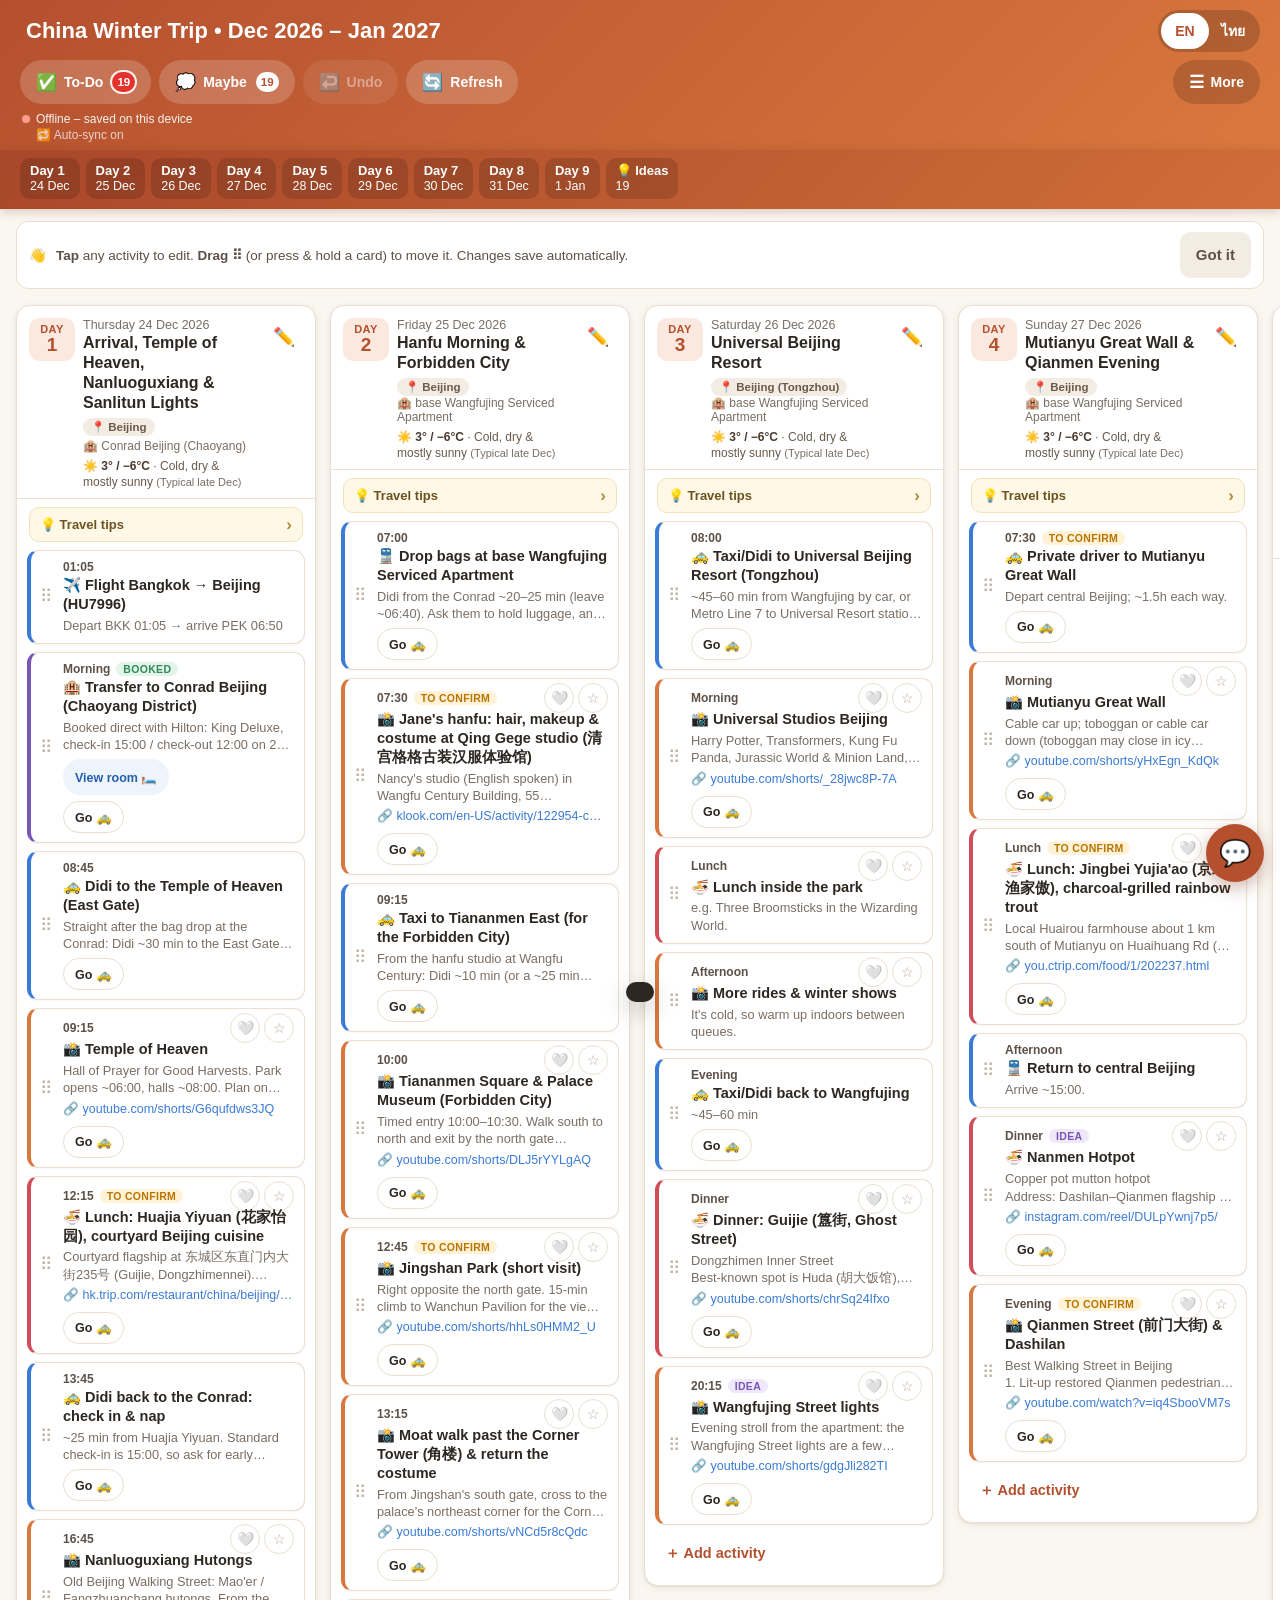
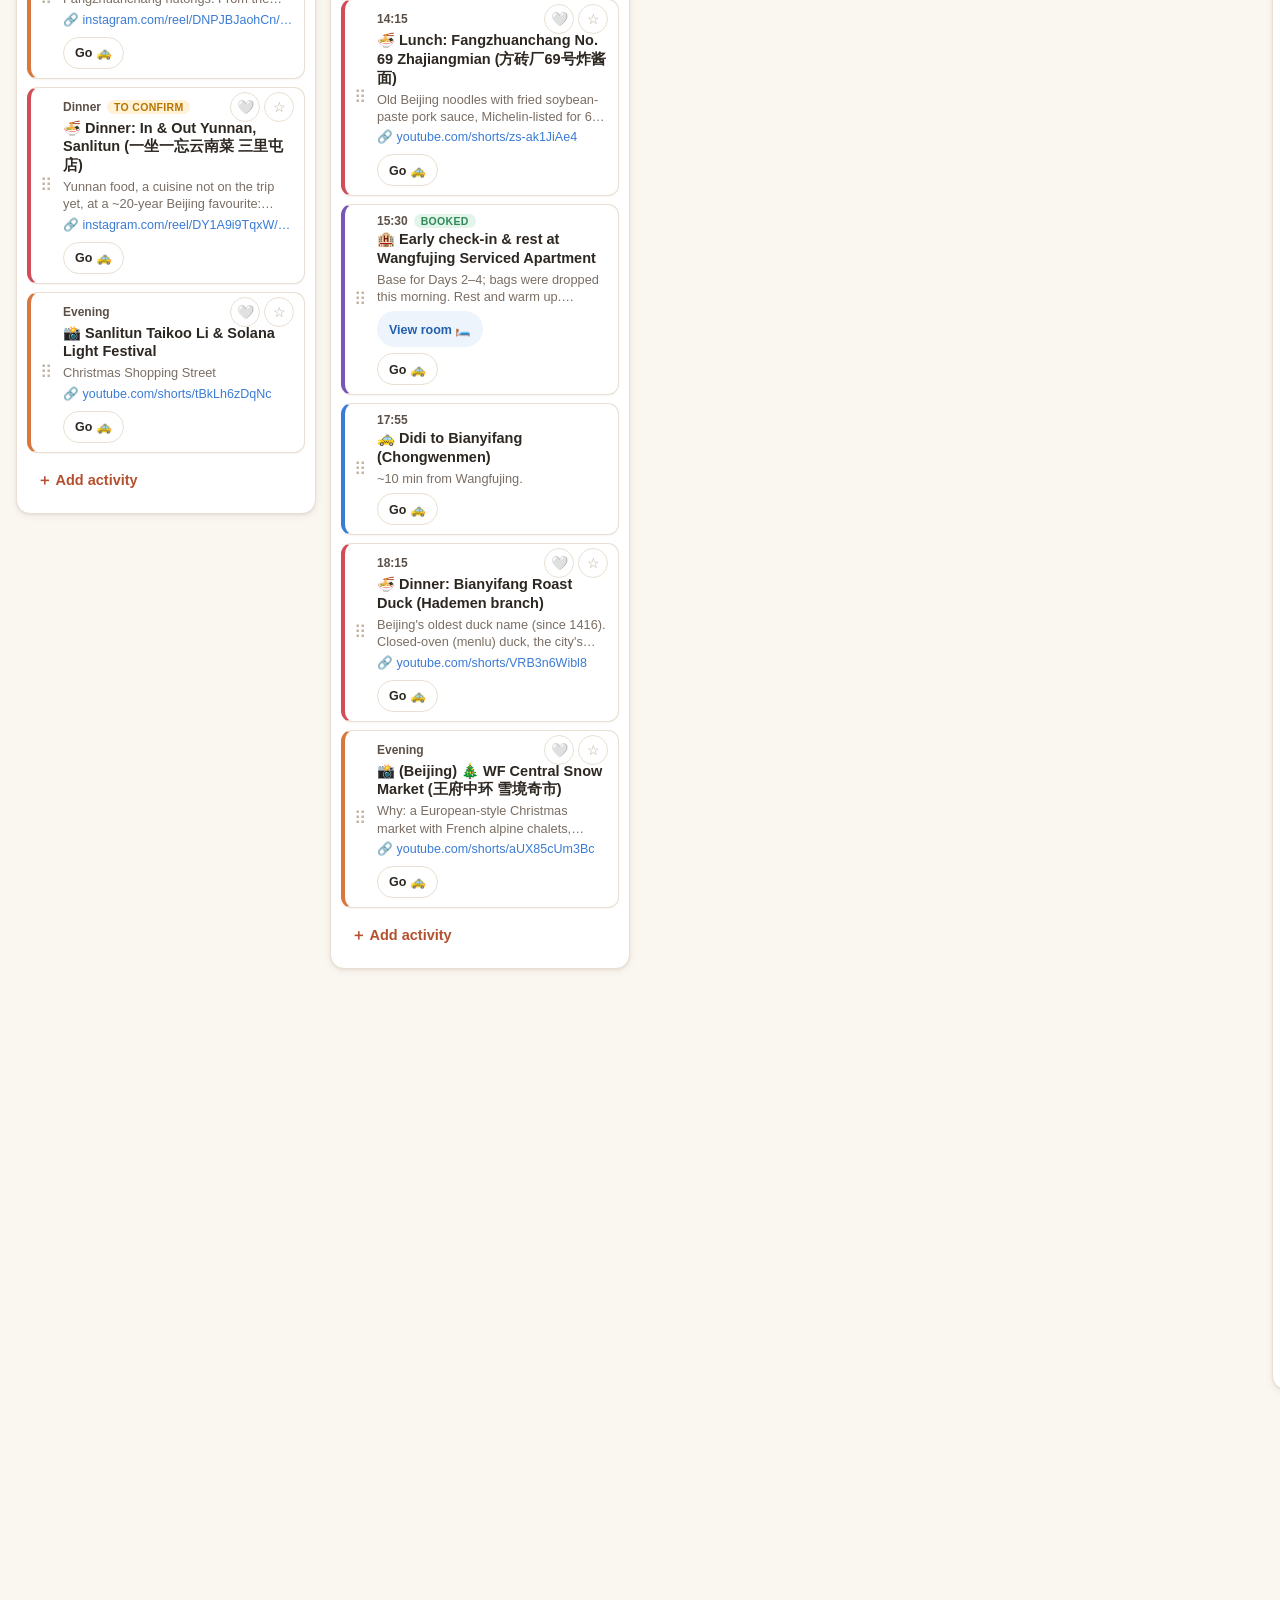
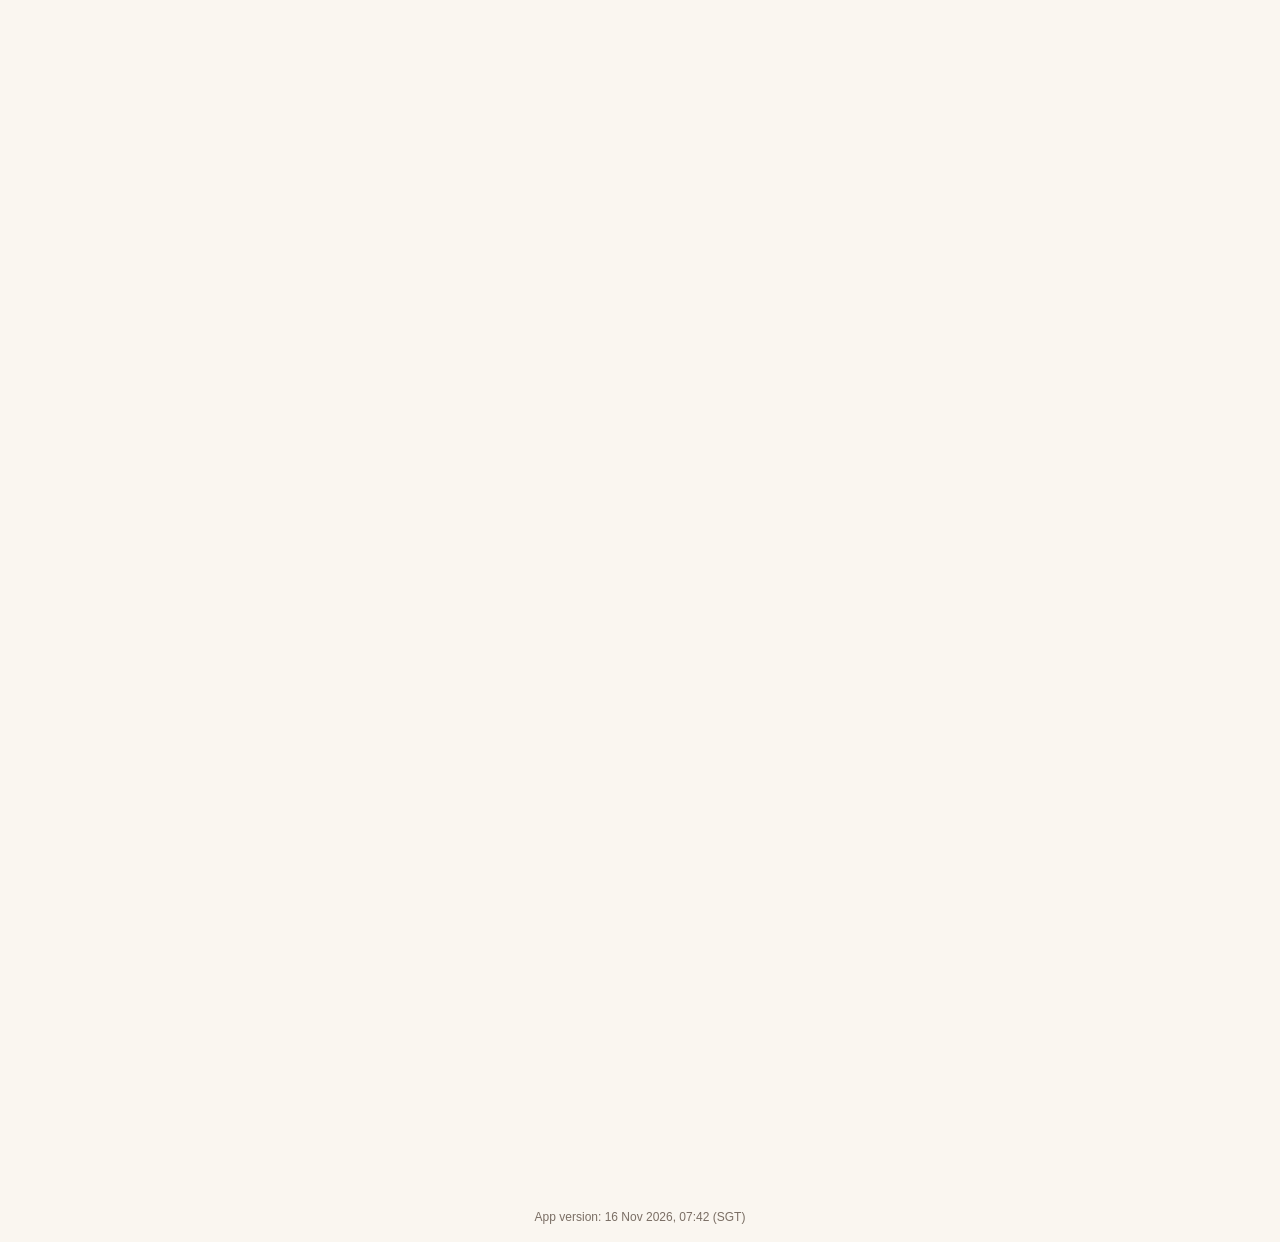
==== commit 07cb768f: "Add Mutianyu queue tip" ====
--- a/china-trip-planner.html
+++ b/china-trip-planner.html
@@ -4,7 +4,7 @@
 <meta charset="utf-8">
 <meta name="viewport" content="width=device-width, initial-scale=1, viewport-fit=cover">
 <meta name="theme-color" content="#b5502f">
-<meta name="app-build" content="20261115210641">
+<meta name="app-build" content="20261116074224">
 <title>Our China Trip • Trip Planner</title>
 <style>
 :root{
@@ -442,7 +442,7 @@
 <div id="toast" role="status" aria-live="polite"><span id="toastMsg"></span><button id="toastBtn" type="button" hidden data-t="undoShort"></button></div>
 
 <script>
-const BUILD={"id": "20261115210641", "at": "2026-11-15T21:06:41+08:00", "label": "15 Nov 2026, 21:06 (SGT)", "syncId": "ctp-39f343f07e0f3ba36a7f90e5de168d74", "endpoint": "https://textdb.dev/api/data/"};
+const BUILD={"id": "20261116074224", "at": "2026-11-16T07:42:24+08:00", "label": "16 Nov 2026, 07:42 (SGT)", "syncId": "ctp-39f343f07e0f3ba36a7f90e5de168d74", "endpoint": "https://textdb.dev/api/data/"};
 // ORIGINAL plan data (from Travel Planner doc, "China Winter Holiday: 24 Dec - 3 Jan" tab).
 // Text fields are [English, Thai]. Plain strings are used for both languages.
 const D=(date,city,title,stay,tips,items)=>({date,city,title,stay,tips,items});
@@ -529,7 +529,7 @@
    I("07:30","travel",["Private driver to Mutianyu Great Wall","รถพร้อมคนขับไปกำแพงเมืองจีนมู่เถียนอวี้"],
     ["Depart central Beijing; ~1.5h each way.","ออกจากในเมือง ขับราว 1.5 ชม. ต่อเที่ยว"],"confirm",""),
    I(["Morning","ช่วงเช้า"],"sightseeing",["Mutianyu Great Wall","กำแพงเมืองจีนมู่เถียนอวี้ (Mutianyu)"],
-    ["Cable car up; toboggan or cable car down (toboggan may close in icy weather). ~3 hours on the wall.","ขึ้นกระเช้า ขาลงเลือกได้ว่าจะนั่งสไลเดอร์ (toboggan) สนุก ๆ หรือกระเช้า (สไลเดอร์อาจปิดถ้ามีน้ำแข็ง) เดินเล่นบนกำแพงราว 3 ชม.\n📸 เดินจากกระเช้าไปทางหอสังเกตการณ์เลขสูง ๆ (ราว 14–20 ทางลาดชันหน่อย) จะได้มุมกำแพงคดเคี้ยวไปตามสันเขาแบบในรูป ถ่ายช่วงสายแดดยังนุ่ม ใส่โค้ทสีแดง/เหลือง/ฟ้าสด ตัดกับเขาสีน้ำตาลหน้าหนาว ถ้ามีหิมะคือแจ็กพอต"],"planned","https://www.youtube.com/shorts/yHxEgn_KdQk"),
+    ["Cable car up; toboggan or cable car down (toboggan may close in icy weather). ~3 hours on the wall.\n⏱️ Queues: in late December (low season) both lifts usually have short waits. The enclosed cable car is the most reliable (peak-season waits can reach ~1 h); the real bottleneck is the toboggan (1–3 h on busy afternoons). Plan: be at the gate ~09:00, cable car up to Tower 14 (north gate), walk east to Tower 6 and ride the toboggan down before ~11:30. If it's shut for ice or wind, take the open chairlift down or walk back for the cable car. Winter hours 08:00–17:30 (ticket sales stop 16:30); toboggan sales stop earlier in the afternoon. Entry tickets are real-name by date (bookable 30 days ahead with passports), not timed. The cable car and the chairlift/toboggan are run by separate companies with separate tickets.","ขึ้นกระเช้า ขาลงเลือกได้ว่าจะนั่งสไลเดอร์ (toboggan) สนุก ๆ หรือกระเช้า (สไลเดอร์อาจปิดถ้ามีน้ำแข็ง) เดินเล่นบนกำแพงราว 3 ชม.\n📸 เดินจากกระเช้าไปทางหอสังเกตการณ์เลขสูง ๆ (ราว 14–20 ทางลาดชันหน่อย) จะได้มุมกำแพงคดเคี้ยวไปตามสันเขาแบบในรูป ถ่ายช่วงสายแดดยังนุ่ม ใส่โค้ทสีแดง/เหลือง/ฟ้าสด ตัดกับเขาสีน้ำตาลหน้าหนาว ถ้ามีหิมะคือแจ็กพอต\n⏱️ เรื่องคิว: ปลายธันวาเป็นโลว์ซีซัน ทั้งกระเช้าปิดและเก้าอี้ลอยฟ้าปกติคิวสั้น กระเช้าปิด (ไปหอที่ 14) ชัวร์สุด (ช่วงไฮซีซันรอได้ถึงราว 1 ชม.) ตัวที่คิวยาวจริงคือสไลเดอร์ (บ่ายวันคนเยอะรอ 1–3 ชม.) แผน: ถึงประตูราว 09:00 ขึ้นกระเช้าปิดไปหอที่ 14 (ประตูทิศเหนือ) เดินไปทางตะวันออกถึงหอที่ 6 แล้วนั่งสไลเดอร์ลงก่อนราว 11:30 ถ้าสไลเดอร์ปิดเพราะน้ำแข็งหรือลมแรง ก็นั่งเก้าอี้ลอยฟ้าลง หรือเดินกลับไปขึ้นกระเช้าปิด หน้าหนาวเปิด 08:00–17:30 (หยุดขายตั๋ว 16:30) สไลเดอร์หยุดขายตั๋วเร็วกว่านั้นตั้งแต่บ่าย ตั๋วเข้าเป็นแบบชื่อจริงระบุวัน (จองล่วงหน้าได้ 30 วันด้วยพาสปอร์ต) ไม่ต้องเลือกรอบเวลา กระเช้าปิดกับเก้าอี้ลอยฟ้า/สไลเดอร์เป็นคนละบริษัท ตั๋วแยกกันนะ"],"planned","https://www.youtube.com/shorts/yHxEgn_KdQk"),
    I(["Lunch","มื้อกลางวัน"],"food",["Lunch: Jingbei Yujia'ao (京北渔家傲), charcoal-grilled rainbow trout","มื้อกลางวัน: ร้าน Jingbei Yujia'ao (京北渔家傲) ปลาเรนโบว์เทร้าต์ย่างถ่าน"],
     ["Local Huairou farmhouse about 1 km south of Mutianyu on Huaihuang Rd (苇店村北100米), on the drive back to Beijing. Try 碳烤虹鳟鱼 (charcoal-grilled rainbow trout) and 板栗红烧肉 (chestnut-braised pork). Courtyard with fish ponds; reviewers mention Christmas décor. Sunday, so ask the driver to book ahead: 010-61621468. Hours are commonly listed as 10:30–20:30 (to confirm).","ร้านบ้านสวนท้องถิ่นแถวมู่เถียนอวี้ อยู่ห่างลงใต้ราว 1 กม. ตามถนน Huaihuang (จุดสังเกต: 苇店村北100米) แวะกินตอนขับรถกลับเมืองได้เลย เมนูเด็ด: ปลาเรนโบว์เทร้าต์ย่างถ่าน (碳烤虹鳟鱼) กับหมูแดงตุ๋นเกาลัด (板栗红烧肉) ลานบ้านมีบ่อปลาสวย วันอาทิตย์คิวอาจเยอะ บอกคนขับจองให้ก่อนนะ: 010-61621468 เวลาเปิดที่เจอบ่อยคือ 10:30–20:30 (ต้องเช็กอีกที)\n📸 ลานบ้านกับบ่อปลาถ่ายสวยมาก โดยเฉพาะแสงหน้าหนาวตอนเที่ยง ๆ ถ้าปีนี้เขายังตกแต่งคริสต์มาสอยู่ จะได้ตุ๊กตาหิมะกับไฟน่ารักในเฟรมด้วย"],"confirm","https://you.ctrip.com/food/1/202237.html"),
    I(["Afternoon","ช่วงบ่าย"],"travel",["Return to central Beijing","กลับเข้าเมืองปักกิ่ง"],
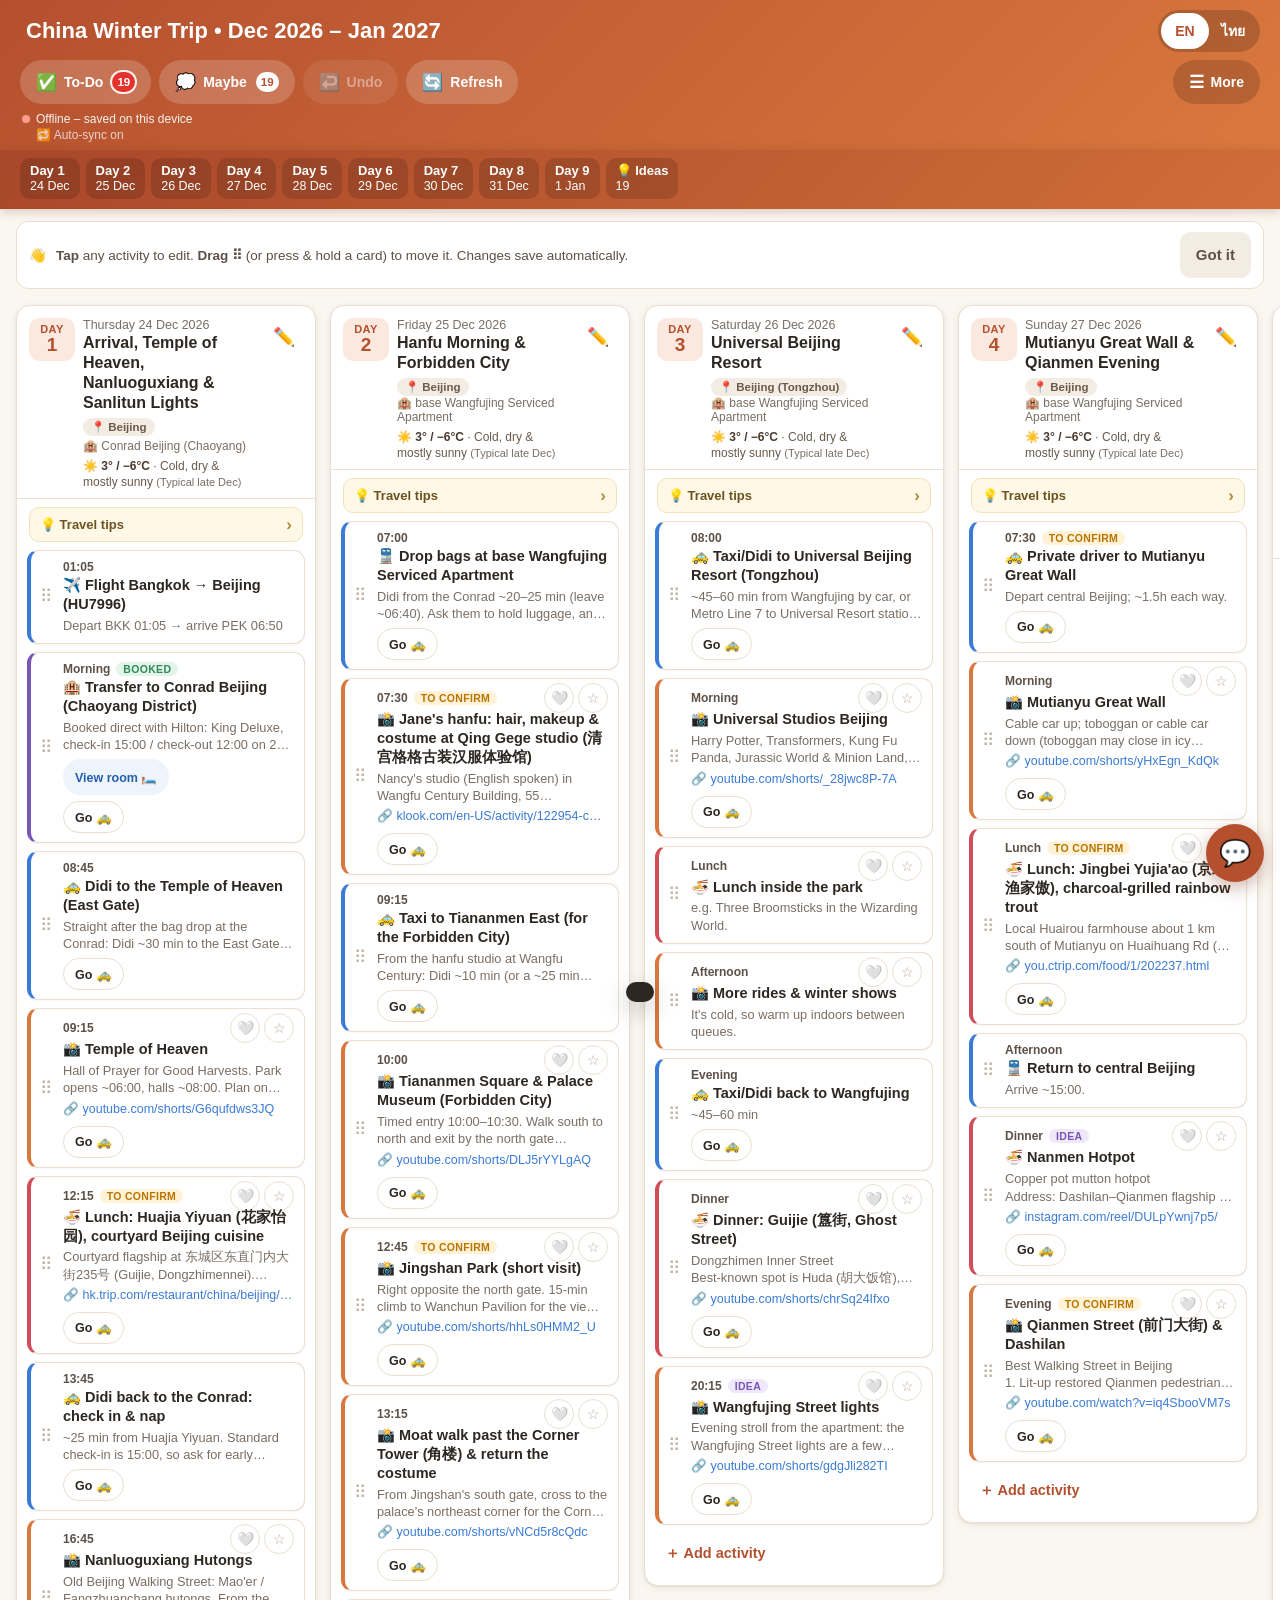
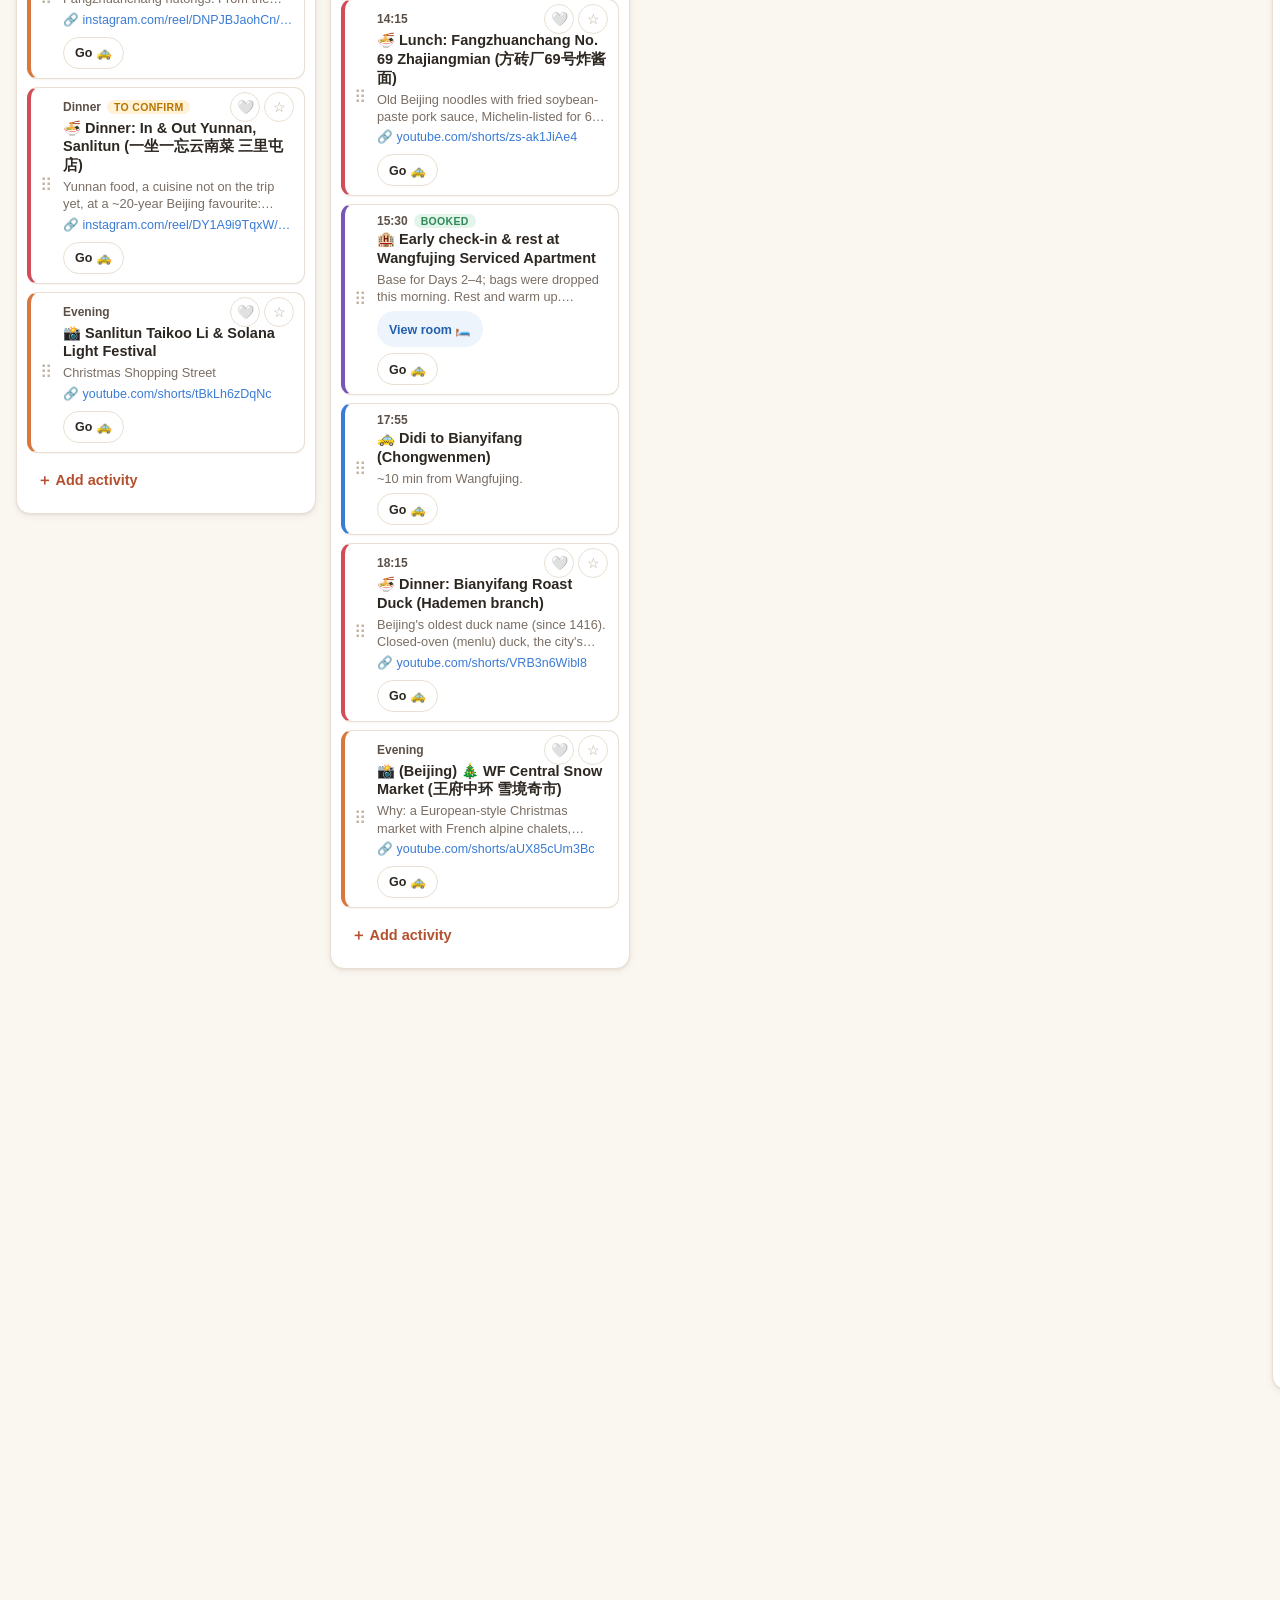
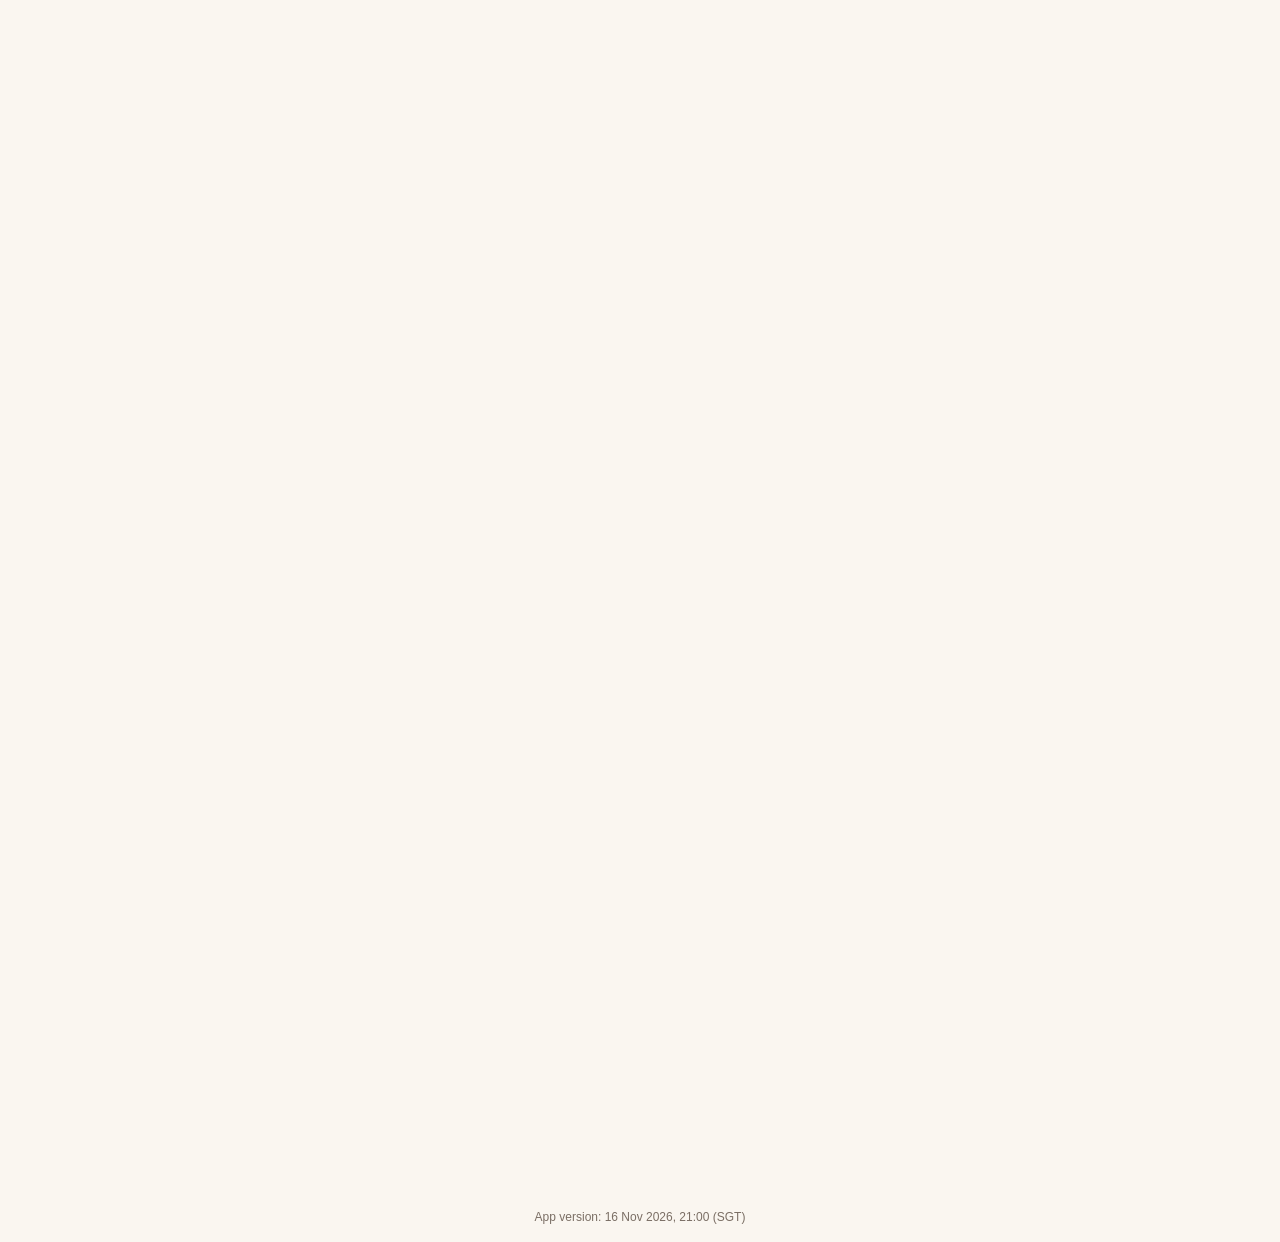
==== commit 1dc77de4: "China planner: Day 7 Museum of Art Pudong + Jin Yan tips" ====
--- a/china-trip-planner.html
+++ b/china-trip-planner.html
@@ -4,7 +4,7 @@
 <meta charset="utf-8">
 <meta name="viewport" content="width=device-width, initial-scale=1, viewport-fit=cover">
 <meta name="theme-color" content="#b5502f">
-<meta name="app-build" content="20261116074224">
+<meta name="app-build" content="20261116210013">
 <title>Our China Trip • Trip Planner</title>
 <style>
 :root{
@@ -442,7 +442,7 @@
 <div id="toast" role="status" aria-live="polite"><span id="toastMsg"></span><button id="toastBtn" type="button" hidden data-t="undoShort"></button></div>
 
 <script>
-const BUILD={"id": "20261116074224", "at": "2026-11-16T07:42:24+08:00", "label": "16 Nov 2026, 07:42 (SGT)", "syncId": "ctp-39f343f07e0f3ba36a7f90e5de168d74", "endpoint": "https://textdb.dev/api/data/"};
+const BUILD={"id": "20261116210013", "at": "2026-11-16T21:00:13+08:00", "label": "16 Nov 2026, 21:00 (SGT)", "syncId": "ctp-39f343f07e0f3ba36a7f90e5de168d74", "endpoint": "https://textdb.dev/api/data/"};
 // ORIGINAL plan data (from Travel Planner doc, "China Winter Holiday: 24 Dec - 3 Jan" tab).
 // Text fields are [English, Thai]. Plain strings are used for both languages.
 const D=(date,city,title,stay,tips,items)=>({date,city,title,stay,tips,items});
@@ -589,7 +589,7 @@
   ]),{weather:[{"asof": null, "city": "shanghai", "city_en": "Shanghai", "city_th": "เซี่ยงไฮ้", "desc_en": "Chilly & damp, rain some days", "desc_th": "หนาวชื้น ๆ บางวันมีฝนปรอย", "hi": 10, "icon": "⛅", "lo": 4, "src": "typical"}]}),
   Object.assign(
   D("2026-12-30",["Shanghai","เซี่ยงไฮ้"],["Jing'an Temple & West Bund","วัดจิ้งอัน & เวสต์บันด์"],["Riverdale Residence Xintiandi","Riverdale Residence Xintiandi (ย่านซินเทียนตี้)"],
-   ["Jing'an Temple: open 07:30–17:00 (last entry 16:30), about ¥50. Metro Jing'an Temple station (Lines 2/7/14). Zhangyuan is a short walk east along West Nanjing Road.\nShanghai Gong Yan (宫宴): must book ahead, as seats open about 30 days before and sell out (Gongyan WeChat mini program, or Trip.com/Klook). Dinner sitting 19:00–20:30; hall seats roughly ¥680–950 per person on Trip.com (to confirm for 30 Dec). Optional Hanfu styling ¥100–400, arrive 16:30–18:30. 1485 Beijing West Rd, a few minutes from Jing'an Temple station. Some bookings can't be cancelled.\n⏰ Gong Yan's dinner show starts at 19:00: be there by 18:30 (or by 17:00 if we're doing the Hanfu dress-up 👘). The empress cannot be late 👑\n⏰ Jing'an Temple's last entry is 16:30: don't leave it for last 🙏\nMorning jogs: at 07:00 it's usually around 1–5°C in late December (to confirm closer to the day), damp and sometimes windy by the river; sunrise is about 06:50. Wear a thermal base layer, a light windproof jacket, gloves and a beanie, and peel off as you warm up. Warm up indoors first.\n⏰ Running gear on and in the lobby by 06:50, sneakers tied. Sleepy face allowed, pyjamas not 🏃‍♀️😆","วัดจิ้งอัน: เปิด 07:30–17:00 (เข้าได้ถึง 16:30) ค่าเข้าราว 50 หยวน รถไฟใต้ดินสถานี Jing'an Temple (สาย 2/7/14) ย่านจางหยวนเดินไปทางตะวันออกตามถนนหนานจิงตะวันตกไม่ไกล\nร้าน Shanghai Gong Yan (宫宴): ต้องจองล่วงหน้า ที่นั่งเปิดให้จองราว 30 วันก่อน และเต็มไวมาก (จองในมินิโปรแกรม Gongyan ใน WeChat หรือ Trip.com/Klook) รอบมื้อเย็น 19:00–20:30 ที่นั่งโถงราว 680–950 หยวน/คนบน Trip.com (รอยืนยันราคาวันที่ 30 ธ.ค.) ถ้าอยากแต่งชุดฮั่นฝู มีบริการ 100–400 หยวน ต้องไปถึงช่วง 16:30–18:30 อยู่ที่ 1485 ถนนเป่ยจิงตะวันตก เดินจากสถานี Jing'an Temple ไม่กี่นาที บางช่องทางจองแล้วยกเลิกไม่ได้นะ\n⏰ โชว์มื้อเย็นที่ Gong Yan เริ่ม 19:00: ไปถึงภายใน 18:30 นะ (ถ้าจะแต่งชุดฮั่นฝู ต้องถึงภายใน 17:00 👘) ฮองเฮามาสายไม่ได้นะเพคะ 👑😆\n⏰ วัดจิ้งอันเข้าได้ถึง 16:30: อย่าเก็บไว้ไปเป็นที่สุดท้ายนะ 🙏\nวิ่งตอนเช้า: 07:00 ปลายธันวาอุณหภูมิมักราว 1–5°C (รอเช็กพยากรณ์ใกล้วัน) ชื้นและริมแม่น้ำอาจมีลม พระอาทิตย์ขึ้นราว 06:50 ใส่เสื้อตัวในกันหนาว เสื้อกันลมบาง ๆ ถุงมือ หมวกไหมพรม พอร้อนแล้วค่อยถอดออก วอร์มอัพในห้องก่อนออกไปนะ\n⏰ ใส่ชุดวิ่งแล้วลงมารอที่ล็อบบี้ภายใน 06:50 ผูกเชือกรองเท้าให้เรียบร้อย หน้างัวเงียได้ แต่ห้ามใส่ชุดนอนลงมานะ 🏃‍♀️😆\n📸 วัดจิ้งอัน & ย่านจางหยวน: หลังคาสีทองของวัดจิ้งอันตัดกับตึกระฟ้ารอบ ๆ คือช็อตเด็ด ถ่ายจากอีกฝั่งถนนหนานจิงตะวันตกหรือตรงทางขึ้นสถานีรถไฟใต้ดิน ช่วงบ่ายแดดส่องหลังคาวิบวับ จางหยวนมีซอยบ้านสือคู่เหมินอิฐแดงกับประตูโค้ง ถ่ายลุคชิคได้ทั้งซอย\n📸 มื้อเย็น: Shanghai Gong Yan: คืนนี้แต่งสวยไปเลย หลายคนไปในชุดจีนโบราณ ร้านมักมีบริการเช่าชุดและแต่งหน้าในร้าน (รอยืนยันตอนจอง) ถ่ายตรงทางเดินโคมไฟก่อนเริ่มโชว์ คนยังน้อย"],[
+   ["Jing'an Temple: open 07:30–17:00 (last entry 16:30), about ¥50. Metro Jing'an Temple station (Lines 2/7/14). Zhangyuan is a short walk east along West Nanjing Road.\nShanghai Gong Yan (宫宴): must book ahead, as seats open about 30 days before and sell out (Gongyan WeChat mini program, or Trip.com/Klook). Dinner sitting 19:00–20:30; hall seats roughly ¥680–950 per person on Trip.com (to confirm for 30 Dec). Optional Hanfu styling ¥100–400, arrive 16:30–18:30. 1485 Beijing West Rd, a few minutes from Jing'an Temple station. Some bookings can't be cancelled.\n⏰ Gong Yan's dinner show starts at 19:00: be there by 18:30 (or by 17:00 if we're doing the Hanfu dress-up 👘). The empress cannot be late 👑\n⏰ Jing'an Temple's last entry is 16:30: don't leave it for last 🙏\nMorning jogs: at 07:00 it's usually around 1–5°C in late December (to confirm closer to the day), damp and sometimes windy by the river; sunrise is about 06:50. Wear a thermal base layer, a light windproof jacket, gloves and a beanie, and peel off as you warm up. Warm up indoors first.\n⏰ Running gear on and in the lobby by 06:50, sneakers tied. Sleepy face allowed, pyjamas not 🏃‍♀️😆\nMuseum of Art Pudong (浦东美术馆, 2777 Binjiang Ave, Lujiazui): daily 10:00–21:00, last entry 20:00. No advance booking needed: buy a same-day ticket on the official WeChat/site or at the door with both passports. The Mirror Hall LED show runs every evening from 18:00; sunset is around 17:00. From Jing'an Temple it's Metro Line 2 straight to Lujiazui (Exit 2), roughly 15–20 min (to confirm).\n⏰ Museum of Art Pudong: leave Jing'an by 14:30 to be in by 15:00, so we get the galleries in daylight and the rooftop at sunset before the 18:00 Mirror Hall show 🪞✨\nTwo dinners are on today: Shanghai Gong Yan (Jing'an, show from 19:00) and Jin Yan (锦筵, Shanghai Tower 103F, Lujiazui, ⭐). Pick one. Jin Yan is a short walk from the museum (~15 min, to confirm); Gong Yan is back across the river (~25–30 min by Didi, to confirm), so staying at the museum until 18:30 doesn't fit Gong Yan's 18:30 arrival.\nJin Yan (锦筵): reservations required. Call +86 21 3886 8989 (10:00–20:00) or WeChat ID JHotelShanghaiTower; book ~2 weeks ahead and ask for a window table. Dinner 17:30–22:00, smart casual. J Hotel entrance at 126 Dongtai Rd.\n⏰ If it's Jin Yan: out of the museum by 18:30 and walk over for a ~19:00 table (exact time to confirm when we book). Heels only if they can do a 15 min walk 👠😜", "วัดจิ้งอัน: เปิด 07:30–17:00 (เข้าได้ถึง 16:30) ค่าเข้าราว 50 หยวน รถไฟใต้ดินสถานี Jing'an Temple (สาย 2/7/14) ย่านจางหยวนเดินไปทางตะวันออกตามถนนหนานจิงตะวันตกไม่ไกล\nร้าน Shanghai Gong Yan (宫宴): ต้องจองล่วงหน้า ที่นั่งเปิดให้จองราว 30 วันก่อน และเต็มไวมาก (จองในมินิโปรแกรม Gongyan ใน WeChat หรือ Trip.com/Klook) รอบมื้อเย็น 19:00–20:30 ที่นั่งโถงราว 680–950 หยวน/คนบน Trip.com (รอยืนยันราคาวันที่ 30 ธ.ค.) ถ้าอยากแต่งชุดฮั่นฝู มีบริการ 100–400 หยวน ต้องไปถึงช่วง 16:30–18:30 อยู่ที่ 1485 ถนนเป่ยจิงตะวันตก เดินจากสถานี Jing'an Temple ไม่กี่นาที บางช่องทางจองแล้วยกเลิกไม่ได้นะ\n⏰ โชว์มื้อเย็นที่ Gong Yan เริ่ม 19:00: ไปถึงภายใน 18:30 นะ (ถ้าจะแต่งชุดฮั่นฝู ต้องถึงภายใน 17:00 👘) ฮองเฮามาสายไม่ได้นะเพคะ 👑😆\n⏰ วัดจิ้งอันเข้าได้ถึง 16:30: อย่าเก็บไว้ไปเป็นที่สุดท้ายนะ 🙏\nวิ่งตอนเช้า: 07:00 ปลายธันวาอุณหภูมิมักราว 1–5°C (รอเช็กพยากรณ์ใกล้วัน) ชื้นและริมแม่น้ำอาจมีลม พระอาทิตย์ขึ้นราว 06:50 ใส่เสื้อตัวในกันหนาว เสื้อกันลมบาง ๆ ถุงมือ หมวกไหมพรม พอร้อนแล้วค่อยถอดออก วอร์มอัพในห้องก่อนออกไปนะ\n⏰ ใส่ชุดวิ่งแล้วลงมารอที่ล็อบบี้ภายใน 06:50 ผูกเชือกรองเท้าให้เรียบร้อย หน้างัวเงียได้ แต่ห้ามใส่ชุดนอนลงมานะ 🏃‍♀️😆\n📸 วัดจิ้งอัน & ย่านจางหยวน: หลังคาสีทองของวัดจิ้งอันตัดกับตึกระฟ้ารอบ ๆ คือช็อตเด็ด ถ่ายจากอีกฝั่งถนนหนานจิงตะวันตกหรือตรงทางขึ้นสถานีรถไฟใต้ดิน ช่วงบ่ายแดดส่องหลังคาวิบวับ จางหยวนมีซอยบ้านสือคู่เหมินอิฐแดงกับประตูโค้ง ถ่ายลุคชิคได้ทั้งซอย\n📸 มื้อเย็น: Shanghai Gong Yan: คืนนี้แต่งสวยไปเลย หลายคนไปในชุดจีนโบราณ ร้านมักมีบริการเช่าชุดและแต่งหน้าในร้าน (รอยืนยันตอนจอง) ถ่ายตรงทางเดินโคมไฟก่อนเริ่มโชว์ คนยังน้อย\nพิพิธภัณฑ์ศิลปะผู่ตง (浦东美术馆 เลขที่ 2777 ถนนปินเจียง ลู่เจียจุ่ย): เปิดทุกวัน 10:00–21:00 เข้าได้ถึง 20:00 ไม่ต้องจองล่วงหน้า ซื้อตั๋ววันนั้นใน WeChat/เว็บทางการ หรือหน้างานด้วยพาสปอร์ตทั้งสองเล่ม โชว์ไฟ LED ใน Mirror Hall เริ่มทุกเย็น 18:00 พระอาทิตย์ตกราว 17:00 จากวัดจิ้งอันนั่งรถไฟใต้ดินสาย 2 ยาวไปสถานีลู่เจียจุ่ย (ทางออก 2) ราว 15–20 นาที (รอยืนยัน)\n⏰ พิพิธภัณฑ์ผู่ตง: ออกจากจิ้งอันภายใน 14:30 นะ ถึงสัก 15:00 จะได้ดูห้องจัดแสดงตอนยังสว่าง ขึ้นดาดฟ้าตอนพระอาทิตย์ตก แล้วรอโชว์ Mirror Hall 18:00 ช่างภาพประจำตัวพร้อมแล้ว นางแบบห้ามสาย 🪞✨😘\n📸 พิพิธภัณฑ์ผู่ตง: ช็อตเด็ดคือยืนหน้ากระจกยักษ์ใน Mirror Hall ชั้น 2–3 ให้เงาสะท้อนตึกเดอะบันด์อยู่ด้านหลัง ถ่ายช่วง 16:30–17:00 แสงทองกำลังสวย แล้วขึ้นดาดฟ้าตอนฟ้าเริ่มน้ำเงินราว 17:15 ถ่ายย้อนไปเห็นหอไข่มุกกับฝั่งบันด์เปิดไฟพร้อมกัน ตึกเป็นหินอ่อนขาวทั้งหลัง ใส่โค้ทสีแดง สีอูฐ หรือสีเขียวเข้มจะเด้งมาก เลี่ยงชุดขาวล้วนเดี๋ยวกลืนกับผนังนะ\nวันนี้มีมื้อเย็นสองร้านซ้อนกันอยู่: Shanghai Gong Yan (จิ้งอัน โชว์เริ่ม 19:00) กับ Jin Yan (锦筵 ชั้น 103 ตึกเซี่ยงไฮ้ทาวเวอร์ ลู่เจียจุ่ย ⭐) ต้องเลือกร้านเดียวนะ Jin Yan เดินจากพิพิธภัณฑ์ไม่ไกล (ราว 15 นาที รอยืนยัน) ส่วน Gong Yan ต้องข้ามแม่น้ำกลับไป (Didi ราว 25–30 นาที รอยืนยัน) ถ้าอยู่พิพิธภัณฑ์ถึง 18:30 จะไปถึง Gong Yan ไม่ทัน 18:30\nJin Yan (锦筵): ต้องจองล่วงหน้า โทร +86 21 3886 8989 (10:00–20:00) หรือทัก WeChat ID: JHotelShanghaiTower จองล่วงหน้าราว 2 สัปดาห์ แล้วขอโต๊ะริมหน้าต่าง มื้อเย็น 17:30–22:00 แต่งกายสมาร์ทแคชชวล ทางเข้าโรงแรม J Hotel อยู่ที่ 126 ถนนตงไท่\n⏰ ถ้าไป Jin Yan: ออกจากพิพิธภัณฑ์ภายใน 18:30 แล้วเดินไปเลย จองโต๊ะไว้ราว 19:00 (เวลาจริงรอยืนยันตอนจอง) ใส่ส้นสูงได้ ถ้าเดิน 15 นาทีไหวนะคนสวย 👠😜\n📸 Jin Yan: ห้องแดงจีนทั้งห้องกับโคมคริสตัลมังกร ถ่ายตอนเพิ่งเข้าไปก่อนโต๊ะอื่นนั่งเต็ม ขอโต๊ะริมหน้าต่างไว้ถ่ายไฟเมืองจากชั้น 103 ปิดไฟแฟลชแล้วเอามือถือชิดกระจกจะไม่มีเงาสะท้อน ใส่ชุดดำ ทอง หรือครีมจะตัดกับห้องแดงสวยสุด ใส่แดงไปจะกลืนกับห้องนะ"],[
    I("07:00","other",["Morning jog: The Bund to North Bund riverside","วิ่งเช้า: ริมแม่น้ำเดอะบันด์ → นอร์ทบันด์"],
     ["Didi ~10 min from the hotel to the south end of the Bund (Yan'an Rd E). Run north along the riverside promenade past the old Bund buildings, cross Waibaidu Bridge (外白渡桥), continue onto the North Bund riverside path, then turn back. About 5–6 km out and back, with the Lujiazui skyline across the river in the morning light. ~40 min + 10 min cool-down. Didi or Metro back (East Nanjing Rd station, Lines 2/10); out by ~09:00 for Jing'an Temple.","เรียก Didi จากโรงแรมราว 10 นาทีไปปลายใต้ของเดอะบันด์ (ถนนเหยียนอันตะวันออก) วิ่งขึ้นเหนือตามทางเลียบแม่น้ำ ผ่านตึกเก่าสวย ๆ ข้ามสะพานไว่ไป๋ตู้ (外白渡桥) ต่อไปทางเดินริมน้ำนอร์ทบันด์ แล้ววิ่งกลับ ระยะไป-กลับราว 5–6 กม. วิวตึกลู่เจียจุ่ยฝั่งตรงข้ามตอนแดดเช้าสวยมาก วิ่งราว 40 นาที + คูลดาวน์ 10 นาที กลับด้วย Didi หรือรถไฟใต้ดิน (สถานี East Nanjing Rd สาย 2/10) แล้วออกราว 09:00 ไปวัดจิ้งอัน"],"planned",""),
    I(["Daytime","ช่วงกลางวัน"],"sightseeing",["Jing'an Temple & Zhangyuan complex","วัดจิ้งอัน & ย่านจางหยวน (Zhangyuan) ตึกเก่าสวย ๆ"],
@@ -670,7 +670,7 @@
    I(["Late afternoon (~15:30–16:45)","บ่ายแก่ ๆ (~15:30–16:45)"],"sightseeing",["(Shanghai) Lujiazui Central Green (陆家嘴中心绿地)","(เซี่ยงไฮ้) สวนลู่เจียจุ่ย เซ็นทรัลกรีน (陆家嘴中心绿地)"],
     ["Why: the big park with a lawn and lake right by the Oriental Pearl Tower, ringed by the supertall towers. It's a calm spot for wide 'all the towers in one frame' shots without the skywalk crowds, and the old courtyard mansion inside (Chen Guichun's Old House, 陈桂春旧宅) makes a nice old-meets-new contrast. Free (hours to confirm). Best: late-afternoon light, then walk up to the skywalk for the lights. Area: next to the Oriental Pearl Tower, Lujiazui, Pudong, ~5 min walk from Lujiazui Station (Line 2/14). Pairs with the escalator idea. Not scheduled; could fill Day 7's open afternoon.","ทำไมต้องไป: สวนใหญ่ มีสนามหญ้ากับทะเลสาบ อยู่ติดหอไข่มุก ล้อมรอบด้วยตึกระฟ้า ได้มุมกว้างเก็บตึกครบทุกตึกในเฟรมเดียวแบบไม่ต้องเบียดคนบนสะพานลอย แถมข้างในมีบ้านโบราณแบบจีน (บ้านเก่าเฉินกุ้ยชุน 陈桂春旧宅) ได้ฟีลเก่าตัดใหม่ เข้าฟรี (เวลาเปิดรอยืนยัน) เวลาดีสุด: แสงบ่ายแก่ ๆ แล้วเดินขึ้นสะพานลอยรอดูไฟเปิดต่อ ย่าน: ข้างหอไข่มุก ลู่เจียจุ่ย ผู่ตง เดินจากสถานี Lujiazui (สาย 2/14) ราว 5 นาที ไปคู่กับไอเดียบันไดเลื่อนได้ ยังไม่ได้ใส่ในแผน ใส่ช่วงบ่ายว่างของวันที่ 7 ได้\n📸 ช็อตเด็ด: ยืนริมทะเลสาบให้ตึกสะท้อนน้ำ แล้วถ่ายแนวตั้งเก็บหอไข่มุกกับตึกสามพี่น้องในเฟรมเดียว ใส่เสื้อโค้ทสีสด ๆ จะเด้งกับฉากตึกเทา ๆ มาก"],"idea","https://www.youtube.com/shorts/eFOZCj4-2fs"),
    I(["Afternoon into the lights (~15:00–18:30)", "บ่ายลากยาวถึงไฟเปิด (~15:00–18:30)"],"sightseeing",["(Shanghai) Museum of Art Pudong (浦东美术馆)", "(เซี่ยงไฮ้) พิพิธภัณฑ์ศิลปะผู่ตง Museum of Art Pudong (浦东美术馆)"],
-    ["Why: Jean Nouvel's white-marble museum on the Lujiazui riverside, right under the Oriental Pearl Tower. The 2F/3F Mirror Hall is a 55 m glass gallery facing the Bund, and the rooftop terrace has 360° views of the Bund and the towers (its LED Mirror Hall show runs every evening from 18:00). On during the trip: Damien Hirst's first solo museum show in China (16 Dec 2026–15 Aug 2027, ~100 works incl. the shark in formaldehyde), Carolina Caycedo's 'Salute of the Whales' (until 21 Feb 2027) and Dimitri's sound-art show (from 18 Dec). Hours: daily 10:00–21:00, last entry 20:00, open on Mondays (closed 16 Nov–15 Dec for the changeover, so fine for our dates). Tickets: no advance booking needed, buy a ticket for the day (official WeChat/site or on-site; passport); timed slots only if it gets crowded, so book ahead for 1 Jan. Area: 2777 Binjiang Ave, enter from Fucheng Rd near Mingzhu Tower Rd; Metro Line 2 Lujiazui, Exit 2. Allow ~2 h. Pairs well with the Lujiazui escalator, the IFC Skywalk and Lujiazui Central Green. Not scheduled; could fill Day 7's open afternoon.", "ทำไมต้องไป: พิพิธภัณฑ์หินอ่อนสีขาวฝีมือ Jean Nouvel ริมแม่น้ำฝั่งลู่เจียจุ่ย อยู่ใต้หอไข่มุกพอดี ไฮไลต์คือ Mirror Hall (镜厅) ชั้น 2–3 ทางเดินกระจกยาว 55 เมตรหันหน้าเข้าเดอะบันด์ กับดาดฟ้าชมวิว 360° เห็นทั้งบันด์และตึกระฟ้า (ทุกเย็นตั้งแต่ 18:00 มีโชว์ไฟ LED บนกระจก Mirror Hall ด้วย) ช่วงที่เราไป: นิทรรศการเดี่ยวครั้งแรกในจีนของ Damien Hirst (16 ธ.ค. 2026–15 ส.ค. 2027 ราว 100 ชิ้น มีฉลามในฟอร์มาลีนตัวดังด้วย) งาน 'Salute of the Whales' ของ Carolina Caycedo (ถึง 21 ก.พ. 2027) และงานศิลปะเสียงของ Dimitri (เริ่ม 18 ธ.ค.) เวลาเปิด: ทุกวัน 10:00–21:00 เข้าได้ถึง 20:00 วันจันทร์ก็เปิด (ปิดปรับปรุง 16 พ.ย.–15 ธ.ค. แต่ช่วงเราไปเปิดแล้ว) ตั๋ว: ไม่ต้องจองล่วงหน้า ซื้อตั๋วตามวันที่จะไป (WeChat/เว็บทางการ หรือหน้างาน ใช้พาสปอร์ต) ถ้าคนเยอะเขาจะให้จองรอบเวลา ถ้าไปวันที่ 1 ม.ค. ซื้อไว้ก่อนนะ ย่าน: 2777 ถนนปินเจียง เข้าทางถนนฟู่เฉิงใกล้ถนนหมิงจูถ่า รถไฟใต้ดินสาย 2 สถานี Lujiazui ทางออก 2 เผื่อเวลาราว 2 ชม. ไปคู่กับบันไดเลื่อนลู่เจียจุ่ย สะพานลอย IFC และสวนเซ็นทรัลกรีนได้เลย ยังไม่ได้ใส่ในแผน ใส่ช่วงบ่ายว่างของวันที่ 7 ได้\n📸 ช็อตเด็ด: ยืนใน Mirror Hall ให้เดอะบันด์อยู่หลังกระจก แล้วถ่ายแนวยาวให้เงาสะท้อนวิ่งไปสุดทางเดิน ขึ้นดาดฟ้าตอนพระอาทิตย์ตก (ราว 16:55) รอบลูอาวร์ไฟบันด์เปิด สวยแบบหนังเลย"],"idea","https://www.museumofartpd.org.cn/en/index"),
+    ["Why: Jean Nouvel's white-marble museum on the Lujiazui riverside, right under the Oriental Pearl Tower. The 2F/3F Mirror Hall is a 55 m glass gallery facing the Bund, and the rooftop terrace has 360° views of the Bund and the towers (its LED Mirror Hall show runs every evening from 18:00). On during the trip: Damien Hirst's first solo museum show in China (16 Dec 2026–15 Aug 2027, ~100 works incl. the shark in formaldehyde), Carolina Caycedo's 'Salute of the Whales' (until 21 Feb 2027) and Dimitri's sound-art show (from 18 Dec). Hours: daily 10:00–21:00, last entry 20:00, open on Mondays (closed 16 Nov–15 Dec for the changeover, so fine for our dates). Tickets: no advance booking needed, buy a ticket for the day (official WeChat/site or on-site; passport); timed slots only if it gets crowded, so book ahead for 1 Jan. Area: 2777 Binjiang Ave, enter from Fucheng Rd near Mingzhu Tower Rd; Metro Line 2 Lujiazui, Exit 2. Allow ~2 h. Pairs well with the Lujiazui escalator, the IFC Skywalk and Lujiazui Central Green. Not scheduled; could fill Day 7's open afternoon.", "ทำไมต้องไป: พิพิธภัณฑ์หินอ่อนสีขาวฝีมือ Jean Nouvel ริมแม่น้ำฝั่งลู่เจียจุ่ย อยู่ใต้หอไข่มุกพอดี ไฮไลต์คือ Mirror Hall (镜厅) ชั้น 2–3 ทางเดินกระจกยาว 55 เมตรหันหน้าเข้าเดอะบันด์ กับดาดฟ้าชมวิว 360° เห็นทั้งบันด์และตึกระฟ้า (ทุกเย็นตั้งแต่ 18:00 มีโชว์ไฟ LED บนกระจก Mirror Hall ด้วย) ช่วงที่เราไป: นิทรรศการเดี่ยวครั้งแรกในจีนของ Damien Hirst (16 ธ.ค. 2026–15 ส.ค. 2027 ราว 100 ชิ้น มีฉลามในฟอร์มาลีนตัวดังด้วย) งาน 'Salute of the Whales' ของ Carolina Caycedo (ถึง 21 ก.พ. 2027) และงานศิลปะเสียงของ Dimitri (เริ่ม 18 ธ.ค.) เวลาเปิด: ทุกวัน 10:00–21:00 เข้าได้ถึง 20:00 วันจันทร์ก็เปิด (ปิดปรับปรุง 16 พ.ย.–15 ธ.ค. แต่ช่วงเราไปเปิดแล้ว) ตั๋ว: ไม่ต้องจองล่วงหน้า ซื้อตั๋วตามวันที่จะไป (WeChat/เว็บทางการ หรือหน้างาน ใช้พาสปอร์ต) ถ้าคนเยอะเขาจะให้จองรอบเวลา ถ้าไปวันที่ 1 ม.ค. ซื้อไว้ก่อนนะ ย่าน: 2777 ถนนปินเจียง เข้าทางถนนฟู่เฉิงใกล้ถนนหมิงจูถ่า รถไฟใต้ดินสาย 2 สถานี Lujiazui ทางออก 2 เผื่อเวลาราว 2 ชม. ไปคู่กับบันไดเลื่อนลู่เจียจุ่ย สะพานลอย IFC และสวนเซ็นทรัลกรีนได้เลย ยังไม่ได้ใส่ในแผน ใส่ช่วงบ่ายว่างของวันที่ 7 ได้\n📸 ช็อตเด็ด: ยืนใน Mirror Hall ให้เดอะบันด์อยู่หลังกระจก แล้วถ่ายแนวยาวให้เงาสะท้อนวิ่งไปสุดทางเดิน ขึ้นดาดฟ้าตอนพระอาทิตย์ตก (ราว 16:55) รอบลูอาวร์ไฟบันด์เปิด สวยแบบหนังเลย"],"idea","https://www.youtube.com/shorts/EuGBmpu-Xi0"),
    I(["Dinner (17:30–22:00)", "มื้อเย็น (17:30–22:00)"],"food",["(Shanghai) Dinner: Jin Yan (锦筵), J Hotel Shanghai Tower, 103F", "(เซี่ยงไฮ้) มื้อเย็น: ร้าน Jin Yan (锦筵) โรงแรม J Hotel ตึกเซี่ยงไฮ้ทาวเวอร์ ชั้น 103"],
     ["Why: high-end Cantonese dining on the 103rd floor of Shanghai Tower (~480 m up), the J Hotel's showpiece room in deep Chinese red with a crystal 'dragon playing with a pearl' installation, dragon-pattern marble floors and city views. Dim sum, roast meats (char siu, crispy pork) and seafood. Note the Chinese name is 锦筵, not 金筵. Michelin: not in the 2026 MICHELIN Guide Shanghai selection (the hotel itself has Two MICHELIN Keys); local awards include 'Cantonese Restaurant of the Year 2025' (Elite Select). Hours: daily, lunch 11:30–14:00, dinner 17:30–22:00. Booking: required ('please book in advance'), by phone +86 21 3886 8989 (10:00–20:00) or WeChat ID JHotelShanghaiTower; book ~2 weeks ahead for the holiday week and ask for a window table (to confirm). Dress code: smart casual. Area: J Hotel entrance at 126 Dongtai Rd, Lujiazui (Metro Line 2/14 Lujiazui, ~10 min walk). Pairs with the Lujiazui ideas (escalator, IFC Skywalk, Museum of Art Pudong). Not scheduled; could swap in for the 28 or 29 Dec dinner.", "ทำไมต้องไป: ร้านอาหารกวางตุ้งระดับไฮเอนด์ ชั้น 103 ของตึกเซี่ยงไฮ้ทาวเวอร์ (สูงราว 480 เมตร) ห้องแดงจีนทั้งห้อง มีงานคริสตัล 'มังกรเล่นไข่มุก' พื้นหินอ่อนลายมังกร แถมวิวเมืองจากที่สูง เมนูเด่น: ติ่มซำ หมูแดง หมูกรอบ และอาหารทะเล ชื่อจีนที่ถูกคือ 锦筵 นะ (ไม่ใช่ 金筵) มิชลิน: ไม่ได้อยู่ในมิชลินไกด์เซี่ยงไฮ้ปี 2026 (ตัวโรงแรมได้ Two MICHELIN Keys) แต่ได้รางวัลในจีนหลายตัว เช่น ร้านอาหารกวางตุ้งแห่งปี 2025 (Elite Select) เวลาเปิด: ทุกวัน มื้อกลางวัน 11:30–14:00 มื้อเย็น 17:30–22:00 การจอง: ต้องจองล่วงหน้า โทร +86 21 3886 8989 (10:00–20:00) หรือ WeChat ID: JHotelShanghaiTower ช่วงปีใหม่จองล่วงหน้าราว 2 สัปดาห์ แล้วขอโต๊ะริมหน้าต่างด้วยนะ (รอยืนยัน) การแต่งกาย: สมาร์ทแคชชวล ย่าน: ทางเข้าโรงแรม J Hotel เลขที่ 126 ถนนตงไท่ ลู่เจียจุ่ย (รถไฟใต้ดินสาย 2/14 สถานี Lujiazui เดินราว 10 นาที) ไปคู่กับไอเดียแถวลู่เจียจุ่ยได้ (บันไดเลื่อน สะพานลอย IFC พิพิธภัณฑ์ศิลปะผู่ตง) ยังไม่ได้ใส่ในแผน สลับเป็นมื้อเย็นวันที่ 28 หรือ 29 ธ.ค. ได้\n📸 ช็อตเด็ด: ถ่ายตรงทางเดินแดงหน้าประตูกับมังกรคริสตัล แล้วรอช่วงฟ้าเริ่มมืด (ราว 17:00–17:30) ถ่ายวิวเมืองจากโต๊ะริมหน้าต่าง ชุดสีขาวหรือดำจะเด่นมากกับห้องแดงทั้งห้อง"],"idea","https://www.instagram.com/reel/DA5xDiZx8GI/"),
    I(["Suggested: Mon 28 or Tue 29 Dec, or Fri 1 Jan, after dark","แนะนำ: จันทร์ 28 หรือ อังคาร 29 ธ.ค. หรือ ศุกร์ 1 ม.ค. หลังมืด"],"sightseeing",["(Shanghai) 🎄 Xintiandi Dongtaili aurora lights (新天地东台里)","(เซี่ยงไฮ้) 🎄 ไฟแสงเหนือที่ซินเทียนตี้ ตงไถหลี่ (新天地东台里)"],
@@ -1712,7 +1712,7 @@
   how:"Official Gong Yan (宫宴) WeChat mini-program or phone; seats usually open about 30 days ahead (to confirm). Pay the deposit to hold it.",how_th:"จองผ่านมินิโปรแกรม WeChat ของ 宫宴 หรือโทรจอง ปกติเปิดให้จองล่วงหน้าประมาณ 30 วัน (รอยืนยัน) ต้องจ่ายมัดจำถึงจะล็อกที่ได้",
   if_:"Popular show-dinner; holiday-week seats sell out, especially the better tables.",if_th:"ร้านดังแบบมีโชว์ ช่วงปีใหม่ที่นั่งหมดไว โดยเฉพาะโต๊ะดี ๆ"},
  {k:"jin-yan",m:/Jin Yan \(锦筵\)/,risk:"M",buy:"2026-12-15",
-  t:"Dinner table: Jin Yan (锦筵), J Hotel Shanghai Tower 103F (Maybe idea)",th:"จองโต๊ะมื้อเย็น Jin Yan (锦筵) โรงแรม J Hotel ชั้น 103 (ไอเดียอาจจะไป)",
+  t:"Dinner table: Jin Yan (锦筵), J Hotel Shanghai Tower 103F, 30 Dec",th:"จองโต๊ะมื้อเย็น Jin Yan (锦筵) โรงแรม J Hotel ชั้น 103 วันที่ 30 ธ.ค.",
   how:"Reservations required: call +86 21 3886 8989 (10:00–20:00) or message WeChat ID JHotelShanghaiTower. Book ~2 weeks ahead and ask for a window table. Smart casual.",how_th:"ต้องจองล่วงหน้า โทร +86 21 3886 8989 (10:00–20:00) หรือทัก WeChat ID: JHotelShanghaiTower จองล่วงหน้าราว 2 สัปดาห์ แล้วขอโต๊ะริมหน้าต่าง แต่งกายสมาร์ทแคชชวล",
   if_:"Holiday-week evenings fill up, especially window tables; walk-ins are unlikely to get in.",if_th:"ช่วงปีใหม่มื้อเย็นเต็มเร็ว โดยเฉพาะโต๊ะริมหน้าต่าง walk-in แทบไม่ได้"},
  {k:"disney-tickets",m:/^Shanghai Disneyland$/,risk:"H",opens:"2026-12-01",buy:"2026-12-01",confirm:1,
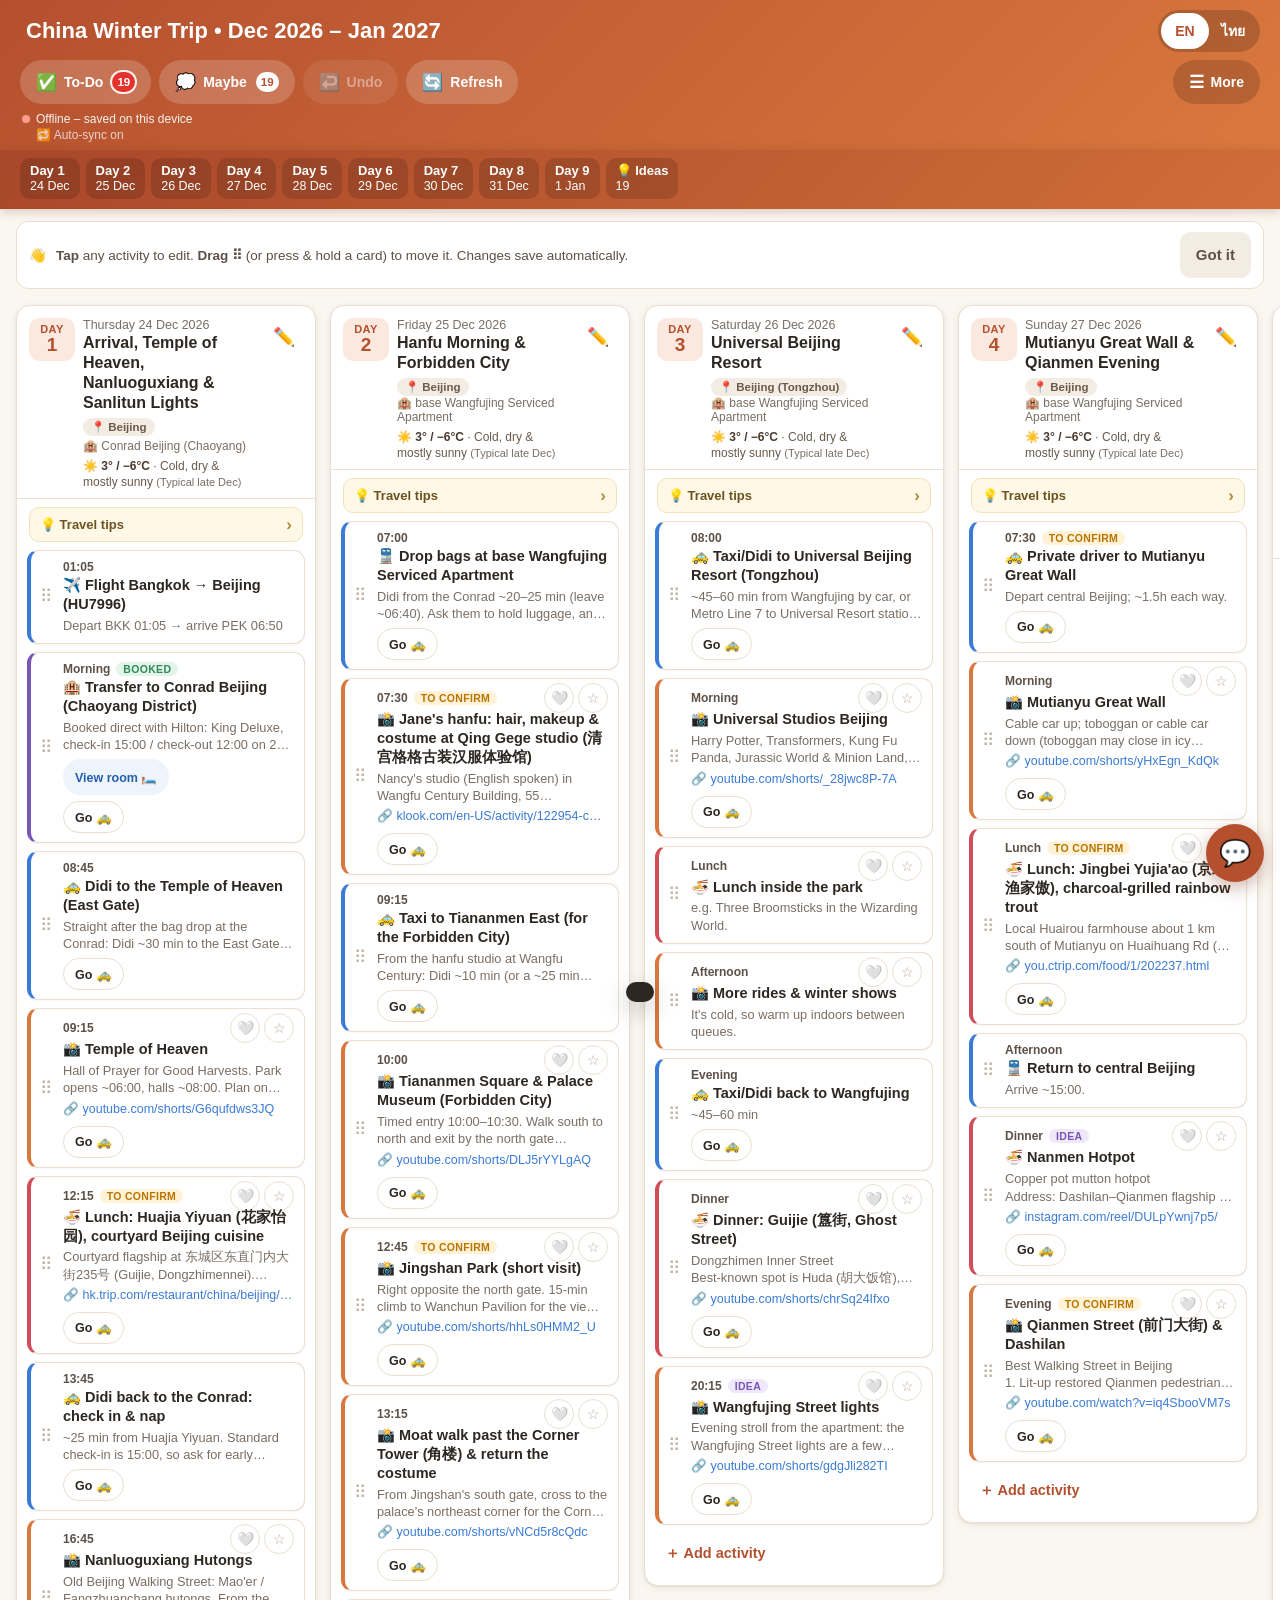
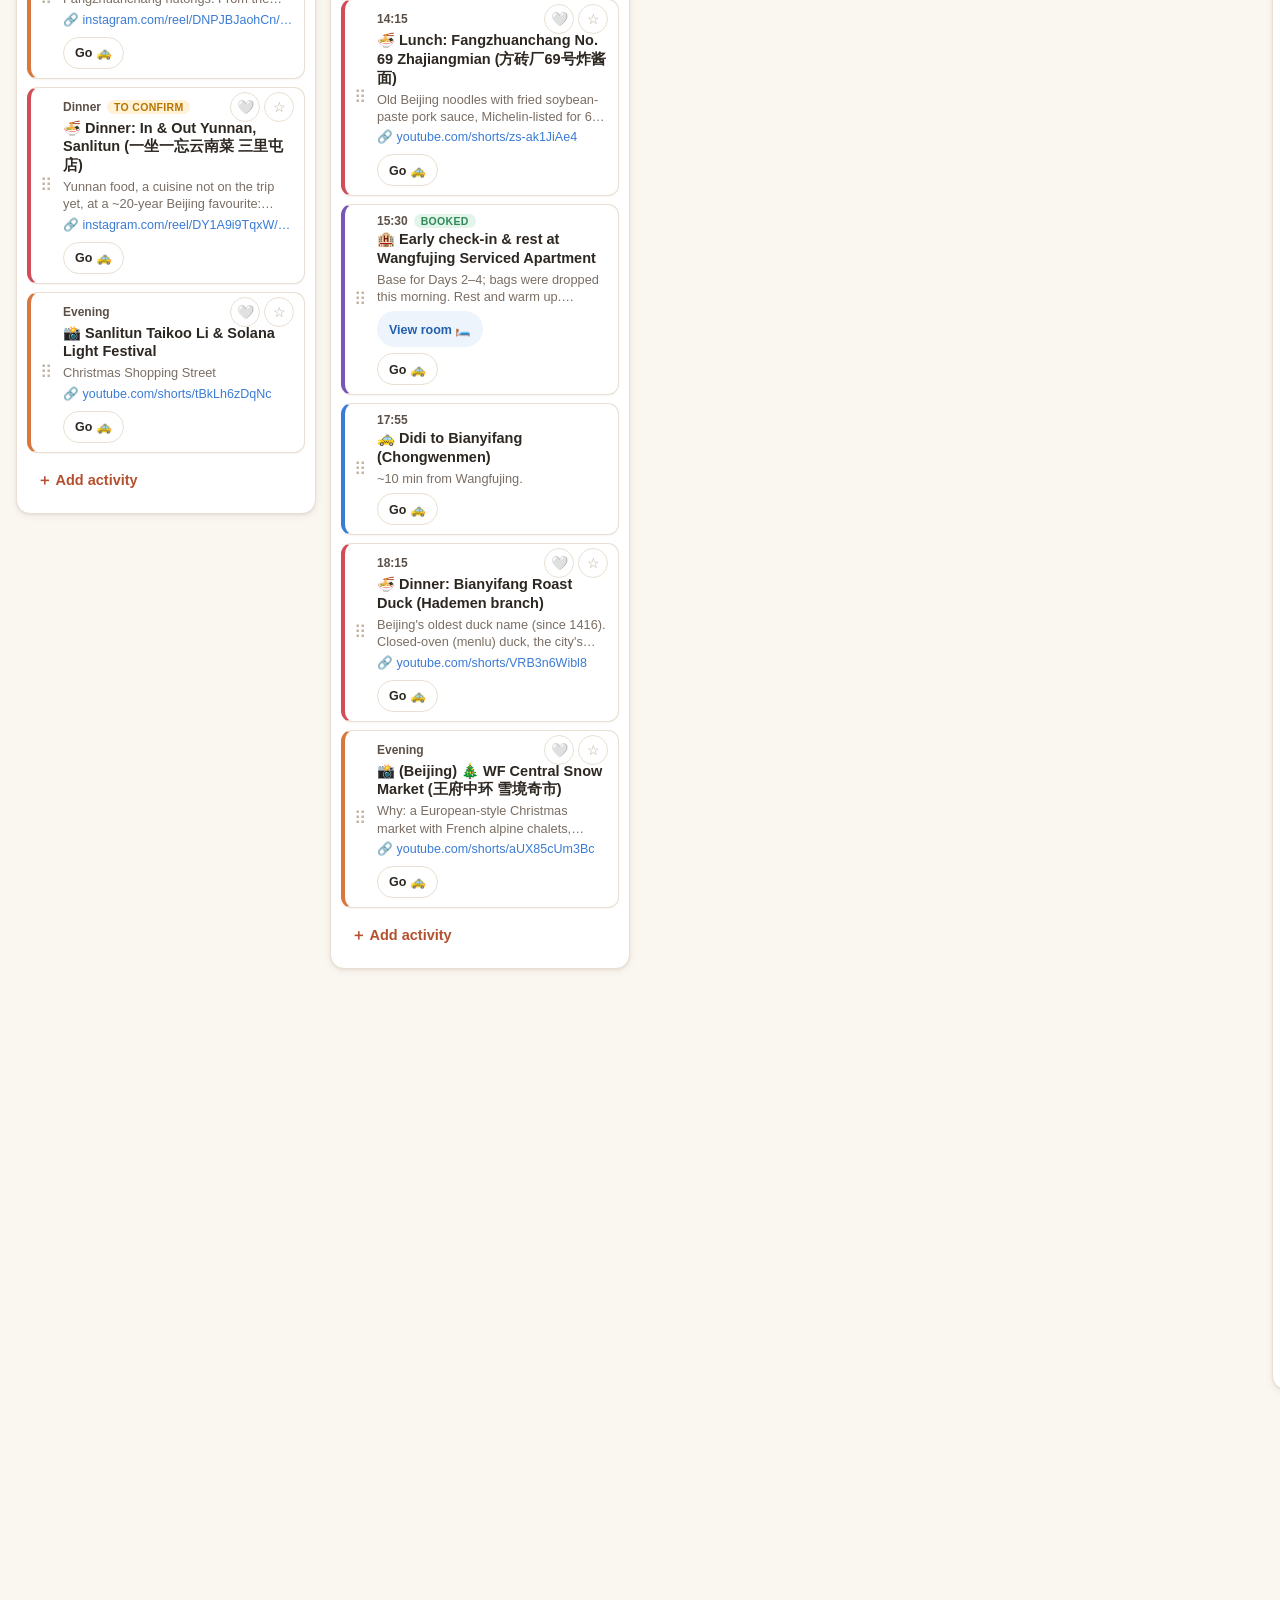
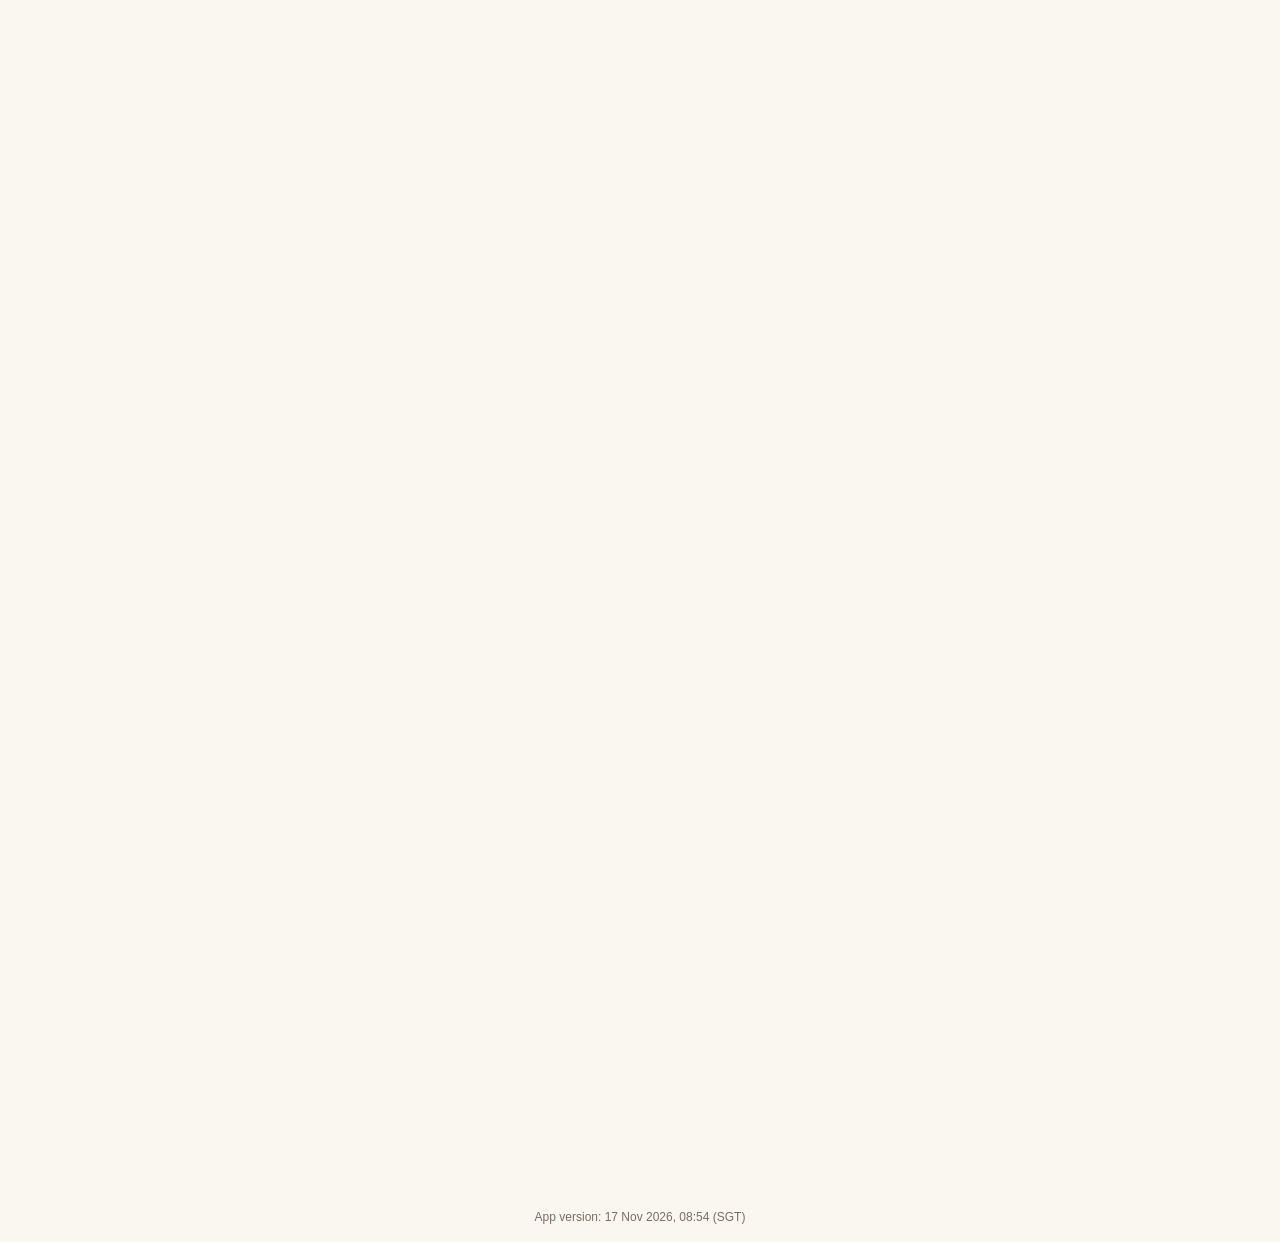
==== commit 65fcb90d: "China planner: Day 7 tips after Gong Yan moved to Maybe (17 Nov AM)" ====
--- a/china-trip-planner.html
+++ b/china-trip-planner.html
@@ -4,7 +4,7 @@
 <meta charset="utf-8">
 <meta name="viewport" content="width=device-width, initial-scale=1, viewport-fit=cover">
 <meta name="theme-color" content="#b5502f">
-<meta name="app-build" content="20261116210013">
+<meta name="app-build" content="20261117085437">
 <title>Our China Trip • Trip Planner</title>
 <style>
 :root{
@@ -442,7 +442,7 @@
 <div id="toast" role="status" aria-live="polite"><span id="toastMsg"></span><button id="toastBtn" type="button" hidden data-t="undoShort"></button></div>
 
 <script>
-const BUILD={"id": "20261116210013", "at": "2026-11-16T21:00:13+08:00", "label": "16 Nov 2026, 21:00 (SGT)", "syncId": "ctp-39f343f07e0f3ba36a7f90e5de168d74", "endpoint": "https://textdb.dev/api/data/"};
+const BUILD={"id": "20261117085437", "at": "2026-11-17T08:54:37+08:00", "label": "17 Nov 2026, 08:54 (SGT)", "syncId": "ctp-39f343f07e0f3ba36a7f90e5de168d74", "endpoint": "https://textdb.dev/api/data/"};
 // ORIGINAL plan data (from Travel Planner doc, "China Winter Holiday: 24 Dec - 3 Jan" tab).
 // Text fields are [English, Thai]. Plain strings are used for both languages.
 const D=(date,city,title,stay,tips,items)=>({date,city,title,stay,tips,items});
@@ -589,7 +589,7 @@
   ]),{weather:[{"asof": null, "city": "shanghai", "city_en": "Shanghai", "city_th": "เซี่ยงไฮ้", "desc_en": "Chilly & damp, rain some days", "desc_th": "หนาวชื้น ๆ บางวันมีฝนปรอย", "hi": 10, "icon": "⛅", "lo": 4, "src": "typical"}]}),
   Object.assign(
   D("2026-12-30",["Shanghai","เซี่ยงไฮ้"],["Jing'an Temple & West Bund","วัดจิ้งอัน & เวสต์บันด์"],["Riverdale Residence Xintiandi","Riverdale Residence Xintiandi (ย่านซินเทียนตี้)"],
-   ["Jing'an Temple: open 07:30–17:00 (last entry 16:30), about ¥50. Metro Jing'an Temple station (Lines 2/7/14). Zhangyuan is a short walk east along West Nanjing Road.\nShanghai Gong Yan (宫宴): must book ahead, as seats open about 30 days before and sell out (Gongyan WeChat mini program, or Trip.com/Klook). Dinner sitting 19:00–20:30; hall seats roughly ¥680–950 per person on Trip.com (to confirm for 30 Dec). Optional Hanfu styling ¥100–400, arrive 16:30–18:30. 1485 Beijing West Rd, a few minutes from Jing'an Temple station. Some bookings can't be cancelled.\n⏰ Gong Yan's dinner show starts at 19:00: be there by 18:30 (or by 17:00 if we're doing the Hanfu dress-up 👘). The empress cannot be late 👑\n⏰ Jing'an Temple's last entry is 16:30: don't leave it for last 🙏\nMorning jogs: at 07:00 it's usually around 1–5°C in late December (to confirm closer to the day), damp and sometimes windy by the river; sunrise is about 06:50. Wear a thermal base layer, a light windproof jacket, gloves and a beanie, and peel off as you warm up. Warm up indoors first.\n⏰ Running gear on and in the lobby by 06:50, sneakers tied. Sleepy face allowed, pyjamas not 🏃‍♀️😆\nMuseum of Art Pudong (浦东美术馆, 2777 Binjiang Ave, Lujiazui): daily 10:00–21:00, last entry 20:00. No advance booking needed: buy a same-day ticket on the official WeChat/site or at the door with both passports. The Mirror Hall LED show runs every evening from 18:00; sunset is around 17:00. From Jing'an Temple it's Metro Line 2 straight to Lujiazui (Exit 2), roughly 15–20 min (to confirm).\n⏰ Museum of Art Pudong: leave Jing'an by 14:30 to be in by 15:00, so we get the galleries in daylight and the rooftop at sunset before the 18:00 Mirror Hall show 🪞✨\nTwo dinners are on today: Shanghai Gong Yan (Jing'an, show from 19:00) and Jin Yan (锦筵, Shanghai Tower 103F, Lujiazui, ⭐). Pick one. Jin Yan is a short walk from the museum (~15 min, to confirm); Gong Yan is back across the river (~25–30 min by Didi, to confirm), so staying at the museum until 18:30 doesn't fit Gong Yan's 18:30 arrival.\nJin Yan (锦筵): reservations required. Call +86 21 3886 8989 (10:00–20:00) or WeChat ID JHotelShanghaiTower; book ~2 weeks ahead and ask for a window table. Dinner 17:30–22:00, smart casual. J Hotel entrance at 126 Dongtai Rd.\n⏰ If it's Jin Yan: out of the museum by 18:30 and walk over for a ~19:00 table (exact time to confirm when we book). Heels only if they can do a 15 min walk 👠😜", "วัดจิ้งอัน: เปิด 07:30–17:00 (เข้าได้ถึง 16:30) ค่าเข้าราว 50 หยวน รถไฟใต้ดินสถานี Jing'an Temple (สาย 2/7/14) ย่านจางหยวนเดินไปทางตะวันออกตามถนนหนานจิงตะวันตกไม่ไกล\nร้าน Shanghai Gong Yan (宫宴): ต้องจองล่วงหน้า ที่นั่งเปิดให้จองราว 30 วันก่อน และเต็มไวมาก (จองในมินิโปรแกรม Gongyan ใน WeChat หรือ Trip.com/Klook) รอบมื้อเย็น 19:00–20:30 ที่นั่งโถงราว 680–950 หยวน/คนบน Trip.com (รอยืนยันราคาวันที่ 30 ธ.ค.) ถ้าอยากแต่งชุดฮั่นฝู มีบริการ 100–400 หยวน ต้องไปถึงช่วง 16:30–18:30 อยู่ที่ 1485 ถนนเป่ยจิงตะวันตก เดินจากสถานี Jing'an Temple ไม่กี่นาที บางช่องทางจองแล้วยกเลิกไม่ได้นะ\n⏰ โชว์มื้อเย็นที่ Gong Yan เริ่ม 19:00: ไปถึงภายใน 18:30 นะ (ถ้าจะแต่งชุดฮั่นฝู ต้องถึงภายใน 17:00 👘) ฮองเฮามาสายไม่ได้นะเพคะ 👑😆\n⏰ วัดจิ้งอันเข้าได้ถึง 16:30: อย่าเก็บไว้ไปเป็นที่สุดท้ายนะ 🙏\nวิ่งตอนเช้า: 07:00 ปลายธันวาอุณหภูมิมักราว 1–5°C (รอเช็กพยากรณ์ใกล้วัน) ชื้นและริมแม่น้ำอาจมีลม พระอาทิตย์ขึ้นราว 06:50 ใส่เสื้อตัวในกันหนาว เสื้อกันลมบาง ๆ ถุงมือ หมวกไหมพรม พอร้อนแล้วค่อยถอดออก วอร์มอัพในห้องก่อนออกไปนะ\n⏰ ใส่ชุดวิ่งแล้วลงมารอที่ล็อบบี้ภายใน 06:50 ผูกเชือกรองเท้าให้เรียบร้อย หน้างัวเงียได้ แต่ห้ามใส่ชุดนอนลงมานะ 🏃‍♀️😆\n📸 วัดจิ้งอัน & ย่านจางหยวน: หลังคาสีทองของวัดจิ้งอันตัดกับตึกระฟ้ารอบ ๆ คือช็อตเด็ด ถ่ายจากอีกฝั่งถนนหนานจิงตะวันตกหรือตรงทางขึ้นสถานีรถไฟใต้ดิน ช่วงบ่ายแดดส่องหลังคาวิบวับ จางหยวนมีซอยบ้านสือคู่เหมินอิฐแดงกับประตูโค้ง ถ่ายลุคชิคได้ทั้งซอย\n📸 มื้อเย็น: Shanghai Gong Yan: คืนนี้แต่งสวยไปเลย หลายคนไปในชุดจีนโบราณ ร้านมักมีบริการเช่าชุดและแต่งหน้าในร้าน (รอยืนยันตอนจอง) ถ่ายตรงทางเดินโคมไฟก่อนเริ่มโชว์ คนยังน้อย\nพิพิธภัณฑ์ศิลปะผู่ตง (浦东美术馆 เลขที่ 2777 ถนนปินเจียง ลู่เจียจุ่ย): เปิดทุกวัน 10:00–21:00 เข้าได้ถึง 20:00 ไม่ต้องจองล่วงหน้า ซื้อตั๋ววันนั้นใน WeChat/เว็บทางการ หรือหน้างานด้วยพาสปอร์ตทั้งสองเล่ม โชว์ไฟ LED ใน Mirror Hall เริ่มทุกเย็น 18:00 พระอาทิตย์ตกราว 17:00 จากวัดจิ้งอันนั่งรถไฟใต้ดินสาย 2 ยาวไปสถานีลู่เจียจุ่ย (ทางออก 2) ราว 15–20 นาที (รอยืนยัน)\n⏰ พิพิธภัณฑ์ผู่ตง: ออกจากจิ้งอันภายใน 14:30 นะ ถึงสัก 15:00 จะได้ดูห้องจัดแสดงตอนยังสว่าง ขึ้นดาดฟ้าตอนพระอาทิตย์ตก แล้วรอโชว์ Mirror Hall 18:00 ช่างภาพประจำตัวพร้อมแล้ว นางแบบห้ามสาย 🪞✨😘\n📸 พิพิธภัณฑ์ผู่ตง: ช็อตเด็ดคือยืนหน้ากระจกยักษ์ใน Mirror Hall ชั้น 2–3 ให้เงาสะท้อนตึกเดอะบันด์อยู่ด้านหลัง ถ่ายช่วง 16:30–17:00 แสงทองกำลังสวย แล้วขึ้นดาดฟ้าตอนฟ้าเริ่มน้ำเงินราว 17:15 ถ่ายย้อนไปเห็นหอไข่มุกกับฝั่งบันด์เปิดไฟพร้อมกัน ตึกเป็นหินอ่อนขาวทั้งหลัง ใส่โค้ทสีแดง สีอูฐ หรือสีเขียวเข้มจะเด้งมาก เลี่ยงชุดขาวล้วนเดี๋ยวกลืนกับผนังนะ\nวันนี้มีมื้อเย็นสองร้านซ้อนกันอยู่: Shanghai Gong Yan (จิ้งอัน โชว์เริ่ม 19:00) กับ Jin Yan (锦筵 ชั้น 103 ตึกเซี่ยงไฮ้ทาวเวอร์ ลู่เจียจุ่ย ⭐) ต้องเลือกร้านเดียวนะ Jin Yan เดินจากพิพิธภัณฑ์ไม่ไกล (ราว 15 นาที รอยืนยัน) ส่วน Gong Yan ต้องข้ามแม่น้ำกลับไป (Didi ราว 25–30 นาที รอยืนยัน) ถ้าอยู่พิพิธภัณฑ์ถึง 18:30 จะไปถึง Gong Yan ไม่ทัน 18:30\nJin Yan (锦筵): ต้องจองล่วงหน้า โทร +86 21 3886 8989 (10:00–20:00) หรือทัก WeChat ID: JHotelShanghaiTower จองล่วงหน้าราว 2 สัปดาห์ แล้วขอโต๊ะริมหน้าต่าง มื้อเย็น 17:30–22:00 แต่งกายสมาร์ทแคชชวล ทางเข้าโรงแรม J Hotel อยู่ที่ 126 ถนนตงไท่\n⏰ ถ้าไป Jin Yan: ออกจากพิพิธภัณฑ์ภายใน 18:30 แล้วเดินไปเลย จองโต๊ะไว้ราว 19:00 (เวลาจริงรอยืนยันตอนจอง) ใส่ส้นสูงได้ ถ้าเดิน 15 นาทีไหวนะคนสวย 👠😜\n📸 Jin Yan: ห้องแดงจีนทั้งห้องกับโคมคริสตัลมังกร ถ่ายตอนเพิ่งเข้าไปก่อนโต๊ะอื่นนั่งเต็ม ขอโต๊ะริมหน้าต่างไว้ถ่ายไฟเมืองจากชั้น 103 ปิดไฟแฟลชแล้วเอามือถือชิดกระจกจะไม่มีเงาสะท้อน ใส่ชุดดำ ทอง หรือครีมจะตัดกับห้องแดงสวยสุด ใส่แดงไปจะกลืนกับห้องนะ"],[
+   ["Jing'an Temple: open 07:30–17:00 (last entry 16:30), about ¥50. Metro Jing'an Temple station (Lines 2/7/14). Zhangyuan is a short walk east along West Nanjing Road.\nShanghai Gong Yan (宫宴), now in the Maybe list; if we bring it back: must book ahead, as seats open about 30 days before and sell out (Gongyan WeChat mini program, or Trip.com/Klook). Dinner sitting 19:00–20:30; hall seats roughly ¥680–950 per person on Trip.com (to confirm for 30 Dec). Optional Hanfu styling ¥100–400, arrive 16:30–18:30. 1485 Beijing West Rd, a few minutes from Jing'an Temple station. Some bookings can't be cancelled.\n⏰ Jing'an Temple's last entry is 16:30: don't leave it for last 🙏\nMorning jogs: at 07:00 it's usually around 1–5°C in late December (to confirm closer to the day), damp and sometimes windy by the river; sunrise is about 06:50. Wear a thermal base layer, a light windproof jacket, gloves and a beanie, and peel off as you warm up. Warm up indoors first.\n⏰ Running gear on and in the lobby by 06:50, sneakers tied. Sleepy face allowed, pyjamas not 🏃‍♀️😆\nMuseum of Art Pudong (浦东美术馆, 2777 Binjiang Ave, Lujiazui): daily 10:00–21:00, last entry 20:00. No advance booking needed: buy a same-day ticket on the official WeChat/site or at the door with both passports. The Mirror Hall LED show runs every evening from 18:00; sunset is around 17:00. From Jing'an Temple it's Metro Line 2 straight to Lujiazui (Exit 2), roughly 15–20 min (to confirm).\n⏰ Museum of Art Pudong: leave Jing'an by 14:30 to be in by 15:00, so we get the galleries in daylight and the rooftop at sunset before the 18:00 Mirror Hall show 🪞✨\nDinner tonight is Jin Yan (锦筵, Shanghai Tower 103F, ⭐), a short walk from the museum (~15 min, to confirm). Gong Yan has moved to the Maybe list; if we bring it back instead, it's back across the river (~25–30 min by Didi, to confirm), so we'd need to leave the museum by about 17:45 for its 18:30 arrival.\nJin Yan (锦筵): reservations required. Call +86 21 3886 8989 (10:00–20:00) or WeChat ID JHotelShanghaiTower; book ~2 weeks ahead and ask for a window table. Dinner 17:30–22:00, smart casual. J Hotel entrance at 126 Dongtai Rd.\n⏰ Jin Yan: out of the museum by 18:30 and walk over for a ~19:00 table (exact time to confirm when we book). Heels only if they can do a 15 min walk 👠😜", "วัดจิ้งอัน: เปิด 07:30–17:00 (เข้าได้ถึง 16:30) ค่าเข้าราว 50 หยวน รถไฟใต้ดินสถานี Jing'an Temple (สาย 2/7/14) ย่านจางหยวนเดินไปทางตะวันออกตามถนนหนานจิงตะวันตกไม่ไกล\nร้าน Shanghai Gong Yan (宫宴) ย้ายไปอยู่ลิสต์อาจจะไป 💭 แล้วนะ ถ้าจะกลับมาไป: ต้องจองล่วงหน้า ที่นั่งเปิดให้จองราว 30 วันก่อน และเต็มไวมาก (จองในมินิโปรแกรม Gongyan ใน WeChat หรือ Trip.com/Klook) รอบมื้อเย็น 19:00–20:30 ที่นั่งโถงราว 680–950 หยวน/คนบน Trip.com (รอยืนยันราคาวันที่ 30 ธ.ค.) ถ้าอยากแต่งชุดฮั่นฝู มีบริการ 100–400 หยวน ต้องไปถึงช่วง 16:30–18:30 อยู่ที่ 1485 ถนนเป่ยจิงตะวันตก เดินจากสถานี Jing'an Temple ไม่กี่นาที บางช่องทางจองแล้วยกเลิกไม่ได้นะ\n⏰ วัดจิ้งอันเข้าได้ถึง 16:30: อย่าเก็บไว้ไปเป็นที่สุดท้ายนะ 🙏\nวิ่งตอนเช้า: 07:00 ปลายธันวาอุณหภูมิมักราว 1–5°C (รอเช็กพยากรณ์ใกล้วัน) ชื้นและริมแม่น้ำอาจมีลม พระอาทิตย์ขึ้นราว 06:50 ใส่เสื้อตัวในกันหนาว เสื้อกันลมบาง ๆ ถุงมือ หมวกไหมพรม พอร้อนแล้วค่อยถอดออก วอร์มอัพในห้องก่อนออกไปนะ\n⏰ ใส่ชุดวิ่งแล้วลงมารอที่ล็อบบี้ภายใน 06:50 ผูกเชือกรองเท้าให้เรียบร้อย หน้างัวเงียได้ แต่ห้ามใส่ชุดนอนลงมานะ 🏃‍♀️😆\n📸 วัดจิ้งอัน & ย่านจางหยวน: หลังคาสีทองของวัดจิ้งอันตัดกับตึกระฟ้ารอบ ๆ คือช็อตเด็ด ถ่ายจากอีกฝั่งถนนหนานจิงตะวันตกหรือตรงทางขึ้นสถานีรถไฟใต้ดิน ช่วงบ่ายแดดส่องหลังคาวิบวับ จางหยวนมีซอยบ้านสือคู่เหมินอิฐแดงกับประตูโค้ง ถ่ายลุคชิคได้ทั้งซอย\nพิพิธภัณฑ์ศิลปะผู่ตง (浦东美术馆 เลขที่ 2777 ถนนปินเจียง ลู่เจียจุ่ย): เปิดทุกวัน 10:00–21:00 เข้าได้ถึง 20:00 ไม่ต้องจองล่วงหน้า ซื้อตั๋ววันนั้นใน WeChat/เว็บทางการ หรือหน้างานด้วยพาสปอร์ตทั้งสองเล่ม โชว์ไฟ LED ใน Mirror Hall เริ่มทุกเย็น 18:00 พระอาทิตย์ตกราว 17:00 จากวัดจิ้งอันนั่งรถไฟใต้ดินสาย 2 ยาวไปสถานีลู่เจียจุ่ย (ทางออก 2) ราว 15–20 นาที (รอยืนยัน)\n⏰ พิพิธภัณฑ์ผู่ตง: ออกจากจิ้งอันภายใน 14:30 นะ ถึงสัก 15:00 จะได้ดูห้องจัดแสดงตอนยังสว่าง ขึ้นดาดฟ้าตอนพระอาทิตย์ตก แล้วรอโชว์ Mirror Hall 18:00 ช่างภาพประจำตัวพร้อมแล้ว นางแบบห้ามสาย 🪞✨😘\n📸 พิพิธภัณฑ์ผู่ตง: ช็อตเด็ดคือยืนหน้ากระจกยักษ์ใน Mirror Hall ชั้น 2–3 ให้เงาสะท้อนตึกเดอะบันด์อยู่ด้านหลัง ถ่ายช่วง 16:30–17:00 แสงทองกำลังสวย แล้วขึ้นดาดฟ้าตอนฟ้าเริ่มน้ำเงินราว 17:15 ถ่ายย้อนไปเห็นหอไข่มุกกับฝั่งบันด์เปิดไฟพร้อมกัน ตึกเป็นหินอ่อนขาวทั้งหลัง ใส่โค้ทสีแดง สีอูฐ หรือสีเขียวเข้มจะเด้งมาก เลี่ยงชุดขาวล้วนเดี๋ยวกลืนกับผนังนะ\nมื้อเย็นคืนนี้คือ Jin Yan (锦筵 ชั้น 103 ตึกเซี่ยงไฮ้ทาวเวอร์ ⭐) เดินจากพิพิธภัณฑ์แป๊บเดียว (ราว 15 นาที รอยืนยัน) ส่วน Gong Yan ย้ายไปอยู่ลิสต์อาจจะไป 💭 แล้ว ถ้าเปลี่ยนใจกลับไป Gong Yan ต้องข้ามแม่น้ำกลับไป (Didi ราว 25–30 นาที รอยืนยัน) ต้องออกจากพิพิธภัณฑ์ราว 17:45 ถึงจะทันเวลาเข้า 18:30 นะ\nJin Yan (锦筵): ต้องจองล่วงหน้า โทร +86 21 3886 8989 (10:00–20:00) หรือทัก WeChat ID: JHotelShanghaiTower จองล่วงหน้าราว 2 สัปดาห์ แล้วขอโต๊ะริมหน้าต่าง มื้อเย็น 17:30–22:00 แต่งกายสมาร์ทแคชชวล ทางเข้าโรงแรม J Hotel อยู่ที่ 126 ถนนตงไท่\n⏰ Jin Yan: ออกจากพิพิธภัณฑ์ภายใน 18:30 แล้วเดินไปเลย จองโต๊ะไว้ราว 19:00 (เวลาจริงรอยืนยันตอนจอง) ใส่ส้นสูงได้ ถ้าเดิน 15 นาทีไหวนะคนสวย 👠😜\n📸 Jin Yan: ห้องแดงจีนทั้งห้องกับโคมคริสตัลมังกร ถ่ายตอนเพิ่งเข้าไปก่อนโต๊ะอื่นนั่งเต็ม ขอโต๊ะริมหน้าต่างไว้ถ่ายไฟเมืองจากชั้น 103 ปิดไฟแฟลชแล้วเอามือถือชิดกระจกจะไม่มีเงาสะท้อน ใส่ชุดดำ ทอง หรือครีมจะตัดกับห้องแดงสวยสุด ใส่แดงไปจะกลืนกับห้องนะ"],[
    I("07:00","other",["Morning jog: The Bund to North Bund riverside","วิ่งเช้า: ริมแม่น้ำเดอะบันด์ → นอร์ทบันด์"],
     ["Didi ~10 min from the hotel to the south end of the Bund (Yan'an Rd E). Run north along the riverside promenade past the old Bund buildings, cross Waibaidu Bridge (外白渡桥), continue onto the North Bund riverside path, then turn back. About 5–6 km out and back, with the Lujiazui skyline across the river in the morning light. ~40 min + 10 min cool-down. Didi or Metro back (East Nanjing Rd station, Lines 2/10); out by ~09:00 for Jing'an Temple.","เรียก Didi จากโรงแรมราว 10 นาทีไปปลายใต้ของเดอะบันด์ (ถนนเหยียนอันตะวันออก) วิ่งขึ้นเหนือตามทางเลียบแม่น้ำ ผ่านตึกเก่าสวย ๆ ข้ามสะพานไว่ไป๋ตู้ (外白渡桥) ต่อไปทางเดินริมน้ำนอร์ทบันด์ แล้ววิ่งกลับ ระยะไป-กลับราว 5–6 กม. วิวตึกลู่เจียจุ่ยฝั่งตรงข้ามตอนแดดเช้าสวยมาก วิ่งราว 40 นาที + คูลดาวน์ 10 นาที กลับด้วย Didi หรือรถไฟใต้ดิน (สถานี East Nanjing Rd สาย 2/10) แล้วออกราว 09:00 ไปวัดจิ้งอัน"],"planned",""),
    I(["Daytime","ช่วงกลางวัน"],"sightseeing",["Jing'an Temple & Zhangyuan complex","วัดจิ้งอัน & ย่านจางหยวน (Zhangyuan) ตึกเก่าสวย ๆ"],
